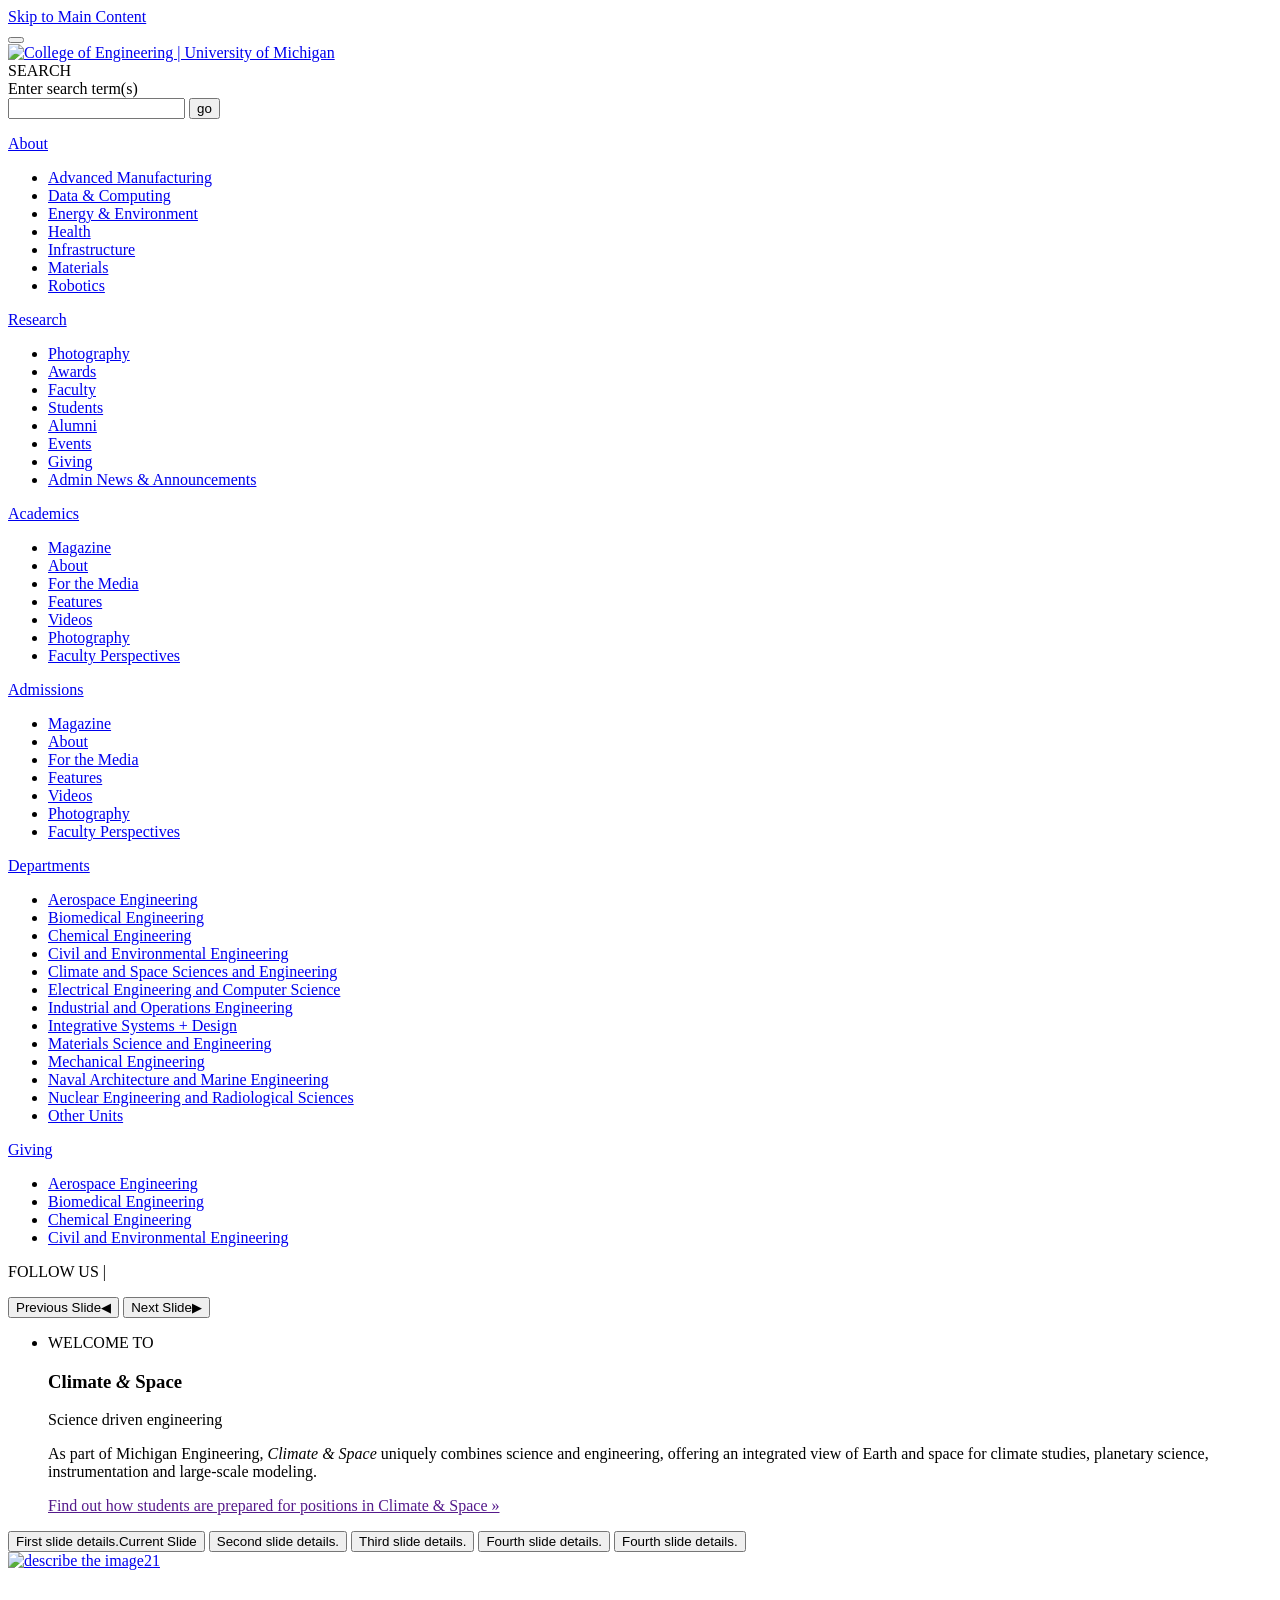
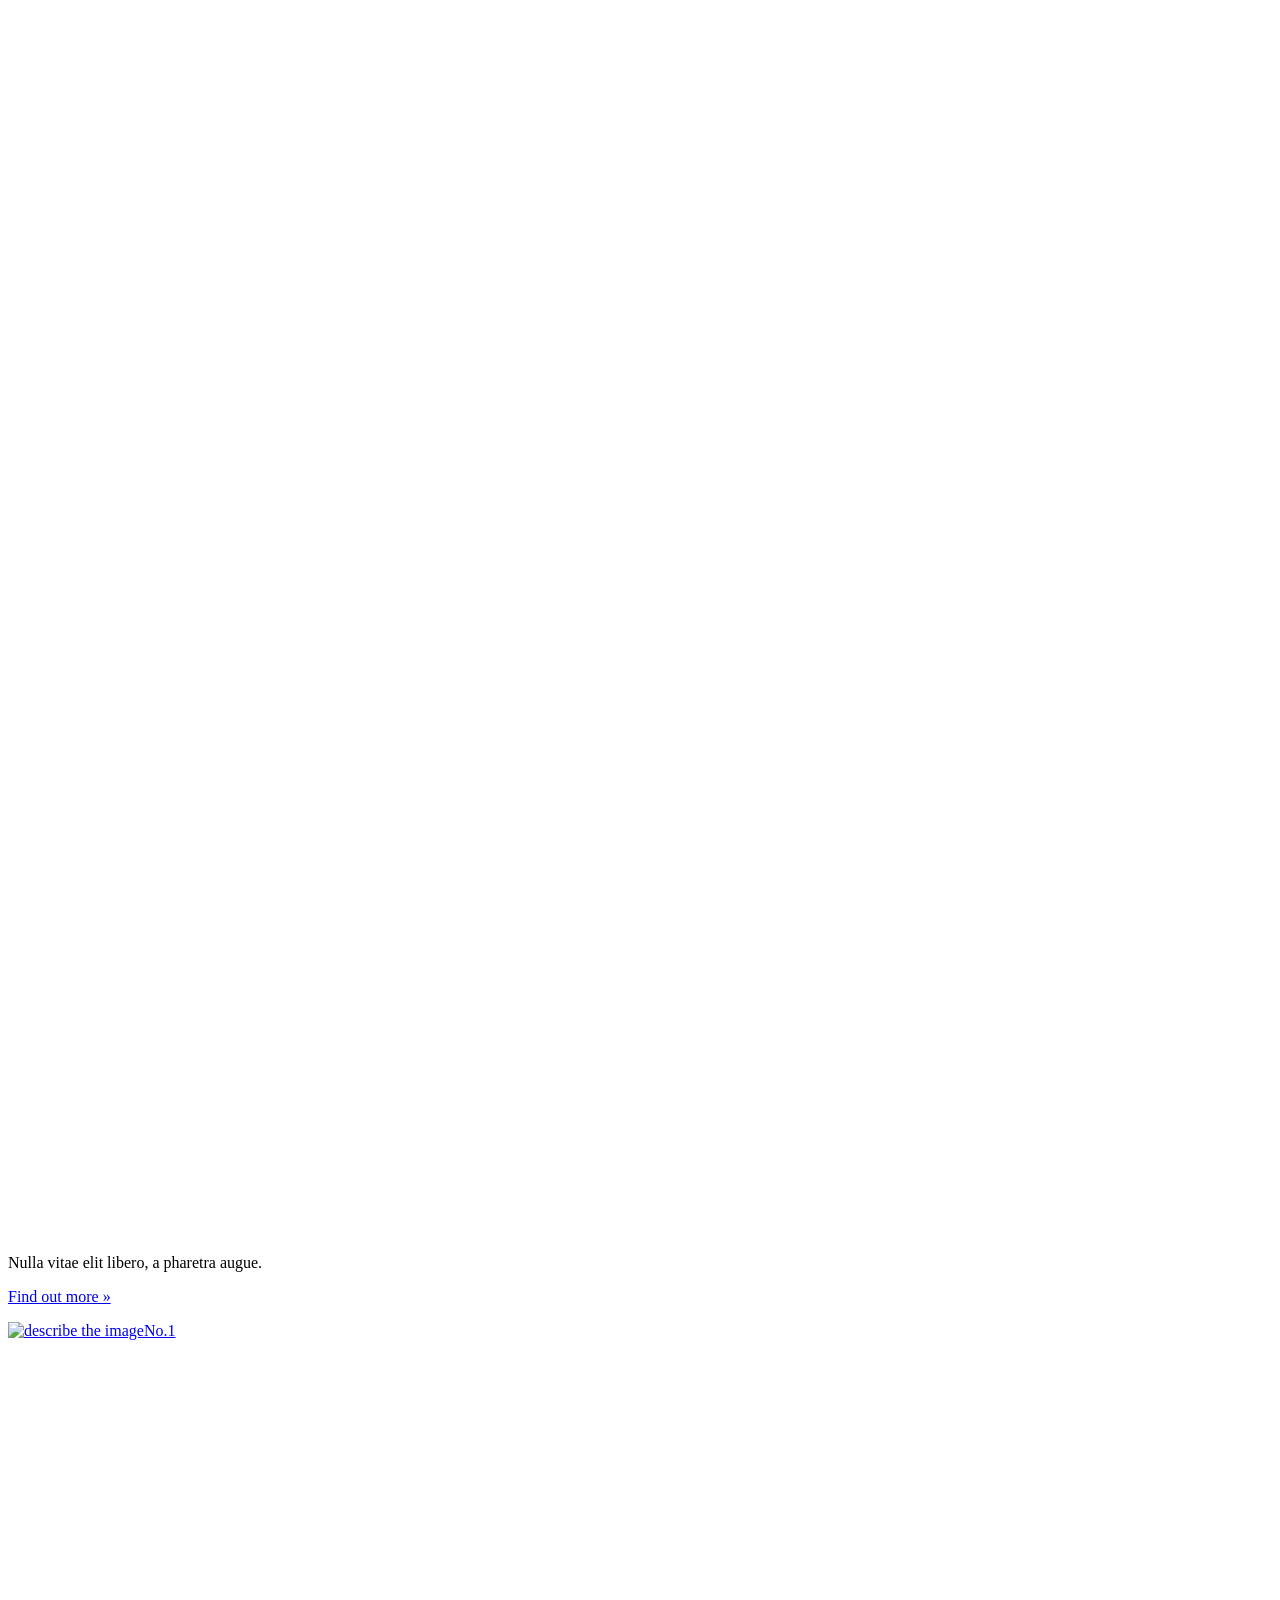
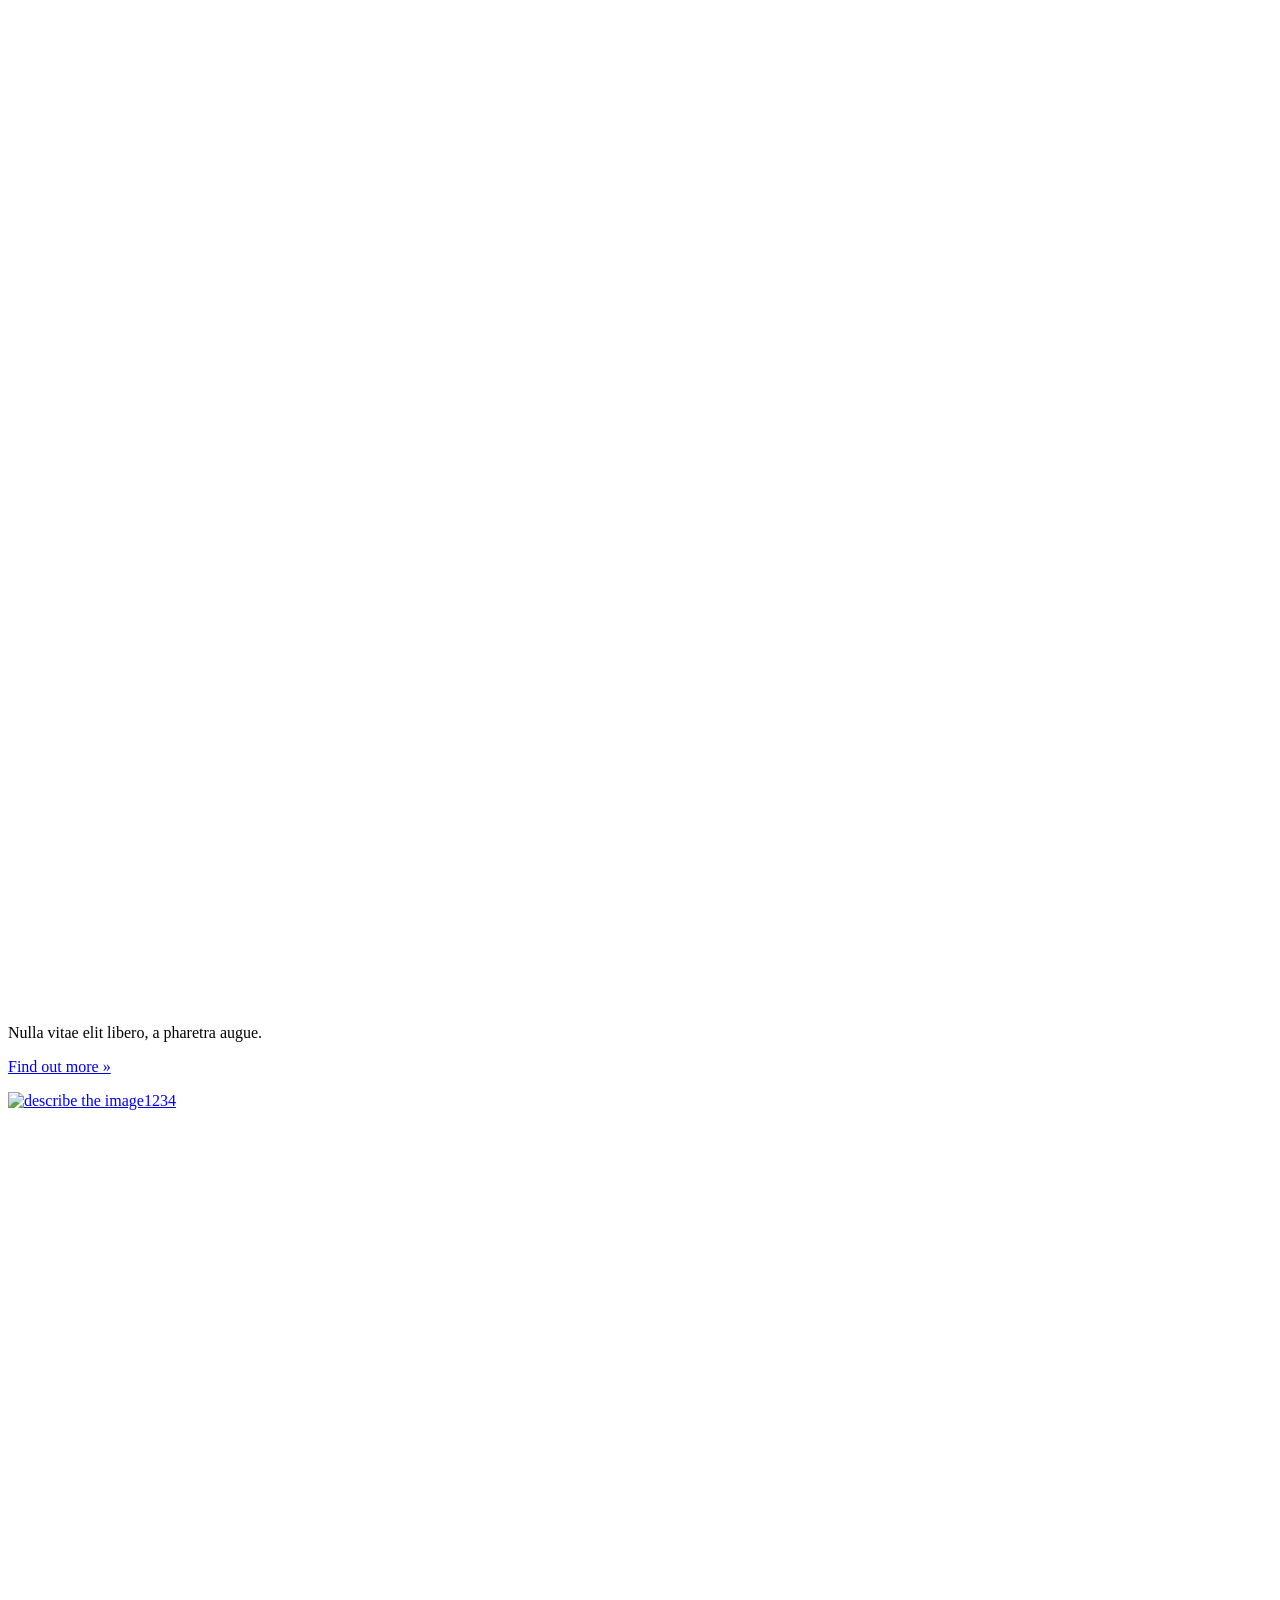
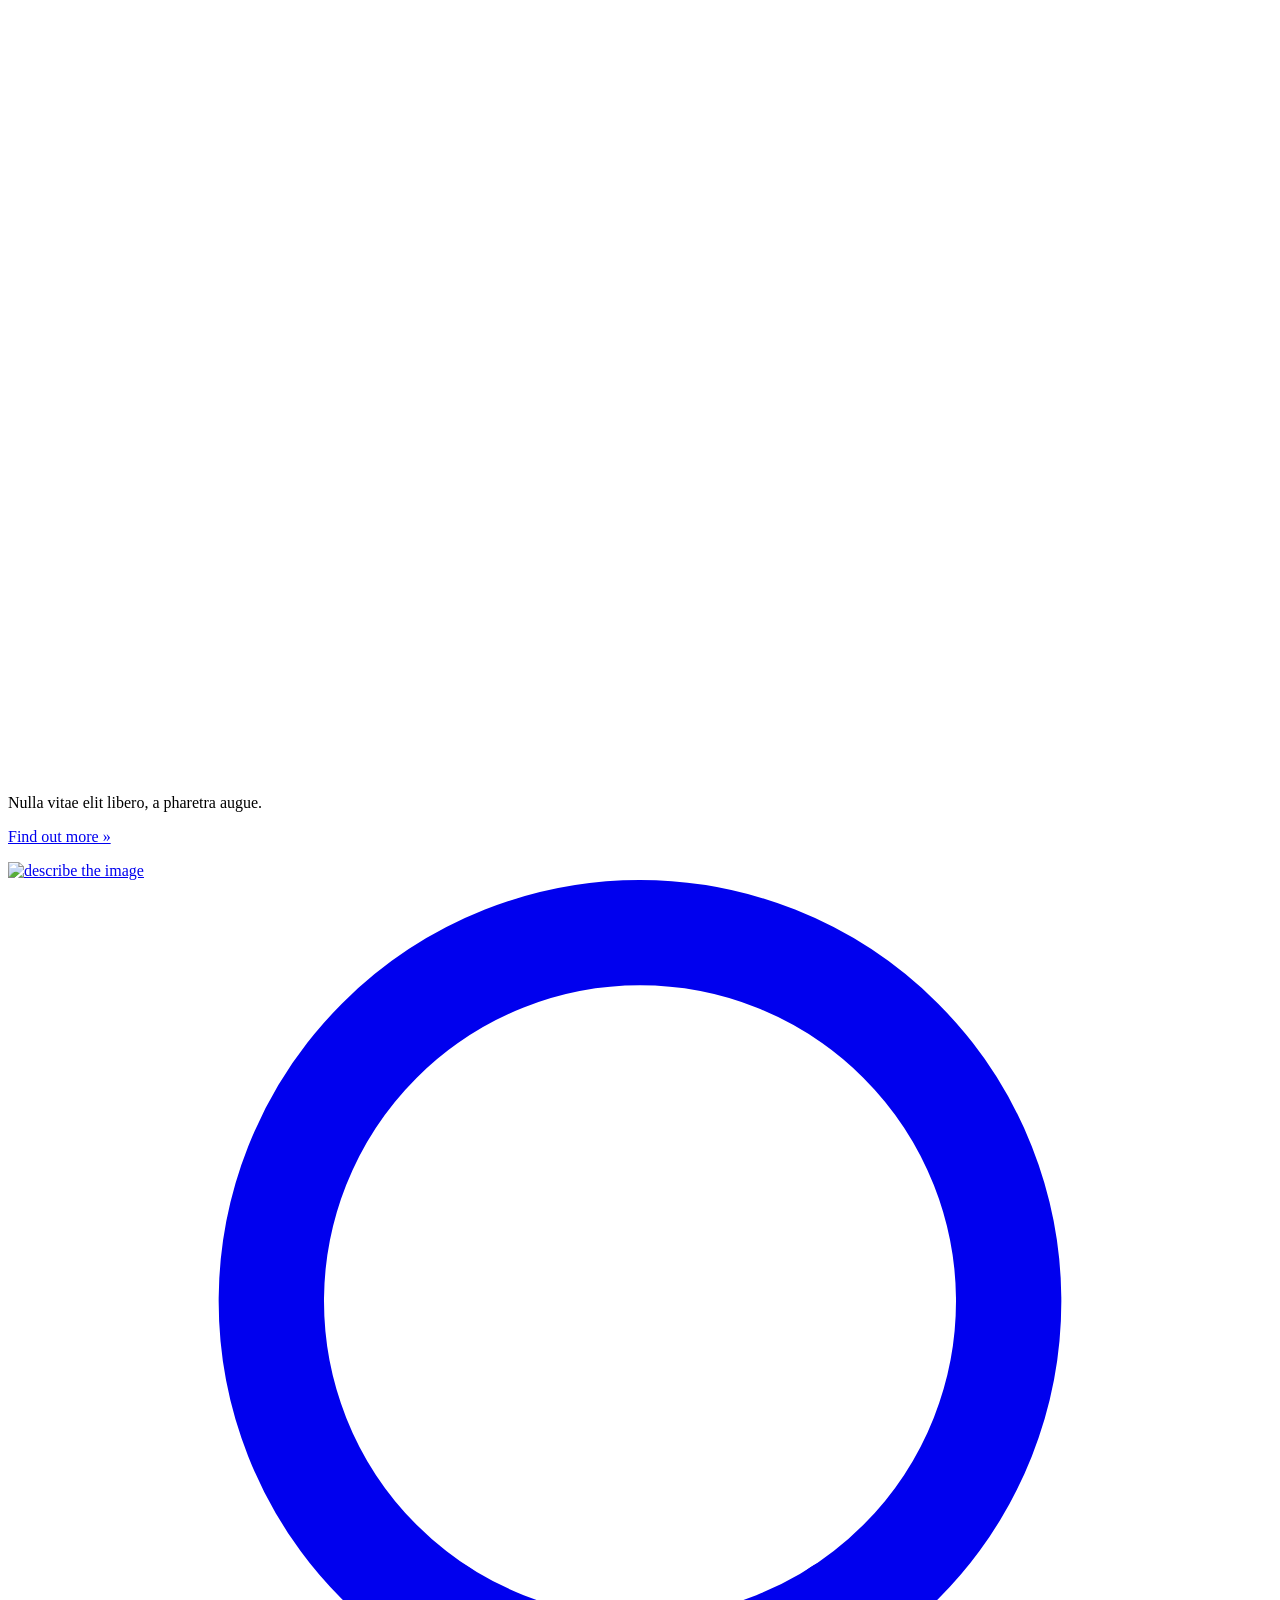
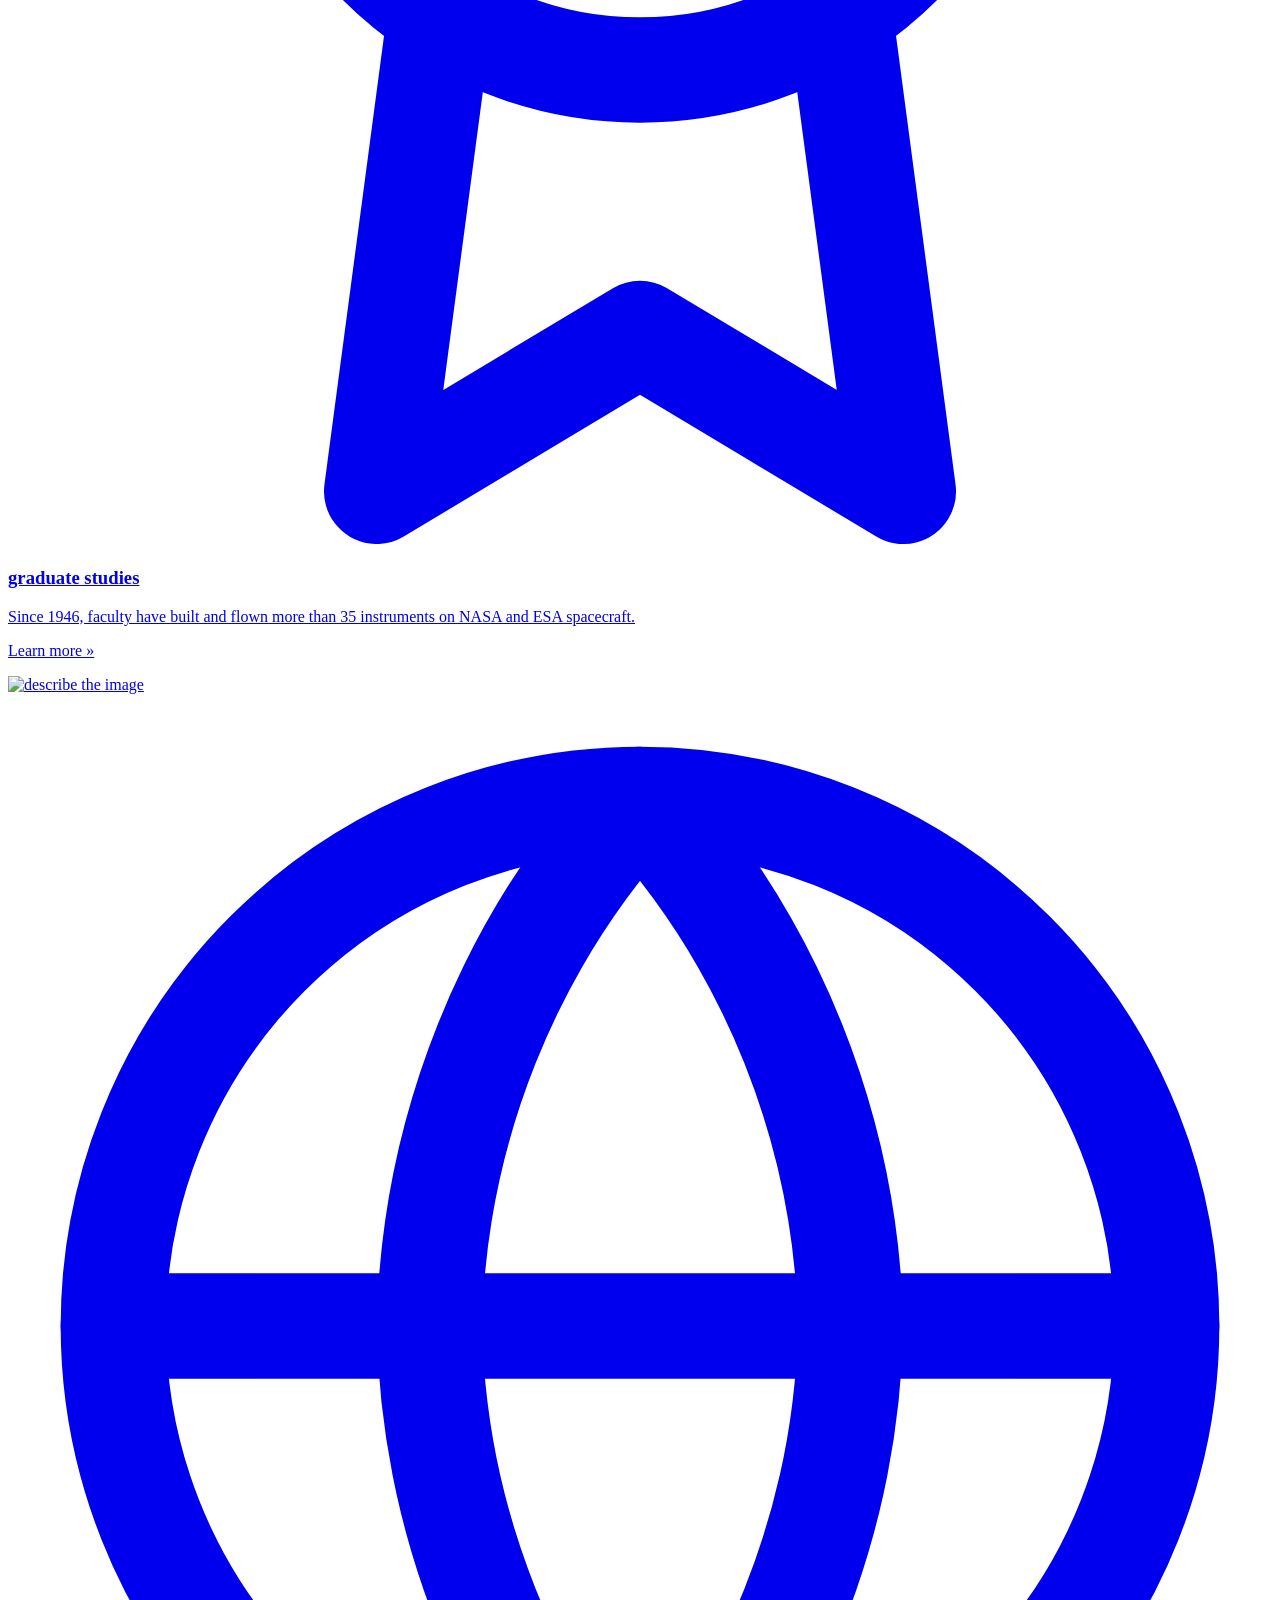
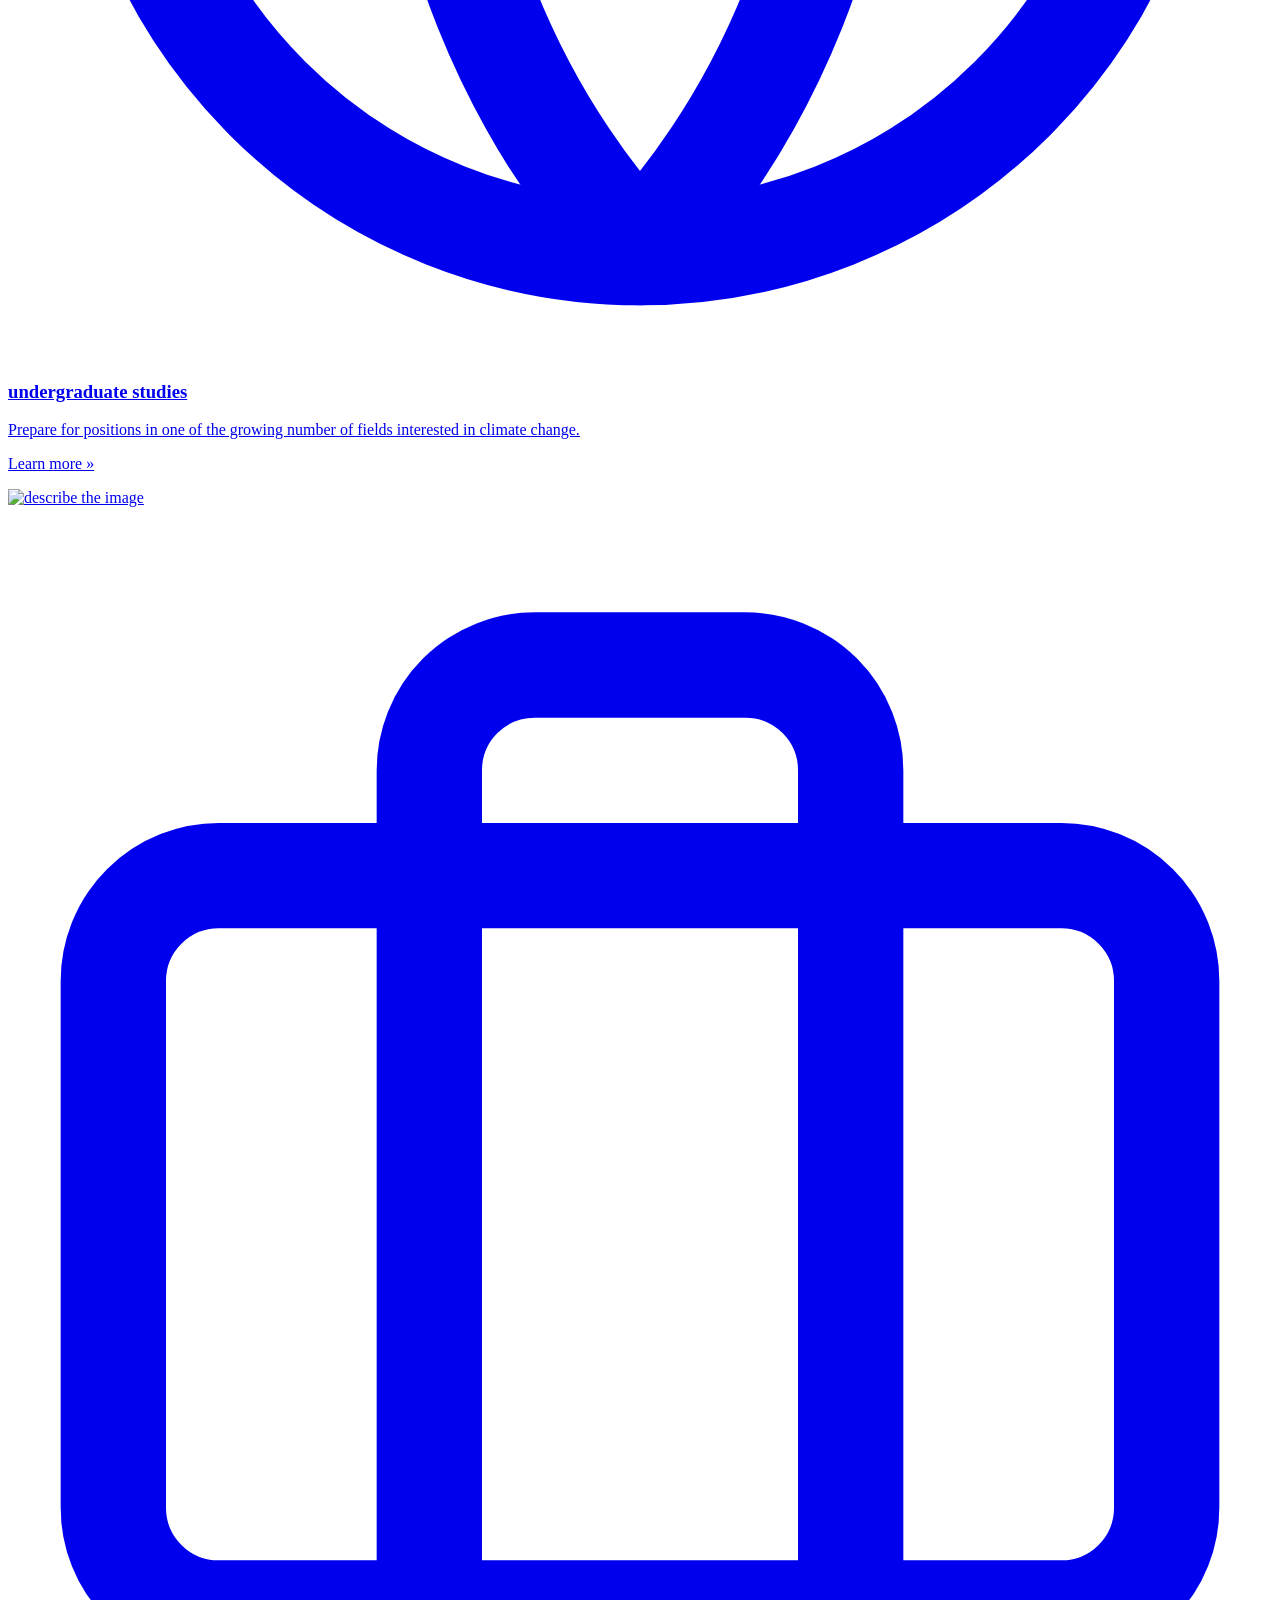
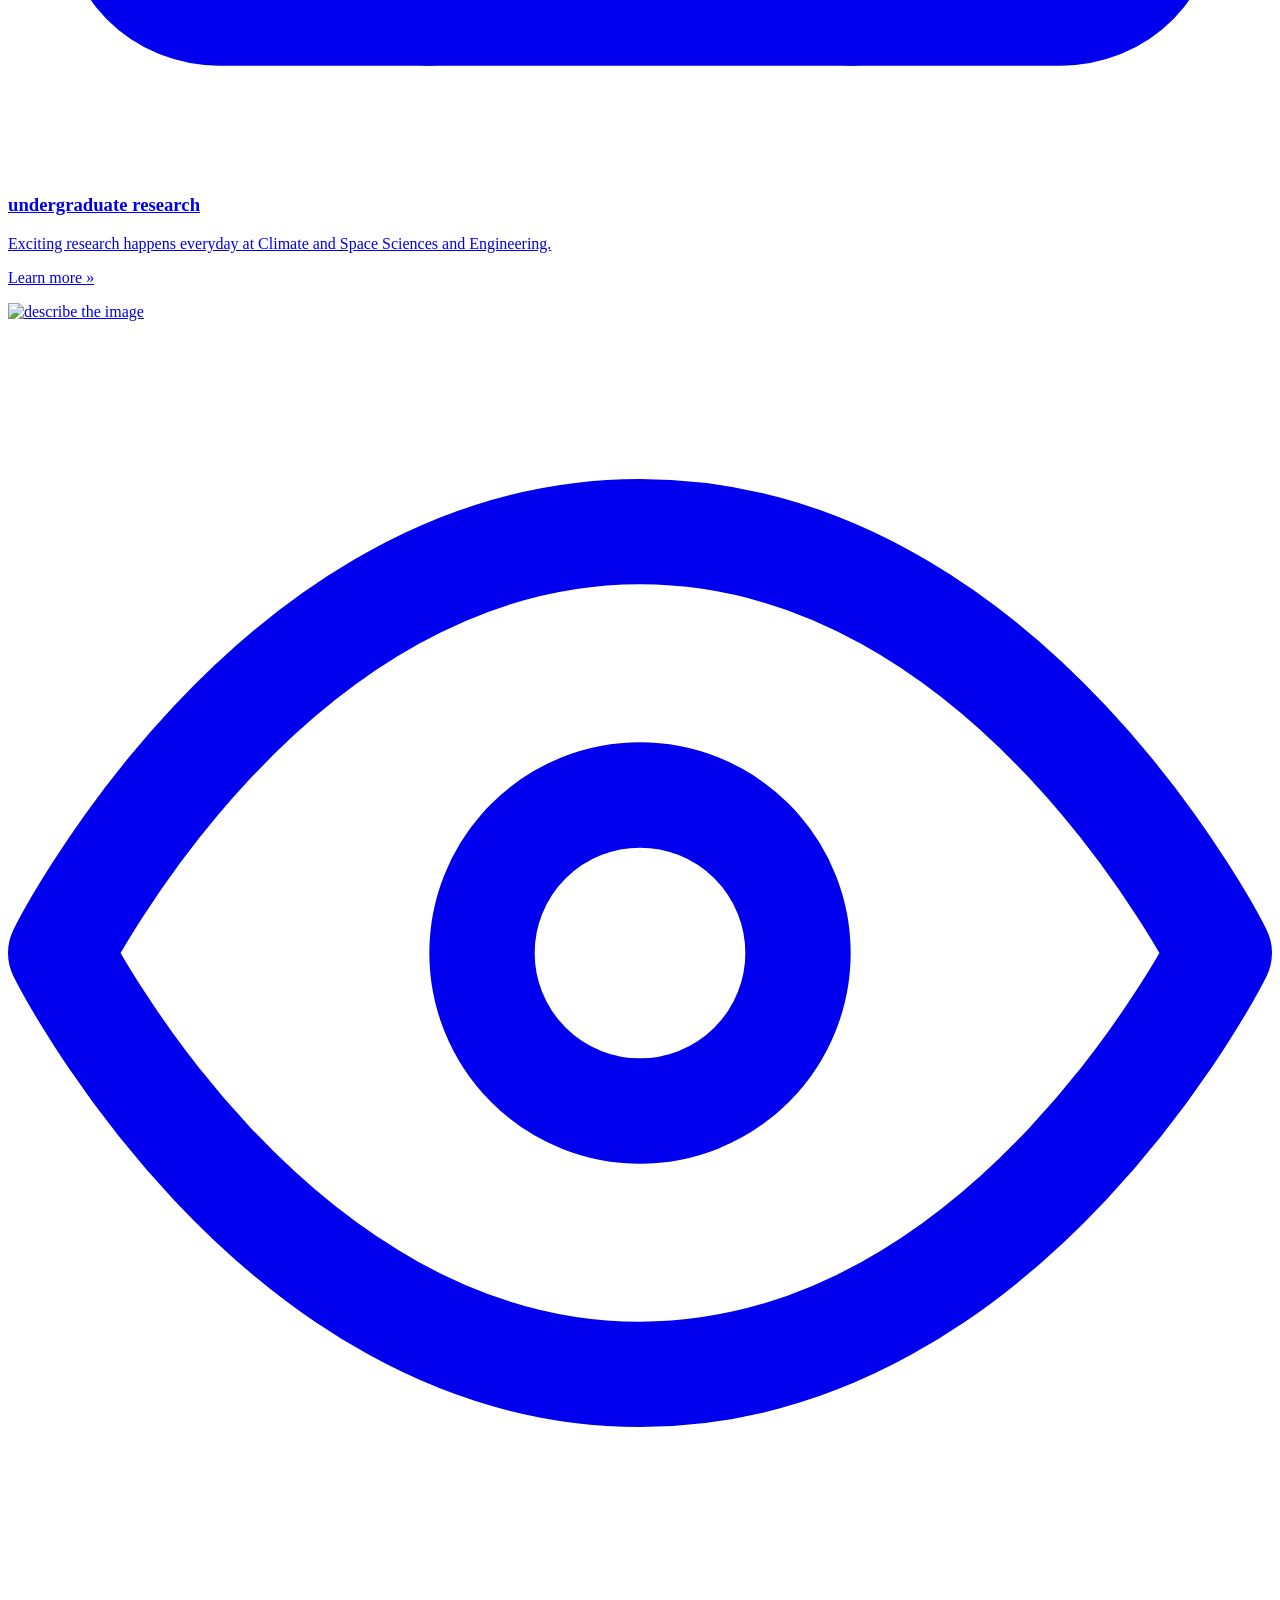
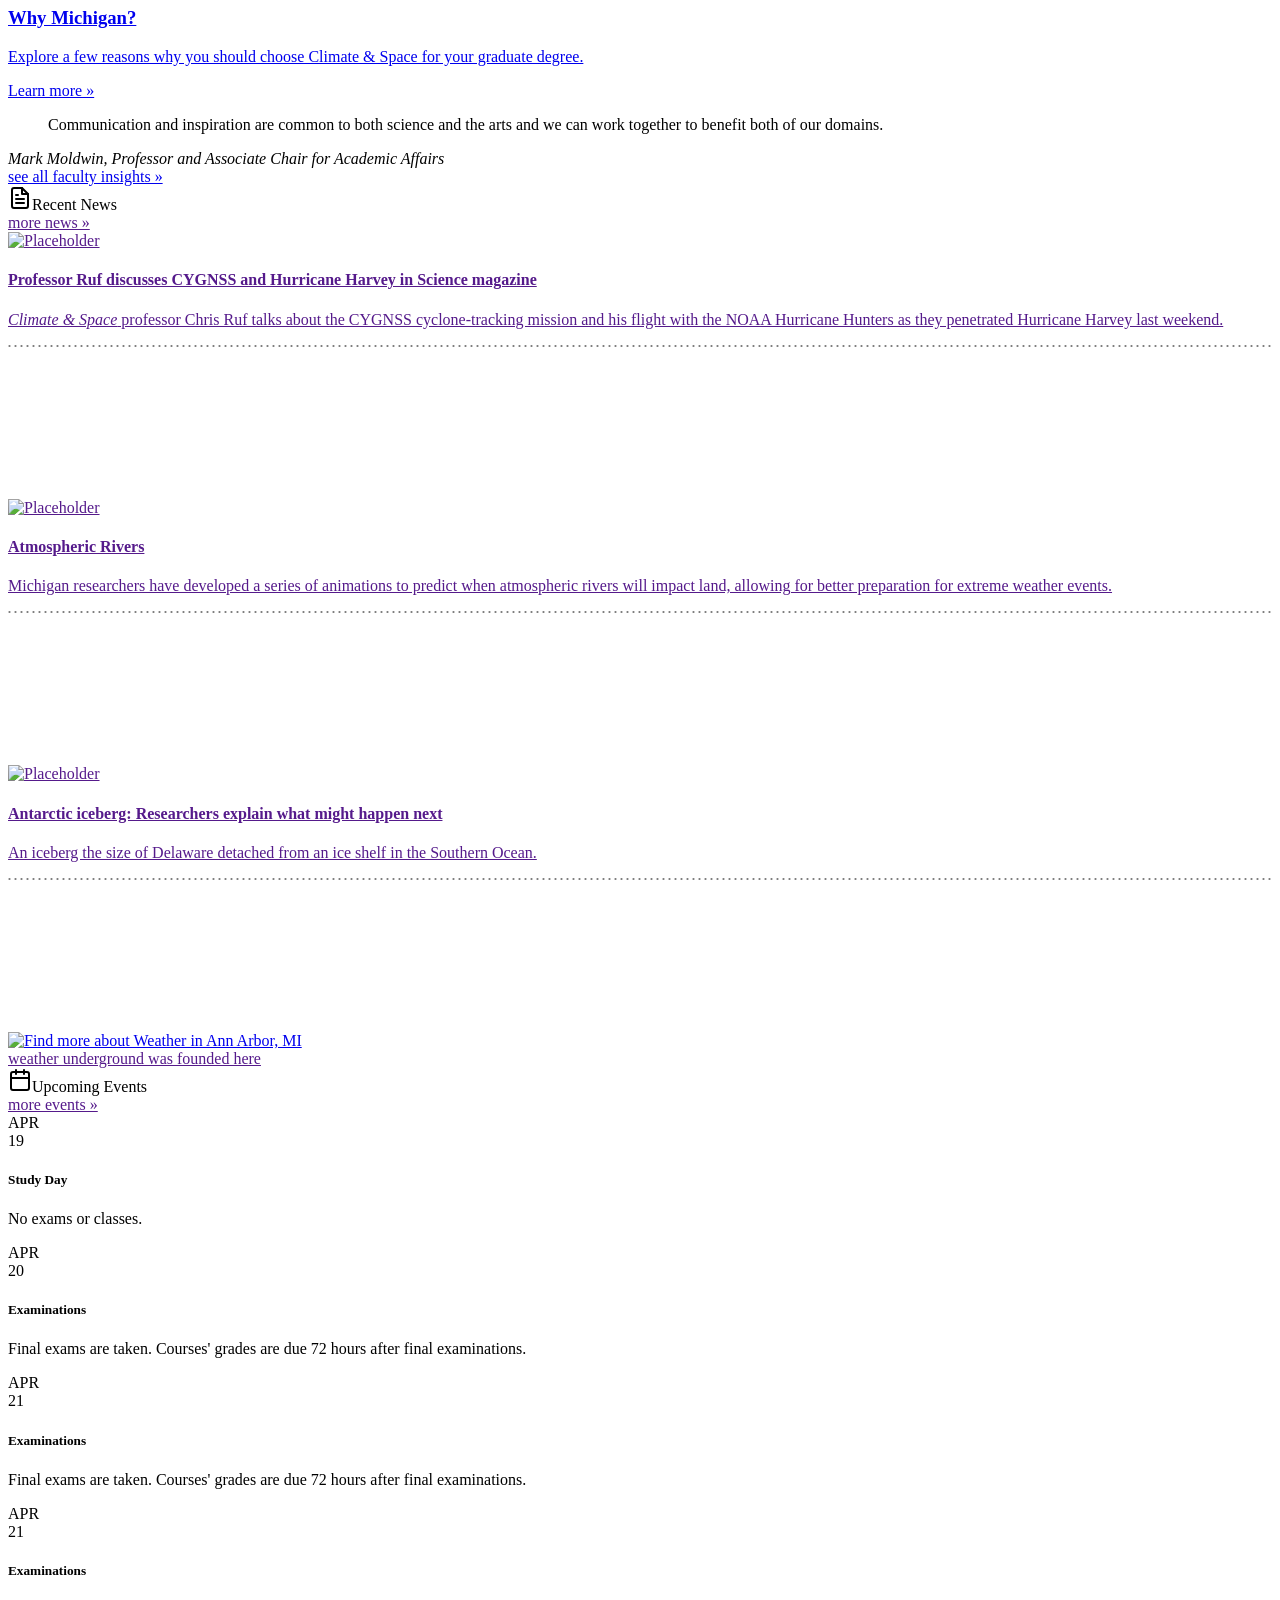
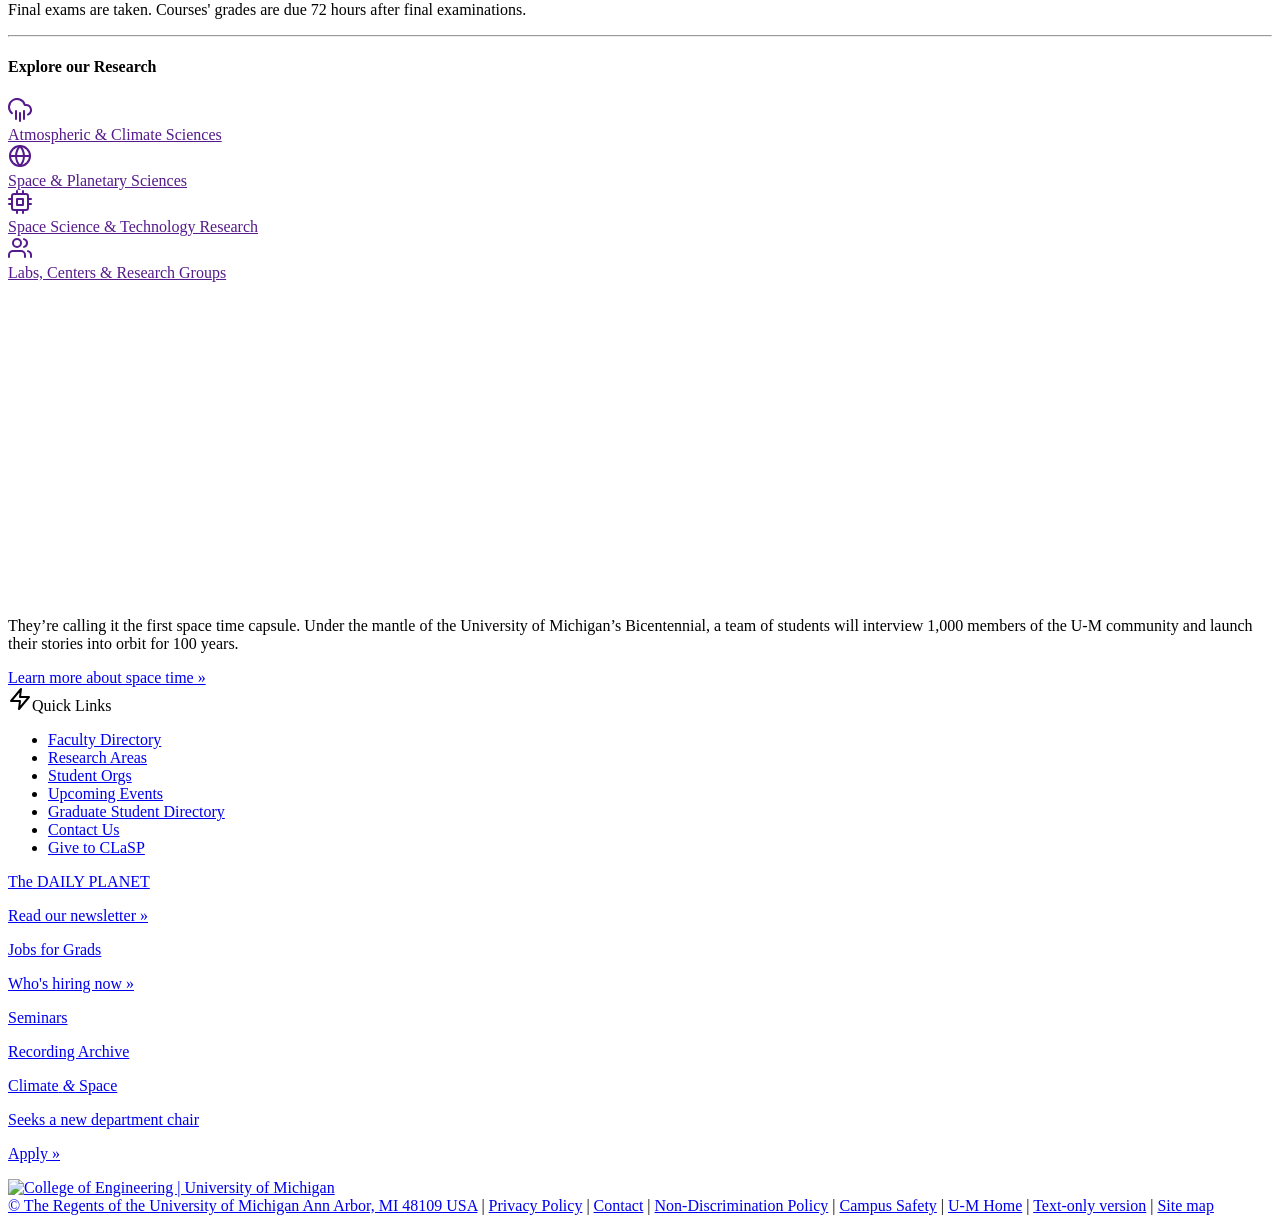
==== docs/small-slider.html @ 2dbbd008 "add docs file for ghpages" ====
<!doctype html>
<html class="no-js" lang="en">

<head>
    <!--
    __  ____      __    _                      ______            _                      _            
   /  |/  (_)____/ /_  (_)___ _____ _____     / ____/___  ____ _(_)___  ___  ___  _____(_)___  ____ _
  / /|_/ / / ___/ __ \/ / __ `/ __ `/ __ \   / __/ / __ \/ __ `/ / __ \/ _ \/ _ \/ ___/ / __ \/ __ `/
 / /  / / / /__/ / / / / /_/ / /_/ / / / /  / /___/ / / / /_/ / / / / /  __/  __/ /  / / / / / /_/ / 
/_/  /_/_/\___/_/ /_/_/\__, /\__,_/_/ /_/  /_____/_/ /_/\__, /_/_/ /_/\___/\___/_/  /_/_/ /_/\__, /  
                      /____/                           /____/                               /____/   
-->
    <meta charset="utf-8" />
    <meta http-equiv="x-ua-compatible" content="ie=edge">
    <meta name='viewport' content='initial-scale=1, viewport-fit=cover'>
    <!-- <meta name="viewport" content="width=device-width, initial-scale=1.0"> -->
    <title>dept test</title>
    <meta name="description" content="">
    <meta name="keywords" content="">
    <link rel="author" href="" />
    <link rel="canonical" href="small-slider" /> 
    <meta property="og:url" content="small-slider">
    <meta property="og:image" content="assets/img/og-img.png">
    <meta property="og:description" content="">
    <meta property="og:title" content="">
    <meta property="og:site_name" content="">
    <meta property="og:see_also" content=""> 
    <meta itemprop="name" content="">
    <meta itemprop="description" content="">
    <meta itemprop="image" content="assets/img/og-img.png"> 
    <meta name="twitter:card" content="summary">
    <meta name="twitter:url" content="small-slider">
    <meta name="twitter:title" content="">
    <meta name="twitter:description" content="">
    <meta name="twitter:image" content="assets/img/og-img.png"> 
    <link rel="icon" href="assets/img/icons/favicon.ico" type="image/x-icon">
    <link rel="apple-touch-icon-precomposed" sizes="144x144" href="assets/img/icons/apple-touch-icon-144x144-precomposed.png">
    <link rel="apple-touch-icon-precomposed" sizes="114x114" href="assets/img/icons/apple-touch-icon-114x114-precomposed.png">
    <link rel="apple-touch-icon-precomposed" sizes="72x72" href="assets/img/icons/apple-touch-icon-72x72-precomposed.png">
    <link rel="apple-touch-icon-precomposed" href="assets/img/icons/apple-touch-icon-precomposed.png">
    <link rel="apple-touch-icon" sizes="180x180" href="assets/img/icons/apple-touch-icon.png">
    <link rel="icon" type="image/png" href="assets/img/icons/favicon-32x32.png" sizes="32x32">
    <link rel="icon" type="image/png" href="assets/img/icons/favicon-16x16.png" sizes="16x16">
    <link rel="manifest" href="assets/img/icons/manifest.json">
    <link rel="mask-icon" href="assets/img/icons/safari-pinned-tab.svg" color="#5bbad5">
    <meta name="theme-color" content="#00274c">
    <link rel="stylesheet" href="assets/css/app.css">
    <script src="https://use.fontawesome.com/771dfba98b.js"></script>
</head>
  <body>

    <div id="skip"><a href="#content">Skip to Main Content</a></div>
    <div class="navigation not-index" id="navigation" data-hide-for="medium">
        <div class="title-bar">
            <div class="row bottom align-middle expanded collapse">
                <div class="small-1 medium-1 column hide-for-large menu_icon">
                    <button class="hamburger hamburger--slider" type="button" data-open="offCanvas"><span class="hamburger-box"><span class="hamburger-inner"></span></span>
                    </button>
                </div>
                <div class="column small-7 medium-4 large-3 logo_container">
                    <div class="title-bar-title">
                        <a class="logo" href="./"><img src="assets/img/CoE-horiz-rev.svg" alt="College of Engineering | University of Michigan"></a>
                    </div>
                </div>
                <!-- <div class="column show-for-large menu_row">
                    <div class="row main_menu align-spaced align-bottom expanded">
                        <div class="column category nav-click" data-toggle="main-menu">
                            <button><span class="menu_label">About</span></button>
                        </div>
                        <div class="column category nav-click" data-toggle="main-menu">
                            <button><span class="menu_label">Research</span></button>
                        </div>
                        <div class="column category nav-click" data-toggle="main-menu">
                            <button><span class="menu_label">Academics</span></button>
                        </div>
                        <div class="column category nav-click" data-toggle="main-menu">
                            <button><span class="menu_label">Admissions</span></button>
                        </div>
                        <div class="column category nav-click" data-toggle="main-menu">
                            <button><span class="menu_label">Departments</span></button>
                        </div>
                        <div class="column category nav-click" data-toggle="main-menu">
                            <button><span class="menu_label">Giving</span></button>
                        </div>
                        <div class="column large-2 menu_controls">
                            <div class="row align-center align-bottom">
                                <div class="small-6 column search_control nav-click" data-toggle="search_drop">
                                    <button class="menu_icon"><i class="fa fa-search" aria-hidden="true"></i>
                                        <div class="icon_label search">search</div>
                                    </button>
                                </div>
                                <div class="small-6 end column">
                                    <button class="menu_icon hamburger hamburger--slider large nav-click" data-toggle="main-menu" aria-hidden="true"><span class="hamburger-box"><span class="hamburger-inner"></span></span>
                                        <div class="icon_label for_button">menu</div>
                                    </button>
                                </div>
                            </div>
                        </div>
                    </div>
                </div> -->
            </div>
            <div class="dropdown-pane hide-for-small-only" id="search_drop" data-dropdown data-close-on-click="true" data-auto-focus="true">
                <div class="search_row row align-center expanded">
                    <form class="search column small-12 align-center" action="search_results.html" method="get">
                        <label for="input-group">
                            <span class="search_hed">SEARCH</span>
                            <br>Enter search term(s)</label>
                        <div class="input-group">
                            <input class="input-group-field" type="text" id="input-group" name="search">
                            <input type="submit" class="button" value="go">
                        </div>
                    </form>
                </div>
            </div>
            <div class="dropdown-pane hide-for-small-only row expanded medium-uncollapse large-collapse menu" id="main-menu" data-dropdown data-close-on-click="true" data-auto-focus="true">
                <div class="row expanded align-justify small-text-center medium-text-center large-text-left">
                    <div class="column small-8 medium-6 large-2 large-expand">
                        <p class="list_hed"><a href="landing.html">About</a></p>
                        <ul>
                            <li><a href="landing.html">Advanced Manufacturing</a></li>
                            <li><a href="landing.html">Data &amp; Computing</a></li>
                            <li><a href="landing.html">Energy &amp; Environment</a></li>
                            <li><a href="landing.html">Health</a></li>
                            <li><a href="landing.html">Infrastructure</a></li>
                            <li><a href="landing.html">Materials</a></li>
                            <li><a href="landing.html">Robotics</a></li>
                        </ul>
                    </div>
                    <div class="column small-8 medium-6 large-2 large-expand">
                        <p class="list_hed"><a href="landing.html">Research</a></p>
                        <ul>
                            <li><a href="landing.html">Photography</a></li>
                            <li><a href="landing.html">Awards</a></li>
                            <li><a href="landing.html">Faculty</a></li>
                            <li><a href="landing.html">Students</a></li>
                            <li><a href="landing.html">Alumni</a></li>
                            <li><a href="generic.html">Events</a></li>
                            <li><a href="generic.html">Giving</a></li>
                            <li><a href="landing.html">Admin News &amp; Announcements</a></li>
                        </ul>
                    </div>
                    <div class="column small-8 medium-6 large-2 large-expand">
                        <p class="list_hed"><a href="landing.html">Academics</a></p>
                        <ul class="">
                            <li><a href="landing.html">Magazine</a></li>
                            <li><a href="landing.html">About</a></li>
                            <li><a href="landing.html">For the Media</a></li>
                            <li><a href="landing.html">Features</a></li>
                            <li><a href="landing.html">Videos</a></li>
                            <li><a href="landing.html">Photography</a></li>
                            <li><a href="landing.html">Faculty Perspectives</a></li>
                        </ul>
                    </div>
                    <div class="column small-8 medium-6 large-2 large-expand">
                        <p class="list_hed"><a href="landing.html">Admissions</a></p>
                        <ul>
                            <li><a href="landing.html">Magazine</a></li>
                            <li><a href="landing.html">About</a></li>
                            <li><a href="landing.html">For the Media</a></li>
                            <li><a href="landing.html">Features</a></li>
                            <li><a href="landing.html">Videos</a></li>
                            <li><a href="landing.html">Photography</a></li>
                            <li><a href="landing.html">Faculty Perspectives</a></li>
                        </ul>
                    </div>
                    <div class="column small-8 medium-6 large-2 large-expand">
                        <p class="list_hed"><a href="landing.html">Departments</a></p>
                        <ul>
                            <li><a href="landing.html">Aerospace Engineering</a></li>
                            <li><a href="landing.html">Biomedical Engineering</a></li>
                            <li><a href="landing.html">Chemical Engineering</a></li>
                            <li><a href="landing.html">Civil and Environmental Engineering</a></li>
                            <li><a href="landing.html">Climate and Space Sciences and Engineering</a></li>
                            <li><a href="landing.html">Electrical Engineering and Computer Science</a></li>
                            <li><a href="landing.html">Industrial and Operations Engineering</a></li>
                            <li><a href="landing.html">Integrative Systems + Design</a></li>
                            <li><a href="landing.html">Materials Science and Engineering</a></li>
                            <li><a href="landing.html">Mechanical Engineering</a></li>
                            <li><a href="landing.html">Naval Architecture and Marine Engineering</a></li>
                            <li><a href="landing.html">Nuclear Engineering and Radiological Sciences</a></li>
                            <li><a href="landing.html">Other Units</a></li>
                        </ul>
                    </div>
                    <div class="column small-8 medium-6 large-2 large-expand">
                        <p class="list_hed"><a href="landing.html">Giving</a></p>
                        <ul>
                            <li><a href="landing.html">Aerospace Engineering</a></li>
                            <li><a href="landing.html">Biomedical Engineering</a></li>
                            <li><a href="landing.html">Chemical Engineering</a></li>
                            <li><a href="landing.html">Civil and Environmental Engineering</a></li>
                        </ul>
                        <div class="social_drop">
                            <div>
                                <p class="follow_us_hed">FOLLOW US | <a href="#rss"><i class="fa fa-rss" aria-hidden="true"></i></a></p>
                            </div>
                            <div class="row social_row collapse">
                                <div class="column"><a class="facebook menu_icon" href="http://www.facebook.com/michigan.engineering"><i class="fa fa-facebook fa-inverse"></i></a></div>
                                <div class="column"><a class="twitter menu_icon" href="https://twitter.com/UMengineering"><i class="fa fa-twitter fa-inverse"></i></a></div>
                                <div class="column"><a class="instagram menu_icon" href="https://www.instagram.com/michiganengineering/"><i class="fa fa-instagram fa-inverse"></i></a></div>
                                <div class="column"><a class="youtube menu_icon" href="https://www.youtube.com/user/michiganengineering"><i class="fa fa-youtube fa-inverse"></i></a></div>
                            </div>
                            <div class="row social_row collapse">
                                <div class="column"><a class="snapchat-ghost menu_icon" data-open="snapchat"><i class="fa fa-snapchat-ghost fa-inverse"></i></a></div>
                                <div class="column"><a class="tumblr menu_icon" href="https://twitter.com/UMengineering"><i class="fa fa-tumblr fa-inverse"></i></a></div>
                                <div class="column"><a class="linkedin menu_icon" href="https://www.instagram.com/michiganengineering/"><i class="fa fa-linkedin fa-inverse"></i></a></div>
                                <div class="column"><a class="pinterest menu_icon" href="https://www.youtube.com/user/michiganengineering"><i class="fa fa-pinterest fa-inverse"></i></a></div>
                            </div>
                        </div>
                    </div>
                </div>
            </div>
        </div>
    </div>
    <div class="main-content">
        <section class="slider-parent row expanded collapse align-middle align-center">
            <div class="orbit column small-12" role="region" aria-label="Home Slider" data-orbit data-options="autoPlay:false; accessible:true;">
                <div class="orbit-wrapper">
                    <div class="orbit-controls">
                        <button class="orbit-previous"><span class="show-for-sr">Previous Slide</span>&#9664;&#xFE0E;</button>
                        <button class="orbit-next"><span class="show-for-sr">Next Slide</span>&#9654;&#xFE0E;</button>
                    </div>
                    <ul class="orbit-container">
                        <li class="is-active orbit-slide welcome-slide">
                            <div class="row hed align-center align-middle">
                                <div class="column small-10 medium-7 large-7">
                                    <div class="eyebrow welcome">WELCOME TO</div>
                                    <h3 class="brand">Climate <i>&amp;</i> Space</h3>
                                    <p class="tagline">Science driven engineering</p>
                                    <p class="dek">As part of Michigan Engineering, <i>Climate &amp; Space</i> uniquely combines science and engineering, offering an integrated view of Earth and space for climate studies, planetary science, instrumentation and large-scale modeling.</p>
                                    <p class="cta"><a href="">Find out how students are prepared for positions in Climate &amp; Space »</a></p>
                                </div>
                            </div>
                        </li>
                        <li class="orbit-slide">
                            <div class="row hed align-center">
                                <div class="column small-12 medium-12 large-10">
                                    <div class="eyebrow">NEWS</div>
                                    <h3>Maecenas sed diam eget risus varius blandit sit amet non magna</h3></div>
                            </div>
                            <div class="row align-center align-middle">
                                <div class="column image small-12 medium-4 large-4 xlarge-4"><a href=""><img class="orbit-image" src="assets/img/foto.jpg" alt="Space"></a>
                                </div>
                                <div class="column small-12 medium-6 large-4 xlarge-4 dek align-self-right">
                                    <p>Lorem ipsum dolor sit amet, consectetur adipisicing elit. Unde harum rem, beatae ipsa consectetur quisquam. Rerum ratione, delectus atque tempore sed, suscipit ullam, beatae distinctio cupiditate ipsam eligendi tempora expedita.</p>
                                    <p class="cta"><a href="">Read more &raquo;</a></p>
                                </div>
                            </div>
                        </li>
                        <li class="orbit-slide">
                            <div class="row hed align-center">
                                <div class="column small-12 medium-12 large-10">
                                    <div class="eyebrow">NEWS</div>
                                    <h3>Morbi leo risus, porta ac consectetur ac, vestibulum at eros</h3></div>
                            </div>
                            <div class="row align-center align-middle">
                                <div class="column image small-12 medium-4 large-4"><a href=""><img class="orbit-image" src="assets/img/foto.jpg" alt="Space"></a>
                                </div>
                                <div class="column small-12 medium-6 large-4 xlarge-4 dek align-self-right">
                                    <p>Lorem ipsum dolor sit amet, consectetur adipisicing elit. Unde harum rem, beatae ipsa consectetur quisquam. Rerum ratione, delectus atque tempore sed, suscipit ullam, beatae distinctio cupiditate ipsam eligendi tempora expedita.</p>
                                    <p class="cta"><a href="">Read more &raquo;</a></p>
                                </div>
                            </div>
                        </li>
                        <li class="orbit-slide">
                            <div class="row hed align-center">
                                <div class="column small-12 medium-12 large-10">
                                    <div class="eyebrow">NEWS</div>
                                    <h3>Morbi leo risus, porta ac consectetur ac, vestibulum at eros.</h3></div>
                            </div>
                            <div class="row align-center align-middle">
                                <div class="column image small-12 medium-4 large-4"><a href=""><img class="orbit-image" src="assets/img/foto.jpg" alt="Space"></a>
                                </div>
                                <div class="column small-12 medium-6 large-4 xlarge-4 dek align-self-right">
                                    <p>Lorem ipsum dolor sit amet, consectetur adipisicing elit. Unde harum rem, beatae ipsa consectetur quisquam. Rerum ratione, delectus atque tempore sed, suscipit ullam, beatae distinctio cupiditate ipsam eligendi tempora expedita.</p>
                                    <p class="cta"><a href="">Read more &raquo;</a></p>
                                </div>
                            </div>
                        </li>
                        <li class="orbit-slide">
                            <div class="row hed align-center">
                                <div class="column small-12 medium-12 large-10">
                                    <div class="eyebrow">NEWS</div>
                                    <h3>Professor Ruf flies into Hurricane Harvey with NOAA science team</h3></div>
                            </div>
                            <div class="row align-center align-middle">
                                <div class="column image small-12 medium-4 large-4"><a href=""><img class="orbit-image" src="assets/img/foto.jpg" alt="Space"></a>
                                </div>
                                <div class="column small-12 medium-6 large-4 xlarge-4 dek align-self-right">
                                    <p>Lorem ipsum dolor sit amet, consectetur adipisicing elit. Unde harum rem, beatae ipsa consectetur quisquam. Rerum ratione, delectus atque tempore sed, suscipit ullam, beatae distinctio cupiditate ipsam eligendi tempora expedita.</p>
                                    <p class="cta"><a href="">Read more &raquo;</a></p>
                                </div>
                            </div>
                        </li>
                    </ul>
                </div>
                <nav class="orbit-bullets">
                    <button class="is-active" data-slide="0"><span class="show-for-sr">First slide details.</span><span class="show-for-sr">Current Slide</span></button>
                    <button data-slide="1"><span class="show-for-sr">Second slide details.</span></button>
                    <button data-slide="2"><span class="show-for-sr">Third slide details.</span></button>
                    <button data-slide="3"><span class="show-for-sr">Fourth slide details.</span></button>
                    <button data-slide="4"><span class="show-for-sr">Fourth slide details.</span></button>
                </nav>
            </div>
            <div class="slider-bg blue-duotone column small-12" style="background-image: url('assets/img/orbit-bg.jpg');"></div>
        </section>    <section class="row stats expanded align-center">
            <div class="column small-12">
                <div class="row small-up-1 medium-up-3 large-up-3 text-center ">
                    <div class="column">
                        <div class="image wow fadeInUp" data-wow-delay=".5s">
                            <a href="#asdf">
                                    <img src="assets/img/stats.jpg" width="260" height="260" alt="describe the image"><span class="stat">21</span>
                                <svg viewBox="0 0 100 100" version="1.1" xmlns="http://www.w3.org/2000/svg">
                                    <circle cx="50" cy="50" r="55" stroke="#fff" stroke-width=".75" stroke-dasharray="0 2.1875" stroke-linecap="round" fill="none" />
                                </svg>
                                </a>
                        </div>
                        <p class="dek">Nulla vitae elit libero, a pharetra augue.</p>
                        <p class="cta"><a href="#adsf">Find out more &raquo;</a></p>
                    </div>
                    <div class="column">
                        <div class="image wow fadeInUp" data-wow-delay=".5s">
                            <a href="#asdf">
                                    <img src="assets/img/stats.jpg" width="260" height="260" alt="describe the image"><span class="stat">No.1</span>
                                <svg viewBox="0 0 100 100" version="1.1" xmlns="http://www.w3.org/2000/svg">
                                    <circle cx="50" cy="50" r="55" stroke="#fff" stroke-width=".75" stroke-dasharray="0 2.1875" stroke-linecap="round" fill="none" />
                                </svg>
                                </a>
                        </div>
                        <p class="dek">Nulla vitae elit libero, a pharetra augue.</p>
                        <p class="cta"><a href="#adsf">Find out more &raquo;</a></p>
                    </div>
                    <div class="column">
                        <div class="image wow fadeInUp" data-wow-delay=".5s">
                            <a href="#asdf">
                                    <img src="assets/img/stats.jpg" width="260" height="260" alt="describe the image"><span class="stat">1234</span>
                                <svg viewBox="0 0 100 100" version="1.1" xmlns="http://www.w3.org/2000/svg">
                                    <circle cx="50" cy="50" r="55" stroke="#fff" stroke-width=".75" stroke-dasharray="0 2.1875" stroke-linecap="round" fill="none" />
                                </svg>
                                </a>
                        </div>
                        <p class="dek">Nulla vitae elit libero, a pharetra augue.</p>
                        <p class="cta"><a href="#adsf">Find out more &raquo;</a></p>
                    </div>
                </div>
            </div>
        </section>    <section class="aud-row row expanded collapse text-center" data-equalizer data-equalize-on="medium">
            <div class="column small-12 medium-6 large-3">
                <a href="#">
                    <div class="image"><img src="assets/img/aud-01.jpg" alt="describe the image"></div>
                    <div class="text-box orange" data-equalizer-watch>
                        <div class="icon">
                            <svg xmlns="http://www.w3.org/2000/svg" viewBox="0 0 24 24" fill="none" stroke="currentColor" stroke-width="2" stroke-linecap="round" stroke-linejoin="round" class="feather feather-award">
                                <circle cx="12" cy="8" r="7"></circle>
                                <polyline points="8.21 13.89 7 23 12 20 17 23 15.79 13.88"></polyline>
                            </svg>
                        </div>
                        <div class="text">
                            <h3>graduate studies</h3>
                            <p>Since 1946, faculty have built and flown more than 35 instruments on NASA and ESA spacecraft.</p>
                            <p class="cta">Learn more &raquo;</p>
                        </div>
                    </div>
                </a>
            </div>
            <div class="column small-12 medium-6 large-3">
                <a href="#">
                    <div class="image"><img src="assets/img/aud-02.jpg" alt="describe the image"></div>
                    <div class="text-box red" data-equalizer-watch>
                        <div class="icon">
                            <svg xmlns="http://www.w3.org/2000/svg" viewBox="0 0 24 24" fill="none" stroke="currentColor" stroke-width="2" stroke-linecap="round" stroke-linejoin="round" class="feather feather-globe">
                                <circle cx="12" cy="12" r="10"></circle>
                                <line x1="2" y1="12" x2="22" y2="12"></line>
                                <path d="M12 2a15.3 15.3 0 0 1 4 10 15.3 15.3 0 0 1-4 10 15.3 15.3 0 0 1-4-10 15.3 15.3 0 0 1 4-10z"></path>
                            </svg>
                        </div>
                        <div class="text">
                            <h3>undergraduate studies</h3>
                            <p>Prepare for positions in one of the growing number of fields interested in climate change.</p>
                            <p class="cta">Learn more &raquo;</p>
                        </div>
                    </div>
                </a>
            </div>
            <div class="column small-12 medium-6 large-3">
                <a href="#">
                    <div class="image"><img src="assets/img/aud-03.jpg" alt="describe the image"></div>
                    <div class="text-box light-blue" data-equalizer-watch>
                        <div class="icon">
                            <svg xmlns="http://www.w3.org/2000/svg" viewBox="0 0 24 24" fill="none" stroke="currentColor" stroke-width="2" stroke-linecap="round" stroke-linejoin="round" class="feather feather-briefcase">
                                <rect x="2" y="7" width="20" height="14" rx="2" ry="2"></rect>
                                <path d="M16 21V5a2 2 0 0 0-2-2h-4a2 2 0 0 0-2 2v16"></path>
                            </svg>
                        </div>
                        <div class="text">
                            <h3>undergraduate research</h3>
                            <p>Exciting research happens everyday at Climate and Space Sciences and Engineering.</p>
                            <p class="cta">Learn more &raquo;</p>
                        </div>
                    </div>
                </a>
            </div>
            <div class="column small-12 medium-6 large-3">
                <a href="#">
                    <div class="image"><img src="assets/img/aud-04.jpg" alt="describe the image"></div>
                    <div class="text-box blue" data-equalizer-watch>
                        <div class="icon">
                            <svg xmlns="http://www.w3.org/2000/svg" viewBox="0 0 24 24" fill="none" stroke="currentColor" stroke-width="2" stroke-linecap="round" stroke-linejoin="round" class="feather feather-eye">
                                <path d="M1 12s4-8 11-8 11 8 11 8-4 8-11 8-11-8-11-8z"></path>
                                <circle cx="12" cy="12" r="3"></circle>
                            </svg>
                        </div>
                        <div class="text">
                            <h3>Why Michigan?</h3>
                            <p>Explore a few reasons why you should choose Climate &amp; Space for your graduate degree.</p>
                            <p class="cta">Learn more &raquo;</p>
                        </div>
                    </div>
                </a>
            </div>
        </section>    <section class="quote row align-center align-middle text-center">
            <div class="quote-container column small-11 medium-10 large-10">
                <blockquote class="the-quote">Communication and inspiration are common to both science and the arts and we can work together to benefit both of our domains.</blockquote>
                <cite>Mark Moldwin, Professor and Associate Chair for Academic Affairs</cite>
                <div class="cta"><a href="#">see all faculty insights &raquo;</a></div>
            </div>
        </section>    <section class="feeds promo row collapse" data-equalizer data-equalize-on="medium">
            <div class="column small-12 medium-12 large-8 news" data-equalizer-watch>
                <div class="section_title row align-justify">
                    <div class="column small-10 shrink">
                        <svg xmlns="http://www.w3.org/2000/svg" width="24" height="24" viewBox="0 0 24 24" fill="none" stroke="currentColor" stroke-width="2" stroke-linecap="round" stroke-linejoin="round" class="feather feather-file-text">
                            <path d="M14 2H6a2 2 0 0 0-2 2v16a2 2 0 0 0 2 2h12a2 2 0 0 0 2-2V8z"></path>
                            <polyline points="14 2 14 8 20 8"></polyline>
                            <line x1="16" y1="13" x2="8" y2="13"></line>
                            <line x1="16" y1="17" x2="8" y2="17"></line>
                            <polyline points="10 9 9 9 8 9"></polyline>
                        </svg><span>Recent News</span>
                    </div>
                    <div class="column shrink more-news"><a href="">more news &raquo;</a></div>
                </div>
                <div class="article">
                    <a href="" class="row collapse">
                        <div class="small-3 medium-4 large-5 column small-order-2 medium-order-1 image"><img src="assets/img/3-2-img-large-01.jpg" alt="Placeholder"></div>
                        <div class="small-9 medium-8 large-7 column text small-order-1 medium-order-2">
                            <h4 class="hed">Professor Ruf discusses CYGNSS and Hurricane Harvey in Science magazine</h4>
                            <p class="dek"><em>Climate &amp; Space</em> professor Chris Ruf talks about the CYGNSS cyclone-tracking mission and his flight with the NOAA Hurricane Hunters as they penetrated Hurricane Harvey last weekend. </p>
                        </div>
                        <svg width="100%" class="border column small-12  small-order-3 medium-order-3">
                            <line class="stroke" x1="1" x2="100%" y1="1" y2="1" stroke="black" stroke-width="1" stroke-linecap="round" stroke-dasharray="1, 5" />
                        </svg>
                    </a>
                </div>
                <div class="article">
                    <a href="" class="row collapse">
                        <div class="small-3 medium-4 large-5 column small-order-2 medium-order-1 image"><img src="assets/img/3-2-img-large-01.jpg" alt="Placeholder"></div>
                        <div class="small-9 medium-8 large-7 column text small-order-1 medium-order-2">
                            <h4 class="hed">Atmospheric Rivers</h4>
                            <p class="dek">Michigan researchers have developed a series of animations to predict when atmospheric rivers will impact land, allowing for better preparation for extreme weather events.</p>
                        </div>
                        <svg width="100%" class="border column small-12  small-order-3 medium-order-3">
                            <line class="stroke" x1="1" x2="100%" y1="1" y2="1" stroke="black" stroke-width="1" stroke-linecap="round" stroke-dasharray="1, 5" />
                        </svg>
                    </a>
                </div>
                <div class="article">
                    <a href="" class="row collapse">
                        <div class="small-3 medium-4 large-5 column small-order-2 medium-order-1 image"><img src="assets/img/3-2-img-large-01.jpg" alt="Placeholder"></div>
                        <div class="small-9 medium-8 large-7 column text small-order-1 medium-order-2">
                            <h4 class="hed">Antarctic iceberg: Researchers explain what might happen next</h4>
                            <p class="dek">An iceberg the size of Delaware detached from an ice shelf in the Southern Ocean.</p>
                        </div>
                        <svg width="100%" class="border column small-12  small-order-3 medium-order-3">
                            <line class="stroke" x1="1" x2="100%" y1="1" y2="1" stroke="black" stroke-width="1" stroke-linecap="round" stroke-dasharray="1, 5" />
                        </svg>
                    </a>
                </div>
            </div>
            <div class="column small-12 medium-12 large-4 promos">
                <div class="callout row align-center collapse" data-equalizer-watch>
                    <div class="promo column align-self-stretch small-12 wunderground">
                        <div class="weather-widget row collapse">
                            <div class="column small-12 widget text-center"><a href="http://www.wunderground.com/cgi-bin/findweather/getForecast?query=zmw:48103.1.99999&bannertypeclick=wu_clean2day" title="Ann Arbor, Michigan Weather Forecast" target="_blank"><img src="http://weathersticker.wunderground.com/weathersticker/cgi-bin/banner/ban/wxBanner?bannertype=wu_clean2day_cond&airportcode=KARB&ForcedCity=Ann Arbor&ForcedState=MI&zip=48103&language=EN" alt="Find more about Weather in Ann Arbor, MI" /></a>
                            </div>
                        </div>
                        <div class="copy row align-middle">
                            <div class="column small-12 text-center"><a href="">weather underground was founded here</a></div>
                        </div>
                    </div>
                    <div class="events column align-self-stretch small-12 blue">
                        <div class="section_title row align-justify align-bottom collapse">
                            <div class="column small-10 shrink">
                                <svg xmlns="http://www.w3.org/2000/svg" width="24" height="24" viewBox="0 0 24 24" fill="none" stroke="currentColor" stroke-width="2" stroke-linecap="round" stroke-linejoin="round" class="feather feather-calendar">
                                    <rect x="3" y="4" width="18" height="18" rx="2" ry="2"></rect>
                                    <line x1="16" y1="2" x2="16" y2="6"></line>
                                    <line x1="8" y1="2" x2="8" y2="6"></line>
                                    <line x1="3" y1="10" x2="21" y2="10"></line>
                                </svg><span>Upcoming Events</span>
                            </div>
                            <div class="column shrink more"><a href="">more events &raquo;</a></div>
                        </div>
                        <div class="event_wrap">
                            <a class="row collapse align-middle">
                                <div class="column small-1 medium-1 large-1 date shrink text-right">
                                    <div class="month">APR</div>
                                    <div class="day">19</div>
                                </div>
                                <div class="column small-8 medium-8 large-9 title_loc">
                                    <h5 class="title">Study Day</h5>
                                    <p class="location">No exams or classes.</p>
                                </div>
                            </a>
                            <a class="row collapse align-middle">
                                <div class="column small-1 medium-1 large-1 date shrink text-right">
                                    <div class="month">APR</div>
                                    <div class="day">20</div>
                                </div>
                                <div class="column small-8 medium-8 large-9 title_loc">
                                    <h5 class="title">Examinations</h5>
                                    <p class="location">Final exams are taken. Courses' grades are due 72 hours after final examinations.</p>
                                </div>
                            </a>
                            <a class="row collapse align-middle">
                                <div class="column small-1 medium-1 large-1 date shrink text-right">
                                    <div class="month">APR</div>
                                    <div class="day">21</div>
                                </div>
                                <div class="column small-8 medium-8 large-9 title_loc">
                                    <h5 class="title">Examinations</h5>
                                    <p class="location">Final exams are taken. Courses' grades are due 72 hours after final examinations.</p>
                                </div>
                            </a>
                            <a class="row collapse align-middle">
                                <div class="column small-1 medium-1 large-1 date shrink text-right">
                                    <div class="month">APR</div>
                                    <div class="day">21</div>
                                </div>
                                <div class="column small-8 medium-8 large-9 title_loc">
                                    <h5 class="title">Examinations</h5>
                                    <p class="location">Final exams are taken. Courses' grades are due 72 hours after final examinations.</p>
                                </div>
                            </a>
                        </div>
                    </div>
                </div>
            </div>
        </section>    <section class="section_title text-center align-center row collapse">
            <div class="column small-12">
                <hr>
            </div>
            <div class="column small-12 shrink">
                <h4>Explore our Research</h4></div>
        </section>
        <section class="research row">
            <div class="column small-12 medium-6 large-3">
                <a class="card" href="">
                    <div class="text card-01 blue-duotone">
                        <div class="title">
                            <div class="icon">
                                <svg xmlns="http://www.w3.org/2000/svg" width="24" height="24" viewBox="0 0 24 24" fill="none" stroke="currentColor" stroke-width="2" stroke-linecap="round" stroke-linejoin="round" class="feather feather-cloud-rain">
                                    <line x1="16" y1="13" x2="16" y2="21"></line>
                                    <line x1="8" y1="13" x2="8" y2="21"></line>
                                    <line x1="12" y1="15" x2="12" y2="23"></line>
                                    <path d="M20 16.58A5 5 0 0 0 18 7h-1.26A8 8 0 1 0 4 15.25"></path>
                                </svg>
                            </div>Atmospheric &amp; Climate Sciences</div>
                    </div>
                </a>
            </div>
            <div class="column small-12 medium-6 large-3">
                <a class="card" href="">
                    <div class="text card-02 red-duotone">
                        <div class="title">
                            <div class="icon">
                                <svg xmlns="http://www.w3.org/2000/svg" width="24" height="24" viewBox="0 0 24 24" fill="none" stroke="currentColor" stroke-width="2" stroke-linecap="round" stroke-linejoin="round" class="feather feather-globe">
                                    <circle cx="12" cy="12" r="10"></circle>
                                    <line x1="2" y1="12" x2="22" y2="12"></line>
                                    <path d="M12 2a15.3 15.3 0 0 1 4 10 15.3 15.3 0 0 1-4 10 15.3 15.3 0 0 1-4-10 15.3 15.3 0 0 1 4-10z"></path>
                                </svg>
                                <line x1="16" y1="13" x2="16" y2="21"></line>
                                <line x1="8" y1="13" x2="8" y2="21"></line>
                                <line x1="12" y1="15" x2="12" y2="23"></line>
                                <path d="M20 16.58A5 5 0 0 0 18 7h-1.26A8 8 0 1 0 4 15.25"></path>
                                </svg>
                            </div>Space &amp; Planetary Sciences</div>
                    </div>
                </a>
            </div>
            <div class="column small-12 medium-6 large-3">
                <a class="card" href="">
                    <div class="text card-03 yellow-duotone">
                        <div class="title">
                            <div class="icon">
                                <svg xmlns="http://www.w3.org/2000/svg" width="24" height="24" viewBox="0 0 24 24" fill="none" stroke="currentColor" stroke-width="2" stroke-linecap="round" stroke-linejoin="round" class="feather feather-cpu">
                                    <rect x="4" y="4" width="16" height="16" rx="2" ry="2"></rect>
                                    <rect x="9" y="9" width="6" height="6"></rect>
                                    <line x1="9" y1="1" x2="9" y2="4"></line>
                                    <line x1="15" y1="1" x2="15" y2="4"></line>
                                    <line x1="9" y1="20" x2="9" y2="23"></line>
                                    <line x1="15" y1="20" x2="15" y2="23"></line>
                                    <line x1="20" y1="9" x2="23" y2="9"></line>
                                    <line x1="20" y1="14" x2="23" y2="14"></line>
                                    <line x1="1" y1="9" x2="4" y2="9"></line>
                                    <line x1="1" y1="14" x2="4" y2="14"></line>
                                </svg>
                            </div>Space Science &amp; Technology Research</div>
                    </div>
                </a>
            </div>
            <div class="column small-12 medium-6 large-3">
                <a class="card" href="">
                    <div class="text card-04 purple-duotone">
                        <div class="title">
                            <div class="icon">
                                <svg xmlns="http://www.w3.org/2000/svg" width="24" height="24" viewBox="0 0 24 24" fill="none" stroke="currentColor" stroke-width="2" stroke-linecap="round" stroke-linejoin="round" class="feather feather-users">
                                    <path d="M17 21v-2a4 4 0 0 0-4-4H5a4 4 0 0 0-4 4v2"></path>
                                    <circle cx="9" cy="7" r="4"></circle>
                                    <path d="M23 21v-2a4 4 0 0 0-3-3.87"></path>
                                    <path d="M16 3.13a4 4 0 0 1 0 7.75"></path>
                                </svg>
                            </div>Labs, Centers &amp; Research Groups</div>
                    </div>
                </a>
            </div>
        </section>    <section class="video row small-collapse expanded">
            <div class="column large-12">
                <div class="row collapse">
                    <div class="column small-12 large-8 video-embed">
                        <div class="responsive-embed widescreen">
                            <iframe width="560" height="315" src="https://www.youtube.com/embed/0j5kx_B9WzE?rel=0" frameborder="0" allowfullscreen></iframe>
                        </div>
                    </div>
                    <div class="column caption align-self-bottom">
                        <div class="top-border"></div>
                        <p class="dek">They’re calling it the first space time capsule. Under the mantle of the University of Michigan’s Bicentennial, a team of students will interview 1,000 members of the U-M community and launch their stories into orbit for 100 years.</p>
                        <div class="cta">
                            <a href="#to-do">Learn more about space time &raquo;</a>
                        </div>
                    </div>
                </div>
            </div>
        </section>    <section class="more-promos row collapse align-stretch"><div class="column small-12 medium-12 large-4 quick-links red">
        <div class="section_title row collapse align-bottom">
            <svg xmlns="http://www.w3.org/2000/svg" width="24" height="24" viewBox="0 0 24 24" fill="none" stroke="currentColor" stroke-width="2" stroke-linecap="round" stroke-linejoin="round" class="feather feather-zap"><polygon points="13 2 3 14 12 14 11 22 21 10 12 10 13 2"></polygon></svg><span>Quick Links</span>
        </div>
        <ul>
        	<li><a href="#">Faculty Directory</a></li>
        	<li><a href="#">Research Areas</a></li>
        	<li><a href="#">Student Orgs</a></li>
        	<li><a href="#">Upcoming Events</a></li>
        	<li><a href="#">Graduate Student Directory</a></li>
        	<li><a href="#">Contact Us</a></li>
        	<li><a href="#">Give to CLaSP</a></li>
        </ul>
    </div> <div class="column small-12 medium-12 large-4 promo-col">
        <div class="promo custom-01 row black">
            <div class="column align-self-bottom">
                <div class="promo-inner">
                    <a href="#">
                        <p><span class="small">The</span> <span>DAILY PLANET</span></p>
                        <p class="cta">Read our newsletter »</p>
                    </a>
                </div>
            </div>
        </div>
        <div class="promo custom-02 row blue-duotone">
            <div class="column align-self-bottom">
                <div class="promo-inner">
                    <a href="#">
                        <p class="rule">Jobs for Grads</p>
                        <p class="cta">Who's hiring now »</p>
                    </a>
                </div>
            </div>
        </div>
    </div>
    <div class="column small-12 medium-12 large-4 promo-col">
        <div class="promo custom-03 row yellow-duotone align-center">
            <div class="column small-12 align-self-middle">
                <div class="promo-inner">
                    <a href="#">
                        <p class="top">Seminars</p>
                        <p class="bottom">Recording Archive</p>
                    </a>
                </div>
            </div>
        </div>
        <div class="promo custom-04 row dark-blue-duotone">
            <div class="column align-self-bottom">
                <div class="promo-inner">
                    <a href="#"><p class="brand"><span class="top">Climate</span> <span class="bottom"><i class="ampersand">&amp;</i> Space</span></p>
                    <p class="sub-hed">Seeks a new department chair</p>
                    <p class="cta">Apply »</p></a>
                </div>
            </div>
        </div>
    </div></section>
    </div>
    <footer class="footer">
        <div class="row align-center align-middle">
            <div class="small-4 medium-2 large-2 columns logo-cell">
                <a class="logo" href="/index.html"><img src="assets/img/CoE-block-m.svg" alt="College of Engineering | University of Michigan"></a>
            </div>
            <div class="small-12 medium-10 large-10 columns footer-text">
                <div class="row align-spaced">
                    <!-- <div class="small-6 medium-3 large-3 columns">
                        <h6>MICHIGAN ENGINEERING</h6>
                        <p>1221 Beal Avenue</p>
                        <p>Ann Arbor, MI 48109-2102</p>
                        <p>+1 (734) 647-7000</p>
                        <p><a href="mailto:engin-info@umich.edu">engin-info@umich.edu</a></p>
                        <p><a href="https://leadersandbest.umich.edu/find/#!/scu/eng">Give to the College »</a></p>
                    </div>
                    <div class="small-6 medium-3 large-3 columns">
                        <h6>College of ENGINEERING</h6>
                        <p><a href="http://www.engin.umich.edu/college/" target="_blank">Michigan Engineering Home</a></p>
                        <p><a href="http://www.engin.umich.edu/college/about" target="_blank">About</a></p>
                        <p><a href="http://www.engin.umich.edu/college/research" target="_blank">Research</a></p>
                        <p><a href="http://www.engin.umich.edu/college/academics" target="_blank">Academics</a></p>
                        <p><a href="http://www.engin.umich.edu/college/admissions" target="_blank">Admissions</a></p>
                        <p><a href="http://www.engin.umich.edu/college/departments" target="_blank">Departments</a></p>
                        <p><a href="http://www.engin.umich.edu/college/giving/" target="_blank">Giving</a></p>
                        <p><a href="http://www.engin.umich.edu/college/info" target="_blank">Info for You</a></p>
                    </div> -->
                    <!-- <div class="small-6 medium-2 large-2 columns">
                        <h6>follow us</h6>
                        <p><a href="http://www.facebook.com/michigan.engineering" target="_blank">Facebook</a></p>
                        <p><a href="http://www.twitter.com/UMengineering" target="_blank">Twitter</a></p>
                        <p><a href="http://instagram.com/michiganengineering" target="_blank">Instagram</a></p>
                        <p><a href="http://www.linkedin.com/edu/school?id=42083" target="_blank">LinkedIn</a></p>
                        <p><a href="http://pinterest.com/umengineering/" target="_blank">Pinterest</a></p>
                        <p><a href="http://www.youtube.com/user/michiganengineering" target="_blank">YouTube</a></p>
                        <p><a href="http://michiganengineering.tumblr.com/" target="_blank">Tumblr</a></p>
                        <p><a href="https://plus.google.com/111653579154776311686/posts" target="_blank">Google+</a></p>
                        <p><a>Snapchat</a></p>
                    </div> -->
                    <!-- <div class="one-cool-thing-container hide-for-print small-6 medium-3 large-3 columns">
                        <div class="app">
                            <h6 class="section_title">Always Innovating. Forever Valiant.</h6>
                            <a href="http://bicentennial.engin.umich.edu/">
                            </a>
                            <p style="text-decoration: none;">The Michigan Engineering Bicentennial Web Project is a multimedia story collection.
                                <br><a href="http://bicentennial.engin.umich.edu/">See all stories »</a></p>
                        </div>
                    </div> -->
                </div>
            </div>
        </div>
        <div class="row legal">
            <div class="">
                <a href="http://regents.umich.edu/" target="_blank">© The Regents of the University of Michigan Ann Arbor, MI 48109 USA</a> | <a href="https://coecongrats.wpengine.com/acceptable-use-and-privacy-policies/" target="_blank">Privacy Policy</a> | <a href="contact.html">Contact</a> | <a href="http://hr.umich.edu/oie/ndpolicy.html" target="_blank">Non-Discrimination Policy</a> | <a href="http://safety.engin.umich.edu/">Campus Safety</a> | <a href="http://umich.edu" target="_blank">U-M Home</a> | <a href="text_only.html">Text-only version</a> | <a href="#">Site map</a>
            </div>
        </div>
    </footer>
    <script src="assets/js/app.js"></script>
  </body>
</html>
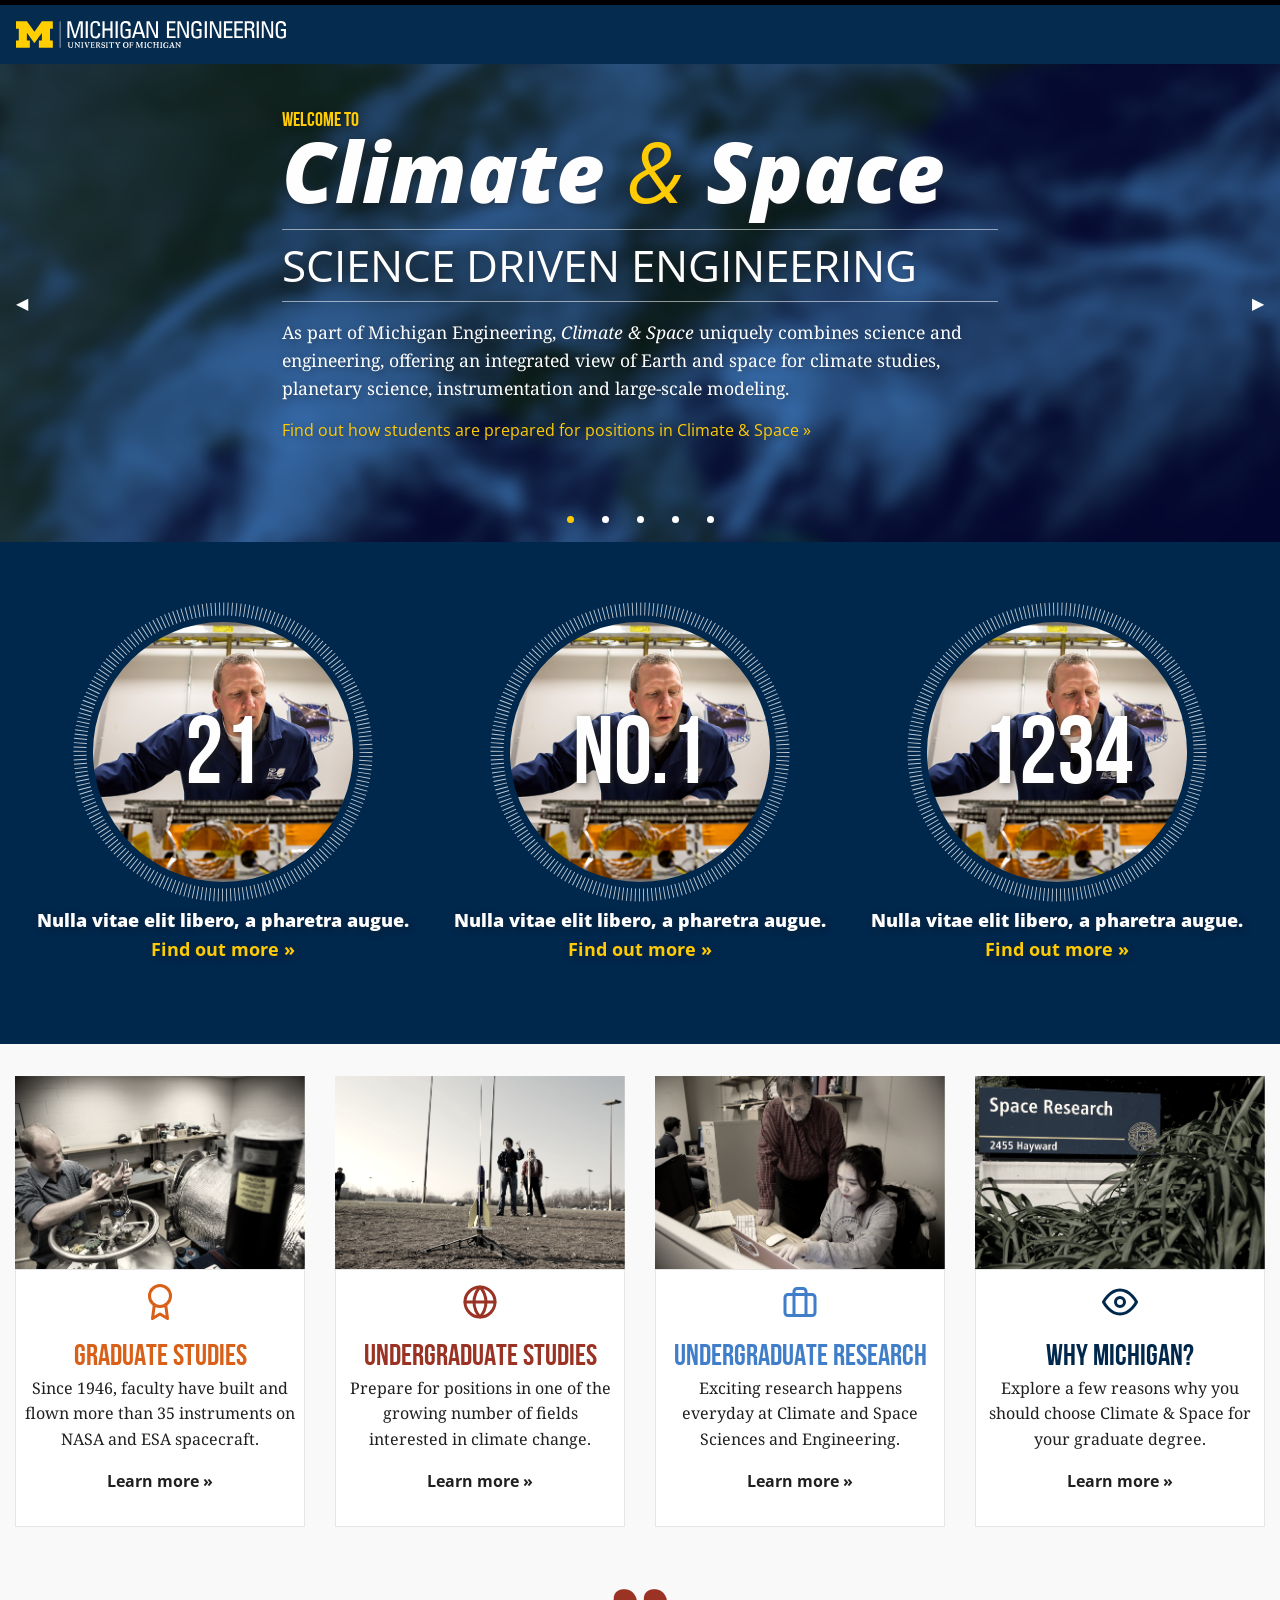
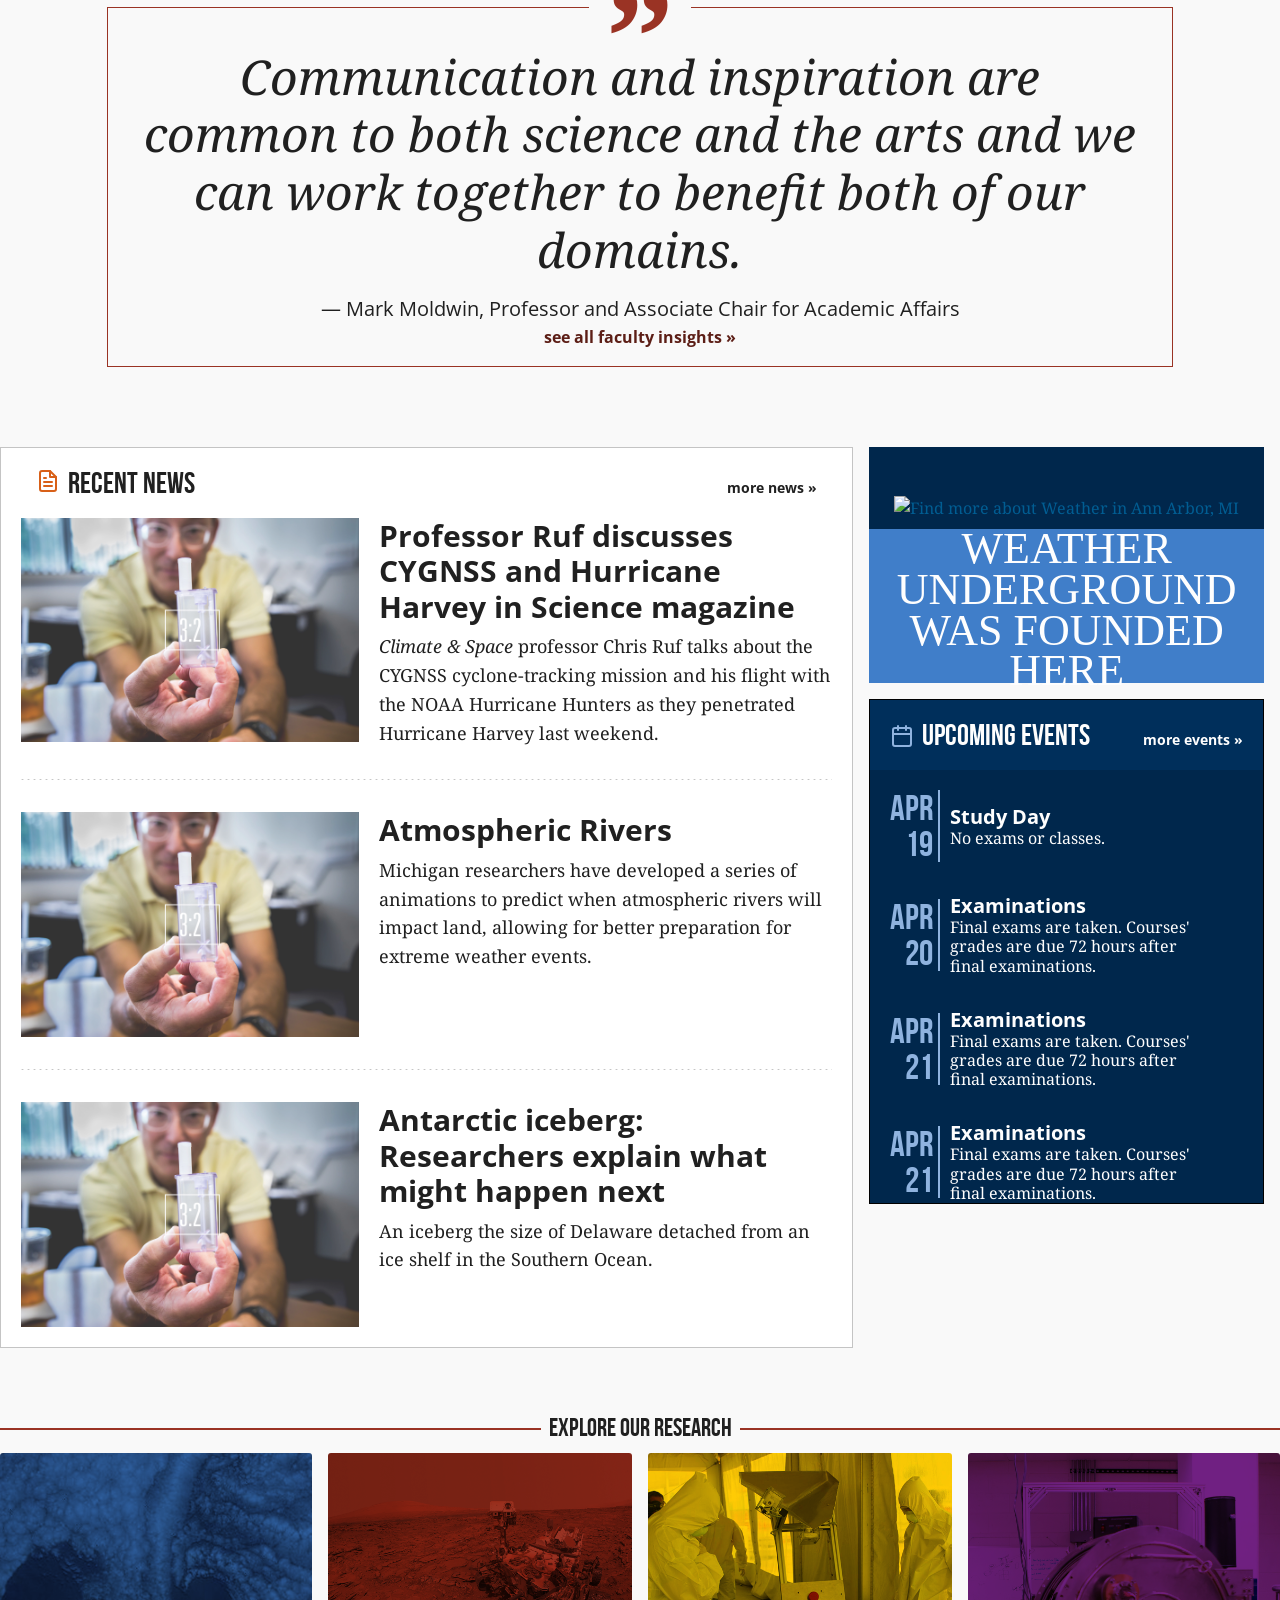
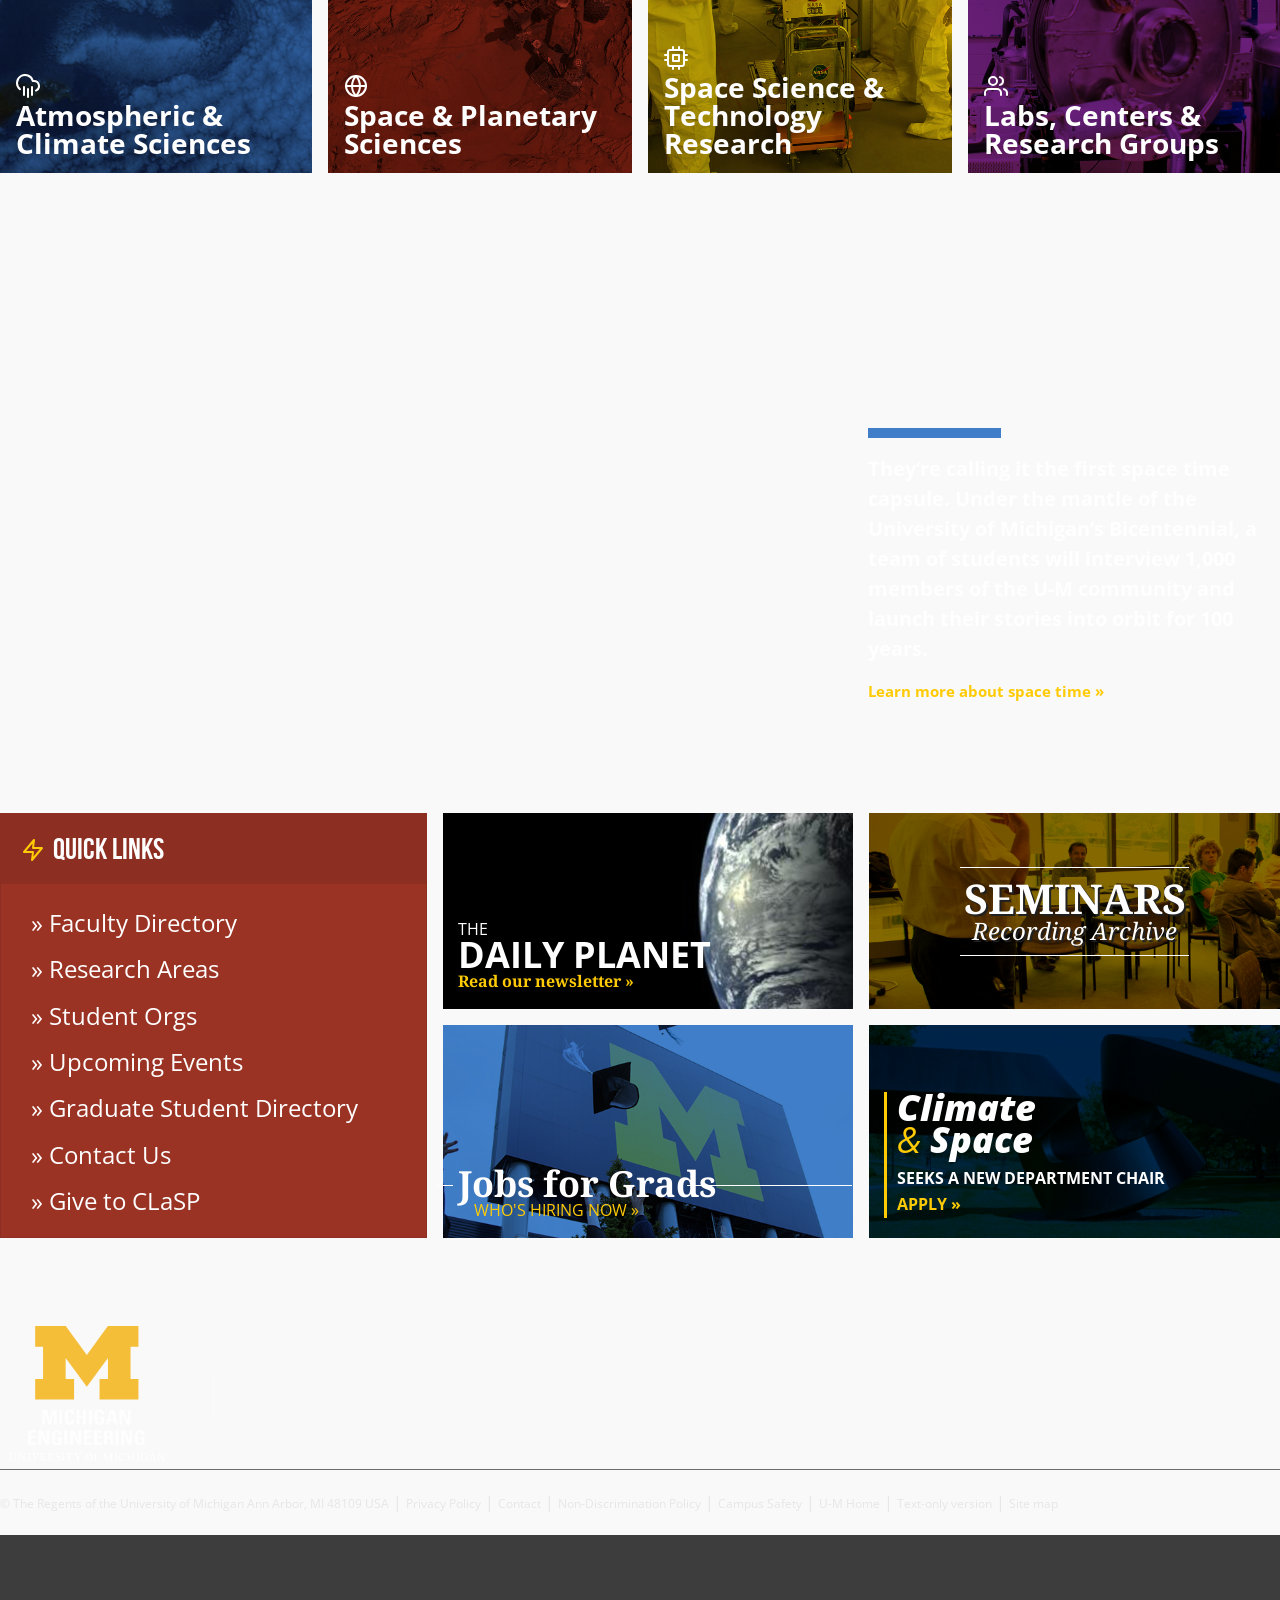
==== commit e643894f: "update stat circles for research" ====
--- a/docs/small-slider.html
+++ b/docs/small-slider.html
@@ -310,7 +310,7 @@
                             <a href="#asdf">
                                     <img src="assets/img/stats.jpg" width="260" height="260" alt="describe the image"><span class="stat">21</span>
                                 <svg viewBox="0 0 100 100" version="1.1" xmlns="http://www.w3.org/2000/svg">
-                                    <circle cx="50" cy="50" r="55" stroke="#fff" stroke-width=".75" stroke-dasharray="0 2.1875" stroke-linecap="round" fill="none" />
+                                    <g><circle fill="none" stroke="#fff" stroke-width="5" stroke-miterlimit="23" stroke-dasharray="0.35, 1.25" cx="50" cy="50" r="55"/></g>
                                 </svg>
                                 </a>
                         </div>
@@ -322,7 +322,7 @@
                             <a href="#asdf">
                                     <img src="assets/img/stats.jpg" width="260" height="260" alt="describe the image"><span class="stat">No.1</span>
                                 <svg viewBox="0 0 100 100" version="1.1" xmlns="http://www.w3.org/2000/svg">
-                                    <circle cx="50" cy="50" r="55" stroke="#fff" stroke-width=".75" stroke-dasharray="0 2.1875" stroke-linecap="round" fill="none" />
+                                    <g><circle fill="none" stroke="#fff" stroke-width="5" stroke-miterlimit="23" stroke-dasharray="0.35, 1.25" cx="50" cy="50" r="55"/></g>
                                 </svg>
                                 </a>
                         </div>
@@ -334,7 +334,7 @@
                             <a href="#asdf">
                                     <img src="assets/img/stats.jpg" width="260" height="260" alt="describe the image"><span class="stat">1234</span>
                                 <svg viewBox="0 0 100 100" version="1.1" xmlns="http://www.w3.org/2000/svg">
-                                    <circle cx="50" cy="50" r="55" stroke="#fff" stroke-width=".75" stroke-dasharray="0 2.1875" stroke-linecap="round" fill="none" />
+                                    <g><circle fill="none" stroke="#fff" stroke-width="5" stroke-miterlimit="23" stroke-dasharray="0.35, 1.25" cx="50" cy="50" r="55"/></g>
                                 </svg>
                                 </a>
                         </div>
@@ -343,7 +343,7 @@
                     </div>
                 </div>
             </div>
-        </section>    <section class="aud-row row expanded collapse text-center" data-equalizer data-equalize-on="medium">
+        </section>    <section class="aud-row row expanded text-center" data-equalizer data-equalize-on="medium">
             <div class="column small-12 medium-6 large-3">
                 <a href="#">
                     <div class="image"><img src="assets/img/aud-01.jpg" alt="describe the image"></div>
--- a/docs/assets/css/app.css
+++ b/docs/assets/css/app.css
@@ -0,0 +1,10966 @@
+@charset "UTF-8";
+@import url("https://fonts.googleapis.com/css?family=Noto+Serif:400,400i,700,700i&subset=latin-ext");
+@import url("https://fonts.googleapis.com/css?family=Open+Sans:400,400i,600,700,800,800i&subset=latin-ext");
+@font-face {
+  font-family: 'bebas_neuebold';
+  src: url("../fonts/bebasneue_bold-webfont.eot");
+  src: url("../fonts/bebasneue_bold-webfont.eot?#iefix") format("embedded-opentype"), url("../fonts/bebasneue_bold-webfont.woff") format("woff"), url("../fonts/bebasneue_bold-webfont.woff") format("woff"), url("../fonts/bebasneue_bold-webfont.ttf") format("truetype"), url("../fonts/bebasneue_bold-webfont.svg#bebas_neuebold") format("svg");
+  font-weight: normal;
+  font-style: normal; }
+
+@font-face {
+  font-family: 'bebas_neuebook';
+  src: url("../fonts/bebasneue_book-webfont.eot");
+  src: url("../fonts/bebasneue_book-webfont.eot?#iefix") format("embedded-opentype"), url("../fonts/bebasneue_book-webfont.woff") format("woff"), url("../fonts/bebasneue_book-webfont.woff") format("woff"), url("../fonts/bebasneue_book-webfont.ttf") format("truetype"), url("../fonts/bebasneue_book-webfont.svg#bebas_neuebook") format("svg");
+  font-weight: normal;
+  font-style: normal; }
+
+@font-face {
+  font-family: 'bebas_neuelight';
+  src: url("../fonts/bebasneue_light-webfont.eot");
+  src: url("../fonts/bebasneue_light-webfont.eot?#iefix") format("embedded-opentype"), url("../fonts/bebasneue_light-webfont.woff") format("woff"), url("../fonts/bebasneue_light-webfont.woff") format("woff"), url("../fonts/bebasneue_light-webfont.ttf") format("truetype"), url("../fonts/bebasneue_light-webfont.svg#bebas_neuelight") format("svg");
+  font-weight: normal;
+  font-style: normal; }
+
+@font-face {
+  font-family: 'bebas_neue_regular';
+  src: url("../fonts/bebasneue_regular-webfont.eot");
+  src: url("../fonts/bebasneue_regular-webfont.eot?#iefix") format("embedded-opentype"), url("../fonts/bebasneue_regular-webfont.woff") format("woff"), url("../fonts/bebasneue_regular-webfont.woff") format("woff"), url("../fonts/bebasneue_regular-webfont.ttf") format("truetype"), url("../fonts/bebasneue_regular-webfont.svg#bebas_neue_regularregular") format("svg");
+  font-weight: normal;
+  font-style: normal; }
+
+@font-face {
+  font-family: 'bebas_neuethin';
+  src: url("../fonts/bebasneue_thin-webfont.eot");
+  src: url("../fonts/bebasneue_thin-webfont.eot?#iefix") format("embedded-opentype"), url("../fonts/bebasneue_thin-webfont.woff") format("woff"), url("../fonts/bebasneue_thin-webfont.woff") format("woff"), url("../fonts/bebasneue_thin-webfont.ttf") format("truetype"), url("../fonts/bebasneue_thin-webfont.svg#bebas_neuethin") format("svg");
+  font-weight: normal;
+  font-style: normal; }
+
+/**
+ * Foundation for Sites by ZURB
+ * Version 6.4.3
+ * foundation.zurb.com
+ * Licensed under MIT Open Source
+ */
+@media print, screen and (min-width: 40em) {
+  .reveal, .reveal.tiny, .reveal.small, .reveal.large {
+    right: auto;
+    left: auto;
+    margin: 0 auto; } }
+
+/*! normalize-scss | MIT/GPLv2 License | bit.ly/normalize-scss */
+/* Document
+       ========================================================================== */
+/**
+     * 1. Change the default font family in all browsers (opinionated).
+     * 2. Correct the line height in all browsers.
+     * 3. Prevent adjustments of font size after orientation changes in
+     *    IE on Windows Phone and in iOS.
+     */
+html {
+  font-family: sans-serif;
+  /* 1 */
+  line-height: 1.15;
+  /* 2 */
+  -ms-text-size-adjust: 100%;
+  /* 3 */
+  -webkit-text-size-adjust: 100%;
+  /* 3 */ }
+
+/* Sections
+       ========================================================================== */
+/**
+     * Remove the margin in all browsers (opinionated).
+     */
+body {
+  margin: 0; }
+
+/**
+     * Add the correct display in IE 9-.
+     */
+article,
+aside,
+footer,
+header,
+nav,
+section {
+  display: block; }
+
+/**
+     * Correct the font size and margin on `h1` elements within `section` and
+     * `article` contexts in Chrome, Firefox, and Safari.
+     */
+h1 {
+  font-size: 2em;
+  margin: 0.67em 0; }
+
+/* Grouping content
+       ========================================================================== */
+/**
+     * Add the correct display in IE 9-.
+     */
+figcaption,
+figure {
+  display: block; }
+
+/**
+     * Add the correct margin in IE 8.
+     */
+figure {
+  margin: 1em 40px; }
+
+/**
+     * 1. Add the correct box sizing in Firefox.
+     * 2. Show the overflow in Edge and IE.
+     */
+hr {
+  box-sizing: content-box;
+  /* 1 */
+  height: 0;
+  /* 1 */
+  overflow: visible;
+  /* 2 */ }
+
+/**
+     * Add the correct display in IE.
+     */
+main {
+  display: block; }
+
+/**
+     * 1. Correct the inheritance and scaling of font size in all browsers.
+     * 2. Correct the odd `em` font sizing in all browsers.
+     */
+pre {
+  font-family: monospace, monospace;
+  /* 1 */
+  font-size: 1em;
+  /* 2 */ }
+
+/* Links
+       ========================================================================== */
+/**
+     * 1. Remove the gray background on active links in IE 10.
+     * 2. Remove gaps in links underline in iOS 8+ and Safari 8+.
+     */
+a {
+  background-color: transparent;
+  /* 1 */
+  -webkit-text-decoration-skip: objects;
+  /* 2 */ }
+
+/**
+     * Remove the outline on focused links when they are also active or hovered
+     * in all browsers (opinionated).
+     */
+a:active,
+a:hover {
+  outline-width: 0; }
+
+/* Text-level semantics
+       ========================================================================== */
+/**
+     * 1. Remove the bottom border in Firefox 39-.
+     * 2. Add the correct text decoration in Chrome, Edge, IE, Opera, and Safari.
+     */
+abbr[title] {
+  border-bottom: none;
+  /* 1 */
+  text-decoration: underline;
+  /* 2 */
+  text-decoration: underline dotted;
+  /* 2 */ }
+
+/**
+     * Prevent the duplicate application of `bolder` by the next rule in Safari 6.
+     */
+b,
+strong {
+  font-weight: inherit; }
+
+/**
+     * Add the correct font weight in Chrome, Edge, and Safari.
+     */
+b,
+strong {
+  font-weight: bolder; }
+
+/**
+     * 1. Correct the inheritance and scaling of font size in all browsers.
+     * 2. Correct the odd `em` font sizing in all browsers.
+     */
+code,
+kbd,
+samp {
+  font-family: monospace, monospace;
+  /* 1 */
+  font-size: 1em;
+  /* 2 */ }
+
+/**
+     * Add the correct font style in Android 4.3-.
+     */
+dfn {
+  font-style: italic; }
+
+/**
+     * Add the correct background and color in IE 9-.
+     */
+mark {
+  background-color: #ff0;
+  color: #000; }
+
+/**
+     * Add the correct font size in all browsers.
+     */
+small {
+  font-size: 80%; }
+
+/**
+     * Prevent `sub` and `sup` elements from affecting the line height in
+     * all browsers.
+     */
+sub,
+sup {
+  font-size: 75%;
+  line-height: 0;
+  position: relative;
+  vertical-align: baseline; }
+
+sub {
+  bottom: -0.25em; }
+
+sup {
+  top: -0.5em; }
+
+/* Embedded content
+       ========================================================================== */
+/**
+     * Add the correct display in IE 9-.
+     */
+audio,
+video {
+  display: inline-block; }
+
+/**
+     * Add the correct display in iOS 4-7.
+     */
+audio:not([controls]) {
+  display: none;
+  height: 0; }
+
+/**
+     * Remove the border on images inside links in IE 10-.
+     */
+img {
+  border-style: none; }
+
+/**
+     * Hide the overflow in IE.
+     */
+svg:not(:root) {
+  overflow: hidden; }
+
+/* Forms
+       ========================================================================== */
+/**
+     * 1. Change the font styles in all browsers (opinionated).
+     * 2. Remove the margin in Firefox and Safari.
+     */
+button,
+input,
+optgroup,
+select,
+textarea {
+  font-family: sans-serif;
+  /* 1 */
+  font-size: 100%;
+  /* 1 */
+  line-height: 1.15;
+  /* 1 */
+  margin: 0;
+  /* 2 */ }
+
+/**
+     * Show the overflow in IE.
+     */
+button {
+  overflow: visible; }
+
+/**
+     * Remove the inheritance of text transform in Edge, Firefox, and IE.
+     * 1. Remove the inheritance of text transform in Firefox.
+     */
+button,
+select {
+  /* 1 */
+  text-transform: none; }
+
+/**
+     * 1. Prevent a WebKit bug where (2) destroys native `audio` and `video`
+     *    controls in Android 4.
+     * 2. Correct the inability to style clickable types in iOS and Safari.
+     */
+button,
+html [type="button"],
+[type="reset"],
+[type="submit"] {
+  -webkit-appearance: button;
+  /* 2 */ }
+
+button,
+[type="button"],
+[type="reset"],
+[type="submit"] {
+  /**
+       * Remove the inner border and padding in Firefox.
+       */
+  /**
+       * Restore the focus styles unset by the previous rule.
+       */ }
+  button::-moz-focus-inner,
+  [type="button"]::-moz-focus-inner,
+  [type="reset"]::-moz-focus-inner,
+  [type="submit"]::-moz-focus-inner {
+    border-style: none;
+    padding: 0; }
+  button:-moz-focusring,
+  [type="button"]:-moz-focusring,
+  [type="reset"]:-moz-focusring,
+  [type="submit"]:-moz-focusring {
+    outline: 1px dotted ButtonText; }
+
+/**
+     * Show the overflow in Edge.
+     */
+input {
+  overflow: visible; }
+
+/**
+     * 1. Add the correct box sizing in IE 10-.
+     * 2. Remove the padding in IE 10-.
+     */
+[type="checkbox"],
+[type="radio"] {
+  box-sizing: border-box;
+  /* 1 */
+  padding: 0;
+  /* 2 */ }
+
+/**
+     * Correct the cursor style of increment and decrement buttons in Chrome.
+     */
+[type="number"]::-webkit-inner-spin-button,
+[type="number"]::-webkit-outer-spin-button {
+  height: auto; }
+
+/**
+     * 1. Correct the odd appearance in Chrome and Safari.
+     * 2. Correct the outline style in Safari.
+     */
+[type="search"] {
+  -webkit-appearance: textfield;
+  /* 1 */
+  outline-offset: -2px;
+  /* 2 */
+  /**
+       * Remove the inner padding and cancel buttons in Chrome and Safari on macOS.
+       */ }
+  [type="search"]::-webkit-search-cancel-button, [type="search"]::-webkit-search-decoration {
+    -webkit-appearance: none; }
+
+/**
+     * 1. Correct the inability to style clickable types in iOS and Safari.
+     * 2. Change font properties to `inherit` in Safari.
+     */
+::-webkit-file-upload-button {
+  -webkit-appearance: button;
+  /* 1 */
+  font: inherit;
+  /* 2 */ }
+
+/**
+     * Change the border, margin, and padding in all browsers (opinionated).
+     */
+fieldset {
+  border: 1px solid #c0c0c0;
+  margin: 0 2px;
+  padding: 0.35em 0.625em 0.75em; }
+
+/**
+     * 1. Correct the text wrapping in Edge and IE.
+     * 2. Correct the color inheritance from `fieldset` elements in IE.
+     * 3. Remove the padding so developers are not caught out when they zero out
+     *    `fieldset` elements in all browsers.
+     */
+legend {
+  box-sizing: border-box;
+  /* 1 */
+  display: table;
+  /* 1 */
+  max-width: 100%;
+  /* 1 */
+  padding: 0;
+  /* 3 */
+  color: inherit;
+  /* 2 */
+  white-space: normal;
+  /* 1 */ }
+
+/**
+     * 1. Add the correct display in IE 9-.
+     * 2. Add the correct vertical alignment in Chrome, Firefox, and Opera.
+     */
+progress {
+  display: inline-block;
+  /* 1 */
+  vertical-align: baseline;
+  /* 2 */ }
+
+/**
+     * Remove the default vertical scrollbar in IE.
+     */
+textarea {
+  overflow: auto; }
+
+/* Interactive
+       ========================================================================== */
+/*
+     * Add the correct display in Edge, IE, and Firefox.
+     */
+details {
+  display: block; }
+
+/*
+     * Add the correct display in all browsers.
+     */
+summary {
+  display: list-item; }
+
+/*
+     * Add the correct display in IE 9-.
+     */
+menu {
+  display: block; }
+
+/* Scripting
+       ========================================================================== */
+/**
+     * Add the correct display in IE 9-.
+     */
+canvas {
+  display: inline-block; }
+
+/**
+     * Add the correct display in IE.
+     */
+template {
+  display: none; }
+
+/* Hidden
+       ========================================================================== */
+/**
+     * Add the correct display in IE 10-.
+     */
+[hidden] {
+  display: none; }
+
+.foundation-mq {
+  font-family: "small=0em&medium=40em&large=64em&xlarge=81.25em&xxlarge=90em"; }
+
+html {
+  box-sizing: border-box;
+  font-size: 100%; }
+
+*,
+*::before,
+*::after {
+  box-sizing: inherit; }
+
+body {
+  margin: 0;
+  padding: 0;
+  background: #f9f9f9;
+  font-family: "Noto Serif", Georgia, serif;
+  font-weight: normal;
+  line-height: 1.54;
+  color: #202020;
+  -webkit-font-smoothing: antialiased;
+  -moz-osx-font-smoothing: grayscale; }
+
+img {
+  display: inline-block;
+  vertical-align: middle;
+  max-width: 100%;
+  height: auto;
+  -ms-interpolation-mode: bicubic; }
+
+textarea {
+  height: auto;
+  min-height: 50px;
+  border-radius: 3px; }
+
+select {
+  box-sizing: border-box;
+  width: 100%;
+  border-radius: 3px; }
+
+.map_canvas img,
+.map_canvas embed,
+.map_canvas object,
+.mqa-display img,
+.mqa-display embed,
+.mqa-display object {
+  max-width: none !important; }
+
+button {
+  padding: 0;
+  -webkit-appearance: none;
+     -moz-appearance: none;
+          appearance: none;
+  border: 0;
+  border-radius: 3px;
+  background: transparent;
+  line-height: 1;
+  cursor: auto; }
+  [data-whatinput='mouse'] button {
+    outline: 0; }
+
+pre {
+  overflow: auto; }
+
+button,
+input,
+optgroup,
+select,
+textarea {
+  font-family: inherit; }
+
+.is-visible {
+  display: block !important; }
+
+.is-hidden {
+  display: none !important; }
+
+.row, .main-content .research .card .text {
+  max-width: 81.25rem;
+  margin-right: auto;
+  margin-left: auto;
+  display: -webkit-flex;
+  display: -ms-flexbox;
+  display: flex;
+  -webkit-flex-flow: row wrap;
+      -ms-flex-flow: row wrap;
+          flex-flow: row wrap; }
+  .row .row, .main-content .research .card .text .row, .row .main-content .research .card .text, .main-content .research .card .row .text, .main-content .research .card .text .text {
+    margin-right: -0.625rem;
+    margin-left: -0.625rem; }
+    @media print, screen and (min-width: 40em) {
+      .row .row, .main-content .research .card .text .row, .row .main-content .research .card .text, .main-content .research .card .row .text, .main-content .research .card .text .text {
+        margin-right: -0.9375rem;
+        margin-left: -0.9375rem; } }
+    @media print, screen and (min-width: 64em) {
+      .row .row, .main-content .research .card .text .row, .row .main-content .research .card .text, .main-content .research .card .row .text, .main-content .research .card .text .text {
+        margin-right: -0.9375rem;
+        margin-left: -0.9375rem; } }
+    @media screen and (min-width: 81.25em) {
+      .row .row, .main-content .research .card .text .row, .row .main-content .research .card .text, .main-content .research .card .row .text, .main-content .research .card .text .text {
+        margin-right: -0.9375rem;
+        margin-left: -0.9375rem; } }
+    @media screen and (min-width: 90em) {
+      .row .row, .main-content .research .card .text .row, .row .main-content .research .card .text, .main-content .research .card .row .text, .main-content .research .card .text .text {
+        margin-right: -0.9375rem;
+        margin-left: -0.9375rem; } }
+    .row .row.collapse, .main-content .research .card .text .row.collapse, .row .main-content .research .card .text, .main-content .research .card .row .text, .main-content .research .card .text .text {
+      margin-right: 0;
+      margin-left: 0; }
+  .row.expanded, .main-content .research .card .expanded.text {
+    max-width: none; }
+    .row.expanded .row, .main-content .research .card .expanded.text .row, .row.expanded .main-content .research .card .text, .main-content .research .card .row.expanded .text, .main-content .research .card .expanded.text .text {
+      margin-right: auto;
+      margin-left: auto; }
+  .row:not(.expanded) .row, .main-content .research .card .text:not(.expanded) .row, .row:not(.expanded) .main-content .research .card .text, .main-content .research .card .row:not(.expanded) .text, .main-content .research .card .text:not(.expanded) .text {
+    max-width: none; }
+  .row.collapse > .column, .main-content .research .card .text > .column, .row.collapse > .columns, .main-content .research .card .text > .columns {
+    padding-right: 0;
+    padding-left: 0; }
+  .row.is-collapse-child, .main-content .research .card .is-collapse-child.text,
+  .row.collapse > .column > .row, .main-content .research .card .text > .column > .row,
+  .row.collapse > .columns > .row, .main-content .research .card .text > .columns > .row, .main-content .research .card
+  .row.collapse > .column > .text, .main-content .research .card .text > .column > .text, .main-content .research .card
+  .row.collapse > .columns > .text, .main-content .research .card .text > .columns > .text {
+    margin-right: 0;
+    margin-left: 0; }
+
+.column, .columns {
+  -webkit-flex: 1 1 0px;
+      -ms-flex: 1 1 0px;
+          flex: 1 1 0px;
+  padding-right: 0.625rem;
+  padding-left: 0.625rem;
+  min-width: 0; }
+  @media print, screen and (min-width: 40em) {
+    .column, .columns {
+      padding-right: 0.9375rem;
+      padding-left: 0.9375rem; } }
+
+.column.row.row, .row.row.columns, .main-content .research .card .columns.text, .main-content .research .card .column.text {
+  float: none;
+  display: block; }
+
+.row .column.row.row, .main-content .research .card .text .column.row.row, .row .row.row.columns, .main-content .research .card .text .row.row.columns, .row .main-content .research .card .columns.text, .main-content .research .card .row .columns.text, .main-content .research .card .text .columns.text, .row .main-content .research .card .column.text, .main-content .research .card .row .column.text, .main-content .research .card .text .column.text {
+  margin-right: 0;
+  margin-left: 0;
+  padding-right: 0;
+  padding-left: 0; }
+
+.small-1 {
+  -webkit-flex: 0 0 8.33333%;
+      -ms-flex: 0 0 8.33333%;
+          flex: 0 0 8.33333%;
+  max-width: 8.33333%; }
+
+.small-offset-0 {
+  margin-left: 0%; }
+
+.small-2 {
+  -webkit-flex: 0 0 16.66667%;
+      -ms-flex: 0 0 16.66667%;
+          flex: 0 0 16.66667%;
+  max-width: 16.66667%; }
+
+.small-offset-1 {
+  margin-left: 8.33333%; }
+
+.small-3 {
+  -webkit-flex: 0 0 25%;
+      -ms-flex: 0 0 25%;
+          flex: 0 0 25%;
+  max-width: 25%; }
+
+.small-offset-2 {
+  margin-left: 16.66667%; }
+
+.small-4 {
+  -webkit-flex: 0 0 33.33333%;
+      -ms-flex: 0 0 33.33333%;
+          flex: 0 0 33.33333%;
+  max-width: 33.33333%; }
+
+.small-offset-3 {
+  margin-left: 25%; }
+
+.small-5 {
+  -webkit-flex: 0 0 41.66667%;
+      -ms-flex: 0 0 41.66667%;
+          flex: 0 0 41.66667%;
+  max-width: 41.66667%; }
+
+.small-offset-4 {
+  margin-left: 33.33333%; }
+
+.small-6 {
+  -webkit-flex: 0 0 50%;
+      -ms-flex: 0 0 50%;
+          flex: 0 0 50%;
+  max-width: 50%; }
+
+.small-offset-5 {
+  margin-left: 41.66667%; }
+
+.small-7 {
+  -webkit-flex: 0 0 58.33333%;
+      -ms-flex: 0 0 58.33333%;
+          flex: 0 0 58.33333%;
+  max-width: 58.33333%; }
+
+.small-offset-6 {
+  margin-left: 50%; }
+
+.small-8 {
+  -webkit-flex: 0 0 66.66667%;
+      -ms-flex: 0 0 66.66667%;
+          flex: 0 0 66.66667%;
+  max-width: 66.66667%; }
+
+.small-offset-7 {
+  margin-left: 58.33333%; }
+
+.small-9 {
+  -webkit-flex: 0 0 75%;
+      -ms-flex: 0 0 75%;
+          flex: 0 0 75%;
+  max-width: 75%; }
+
+.small-offset-8 {
+  margin-left: 66.66667%; }
+
+.small-10 {
+  -webkit-flex: 0 0 83.33333%;
+      -ms-flex: 0 0 83.33333%;
+          flex: 0 0 83.33333%;
+  max-width: 83.33333%; }
+
+.small-offset-9 {
+  margin-left: 75%; }
+
+.small-11 {
+  -webkit-flex: 0 0 91.66667%;
+      -ms-flex: 0 0 91.66667%;
+          flex: 0 0 91.66667%;
+  max-width: 91.66667%; }
+
+.small-offset-10 {
+  margin-left: 83.33333%; }
+
+.small-12 {
+  -webkit-flex: 0 0 100%;
+      -ms-flex: 0 0 100%;
+          flex: 0 0 100%;
+  max-width: 100%; }
+
+.small-offset-11 {
+  margin-left: 91.66667%; }
+
+.small-up-1 {
+  -webkit-flex-wrap: wrap;
+      -ms-flex-wrap: wrap;
+          flex-wrap: wrap; }
+  .small-up-1 > .column, .small-up-1 > .columns {
+    -webkit-flex: 0 0 100%;
+        -ms-flex: 0 0 100%;
+            flex: 0 0 100%;
+    max-width: 100%; }
+
+.small-up-2 {
+  -webkit-flex-wrap: wrap;
+      -ms-flex-wrap: wrap;
+          flex-wrap: wrap; }
+  .small-up-2 > .column, .small-up-2 > .columns {
+    -webkit-flex: 0 0 50%;
+        -ms-flex: 0 0 50%;
+            flex: 0 0 50%;
+    max-width: 50%; }
+
+.small-up-3 {
+  -webkit-flex-wrap: wrap;
+      -ms-flex-wrap: wrap;
+          flex-wrap: wrap; }
+  .small-up-3 > .column, .small-up-3 > .columns {
+    -webkit-flex: 0 0 33.33333%;
+        -ms-flex: 0 0 33.33333%;
+            flex: 0 0 33.33333%;
+    max-width: 33.33333%; }
+
+.small-up-4 {
+  -webkit-flex-wrap: wrap;
+      -ms-flex-wrap: wrap;
+          flex-wrap: wrap; }
+  .small-up-4 > .column, .small-up-4 > .columns {
+    -webkit-flex: 0 0 25%;
+        -ms-flex: 0 0 25%;
+            flex: 0 0 25%;
+    max-width: 25%; }
+
+.small-up-5 {
+  -webkit-flex-wrap: wrap;
+      -ms-flex-wrap: wrap;
+          flex-wrap: wrap; }
+  .small-up-5 > .column, .small-up-5 > .columns {
+    -webkit-flex: 0 0 20%;
+        -ms-flex: 0 0 20%;
+            flex: 0 0 20%;
+    max-width: 20%; }
+
+.small-up-6 {
+  -webkit-flex-wrap: wrap;
+      -ms-flex-wrap: wrap;
+          flex-wrap: wrap; }
+  .small-up-6 > .column, .small-up-6 > .columns {
+    -webkit-flex: 0 0 16.66667%;
+        -ms-flex: 0 0 16.66667%;
+            flex: 0 0 16.66667%;
+    max-width: 16.66667%; }
+
+.small-up-7 {
+  -webkit-flex-wrap: wrap;
+      -ms-flex-wrap: wrap;
+          flex-wrap: wrap; }
+  .small-up-7 > .column, .small-up-7 > .columns {
+    -webkit-flex: 0 0 14.28571%;
+        -ms-flex: 0 0 14.28571%;
+            flex: 0 0 14.28571%;
+    max-width: 14.28571%; }
+
+.small-up-8 {
+  -webkit-flex-wrap: wrap;
+      -ms-flex-wrap: wrap;
+          flex-wrap: wrap; }
+  .small-up-8 > .column, .small-up-8 > .columns {
+    -webkit-flex: 0 0 12.5%;
+        -ms-flex: 0 0 12.5%;
+            flex: 0 0 12.5%;
+    max-width: 12.5%; }
+
+.small-collapse > .column, .small-collapse > .columns {
+  padding-right: 0;
+  padding-left: 0; }
+
+.small-uncollapse > .column, .small-uncollapse > .columns {
+  padding-right: 0.625rem;
+  padding-left: 0.625rem; }
+
+@media print, screen and (min-width: 40em) {
+  .medium-1 {
+    -webkit-flex: 0 0 8.33333%;
+        -ms-flex: 0 0 8.33333%;
+            flex: 0 0 8.33333%;
+    max-width: 8.33333%; }
+  .medium-offset-0 {
+    margin-left: 0%; }
+  .medium-2 {
+    -webkit-flex: 0 0 16.66667%;
+        -ms-flex: 0 0 16.66667%;
+            flex: 0 0 16.66667%;
+    max-width: 16.66667%; }
+  .medium-offset-1 {
+    margin-left: 8.33333%; }
+  .medium-3 {
+    -webkit-flex: 0 0 25%;
+        -ms-flex: 0 0 25%;
+            flex: 0 0 25%;
+    max-width: 25%; }
+  .medium-offset-2 {
+    margin-left: 16.66667%; }
+  .medium-4 {
+    -webkit-flex: 0 0 33.33333%;
+        -ms-flex: 0 0 33.33333%;
+            flex: 0 0 33.33333%;
+    max-width: 33.33333%; }
+  .medium-offset-3 {
+    margin-left: 25%; }
+  .medium-5 {
+    -webkit-flex: 0 0 41.66667%;
+        -ms-flex: 0 0 41.66667%;
+            flex: 0 0 41.66667%;
+    max-width: 41.66667%; }
+  .medium-offset-4 {
+    margin-left: 33.33333%; }
+  .medium-6 {
+    -webkit-flex: 0 0 50%;
+        -ms-flex: 0 0 50%;
+            flex: 0 0 50%;
+    max-width: 50%; }
+  .medium-offset-5 {
+    margin-left: 41.66667%; }
+  .medium-7 {
+    -webkit-flex: 0 0 58.33333%;
+        -ms-flex: 0 0 58.33333%;
+            flex: 0 0 58.33333%;
+    max-width: 58.33333%; }
+  .medium-offset-6 {
+    margin-left: 50%; }
+  .medium-8 {
+    -webkit-flex: 0 0 66.66667%;
+        -ms-flex: 0 0 66.66667%;
+            flex: 0 0 66.66667%;
+    max-width: 66.66667%; }
+  .medium-offset-7 {
+    margin-left: 58.33333%; }
+  .medium-9 {
+    -webkit-flex: 0 0 75%;
+        -ms-flex: 0 0 75%;
+            flex: 0 0 75%;
+    max-width: 75%; }
+  .medium-offset-8 {
+    margin-left: 66.66667%; }
+  .medium-10 {
+    -webkit-flex: 0 0 83.33333%;
+        -ms-flex: 0 0 83.33333%;
+            flex: 0 0 83.33333%;
+    max-width: 83.33333%; }
+  .medium-offset-9 {
+    margin-left: 75%; }
+  .medium-11 {
+    -webkit-flex: 0 0 91.66667%;
+        -ms-flex: 0 0 91.66667%;
+            flex: 0 0 91.66667%;
+    max-width: 91.66667%; }
+  .medium-offset-10 {
+    margin-left: 83.33333%; }
+  .medium-12 {
+    -webkit-flex: 0 0 100%;
+        -ms-flex: 0 0 100%;
+            flex: 0 0 100%;
+    max-width: 100%; }
+  .medium-offset-11 {
+    margin-left: 91.66667%; }
+  .medium-up-1 {
+    -webkit-flex-wrap: wrap;
+        -ms-flex-wrap: wrap;
+            flex-wrap: wrap; }
+    .medium-up-1 > .column, .medium-up-1 > .columns {
+      -webkit-flex: 0 0 100%;
+          -ms-flex: 0 0 100%;
+              flex: 0 0 100%;
+      max-width: 100%; }
+  .medium-up-2 {
+    -webkit-flex-wrap: wrap;
+        -ms-flex-wrap: wrap;
+            flex-wrap: wrap; }
+    .medium-up-2 > .column, .medium-up-2 > .columns {
+      -webkit-flex: 0 0 50%;
+          -ms-flex: 0 0 50%;
+              flex: 0 0 50%;
+      max-width: 50%; }
+  .medium-up-3 {
+    -webkit-flex-wrap: wrap;
+        -ms-flex-wrap: wrap;
+            flex-wrap: wrap; }
+    .medium-up-3 > .column, .medium-up-3 > .columns {
+      -webkit-flex: 0 0 33.33333%;
+          -ms-flex: 0 0 33.33333%;
+              flex: 0 0 33.33333%;
+      max-width: 33.33333%; }
+  .medium-up-4 {
+    -webkit-flex-wrap: wrap;
+        -ms-flex-wrap: wrap;
+            flex-wrap: wrap; }
+    .medium-up-4 > .column, .medium-up-4 > .columns {
+      -webkit-flex: 0 0 25%;
+          -ms-flex: 0 0 25%;
+              flex: 0 0 25%;
+      max-width: 25%; }
+  .medium-up-5 {
+    -webkit-flex-wrap: wrap;
+        -ms-flex-wrap: wrap;
+            flex-wrap: wrap; }
+    .medium-up-5 > .column, .medium-up-5 > .columns {
+      -webkit-flex: 0 0 20%;
+          -ms-flex: 0 0 20%;
+              flex: 0 0 20%;
+      max-width: 20%; }
+  .medium-up-6 {
+    -webkit-flex-wrap: wrap;
+        -ms-flex-wrap: wrap;
+            flex-wrap: wrap; }
+    .medium-up-6 > .column, .medium-up-6 > .columns {
+      -webkit-flex: 0 0 16.66667%;
+          -ms-flex: 0 0 16.66667%;
+              flex: 0 0 16.66667%;
+      max-width: 16.66667%; }
+  .medium-up-7 {
+    -webkit-flex-wrap: wrap;
+        -ms-flex-wrap: wrap;
+            flex-wrap: wrap; }
+    .medium-up-7 > .column, .medium-up-7 > .columns {
+      -webkit-flex: 0 0 14.28571%;
+          -ms-flex: 0 0 14.28571%;
+              flex: 0 0 14.28571%;
+      max-width: 14.28571%; }
+  .medium-up-8 {
+    -webkit-flex-wrap: wrap;
+        -ms-flex-wrap: wrap;
+            flex-wrap: wrap; }
+    .medium-up-8 > .column, .medium-up-8 > .columns {
+      -webkit-flex: 0 0 12.5%;
+          -ms-flex: 0 0 12.5%;
+              flex: 0 0 12.5%;
+      max-width: 12.5%; } }
+
+@media print, screen and (min-width: 40em) and (min-width: 40em) {
+  .medium-expand {
+    -webkit-flex: 1 1 0px;
+        -ms-flex: 1 1 0px;
+            flex: 1 1 0px; } }
+
+.row.medium-unstack > .column, .main-content .research .card .medium-unstack.text > .column, .row.medium-unstack > .columns, .main-content .research .card .medium-unstack.text > .columns {
+  -webkit-flex: 0 0 100%;
+      -ms-flex: 0 0 100%;
+          flex: 0 0 100%; }
+  @media print, screen and (min-width: 40em) {
+    .row.medium-unstack > .column, .main-content .research .card .medium-unstack.text > .column, .row.medium-unstack > .columns, .main-content .research .card .medium-unstack.text > .columns {
+      -webkit-flex: 1 1 0px;
+          -ms-flex: 1 1 0px;
+              flex: 1 1 0px; } }
+
+@media print, screen and (min-width: 40em) {
+  .medium-collapse > .column, .medium-collapse > .columns {
+    padding-right: 0;
+    padding-left: 0; }
+  .medium-uncollapse > .column, .medium-uncollapse > .columns {
+    padding-right: 0.9375rem;
+    padding-left: 0.9375rem; } }
+
+@media print, screen and (min-width: 64em) {
+  .large-1 {
+    -webkit-flex: 0 0 8.33333%;
+        -ms-flex: 0 0 8.33333%;
+            flex: 0 0 8.33333%;
+    max-width: 8.33333%; }
+  .large-offset-0 {
+    margin-left: 0%; }
+  .large-2 {
+    -webkit-flex: 0 0 16.66667%;
+        -ms-flex: 0 0 16.66667%;
+            flex: 0 0 16.66667%;
+    max-width: 16.66667%; }
+  .large-offset-1 {
+    margin-left: 8.33333%; }
+  .large-3 {
+    -webkit-flex: 0 0 25%;
+        -ms-flex: 0 0 25%;
+            flex: 0 0 25%;
+    max-width: 25%; }
+  .large-offset-2 {
+    margin-left: 16.66667%; }
+  .large-4 {
+    -webkit-flex: 0 0 33.33333%;
+        -ms-flex: 0 0 33.33333%;
+            flex: 0 0 33.33333%;
+    max-width: 33.33333%; }
+  .large-offset-3 {
+    margin-left: 25%; }
+  .large-5 {
+    -webkit-flex: 0 0 41.66667%;
+        -ms-flex: 0 0 41.66667%;
+            flex: 0 0 41.66667%;
+    max-width: 41.66667%; }
+  .large-offset-4 {
+    margin-left: 33.33333%; }
+  .large-6 {
+    -webkit-flex: 0 0 50%;
+        -ms-flex: 0 0 50%;
+            flex: 0 0 50%;
+    max-width: 50%; }
+  .large-offset-5 {
+    margin-left: 41.66667%; }
+  .large-7 {
+    -webkit-flex: 0 0 58.33333%;
+        -ms-flex: 0 0 58.33333%;
+            flex: 0 0 58.33333%;
+    max-width: 58.33333%; }
+  .large-offset-6 {
+    margin-left: 50%; }
+  .large-8 {
+    -webkit-flex: 0 0 66.66667%;
+        -ms-flex: 0 0 66.66667%;
+            flex: 0 0 66.66667%;
+    max-width: 66.66667%; }
+  .large-offset-7 {
+    margin-left: 58.33333%; }
+  .large-9 {
+    -webkit-flex: 0 0 75%;
+        -ms-flex: 0 0 75%;
+            flex: 0 0 75%;
+    max-width: 75%; }
+  .large-offset-8 {
+    margin-left: 66.66667%; }
+  .large-10 {
+    -webkit-flex: 0 0 83.33333%;
+        -ms-flex: 0 0 83.33333%;
+            flex: 0 0 83.33333%;
+    max-width: 83.33333%; }
+  .large-offset-9 {
+    margin-left: 75%; }
+  .large-11 {
+    -webkit-flex: 0 0 91.66667%;
+        -ms-flex: 0 0 91.66667%;
+            flex: 0 0 91.66667%;
+    max-width: 91.66667%; }
+  .large-offset-10 {
+    margin-left: 83.33333%; }
+  .large-12 {
+    -webkit-flex: 0 0 100%;
+        -ms-flex: 0 0 100%;
+            flex: 0 0 100%;
+    max-width: 100%; }
+  .large-offset-11 {
+    margin-left: 91.66667%; }
+  .large-up-1 {
+    -webkit-flex-wrap: wrap;
+        -ms-flex-wrap: wrap;
+            flex-wrap: wrap; }
+    .large-up-1 > .column, .large-up-1 > .columns {
+      -webkit-flex: 0 0 100%;
+          -ms-flex: 0 0 100%;
+              flex: 0 0 100%;
+      max-width: 100%; }
+  .large-up-2 {
+    -webkit-flex-wrap: wrap;
+        -ms-flex-wrap: wrap;
+            flex-wrap: wrap; }
+    .large-up-2 > .column, .large-up-2 > .columns {
+      -webkit-flex: 0 0 50%;
+          -ms-flex: 0 0 50%;
+              flex: 0 0 50%;
+      max-width: 50%; }
+  .large-up-3 {
+    -webkit-flex-wrap: wrap;
+        -ms-flex-wrap: wrap;
+            flex-wrap: wrap; }
+    .large-up-3 > .column, .large-up-3 > .columns {
+      -webkit-flex: 0 0 33.33333%;
+          -ms-flex: 0 0 33.33333%;
+              flex: 0 0 33.33333%;
+      max-width: 33.33333%; }
+  .large-up-4 {
+    -webkit-flex-wrap: wrap;
+        -ms-flex-wrap: wrap;
+            flex-wrap: wrap; }
+    .large-up-4 > .column, .large-up-4 > .columns {
+      -webkit-flex: 0 0 25%;
+          -ms-flex: 0 0 25%;
+              flex: 0 0 25%;
+      max-width: 25%; }
+  .large-up-5 {
+    -webkit-flex-wrap: wrap;
+        -ms-flex-wrap: wrap;
+            flex-wrap: wrap; }
+    .large-up-5 > .column, .large-up-5 > .columns {
+      -webkit-flex: 0 0 20%;
+          -ms-flex: 0 0 20%;
+              flex: 0 0 20%;
+      max-width: 20%; }
+  .large-up-6 {
+    -webkit-flex-wrap: wrap;
+        -ms-flex-wrap: wrap;
+            flex-wrap: wrap; }
+    .large-up-6 > .column, .large-up-6 > .columns {
+      -webkit-flex: 0 0 16.66667%;
+          -ms-flex: 0 0 16.66667%;
+              flex: 0 0 16.66667%;
+      max-width: 16.66667%; }
+  .large-up-7 {
+    -webkit-flex-wrap: wrap;
+        -ms-flex-wrap: wrap;
+            flex-wrap: wrap; }
+    .large-up-7 > .column, .large-up-7 > .columns {
+      -webkit-flex: 0 0 14.28571%;
+          -ms-flex: 0 0 14.28571%;
+              flex: 0 0 14.28571%;
+      max-width: 14.28571%; }
+  .large-up-8 {
+    -webkit-flex-wrap: wrap;
+        -ms-flex-wrap: wrap;
+            flex-wrap: wrap; }
+    .large-up-8 > .column, .large-up-8 > .columns {
+      -webkit-flex: 0 0 12.5%;
+          -ms-flex: 0 0 12.5%;
+              flex: 0 0 12.5%;
+      max-width: 12.5%; } }
+
+@media print, screen and (min-width: 64em) and (min-width: 64em) {
+  .large-expand {
+    -webkit-flex: 1 1 0px;
+        -ms-flex: 1 1 0px;
+            flex: 1 1 0px; } }
+
+.row.large-unstack > .column, .main-content .research .card .large-unstack.text > .column, .row.large-unstack > .columns, .main-content .research .card .large-unstack.text > .columns {
+  -webkit-flex: 0 0 100%;
+      -ms-flex: 0 0 100%;
+          flex: 0 0 100%; }
+  @media print, screen and (min-width: 64em) {
+    .row.large-unstack > .column, .main-content .research .card .large-unstack.text > .column, .row.large-unstack > .columns, .main-content .research .card .large-unstack.text > .columns {
+      -webkit-flex: 1 1 0px;
+          -ms-flex: 1 1 0px;
+              flex: 1 1 0px; } }
+
+@media print, screen and (min-width: 64em) {
+  .large-collapse > .column, .large-collapse > .columns {
+    padding-right: 0;
+    padding-left: 0; }
+  .large-uncollapse > .column, .large-uncollapse > .columns {
+    padding-right: 0.9375rem;
+    padding-left: 0.9375rem; } }
+
+@media screen and (min-width: 81.25em) {
+  .xlarge-1 {
+    -webkit-flex: 0 0 8.33333%;
+        -ms-flex: 0 0 8.33333%;
+            flex: 0 0 8.33333%;
+    max-width: 8.33333%; }
+  .xlarge-offset-0 {
+    margin-left: 0%; }
+  .xlarge-2 {
+    -webkit-flex: 0 0 16.66667%;
+        -ms-flex: 0 0 16.66667%;
+            flex: 0 0 16.66667%;
+    max-width: 16.66667%; }
+  .xlarge-offset-1 {
+    margin-left: 8.33333%; }
+  .xlarge-3 {
+    -webkit-flex: 0 0 25%;
+        -ms-flex: 0 0 25%;
+            flex: 0 0 25%;
+    max-width: 25%; }
+  .xlarge-offset-2 {
+    margin-left: 16.66667%; }
+  .xlarge-4 {
+    -webkit-flex: 0 0 33.33333%;
+        -ms-flex: 0 0 33.33333%;
+            flex: 0 0 33.33333%;
+    max-width: 33.33333%; }
+  .xlarge-offset-3 {
+    margin-left: 25%; }
+  .xlarge-5 {
+    -webkit-flex: 0 0 41.66667%;
+        -ms-flex: 0 0 41.66667%;
+            flex: 0 0 41.66667%;
+    max-width: 41.66667%; }
+  .xlarge-offset-4 {
+    margin-left: 33.33333%; }
+  .xlarge-6 {
+    -webkit-flex: 0 0 50%;
+        -ms-flex: 0 0 50%;
+            flex: 0 0 50%;
+    max-width: 50%; }
+  .xlarge-offset-5 {
+    margin-left: 41.66667%; }
+  .xlarge-7 {
+    -webkit-flex: 0 0 58.33333%;
+        -ms-flex: 0 0 58.33333%;
+            flex: 0 0 58.33333%;
+    max-width: 58.33333%; }
+  .xlarge-offset-6 {
+    margin-left: 50%; }
+  .xlarge-8 {
+    -webkit-flex: 0 0 66.66667%;
+        -ms-flex: 0 0 66.66667%;
+            flex: 0 0 66.66667%;
+    max-width: 66.66667%; }
+  .xlarge-offset-7 {
+    margin-left: 58.33333%; }
+  .xlarge-9 {
+    -webkit-flex: 0 0 75%;
+        -ms-flex: 0 0 75%;
+            flex: 0 0 75%;
+    max-width: 75%; }
+  .xlarge-offset-8 {
+    margin-left: 66.66667%; }
+  .xlarge-10 {
+    -webkit-flex: 0 0 83.33333%;
+        -ms-flex: 0 0 83.33333%;
+            flex: 0 0 83.33333%;
+    max-width: 83.33333%; }
+  .xlarge-offset-9 {
+    margin-left: 75%; }
+  .xlarge-11 {
+    -webkit-flex: 0 0 91.66667%;
+        -ms-flex: 0 0 91.66667%;
+            flex: 0 0 91.66667%;
+    max-width: 91.66667%; }
+  .xlarge-offset-10 {
+    margin-left: 83.33333%; }
+  .xlarge-12 {
+    -webkit-flex: 0 0 100%;
+        -ms-flex: 0 0 100%;
+            flex: 0 0 100%;
+    max-width: 100%; }
+  .xlarge-offset-11 {
+    margin-left: 91.66667%; }
+  .xlarge-up-1 {
+    -webkit-flex-wrap: wrap;
+        -ms-flex-wrap: wrap;
+            flex-wrap: wrap; }
+    .xlarge-up-1 > .column, .xlarge-up-1 > .columns {
+      -webkit-flex: 0 0 100%;
+          -ms-flex: 0 0 100%;
+              flex: 0 0 100%;
+      max-width: 100%; }
+  .xlarge-up-2 {
+    -webkit-flex-wrap: wrap;
+        -ms-flex-wrap: wrap;
+            flex-wrap: wrap; }
+    .xlarge-up-2 > .column, .xlarge-up-2 > .columns {
+      -webkit-flex: 0 0 50%;
+          -ms-flex: 0 0 50%;
+              flex: 0 0 50%;
+      max-width: 50%; }
+  .xlarge-up-3 {
+    -webkit-flex-wrap: wrap;
+        -ms-flex-wrap: wrap;
+            flex-wrap: wrap; }
+    .xlarge-up-3 > .column, .xlarge-up-3 > .columns {
+      -webkit-flex: 0 0 33.33333%;
+          -ms-flex: 0 0 33.33333%;
+              flex: 0 0 33.33333%;
+      max-width: 33.33333%; }
+  .xlarge-up-4 {
+    -webkit-flex-wrap: wrap;
+        -ms-flex-wrap: wrap;
+            flex-wrap: wrap; }
+    .xlarge-up-4 > .column, .xlarge-up-4 > .columns {
+      -webkit-flex: 0 0 25%;
+          -ms-flex: 0 0 25%;
+              flex: 0 0 25%;
+      max-width: 25%; }
+  .xlarge-up-5 {
+    -webkit-flex-wrap: wrap;
+        -ms-flex-wrap: wrap;
+            flex-wrap: wrap; }
+    .xlarge-up-5 > .column, .xlarge-up-5 > .columns {
+      -webkit-flex: 0 0 20%;
+          -ms-flex: 0 0 20%;
+              flex: 0 0 20%;
+      max-width: 20%; }
+  .xlarge-up-6 {
+    -webkit-flex-wrap: wrap;
+        -ms-flex-wrap: wrap;
+            flex-wrap: wrap; }
+    .xlarge-up-6 > .column, .xlarge-up-6 > .columns {
+      -webkit-flex: 0 0 16.66667%;
+          -ms-flex: 0 0 16.66667%;
+              flex: 0 0 16.66667%;
+      max-width: 16.66667%; }
+  .xlarge-up-7 {
+    -webkit-flex-wrap: wrap;
+        -ms-flex-wrap: wrap;
+            flex-wrap: wrap; }
+    .xlarge-up-7 > .column, .xlarge-up-7 > .columns {
+      -webkit-flex: 0 0 14.28571%;
+          -ms-flex: 0 0 14.28571%;
+              flex: 0 0 14.28571%;
+      max-width: 14.28571%; }
+  .xlarge-up-8 {
+    -webkit-flex-wrap: wrap;
+        -ms-flex-wrap: wrap;
+            flex-wrap: wrap; }
+    .xlarge-up-8 > .column, .xlarge-up-8 > .columns {
+      -webkit-flex: 0 0 12.5%;
+          -ms-flex: 0 0 12.5%;
+              flex: 0 0 12.5%;
+      max-width: 12.5%; } }
+
+@media screen and (min-width: 81.25em) and (min-width: 81.25em) {
+  .xlarge-expand {
+    -webkit-flex: 1 1 0px;
+        -ms-flex: 1 1 0px;
+            flex: 1 1 0px; } }
+
+.row.xlarge-unstack > .column, .main-content .research .card .xlarge-unstack.text > .column, .row.xlarge-unstack > .columns, .main-content .research .card .xlarge-unstack.text > .columns {
+  -webkit-flex: 0 0 100%;
+      -ms-flex: 0 0 100%;
+          flex: 0 0 100%; }
+  @media screen and (min-width: 81.25em) {
+    .row.xlarge-unstack > .column, .main-content .research .card .xlarge-unstack.text > .column, .row.xlarge-unstack > .columns, .main-content .research .card .xlarge-unstack.text > .columns {
+      -webkit-flex: 1 1 0px;
+          -ms-flex: 1 1 0px;
+              flex: 1 1 0px; } }
+
+@media screen and (min-width: 81.25em) {
+  .xlarge-collapse > .column, .xlarge-collapse > .columns {
+    padding-right: 0;
+    padding-left: 0; }
+  .xlarge-uncollapse > .column, .xlarge-uncollapse > .columns {
+    padding-right: 0.9375rem;
+    padding-left: 0.9375rem; } }
+
+@media screen and (min-width: 90em) {
+  .xxlarge-1 {
+    -webkit-flex: 0 0 8.33333%;
+        -ms-flex: 0 0 8.33333%;
+            flex: 0 0 8.33333%;
+    max-width: 8.33333%; }
+  .xxlarge-offset-0 {
+    margin-left: 0%; }
+  .xxlarge-2 {
+    -webkit-flex: 0 0 16.66667%;
+        -ms-flex: 0 0 16.66667%;
+            flex: 0 0 16.66667%;
+    max-width: 16.66667%; }
+  .xxlarge-offset-1 {
+    margin-left: 8.33333%; }
+  .xxlarge-3 {
+    -webkit-flex: 0 0 25%;
+        -ms-flex: 0 0 25%;
+            flex: 0 0 25%;
+    max-width: 25%; }
+  .xxlarge-offset-2 {
+    margin-left: 16.66667%; }
+  .xxlarge-4 {
+    -webkit-flex: 0 0 33.33333%;
+        -ms-flex: 0 0 33.33333%;
+            flex: 0 0 33.33333%;
+    max-width: 33.33333%; }
+  .xxlarge-offset-3 {
+    margin-left: 25%; }
+  .xxlarge-5 {
+    -webkit-flex: 0 0 41.66667%;
+        -ms-flex: 0 0 41.66667%;
+            flex: 0 0 41.66667%;
+    max-width: 41.66667%; }
+  .xxlarge-offset-4 {
+    margin-left: 33.33333%; }
+  .xxlarge-6 {
+    -webkit-flex: 0 0 50%;
+        -ms-flex: 0 0 50%;
+            flex: 0 0 50%;
+    max-width: 50%; }
+  .xxlarge-offset-5 {
+    margin-left: 41.66667%; }
+  .xxlarge-7 {
+    -webkit-flex: 0 0 58.33333%;
+        -ms-flex: 0 0 58.33333%;
+            flex: 0 0 58.33333%;
+    max-width: 58.33333%; }
+  .xxlarge-offset-6 {
+    margin-left: 50%; }
+  .xxlarge-8 {
+    -webkit-flex: 0 0 66.66667%;
+        -ms-flex: 0 0 66.66667%;
+            flex: 0 0 66.66667%;
+    max-width: 66.66667%; }
+  .xxlarge-offset-7 {
+    margin-left: 58.33333%; }
+  .xxlarge-9 {
+    -webkit-flex: 0 0 75%;
+        -ms-flex: 0 0 75%;
+            flex: 0 0 75%;
+    max-width: 75%; }
+  .xxlarge-offset-8 {
+    margin-left: 66.66667%; }
+  .xxlarge-10 {
+    -webkit-flex: 0 0 83.33333%;
+        -ms-flex: 0 0 83.33333%;
+            flex: 0 0 83.33333%;
+    max-width: 83.33333%; }
+  .xxlarge-offset-9 {
+    margin-left: 75%; }
+  .xxlarge-11 {
+    -webkit-flex: 0 0 91.66667%;
+        -ms-flex: 0 0 91.66667%;
+            flex: 0 0 91.66667%;
+    max-width: 91.66667%; }
+  .xxlarge-offset-10 {
+    margin-left: 83.33333%; }
+  .xxlarge-12 {
+    -webkit-flex: 0 0 100%;
+        -ms-flex: 0 0 100%;
+            flex: 0 0 100%;
+    max-width: 100%; }
+  .xxlarge-offset-11 {
+    margin-left: 91.66667%; }
+  .xxlarge-up-1 {
+    -webkit-flex-wrap: wrap;
+        -ms-flex-wrap: wrap;
+            flex-wrap: wrap; }
+    .xxlarge-up-1 > .column, .xxlarge-up-1 > .columns {
+      -webkit-flex: 0 0 100%;
+          -ms-flex: 0 0 100%;
+              flex: 0 0 100%;
+      max-width: 100%; }
+  .xxlarge-up-2 {
+    -webkit-flex-wrap: wrap;
+        -ms-flex-wrap: wrap;
+            flex-wrap: wrap; }
+    .xxlarge-up-2 > .column, .xxlarge-up-2 > .columns {
+      -webkit-flex: 0 0 50%;
+          -ms-flex: 0 0 50%;
+              flex: 0 0 50%;
+      max-width: 50%; }
+  .xxlarge-up-3 {
+    -webkit-flex-wrap: wrap;
+        -ms-flex-wrap: wrap;
+            flex-wrap: wrap; }
+    .xxlarge-up-3 > .column, .xxlarge-up-3 > .columns {
+      -webkit-flex: 0 0 33.33333%;
+          -ms-flex: 0 0 33.33333%;
+              flex: 0 0 33.33333%;
+      max-width: 33.33333%; }
+  .xxlarge-up-4 {
+    -webkit-flex-wrap: wrap;
+        -ms-flex-wrap: wrap;
+            flex-wrap: wrap; }
+    .xxlarge-up-4 > .column, .xxlarge-up-4 > .columns {
+      -webkit-flex: 0 0 25%;
+          -ms-flex: 0 0 25%;
+              flex: 0 0 25%;
+      max-width: 25%; }
+  .xxlarge-up-5 {
+    -webkit-flex-wrap: wrap;
+        -ms-flex-wrap: wrap;
+            flex-wrap: wrap; }
+    .xxlarge-up-5 > .column, .xxlarge-up-5 > .columns {
+      -webkit-flex: 0 0 20%;
+          -ms-flex: 0 0 20%;
+              flex: 0 0 20%;
+      max-width: 20%; }
+  .xxlarge-up-6 {
+    -webkit-flex-wrap: wrap;
+        -ms-flex-wrap: wrap;
+            flex-wrap: wrap; }
+    .xxlarge-up-6 > .column, .xxlarge-up-6 > .columns {
+      -webkit-flex: 0 0 16.66667%;
+          -ms-flex: 0 0 16.66667%;
+              flex: 0 0 16.66667%;
+      max-width: 16.66667%; }
+  .xxlarge-up-7 {
+    -webkit-flex-wrap: wrap;
+        -ms-flex-wrap: wrap;
+            flex-wrap: wrap; }
+    .xxlarge-up-7 > .column, .xxlarge-up-7 > .columns {
+      -webkit-flex: 0 0 14.28571%;
+          -ms-flex: 0 0 14.28571%;
+              flex: 0 0 14.28571%;
+      max-width: 14.28571%; }
+  .xxlarge-up-8 {
+    -webkit-flex-wrap: wrap;
+        -ms-flex-wrap: wrap;
+            flex-wrap: wrap; }
+    .xxlarge-up-8 > .column, .xxlarge-up-8 > .columns {
+      -webkit-flex: 0 0 12.5%;
+          -ms-flex: 0 0 12.5%;
+              flex: 0 0 12.5%;
+      max-width: 12.5%; } }
+
+@media screen and (min-width: 90em) and (min-width: 90em) {
+  .xxlarge-expand {
+    -webkit-flex: 1 1 0px;
+        -ms-flex: 1 1 0px;
+            flex: 1 1 0px; } }
+
+.row.xxlarge-unstack > .column, .main-content .research .card .xxlarge-unstack.text > .column, .row.xxlarge-unstack > .columns, .main-content .research .card .xxlarge-unstack.text > .columns {
+  -webkit-flex: 0 0 100%;
+      -ms-flex: 0 0 100%;
+          flex: 0 0 100%; }
+  @media screen and (min-width: 90em) {
+    .row.xxlarge-unstack > .column, .main-content .research .card .xxlarge-unstack.text > .column, .row.xxlarge-unstack > .columns, .main-content .research .card .xxlarge-unstack.text > .columns {
+      -webkit-flex: 1 1 0px;
+          -ms-flex: 1 1 0px;
+              flex: 1 1 0px; } }
+
+@media screen and (min-width: 90em) {
+  .xxlarge-collapse > .column, .xxlarge-collapse > .columns {
+    padding-right: 0;
+    padding-left: 0; }
+  .xxlarge-uncollapse > .column, .xxlarge-uncollapse > .columns {
+    padding-right: 0.9375rem;
+    padding-left: 0.9375rem; } }
+
+.shrink {
+  -webkit-flex: 0 0 auto;
+      -ms-flex: 0 0 auto;
+          flex: 0 0 auto;
+  max-width: 100%; }
+
+.column-block {
+  margin-bottom: 1.25rem; }
+  .column-block > :last-child {
+    margin-bottom: 0; }
+  @media print, screen and (min-width: 40em) {
+    .column-block {
+      margin-bottom: 1.875rem; }
+      .column-block > :last-child {
+        margin-bottom: 0; } }
+
+.grid-container {
+  padding-right: 0.625rem;
+  padding-left: 0.625rem;
+  max-width: 81.25rem;
+  margin: 0 auto; }
+  @media print, screen and (min-width: 40em) {
+    .grid-container {
+      padding-right: 0.9375rem;
+      padding-left: 0.9375rem; } }
+  .grid-container.fluid {
+    padding-right: 0.625rem;
+    padding-left: 0.625rem;
+    max-width: 100%;
+    margin: 0 auto; }
+    @media print, screen and (min-width: 40em) {
+      .grid-container.fluid {
+        padding-right: 0.9375rem;
+        padding-left: 0.9375rem; } }
+  .grid-container.full {
+    padding-right: 0;
+    padding-left: 0;
+    max-width: 100%;
+    margin: 0 auto; }
+
+.grid-x {
+  display: -webkit-flex;
+  display: -ms-flexbox;
+  display: flex;
+  -webkit-flex-flow: row wrap;
+      -ms-flex-flow: row wrap;
+          flex-flow: row wrap; }
+
+.cell {
+  -webkit-flex: 0 0 auto;
+      -ms-flex: 0 0 auto;
+          flex: 0 0 auto;
+  min-height: 0px;
+  min-width: 0px;
+  width: 100%; }
+  .cell.auto {
+    -webkit-flex: 1 1 0px;
+        -ms-flex: 1 1 0px;
+            flex: 1 1 0px; }
+  .cell.shrink {
+    -webkit-flex: 0 0 auto;
+        -ms-flex: 0 0 auto;
+            flex: 0 0 auto; }
+
+.grid-x > .auto {
+  width: auto; }
+
+.grid-x > .shrink {
+  width: auto; }
+
+.grid-x > .small-shrink, .grid-x > .small-full, .grid-x > .small-1, .grid-x > .small-2, .grid-x > .small-3, .grid-x > .small-4, .grid-x > .small-5, .grid-x > .small-6, .grid-x > .small-7, .grid-x > .small-8, .grid-x > .small-9, .grid-x > .small-10, .grid-x > .small-11, .grid-x > .small-12 {
+  -webkit-flex-basis: auto;
+      -ms-flex-preferred-size: auto;
+          flex-basis: auto; }
+
+@media print, screen and (min-width: 40em) {
+  .grid-x > .medium-shrink, .grid-x > .medium-full, .grid-x > .medium-1, .grid-x > .medium-2, .grid-x > .medium-3, .grid-x > .medium-4, .grid-x > .medium-5, .grid-x > .medium-6, .grid-x > .medium-7, .grid-x > .medium-8, .grid-x > .medium-9, .grid-x > .medium-10, .grid-x > .medium-11, .grid-x > .medium-12 {
+    -webkit-flex-basis: auto;
+        -ms-flex-preferred-size: auto;
+            flex-basis: auto; } }
+
+@media print, screen and (min-width: 64em) {
+  .grid-x > .large-shrink, .grid-x > .large-full, .grid-x > .large-1, .grid-x > .large-2, .grid-x > .large-3, .grid-x > .large-4, .grid-x > .large-5, .grid-x > .large-6, .grid-x > .large-7, .grid-x > .large-8, .grid-x > .large-9, .grid-x > .large-10, .grid-x > .large-11, .grid-x > .large-12 {
+    -webkit-flex-basis: auto;
+        -ms-flex-preferred-size: auto;
+            flex-basis: auto; } }
+
+@media screen and (min-width: 81.25em) {
+  .grid-x > .xlarge-shrink, .grid-x > .xlarge-full, .grid-x > .xlarge-1, .grid-x > .xlarge-2, .grid-x > .xlarge-3, .grid-x > .xlarge-4, .grid-x > .xlarge-5, .grid-x > .xlarge-6, .grid-x > .xlarge-7, .grid-x > .xlarge-8, .grid-x > .xlarge-9, .grid-x > .xlarge-10, .grid-x > .xlarge-11, .grid-x > .xlarge-12 {
+    -webkit-flex-basis: auto;
+        -ms-flex-preferred-size: auto;
+            flex-basis: auto; } }
+
+@media screen and (min-width: 90em) {
+  .grid-x > .xxlarge-shrink, .grid-x > .xxlarge-full, .grid-x > .xxlarge-1, .grid-x > .xxlarge-2, .grid-x > .xxlarge-3, .grid-x > .xxlarge-4, .grid-x > .xxlarge-5, .grid-x > .xxlarge-6, .grid-x > .xxlarge-7, .grid-x > .xxlarge-8, .grid-x > .xxlarge-9, .grid-x > .xxlarge-10, .grid-x > .xxlarge-11, .grid-x > .xxlarge-12 {
+    -webkit-flex-basis: auto;
+        -ms-flex-preferred-size: auto;
+            flex-basis: auto; } }
+
+.grid-x > .small-1 {
+  width: 8.33333%; }
+
+.grid-x > .small-2 {
+  width: 16.66667%; }
+
+.grid-x > .small-3 {
+  width: 25%; }
+
+.grid-x > .small-4 {
+  width: 33.33333%; }
+
+.grid-x > .small-5 {
+  width: 41.66667%; }
+
+.grid-x > .small-6 {
+  width: 50%; }
+
+.grid-x > .small-7 {
+  width: 58.33333%; }
+
+.grid-x > .small-8 {
+  width: 66.66667%; }
+
+.grid-x > .small-9 {
+  width: 75%; }
+
+.grid-x > .small-10 {
+  width: 83.33333%; }
+
+.grid-x > .small-11 {
+  width: 91.66667%; }
+
+.grid-x > .small-12 {
+  width: 100%; }
+
+@media print, screen and (min-width: 40em) {
+  .grid-x > .medium-auto {
+    -webkit-flex: 1 1 0px;
+        -ms-flex: 1 1 0px;
+            flex: 1 1 0px;
+    width: auto; }
+  .grid-x > .medium-shrink {
+    -webkit-flex: 0 0 auto;
+        -ms-flex: 0 0 auto;
+            flex: 0 0 auto;
+    width: auto; }
+  .grid-x > .medium-1 {
+    width: 8.33333%; }
+  .grid-x > .medium-2 {
+    width: 16.66667%; }
+  .grid-x > .medium-3 {
+    width: 25%; }
+  .grid-x > .medium-4 {
+    width: 33.33333%; }
+  .grid-x > .medium-5 {
+    width: 41.66667%; }
+  .grid-x > .medium-6 {
+    width: 50%; }
+  .grid-x > .medium-7 {
+    width: 58.33333%; }
+  .grid-x > .medium-8 {
+    width: 66.66667%; }
+  .grid-x > .medium-9 {
+    width: 75%; }
+  .grid-x > .medium-10 {
+    width: 83.33333%; }
+  .grid-x > .medium-11 {
+    width: 91.66667%; }
+  .grid-x > .medium-12 {
+    width: 100%; } }
+
+@media print, screen and (min-width: 64em) {
+  .grid-x > .large-auto {
+    -webkit-flex: 1 1 0px;
+        -ms-flex: 1 1 0px;
+            flex: 1 1 0px;
+    width: auto; }
+  .grid-x > .large-shrink {
+    -webkit-flex: 0 0 auto;
+        -ms-flex: 0 0 auto;
+            flex: 0 0 auto;
+    width: auto; }
+  .grid-x > .large-1 {
+    width: 8.33333%; }
+  .grid-x > .large-2 {
+    width: 16.66667%; }
+  .grid-x > .large-3 {
+    width: 25%; }
+  .grid-x > .large-4 {
+    width: 33.33333%; }
+  .grid-x > .large-5 {
+    width: 41.66667%; }
+  .grid-x > .large-6 {
+    width: 50%; }
+  .grid-x > .large-7 {
+    width: 58.33333%; }
+  .grid-x > .large-8 {
+    width: 66.66667%; }
+  .grid-x > .large-9 {
+    width: 75%; }
+  .grid-x > .large-10 {
+    width: 83.33333%; }
+  .grid-x > .large-11 {
+    width: 91.66667%; }
+  .grid-x > .large-12 {
+    width: 100%; } }
+
+@media screen and (min-width: 81.25em) {
+  .grid-x > .xlarge-auto {
+    -webkit-flex: 1 1 0px;
+        -ms-flex: 1 1 0px;
+            flex: 1 1 0px;
+    width: auto; }
+  .grid-x > .xlarge-shrink {
+    -webkit-flex: 0 0 auto;
+        -ms-flex: 0 0 auto;
+            flex: 0 0 auto;
+    width: auto; }
+  .grid-x > .xlarge-1 {
+    width: 8.33333%; }
+  .grid-x > .xlarge-2 {
+    width: 16.66667%; }
+  .grid-x > .xlarge-3 {
+    width: 25%; }
+  .grid-x > .xlarge-4 {
+    width: 33.33333%; }
+  .grid-x > .xlarge-5 {
+    width: 41.66667%; }
+  .grid-x > .xlarge-6 {
+    width: 50%; }
+  .grid-x > .xlarge-7 {
+    width: 58.33333%; }
+  .grid-x > .xlarge-8 {
+    width: 66.66667%; }
+  .grid-x > .xlarge-9 {
+    width: 75%; }
+  .grid-x > .xlarge-10 {
+    width: 83.33333%; }
+  .grid-x > .xlarge-11 {
+    width: 91.66667%; }
+  .grid-x > .xlarge-12 {
+    width: 100%; } }
+
+@media screen and (min-width: 90em) {
+  .grid-x > .xxlarge-auto {
+    -webkit-flex: 1 1 0px;
+        -ms-flex: 1 1 0px;
+            flex: 1 1 0px;
+    width: auto; }
+  .grid-x > .xxlarge-shrink {
+    -webkit-flex: 0 0 auto;
+        -ms-flex: 0 0 auto;
+            flex: 0 0 auto;
+    width: auto; }
+  .grid-x > .xxlarge-1 {
+    width: 8.33333%; }
+  .grid-x > .xxlarge-2 {
+    width: 16.66667%; }
+  .grid-x > .xxlarge-3 {
+    width: 25%; }
+  .grid-x > .xxlarge-4 {
+    width: 33.33333%; }
+  .grid-x > .xxlarge-5 {
+    width: 41.66667%; }
+  .grid-x > .xxlarge-6 {
+    width: 50%; }
+  .grid-x > .xxlarge-7 {
+    width: 58.33333%; }
+  .grid-x > .xxlarge-8 {
+    width: 66.66667%; }
+  .grid-x > .xxlarge-9 {
+    width: 75%; }
+  .grid-x > .xxlarge-10 {
+    width: 83.33333%; }
+  .grid-x > .xxlarge-11 {
+    width: 91.66667%; }
+  .grid-x > .xxlarge-12 {
+    width: 100%; } }
+
+.grid-margin-x:not(.grid-x) > .cell {
+  width: auto; }
+
+.grid-margin-y:not(.grid-y) > .cell {
+  height: auto; }
+
+.grid-margin-x {
+  margin-left: -0.625rem;
+  margin-right: -0.625rem; }
+  @media print, screen and (min-width: 40em) {
+    .grid-margin-x {
+      margin-left: -0.9375rem;
+      margin-right: -0.9375rem; } }
+  .grid-margin-x > .cell {
+    width: calc(100% - 1.25rem);
+    margin-left: 0.625rem;
+    margin-right: 0.625rem; }
+  @media print, screen and (min-width: 40em) {
+    .grid-margin-x > .cell {
+      width: calc(100% - 1.875rem);
+      margin-left: 0.9375rem;
+      margin-right: 0.9375rem; } }
+  .grid-margin-x > .auto {
+    width: auto; }
+  .grid-margin-x > .shrink {
+    width: auto; }
+  .grid-margin-x > .small-1 {
+    width: calc(8.33333% - 1.25rem); }
+  .grid-margin-x > .small-2 {
+    width: calc(16.66667% - 1.25rem); }
+  .grid-margin-x > .small-3 {
+    width: calc(25% - 1.25rem); }
+  .grid-margin-x > .small-4 {
+    width: calc(33.33333% - 1.25rem); }
+  .grid-margin-x > .small-5 {
+    width: calc(41.66667% - 1.25rem); }
+  .grid-margin-x > .small-6 {
+    width: calc(50% - 1.25rem); }
+  .grid-margin-x > .small-7 {
+    width: calc(58.33333% - 1.25rem); }
+  .grid-margin-x > .small-8 {
+    width: calc(66.66667% - 1.25rem); }
+  .grid-margin-x > .small-9 {
+    width: calc(75% - 1.25rem); }
+  .grid-margin-x > .small-10 {
+    width: calc(83.33333% - 1.25rem); }
+  .grid-margin-x > .small-11 {
+    width: calc(91.66667% - 1.25rem); }
+  .grid-margin-x > .small-12 {
+    width: calc(100% - 1.25rem); }
+  @media print, screen and (min-width: 40em) {
+    .grid-margin-x > .auto {
+      width: auto; }
+    .grid-margin-x > .shrink {
+      width: auto; }
+    .grid-margin-x > .small-1 {
+      width: calc(8.33333% - 1.875rem); }
+    .grid-margin-x > .small-2 {
+      width: calc(16.66667% - 1.875rem); }
+    .grid-margin-x > .small-3 {
+      width: calc(25% - 1.875rem); }
+    .grid-margin-x > .small-4 {
+      width: calc(33.33333% - 1.875rem); }
+    .grid-margin-x > .small-5 {
+      width: calc(41.66667% - 1.875rem); }
+    .grid-margin-x > .small-6 {
+      width: calc(50% - 1.875rem); }
+    .grid-margin-x > .small-7 {
+      width: calc(58.33333% - 1.875rem); }
+    .grid-margin-x > .small-8 {
+      width: calc(66.66667% - 1.875rem); }
+    .grid-margin-x > .small-9 {
+      width: calc(75% - 1.875rem); }
+    .grid-margin-x > .small-10 {
+      width: calc(83.33333% - 1.875rem); }
+    .grid-margin-x > .small-11 {
+      width: calc(91.66667% - 1.875rem); }
+    .grid-margin-x > .small-12 {
+      width: calc(100% - 1.875rem); }
+    .grid-margin-x > .medium-auto {
+      width: auto; }
+    .grid-margin-x > .medium-shrink {
+      width: auto; }
+    .grid-margin-x > .medium-1 {
+      width: calc(8.33333% - 1.875rem); }
+    .grid-margin-x > .medium-2 {
+      width: calc(16.66667% - 1.875rem); }
+    .grid-margin-x > .medium-3 {
+      width: calc(25% - 1.875rem); }
+    .grid-margin-x > .medium-4 {
+      width: calc(33.33333% - 1.875rem); }
+    .grid-margin-x > .medium-5 {
+      width: calc(41.66667% - 1.875rem); }
+    .grid-margin-x > .medium-6 {
+      width: calc(50% - 1.875rem); }
+    .grid-margin-x > .medium-7 {
+      width: calc(58.33333% - 1.875rem); }
+    .grid-margin-x > .medium-8 {
+      width: calc(66.66667% - 1.875rem); }
+    .grid-margin-x > .medium-9 {
+      width: calc(75% - 1.875rem); }
+    .grid-margin-x > .medium-10 {
+      width: calc(83.33333% - 1.875rem); }
+    .grid-margin-x > .medium-11 {
+      width: calc(91.66667% - 1.875rem); }
+    .grid-margin-x > .medium-12 {
+      width: calc(100% - 1.875rem); } }
+  @media print, screen and (min-width: 64em) {
+    .grid-margin-x > .large-auto {
+      width: auto; }
+    .grid-margin-x > .large-shrink {
+      width: auto; }
+    .grid-margin-x > .large-1 {
+      width: calc(8.33333% - 1.875rem); }
+    .grid-margin-x > .large-2 {
+      width: calc(16.66667% - 1.875rem); }
+    .grid-margin-x > .large-3 {
+      width: calc(25% - 1.875rem); }
+    .grid-margin-x > .large-4 {
+      width: calc(33.33333% - 1.875rem); }
+    .grid-margin-x > .large-5 {
+      width: calc(41.66667% - 1.875rem); }
+    .grid-margin-x > .large-6 {
+      width: calc(50% - 1.875rem); }
+    .grid-margin-x > .large-7 {
+      width: calc(58.33333% - 1.875rem); }
+    .grid-margin-x > .large-8 {
+      width: calc(66.66667% - 1.875rem); }
+    .grid-margin-x > .large-9 {
+      width: calc(75% - 1.875rem); }
+    .grid-margin-x > .large-10 {
+      width: calc(83.33333% - 1.875rem); }
+    .grid-margin-x > .large-11 {
+      width: calc(91.66667% - 1.875rem); }
+    .grid-margin-x > .large-12 {
+      width: calc(100% - 1.875rem); } }
+  @media screen and (min-width: 81.25em) {
+    .grid-margin-x > .xlarge-auto {
+      width: auto; }
+    .grid-margin-x > .xlarge-shrink {
+      width: auto; }
+    .grid-margin-x > .xlarge-1 {
+      width: calc(8.33333% - 1.875rem); }
+    .grid-margin-x > .xlarge-2 {
+      width: calc(16.66667% - 1.875rem); }
+    .grid-margin-x > .xlarge-3 {
+      width: calc(25% - 1.875rem); }
+    .grid-margin-x > .xlarge-4 {
+      width: calc(33.33333% - 1.875rem); }
+    .grid-margin-x > .xlarge-5 {
+      width: calc(41.66667% - 1.875rem); }
+    .grid-margin-x > .xlarge-6 {
+      width: calc(50% - 1.875rem); }
+    .grid-margin-x > .xlarge-7 {
+      width: calc(58.33333% - 1.875rem); }
+    .grid-margin-x > .xlarge-8 {
+      width: calc(66.66667% - 1.875rem); }
+    .grid-margin-x > .xlarge-9 {
+      width: calc(75% - 1.875rem); }
+    .grid-margin-x > .xlarge-10 {
+      width: calc(83.33333% - 1.875rem); }
+    .grid-margin-x > .xlarge-11 {
+      width: calc(91.66667% - 1.875rem); }
+    .grid-margin-x > .xlarge-12 {
+      width: calc(100% - 1.875rem); } }
+  @media screen and (min-width: 90em) {
+    .grid-margin-x > .xxlarge-auto {
+      width: auto; }
+    .grid-margin-x > .xxlarge-shrink {
+      width: auto; }
+    .grid-margin-x > .xxlarge-1 {
+      width: calc(8.33333% - 1.875rem); }
+    .grid-margin-x > .xxlarge-2 {
+      width: calc(16.66667% - 1.875rem); }
+    .grid-margin-x > .xxlarge-3 {
+      width: calc(25% - 1.875rem); }
+    .grid-margin-x > .xxlarge-4 {
+      width: calc(33.33333% - 1.875rem); }
+    .grid-margin-x > .xxlarge-5 {
+      width: calc(41.66667% - 1.875rem); }
+    .grid-margin-x > .xxlarge-6 {
+      width: calc(50% - 1.875rem); }
+    .grid-margin-x > .xxlarge-7 {
+      width: calc(58.33333% - 1.875rem); }
+    .grid-margin-x > .xxlarge-8 {
+      width: calc(66.66667% - 1.875rem); }
+    .grid-margin-x > .xxlarge-9 {
+      width: calc(75% - 1.875rem); }
+    .grid-margin-x > .xxlarge-10 {
+      width: calc(83.33333% - 1.875rem); }
+    .grid-margin-x > .xxlarge-11 {
+      width: calc(91.66667% - 1.875rem); }
+    .grid-margin-x > .xxlarge-12 {
+      width: calc(100% - 1.875rem); } }
+
+.grid-padding-x .grid-padding-x {
+  margin-right: -0.625rem;
+  margin-left: -0.625rem; }
+  @media print, screen and (min-width: 40em) {
+    .grid-padding-x .grid-padding-x {
+      margin-right: -0.9375rem;
+      margin-left: -0.9375rem; } }
+
+.grid-container:not(.full) > .grid-padding-x {
+  margin-right: -0.625rem;
+  margin-left: -0.625rem; }
+  @media print, screen and (min-width: 40em) {
+    .grid-container:not(.full) > .grid-padding-x {
+      margin-right: -0.9375rem;
+      margin-left: -0.9375rem; } }
+
+.grid-padding-x > .cell {
+  padding-right: 0.625rem;
+  padding-left: 0.625rem; }
+  @media print, screen and (min-width: 40em) {
+    .grid-padding-x > .cell {
+      padding-right: 0.9375rem;
+      padding-left: 0.9375rem; } }
+
+.small-up-1 > .cell {
+  width: 100%; }
+
+.small-up-2 > .cell {
+  width: 50%; }
+
+.small-up-3 > .cell {
+  width: 33.33333%; }
+
+.small-up-4 > .cell {
+  width: 25%; }
+
+.small-up-5 > .cell {
+  width: 20%; }
+
+.small-up-6 > .cell {
+  width: 16.66667%; }
+
+.small-up-7 > .cell {
+  width: 14.28571%; }
+
+.small-up-8 > .cell {
+  width: 12.5%; }
+
+@media print, screen and (min-width: 40em) {
+  .medium-up-1 > .cell {
+    width: 100%; }
+  .medium-up-2 > .cell {
+    width: 50%; }
+  .medium-up-3 > .cell {
+    width: 33.33333%; }
+  .medium-up-4 > .cell {
+    width: 25%; }
+  .medium-up-5 > .cell {
+    width: 20%; }
+  .medium-up-6 > .cell {
+    width: 16.66667%; }
+  .medium-up-7 > .cell {
+    width: 14.28571%; }
+  .medium-up-8 > .cell {
+    width: 12.5%; } }
+
+@media print, screen and (min-width: 64em) {
+  .large-up-1 > .cell {
+    width: 100%; }
+  .large-up-2 > .cell {
+    width: 50%; }
+  .large-up-3 > .cell {
+    width: 33.33333%; }
+  .large-up-4 > .cell {
+    width: 25%; }
+  .large-up-5 > .cell {
+    width: 20%; }
+  .large-up-6 > .cell {
+    width: 16.66667%; }
+  .large-up-7 > .cell {
+    width: 14.28571%; }
+  .large-up-8 > .cell {
+    width: 12.5%; } }
+
+@media screen and (min-width: 81.25em) {
+  .xlarge-up-1 > .cell {
+    width: 100%; }
+  .xlarge-up-2 > .cell {
+    width: 50%; }
+  .xlarge-up-3 > .cell {
+    width: 33.33333%; }
+  .xlarge-up-4 > .cell {
+    width: 25%; }
+  .xlarge-up-5 > .cell {
+    width: 20%; }
+  .xlarge-up-6 > .cell {
+    width: 16.66667%; }
+  .xlarge-up-7 > .cell {
+    width: 14.28571%; }
+  .xlarge-up-8 > .cell {
+    width: 12.5%; } }
+
+@media screen and (min-width: 90em) {
+  .xxlarge-up-1 > .cell {
+    width: 100%; }
+  .xxlarge-up-2 > .cell {
+    width: 50%; }
+  .xxlarge-up-3 > .cell {
+    width: 33.33333%; }
+  .xxlarge-up-4 > .cell {
+    width: 25%; }
+  .xxlarge-up-5 > .cell {
+    width: 20%; }
+  .xxlarge-up-6 > .cell {
+    width: 16.66667%; }
+  .xxlarge-up-7 > .cell {
+    width: 14.28571%; }
+  .xxlarge-up-8 > .cell {
+    width: 12.5%; } }
+
+.grid-margin-x.small-up-1 > .cell {
+  width: calc(100% - 1.25rem); }
+
+.grid-margin-x.small-up-2 > .cell {
+  width: calc(50% - 1.25rem); }
+
+.grid-margin-x.small-up-3 > .cell {
+  width: calc(33.33333% - 1.25rem); }
+
+.grid-margin-x.small-up-4 > .cell {
+  width: calc(25% - 1.25rem); }
+
+.grid-margin-x.small-up-5 > .cell {
+  width: calc(20% - 1.25rem); }
+
+.grid-margin-x.small-up-6 > .cell {
+  width: calc(16.66667% - 1.25rem); }
+
+.grid-margin-x.small-up-7 > .cell {
+  width: calc(14.28571% - 1.25rem); }
+
+.grid-margin-x.small-up-8 > .cell {
+  width: calc(12.5% - 1.25rem); }
+
+@media print, screen and (min-width: 40em) {
+  .grid-margin-x.small-up-1 > .cell {
+    width: calc(100% - 1.25rem); }
+  .grid-margin-x.small-up-2 > .cell {
+    width: calc(50% - 1.25rem); }
+  .grid-margin-x.small-up-3 > .cell {
+    width: calc(33.33333% - 1.25rem); }
+  .grid-margin-x.small-up-4 > .cell {
+    width: calc(25% - 1.25rem); }
+  .grid-margin-x.small-up-5 > .cell {
+    width: calc(20% - 1.25rem); }
+  .grid-margin-x.small-up-6 > .cell {
+    width: calc(16.66667% - 1.25rem); }
+  .grid-margin-x.small-up-7 > .cell {
+    width: calc(14.28571% - 1.25rem); }
+  .grid-margin-x.small-up-8 > .cell {
+    width: calc(12.5% - 1.25rem); }
+  .grid-margin-x.medium-up-1 > .cell {
+    width: calc(100% - 1.875rem); }
+  .grid-margin-x.medium-up-2 > .cell {
+    width: calc(50% - 1.875rem); }
+  .grid-margin-x.medium-up-3 > .cell {
+    width: calc(33.33333% - 1.875rem); }
+  .grid-margin-x.medium-up-4 > .cell {
+    width: calc(25% - 1.875rem); }
+  .grid-margin-x.medium-up-5 > .cell {
+    width: calc(20% - 1.875rem); }
+  .grid-margin-x.medium-up-6 > .cell {
+    width: calc(16.66667% - 1.875rem); }
+  .grid-margin-x.medium-up-7 > .cell {
+    width: calc(14.28571% - 1.875rem); }
+  .grid-margin-x.medium-up-8 > .cell {
+    width: calc(12.5% - 1.875rem); } }
+
+@media print, screen and (min-width: 64em) {
+  .grid-margin-x.large-up-1 > .cell {
+    width: calc(100% - 1.875rem); }
+  .grid-margin-x.large-up-2 > .cell {
+    width: calc(50% - 1.875rem); }
+  .grid-margin-x.large-up-3 > .cell {
+    width: calc(33.33333% - 1.875rem); }
+  .grid-margin-x.large-up-4 > .cell {
+    width: calc(25% - 1.875rem); }
+  .grid-margin-x.large-up-5 > .cell {
+    width: calc(20% - 1.875rem); }
+  .grid-margin-x.large-up-6 > .cell {
+    width: calc(16.66667% - 1.875rem); }
+  .grid-margin-x.large-up-7 > .cell {
+    width: calc(14.28571% - 1.875rem); }
+  .grid-margin-x.large-up-8 > .cell {
+    width: calc(12.5% - 1.875rem); } }
+
+@media screen and (min-width: 81.25em) {
+  .grid-margin-x.xlarge-up-1 > .cell {
+    width: calc(100% - 1.875rem); }
+  .grid-margin-x.xlarge-up-2 > .cell {
+    width: calc(50% - 1.875rem); }
+  .grid-margin-x.xlarge-up-3 > .cell {
+    width: calc(33.33333% - 1.875rem); }
+  .grid-margin-x.xlarge-up-4 > .cell {
+    width: calc(25% - 1.875rem); }
+  .grid-margin-x.xlarge-up-5 > .cell {
+    width: calc(20% - 1.875rem); }
+  .grid-margin-x.xlarge-up-6 > .cell {
+    width: calc(16.66667% - 1.875rem); }
+  .grid-margin-x.xlarge-up-7 > .cell {
+    width: calc(14.28571% - 1.875rem); }
+  .grid-margin-x.xlarge-up-8 > .cell {
+    width: calc(12.5% - 1.875rem); } }
+
+@media screen and (min-width: 90em) {
+  .grid-margin-x.xxlarge-up-1 > .cell {
+    width: calc(100% - 1.875rem); }
+  .grid-margin-x.xxlarge-up-2 > .cell {
+    width: calc(50% - 1.875rem); }
+  .grid-margin-x.xxlarge-up-3 > .cell {
+    width: calc(33.33333% - 1.875rem); }
+  .grid-margin-x.xxlarge-up-4 > .cell {
+    width: calc(25% - 1.875rem); }
+  .grid-margin-x.xxlarge-up-5 > .cell {
+    width: calc(20% - 1.875rem); }
+  .grid-margin-x.xxlarge-up-6 > .cell {
+    width: calc(16.66667% - 1.875rem); }
+  .grid-margin-x.xxlarge-up-7 > .cell {
+    width: calc(14.28571% - 1.875rem); }
+  .grid-margin-x.xxlarge-up-8 > .cell {
+    width: calc(12.5% - 1.875rem); } }
+
+.small-margin-collapse {
+  margin-right: 0;
+  margin-left: 0; }
+  .small-margin-collapse > .cell {
+    margin-right: 0;
+    margin-left: 0; }
+  .small-margin-collapse > .small-1 {
+    width: 8.33333%; }
+  .small-margin-collapse > .small-2 {
+    width: 16.66667%; }
+  .small-margin-collapse > .small-3 {
+    width: 25%; }
+  .small-margin-collapse > .small-4 {
+    width: 33.33333%; }
+  .small-margin-collapse > .small-5 {
+    width: 41.66667%; }
+  .small-margin-collapse > .small-6 {
+    width: 50%; }
+  .small-margin-collapse > .small-7 {
+    width: 58.33333%; }
+  .small-margin-collapse > .small-8 {
+    width: 66.66667%; }
+  .small-margin-collapse > .small-9 {
+    width: 75%; }
+  .small-margin-collapse > .small-10 {
+    width: 83.33333%; }
+  .small-margin-collapse > .small-11 {
+    width: 91.66667%; }
+  .small-margin-collapse > .small-12 {
+    width: 100%; }
+  @media print, screen and (min-width: 40em) {
+    .small-margin-collapse > .medium-1 {
+      width: 8.33333%; }
+    .small-margin-collapse > .medium-2 {
+      width: 16.66667%; }
+    .small-margin-collapse > .medium-3 {
+      width: 25%; }
+    .small-margin-collapse > .medium-4 {
+      width: 33.33333%; }
+    .small-margin-collapse > .medium-5 {
+      width: 41.66667%; }
+    .small-margin-collapse > .medium-6 {
+      width: 50%; }
+    .small-margin-collapse > .medium-7 {
+      width: 58.33333%; }
+    .small-margin-collapse > .medium-8 {
+      width: 66.66667%; }
+    .small-margin-collapse > .medium-9 {
+      width: 75%; }
+    .small-margin-collapse > .medium-10 {
+      width: 83.33333%; }
+    .small-margin-collapse > .medium-11 {
+      width: 91.66667%; }
+    .small-margin-collapse > .medium-12 {
+      width: 100%; } }
+  @media print, screen and (min-width: 64em) {
+    .small-margin-collapse > .large-1 {
+      width: 8.33333%; }
+    .small-margin-collapse > .large-2 {
+      width: 16.66667%; }
+    .small-margin-collapse > .large-3 {
+      width: 25%; }
+    .small-margin-collapse > .large-4 {
+      width: 33.33333%; }
+    .small-margin-collapse > .large-5 {
+      width: 41.66667%; }
+    .small-margin-collapse > .large-6 {
+      width: 50%; }
+    .small-margin-collapse > .large-7 {
+      width: 58.33333%; }
+    .small-margin-collapse > .large-8 {
+      width: 66.66667%; }
+    .small-margin-collapse > .large-9 {
+      width: 75%; }
+    .small-margin-collapse > .large-10 {
+      width: 83.33333%; }
+    .small-margin-collapse > .large-11 {
+      width: 91.66667%; }
+    .small-margin-collapse > .large-12 {
+      width: 100%; } }
+  @media screen and (min-width: 81.25em) {
+    .small-margin-collapse > .xlarge-1 {
+      width: 8.33333%; }
+    .small-margin-collapse > .xlarge-2 {
+      width: 16.66667%; }
+    .small-margin-collapse > .xlarge-3 {
+      width: 25%; }
+    .small-margin-collapse > .xlarge-4 {
+      width: 33.33333%; }
+    .small-margin-collapse > .xlarge-5 {
+      width: 41.66667%; }
+    .small-margin-collapse > .xlarge-6 {
+      width: 50%; }
+    .small-margin-collapse > .xlarge-7 {
+      width: 58.33333%; }
+    .small-margin-collapse > .xlarge-8 {
+      width: 66.66667%; }
+    .small-margin-collapse > .xlarge-9 {
+      width: 75%; }
+    .small-margin-collapse > .xlarge-10 {
+      width: 83.33333%; }
+    .small-margin-collapse > .xlarge-11 {
+      width: 91.66667%; }
+    .small-margin-collapse > .xlarge-12 {
+      width: 100%; } }
+  @media screen and (min-width: 90em) {
+    .small-margin-collapse > .xxlarge-1 {
+      width: 8.33333%; }
+    .small-margin-collapse > .xxlarge-2 {
+      width: 16.66667%; }
+    .small-margin-collapse > .xxlarge-3 {
+      width: 25%; }
+    .small-margin-collapse > .xxlarge-4 {
+      width: 33.33333%; }
+    .small-margin-collapse > .xxlarge-5 {
+      width: 41.66667%; }
+    .small-margin-collapse > .xxlarge-6 {
+      width: 50%; }
+    .small-margin-collapse > .xxlarge-7 {
+      width: 58.33333%; }
+    .small-margin-collapse > .xxlarge-8 {
+      width: 66.66667%; }
+    .small-margin-collapse > .xxlarge-9 {
+      width: 75%; }
+    .small-margin-collapse > .xxlarge-10 {
+      width: 83.33333%; }
+    .small-margin-collapse > .xxlarge-11 {
+      width: 91.66667%; }
+    .small-margin-collapse > .xxlarge-12 {
+      width: 100%; } }
+
+.small-padding-collapse {
+  margin-right: 0;
+  margin-left: 0; }
+  .small-padding-collapse > .cell {
+    padding-right: 0;
+    padding-left: 0; }
+
+@media print, screen and (min-width: 40em) {
+  .medium-margin-collapse {
+    margin-right: 0;
+    margin-left: 0; }
+    .medium-margin-collapse > .cell {
+      margin-right: 0;
+      margin-left: 0; } }
+
+@media print, screen and (min-width: 40em) {
+  .medium-margin-collapse > .small-1 {
+    width: 8.33333%; }
+  .medium-margin-collapse > .small-2 {
+    width: 16.66667%; }
+  .medium-margin-collapse > .small-3 {
+    width: 25%; }
+  .medium-margin-collapse > .small-4 {
+    width: 33.33333%; }
+  .medium-margin-collapse > .small-5 {
+    width: 41.66667%; }
+  .medium-margin-collapse > .small-6 {
+    width: 50%; }
+  .medium-margin-collapse > .small-7 {
+    width: 58.33333%; }
+  .medium-margin-collapse > .small-8 {
+    width: 66.66667%; }
+  .medium-margin-collapse > .small-9 {
+    width: 75%; }
+  .medium-margin-collapse > .small-10 {
+    width: 83.33333%; }
+  .medium-margin-collapse > .small-11 {
+    width: 91.66667%; }
+  .medium-margin-collapse > .small-12 {
+    width: 100%; } }
+
+@media print, screen and (min-width: 40em) {
+  .medium-margin-collapse > .medium-1 {
+    width: 8.33333%; }
+  .medium-margin-collapse > .medium-2 {
+    width: 16.66667%; }
+  .medium-margin-collapse > .medium-3 {
+    width: 25%; }
+  .medium-margin-collapse > .medium-4 {
+    width: 33.33333%; }
+  .medium-margin-collapse > .medium-5 {
+    width: 41.66667%; }
+  .medium-margin-collapse > .medium-6 {
+    width: 50%; }
+  .medium-margin-collapse > .medium-7 {
+    width: 58.33333%; }
+  .medium-margin-collapse > .medium-8 {
+    width: 66.66667%; }
+  .medium-margin-collapse > .medium-9 {
+    width: 75%; }
+  .medium-margin-collapse > .medium-10 {
+    width: 83.33333%; }
+  .medium-margin-collapse > .medium-11 {
+    width: 91.66667%; }
+  .medium-margin-collapse > .medium-12 {
+    width: 100%; } }
+
+@media print, screen and (min-width: 64em) {
+  .medium-margin-collapse > .large-1 {
+    width: 8.33333%; }
+  .medium-margin-collapse > .large-2 {
+    width: 16.66667%; }
+  .medium-margin-collapse > .large-3 {
+    width: 25%; }
+  .medium-margin-collapse > .large-4 {
+    width: 33.33333%; }
+  .medium-margin-collapse > .large-5 {
+    width: 41.66667%; }
+  .medium-margin-collapse > .large-6 {
+    width: 50%; }
+  .medium-margin-collapse > .large-7 {
+    width: 58.33333%; }
+  .medium-margin-collapse > .large-8 {
+    width: 66.66667%; }
+  .medium-margin-collapse > .large-9 {
+    width: 75%; }
+  .medium-margin-collapse > .large-10 {
+    width: 83.33333%; }
+  .medium-margin-collapse > .large-11 {
+    width: 91.66667%; }
+  .medium-margin-collapse > .large-12 {
+    width: 100%; } }
+
+@media screen and (min-width: 81.25em) {
+  .medium-margin-collapse > .xlarge-1 {
+    width: 8.33333%; }
+  .medium-margin-collapse > .xlarge-2 {
+    width: 16.66667%; }
+  .medium-margin-collapse > .xlarge-3 {
+    width: 25%; }
+  .medium-margin-collapse > .xlarge-4 {
+    width: 33.33333%; }
+  .medium-margin-collapse > .xlarge-5 {
+    width: 41.66667%; }
+  .medium-margin-collapse > .xlarge-6 {
+    width: 50%; }
+  .medium-margin-collapse > .xlarge-7 {
+    width: 58.33333%; }
+  .medium-margin-collapse > .xlarge-8 {
+    width: 66.66667%; }
+  .medium-margin-collapse > .xlarge-9 {
+    width: 75%; }
+  .medium-margin-collapse > .xlarge-10 {
+    width: 83.33333%; }
+  .medium-margin-collapse > .xlarge-11 {
+    width: 91.66667%; }
+  .medium-margin-collapse > .xlarge-12 {
+    width: 100%; } }
+
+@media screen and (min-width: 90em) {
+  .medium-margin-collapse > .xxlarge-1 {
+    width: 8.33333%; }
+  .medium-margin-collapse > .xxlarge-2 {
+    width: 16.66667%; }
+  .medium-margin-collapse > .xxlarge-3 {
+    width: 25%; }
+  .medium-margin-collapse > .xxlarge-4 {
+    width: 33.33333%; }
+  .medium-margin-collapse > .xxlarge-5 {
+    width: 41.66667%; }
+  .medium-margin-collapse > .xxlarge-6 {
+    width: 50%; }
+  .medium-margin-collapse > .xxlarge-7 {
+    width: 58.33333%; }
+  .medium-margin-collapse > .xxlarge-8 {
+    width: 66.66667%; }
+  .medium-margin-collapse > .xxlarge-9 {
+    width: 75%; }
+  .medium-margin-collapse > .xxlarge-10 {
+    width: 83.33333%; }
+  .medium-margin-collapse > .xxlarge-11 {
+    width: 91.66667%; }
+  .medium-margin-collapse > .xxlarge-12 {
+    width: 100%; } }
+
+@media print, screen and (min-width: 40em) {
+  .medium-padding-collapse {
+    margin-right: 0;
+    margin-left: 0; }
+    .medium-padding-collapse > .cell {
+      padding-right: 0;
+      padding-left: 0; } }
+
+@media print, screen and (min-width: 64em) {
+  .large-margin-collapse {
+    margin-right: 0;
+    margin-left: 0; }
+    .large-margin-collapse > .cell {
+      margin-right: 0;
+      margin-left: 0; } }
+
+@media print, screen and (min-width: 64em) {
+  .large-margin-collapse > .small-1 {
+    width: 8.33333%; }
+  .large-margin-collapse > .small-2 {
+    width: 16.66667%; }
+  .large-margin-collapse > .small-3 {
+    width: 25%; }
+  .large-margin-collapse > .small-4 {
+    width: 33.33333%; }
+  .large-margin-collapse > .small-5 {
+    width: 41.66667%; }
+  .large-margin-collapse > .small-6 {
+    width: 50%; }
+  .large-margin-collapse > .small-7 {
+    width: 58.33333%; }
+  .large-margin-collapse > .small-8 {
+    width: 66.66667%; }
+  .large-margin-collapse > .small-9 {
+    width: 75%; }
+  .large-margin-collapse > .small-10 {
+    width: 83.33333%; }
+  .large-margin-collapse > .small-11 {
+    width: 91.66667%; }
+  .large-margin-collapse > .small-12 {
+    width: 100%; } }
+
+@media print, screen and (min-width: 64em) {
+  .large-margin-collapse > .medium-1 {
+    width: 8.33333%; }
+  .large-margin-collapse > .medium-2 {
+    width: 16.66667%; }
+  .large-margin-collapse > .medium-3 {
+    width: 25%; }
+  .large-margin-collapse > .medium-4 {
+    width: 33.33333%; }
+  .large-margin-collapse > .medium-5 {
+    width: 41.66667%; }
+  .large-margin-collapse > .medium-6 {
+    width: 50%; }
+  .large-margin-collapse > .medium-7 {
+    width: 58.33333%; }
+  .large-margin-collapse > .medium-8 {
+    width: 66.66667%; }
+  .large-margin-collapse > .medium-9 {
+    width: 75%; }
+  .large-margin-collapse > .medium-10 {
+    width: 83.33333%; }
+  .large-margin-collapse > .medium-11 {
+    width: 91.66667%; }
+  .large-margin-collapse > .medium-12 {
+    width: 100%; } }
+
+@media print, screen and (min-width: 64em) {
+  .large-margin-collapse > .large-1 {
+    width: 8.33333%; }
+  .large-margin-collapse > .large-2 {
+    width: 16.66667%; }
+  .large-margin-collapse > .large-3 {
+    width: 25%; }
+  .large-margin-collapse > .large-4 {
+    width: 33.33333%; }
+  .large-margin-collapse > .large-5 {
+    width: 41.66667%; }
+  .large-margin-collapse > .large-6 {
+    width: 50%; }
+  .large-margin-collapse > .large-7 {
+    width: 58.33333%; }
+  .large-margin-collapse > .large-8 {
+    width: 66.66667%; }
+  .large-margin-collapse > .large-9 {
+    width: 75%; }
+  .large-margin-collapse > .large-10 {
+    width: 83.33333%; }
+  .large-margin-collapse > .large-11 {
+    width: 91.66667%; }
+  .large-margin-collapse > .large-12 {
+    width: 100%; } }
+
+@media screen and (min-width: 81.25em) {
+  .large-margin-collapse > .xlarge-1 {
+    width: 8.33333%; }
+  .large-margin-collapse > .xlarge-2 {
+    width: 16.66667%; }
+  .large-margin-collapse > .xlarge-3 {
+    width: 25%; }
+  .large-margin-collapse > .xlarge-4 {
+    width: 33.33333%; }
+  .large-margin-collapse > .xlarge-5 {
+    width: 41.66667%; }
+  .large-margin-collapse > .xlarge-6 {
+    width: 50%; }
+  .large-margin-collapse > .xlarge-7 {
+    width: 58.33333%; }
+  .large-margin-collapse > .xlarge-8 {
+    width: 66.66667%; }
+  .large-margin-collapse > .xlarge-9 {
+    width: 75%; }
+  .large-margin-collapse > .xlarge-10 {
+    width: 83.33333%; }
+  .large-margin-collapse > .xlarge-11 {
+    width: 91.66667%; }
+  .large-margin-collapse > .xlarge-12 {
+    width: 100%; } }
+
+@media screen and (min-width: 90em) {
+  .large-margin-collapse > .xxlarge-1 {
+    width: 8.33333%; }
+  .large-margin-collapse > .xxlarge-2 {
+    width: 16.66667%; }
+  .large-margin-collapse > .xxlarge-3 {
+    width: 25%; }
+  .large-margin-collapse > .xxlarge-4 {
+    width: 33.33333%; }
+  .large-margin-collapse > .xxlarge-5 {
+    width: 41.66667%; }
+  .large-margin-collapse > .xxlarge-6 {
+    width: 50%; }
+  .large-margin-collapse > .xxlarge-7 {
+    width: 58.33333%; }
+  .large-margin-collapse > .xxlarge-8 {
+    width: 66.66667%; }
+  .large-margin-collapse > .xxlarge-9 {
+    width: 75%; }
+  .large-margin-collapse > .xxlarge-10 {
+    width: 83.33333%; }
+  .large-margin-collapse > .xxlarge-11 {
+    width: 91.66667%; }
+  .large-margin-collapse > .xxlarge-12 {
+    width: 100%; } }
+
+@media print, screen and (min-width: 64em) {
+  .large-padding-collapse {
+    margin-right: 0;
+    margin-left: 0; }
+    .large-padding-collapse > .cell {
+      padding-right: 0;
+      padding-left: 0; } }
+
+@media screen and (min-width: 81.25em) {
+  .xlarge-margin-collapse {
+    margin-right: 0;
+    margin-left: 0; }
+    .xlarge-margin-collapse > .cell {
+      margin-right: 0;
+      margin-left: 0; } }
+
+@media screen and (min-width: 81.25em) {
+  .xlarge-margin-collapse > .small-1 {
+    width: 8.33333%; }
+  .xlarge-margin-collapse > .small-2 {
+    width: 16.66667%; }
+  .xlarge-margin-collapse > .small-3 {
+    width: 25%; }
+  .xlarge-margin-collapse > .small-4 {
+    width: 33.33333%; }
+  .xlarge-margin-collapse > .small-5 {
+    width: 41.66667%; }
+  .xlarge-margin-collapse > .small-6 {
+    width: 50%; }
+  .xlarge-margin-collapse > .small-7 {
+    width: 58.33333%; }
+  .xlarge-margin-collapse > .small-8 {
+    width: 66.66667%; }
+  .xlarge-margin-collapse > .small-9 {
+    width: 75%; }
+  .xlarge-margin-collapse > .small-10 {
+    width: 83.33333%; }
+  .xlarge-margin-collapse > .small-11 {
+    width: 91.66667%; }
+  .xlarge-margin-collapse > .small-12 {
+    width: 100%; } }
+
+@media screen and (min-width: 81.25em) {
+  .xlarge-margin-collapse > .medium-1 {
+    width: 8.33333%; }
+  .xlarge-margin-collapse > .medium-2 {
+    width: 16.66667%; }
+  .xlarge-margin-collapse > .medium-3 {
+    width: 25%; }
+  .xlarge-margin-collapse > .medium-4 {
+    width: 33.33333%; }
+  .xlarge-margin-collapse > .medium-5 {
+    width: 41.66667%; }
+  .xlarge-margin-collapse > .medium-6 {
+    width: 50%; }
+  .xlarge-margin-collapse > .medium-7 {
+    width: 58.33333%; }
+  .xlarge-margin-collapse > .medium-8 {
+    width: 66.66667%; }
+  .xlarge-margin-collapse > .medium-9 {
+    width: 75%; }
+  .xlarge-margin-collapse > .medium-10 {
+    width: 83.33333%; }
+  .xlarge-margin-collapse > .medium-11 {
+    width: 91.66667%; }
+  .xlarge-margin-collapse > .medium-12 {
+    width: 100%; } }
+
+@media screen and (min-width: 81.25em) {
+  .xlarge-margin-collapse > .large-1 {
+    width: 8.33333%; }
+  .xlarge-margin-collapse > .large-2 {
+    width: 16.66667%; }
+  .xlarge-margin-collapse > .large-3 {
+    width: 25%; }
+  .xlarge-margin-collapse > .large-4 {
+    width: 33.33333%; }
+  .xlarge-margin-collapse > .large-5 {
+    width: 41.66667%; }
+  .xlarge-margin-collapse > .large-6 {
+    width: 50%; }
+  .xlarge-margin-collapse > .large-7 {
+    width: 58.33333%; }
+  .xlarge-margin-collapse > .large-8 {
+    width: 66.66667%; }
+  .xlarge-margin-collapse > .large-9 {
+    width: 75%; }
+  .xlarge-margin-collapse > .large-10 {
+    width: 83.33333%; }
+  .xlarge-margin-collapse > .large-11 {
+    width: 91.66667%; }
+  .xlarge-margin-collapse > .large-12 {
+    width: 100%; } }
+
+@media screen and (min-width: 81.25em) {
+  .xlarge-margin-collapse > .xlarge-1 {
+    width: 8.33333%; }
+  .xlarge-margin-collapse > .xlarge-2 {
+    width: 16.66667%; }
+  .xlarge-margin-collapse > .xlarge-3 {
+    width: 25%; }
+  .xlarge-margin-collapse > .xlarge-4 {
+    width: 33.33333%; }
+  .xlarge-margin-collapse > .xlarge-5 {
+    width: 41.66667%; }
+  .xlarge-margin-collapse > .xlarge-6 {
+    width: 50%; }
+  .xlarge-margin-collapse > .xlarge-7 {
+    width: 58.33333%; }
+  .xlarge-margin-collapse > .xlarge-8 {
+    width: 66.66667%; }
+  .xlarge-margin-collapse > .xlarge-9 {
+    width: 75%; }
+  .xlarge-margin-collapse > .xlarge-10 {
+    width: 83.33333%; }
+  .xlarge-margin-collapse > .xlarge-11 {
+    width: 91.66667%; }
+  .xlarge-margin-collapse > .xlarge-12 {
+    width: 100%; } }
+
+@media screen and (min-width: 90em) {
+  .xlarge-margin-collapse > .xxlarge-1 {
+    width: 8.33333%; }
+  .xlarge-margin-collapse > .xxlarge-2 {
+    width: 16.66667%; }
+  .xlarge-margin-collapse > .xxlarge-3 {
+    width: 25%; }
+  .xlarge-margin-collapse > .xxlarge-4 {
+    width: 33.33333%; }
+  .xlarge-margin-collapse > .xxlarge-5 {
+    width: 41.66667%; }
+  .xlarge-margin-collapse > .xxlarge-6 {
+    width: 50%; }
+  .xlarge-margin-collapse > .xxlarge-7 {
+    width: 58.33333%; }
+  .xlarge-margin-collapse > .xxlarge-8 {
+    width: 66.66667%; }
+  .xlarge-margin-collapse > .xxlarge-9 {
+    width: 75%; }
+  .xlarge-margin-collapse > .xxlarge-10 {
+    width: 83.33333%; }
+  .xlarge-margin-collapse > .xxlarge-11 {
+    width: 91.66667%; }
+  .xlarge-margin-collapse > .xxlarge-12 {
+    width: 100%; } }
+
+@media screen and (min-width: 81.25em) {
+  .xlarge-padding-collapse {
+    margin-right: 0;
+    margin-left: 0; }
+    .xlarge-padding-collapse > .cell {
+      padding-right: 0;
+      padding-left: 0; } }
+
+@media screen and (min-width: 90em) {
+  .xxlarge-margin-collapse {
+    margin-right: 0;
+    margin-left: 0; }
+    .xxlarge-margin-collapse > .cell {
+      margin-right: 0;
+      margin-left: 0; } }
+
+@media screen and (min-width: 90em) {
+  .xxlarge-margin-collapse > .small-1 {
+    width: 8.33333%; }
+  .xxlarge-margin-collapse > .small-2 {
+    width: 16.66667%; }
+  .xxlarge-margin-collapse > .small-3 {
+    width: 25%; }
+  .xxlarge-margin-collapse > .small-4 {
+    width: 33.33333%; }
+  .xxlarge-margin-collapse > .small-5 {
+    width: 41.66667%; }
+  .xxlarge-margin-collapse > .small-6 {
+    width: 50%; }
+  .xxlarge-margin-collapse > .small-7 {
+    width: 58.33333%; }
+  .xxlarge-margin-collapse > .small-8 {
+    width: 66.66667%; }
+  .xxlarge-margin-collapse > .small-9 {
+    width: 75%; }
+  .xxlarge-margin-collapse > .small-10 {
+    width: 83.33333%; }
+  .xxlarge-margin-collapse > .small-11 {
+    width: 91.66667%; }
+  .xxlarge-margin-collapse > .small-12 {
+    width: 100%; } }
+
+@media screen and (min-width: 90em) {
+  .xxlarge-margin-collapse > .medium-1 {
+    width: 8.33333%; }
+  .xxlarge-margin-collapse > .medium-2 {
+    width: 16.66667%; }
+  .xxlarge-margin-collapse > .medium-3 {
+    width: 25%; }
+  .xxlarge-margin-collapse > .medium-4 {
+    width: 33.33333%; }
+  .xxlarge-margin-collapse > .medium-5 {
+    width: 41.66667%; }
+  .xxlarge-margin-collapse > .medium-6 {
+    width: 50%; }
+  .xxlarge-margin-collapse > .medium-7 {
+    width: 58.33333%; }
+  .xxlarge-margin-collapse > .medium-8 {
+    width: 66.66667%; }
+  .xxlarge-margin-collapse > .medium-9 {
+    width: 75%; }
+  .xxlarge-margin-collapse > .medium-10 {
+    width: 83.33333%; }
+  .xxlarge-margin-collapse > .medium-11 {
+    width: 91.66667%; }
+  .xxlarge-margin-collapse > .medium-12 {
+    width: 100%; } }
+
+@media screen and (min-width: 90em) {
+  .xxlarge-margin-collapse > .large-1 {
+    width: 8.33333%; }
+  .xxlarge-margin-collapse > .large-2 {
+    width: 16.66667%; }
+  .xxlarge-margin-collapse > .large-3 {
+    width: 25%; }
+  .xxlarge-margin-collapse > .large-4 {
+    width: 33.33333%; }
+  .xxlarge-margin-collapse > .large-5 {
+    width: 41.66667%; }
+  .xxlarge-margin-collapse > .large-6 {
+    width: 50%; }
+  .xxlarge-margin-collapse > .large-7 {
+    width: 58.33333%; }
+  .xxlarge-margin-collapse > .large-8 {
+    width: 66.66667%; }
+  .xxlarge-margin-collapse > .large-9 {
+    width: 75%; }
+  .xxlarge-margin-collapse > .large-10 {
+    width: 83.33333%; }
+  .xxlarge-margin-collapse > .large-11 {
+    width: 91.66667%; }
+  .xxlarge-margin-collapse > .large-12 {
+    width: 100%; } }
+
+@media screen and (min-width: 90em) {
+  .xxlarge-margin-collapse > .xlarge-1 {
+    width: 8.33333%; }
+  .xxlarge-margin-collapse > .xlarge-2 {
+    width: 16.66667%; }
+  .xxlarge-margin-collapse > .xlarge-3 {
+    width: 25%; }
+  .xxlarge-margin-collapse > .xlarge-4 {
+    width: 33.33333%; }
+  .xxlarge-margin-collapse > .xlarge-5 {
+    width: 41.66667%; }
+  .xxlarge-margin-collapse > .xlarge-6 {
+    width: 50%; }
+  .xxlarge-margin-collapse > .xlarge-7 {
+    width: 58.33333%; }
+  .xxlarge-margin-collapse > .xlarge-8 {
+    width: 66.66667%; }
+  .xxlarge-margin-collapse > .xlarge-9 {
+    width: 75%; }
+  .xxlarge-margin-collapse > .xlarge-10 {
+    width: 83.33333%; }
+  .xxlarge-margin-collapse > .xlarge-11 {
+    width: 91.66667%; }
+  .xxlarge-margin-collapse > .xlarge-12 {
+    width: 100%; } }
+
+@media screen and (min-width: 90em) {
+  .xxlarge-margin-collapse > .xxlarge-1 {
+    width: 8.33333%; }
+  .xxlarge-margin-collapse > .xxlarge-2 {
+    width: 16.66667%; }
+  .xxlarge-margin-collapse > .xxlarge-3 {
+    width: 25%; }
+  .xxlarge-margin-collapse > .xxlarge-4 {
+    width: 33.33333%; }
+  .xxlarge-margin-collapse > .xxlarge-5 {
+    width: 41.66667%; }
+  .xxlarge-margin-collapse > .xxlarge-6 {
+    width: 50%; }
+  .xxlarge-margin-collapse > .xxlarge-7 {
+    width: 58.33333%; }
+  .xxlarge-margin-collapse > .xxlarge-8 {
+    width: 66.66667%; }
+  .xxlarge-margin-collapse > .xxlarge-9 {
+    width: 75%; }
+  .xxlarge-margin-collapse > .xxlarge-10 {
+    width: 83.33333%; }
+  .xxlarge-margin-collapse > .xxlarge-11 {
+    width: 91.66667%; }
+  .xxlarge-margin-collapse > .xxlarge-12 {
+    width: 100%; } }
+
+@media screen and (min-width: 90em) {
+  .xxlarge-padding-collapse {
+    margin-right: 0;
+    margin-left: 0; }
+    .xxlarge-padding-collapse > .cell {
+      padding-right: 0;
+      padding-left: 0; } }
+
+.small-offset-0 {
+  margin-left: 0%; }
+
+.grid-margin-x > .small-offset-0 {
+  margin-left: calc(0% + 0.625rem); }
+
+.small-offset-1 {
+  margin-left: 8.33333%; }
+
+.grid-margin-x > .small-offset-1 {
+  margin-left: calc(8.33333% + 0.625rem); }
+
+.small-offset-2 {
+  margin-left: 16.66667%; }
+
+.grid-margin-x > .small-offset-2 {
+  margin-left: calc(16.66667% + 0.625rem); }
+
+.small-offset-3 {
+  margin-left: 25%; }
+
+.grid-margin-x > .small-offset-3 {
+  margin-left: calc(25% + 0.625rem); }
+
+.small-offset-4 {
+  margin-left: 33.33333%; }
+
+.grid-margin-x > .small-offset-4 {
+  margin-left: calc(33.33333% + 0.625rem); }
+
+.small-offset-5 {
+  margin-left: 41.66667%; }
+
+.grid-margin-x > .small-offset-5 {
+  margin-left: calc(41.66667% + 0.625rem); }
+
+.small-offset-6 {
+  margin-left: 50%; }
+
+.grid-margin-x > .small-offset-6 {
+  margin-left: calc(50% + 0.625rem); }
+
+.small-offset-7 {
+  margin-left: 58.33333%; }
+
+.grid-margin-x > .small-offset-7 {
+  margin-left: calc(58.33333% + 0.625rem); }
+
+.small-offset-8 {
+  margin-left: 66.66667%; }
+
+.grid-margin-x > .small-offset-8 {
+  margin-left: calc(66.66667% + 0.625rem); }
+
+.small-offset-9 {
+  margin-left: 75%; }
+
+.grid-margin-x > .small-offset-9 {
+  margin-left: calc(75% + 0.625rem); }
+
+.small-offset-10 {
+  margin-left: 83.33333%; }
+
+.grid-margin-x > .small-offset-10 {
+  margin-left: calc(83.33333% + 0.625rem); }
+
+.small-offset-11 {
+  margin-left: 91.66667%; }
+
+.grid-margin-x > .small-offset-11 {
+  margin-left: calc(91.66667% + 0.625rem); }
+
+@media print, screen and (min-width: 40em) {
+  .medium-offset-0 {
+    margin-left: 0%; }
+  .grid-margin-x > .medium-offset-0 {
+    margin-left: calc(0% + 0.9375rem); }
+  .medium-offset-1 {
+    margin-left: 8.33333%; }
+  .grid-margin-x > .medium-offset-1 {
+    margin-left: calc(8.33333% + 0.9375rem); }
+  .medium-offset-2 {
+    margin-left: 16.66667%; }
+  .grid-margin-x > .medium-offset-2 {
+    margin-left: calc(16.66667% + 0.9375rem); }
+  .medium-offset-3 {
+    margin-left: 25%; }
+  .grid-margin-x > .medium-offset-3 {
+    margin-left: calc(25% + 0.9375rem); }
+  .medium-offset-4 {
+    margin-left: 33.33333%; }
+  .grid-margin-x > .medium-offset-4 {
+    margin-left: calc(33.33333% + 0.9375rem); }
+  .medium-offset-5 {
+    margin-left: 41.66667%; }
+  .grid-margin-x > .medium-offset-5 {
+    margin-left: calc(41.66667% + 0.9375rem); }
+  .medium-offset-6 {
+    margin-left: 50%; }
+  .grid-margin-x > .medium-offset-6 {
+    margin-left: calc(50% + 0.9375rem); }
+  .medium-offset-7 {
+    margin-left: 58.33333%; }
+  .grid-margin-x > .medium-offset-7 {
+    margin-left: calc(58.33333% + 0.9375rem); }
+  .medium-offset-8 {
+    margin-left: 66.66667%; }
+  .grid-margin-x > .medium-offset-8 {
+    margin-left: calc(66.66667% + 0.9375rem); }
+  .medium-offset-9 {
+    margin-left: 75%; }
+  .grid-margin-x > .medium-offset-9 {
+    margin-left: calc(75% + 0.9375rem); }
+  .medium-offset-10 {
+    margin-left: 83.33333%; }
+  .grid-margin-x > .medium-offset-10 {
+    margin-left: calc(83.33333% + 0.9375rem); }
+  .medium-offset-11 {
+    margin-left: 91.66667%; }
+  .grid-margin-x > .medium-offset-11 {
+    margin-left: calc(91.66667% + 0.9375rem); } }
+
+@media print, screen and (min-width: 64em) {
+  .large-offset-0 {
+    margin-left: 0%; }
+  .grid-margin-x > .large-offset-0 {
+    margin-left: calc(0% + 0.9375rem); }
+  .large-offset-1 {
+    margin-left: 8.33333%; }
+  .grid-margin-x > .large-offset-1 {
+    margin-left: calc(8.33333% + 0.9375rem); }
+  .large-offset-2 {
+    margin-left: 16.66667%; }
+  .grid-margin-x > .large-offset-2 {
+    margin-left: calc(16.66667% + 0.9375rem); }
+  .large-offset-3 {
+    margin-left: 25%; }
+  .grid-margin-x > .large-offset-3 {
+    margin-left: calc(25% + 0.9375rem); }
+  .large-offset-4 {
+    margin-left: 33.33333%; }
+  .grid-margin-x > .large-offset-4 {
+    margin-left: calc(33.33333% + 0.9375rem); }
+  .large-offset-5 {
+    margin-left: 41.66667%; }
+  .grid-margin-x > .large-offset-5 {
+    margin-left: calc(41.66667% + 0.9375rem); }
+  .large-offset-6 {
+    margin-left: 50%; }
+  .grid-margin-x > .large-offset-6 {
+    margin-left: calc(50% + 0.9375rem); }
+  .large-offset-7 {
+    margin-left: 58.33333%; }
+  .grid-margin-x > .large-offset-7 {
+    margin-left: calc(58.33333% + 0.9375rem); }
+  .large-offset-8 {
+    margin-left: 66.66667%; }
+  .grid-margin-x > .large-offset-8 {
+    margin-left: calc(66.66667% + 0.9375rem); }
+  .large-offset-9 {
+    margin-left: 75%; }
+  .grid-margin-x > .large-offset-9 {
+    margin-left: calc(75% + 0.9375rem); }
+  .large-offset-10 {
+    margin-left: 83.33333%; }
+  .grid-margin-x > .large-offset-10 {
+    margin-left: calc(83.33333% + 0.9375rem); }
+  .large-offset-11 {
+    margin-left: 91.66667%; }
+  .grid-margin-x > .large-offset-11 {
+    margin-left: calc(91.66667% + 0.9375rem); } }
+
+@media screen and (min-width: 81.25em) {
+  .xlarge-offset-0 {
+    margin-left: 0%; }
+  .grid-margin-x > .xlarge-offset-0 {
+    margin-left: calc(0% + 0.9375rem); }
+  .xlarge-offset-1 {
+    margin-left: 8.33333%; }
+  .grid-margin-x > .xlarge-offset-1 {
+    margin-left: calc(8.33333% + 0.9375rem); }
+  .xlarge-offset-2 {
+    margin-left: 16.66667%; }
+  .grid-margin-x > .xlarge-offset-2 {
+    margin-left: calc(16.66667% + 0.9375rem); }
+  .xlarge-offset-3 {
+    margin-left: 25%; }
+  .grid-margin-x > .xlarge-offset-3 {
+    margin-left: calc(25% + 0.9375rem); }
+  .xlarge-offset-4 {
+    margin-left: 33.33333%; }
+  .grid-margin-x > .xlarge-offset-4 {
+    margin-left: calc(33.33333% + 0.9375rem); }
+  .xlarge-offset-5 {
+    margin-left: 41.66667%; }
+  .grid-margin-x > .xlarge-offset-5 {
+    margin-left: calc(41.66667% + 0.9375rem); }
+  .xlarge-offset-6 {
+    margin-left: 50%; }
+  .grid-margin-x > .xlarge-offset-6 {
+    margin-left: calc(50% + 0.9375rem); }
+  .xlarge-offset-7 {
+    margin-left: 58.33333%; }
+  .grid-margin-x > .xlarge-offset-7 {
+    margin-left: calc(58.33333% + 0.9375rem); }
+  .xlarge-offset-8 {
+    margin-left: 66.66667%; }
+  .grid-margin-x > .xlarge-offset-8 {
+    margin-left: calc(66.66667% + 0.9375rem); }
+  .xlarge-offset-9 {
+    margin-left: 75%; }
+  .grid-margin-x > .xlarge-offset-9 {
+    margin-left: calc(75% + 0.9375rem); }
+  .xlarge-offset-10 {
+    margin-left: 83.33333%; }
+  .grid-margin-x > .xlarge-offset-10 {
+    margin-left: calc(83.33333% + 0.9375rem); }
+  .xlarge-offset-11 {
+    margin-left: 91.66667%; }
+  .grid-margin-x > .xlarge-offset-11 {
+    margin-left: calc(91.66667% + 0.9375rem); } }
+
+@media screen and (min-width: 90em) {
+  .xxlarge-offset-0 {
+    margin-left: 0%; }
+  .grid-margin-x > .xxlarge-offset-0 {
+    margin-left: calc(0% + 0.9375rem); }
+  .xxlarge-offset-1 {
+    margin-left: 8.33333%; }
+  .grid-margin-x > .xxlarge-offset-1 {
+    margin-left: calc(8.33333% + 0.9375rem); }
+  .xxlarge-offset-2 {
+    margin-left: 16.66667%; }
+  .grid-margin-x > .xxlarge-offset-2 {
+    margin-left: calc(16.66667% + 0.9375rem); }
+  .xxlarge-offset-3 {
+    margin-left: 25%; }
+  .grid-margin-x > .xxlarge-offset-3 {
+    margin-left: calc(25% + 0.9375rem); }
+  .xxlarge-offset-4 {
+    margin-left: 33.33333%; }
+  .grid-margin-x > .xxlarge-offset-4 {
+    margin-left: calc(33.33333% + 0.9375rem); }
+  .xxlarge-offset-5 {
+    margin-left: 41.66667%; }
+  .grid-margin-x > .xxlarge-offset-5 {
+    margin-left: calc(41.66667% + 0.9375rem); }
+  .xxlarge-offset-6 {
+    margin-left: 50%; }
+  .grid-margin-x > .xxlarge-offset-6 {
+    margin-left: calc(50% + 0.9375rem); }
+  .xxlarge-offset-7 {
+    margin-left: 58.33333%; }
+  .grid-margin-x > .xxlarge-offset-7 {
+    margin-left: calc(58.33333% + 0.9375rem); }
+  .xxlarge-offset-8 {
+    margin-left: 66.66667%; }
+  .grid-margin-x > .xxlarge-offset-8 {
+    margin-left: calc(66.66667% + 0.9375rem); }
+  .xxlarge-offset-9 {
+    margin-left: 75%; }
+  .grid-margin-x > .xxlarge-offset-9 {
+    margin-left: calc(75% + 0.9375rem); }
+  .xxlarge-offset-10 {
+    margin-left: 83.33333%; }
+  .grid-margin-x > .xxlarge-offset-10 {
+    margin-left: calc(83.33333% + 0.9375rem); }
+  .xxlarge-offset-11 {
+    margin-left: 91.66667%; }
+  .grid-margin-x > .xxlarge-offset-11 {
+    margin-left: calc(91.66667% + 0.9375rem); } }
+
+.grid-y {
+  display: -webkit-flex;
+  display: -ms-flexbox;
+  display: flex;
+  -webkit-flex-flow: column nowrap;
+      -ms-flex-flow: column nowrap;
+          flex-flow: column nowrap; }
+  .grid-y > .cell {
+    width: auto; }
+  .grid-y > .auto {
+    height: auto; }
+  .grid-y > .shrink {
+    height: auto; }
+  .grid-y > .small-shrink, .grid-y > .small-full, .grid-y > .small-1, .grid-y > .small-2, .grid-y > .small-3, .grid-y > .small-4, .grid-y > .small-5, .grid-y > .small-6, .grid-y > .small-7, .grid-y > .small-8, .grid-y > .small-9, .grid-y > .small-10, .grid-y > .small-11, .grid-y > .small-12 {
+    -webkit-flex-basis: auto;
+        -ms-flex-preferred-size: auto;
+            flex-basis: auto; }
+  @media print, screen and (min-width: 40em) {
+    .grid-y > .medium-shrink, .grid-y > .medium-full, .grid-y > .medium-1, .grid-y > .medium-2, .grid-y > .medium-3, .grid-y > .medium-4, .grid-y > .medium-5, .grid-y > .medium-6, .grid-y > .medium-7, .grid-y > .medium-8, .grid-y > .medium-9, .grid-y > .medium-10, .grid-y > .medium-11, .grid-y > .medium-12 {
+      -webkit-flex-basis: auto;
+          -ms-flex-preferred-size: auto;
+              flex-basis: auto; } }
+  @media print, screen and (min-width: 64em) {
+    .grid-y > .large-shrink, .grid-y > .large-full, .grid-y > .large-1, .grid-y > .large-2, .grid-y > .large-3, .grid-y > .large-4, .grid-y > .large-5, .grid-y > .large-6, .grid-y > .large-7, .grid-y > .large-8, .grid-y > .large-9, .grid-y > .large-10, .grid-y > .large-11, .grid-y > .large-12 {
+      -webkit-flex-basis: auto;
+          -ms-flex-preferred-size: auto;
+              flex-basis: auto; } }
+  @media screen and (min-width: 81.25em) {
+    .grid-y > .xlarge-shrink, .grid-y > .xlarge-full, .grid-y > .xlarge-1, .grid-y > .xlarge-2, .grid-y > .xlarge-3, .grid-y > .xlarge-4, .grid-y > .xlarge-5, .grid-y > .xlarge-6, .grid-y > .xlarge-7, .grid-y > .xlarge-8, .grid-y > .xlarge-9, .grid-y > .xlarge-10, .grid-y > .xlarge-11, .grid-y > .xlarge-12 {
+      -webkit-flex-basis: auto;
+          -ms-flex-preferred-size: auto;
+              flex-basis: auto; } }
+  @media screen and (min-width: 90em) {
+    .grid-y > .xxlarge-shrink, .grid-y > .xxlarge-full, .grid-y > .xxlarge-1, .grid-y > .xxlarge-2, .grid-y > .xxlarge-3, .grid-y > .xxlarge-4, .grid-y > .xxlarge-5, .grid-y > .xxlarge-6, .grid-y > .xxlarge-7, .grid-y > .xxlarge-8, .grid-y > .xxlarge-9, .grid-y > .xxlarge-10, .grid-y > .xxlarge-11, .grid-y > .xxlarge-12 {
+      -webkit-flex-basis: auto;
+          -ms-flex-preferred-size: auto;
+              flex-basis: auto; } }
+  .grid-y > .small-1 {
+    height: 8.33333%; }
+  .grid-y > .small-2 {
+    height: 16.66667%; }
+  .grid-y > .small-3 {
+    height: 25%; }
+  .grid-y > .small-4 {
+    height: 33.33333%; }
+  .grid-y > .small-5 {
+    height: 41.66667%; }
+  .grid-y > .small-6 {
+    height: 50%; }
+  .grid-y > .small-7 {
+    height: 58.33333%; }
+  .grid-y > .small-8 {
+    height: 66.66667%; }
+  .grid-y > .small-9 {
+    height: 75%; }
+  .grid-y > .small-10 {
+    height: 83.33333%; }
+  .grid-y > .small-11 {
+    height: 91.66667%; }
+  .grid-y > .small-12 {
+    height: 100%; }
+  @media print, screen and (min-width: 40em) {
+    .grid-y > .medium-auto {
+      -webkit-flex: 1 1 0px;
+          -ms-flex: 1 1 0px;
+              flex: 1 1 0px;
+      height: auto; }
+    .grid-y > .medium-shrink {
+      height: auto; }
+    .grid-y > .medium-1 {
+      height: 8.33333%; }
+    .grid-y > .medium-2 {
+      height: 16.66667%; }
+    .grid-y > .medium-3 {
+      height: 25%; }
+    .grid-y > .medium-4 {
+      height: 33.33333%; }
+    .grid-y > .medium-5 {
+      height: 41.66667%; }
+    .grid-y > .medium-6 {
+      height: 50%; }
+    .grid-y > .medium-7 {
+      height: 58.33333%; }
+    .grid-y > .medium-8 {
+      height: 66.66667%; }
+    .grid-y > .medium-9 {
+      height: 75%; }
+    .grid-y > .medium-10 {
+      height: 83.33333%; }
+    .grid-y > .medium-11 {
+      height: 91.66667%; }
+    .grid-y > .medium-12 {
+      height: 100%; } }
+  @media print, screen and (min-width: 64em) {
+    .grid-y > .large-auto {
+      -webkit-flex: 1 1 0px;
+          -ms-flex: 1 1 0px;
+              flex: 1 1 0px;
+      height: auto; }
+    .grid-y > .large-shrink {
+      height: auto; }
+    .grid-y > .large-1 {
+      height: 8.33333%; }
+    .grid-y > .large-2 {
+      height: 16.66667%; }
+    .grid-y > .large-3 {
+      height: 25%; }
+    .grid-y > .large-4 {
+      height: 33.33333%; }
+    .grid-y > .large-5 {
+      height: 41.66667%; }
+    .grid-y > .large-6 {
+      height: 50%; }
+    .grid-y > .large-7 {
+      height: 58.33333%; }
+    .grid-y > .large-8 {
+      height: 66.66667%; }
+    .grid-y > .large-9 {
+      height: 75%; }
+    .grid-y > .large-10 {
+      height: 83.33333%; }
+    .grid-y > .large-11 {
+      height: 91.66667%; }
+    .grid-y > .large-12 {
+      height: 100%; } }
+  @media screen and (min-width: 81.25em) {
+    .grid-y > .xlarge-auto {
+      -webkit-flex: 1 1 0px;
+          -ms-flex: 1 1 0px;
+              flex: 1 1 0px;
+      height: auto; }
+    .grid-y > .xlarge-shrink {
+      height: auto; }
+    .grid-y > .xlarge-1 {
+      height: 8.33333%; }
+    .grid-y > .xlarge-2 {
+      height: 16.66667%; }
+    .grid-y > .xlarge-3 {
+      height: 25%; }
+    .grid-y > .xlarge-4 {
+      height: 33.33333%; }
+    .grid-y > .xlarge-5 {
+      height: 41.66667%; }
+    .grid-y > .xlarge-6 {
+      height: 50%; }
+    .grid-y > .xlarge-7 {
+      height: 58.33333%; }
+    .grid-y > .xlarge-8 {
+      height: 66.66667%; }
+    .grid-y > .xlarge-9 {
+      height: 75%; }
+    .grid-y > .xlarge-10 {
+      height: 83.33333%; }
+    .grid-y > .xlarge-11 {
+      height: 91.66667%; }
+    .grid-y > .xlarge-12 {
+      height: 100%; } }
+  @media screen and (min-width: 90em) {
+    .grid-y > .xxlarge-auto {
+      -webkit-flex: 1 1 0px;
+          -ms-flex: 1 1 0px;
+              flex: 1 1 0px;
+      height: auto; }
+    .grid-y > .xxlarge-shrink {
+      height: auto; }
+    .grid-y > .xxlarge-1 {
+      height: 8.33333%; }
+    .grid-y > .xxlarge-2 {
+      height: 16.66667%; }
+    .grid-y > .xxlarge-3 {
+      height: 25%; }
+    .grid-y > .xxlarge-4 {
+      height: 33.33333%; }
+    .grid-y > .xxlarge-5 {
+      height: 41.66667%; }
+    .grid-y > .xxlarge-6 {
+      height: 50%; }
+    .grid-y > .xxlarge-7 {
+      height: 58.33333%; }
+    .grid-y > .xxlarge-8 {
+      height: 66.66667%; }
+    .grid-y > .xxlarge-9 {
+      height: 75%; }
+    .grid-y > .xxlarge-10 {
+      height: 83.33333%; }
+    .grid-y > .xxlarge-11 {
+      height: 91.66667%; }
+    .grid-y > .xxlarge-12 {
+      height: 100%; } }
+
+.grid-padding-y .grid-padding-y {
+  margin-top: -0.625rem;
+  margin-bottom: -0.625rem; }
+  @media print, screen and (min-width: 40em) {
+    .grid-padding-y .grid-padding-y {
+      margin-top: -0.9375rem;
+      margin-bottom: -0.9375rem; } }
+
+.grid-padding-y > .cell {
+  padding-top: 0.625rem;
+  padding-bottom: 0.625rem; }
+  @media print, screen and (min-width: 40em) {
+    .grid-padding-y > .cell {
+      padding-top: 0.9375rem;
+      padding-bottom: 0.9375rem; } }
+
+.grid-margin-y {
+  margin-top: -0.625rem;
+  margin-bottom: -0.625rem; }
+  @media print, screen and (min-width: 40em) {
+    .grid-margin-y {
+      margin-top: -0.9375rem;
+      margin-bottom: -0.9375rem; } }
+  .grid-margin-y > .cell {
+    height: calc(100% - 1.25rem);
+    margin-top: 0.625rem;
+    margin-bottom: 0.625rem; }
+  @media print, screen and (min-width: 40em) {
+    .grid-margin-y > .cell {
+      height: calc(100% - 1.875rem);
+      margin-top: 0.9375rem;
+      margin-bottom: 0.9375rem; } }
+  .grid-margin-y > .auto {
+    height: auto; }
+  .grid-margin-y > .shrink {
+    height: auto; }
+  .grid-margin-y > .small-1 {
+    height: calc(8.33333% - 1.25rem); }
+  .grid-margin-y > .small-2 {
+    height: calc(16.66667% - 1.25rem); }
+  .grid-margin-y > .small-3 {
+    height: calc(25% - 1.25rem); }
+  .grid-margin-y > .small-4 {
+    height: calc(33.33333% - 1.25rem); }
+  .grid-margin-y > .small-5 {
+    height: calc(41.66667% - 1.25rem); }
+  .grid-margin-y > .small-6 {
+    height: calc(50% - 1.25rem); }
+  .grid-margin-y > .small-7 {
+    height: calc(58.33333% - 1.25rem); }
+  .grid-margin-y > .small-8 {
+    height: calc(66.66667% - 1.25rem); }
+  .grid-margin-y > .small-9 {
+    height: calc(75% - 1.25rem); }
+  .grid-margin-y > .small-10 {
+    height: calc(83.33333% - 1.25rem); }
+  .grid-margin-y > .small-11 {
+    height: calc(91.66667% - 1.25rem); }
+  .grid-margin-y > .small-12 {
+    height: calc(100% - 1.25rem); }
+  @media print, screen and (min-width: 40em) {
+    .grid-margin-y > .auto {
+      height: auto; }
+    .grid-margin-y > .shrink {
+      height: auto; }
+    .grid-margin-y > .small-1 {
+      height: calc(8.33333% - 1.875rem); }
+    .grid-margin-y > .small-2 {
+      height: calc(16.66667% - 1.875rem); }
+    .grid-margin-y > .small-3 {
+      height: calc(25% - 1.875rem); }
+    .grid-margin-y > .small-4 {
+      height: calc(33.33333% - 1.875rem); }
+    .grid-margin-y > .small-5 {
+      height: calc(41.66667% - 1.875rem); }
+    .grid-margin-y > .small-6 {
+      height: calc(50% - 1.875rem); }
+    .grid-margin-y > .small-7 {
+      height: calc(58.33333% - 1.875rem); }
+    .grid-margin-y > .small-8 {
+      height: calc(66.66667% - 1.875rem); }
+    .grid-margin-y > .small-9 {
+      height: calc(75% - 1.875rem); }
+    .grid-margin-y > .small-10 {
+      height: calc(83.33333% - 1.875rem); }
+    .grid-margin-y > .small-11 {
+      height: calc(91.66667% - 1.875rem); }
+    .grid-margin-y > .small-12 {
+      height: calc(100% - 1.875rem); }
+    .grid-margin-y > .medium-auto {
+      height: auto; }
+    .grid-margin-y > .medium-shrink {
+      height: auto; }
+    .grid-margin-y > .medium-1 {
+      height: calc(8.33333% - 1.875rem); }
+    .grid-margin-y > .medium-2 {
+      height: calc(16.66667% - 1.875rem); }
+    .grid-margin-y > .medium-3 {
+      height: calc(25% - 1.875rem); }
+    .grid-margin-y > .medium-4 {
+      height: calc(33.33333% - 1.875rem); }
+    .grid-margin-y > .medium-5 {
+      height: calc(41.66667% - 1.875rem); }
+    .grid-margin-y > .medium-6 {
+      height: calc(50% - 1.875rem); }
+    .grid-margin-y > .medium-7 {
+      height: calc(58.33333% - 1.875rem); }
+    .grid-margin-y > .medium-8 {
+      height: calc(66.66667% - 1.875rem); }
+    .grid-margin-y > .medium-9 {
+      height: calc(75% - 1.875rem); }
+    .grid-margin-y > .medium-10 {
+      height: calc(83.33333% - 1.875rem); }
+    .grid-margin-y > .medium-11 {
+      height: calc(91.66667% - 1.875rem); }
+    .grid-margin-y > .medium-12 {
+      height: calc(100% - 1.875rem); } }
+  @media print, screen and (min-width: 64em) {
+    .grid-margin-y > .large-auto {
+      height: auto; }
+    .grid-margin-y > .large-shrink {
+      height: auto; }
+    .grid-margin-y > .large-1 {
+      height: calc(8.33333% - 1.875rem); }
+    .grid-margin-y > .large-2 {
+      height: calc(16.66667% - 1.875rem); }
+    .grid-margin-y > .large-3 {
+      height: calc(25% - 1.875rem); }
+    .grid-margin-y > .large-4 {
+      height: calc(33.33333% - 1.875rem); }
+    .grid-margin-y > .large-5 {
+      height: calc(41.66667% - 1.875rem); }
+    .grid-margin-y > .large-6 {
+      height: calc(50% - 1.875rem); }
+    .grid-margin-y > .large-7 {
+      height: calc(58.33333% - 1.875rem); }
+    .grid-margin-y > .large-8 {
+      height: calc(66.66667% - 1.875rem); }
+    .grid-margin-y > .large-9 {
+      height: calc(75% - 1.875rem); }
+    .grid-margin-y > .large-10 {
+      height: calc(83.33333% - 1.875rem); }
+    .grid-margin-y > .large-11 {
+      height: calc(91.66667% - 1.875rem); }
+    .grid-margin-y > .large-12 {
+      height: calc(100% - 1.875rem); } }
+  @media screen and (min-width: 81.25em) {
+    .grid-margin-y > .xlarge-auto {
+      height: auto; }
+    .grid-margin-y > .xlarge-shrink {
+      height: auto; }
+    .grid-margin-y > .xlarge-1 {
+      height: calc(8.33333% - 1.875rem); }
+    .grid-margin-y > .xlarge-2 {
+      height: calc(16.66667% - 1.875rem); }
+    .grid-margin-y > .xlarge-3 {
+      height: calc(25% - 1.875rem); }
+    .grid-margin-y > .xlarge-4 {
+      height: calc(33.33333% - 1.875rem); }
+    .grid-margin-y > .xlarge-5 {
+      height: calc(41.66667% - 1.875rem); }
+    .grid-margin-y > .xlarge-6 {
+      height: calc(50% - 1.875rem); }
+    .grid-margin-y > .xlarge-7 {
+      height: calc(58.33333% - 1.875rem); }
+    .grid-margin-y > .xlarge-8 {
+      height: calc(66.66667% - 1.875rem); }
+    .grid-margin-y > .xlarge-9 {
+      height: calc(75% - 1.875rem); }
+    .grid-margin-y > .xlarge-10 {
+      height: calc(83.33333% - 1.875rem); }
+    .grid-margin-y > .xlarge-11 {
+      height: calc(91.66667% - 1.875rem); }
+    .grid-margin-y > .xlarge-12 {
+      height: calc(100% - 1.875rem); } }
+  @media screen and (min-width: 90em) {
+    .grid-margin-y > .xxlarge-auto {
+      height: auto; }
+    .grid-margin-y > .xxlarge-shrink {
+      height: auto; }
+    .grid-margin-y > .xxlarge-1 {
+      height: calc(8.33333% - 1.875rem); }
+    .grid-margin-y > .xxlarge-2 {
+      height: calc(16.66667% - 1.875rem); }
+    .grid-margin-y > .xxlarge-3 {
+      height: calc(25% - 1.875rem); }
+    .grid-margin-y > .xxlarge-4 {
+      height: calc(33.33333% - 1.875rem); }
+    .grid-margin-y > .xxlarge-5 {
+      height: calc(41.66667% - 1.875rem); }
+    .grid-margin-y > .xxlarge-6 {
+      height: calc(50% - 1.875rem); }
+    .grid-margin-y > .xxlarge-7 {
+      height: calc(58.33333% - 1.875rem); }
+    .grid-margin-y > .xxlarge-8 {
+      height: calc(66.66667% - 1.875rem); }
+    .grid-margin-y > .xxlarge-9 {
+      height: calc(75% - 1.875rem); }
+    .grid-margin-y > .xxlarge-10 {
+      height: calc(83.33333% - 1.875rem); }
+    .grid-margin-y > .xxlarge-11 {
+      height: calc(91.66667% - 1.875rem); }
+    .grid-margin-y > .xxlarge-12 {
+      height: calc(100% - 1.875rem); } }
+
+.grid-frame {
+  overflow: hidden;
+  position: relative;
+  -webkit-flex-wrap: nowrap;
+      -ms-flex-wrap: nowrap;
+          flex-wrap: nowrap;
+  -webkit-align-items: stretch;
+      -ms-flex-align: stretch;
+          align-items: stretch;
+  width: 100vw; }
+
+.cell .grid-frame {
+  width: 100%; }
+
+.cell-block {
+  overflow-x: auto;
+  max-width: 100%;
+  -webkit-overflow-scrolling: touch;
+  -ms-overflow-stype: -ms-autohiding-scrollbar; }
+
+.cell-block-y {
+  overflow-y: auto;
+  max-height: 100%;
+  -webkit-overflow-scrolling: touch;
+  -ms-overflow-stype: -ms-autohiding-scrollbar; }
+
+.cell-block-container {
+  display: -webkit-flex;
+  display: -ms-flexbox;
+  display: flex;
+  -webkit-flex-direction: column;
+      -ms-flex-direction: column;
+          flex-direction: column;
+  max-height: 100%; }
+  .cell-block-container > .grid-x {
+    max-height: 100%;
+    -webkit-flex-wrap: nowrap;
+        -ms-flex-wrap: nowrap;
+            flex-wrap: nowrap; }
+
+@media print, screen and (min-width: 40em) {
+  .medium-grid-frame {
+    overflow: hidden;
+    position: relative;
+    -webkit-flex-wrap: nowrap;
+        -ms-flex-wrap: nowrap;
+            flex-wrap: nowrap;
+    -webkit-align-items: stretch;
+        -ms-flex-align: stretch;
+            align-items: stretch;
+    width: 100vw; }
+  .cell .medium-grid-frame {
+    width: 100%; }
+  .medium-cell-block {
+    overflow-x: auto;
+    max-width: 100%;
+    -webkit-overflow-scrolling: touch;
+    -ms-overflow-stype: -ms-autohiding-scrollbar; }
+  .medium-cell-block-container {
+    display: -webkit-flex;
+    display: -ms-flexbox;
+    display: flex;
+    -webkit-flex-direction: column;
+        -ms-flex-direction: column;
+            flex-direction: column;
+    max-height: 100%; }
+    .medium-cell-block-container > .grid-x {
+      max-height: 100%;
+      -webkit-flex-wrap: nowrap;
+          -ms-flex-wrap: nowrap;
+              flex-wrap: nowrap; }
+  .medium-cell-block-y {
+    overflow-y: auto;
+    max-height: 100%;
+    -webkit-overflow-scrolling: touch;
+    -ms-overflow-stype: -ms-autohiding-scrollbar; } }
+
+@media print, screen and (min-width: 64em) {
+  .large-grid-frame {
+    overflow: hidden;
+    position: relative;
+    -webkit-flex-wrap: nowrap;
+        -ms-flex-wrap: nowrap;
+            flex-wrap: nowrap;
+    -webkit-align-items: stretch;
+        -ms-flex-align: stretch;
+            align-items: stretch;
+    width: 100vw; }
+  .cell .large-grid-frame {
+    width: 100%; }
+  .large-cell-block {
+    overflow-x: auto;
+    max-width: 100%;
+    -webkit-overflow-scrolling: touch;
+    -ms-overflow-stype: -ms-autohiding-scrollbar; }
+  .large-cell-block-container {
+    display: -webkit-flex;
+    display: -ms-flexbox;
+    display: flex;
+    -webkit-flex-direction: column;
+        -ms-flex-direction: column;
+            flex-direction: column;
+    max-height: 100%; }
+    .large-cell-block-container > .grid-x {
+      max-height: 100%;
+      -webkit-flex-wrap: nowrap;
+          -ms-flex-wrap: nowrap;
+              flex-wrap: nowrap; }
+  .large-cell-block-y {
+    overflow-y: auto;
+    max-height: 100%;
+    -webkit-overflow-scrolling: touch;
+    -ms-overflow-stype: -ms-autohiding-scrollbar; } }
+
+@media screen and (min-width: 81.25em) {
+  .xlarge-grid-frame {
+    overflow: hidden;
+    position: relative;
+    -webkit-flex-wrap: nowrap;
+        -ms-flex-wrap: nowrap;
+            flex-wrap: nowrap;
+    -webkit-align-items: stretch;
+        -ms-flex-align: stretch;
+            align-items: stretch;
+    width: 100vw; }
+  .cell .xlarge-grid-frame {
+    width: 100%; }
+  .xlarge-cell-block {
+    overflow-x: auto;
+    max-width: 100%;
+    -webkit-overflow-scrolling: touch;
+    -ms-overflow-stype: -ms-autohiding-scrollbar; }
+  .xlarge-cell-block-container {
+    display: -webkit-flex;
+    display: -ms-flexbox;
+    display: flex;
+    -webkit-flex-direction: column;
+        -ms-flex-direction: column;
+            flex-direction: column;
+    max-height: 100%; }
+    .xlarge-cell-block-container > .grid-x {
+      max-height: 100%;
+      -webkit-flex-wrap: nowrap;
+          -ms-flex-wrap: nowrap;
+              flex-wrap: nowrap; }
+  .xlarge-cell-block-y {
+    overflow-y: auto;
+    max-height: 100%;
+    -webkit-overflow-scrolling: touch;
+    -ms-overflow-stype: -ms-autohiding-scrollbar; } }
+
+@media screen and (min-width: 90em) {
+  .xxlarge-grid-frame {
+    overflow: hidden;
+    position: relative;
+    -webkit-flex-wrap: nowrap;
+        -ms-flex-wrap: nowrap;
+            flex-wrap: nowrap;
+    -webkit-align-items: stretch;
+        -ms-flex-align: stretch;
+            align-items: stretch;
+    width: 100vw; }
+  .cell .xxlarge-grid-frame {
+    width: 100%; }
+  .xxlarge-cell-block {
+    overflow-x: auto;
+    max-width: 100%;
+    -webkit-overflow-scrolling: touch;
+    -ms-overflow-stype: -ms-autohiding-scrollbar; }
+  .xxlarge-cell-block-container {
+    display: -webkit-flex;
+    display: -ms-flexbox;
+    display: flex;
+    -webkit-flex-direction: column;
+        -ms-flex-direction: column;
+            flex-direction: column;
+    max-height: 100%; }
+    .xxlarge-cell-block-container > .grid-x {
+      max-height: 100%;
+      -webkit-flex-wrap: nowrap;
+          -ms-flex-wrap: nowrap;
+              flex-wrap: nowrap; }
+  .xxlarge-cell-block-y {
+    overflow-y: auto;
+    max-height: 100%;
+    -webkit-overflow-scrolling: touch;
+    -ms-overflow-stype: -ms-autohiding-scrollbar; } }
+
+.grid-y.grid-frame {
+  width: auto;
+  overflow: hidden;
+  position: relative;
+  -webkit-flex-wrap: nowrap;
+      -ms-flex-wrap: nowrap;
+          flex-wrap: nowrap;
+  -webkit-align-items: stretch;
+      -ms-flex-align: stretch;
+          align-items: stretch;
+  height: 100vh; }
+
+@media print, screen and (min-width: 40em) {
+  .grid-y.medium-grid-frame {
+    width: auto;
+    overflow: hidden;
+    position: relative;
+    -webkit-flex-wrap: nowrap;
+        -ms-flex-wrap: nowrap;
+            flex-wrap: nowrap;
+    -webkit-align-items: stretch;
+        -ms-flex-align: stretch;
+            align-items: stretch;
+    height: 100vh; } }
+
+@media print, screen and (min-width: 64em) {
+  .grid-y.large-grid-frame {
+    width: auto;
+    overflow: hidden;
+    position: relative;
+    -webkit-flex-wrap: nowrap;
+        -ms-flex-wrap: nowrap;
+            flex-wrap: nowrap;
+    -webkit-align-items: stretch;
+        -ms-flex-align: stretch;
+            align-items: stretch;
+    height: 100vh; } }
+
+@media screen and (min-width: 81.25em) {
+  .grid-y.xlarge-grid-frame {
+    width: auto;
+    overflow: hidden;
+    position: relative;
+    -webkit-flex-wrap: nowrap;
+        -ms-flex-wrap: nowrap;
+            flex-wrap: nowrap;
+    -webkit-align-items: stretch;
+        -ms-flex-align: stretch;
+            align-items: stretch;
+    height: 100vh; } }
+
+@media screen and (min-width: 90em) {
+  .grid-y.xxlarge-grid-frame {
+    width: auto;
+    overflow: hidden;
+    position: relative;
+    -webkit-flex-wrap: nowrap;
+        -ms-flex-wrap: nowrap;
+            flex-wrap: nowrap;
+    -webkit-align-items: stretch;
+        -ms-flex-align: stretch;
+            align-items: stretch;
+    height: 100vh; } }
+
+.cell .grid-y.grid-frame {
+  height: 100%; }
+
+@media print, screen and (min-width: 40em) {
+  .cell .grid-y.medium-grid-frame {
+    height: 100%; } }
+
+@media print, screen and (min-width: 64em) {
+  .cell .grid-y.large-grid-frame {
+    height: 100%; } }
+
+@media screen and (min-width: 81.25em) {
+  .cell .grid-y.xlarge-grid-frame {
+    height: 100%; } }
+
+@media screen and (min-width: 90em) {
+  .cell .grid-y.xxlarge-grid-frame {
+    height: 100%; } }
+
+.grid-margin-y {
+  margin-top: -0.625rem;
+  margin-bottom: -0.625rem; }
+  @media print, screen and (min-width: 40em) {
+    .grid-margin-y {
+      margin-top: -0.9375rem;
+      margin-bottom: -0.9375rem; } }
+  .grid-margin-y > .cell {
+    height: calc(100% - 1.25rem);
+    margin-top: 0.625rem;
+    margin-bottom: 0.625rem; }
+  @media print, screen and (min-width: 40em) {
+    .grid-margin-y > .cell {
+      height: calc(100% - 1.875rem);
+      margin-top: 0.9375rem;
+      margin-bottom: 0.9375rem; } }
+  .grid-margin-y > .auto {
+    height: auto; }
+  .grid-margin-y > .shrink {
+    height: auto; }
+  .grid-margin-y > .small-1 {
+    height: calc(8.33333% - 1.25rem); }
+  .grid-margin-y > .small-2 {
+    height: calc(16.66667% - 1.25rem); }
+  .grid-margin-y > .small-3 {
+    height: calc(25% - 1.25rem); }
+  .grid-margin-y > .small-4 {
+    height: calc(33.33333% - 1.25rem); }
+  .grid-margin-y > .small-5 {
+    height: calc(41.66667% - 1.25rem); }
+  .grid-margin-y > .small-6 {
+    height: calc(50% - 1.25rem); }
+  .grid-margin-y > .small-7 {
+    height: calc(58.33333% - 1.25rem); }
+  .grid-margin-y > .small-8 {
+    height: calc(66.66667% - 1.25rem); }
+  .grid-margin-y > .small-9 {
+    height: calc(75% - 1.25rem); }
+  .grid-margin-y > .small-10 {
+    height: calc(83.33333% - 1.25rem); }
+  .grid-margin-y > .small-11 {
+    height: calc(91.66667% - 1.25rem); }
+  .grid-margin-y > .small-12 {
+    height: calc(100% - 1.25rem); }
+  @media print, screen and (min-width: 40em) {
+    .grid-margin-y > .auto {
+      height: auto; }
+    .grid-margin-y > .shrink {
+      height: auto; }
+    .grid-margin-y > .small-1 {
+      height: calc(8.33333% - 1.875rem); }
+    .grid-margin-y > .small-2 {
+      height: calc(16.66667% - 1.875rem); }
+    .grid-margin-y > .small-3 {
+      height: calc(25% - 1.875rem); }
+    .grid-margin-y > .small-4 {
+      height: calc(33.33333% - 1.875rem); }
+    .grid-margin-y > .small-5 {
+      height: calc(41.66667% - 1.875rem); }
+    .grid-margin-y > .small-6 {
+      height: calc(50% - 1.875rem); }
+    .grid-margin-y > .small-7 {
+      height: calc(58.33333% - 1.875rem); }
+    .grid-margin-y > .small-8 {
+      height: calc(66.66667% - 1.875rem); }
+    .grid-margin-y > .small-9 {
+      height: calc(75% - 1.875rem); }
+    .grid-margin-y > .small-10 {
+      height: calc(83.33333% - 1.875rem); }
+    .grid-margin-y > .small-11 {
+      height: calc(91.66667% - 1.875rem); }
+    .grid-margin-y > .small-12 {
+      height: calc(100% - 1.875rem); }
+    .grid-margin-y > .medium-auto {
+      height: auto; }
+    .grid-margin-y > .medium-shrink {
+      height: auto; }
+    .grid-margin-y > .medium-1 {
+      height: calc(8.33333% - 1.875rem); }
+    .grid-margin-y > .medium-2 {
+      height: calc(16.66667% - 1.875rem); }
+    .grid-margin-y > .medium-3 {
+      height: calc(25% - 1.875rem); }
+    .grid-margin-y > .medium-4 {
+      height: calc(33.33333% - 1.875rem); }
+    .grid-margin-y > .medium-5 {
+      height: calc(41.66667% - 1.875rem); }
+    .grid-margin-y > .medium-6 {
+      height: calc(50% - 1.875rem); }
+    .grid-margin-y > .medium-7 {
+      height: calc(58.33333% - 1.875rem); }
+    .grid-margin-y > .medium-8 {
+      height: calc(66.66667% - 1.875rem); }
+    .grid-margin-y > .medium-9 {
+      height: calc(75% - 1.875rem); }
+    .grid-margin-y > .medium-10 {
+      height: calc(83.33333% - 1.875rem); }
+    .grid-margin-y > .medium-11 {
+      height: calc(91.66667% - 1.875rem); }
+    .grid-margin-y > .medium-12 {
+      height: calc(100% - 1.875rem); } }
+  @media print, screen and (min-width: 64em) {
+    .grid-margin-y > .large-auto {
+      height: auto; }
+    .grid-margin-y > .large-shrink {
+      height: auto; }
+    .grid-margin-y > .large-1 {
+      height: calc(8.33333% - 1.875rem); }
+    .grid-margin-y > .large-2 {
+      height: calc(16.66667% - 1.875rem); }
+    .grid-margin-y > .large-3 {
+      height: calc(25% - 1.875rem); }
+    .grid-margin-y > .large-4 {
+      height: calc(33.33333% - 1.875rem); }
+    .grid-margin-y > .large-5 {
+      height: calc(41.66667% - 1.875rem); }
+    .grid-margin-y > .large-6 {
+      height: calc(50% - 1.875rem); }
+    .grid-margin-y > .large-7 {
+      height: calc(58.33333% - 1.875rem); }
+    .grid-margin-y > .large-8 {
+      height: calc(66.66667% - 1.875rem); }
+    .grid-margin-y > .large-9 {
+      height: calc(75% - 1.875rem); }
+    .grid-margin-y > .large-10 {
+      height: calc(83.33333% - 1.875rem); }
+    .grid-margin-y > .large-11 {
+      height: calc(91.66667% - 1.875rem); }
+    .grid-margin-y > .large-12 {
+      height: calc(100% - 1.875rem); } }
+  @media screen and (min-width: 81.25em) {
+    .grid-margin-y > .xlarge-auto {
+      height: auto; }
+    .grid-margin-y > .xlarge-shrink {
+      height: auto; }
+    .grid-margin-y > .xlarge-1 {
+      height: calc(8.33333% - 1.875rem); }
+    .grid-margin-y > .xlarge-2 {
+      height: calc(16.66667% - 1.875rem); }
+    .grid-margin-y > .xlarge-3 {
+      height: calc(25% - 1.875rem); }
+    .grid-margin-y > .xlarge-4 {
+      height: calc(33.33333% - 1.875rem); }
+    .grid-margin-y > .xlarge-5 {
+      height: calc(41.66667% - 1.875rem); }
+    .grid-margin-y > .xlarge-6 {
+      height: calc(50% - 1.875rem); }
+    .grid-margin-y > .xlarge-7 {
+      height: calc(58.33333% - 1.875rem); }
+    .grid-margin-y > .xlarge-8 {
+      height: calc(66.66667% - 1.875rem); }
+    .grid-margin-y > .xlarge-9 {
+      height: calc(75% - 1.875rem); }
+    .grid-margin-y > .xlarge-10 {
+      height: calc(83.33333% - 1.875rem); }
+    .grid-margin-y > .xlarge-11 {
+      height: calc(91.66667% - 1.875rem); }
+    .grid-margin-y > .xlarge-12 {
+      height: calc(100% - 1.875rem); } }
+  @media screen and (min-width: 90em) {
+    .grid-margin-y > .xxlarge-auto {
+      height: auto; }
+    .grid-margin-y > .xxlarge-shrink {
+      height: auto; }
+    .grid-margin-y > .xxlarge-1 {
+      height: calc(8.33333% - 1.875rem); }
+    .grid-margin-y > .xxlarge-2 {
+      height: calc(16.66667% - 1.875rem); }
+    .grid-margin-y > .xxlarge-3 {
+      height: calc(25% - 1.875rem); }
+    .grid-margin-y > .xxlarge-4 {
+      height: calc(33.33333% - 1.875rem); }
+    .grid-margin-y > .xxlarge-5 {
+      height: calc(41.66667% - 1.875rem); }
+    .grid-margin-y > .xxlarge-6 {
+      height: calc(50% - 1.875rem); }
+    .grid-margin-y > .xxlarge-7 {
+      height: calc(58.33333% - 1.875rem); }
+    .grid-margin-y > .xxlarge-8 {
+      height: calc(66.66667% - 1.875rem); }
+    .grid-margin-y > .xxlarge-9 {
+      height: calc(75% - 1.875rem); }
+    .grid-margin-y > .xxlarge-10 {
+      height: calc(83.33333% - 1.875rem); }
+    .grid-margin-y > .xxlarge-11 {
+      height: calc(91.66667% - 1.875rem); }
+    .grid-margin-y > .xxlarge-12 {
+      height: calc(100% - 1.875rem); } }
+
+.grid-frame.grid-margin-y {
+  height: calc(100vh + 1.25rem); }
+  @media print, screen and (min-width: 40em) {
+    .grid-frame.grid-margin-y {
+      height: calc(100vh + 1.875rem); } }
+  @media print, screen and (min-width: 64em) {
+    .grid-frame.grid-margin-y {
+      height: calc(100vh + 1.875rem); } }
+  @media screen and (min-width: 81.25em) {
+    .grid-frame.grid-margin-y {
+      height: calc(100vh + 1.875rem); } }
+  @media screen and (min-width: 90em) {
+    .grid-frame.grid-margin-y {
+      height: calc(100vh + 1.875rem); } }
+
+@media print, screen and (min-width: 40em) {
+  .grid-margin-y.medium-grid-frame {
+    height: calc(100vh + 1.875rem); } }
+
+@media print, screen and (min-width: 64em) {
+  .grid-margin-y.large-grid-frame {
+    height: calc(100vh + 1.875rem); } }
+
+@media screen and (min-width: 81.25em) {
+  .grid-margin-y.xlarge-grid-frame {
+    height: calc(100vh + 1.875rem); } }
+
+@media screen and (min-width: 90em) {
+  .grid-margin-y.xxlarge-grid-frame {
+    height: calc(100vh + 1.875rem); } }
+
+div,
+dl,
+dt,
+dd,
+ul,
+ol,
+li,
+h1,
+h2,
+h3,
+h4,
+h5,
+h6,
+pre,
+form,
+p,
+blockquote,
+th,
+td {
+  margin: 0;
+  padding: 0; }
+
+p {
+  margin-bottom: 1rem;
+  font-size: inherit;
+  line-height: 1.6;
+  text-rendering: optimizeLegibility; }
+
+em,
+i {
+  font-style: italic;
+  line-height: inherit; }
+
+strong,
+b {
+  font-weight: 700;
+  line-height: inherit; }
+
+small {
+  font-size: 80%;
+  line-height: inherit; }
+
+h1, .h1,
+h2, .h2,
+h3, .h3,
+h4, .h4,
+h5, .h5,
+h6, .h6 {
+  font-family: "Open Sans", Helvetica, sans-serif;
+  font-style: normal;
+  font-weight: 800;
+  color: inherit;
+  text-rendering: optimizeLegibility; }
+  h1 small, .h1 small,
+  h2 small, .h2 small,
+  h3 small, .h3 small,
+  h4 small, .h4 small,
+  h5 small, .h5 small,
+  h6 small, .h6 small {
+    line-height: 0;
+    color: #c4c4c4; }
+
+h1, .h1 {
+  font-size: 1.5rem;
+  line-height: 1.4;
+  margin-top: 0;
+  margin-bottom: 0.5rem; }
+
+h2, .h2 {
+  font-size: 1.25rem;
+  line-height: 1.4;
+  margin-top: 0;
+  margin-bottom: 0.5rem; }
+
+h3, .h3 {
+  font-size: 1.1875rem;
+  line-height: 1.4;
+  margin-top: 0;
+  margin-bottom: 0.5rem; }
+
+h4, .h4 {
+  font-size: 1.125rem;
+  line-height: 1.4;
+  margin-top: 0;
+  margin-bottom: 0.5rem; }
+
+h5, .h5 {
+  font-size: 1.0625rem;
+  line-height: 1.4;
+  margin-top: 0;
+  margin-bottom: 0.5rem; }
+
+h6, .h6 {
+  font-size: 1rem;
+  line-height: 1.4;
+  margin-top: 0;
+  margin-bottom: 0.5rem; }
+
+@media print, screen and (min-width: 40em) {
+  h1, .h1 {
+    font-size: 3rem; }
+  h2, .h2 {
+    font-size: 2.5rem; }
+  h3, .h3 {
+    font-size: 1.9375rem; }
+  h4, .h4 {
+    font-size: 1.5625rem; }
+  h5, .h5 {
+    font-size: 1.25rem; }
+  h6, .h6 {
+    font-size: 1rem; } }
+
+a {
+  line-height: inherit;
+  color: #005d92;
+  text-decoration: none;
+  cursor: pointer; }
+  a:hover, a:focus {
+    color: #00507e; }
+  a img {
+    border: 0; }
+
+hr {
+  clear: both;
+  max-width: 81.25rem;
+  height: 0;
+  margin: 1.25rem auto;
+  border-top: 0;
+  border-right: 0;
+  border-bottom: 1px solid #c4c4c4;
+  border-left: 0; }
+
+ul,
+ol,
+dl {
+  margin-bottom: 1rem;
+  list-style-position: outside;
+  line-height: 1.6; }
+
+li {
+  font-size: inherit; }
+
+ul {
+  margin-left: 1.25rem;
+  list-style-type: disc; }
+
+ol {
+  margin-left: 1.25rem; }
+
+ul ul, ol ul, ul ol, ol ol {
+  margin-left: 1.25rem;
+  margin-bottom: 0; }
+
+dl {
+  margin-bottom: 1rem; }
+  dl dt {
+    margin-bottom: 0.3rem;
+    font-weight: 700; }
+
+blockquote {
+  margin: 0 0 1rem;
+  padding: 0.5625rem 1.25rem 0 1.1875rem;
+  border-left: 1px solid #c4c4c4; }
+  blockquote, blockquote p {
+    line-height: 1.6;
+    color: #8a8a8a; }
+
+cite {
+  display: block;
+  font-size: 0.8125rem;
+  color: #8a8a8a; }
+  cite:before {
+    content: "— "; }
+
+abbr, abbr[title] {
+  border-bottom: 1px dotted #202020;
+  cursor: help;
+  text-decoration: none; }
+
+figure {
+  margin: 0; }
+
+code {
+  padding: 0.125rem 0.3125rem 0.0625rem;
+  border: 1px solid #c4c4c4;
+  background-color: #e6e6e6;
+  font-family: Consolas, "Liberation Mono", Courier, monospace;
+  font-weight: normal;
+  color: #202020; }
+
+kbd {
+  margin: 0;
+  padding: 0.125rem 0.25rem 0;
+  background-color: #e6e6e6;
+  font-family: Consolas, "Liberation Mono", Courier, monospace;
+  color: #202020;
+  border-radius: 3px; }
+
+.subheader {
+  margin-top: 0.2rem;
+  margin-bottom: 0.5rem;
+  font-weight: normal;
+  line-height: 1.4;
+  color: #8a8a8a; }
+
+.lead {
+  font-size: 125%;
+  line-height: 1.6; }
+
+.stat {
+  font-size: 2.5rem;
+  line-height: 1; }
+  p + .stat {
+    margin-top: -1rem; }
+
+ul.no-bullet, ol.no-bullet {
+  margin-left: 0;
+  list-style: none; }
+
+.text-left {
+  text-align: left; }
+
+.text-right {
+  text-align: right; }
+
+.text-center {
+  text-align: center; }
+
+.text-justify {
+  text-align: justify; }
+
+@media print, screen and (min-width: 40em) {
+  .medium-text-left {
+    text-align: left; }
+  .medium-text-right {
+    text-align: right; }
+  .medium-text-center {
+    text-align: center; }
+  .medium-text-justify {
+    text-align: justify; } }
+
+@media print, screen and (min-width: 64em) {
+  .large-text-left {
+    text-align: left; }
+  .large-text-right {
+    text-align: right; }
+  .large-text-center {
+    text-align: center; }
+  .large-text-justify {
+    text-align: justify; } }
+
+@media screen and (min-width: 81.25em) {
+  .xlarge-text-left {
+    text-align: left; }
+  .xlarge-text-right {
+    text-align: right; }
+  .xlarge-text-center {
+    text-align: center; }
+  .xlarge-text-justify {
+    text-align: justify; } }
+
+@media screen and (min-width: 90em) {
+  .xxlarge-text-left {
+    text-align: left; }
+  .xxlarge-text-right {
+    text-align: right; }
+  .xxlarge-text-center {
+    text-align: center; }
+  .xxlarge-text-justify {
+    text-align: justify; } }
+
+.show-for-print {
+  display: none !important; }
+
+@media print {
+  * {
+    background: transparent !important;
+    box-shadow: none !important;
+    color: black !important;
+    text-shadow: none !important; }
+  .show-for-print {
+    display: block !important; }
+  .hide-for-print {
+    display: none !important; }
+  table.show-for-print {
+    display: table !important; }
+  thead.show-for-print {
+    display: table-header-group !important; }
+  tbody.show-for-print {
+    display: table-row-group !important; }
+  tr.show-for-print {
+    display: table-row !important; }
+  td.show-for-print {
+    display: table-cell !important; }
+  th.show-for-print {
+    display: table-cell !important; }
+  a,
+  a:visited {
+    text-decoration: underline; }
+  a[href]:after {
+    content: " (" attr(href) ")"; }
+  .ir a:after,
+  a[href^='javascript:']:after,
+  a[href^='#']:after {
+    content: ''; }
+  abbr[title]:after {
+    content: " (" attr(title) ")"; }
+  pre,
+  blockquote {
+    border: 1px solid #8a8a8a;
+    page-break-inside: avoid; }
+  thead {
+    display: table-header-group; }
+  tr,
+  img {
+    page-break-inside: avoid; }
+  img {
+    max-width: 100% !important; }
+  @page {
+    margin: 0.5cm; }
+  p,
+  h2,
+  h3 {
+    orphans: 3;
+    widows: 3; }
+  h2,
+  h3 {
+    page-break-after: avoid; }
+  .print-break-inside {
+    page-break-inside: auto; } }
+
+.button {
+  display: inline-block;
+  vertical-align: middle;
+  margin: 0 0 1rem 0;
+  font-family: "Open Sans", Helvetica, sans-serif;
+  padding: 0.85em 1em;
+  -webkit-appearance: none;
+  border: 1px solid transparent;
+  border-radius: 3px;
+  transition: all 0.3s cubic-bezier(0.25, 0.8, 0.25, 1);
+  font-size: 0.9rem;
+  line-height: 1;
+  text-align: center;
+  cursor: pointer;
+  background-color: #005d92;
+  color: #fefefe; }
+  [data-whatinput='mouse'] .button {
+    outline: 0; }
+  .button:hover, .button:focus {
+    background-color: #004f7c;
+    color: #fefefe; }
+  .button.tiny {
+    font-size: 0.6rem; }
+  .button.small {
+    font-size: 0.75rem; }
+  .button.large {
+    font-size: 1.25rem; }
+  .button.expanded {
+    display: block;
+    width: 100%;
+    margin-right: 0;
+    margin-left: 0; }
+  .button.primary {
+    background-color: #005d92;
+    color: #fefefe; }
+    .button.primary:hover, .button.primary:focus {
+      background-color: #004a75;
+      color: #fefefe; }
+  .button.secondary {
+    background-color: #00274c;
+    color: #fefefe; }
+    .button.secondary:hover, .button.secondary:focus {
+      background-color: #001f3d;
+      color: #fefefe; }
+  .button.success {
+    background-color: #00b2a9;
+    color: #202020; }
+    .button.success:hover, .button.success:focus {
+      background-color: #008e87;
+      color: #202020; }
+  .button.warning {
+    background-color: #ffcb05;
+    color: #202020; }
+    .button.warning:hover, .button.warning:focus {
+      background-color: #d0a500;
+      color: #202020; }
+  .button.alert {
+    background-color: #9a3324;
+    color: #fefefe; }
+    .button.alert:hover, .button.alert:focus {
+      background-color: #7b291d;
+      color: #fefefe; }
+  .button.disabled, .button[disabled] {
+    opacity: 0.25;
+    cursor: not-allowed; }
+    .button.disabled, .button.disabled:hover, .button.disabled:focus, .button[disabled], .button[disabled]:hover, .button[disabled]:focus {
+      background-color: #005d92;
+      color: #fefefe; }
+    .button.disabled.primary, .button[disabled].primary {
+      opacity: 0.25;
+      cursor: not-allowed; }
+      .button.disabled.primary, .button.disabled.primary:hover, .button.disabled.primary:focus, .button[disabled].primary, .button[disabled].primary:hover, .button[disabled].primary:focus {
+        background-color: #005d92;
+        color: #fefefe; }
+    .button.disabled.secondary, .button[disabled].secondary {
+      opacity: 0.25;
+      cursor: not-allowed; }
+      .button.disabled.secondary, .button.disabled.secondary:hover, .button.disabled.secondary:focus, .button[disabled].secondary, .button[disabled].secondary:hover, .button[disabled].secondary:focus {
+        background-color: #00274c;
+        color: #fefefe; }
+    .button.disabled.success, .button[disabled].success {
+      opacity: 0.25;
+      cursor: not-allowed; }
+      .button.disabled.success, .button.disabled.success:hover, .button.disabled.success:focus, .button[disabled].success, .button[disabled].success:hover, .button[disabled].success:focus {
+        background-color: #00b2a9;
+        color: #202020; }
+    .button.disabled.warning, .button[disabled].warning {
+      opacity: 0.25;
+      cursor: not-allowed; }
+      .button.disabled.warning, .button.disabled.warning:hover, .button.disabled.warning:focus, .button[disabled].warning, .button[disabled].warning:hover, .button[disabled].warning:focus {
+        background-color: #ffcb05;
+        color: #202020; }
+    .button.disabled.alert, .button[disabled].alert {
+      opacity: 0.25;
+      cursor: not-allowed; }
+      .button.disabled.alert, .button.disabled.alert:hover, .button.disabled.alert:focus, .button[disabled].alert, .button[disabled].alert:hover, .button[disabled].alert:focus {
+        background-color: #9a3324;
+        color: #fefefe; }
+  .button.hollow {
+    border: 1px solid #005d92;
+    color: #005d92; }
+    .button.hollow, .button.hollow:hover, .button.hollow:focus {
+      background-color: transparent; }
+    .button.hollow.disabled, .button.hollow.disabled:hover, .button.hollow.disabled:focus, .button.hollow[disabled], .button.hollow[disabled]:hover, .button.hollow[disabled]:focus {
+      background-color: transparent; }
+    .button.hollow:hover, .button.hollow:focus {
+      border-color: #002f49;
+      color: #002f49; }
+      .button.hollow:hover.disabled, .button.hollow:hover[disabled], .button.hollow:focus.disabled, .button.hollow:focus[disabled] {
+        border: 1px solid #005d92;
+        color: #005d92; }
+    .button.hollow.primary {
+      border: 1px solid #005d92;
+      color: #005d92; }
+      .button.hollow.primary:hover, .button.hollow.primary:focus {
+        border-color: #002f49;
+        color: #002f49; }
+        .button.hollow.primary:hover.disabled, .button.hollow.primary:hover[disabled], .button.hollow.primary:focus.disabled, .button.hollow.primary:focus[disabled] {
+          border: 1px solid #005d92;
+          color: #005d92; }
+    .button.hollow.secondary {
+      border: 1px solid #00274c;
+      color: #00274c; }
+      .button.hollow.secondary:hover, .button.hollow.secondary:focus {
+        border-color: #001426;
+        color: #001426; }
+        .button.hollow.secondary:hover.disabled, .button.hollow.secondary:hover[disabled], .button.hollow.secondary:focus.disabled, .button.hollow.secondary:focus[disabled] {
+          border: 1px solid #00274c;
+          color: #00274c; }
+    .button.hollow.success {
+      border: 1px solid #00b2a9;
+      color: #00b2a9; }
+      .button.hollow.success:hover, .button.hollow.success:focus {
+        border-color: #005955;
+        color: #005955; }
+        .button.hollow.success:hover.disabled, .button.hollow.success:hover[disabled], .button.hollow.success:focus.disabled, .button.hollow.success:focus[disabled] {
+          border: 1px solid #00b2a9;
+          color: #00b2a9; }
+    .button.hollow.warning {
+      border: 1px solid #ffcb05;
+      color: #ffcb05; }
+      .button.hollow.warning:hover, .button.hollow.warning:focus {
+        border-color: #826700;
+        color: #826700; }
+        .button.hollow.warning:hover.disabled, .button.hollow.warning:hover[disabled], .button.hollow.warning:focus.disabled, .button.hollow.warning:focus[disabled] {
+          border: 1px solid #ffcb05;
+          color: #ffcb05; }
+    .button.hollow.alert {
+      border: 1px solid #9a3324;
+      color: #9a3324; }
+      .button.hollow.alert:hover, .button.hollow.alert:focus {
+        border-color: #4d1a12;
+        color: #4d1a12; }
+        .button.hollow.alert:hover.disabled, .button.hollow.alert:hover[disabled], .button.hollow.alert:focus.disabled, .button.hollow.alert:focus[disabled] {
+          border: 1px solid #9a3324;
+          color: #9a3324; }
+  .button.clear {
+    border: 1px solid #005d92;
+    color: #005d92; }
+    .button.clear, .button.clear:hover, .button.clear:focus {
+      background-color: transparent; }
+    .button.clear.disabled, .button.clear.disabled:hover, .button.clear.disabled:focus, .button.clear[disabled], .button.clear[disabled]:hover, .button.clear[disabled]:focus {
+      background-color: transparent; }
+    .button.clear:hover, .button.clear:focus {
+      border-color: #002f49;
+      color: #002f49; }
+      .button.clear:hover.disabled, .button.clear:hover[disabled], .button.clear:focus.disabled, .button.clear:focus[disabled] {
+        border: 1px solid #005d92;
+        color: #005d92; }
+    .button.clear, .button.clear.disabled, .button.clear[disabled], .button.clear:hover, .button.clear:hover.disabled, .button.clear:hover[disabled], .button.clear:focus, .button.clear:focus.disabled, .button.clear:focus[disabled] {
+      border-color: transparent; }
+    .button.clear.primary {
+      border: 1px solid #005d92;
+      color: #005d92; }
+      .button.clear.primary:hover, .button.clear.primary:focus {
+        border-color: #002f49;
+        color: #002f49; }
+        .button.clear.primary:hover.disabled, .button.clear.primary:hover[disabled], .button.clear.primary:focus.disabled, .button.clear.primary:focus[disabled] {
+          border: 1px solid #005d92;
+          color: #005d92; }
+      .button.clear.primary, .button.clear.primary.disabled, .button.clear.primary[disabled], .button.clear.primary:hover, .button.clear.primary:hover.disabled, .button.clear.primary:hover[disabled], .button.clear.primary:focus, .button.clear.primary:focus.disabled, .button.clear.primary:focus[disabled] {
+        border-color: transparent; }
+    .button.clear.secondary {
+      border: 1px solid #00274c;
+      color: #00274c; }
+      .button.clear.secondary:hover, .button.clear.secondary:focus {
+        border-color: #001426;
+        color: #001426; }
+        .button.clear.secondary:hover.disabled, .button.clear.secondary:hover[disabled], .button.clear.secondary:focus.disabled, .button.clear.secondary:focus[disabled] {
+          border: 1px solid #00274c;
+          color: #00274c; }
+      .button.clear.secondary, .button.clear.secondary.disabled, .button.clear.secondary[disabled], .button.clear.secondary:hover, .button.clear.secondary:hover.disabled, .button.clear.secondary:hover[disabled], .button.clear.secondary:focus, .button.clear.secondary:focus.disabled, .button.clear.secondary:focus[disabled] {
+        border-color: transparent; }
+    .button.clear.success {
+      border: 1px solid #00b2a9;
+      color: #00b2a9; }
+      .button.clear.success:hover, .button.clear.success:focus {
+        border-color: #005955;
+        color: #005955; }
+        .button.clear.success:hover.disabled, .button.clear.success:hover[disabled], .button.clear.success:focus.disabled, .button.clear.success:focus[disabled] {
+          border: 1px solid #00b2a9;
+          color: #00b2a9; }
+      .button.clear.success, .button.clear.success.disabled, .button.clear.success[disabled], .button.clear.success:hover, .button.clear.success:hover.disabled, .button.clear.success:hover[disabled], .button.clear.success:focus, .button.clear.success:focus.disabled, .button.clear.success:focus[disabled] {
+        border-color: transparent; }
+    .button.clear.warning {
+      border: 1px solid #ffcb05;
+      color: #ffcb05; }
+      .button.clear.warning:hover, .button.clear.warning:focus {
+        border-color: #826700;
+        color: #826700; }
+        .button.clear.warning:hover.disabled, .button.clear.warning:hover[disabled], .button.clear.warning:focus.disabled, .button.clear.warning:focus[disabled] {
+          border: 1px solid #ffcb05;
+          color: #ffcb05; }
+      .button.clear.warning, .button.clear.warning.disabled, .button.clear.warning[disabled], .button.clear.warning:hover, .button.clear.warning:hover.disabled, .button.clear.warning:hover[disabled], .button.clear.warning:focus, .button.clear.warning:focus.disabled, .button.clear.warning:focus[disabled] {
+        border-color: transparent; }
+    .button.clear.alert {
+      border: 1px solid #9a3324;
+      color: #9a3324; }
+      .button.clear.alert:hover, .button.clear.alert:focus {
+        border-color: #4d1a12;
+        color: #4d1a12; }
+        .button.clear.alert:hover.disabled, .button.clear.alert:hover[disabled], .button.clear.alert:focus.disabled, .button.clear.alert:focus[disabled] {
+          border: 1px solid #9a3324;
+          color: #9a3324; }
+      .button.clear.alert, .button.clear.alert.disabled, .button.clear.alert[disabled], .button.clear.alert:hover, .button.clear.alert:hover.disabled, .button.clear.alert:hover[disabled], .button.clear.alert:focus, .button.clear.alert:focus.disabled, .button.clear.alert:focus[disabled] {
+        border-color: transparent; }
+  .button.dropdown::after {
+    display: block;
+    width: 0;
+    height: 0;
+    border: inset 0.4em;
+    content: '';
+    border-bottom-width: 0;
+    border-top-style: solid;
+    border-color: #fefefe transparent transparent;
+    position: relative;
+    top: 0.4em;
+    display: inline-block;
+    float: right;
+    margin-left: 1em; }
+  .button.dropdown.hollow::after {
+    border-top-color: #005d92; }
+  .button.dropdown.hollow.primary::after {
+    border-top-color: #005d92; }
+  .button.dropdown.hollow.secondary::after {
+    border-top-color: #00274c; }
+  .button.dropdown.hollow.success::after {
+    border-top-color: #00b2a9; }
+  .button.dropdown.hollow.warning::after {
+    border-top-color: #ffcb05; }
+  .button.dropdown.hollow.alert::after {
+    border-top-color: #9a3324; }
+  .button.arrow-only::after {
+    top: -0.1em;
+    float: none;
+    margin-left: 0; }
+
+a.button:hover, a.button:focus {
+  text-decoration: none; }
+
+[type='text'], [type='password'], [type='date'], [type='datetime'], [type='datetime-local'], [type='month'], [type='week'], [type='email'], [type='number'], [type='search'], [type='tel'], [type='time'], [type='url'], [type='color'],
+textarea {
+  display: block;
+  box-sizing: border-box;
+  width: 100%;
+  height: 2.4775rem;
+  margin: 0 0 1rem;
+  padding: 0.5rem;
+  border: 1px solid #c4c4c4;
+  border-radius: 3px;
+  background-color: #fefefe;
+  box-shadow: inset 0 1px 2px rgba(32, 32, 32, 0.1);
+  font-family: inherit;
+  font-size: 1rem;
+  font-weight: normal;
+  line-height: 1.54;
+  color: #202020;
+  transition: box-shadow 0.5s, border-color 0.25s ease-in-out;
+  -webkit-appearance: none;
+     -moz-appearance: none;
+          appearance: none; }
+  [type='text']:focus, [type='password']:focus, [type='date']:focus, [type='datetime']:focus, [type='datetime-local']:focus, [type='month']:focus, [type='week']:focus, [type='email']:focus, [type='number']:focus, [type='search']:focus, [type='tel']:focus, [type='time']:focus, [type='url']:focus, [type='color']:focus,
+  textarea:focus {
+    outline: none;
+    border: 1px solid #8a8a8a;
+    background-color: #fefefe;
+    box-shadow: 0 0 5px #c4c4c4;
+    transition: box-shadow 0.5s, border-color 0.25s ease-in-out; }
+
+textarea {
+  max-width: 100%; }
+  textarea[rows] {
+    height: auto; }
+
+input::-webkit-input-placeholder,
+textarea::-webkit-input-placeholder {
+  color: #c4c4c4; }
+
+input:-ms-input-placeholder,
+textarea:-ms-input-placeholder {
+  color: #c4c4c4; }
+
+input::placeholder,
+textarea::placeholder {
+  color: #c4c4c4; }
+
+input:disabled, input[readonly],
+textarea:disabled,
+textarea[readonly] {
+  background-color: #e6e6e6;
+  cursor: not-allowed; }
+
+[type='submit'],
+[type='button'] {
+  -webkit-appearance: none;
+     -moz-appearance: none;
+          appearance: none;
+  border-radius: 3px; }
+
+input[type='search'] {
+  box-sizing: border-box; }
+
+[type='file'],
+[type='checkbox'],
+[type='radio'] {
+  margin: 0 0 1rem; }
+
+[type='checkbox'] + label,
+[type='radio'] + label {
+  display: inline-block;
+  vertical-align: baseline;
+  margin-left: 0.5rem;
+  margin-right: 1rem;
+  margin-bottom: 0; }
+  [type='checkbox'] + label[for],
+  [type='radio'] + label[for] {
+    cursor: pointer; }
+
+label > [type='checkbox'],
+label > [type='radio'] {
+  margin-right: 0.5rem; }
+
+[type='file'] {
+  width: 100%; }
+
+label {
+  display: block;
+  margin: 0;
+  font-size: 0.875rem;
+  font-weight: normal;
+  line-height: 1.8;
+  color: #202020; }
+  label.middle {
+    margin: 0 0 1rem;
+    padding: 0.5625rem 0; }
+
+.help-text {
+  margin-top: -0.5rem;
+  font-size: 0.8125rem;
+  font-style: italic;
+  color: #202020; }
+
+.input-group {
+  display: -webkit-flex;
+  display: -ms-flexbox;
+  display: flex;
+  width: 100%;
+  margin-bottom: 1rem;
+  -webkit-align-items: stretch;
+      -ms-flex-align: stretch;
+          align-items: stretch; }
+  .input-group > :first-child {
+    border-radius: 3px 0 0 3px; }
+  .input-group > :last-child > * {
+    border-radius: 0 3px 3px 0; }
+
+.input-group-label, .input-group-field, .input-group-button, .input-group-button a,
+.input-group-button input,
+.input-group-button button,
+.input-group-button label {
+  margin: 0;
+  white-space: nowrap; }
+
+.input-group-label {
+  padding: 0 1rem;
+  border: 1px solid #c4c4c4;
+  background: #e6e6e6;
+  color: #202020;
+  text-align: center;
+  white-space: nowrap;
+  display: -webkit-flex;
+  display: -ms-flexbox;
+  display: flex;
+  -webkit-flex: 0 0 auto;
+      -ms-flex: 0 0 auto;
+          flex: 0 0 auto;
+  -webkit-align-items: center;
+      -ms-flex-align: center;
+          align-items: center; }
+  .input-group-label:first-child {
+    border-right: 0; }
+  .input-group-label:last-child {
+    border-left: 0; }
+
+.input-group-field {
+  border-radius: 0;
+  -webkit-flex: 1 1 0px;
+      -ms-flex: 1 1 0px;
+          flex: 1 1 0px;
+  height: auto;
+  min-width: 0; }
+
+.input-group-button {
+  padding-top: 0;
+  padding-bottom: 0;
+  text-align: center;
+  display: -webkit-flex;
+  display: -ms-flexbox;
+  display: flex;
+  -webkit-flex: 0 0 auto;
+      -ms-flex: 0 0 auto;
+          flex: 0 0 auto; }
+  .input-group-button a,
+  .input-group-button input,
+  .input-group-button button,
+  .input-group-button label {
+    height: auto;
+    -webkit-align-self: stretch;
+        -ms-flex-item-align: stretch;
+                -ms-grid-row-align: stretch;
+            align-self: stretch;
+    padding-top: 0;
+    padding-bottom: 0;
+    font-size: 1rem; }
+
+fieldset {
+  margin: 0;
+  padding: 0;
+  border: 0; }
+
+legend {
+  max-width: 100%;
+  margin-bottom: 0.5rem; }
+
+.fieldset {
+  margin: 1.125rem 0;
+  padding: 1.25rem;
+  border: 1px solid #c4c4c4; }
+  .fieldset legend {
+    margin: 0;
+    margin-left: -0.1875rem;
+    padding: 0 0.1875rem; }
+
+select {
+  height: 2.4775rem;
+  margin: 0 0 1rem;
+  padding: 0.5rem;
+  -webkit-appearance: none;
+     -moz-appearance: none;
+          appearance: none;
+  border: 1px solid #c4c4c4;
+  border-radius: 3px;
+  background-color: #fefefe;
+  font-family: inherit;
+  font-size: 1rem;
+  font-weight: normal;
+  line-height: 1.54;
+  color: #202020;
+  background-image: url("data:image/svg+xml;utf8,<svg xmlns='http://www.w3.org/2000/svg' version='1.1' width='32' height='24' viewBox='0 0 32 24'><polygon points='0,0 32,0 16,24' style='fill: rgb%28138, 138, 138%29'></polygon></svg>");
+  background-origin: content-box;
+  background-position: right -1rem center;
+  background-repeat: no-repeat;
+  background-size: 9px 6px;
+  padding-right: 1.5rem;
+  transition: box-shadow 0.5s, border-color 0.25s ease-in-out; }
+  @media screen and (min-width: 0\0) {
+    select {
+      background-image: url("[data-uri]"); } }
+  select:focus {
+    outline: none;
+    border: 1px solid #8a8a8a;
+    background-color: #fefefe;
+    box-shadow: 0 0 5px #c4c4c4;
+    transition: box-shadow 0.5s, border-color 0.25s ease-in-out; }
+  select:disabled {
+    background-color: #e6e6e6;
+    cursor: not-allowed; }
+  select::-ms-expand {
+    display: none; }
+  select[multiple] {
+    height: auto;
+    background-image: none; }
+
+.is-invalid-input:not(:focus) {
+  border-color: #9a3324;
+  background-color: #f4eae8; }
+  .is-invalid-input:not(:focus)::-webkit-input-placeholder {
+    color: #9a3324; }
+  .is-invalid-input:not(:focus):-ms-input-placeholder {
+    color: #9a3324; }
+  .is-invalid-input:not(:focus)::placeholder {
+    color: #9a3324; }
+
+.is-invalid-label {
+  color: #9a3324; }
+
+.form-error {
+  display: none;
+  margin-top: -0.5rem;
+  margin-bottom: 1rem;
+  font-size: 0.75rem;
+  font-weight: 700;
+  color: #9a3324; }
+  .form-error.is-visible {
+    display: block; }
+
+.accordion {
+  margin-left: 0;
+  background: #fefefe;
+  list-style-type: none; }
+  .accordion[disabled] .accordion-title {
+    cursor: not-allowed; }
+
+.accordion-item:first-child > :first-child {
+  border-radius: 3px 3px 0 0; }
+
+.accordion-item:last-child > :last-child {
+  border-radius: 0 0 3px 3px; }
+
+.accordion-title {
+  position: relative;
+  display: block;
+  padding: 1.25rem 1rem;
+  border: 1px solid #e6e6e6;
+  border-bottom: 0;
+  font-size: 0.75rem;
+  line-height: 1;
+  color: #005d92; }
+  :last-child:not(.is-active) > .accordion-title {
+    border-bottom: 1px solid #e6e6e6;
+    border-radius: 0 0 3px 3px; }
+  .accordion-title:hover, .accordion-title:focus {
+    background-color: #e6e6e6; }
+  .accordion-title::before {
+    position: absolute;
+    top: 50%;
+    right: 1rem;
+    margin-top: -0.5rem;
+    content: '+'; }
+  .is-active > .accordion-title::before {
+    content: '\2013'; }
+
+.accordion-content {
+  display: none;
+  padding: 1rem;
+  border: 1px solid #e6e6e6;
+  border-bottom: 0;
+  background-color: #fefefe;
+  color: #202020; }
+  :last-child > .accordion-content:last-child {
+    border-bottom: 1px solid #e6e6e6; }
+
+.accordion-menu li {
+  width: 100%; }
+
+.accordion-menu a {
+  padding: 0.7rem 1rem; }
+
+.accordion-menu .is-accordion-submenu a {
+  padding: 0.7rem 1rem; }
+
+.accordion-menu .nested.is-accordion-submenu {
+  margin-right: 0;
+  margin-left: 1rem; }
+
+.accordion-menu.align-right .nested.is-accordion-submenu {
+  margin-right: 1rem;
+  margin-left: 0; }
+
+.accordion-menu .is-accordion-submenu-parent:not(.has-submenu-toggle) > a {
+  position: relative; }
+  .accordion-menu .is-accordion-submenu-parent:not(.has-submenu-toggle) > a::after {
+    display: block;
+    width: 0;
+    height: 0;
+    border: inset 6px;
+    content: '';
+    border-bottom-width: 0;
+    border-top-style: solid;
+    border-color: #005d92 transparent transparent;
+    position: absolute;
+    top: 50%;
+    margin-top: -3px;
+    right: 1rem; }
+
+.accordion-menu.align-left .is-accordion-submenu-parent > a::after {
+  left: auto;
+  right: 1rem; }
+
+.accordion-menu.align-right .is-accordion-submenu-parent > a::after {
+  right: auto;
+  left: 1rem; }
+
+.accordion-menu .is-accordion-submenu-parent[aria-expanded='true'] > a::after {
+  -webkit-transform: rotate(180deg);
+      -ms-transform: rotate(180deg);
+          transform: rotate(180deg);
+  -webkit-transform-origin: 50% 50%;
+      -ms-transform-origin: 50% 50%;
+          transform-origin: 50% 50%; }
+
+.is-accordion-submenu-parent {
+  position: relative; }
+
+.has-submenu-toggle > a {
+  margin-right: 40px; }
+
+.submenu-toggle {
+  position: absolute;
+  top: 0;
+  right: 0;
+  cursor: pointer;
+  width: 40px;
+  height: 40px; }
+  .submenu-toggle::after {
+    display: block;
+    width: 0;
+    height: 0;
+    border: inset 6px;
+    content: '';
+    border-bottom-width: 0;
+    border-top-style: solid;
+    border-color: #005d92 transparent transparent;
+    top: 0;
+    bottom: 0;
+    margin: auto; }
+
+.submenu-toggle[aria-expanded='true']::after {
+  -webkit-transform: scaleY(-1);
+      -ms-transform: scaleY(-1);
+          transform: scaleY(-1);
+  -webkit-transform-origin: 50% 50%;
+      -ms-transform-origin: 50% 50%;
+          transform-origin: 50% 50%; }
+
+.submenu-toggle-text {
+  position: absolute !important;
+  width: 1px;
+  height: 1px;
+  padding: 0;
+  overflow: hidden;
+  clip: rect(0, 0, 0, 0);
+  white-space: nowrap;
+  -webkit-clip-path: inset(50%);
+          clip-path: inset(50%);
+  border: 0; }
+
+.badge {
+  display: inline-block;
+  min-width: 2.1em;
+  padding: 0.3em;
+  border-radius: 50%;
+  font-size: 0.6rem;
+  text-align: center;
+  background: #005d92;
+  color: #fefefe; }
+  .badge.primary {
+    background: #005d92;
+    color: #fefefe; }
+  .badge.secondary {
+    background: #00274c;
+    color: #fefefe; }
+  .badge.success {
+    background: #00b2a9;
+    color: #202020; }
+  .badge.warning {
+    background: #ffcb05;
+    color: #202020; }
+  .badge.alert {
+    background: #9a3324;
+    color: #fefefe; }
+
+.breadcrumbs {
+  margin: 0 0 1rem 0;
+  list-style: none; }
+  .breadcrumbs::before, .breadcrumbs::after {
+    display: table;
+    content: ' ';
+    -webkit-flex-basis: 0;
+        -ms-flex-preferred-size: 0;
+            flex-basis: 0;
+    -webkit-order: 1;
+        -ms-flex-order: 1;
+            order: 1; }
+  .breadcrumbs::after {
+    clear: both; }
+  .breadcrumbs li {
+    float: left;
+    font-size: 0.6875rem;
+    color: #202020;
+    cursor: default;
+    text-transform: uppercase; }
+    .breadcrumbs li:not(:last-child)::after {
+      position: relative;
+      margin: 0 0.75rem;
+      opacity: 1;
+      content: "/";
+      color: #c4c4c4; }
+  .breadcrumbs a {
+    color: #005d92; }
+    .breadcrumbs a:hover {
+      text-decoration: underline; }
+  .breadcrumbs .disabled {
+    color: #c4c4c4;
+    cursor: not-allowed; }
+
+.button-group {
+  margin-bottom: 1rem;
+  display: -webkit-flex;
+  display: -ms-flexbox;
+  display: flex;
+  -webkit-flex-wrap: nowrap;
+      -ms-flex-wrap: nowrap;
+          flex-wrap: nowrap;
+  -webkit-align-items: stretch;
+      -ms-flex-align: stretch;
+          align-items: stretch; }
+  .button-group::before, .button-group::after {
+    display: table;
+    content: ' ';
+    -webkit-flex-basis: 0;
+        -ms-flex-preferred-size: 0;
+            flex-basis: 0;
+    -webkit-order: 1;
+        -ms-flex-order: 1;
+            order: 1; }
+  .button-group::after {
+    clear: both; }
+  .button-group .button {
+    margin: 0;
+    margin-right: 1px;
+    margin-bottom: 1px;
+    font-size: 0.9rem;
+    -webkit-flex: 0 0 auto;
+        -ms-flex: 0 0 auto;
+            flex: 0 0 auto; }
+    .button-group .button:last-child {
+      margin-right: 0; }
+  .button-group.tiny .button {
+    font-size: 0.6rem; }
+  .button-group.small .button {
+    font-size: 0.75rem; }
+  .button-group.large .button {
+    font-size: 1.25rem; }
+  .button-group.expanded .button {
+    -webkit-flex: 1 1 0px;
+        -ms-flex: 1 1 0px;
+            flex: 1 1 0px; }
+  .button-group.primary .button {
+    background-color: #005d92;
+    color: #fefefe; }
+    .button-group.primary .button:hover, .button-group.primary .button:focus {
+      background-color: #004a75;
+      color: #fefefe; }
+  .button-group.secondary .button {
+    background-color: #00274c;
+    color: #fefefe; }
+    .button-group.secondary .button:hover, .button-group.secondary .button:focus {
+      background-color: #001f3d;
+      color: #fefefe; }
+  .button-group.success .button {
+    background-color: #00b2a9;
+    color: #202020; }
+    .button-group.success .button:hover, .button-group.success .button:focus {
+      background-color: #008e87;
+      color: #202020; }
+  .button-group.warning .button {
+    background-color: #ffcb05;
+    color: #202020; }
+    .button-group.warning .button:hover, .button-group.warning .button:focus {
+      background-color: #d0a500;
+      color: #202020; }
+  .button-group.alert .button {
+    background-color: #9a3324;
+    color: #fefefe; }
+    .button-group.alert .button:hover, .button-group.alert .button:focus {
+      background-color: #7b291d;
+      color: #fefefe; }
+  .button-group.stacked, .button-group.stacked-for-small, .button-group.stacked-for-medium {
+    -webkit-flex-wrap: wrap;
+        -ms-flex-wrap: wrap;
+            flex-wrap: wrap; }
+    .button-group.stacked .button, .button-group.stacked-for-small .button, .button-group.stacked-for-medium .button {
+      -webkit-flex: 0 0 100%;
+          -ms-flex: 0 0 100%;
+              flex: 0 0 100%; }
+      .button-group.stacked .button:last-child, .button-group.stacked-for-small .button:last-child, .button-group.stacked-for-medium .button:last-child {
+        margin-bottom: 0; }
+  @media print, screen and (min-width: 40em) {
+    .button-group.stacked-for-small .button {
+      -webkit-flex: 1 1 0px;
+          -ms-flex: 1 1 0px;
+              flex: 1 1 0px;
+      margin-bottom: 0; } }
+  @media print, screen and (min-width: 64em) {
+    .button-group.stacked-for-medium .button {
+      -webkit-flex: 1 1 0px;
+          -ms-flex: 1 1 0px;
+              flex: 1 1 0px;
+      margin-bottom: 0; } }
+  @media screen and (max-width: 39.9375em) {
+    .button-group.stacked-for-small.expanded {
+      display: block; }
+      .button-group.stacked-for-small.expanded .button {
+        display: block;
+        margin-right: 0; } }
+
+.callout {
+  position: relative;
+  margin: 0 0 1rem 0;
+  padding: 1rem;
+  border: 1px solid rgba(32, 32, 32, 0.25);
+  border-radius: 3px;
+  background-color: white;
+  color: #202020; }
+  .callout > :first-child {
+    margin-top: 0; }
+  .callout > :last-child {
+    margin-bottom: 0; }
+  .callout.primary {
+    background-color: #c8ebff;
+    color: #202020; }
+  .callout.secondary {
+    background-color: #bedfff;
+    color: #202020; }
+  .callout.success {
+    background-color: #cdfffc;
+    color: #202020; }
+  .callout.warning {
+    background-color: #fff7da;
+    color: #202020; }
+  .callout.alert {
+    background-color: #f6dcd8;
+    color: #202020; }
+  .callout.small {
+    padding-top: 0.5rem;
+    padding-right: 0.5rem;
+    padding-bottom: 0.5rem;
+    padding-left: 0.5rem; }
+  .callout.large {
+    padding-top: 3rem;
+    padding-right: 3rem;
+    padding-bottom: 3rem;
+    padding-left: 3rem; }
+
+.card {
+  display: -webkit-flex;
+  display: -ms-flexbox;
+  display: flex;
+  -webkit-flex-direction: column;
+      -ms-flex-direction: column;
+          flex-direction: column;
+  -webkit-flex-grow: 1;
+      -ms-flex-positive: 1;
+          flex-grow: 1;
+  margin-bottom: 1rem;
+  border: 1px solid #e6e6e6;
+  border-radius: 3px;
+  background: #fefefe;
+  box-shadow: none;
+  overflow: hidden;
+  color: #202020; }
+  .card > :last-child {
+    margin-bottom: 0; }
+
+.card-divider {
+  -webkit-flex: 0 1 auto;
+      -ms-flex: 0 1 auto;
+          flex: 0 1 auto;
+  display: -webkit-flex;
+  display: -ms-flexbox;
+  display: flex;
+  padding: 1.25rem;
+  background: #e6e6e6; }
+  .card-divider > :last-child {
+    margin-bottom: 0; }
+
+.card-section {
+  -webkit-flex: 1 0 auto;
+      -ms-flex: 1 0 auto;
+          flex: 1 0 auto;
+  padding: 1.25rem; }
+  .card-section > :last-child {
+    margin-bottom: 0; }
+
+.card-image {
+  min-height: 1px; }
+
+.close-button {
+  position: absolute;
+  color: #8a8a8a;
+  cursor: pointer; }
+  [data-whatinput='mouse'] .close-button {
+    outline: 0; }
+  .close-button:hover, .close-button:focus {
+    color: #202020; }
+  .close-button.small {
+    right: 0.66rem;
+    top: 0.33em;
+    font-size: 1.5em;
+    line-height: 1; }
+  .close-button, .close-button.medium {
+    right: 1rem;
+    top: 0.5rem;
+    font-size: 2em;
+    line-height: 1; }
+
+.menu {
+  padding: 0;
+  margin: 0;
+  list-style: none;
+  position: relative;
+  display: -webkit-flex;
+  display: -ms-flexbox;
+  display: flex;
+  -webkit-flex-wrap: wrap;
+      -ms-flex-wrap: wrap;
+          flex-wrap: wrap; }
+  [data-whatinput='mouse'] .menu li {
+    outline: 0; }
+  .menu a,
+  .menu .button {
+    line-height: 1;
+    text-decoration: none;
+    display: block;
+    padding: 0.7rem 1rem; }
+  .menu input,
+  .menu select,
+  .menu a,
+  .menu button {
+    margin-bottom: 0; }
+  .menu input {
+    display: inline-block; }
+  .menu, .menu.horizontal {
+    -webkit-flex-wrap: wrap;
+        -ms-flex-wrap: wrap;
+            flex-wrap: wrap;
+    -webkit-flex-direction: row;
+        -ms-flex-direction: row;
+            flex-direction: row; }
+  .menu.vertical {
+    -webkit-flex-wrap: nowrap;
+        -ms-flex-wrap: nowrap;
+            flex-wrap: nowrap;
+    -webkit-flex-direction: column;
+        -ms-flex-direction: column;
+            flex-direction: column; }
+  .menu.expanded li {
+    -webkit-flex: 1 1 0px;
+        -ms-flex: 1 1 0px;
+            flex: 1 1 0px; }
+  .menu.simple {
+    -webkit-align-items: center;
+        -ms-flex-align: center;
+            align-items: center; }
+    .menu.simple li + li {
+      margin-left: 1rem; }
+    .menu.simple a {
+      padding: 0; }
+  @media print, screen and (min-width: 40em) {
+    .menu.medium-horizontal {
+      -webkit-flex-wrap: wrap;
+          -ms-flex-wrap: wrap;
+              flex-wrap: wrap;
+      -webkit-flex-direction: row;
+          -ms-flex-direction: row;
+              flex-direction: row; }
+    .menu.medium-vertical {
+      -webkit-flex-wrap: nowrap;
+          -ms-flex-wrap: nowrap;
+              flex-wrap: nowrap;
+      -webkit-flex-direction: column;
+          -ms-flex-direction: column;
+              flex-direction: column; }
+    .menu.medium-expanded li {
+      -webkit-flex: 1 1 0px;
+          -ms-flex: 1 1 0px;
+              flex: 1 1 0px; }
+    .menu.medium-simple li {
+      -webkit-flex: 1 1 0px;
+          -ms-flex: 1 1 0px;
+              flex: 1 1 0px; } }
+  @media print, screen and (min-width: 64em) {
+    .menu.large-horizontal {
+      -webkit-flex-wrap: wrap;
+          -ms-flex-wrap: wrap;
+              flex-wrap: wrap;
+      -webkit-flex-direction: row;
+          -ms-flex-direction: row;
+              flex-direction: row; }
+    .menu.large-vertical {
+      -webkit-flex-wrap: nowrap;
+          -ms-flex-wrap: nowrap;
+              flex-wrap: nowrap;
+      -webkit-flex-direction: column;
+          -ms-flex-direction: column;
+              flex-direction: column; }
+    .menu.large-expanded li {
+      -webkit-flex: 1 1 0px;
+          -ms-flex: 1 1 0px;
+              flex: 1 1 0px; }
+    .menu.large-simple li {
+      -webkit-flex: 1 1 0px;
+          -ms-flex: 1 1 0px;
+              flex: 1 1 0px; } }
+  @media screen and (min-width: 81.25em) {
+    .menu.xlarge-horizontal {
+      -webkit-flex-wrap: wrap;
+          -ms-flex-wrap: wrap;
+              flex-wrap: wrap;
+      -webkit-flex-direction: row;
+          -ms-flex-direction: row;
+              flex-direction: row; }
+    .menu.xlarge-vertical {
+      -webkit-flex-wrap: nowrap;
+          -ms-flex-wrap: nowrap;
+              flex-wrap: nowrap;
+      -webkit-flex-direction: column;
+          -ms-flex-direction: column;
+              flex-direction: column; }
+    .menu.xlarge-expanded li {
+      -webkit-flex: 1 1 0px;
+          -ms-flex: 1 1 0px;
+              flex: 1 1 0px; }
+    .menu.xlarge-simple li {
+      -webkit-flex: 1 1 0px;
+          -ms-flex: 1 1 0px;
+              flex: 1 1 0px; } }
+  @media screen and (min-width: 90em) {
+    .menu.xxlarge-horizontal {
+      -webkit-flex-wrap: wrap;
+          -ms-flex-wrap: wrap;
+              flex-wrap: wrap;
+      -webkit-flex-direction: row;
+          -ms-flex-direction: row;
+              flex-direction: row; }
+    .menu.xxlarge-vertical {
+      -webkit-flex-wrap: nowrap;
+          -ms-flex-wrap: nowrap;
+              flex-wrap: nowrap;
+      -webkit-flex-direction: column;
+          -ms-flex-direction: column;
+              flex-direction: column; }
+    .menu.xxlarge-expanded li {
+      -webkit-flex: 1 1 0px;
+          -ms-flex: 1 1 0px;
+              flex: 1 1 0px; }
+    .menu.xxlarge-simple li {
+      -webkit-flex: 1 1 0px;
+          -ms-flex: 1 1 0px;
+              flex: 1 1 0px; } }
+  .menu.nested {
+    margin-right: 0;
+    margin-left: 1rem; }
+  .menu.icons a {
+    display: -webkit-flex;
+    display: -ms-flexbox;
+    display: flex; }
+  .menu.icon-top a, .menu.icon-right a, .menu.icon-bottom a, .menu.icon-left a {
+    display: -webkit-flex;
+    display: -ms-flexbox;
+    display: flex; }
+  .menu.icon-left li a {
+    -webkit-flex-flow: row nowrap;
+        -ms-flex-flow: row nowrap;
+            flex-flow: row nowrap; }
+    .menu.icon-left li a img,
+    .menu.icon-left li a i,
+    .menu.icon-left li a svg {
+      margin-right: 0.25rem; }
+  .menu.icon-right li a {
+    -webkit-flex-flow: row nowrap;
+        -ms-flex-flow: row nowrap;
+            flex-flow: row nowrap; }
+    .menu.icon-right li a img,
+    .menu.icon-right li a i,
+    .menu.icon-right li a svg {
+      margin-left: 0.25rem; }
+  .menu.icon-top li a {
+    -webkit-flex-flow: column nowrap;
+        -ms-flex-flow: column nowrap;
+            flex-flow: column nowrap; }
+    .menu.icon-top li a img,
+    .menu.icon-top li a i,
+    .menu.icon-top li a svg {
+      -webkit-align-self: stretch;
+          -ms-flex-item-align: stretch;
+                  -ms-grid-row-align: stretch;
+              align-self: stretch;
+      margin-bottom: 0.25rem;
+      text-align: center; }
+  .menu.icon-bottom li a {
+    -webkit-flex-flow: column nowrap;
+        -ms-flex-flow: column nowrap;
+            flex-flow: column nowrap; }
+    .menu.icon-bottom li a img,
+    .menu.icon-bottom li a i,
+    .menu.icon-bottom li a svg {
+      -webkit-align-self: stretch;
+          -ms-flex-item-align: stretch;
+                  -ms-grid-row-align: stretch;
+              align-self: stretch;
+      margin-bottom: 0.25rem;
+      text-align: center; }
+  .menu .is-active > a {
+    background: #005d92;
+    color: #fefefe; }
+  .menu .active > a {
+    background: #005d92;
+    color: #fefefe; }
+  .menu.align-left {
+    -webkit-justify-content: flex-start;
+        -ms-flex-pack: start;
+            justify-content: flex-start; }
+  .menu.align-right li {
+    display: -webkit-flex;
+    display: -ms-flexbox;
+    display: flex;
+    -webkit-justify-content: flex-end;
+        -ms-flex-pack: end;
+            justify-content: flex-end; }
+    .menu.align-right li .submenu li {
+      -webkit-justify-content: flex-start;
+          -ms-flex-pack: start;
+              justify-content: flex-start; }
+  .menu.align-right.vertical li {
+    display: block;
+    text-align: right; }
+    .menu.align-right.vertical li .submenu li {
+      text-align: right; }
+  .menu.align-right .nested {
+    margin-right: 1rem;
+    margin-left: 0; }
+  .menu.align-center li {
+    display: -webkit-flex;
+    display: -ms-flexbox;
+    display: flex;
+    -webkit-justify-content: center;
+        -ms-flex-pack: center;
+            justify-content: center; }
+    .menu.align-center li .submenu li {
+      -webkit-justify-content: flex-start;
+          -ms-flex-pack: start;
+              justify-content: flex-start; }
+  .menu .menu-text {
+    padding: 0.7rem 1rem;
+    font-weight: bold;
+    line-height: 1;
+    color: inherit; }
+
+.menu-centered > .menu {
+  -webkit-justify-content: center;
+      -ms-flex-pack: center;
+          justify-content: center; }
+  .menu-centered > .menu li {
+    display: -webkit-flex;
+    display: -ms-flexbox;
+    display: flex;
+    -webkit-justify-content: center;
+        -ms-flex-pack: center;
+            justify-content: center; }
+    .menu-centered > .menu li .submenu li {
+      -webkit-justify-content: flex-start;
+          -ms-flex-pack: start;
+              justify-content: flex-start; }
+
+.no-js [data-responsive-menu] ul {
+  display: none; }
+
+.menu-icon {
+  position: relative;
+  display: inline-block;
+  vertical-align: middle;
+  width: 20px;
+  height: 16px;
+  cursor: pointer; }
+  .menu-icon::after {
+    position: absolute;
+    top: 0;
+    left: 0;
+    display: block;
+    width: 100%;
+    height: 2px;
+    background: #fefefe;
+    box-shadow: 0 7px 0 #fefefe, 0 14px 0 #fefefe;
+    content: ''; }
+  .menu-icon:hover::after {
+    background: #c4c4c4;
+    box-shadow: 0 7px 0 #c4c4c4, 0 14px 0 #c4c4c4; }
+
+.menu-icon.dark {
+  position: relative;
+  display: inline-block;
+  vertical-align: middle;
+  width: 20px;
+  height: 16px;
+  cursor: pointer; }
+  .menu-icon.dark::after {
+    position: absolute;
+    top: 0;
+    left: 0;
+    display: block;
+    width: 100%;
+    height: 2px;
+    background: #202020;
+    box-shadow: 0 7px 0 #202020, 0 14px 0 #202020;
+    content: ''; }
+  .menu-icon.dark:hover::after {
+    background: #8a8a8a;
+    box-shadow: 0 7px 0 #8a8a8a, 0 14px 0 #8a8a8a; }
+
+.is-drilldown {
+  position: relative;
+  overflow: hidden; }
+  .is-drilldown li {
+    display: block; }
+  .is-drilldown.animate-height {
+    transition: height 0.5s; }
+
+.drilldown a {
+  padding: 0.7rem 1rem;
+  background: #fefefe; }
+
+.drilldown .is-drilldown-submenu {
+  position: absolute;
+  top: 0;
+  left: 100%;
+  z-index: -1;
+  width: 100%;
+  background: #fefefe;
+  transition: -webkit-transform 0.15s linear;
+  transition: transform 0.15s linear;
+  transition: transform 0.15s linear, -webkit-transform 0.15s linear; }
+  .drilldown .is-drilldown-submenu.is-active {
+    z-index: 1;
+    display: block;
+    -webkit-transform: translateX(-100%);
+        -ms-transform: translateX(-100%);
+            transform: translateX(-100%); }
+  .drilldown .is-drilldown-submenu.is-closing {
+    -webkit-transform: translateX(100%);
+        -ms-transform: translateX(100%);
+            transform: translateX(100%); }
+  .drilldown .is-drilldown-submenu a {
+    padding: 0.7rem 1rem; }
+
+.drilldown .nested.is-drilldown-submenu {
+  margin-right: 0;
+  margin-left: 0; }
+
+.drilldown .drilldown-submenu-cover-previous {
+  min-height: 100%; }
+
+.drilldown .is-drilldown-submenu-parent > a {
+  position: relative; }
+  .drilldown .is-drilldown-submenu-parent > a::after {
+    position: absolute;
+    top: 50%;
+    margin-top: -6px;
+    right: 1rem;
+    display: block;
+    width: 0;
+    height: 0;
+    border: inset 6px;
+    content: '';
+    border-right-width: 0;
+    border-left-style: solid;
+    border-color: transparent transparent transparent #005d92; }
+
+.drilldown.align-left .is-drilldown-submenu-parent > a::after {
+  left: auto;
+  right: 1rem;
+  display: block;
+  width: 0;
+  height: 0;
+  border: inset 6px;
+  content: '';
+  border-right-width: 0;
+  border-left-style: solid;
+  border-color: transparent transparent transparent #005d92; }
+
+.drilldown.align-right .is-drilldown-submenu-parent > a::after {
+  right: auto;
+  left: 1rem;
+  display: block;
+  width: 0;
+  height: 0;
+  border: inset 6px;
+  content: '';
+  border-left-width: 0;
+  border-right-style: solid;
+  border-color: transparent #005d92 transparent transparent; }
+
+.drilldown .js-drilldown-back > a::before {
+  display: block;
+  width: 0;
+  height: 0;
+  border: inset 6px;
+  content: '';
+  border-left-width: 0;
+  border-right-style: solid;
+  border-color: transparent #005d92 transparent transparent;
+  border-left-width: 0;
+  display: inline-block;
+  vertical-align: middle;
+  margin-right: 0.75rem;
+  border-left-width: 0; }
+
+.dropdown-pane {
+  position: absolute;
+  z-index: 10;
+  width: 300px;
+  padding: 1rem;
+  visibility: hidden;
+  display: none;
+  border: 1px solid #c4c4c4;
+  border-radius: 3px;
+  background-color: #f9f9f9;
+  font-size: 1rem; }
+  .dropdown-pane.is-opening {
+    display: block; }
+  .dropdown-pane.is-open {
+    visibility: visible;
+    display: block; }
+
+.dropdown-pane.tiny {
+  width: 100px; }
+
+.dropdown-pane.small {
+  width: 200px; }
+
+.dropdown-pane.large {
+  width: 400px; }
+
+.dropdown.menu > li.opens-left > .is-dropdown-submenu {
+  top: 100%;
+  right: 0;
+  left: auto; }
+
+.dropdown.menu > li.opens-right > .is-dropdown-submenu {
+  top: 100%;
+  right: auto;
+  left: 0; }
+
+.dropdown.menu > li.is-dropdown-submenu-parent > a {
+  position: relative;
+  padding-right: 1.5rem; }
+
+.dropdown.menu > li.is-dropdown-submenu-parent > a::after {
+  display: block;
+  width: 0;
+  height: 0;
+  border: inset 6px;
+  content: '';
+  border-bottom-width: 0;
+  border-top-style: solid;
+  border-color: #005d92 transparent transparent;
+  right: 5px;
+  left: auto;
+  margin-top: -3px; }
+
+.dropdown.menu a {
+  padding: 0.7rem 1rem; }
+  [data-whatinput='mouse'] .dropdown.menu a {
+    outline: 0; }
+
+.dropdown.menu .is-active > a {
+  background: transparent;
+  color: #005d92; }
+
+.no-js .dropdown.menu ul {
+  display: none; }
+
+.dropdown.menu .nested.is-dropdown-submenu {
+  margin-right: 0;
+  margin-left: 0; }
+
+.dropdown.menu.vertical > li .is-dropdown-submenu {
+  top: 0; }
+
+.dropdown.menu.vertical > li.opens-left > .is-dropdown-submenu {
+  right: 100%;
+  left: auto;
+  top: 0; }
+
+.dropdown.menu.vertical > li.opens-right > .is-dropdown-submenu {
+  right: auto;
+  left: 100%; }
+
+.dropdown.menu.vertical > li > a::after {
+  right: 14px; }
+
+.dropdown.menu.vertical > li.opens-left > a::after {
+  right: auto;
+  left: 5px;
+  display: block;
+  width: 0;
+  height: 0;
+  border: inset 6px;
+  content: '';
+  border-left-width: 0;
+  border-right-style: solid;
+  border-color: transparent #005d92 transparent transparent; }
+
+.dropdown.menu.vertical > li.opens-right > a::after {
+  display: block;
+  width: 0;
+  height: 0;
+  border: inset 6px;
+  content: '';
+  border-right-width: 0;
+  border-left-style: solid;
+  border-color: transparent transparent transparent #005d92; }
+
+@media print, screen and (min-width: 40em) {
+  .dropdown.menu.medium-horizontal > li.opens-left > .is-dropdown-submenu {
+    top: 100%;
+    right: 0;
+    left: auto; }
+  .dropdown.menu.medium-horizontal > li.opens-right > .is-dropdown-submenu {
+    top: 100%;
+    right: auto;
+    left: 0; }
+  .dropdown.menu.medium-horizontal > li.is-dropdown-submenu-parent > a {
+    position: relative;
+    padding-right: 1.5rem; }
+  .dropdown.menu.medium-horizontal > li.is-dropdown-submenu-parent > a::after {
+    display: block;
+    width: 0;
+    height: 0;
+    border: inset 6px;
+    content: '';
+    border-bottom-width: 0;
+    border-top-style: solid;
+    border-color: #005d92 transparent transparent;
+    right: 5px;
+    left: auto;
+    margin-top: -3px; }
+  .dropdown.menu.medium-vertical > li .is-dropdown-submenu {
+    top: 0; }
+  .dropdown.menu.medium-vertical > li.opens-left > .is-dropdown-submenu {
+    right: 100%;
+    left: auto;
+    top: 0; }
+  .dropdown.menu.medium-vertical > li.opens-right > .is-dropdown-submenu {
+    right: auto;
+    left: 100%; }
+  .dropdown.menu.medium-vertical > li > a::after {
+    right: 14px; }
+  .dropdown.menu.medium-vertical > li.opens-left > a::after {
+    right: auto;
+    left: 5px;
+    display: block;
+    width: 0;
+    height: 0;
+    border: inset 6px;
+    content: '';
+    border-left-width: 0;
+    border-right-style: solid;
+    border-color: transparent #005d92 transparent transparent; }
+  .dropdown.menu.medium-vertical > li.opens-right > a::after {
+    display: block;
+    width: 0;
+    height: 0;
+    border: inset 6px;
+    content: '';
+    border-right-width: 0;
+    border-left-style: solid;
+    border-color: transparent transparent transparent #005d92; } }
+
+@media print, screen and (min-width: 64em) {
+  .dropdown.menu.large-horizontal > li.opens-left > .is-dropdown-submenu {
+    top: 100%;
+    right: 0;
+    left: auto; }
+  .dropdown.menu.large-horizontal > li.opens-right > .is-dropdown-submenu {
+    top: 100%;
+    right: auto;
+    left: 0; }
+  .dropdown.menu.large-horizontal > li.is-dropdown-submenu-parent > a {
+    position: relative;
+    padding-right: 1.5rem; }
+  .dropdown.menu.large-horizontal > li.is-dropdown-submenu-parent > a::after {
+    display: block;
+    width: 0;
+    height: 0;
+    border: inset 6px;
+    content: '';
+    border-bottom-width: 0;
+    border-top-style: solid;
+    border-color: #005d92 transparent transparent;
+    right: 5px;
+    left: auto;
+    margin-top: -3px; }
+  .dropdown.menu.large-vertical > li .is-dropdown-submenu {
+    top: 0; }
+  .dropdown.menu.large-vertical > li.opens-left > .is-dropdown-submenu {
+    right: 100%;
+    left: auto;
+    top: 0; }
+  .dropdown.menu.large-vertical > li.opens-right > .is-dropdown-submenu {
+    right: auto;
+    left: 100%; }
+  .dropdown.menu.large-vertical > li > a::after {
+    right: 14px; }
+  .dropdown.menu.large-vertical > li.opens-left > a::after {
+    right: auto;
+    left: 5px;
+    display: block;
+    width: 0;
+    height: 0;
+    border: inset 6px;
+    content: '';
+    border-left-width: 0;
+    border-right-style: solid;
+    border-color: transparent #005d92 transparent transparent; }
+  .dropdown.menu.large-vertical > li.opens-right > a::after {
+    display: block;
+    width: 0;
+    height: 0;
+    border: inset 6px;
+    content: '';
+    border-right-width: 0;
+    border-left-style: solid;
+    border-color: transparent transparent transparent #005d92; } }
+
+@media screen and (min-width: 81.25em) {
+  .dropdown.menu.xlarge-horizontal > li.opens-left > .is-dropdown-submenu {
+    top: 100%;
+    right: 0;
+    left: auto; }
+  .dropdown.menu.xlarge-horizontal > li.opens-right > .is-dropdown-submenu {
+    top: 100%;
+    right: auto;
+    left: 0; }
+  .dropdown.menu.xlarge-horizontal > li.is-dropdown-submenu-parent > a {
+    position: relative;
+    padding-right: 1.5rem; }
+  .dropdown.menu.xlarge-horizontal > li.is-dropdown-submenu-parent > a::after {
+    display: block;
+    width: 0;
+    height: 0;
+    border: inset 6px;
+    content: '';
+    border-bottom-width: 0;
+    border-top-style: solid;
+    border-color: #005d92 transparent transparent;
+    right: 5px;
+    left: auto;
+    margin-top: -3px; }
+  .dropdown.menu.xlarge-vertical > li .is-dropdown-submenu {
+    top: 0; }
+  .dropdown.menu.xlarge-vertical > li.opens-left > .is-dropdown-submenu {
+    right: 100%;
+    left: auto;
+    top: 0; }
+  .dropdown.menu.xlarge-vertical > li.opens-right > .is-dropdown-submenu {
+    right: auto;
+    left: 100%; }
+  .dropdown.menu.xlarge-vertical > li > a::after {
+    right: 14px; }
+  .dropdown.menu.xlarge-vertical > li.opens-left > a::after {
+    right: auto;
+    left: 5px;
+    display: block;
+    width: 0;
+    height: 0;
+    border: inset 6px;
+    content: '';
+    border-left-width: 0;
+    border-right-style: solid;
+    border-color: transparent #005d92 transparent transparent; }
+  .dropdown.menu.xlarge-vertical > li.opens-right > a::after {
+    display: block;
+    width: 0;
+    height: 0;
+    border: inset 6px;
+    content: '';
+    border-right-width: 0;
+    border-left-style: solid;
+    border-color: transparent transparent transparent #005d92; } }
+
+@media screen and (min-width: 90em) {
+  .dropdown.menu.xxlarge-horizontal > li.opens-left > .is-dropdown-submenu {
+    top: 100%;
+    right: 0;
+    left: auto; }
+  .dropdown.menu.xxlarge-horizontal > li.opens-right > .is-dropdown-submenu {
+    top: 100%;
+    right: auto;
+    left: 0; }
+  .dropdown.menu.xxlarge-horizontal > li.is-dropdown-submenu-parent > a {
+    position: relative;
+    padding-right: 1.5rem; }
+  .dropdown.menu.xxlarge-horizontal > li.is-dropdown-submenu-parent > a::after {
+    display: block;
+    width: 0;
+    height: 0;
+    border: inset 6px;
+    content: '';
+    border-bottom-width: 0;
+    border-top-style: solid;
+    border-color: #005d92 transparent transparent;
+    right: 5px;
+    left: auto;
+    margin-top: -3px; }
+  .dropdown.menu.xxlarge-vertical > li .is-dropdown-submenu {
+    top: 0; }
+  .dropdown.menu.xxlarge-vertical > li.opens-left > .is-dropdown-submenu {
+    right: 100%;
+    left: auto;
+    top: 0; }
+  .dropdown.menu.xxlarge-vertical > li.opens-right > .is-dropdown-submenu {
+    right: auto;
+    left: 100%; }
+  .dropdown.menu.xxlarge-vertical > li > a::after {
+    right: 14px; }
+  .dropdown.menu.xxlarge-vertical > li.opens-left > a::after {
+    right: auto;
+    left: 5px;
+    display: block;
+    width: 0;
+    height: 0;
+    border: inset 6px;
+    content: '';
+    border-left-width: 0;
+    border-right-style: solid;
+    border-color: transparent #005d92 transparent transparent; }
+  .dropdown.menu.xxlarge-vertical > li.opens-right > a::after {
+    display: block;
+    width: 0;
+    height: 0;
+    border: inset 6px;
+    content: '';
+    border-right-width: 0;
+    border-left-style: solid;
+    border-color: transparent transparent transparent #005d92; } }
+
+.dropdown.menu.align-right .is-dropdown-submenu.first-sub {
+  top: 100%;
+  right: 0;
+  left: auto; }
+
+.is-dropdown-menu.vertical {
+  width: 100px; }
+  .is-dropdown-menu.vertical.align-right {
+    float: right; }
+
+.is-dropdown-submenu-parent {
+  position: relative; }
+  .is-dropdown-submenu-parent a::after {
+    position: absolute;
+    top: 50%;
+    right: 5px;
+    left: auto;
+    margin-top: -6px; }
+  .is-dropdown-submenu-parent.opens-inner > .is-dropdown-submenu {
+    top: 100%;
+    left: auto; }
+  .is-dropdown-submenu-parent.opens-left > .is-dropdown-submenu {
+    right: 100%;
+    left: auto; }
+  .is-dropdown-submenu-parent.opens-right > .is-dropdown-submenu {
+    right: auto;
+    left: 100%; }
+
+.is-dropdown-submenu {
+  position: absolute;
+  top: 0;
+  left: 100%;
+  z-index: 1;
+  display: none;
+  min-width: 200px;
+  border: 1px solid #c4c4c4;
+  background: #fefefe; }
+  .dropdown .is-dropdown-submenu a {
+    padding: 0.7rem 1rem; }
+  .is-dropdown-submenu .is-dropdown-submenu-parent > a::after {
+    right: 14px; }
+  .is-dropdown-submenu .is-dropdown-submenu-parent.opens-left > a::after {
+    right: auto;
+    left: 5px;
+    display: block;
+    width: 0;
+    height: 0;
+    border: inset 6px;
+    content: '';
+    border-left-width: 0;
+    border-right-style: solid;
+    border-color: transparent #005d92 transparent transparent; }
+  .is-dropdown-submenu .is-dropdown-submenu-parent.opens-right > a::after {
+    display: block;
+    width: 0;
+    height: 0;
+    border: inset 6px;
+    content: '';
+    border-right-width: 0;
+    border-left-style: solid;
+    border-color: transparent transparent transparent #005d92; }
+  .is-dropdown-submenu .is-dropdown-submenu {
+    margin-top: -1px; }
+  .is-dropdown-submenu > li {
+    width: 100%; }
+  .is-dropdown-submenu.js-dropdown-active {
+    display: block; }
+
+.responsive-embed,
+.flex-video {
+  position: relative;
+  height: 0;
+  margin-bottom: 1rem;
+  padding-bottom: 75%;
+  overflow: hidden; }
+  .responsive-embed iframe,
+  .responsive-embed object,
+  .responsive-embed embed,
+  .responsive-embed video,
+  .flex-video iframe,
+  .flex-video object,
+  .flex-video embed,
+  .flex-video video {
+    position: absolute;
+    top: 0;
+    left: 0;
+    width: 100%;
+    height: 100%; }
+  .responsive-embed.widescreen,
+  .flex-video.widescreen {
+    padding-bottom: 56.25%; }
+
+.label {
+  display: inline-block;
+  padding: 0.33333rem 0.5rem;
+  border-radius: 3px;
+  font-size: 0.8rem;
+  line-height: 1;
+  white-space: nowrap;
+  cursor: default;
+  background: #005d92;
+  color: #fefefe; }
+  .label.primary {
+    background: #005d92;
+    color: #fefefe; }
+  .label.secondary {
+    background: #00274c;
+    color: #fefefe; }
+  .label.success {
+    background: #00b2a9;
+    color: #202020; }
+  .label.warning {
+    background: #ffcb05;
+    color: #202020; }
+  .label.alert {
+    background: #9a3324;
+    color: #fefefe; }
+
+.media-object {
+  display: -webkit-flex;
+  display: -ms-flexbox;
+  display: flex;
+  margin-bottom: 1rem;
+  -webkit-flex-wrap: nowrap;
+      -ms-flex-wrap: nowrap;
+          flex-wrap: nowrap; }
+  .media-object img {
+    max-width: none; }
+  @media screen and (max-width: 39.9375em) {
+    .media-object.stack-for-small {
+      -webkit-flex-wrap: wrap;
+          -ms-flex-wrap: wrap;
+              flex-wrap: wrap; } }
+  @media screen and (max-width: 39.9375em) {
+    .media-object.stack-for-small .media-object-section {
+      padding: 0;
+      padding-bottom: 1.25rem;
+      -webkit-flex-basis: 100%;
+          -ms-flex-preferred-size: 100%;
+              flex-basis: 100%;
+      max-width: 100%; }
+      .media-object.stack-for-small .media-object-section img {
+        width: 100%; } }
+
+.media-object-section {
+  -webkit-flex: 0 1 auto;
+      -ms-flex: 0 1 auto;
+          flex: 0 1 auto; }
+  .media-object-section:first-child {
+    padding-right: 1.25rem; }
+  .media-object-section:last-child:not(:nth-child(2)) {
+    padding-left: 1.25rem; }
+  .media-object-section > :last-child {
+    margin-bottom: 0; }
+  .media-object-section.main-section {
+    -webkit-flex: 1 1 0px;
+        -ms-flex: 1 1 0px;
+            flex: 1 1 0px; }
+
+.is-off-canvas-open {
+  overflow: hidden; }
+
+.js-off-canvas-overlay {
+  position: absolute;
+  top: 0;
+  left: 0;
+  z-index: 11;
+  width: 100%;
+  height: 100%;
+  transition: opacity 0.5s ease, visibility 0.5s ease;
+  background: rgba(254, 254, 254, 0.25);
+  opacity: 0;
+  visibility: hidden;
+  overflow: hidden; }
+  .js-off-canvas-overlay.is-visible {
+    opacity: 1;
+    visibility: visible; }
+  .js-off-canvas-overlay.is-closable {
+    cursor: pointer; }
+  .js-off-canvas-overlay.is-overlay-absolute {
+    position: absolute; }
+  .js-off-canvas-overlay.is-overlay-fixed {
+    position: fixed; }
+
+.off-canvas-wrapper {
+  position: relative;
+  overflow: hidden; }
+
+.off-canvas {
+  position: fixed;
+  z-index: 12;
+  transition: -webkit-transform 0.5s ease;
+  transition: transform 0.5s ease;
+  transition: transform 0.5s ease, -webkit-transform 0.5s ease;
+  -webkit-backface-visibility: hidden;
+          backface-visibility: hidden;
+  background: #e6e6e6; }
+  [data-whatinput='mouse'] .off-canvas {
+    outline: 0; }
+  .off-canvas.is-transition-push {
+    z-index: 12; }
+  .off-canvas.is-closed {
+    visibility: hidden; }
+  .off-canvas.is-transition-overlap {
+    z-index: 13; }
+    .off-canvas.is-transition-overlap.is-open {
+      box-shadow: 0 0 10px rgba(32, 32, 32, 0.7); }
+  .off-canvas.is-open {
+    -webkit-transform: translate(0, 0);
+        -ms-transform: translate(0, 0);
+            transform: translate(0, 0); }
+
+.off-canvas-absolute {
+  position: absolute;
+  z-index: 12;
+  transition: -webkit-transform 0.5s ease;
+  transition: transform 0.5s ease;
+  transition: transform 0.5s ease, -webkit-transform 0.5s ease;
+  -webkit-backface-visibility: hidden;
+          backface-visibility: hidden;
+  background: #e6e6e6; }
+  [data-whatinput='mouse'] .off-canvas-absolute {
+    outline: 0; }
+  .off-canvas-absolute.is-transition-push {
+    z-index: 12; }
+  .off-canvas-absolute.is-closed {
+    visibility: hidden; }
+  .off-canvas-absolute.is-transition-overlap {
+    z-index: 13; }
+    .off-canvas-absolute.is-transition-overlap.is-open {
+      box-shadow: 0 0 10px rgba(32, 32, 32, 0.7); }
+  .off-canvas-absolute.is-open {
+    -webkit-transform: translate(0, 0);
+        -ms-transform: translate(0, 0);
+            transform: translate(0, 0); }
+
+.position-left {
+  top: 0;
+  left: 0;
+  height: 100%;
+  overflow-y: auto;
+  width: 250px;
+  -webkit-transform: translateX(-250px);
+      -ms-transform: translateX(-250px);
+          transform: translateX(-250px); }
+  .off-canvas-content .off-canvas.position-left {
+    -webkit-transform: translateX(-250px);
+        -ms-transform: translateX(-250px);
+            transform: translateX(-250px); }
+    .off-canvas-content .off-canvas.position-left.is-transition-overlap.is-open {
+      -webkit-transform: translate(0, 0);
+          -ms-transform: translate(0, 0);
+              transform: translate(0, 0); }
+  .off-canvas-content.is-open-left.has-transition-push {
+    -webkit-transform: translateX(250px);
+        -ms-transform: translateX(250px);
+            transform: translateX(250px); }
+  .position-left.is-transition-push {
+    box-shadow: inset -13px 0 20px -13px rgba(32, 32, 32, 0.25); }
+
+.position-right {
+  top: 0;
+  right: 0;
+  height: 100%;
+  overflow-y: auto;
+  width: 250px;
+  -webkit-transform: translateX(250px);
+      -ms-transform: translateX(250px);
+          transform: translateX(250px); }
+  .off-canvas-content .off-canvas.position-right {
+    -webkit-transform: translateX(250px);
+        -ms-transform: translateX(250px);
+            transform: translateX(250px); }
+    .off-canvas-content .off-canvas.position-right.is-transition-overlap.is-open {
+      -webkit-transform: translate(0, 0);
+          -ms-transform: translate(0, 0);
+              transform: translate(0, 0); }
+  .off-canvas-content.is-open-right.has-transition-push {
+    -webkit-transform: translateX(-250px);
+        -ms-transform: translateX(-250px);
+            transform: translateX(-250px); }
+  .position-right.is-transition-push {
+    box-shadow: inset 13px 0 20px -13px rgba(32, 32, 32, 0.25); }
+
+.position-top {
+  top: 0;
+  left: 0;
+  width: 100%;
+  overflow-x: auto;
+  height: 250px;
+  -webkit-transform: translateY(-250px);
+      -ms-transform: translateY(-250px);
+          transform: translateY(-250px); }
+  .off-canvas-content .off-canvas.position-top {
+    -webkit-transform: translateY(-250px);
+        -ms-transform: translateY(-250px);
+            transform: translateY(-250px); }
+    .off-canvas-content .off-canvas.position-top.is-transition-overlap.is-open {
+      -webkit-transform: translate(0, 0);
+          -ms-transform: translate(0, 0);
+              transform: translate(0, 0); }
+  .off-canvas-content.is-open-top.has-transition-push {
+    -webkit-transform: translateY(250px);
+        -ms-transform: translateY(250px);
+            transform: translateY(250px); }
+  .position-top.is-transition-push {
+    box-shadow: inset 0 -13px 20px -13px rgba(32, 32, 32, 0.25); }
+
+.position-bottom {
+  bottom: 0;
+  left: 0;
+  width: 100%;
+  overflow-x: auto;
+  height: 250px;
+  -webkit-transform: translateY(250px);
+      -ms-transform: translateY(250px);
+          transform: translateY(250px); }
+  .off-canvas-content .off-canvas.position-bottom {
+    -webkit-transform: translateY(250px);
+        -ms-transform: translateY(250px);
+            transform: translateY(250px); }
+    .off-canvas-content .off-canvas.position-bottom.is-transition-overlap.is-open {
+      -webkit-transform: translate(0, 0);
+          -ms-transform: translate(0, 0);
+              transform: translate(0, 0); }
+  .off-canvas-content.is-open-bottom.has-transition-push {
+    -webkit-transform: translateY(-250px);
+        -ms-transform: translateY(-250px);
+            transform: translateY(-250px); }
+  .position-bottom.is-transition-push {
+    box-shadow: inset 0 13px 20px -13px rgba(32, 32, 32, 0.25); }
+
+.off-canvas-content {
+  -webkit-transform: none;
+      -ms-transform: none;
+          transform: none;
+  transition: -webkit-transform 0.5s ease;
+  transition: transform 0.5s ease;
+  transition: transform 0.5s ease, -webkit-transform 0.5s ease;
+  -webkit-backface-visibility: hidden;
+          backface-visibility: hidden; }
+  .off-canvas-content.has-transition-push {
+    -webkit-transform: translate(0, 0);
+        -ms-transform: translate(0, 0);
+            transform: translate(0, 0); }
+  .off-canvas-content .off-canvas.is-open {
+    -webkit-transform: translate(0, 0);
+        -ms-transform: translate(0, 0);
+            transform: translate(0, 0); }
+
+@media print, screen and (min-width: 40em) {
+  .position-left.reveal-for-medium {
+    -webkit-transform: none;
+        -ms-transform: none;
+            transform: none;
+    z-index: 12;
+    transition: none;
+    visibility: visible; }
+    .position-left.reveal-for-medium .close-button {
+      display: none; }
+    .off-canvas-content .position-left.reveal-for-medium {
+      -webkit-transform: none;
+          -ms-transform: none;
+              transform: none; }
+    .off-canvas-content.has-reveal-left {
+      margin-left: 250px; }
+    .position-left.reveal-for-medium ~ .off-canvas-content {
+      margin-left: 250px; }
+  .position-right.reveal-for-medium {
+    -webkit-transform: none;
+        -ms-transform: none;
+            transform: none;
+    z-index: 12;
+    transition: none;
+    visibility: visible; }
+    .position-right.reveal-for-medium .close-button {
+      display: none; }
+    .off-canvas-content .position-right.reveal-for-medium {
+      -webkit-transform: none;
+          -ms-transform: none;
+              transform: none; }
+    .off-canvas-content.has-reveal-right {
+      margin-right: 250px; }
+    .position-right.reveal-for-medium ~ .off-canvas-content {
+      margin-right: 250px; }
+  .position-top.reveal-for-medium {
+    -webkit-transform: none;
+        -ms-transform: none;
+            transform: none;
+    z-index: 12;
+    transition: none;
+    visibility: visible; }
+    .position-top.reveal-for-medium .close-button {
+      display: none; }
+    .off-canvas-content .position-top.reveal-for-medium {
+      -webkit-transform: none;
+          -ms-transform: none;
+              transform: none; }
+    .off-canvas-content.has-reveal-top {
+      margin-top: 250px; }
+    .position-top.reveal-for-medium ~ .off-canvas-content {
+      margin-top: 250px; }
+  .position-bottom.reveal-for-medium {
+    -webkit-transform: none;
+        -ms-transform: none;
+            transform: none;
+    z-index: 12;
+    transition: none;
+    visibility: visible; }
+    .position-bottom.reveal-for-medium .close-button {
+      display: none; }
+    .off-canvas-content .position-bottom.reveal-for-medium {
+      -webkit-transform: none;
+          -ms-transform: none;
+              transform: none; }
+    .off-canvas-content.has-reveal-bottom {
+      margin-bottom: 250px; }
+    .position-bottom.reveal-for-medium ~ .off-canvas-content {
+      margin-bottom: 250px; } }
+
+@media print, screen and (min-width: 64em) {
+  .position-left.reveal-for-large {
+    -webkit-transform: none;
+        -ms-transform: none;
+            transform: none;
+    z-index: 12;
+    transition: none;
+    visibility: visible; }
+    .position-left.reveal-for-large .close-button {
+      display: none; }
+    .off-canvas-content .position-left.reveal-for-large {
+      -webkit-transform: none;
+          -ms-transform: none;
+              transform: none; }
+    .off-canvas-content.has-reveal-left {
+      margin-left: 250px; }
+    .position-left.reveal-for-large ~ .off-canvas-content {
+      margin-left: 250px; }
+  .position-right.reveal-for-large {
+    -webkit-transform: none;
+        -ms-transform: none;
+            transform: none;
+    z-index: 12;
+    transition: none;
+    visibility: visible; }
+    .position-right.reveal-for-large .close-button {
+      display: none; }
+    .off-canvas-content .position-right.reveal-for-large {
+      -webkit-transform: none;
+          -ms-transform: none;
+              transform: none; }
+    .off-canvas-content.has-reveal-right {
+      margin-right: 250px; }
+    .position-right.reveal-for-large ~ .off-canvas-content {
+      margin-right: 250px; }
+  .position-top.reveal-for-large {
+    -webkit-transform: none;
+        -ms-transform: none;
+            transform: none;
+    z-index: 12;
+    transition: none;
+    visibility: visible; }
+    .position-top.reveal-for-large .close-button {
+      display: none; }
+    .off-canvas-content .position-top.reveal-for-large {
+      -webkit-transform: none;
+          -ms-transform: none;
+              transform: none; }
+    .off-canvas-content.has-reveal-top {
+      margin-top: 250px; }
+    .position-top.reveal-for-large ~ .off-canvas-content {
+      margin-top: 250px; }
+  .position-bottom.reveal-for-large {
+    -webkit-transform: none;
+        -ms-transform: none;
+            transform: none;
+    z-index: 12;
+    transition: none;
+    visibility: visible; }
+    .position-bottom.reveal-for-large .close-button {
+      display: none; }
+    .off-canvas-content .position-bottom.reveal-for-large {
+      -webkit-transform: none;
+          -ms-transform: none;
+              transform: none; }
+    .off-canvas-content.has-reveal-bottom {
+      margin-bottom: 250px; }
+    .position-bottom.reveal-for-large ~ .off-canvas-content {
+      margin-bottom: 250px; } }
+
+@media screen and (min-width: 81.25em) {
+  .position-left.reveal-for-xlarge {
+    -webkit-transform: none;
+        -ms-transform: none;
+            transform: none;
+    z-index: 12;
+    transition: none;
+    visibility: visible; }
+    .position-left.reveal-for-xlarge .close-button {
+      display: none; }
+    .off-canvas-content .position-left.reveal-for-xlarge {
+      -webkit-transform: none;
+          -ms-transform: none;
+              transform: none; }
+    .off-canvas-content.has-reveal-left {
+      margin-left: 250px; }
+    .position-left.reveal-for-xlarge ~ .off-canvas-content {
+      margin-left: 250px; }
+  .position-right.reveal-for-xlarge {
+    -webkit-transform: none;
+        -ms-transform: none;
+            transform: none;
+    z-index: 12;
+    transition: none;
+    visibility: visible; }
+    .position-right.reveal-for-xlarge .close-button {
+      display: none; }
+    .off-canvas-content .position-right.reveal-for-xlarge {
+      -webkit-transform: none;
+          -ms-transform: none;
+              transform: none; }
+    .off-canvas-content.has-reveal-right {
+      margin-right: 250px; }
+    .position-right.reveal-for-xlarge ~ .off-canvas-content {
+      margin-right: 250px; }
+  .position-top.reveal-for-xlarge {
+    -webkit-transform: none;
+        -ms-transform: none;
+            transform: none;
+    z-index: 12;
+    transition: none;
+    visibility: visible; }
+    .position-top.reveal-for-xlarge .close-button {
+      display: none; }
+    .off-canvas-content .position-top.reveal-for-xlarge {
+      -webkit-transform: none;
+          -ms-transform: none;
+              transform: none; }
+    .off-canvas-content.has-reveal-top {
+      margin-top: 250px; }
+    .position-top.reveal-for-xlarge ~ .off-canvas-content {
+      margin-top: 250px; }
+  .position-bottom.reveal-for-xlarge {
+    -webkit-transform: none;
+        -ms-transform: none;
+            transform: none;
+    z-index: 12;
+    transition: none;
+    visibility: visible; }
+    .position-bottom.reveal-for-xlarge .close-button {
+      display: none; }
+    .off-canvas-content .position-bottom.reveal-for-xlarge {
+      -webkit-transform: none;
+          -ms-transform: none;
+              transform: none; }
+    .off-canvas-content.has-reveal-bottom {
+      margin-bottom: 250px; }
+    .position-bottom.reveal-for-xlarge ~ .off-canvas-content {
+      margin-bottom: 250px; } }
+
+@media screen and (min-width: 90em) {
+  .position-left.reveal-for-xxlarge {
+    -webkit-transform: none;
+        -ms-transform: none;
+            transform: none;
+    z-index: 12;
+    transition: none;
+    visibility: visible; }
+    .position-left.reveal-for-xxlarge .close-button {
+      display: none; }
+    .off-canvas-content .position-left.reveal-for-xxlarge {
+      -webkit-transform: none;
+          -ms-transform: none;
+              transform: none; }
+    .off-canvas-content.has-reveal-left {
+      margin-left: 250px; }
+    .position-left.reveal-for-xxlarge ~ .off-canvas-content {
+      margin-left: 250px; }
+  .position-right.reveal-for-xxlarge {
+    -webkit-transform: none;
+        -ms-transform: none;
+            transform: none;
+    z-index: 12;
+    transition: none;
+    visibility: visible; }
+    .position-right.reveal-for-xxlarge .close-button {
+      display: none; }
+    .off-canvas-content .position-right.reveal-for-xxlarge {
+      -webkit-transform: none;
+          -ms-transform: none;
+              transform: none; }
+    .off-canvas-content.has-reveal-right {
+      margin-right: 250px; }
+    .position-right.reveal-for-xxlarge ~ .off-canvas-content {
+      margin-right: 250px; }
+  .position-top.reveal-for-xxlarge {
+    -webkit-transform: none;
+        -ms-transform: none;
+            transform: none;
+    z-index: 12;
+    transition: none;
+    visibility: visible; }
+    .position-top.reveal-for-xxlarge .close-button {
+      display: none; }
+    .off-canvas-content .position-top.reveal-for-xxlarge {
+      -webkit-transform: none;
+          -ms-transform: none;
+              transform: none; }
+    .off-canvas-content.has-reveal-top {
+      margin-top: 250px; }
+    .position-top.reveal-for-xxlarge ~ .off-canvas-content {
+      margin-top: 250px; }
+  .position-bottom.reveal-for-xxlarge {
+    -webkit-transform: none;
+        -ms-transform: none;
+            transform: none;
+    z-index: 12;
+    transition: none;
+    visibility: visible; }
+    .position-bottom.reveal-for-xxlarge .close-button {
+      display: none; }
+    .off-canvas-content .position-bottom.reveal-for-xxlarge {
+      -webkit-transform: none;
+          -ms-transform: none;
+              transform: none; }
+    .off-canvas-content.has-reveal-bottom {
+      margin-bottom: 250px; }
+    .position-bottom.reveal-for-xxlarge ~ .off-canvas-content {
+      margin-bottom: 250px; } }
+
+@media print, screen and (min-width: 40em) {
+  .off-canvas.in-canvas-for-medium {
+    visibility: visible;
+    height: auto;
+    position: static;
+    background: inherit;
+    width: inherit;
+    overflow: inherit;
+    transition: inherit; }
+    .off-canvas.in-canvas-for-medium.position-left, .off-canvas.in-canvas-for-medium.position-right, .off-canvas.in-canvas-for-medium.position-top, .off-canvas.in-canvas-for-medium.position-bottom {
+      box-shadow: none;
+      -webkit-transform: none;
+          -ms-transform: none;
+              transform: none; }
+    .off-canvas.in-canvas-for-medium .close-button {
+      display: none; } }
+
+@media print, screen and (min-width: 64em) {
+  .off-canvas.in-canvas-for-large {
+    visibility: visible;
+    height: auto;
+    position: static;
+    background: inherit;
+    width: inherit;
+    overflow: inherit;
+    transition: inherit; }
+    .off-canvas.in-canvas-for-large.position-left, .off-canvas.in-canvas-for-large.position-right, .off-canvas.in-canvas-for-large.position-top, .off-canvas.in-canvas-for-large.position-bottom {
+      box-shadow: none;
+      -webkit-transform: none;
+          -ms-transform: none;
+              transform: none; }
+    .off-canvas.in-canvas-for-large .close-button {
+      display: none; } }
+
+@media screen and (min-width: 81.25em) {
+  .off-canvas.in-canvas-for-xlarge {
+    visibility: visible;
+    height: auto;
+    position: static;
+    background: inherit;
+    width: inherit;
+    overflow: inherit;
+    transition: inherit; }
+    .off-canvas.in-canvas-for-xlarge.position-left, .off-canvas.in-canvas-for-xlarge.position-right, .off-canvas.in-canvas-for-xlarge.position-top, .off-canvas.in-canvas-for-xlarge.position-bottom {
+      box-shadow: none;
+      -webkit-transform: none;
+          -ms-transform: none;
+              transform: none; }
+    .off-canvas.in-canvas-for-xlarge .close-button {
+      display: none; } }
+
+@media screen and (min-width: 90em) {
+  .off-canvas.in-canvas-for-xxlarge {
+    visibility: visible;
+    height: auto;
+    position: static;
+    background: inherit;
+    width: inherit;
+    overflow: inherit;
+    transition: inherit; }
+    .off-canvas.in-canvas-for-xxlarge.position-left, .off-canvas.in-canvas-for-xxlarge.position-right, .off-canvas.in-canvas-for-xxlarge.position-top, .off-canvas.in-canvas-for-xxlarge.position-bottom {
+      box-shadow: none;
+      -webkit-transform: none;
+          -ms-transform: none;
+              transform: none; }
+    .off-canvas.in-canvas-for-xxlarge .close-button {
+      display: none; } }
+
+.orbit {
+  position: relative; }
+
+.orbit-container {
+  position: relative;
+  height: 0;
+  margin: 0;
+  list-style: none;
+  overflow: hidden; }
+
+.orbit-slide {
+  width: 100%; }
+  .orbit-slide.no-motionui.is-active {
+    top: 0;
+    left: 0; }
+
+.orbit-figure {
+  margin: 0; }
+
+.orbit-image {
+  width: 100%;
+  max-width: 100%;
+  margin: 0; }
+
+.orbit-caption {
+  position: absolute;
+  bottom: 0;
+  width: 100%;
+  margin-bottom: 0;
+  padding: 1rem;
+  background-color: rgba(32, 32, 32, 0.5);
+  color: #fefefe; }
+
+.orbit-previous, .orbit-next {
+  position: absolute;
+  top: 50%;
+  -webkit-transform: translateY(-50%);
+      -ms-transform: translateY(-50%);
+          transform: translateY(-50%);
+  z-index: 10;
+  padding: 1rem;
+  color: #fefefe; }
+  [data-whatinput='mouse'] .orbit-previous, [data-whatinput='mouse'] .orbit-next {
+    outline: 0; }
+  .orbit-previous:hover, .orbit-next:hover, .orbit-previous:active, .orbit-next:active, .orbit-previous:focus, .orbit-next:focus {
+    background-color: rgba(32, 32, 32, 0.5); }
+
+.orbit-previous {
+  left: 0; }
+
+.orbit-next {
+  left: auto;
+  right: 0; }
+
+.orbit-bullets {
+  position: relative;
+  margin-top: 0.8rem;
+  margin-bottom: 0.8rem;
+  text-align: center; }
+  [data-whatinput='mouse'] .orbit-bullets {
+    outline: 0; }
+  .orbit-bullets button {
+    width: 1.2rem;
+    height: 1.2rem;
+    margin: 0.1rem;
+    border-radius: 50%;
+    background-color: #c4c4c4; }
+    .orbit-bullets button:hover {
+      background-color: #8a8a8a; }
+    .orbit-bullets button.is-active {
+      background-color: #8a8a8a; }
+
+.pagination {
+  margin-left: 0;
+  margin-bottom: 1rem; }
+  .pagination::before, .pagination::after {
+    display: table;
+    content: ' ';
+    -webkit-flex-basis: 0;
+        -ms-flex-preferred-size: 0;
+            flex-basis: 0;
+    -webkit-order: 1;
+        -ms-flex-order: 1;
+            order: 1; }
+  .pagination::after {
+    clear: both; }
+  .pagination li {
+    margin-right: 0.0625rem;
+    border-radius: 3px;
+    font-size: 0.875rem;
+    display: none; }
+    .pagination li:last-child, .pagination li:first-child {
+      display: inline-block; }
+    @media print, screen and (min-width: 40em) {
+      .pagination li {
+        display: inline-block; } }
+  .pagination a,
+  .pagination button {
+    display: block;
+    padding: 0.1875rem 0.625rem;
+    border-radius: 3px;
+    color: #202020; }
+    .pagination a:hover,
+    .pagination button:hover {
+      background: #e6e6e6; }
+  .pagination .current {
+    padding: 0.1875rem 0.625rem;
+    background: #005d92;
+    color: #fefefe;
+    cursor: default; }
+  .pagination .disabled {
+    padding: 0.1875rem 0.625rem;
+    color: #c4c4c4;
+    cursor: not-allowed; }
+    .pagination .disabled:hover {
+      background: transparent; }
+  .pagination .ellipsis::after {
+    padding: 0.1875rem 0.625rem;
+    content: '\2026';
+    color: #202020; }
+
+.pagination-previous a::before,
+.pagination-previous.disabled::before {
+  display: inline-block;
+  margin-right: 0.5rem;
+  content: '\00ab'; }
+
+.pagination-next a::after,
+.pagination-next.disabled::after {
+  display: inline-block;
+  margin-left: 0.5rem;
+  content: '\00bb'; }
+
+.progress {
+  height: 1rem;
+  margin-bottom: 1rem;
+  border-radius: 3px;
+  background-color: #c4c4c4; }
+  .progress.primary .progress-meter {
+    background-color: #005d92; }
+  .progress.secondary .progress-meter {
+    background-color: #00274c; }
+  .progress.success .progress-meter {
+    background-color: #00b2a9; }
+  .progress.warning .progress-meter {
+    background-color: #ffcb05; }
+  .progress.alert .progress-meter {
+    background-color: #9a3324; }
+
+.progress-meter {
+  position: relative;
+  display: block;
+  width: 0%;
+  height: 100%;
+  background-color: #005d92;
+  border-radius: 3px; }
+
+.progress-meter-text {
+  position: absolute;
+  top: 50%;
+  left: 50%;
+  -webkit-transform: translate(-50%, -50%);
+      -ms-transform: translate(-50%, -50%);
+          transform: translate(-50%, -50%);
+  position: absolute;
+  margin: 0;
+  font-size: 0.75rem;
+  font-weight: bold;
+  color: #fefefe;
+  white-space: nowrap;
+  border-radius: 3px; }
+
+.slider {
+  position: relative;
+  height: 0.5rem;
+  margin-top: 1.25rem;
+  margin-bottom: 2.25rem;
+  background-color: #e6e6e6;
+  cursor: pointer;
+  -webkit-user-select: none;
+     -moz-user-select: none;
+      -ms-user-select: none;
+          user-select: none;
+  -ms-touch-action: none;
+      touch-action: none; }
+
+.slider-fill {
+  position: absolute;
+  top: 0;
+  left: 0;
+  display: inline-block;
+  max-width: 100%;
+  height: 0.5rem;
+  background-color: #c4c4c4;
+  transition: all 0.2s ease-in-out; }
+  .slider-fill.is-dragging {
+    transition: all 0s linear; }
+
+.slider-handle {
+  position: absolute;
+  top: 50%;
+  -webkit-transform: translateY(-50%);
+      -ms-transform: translateY(-50%);
+          transform: translateY(-50%);
+  left: 0;
+  z-index: 1;
+  display: inline-block;
+  width: 1.4rem;
+  height: 1.4rem;
+  border-radius: 3px;
+  background-color: #005d92;
+  transition: all 0.2s ease-in-out;
+  -ms-touch-action: manipulation;
+      touch-action: manipulation; }
+  [data-whatinput='mouse'] .slider-handle {
+    outline: 0; }
+  .slider-handle:hover {
+    background-color: #004f7c; }
+  .slider-handle.is-dragging {
+    transition: all 0s linear; }
+
+.slider.disabled,
+.slider[disabled] {
+  opacity: 0.25;
+  cursor: not-allowed; }
+
+.slider.vertical {
+  display: inline-block;
+  width: 0.5rem;
+  height: 12.5rem;
+  margin: 0 1.25rem;
+  -webkit-transform: scale(1, -1);
+      -ms-transform: scale(1, -1);
+          transform: scale(1, -1); }
+  .slider.vertical .slider-fill {
+    top: 0;
+    width: 0.5rem;
+    max-height: 100%; }
+  .slider.vertical .slider-handle {
+    position: absolute;
+    top: 0;
+    left: 50%;
+    width: 1.4rem;
+    height: 1.4rem;
+    -webkit-transform: translateX(-50%);
+        -ms-transform: translateX(-50%);
+            transform: translateX(-50%); }
+
+.sticky-container {
+  position: relative; }
+
+.sticky {
+  position: relative;
+  z-index: 0;
+  -webkit-transform: translate3d(0, 0, 0);
+          transform: translate3d(0, 0, 0); }
+
+.sticky.is-stuck {
+  position: fixed;
+  z-index: 5;
+  width: 100%; }
+  .sticky.is-stuck.is-at-top {
+    top: 0; }
+  .sticky.is-stuck.is-at-bottom {
+    bottom: 0; }
+
+.sticky.is-anchored {
+  position: relative;
+  right: auto;
+  left: auto; }
+  .sticky.is-anchored.is-at-bottom {
+    bottom: 0; }
+
+body.is-reveal-open {
+  overflow: hidden; }
+
+html.is-reveal-open,
+html.is-reveal-open body {
+  min-height: 100%;
+  overflow: hidden;
+  position: fixed;
+  -webkit-user-select: none;
+     -moz-user-select: none;
+      -ms-user-select: none;
+          user-select: none; }
+
+.reveal-overlay {
+  position: fixed;
+  top: 0;
+  right: 0;
+  bottom: 0;
+  left: 0;
+  z-index: 1005;
+  display: none;
+  background-color: rgba(32, 32, 32, 0.45);
+  overflow-y: scroll; }
+
+.reveal {
+  z-index: 1006;
+  -webkit-backface-visibility: hidden;
+          backface-visibility: hidden;
+  display: none;
+  padding: 1.25rem;
+  border: 1px solid #c4c4c4;
+  border-radius: 3px;
+  background-color: #fefefe;
+  position: relative;
+  top: 100px;
+  margin-right: auto;
+  margin-left: auto;
+  overflow-y: auto; }
+  [data-whatinput='mouse'] .reveal {
+    outline: 0; }
+  @media print, screen and (min-width: 40em) {
+    .reveal {
+      min-height: 0; } }
+  .reveal .column, .reveal .columns {
+    min-width: 0; }
+  .reveal > :last-child {
+    margin-bottom: 0; }
+  @media print, screen and (min-width: 40em) {
+    .reveal {
+      width: 600px;
+      max-width: 81.25rem; } }
+  .reveal.collapse, .main-content .research .card .reveal.text {
+    padding: 0; }
+  @media print, screen and (min-width: 40em) {
+    .reveal.tiny {
+      width: 30%;
+      max-width: 81.25rem; } }
+  @media print, screen and (min-width: 40em) {
+    .reveal.small {
+      width: 50%;
+      max-width: 81.25rem; } }
+  @media print, screen and (min-width: 40em) {
+    .reveal.large {
+      width: 90%;
+      max-width: 81.25rem; } }
+  .reveal.full {
+    top: 0;
+    left: 0;
+    width: 100%;
+    max-width: none;
+    height: 100%;
+    height: 100vh;
+    min-height: 100vh;
+    margin-left: 0;
+    border: 0;
+    border-radius: 0; }
+  @media screen and (max-width: 39.9375em) {
+    .reveal {
+      top: 0;
+      left: 0;
+      width: 100%;
+      max-width: none;
+      height: 100%;
+      height: 100vh;
+      min-height: 100vh;
+      margin-left: 0;
+      border: 0;
+      border-radius: 0; } }
+  .reveal.without-overlay {
+    position: fixed; }
+
+.switch {
+  height: 2rem;
+  position: relative;
+  margin-bottom: 1rem;
+  outline: 0;
+  font-size: 0.875rem;
+  font-weight: bold;
+  color: #fefefe;
+  -webkit-user-select: none;
+     -moz-user-select: none;
+      -ms-user-select: none;
+          user-select: none; }
+
+.switch-input {
+  position: absolute;
+  margin-bottom: 0;
+  opacity: 0; }
+
+.switch-paddle {
+  position: relative;
+  display: block;
+  width: 4rem;
+  height: 2rem;
+  border-radius: 3px;
+  background: #c4c4c4;
+  transition: all 0.25s ease-out;
+  font-weight: inherit;
+  color: inherit;
+  cursor: pointer; }
+  input + .switch-paddle {
+    margin: 0; }
+  .switch-paddle::after {
+    position: absolute;
+    top: 0.25rem;
+    left: 0.25rem;
+    display: block;
+    width: 1.5rem;
+    height: 1.5rem;
+    -webkit-transform: translate3d(0, 0, 0);
+            transform: translate3d(0, 0, 0);
+    border-radius: 3px;
+    background: #fefefe;
+    transition: all 0.25s ease-out;
+    content: ''; }
+  input:checked ~ .switch-paddle {
+    background: #005d92; }
+    input:checked ~ .switch-paddle::after {
+      left: 2.25rem; }
+  [data-whatinput='mouse'] input:focus ~ .switch-paddle {
+    outline: 0; }
+
+.switch-active, .switch-inactive {
+  position: absolute;
+  top: 50%;
+  -webkit-transform: translateY(-50%);
+      -ms-transform: translateY(-50%);
+          transform: translateY(-50%); }
+
+.switch-active {
+  left: 8%;
+  display: none; }
+  input:checked + label > .switch-active {
+    display: block; }
+
+.switch-inactive {
+  right: 15%; }
+  input:checked + label > .switch-inactive {
+    display: none; }
+
+.switch.tiny {
+  height: 1.5rem; }
+  .switch.tiny .switch-paddle {
+    width: 3rem;
+    height: 1.5rem;
+    font-size: 0.625rem; }
+  .switch.tiny .switch-paddle::after {
+    top: 0.25rem;
+    left: 0.25rem;
+    width: 1rem;
+    height: 1rem; }
+  .switch.tiny input:checked ~ .switch-paddle::after {
+    left: 1.75rem; }
+
+.switch.small {
+  height: 1.75rem; }
+  .switch.small .switch-paddle {
+    width: 3.5rem;
+    height: 1.75rem;
+    font-size: 0.75rem; }
+  .switch.small .switch-paddle::after {
+    top: 0.25rem;
+    left: 0.25rem;
+    width: 1.25rem;
+    height: 1.25rem; }
+  .switch.small input:checked ~ .switch-paddle::after {
+    left: 2rem; }
+
+.switch.large {
+  height: 2.5rem; }
+  .switch.large .switch-paddle {
+    width: 5rem;
+    height: 2.5rem;
+    font-size: 1rem; }
+  .switch.large .switch-paddle::after {
+    top: 0.25rem;
+    left: 0.25rem;
+    width: 2rem;
+    height: 2rem; }
+  .switch.large input:checked ~ .switch-paddle::after {
+    left: 2.75rem; }
+
+table {
+  border-collapse: collapse;
+  width: 100%;
+  margin-bottom: 1rem;
+  border-radius: 3px; }
+  table thead,
+  table tbody,
+  table tfoot {
+    border: 1px solid #f1f1f1;
+    background-color: #fefefe; }
+  table caption {
+    padding: 0.5rem 0.625rem 0.625rem;
+    font-weight: 700; }
+  table thead {
+    background: #f8f8f8;
+    color: #202020; }
+  table tfoot {
+    background: #f1f1f1;
+    color: #202020; }
+  table thead tr,
+  table tfoot tr {
+    background: transparent; }
+  table thead th,
+  table thead td,
+  table tfoot th,
+  table tfoot td {
+    padding: 0.5rem 0.625rem 0.625rem;
+    font-weight: 700;
+    text-align: left; }
+  table tbody th,
+  table tbody td {
+    padding: 0.5rem 0.625rem 0.625rem; }
+  table tbody tr:nth-child(even) {
+    border-bottom: 0;
+    background-color: #f1f1f1; }
+  table.unstriped tbody {
+    background-color: #fefefe; }
+    table.unstriped tbody tr {
+      border-bottom: 0;
+      border-bottom: 1px solid #f1f1f1;
+      background-color: #fefefe; }
+
+@media screen and (max-width: 63.9375em) {
+  table.stack thead {
+    display: none; }
+  table.stack tfoot {
+    display: none; }
+  table.stack tr,
+  table.stack th,
+  table.stack td {
+    display: block; }
+  table.stack td {
+    border-top: 0; } }
+
+table.scroll {
+  display: block;
+  width: 100%;
+  overflow-x: auto; }
+
+table.hover thead tr:hover {
+  background-color: #f3f3f3; }
+
+table.hover tfoot tr:hover {
+  background-color: #ececec; }
+
+table.hover tbody tr:hover {
+  background-color: #f9f9f9; }
+
+table.hover:not(.unstriped) tr:nth-of-type(even):hover {
+  background-color: #ececec; }
+
+.table-scroll {
+  overflow-x: auto; }
+  .table-scroll table {
+    width: auto; }
+
+.tabs {
+  margin: 0;
+  border: 1px solid #e6e6e6;
+  background: #fefefe;
+  list-style-type: none; }
+  .tabs::before, .tabs::after {
+    display: table;
+    content: ' ';
+    -webkit-flex-basis: 0;
+        -ms-flex-preferred-size: 0;
+            flex-basis: 0;
+    -webkit-order: 1;
+        -ms-flex-order: 1;
+            order: 1; }
+  .tabs::after {
+    clear: both; }
+
+.tabs.vertical > li {
+  display: block;
+  float: none;
+  width: auto; }
+
+.tabs.simple > li > a {
+  padding: 0; }
+  .tabs.simple > li > a:hover {
+    background: transparent; }
+
+.tabs.primary {
+  background: #005d92; }
+  .tabs.primary > li > a {
+    color: #fefefe; }
+    .tabs.primary > li > a:hover, .tabs.primary > li > a:focus {
+      background: #0069a4; }
+
+.tabs-title {
+  float: left; }
+  .tabs-title > a {
+    display: block;
+    padding: 1.25rem 1.5rem;
+    font-size: 0.75rem;
+    line-height: 1;
+    color: #005d92; }
+    .tabs-title > a:hover {
+      background: #fefefe;
+      color: #00507e; }
+    .tabs-title > a:focus, .tabs-title > a[aria-selected='true'] {
+      background: #e6e6e6;
+      color: #005d92; }
+
+.tabs-content {
+  border: 1px solid #e6e6e6;
+  border-top: 0;
+  background: #fefefe;
+  color: #202020;
+  transition: all 0.5s ease; }
+
+.tabs-content.vertical {
+  border: 1px solid #e6e6e6;
+  border-left: 0; }
+
+.tabs-panel {
+  display: none;
+  padding: 1rem; }
+  .tabs-panel.is-active {
+    display: block; }
+
+.thumbnail {
+  display: inline-block;
+  max-width: 100%;
+  margin-bottom: 1rem;
+  border: solid 4px #fefefe;
+  border-radius: 3px;
+  box-shadow: 0 0 0 1px rgba(32, 32, 32, 0.2);
+  line-height: 0; }
+
+a.thumbnail {
+  transition: box-shadow 200ms ease-out; }
+  a.thumbnail:hover, a.thumbnail:focus {
+    box-shadow: 0 0 6px 1px rgba(0, 93, 146, 0.5); }
+  a.thumbnail image {
+    box-shadow: none; }
+
+.title-bar {
+  padding: 0.5rem;
+  background: #202020;
+  color: #fefefe;
+  display: -webkit-flex;
+  display: -ms-flexbox;
+  display: flex;
+  -webkit-justify-content: flex-start;
+      -ms-flex-pack: start;
+          justify-content: flex-start;
+  -webkit-align-items: center;
+      -ms-flex-align: center;
+          align-items: center; }
+  .title-bar .menu-icon {
+    margin-left: 0.25rem;
+    margin-right: 0.25rem; }
+
+.title-bar-left,
+.title-bar-right {
+  -webkit-flex: 1 1 0px;
+      -ms-flex: 1 1 0px;
+          flex: 1 1 0px; }
+
+.title-bar-right {
+  text-align: right; }
+
+.title-bar-title {
+  display: inline-block;
+  vertical-align: middle;
+  font-weight: bold; }
+
+.has-tip {
+  position: relative;
+  display: inline-block;
+  border-bottom: dotted 1px #8a8a8a;
+  font-weight: 700;
+  cursor: help; }
+
+.tooltip {
+  position: absolute;
+  top: calc(100% + 0.6495rem);
+  z-index: 1200;
+  max-width: 10rem;
+  padding: 0.75rem;
+  border-radius: 3px;
+  background-color: #202020;
+  font-size: 80%;
+  color: #fefefe; }
+  .tooltip::before {
+    position: absolute; }
+  .tooltip.bottom::before {
+    display: block;
+    width: 0;
+    height: 0;
+    border: inset 0.75rem;
+    content: '';
+    border-top-width: 0;
+    border-bottom-style: solid;
+    border-color: transparent transparent #202020;
+    bottom: 100%; }
+  .tooltip.bottom.align-center::before {
+    left: 50%;
+    -webkit-transform: translateX(-50%);
+        -ms-transform: translateX(-50%);
+            transform: translateX(-50%); }
+  .tooltip.top::before {
+    display: block;
+    width: 0;
+    height: 0;
+    border: inset 0.75rem;
+    content: '';
+    border-bottom-width: 0;
+    border-top-style: solid;
+    border-color: #202020 transparent transparent;
+    top: 100%;
+    bottom: auto; }
+  .tooltip.top.align-center::before {
+    left: 50%;
+    -webkit-transform: translateX(-50%);
+        -ms-transform: translateX(-50%);
+            transform: translateX(-50%); }
+  .tooltip.left::before {
+    display: block;
+    width: 0;
+    height: 0;
+    border: inset 0.75rem;
+    content: '';
+    border-right-width: 0;
+    border-left-style: solid;
+    border-color: transparent transparent transparent #202020;
+    left: 100%; }
+  .tooltip.left.align-center::before {
+    bottom: auto;
+    top: 50%;
+    -webkit-transform: translateY(-50%);
+        -ms-transform: translateY(-50%);
+            transform: translateY(-50%); }
+  .tooltip.right::before {
+    display: block;
+    width: 0;
+    height: 0;
+    border: inset 0.75rem;
+    content: '';
+    border-left-width: 0;
+    border-right-style: solid;
+    border-color: transparent #202020 transparent transparent;
+    right: 100%;
+    left: auto; }
+  .tooltip.right.align-center::before {
+    bottom: auto;
+    top: 50%;
+    -webkit-transform: translateY(-50%);
+        -ms-transform: translateY(-50%);
+            transform: translateY(-50%); }
+  .tooltip.align-top::before {
+    bottom: auto;
+    top: 10%; }
+  .tooltip.align-bottom::before, .main-content .research .card .tooltip.text::before {
+    bottom: 10%;
+    top: auto; }
+  .tooltip.align-left::before {
+    left: 10%;
+    right: auto; }
+  .tooltip.align-right::before {
+    left: auto;
+    right: 10%; }
+
+.top-bar {
+  display: -webkit-flex;
+  display: -ms-flexbox;
+  display: flex;
+  -webkit-flex-wrap: nowrap;
+      -ms-flex-wrap: nowrap;
+          flex-wrap: nowrap;
+  -webkit-justify-content: space-between;
+      -ms-flex-pack: justify;
+          justify-content: space-between;
+  -webkit-align-items: center;
+      -ms-flex-align: center;
+          align-items: center;
+  padding: 0.5rem;
+  -webkit-flex-wrap: wrap;
+      -ms-flex-wrap: wrap;
+          flex-wrap: wrap; }
+  .top-bar,
+  .top-bar ul {
+    background-color: #e6e6e6; }
+  .top-bar input {
+    max-width: 200px;
+    margin-right: 1rem; }
+  .top-bar .input-group-field {
+    width: 100%;
+    margin-right: 0; }
+  .top-bar input.button {
+    width: auto; }
+  .top-bar .top-bar-left,
+  .top-bar .top-bar-right {
+    -webkit-flex: 0 0 100%;
+        -ms-flex: 0 0 100%;
+            flex: 0 0 100%;
+    max-width: 100%; }
+  @media print, screen and (min-width: 40em) {
+    .top-bar {
+      -webkit-flex-wrap: nowrap;
+          -ms-flex-wrap: nowrap;
+              flex-wrap: nowrap; }
+      .top-bar .top-bar-left {
+        -webkit-flex: 1 1 auto;
+            -ms-flex: 1 1 auto;
+                flex: 1 1 auto;
+        margin-right: auto; }
+      .top-bar .top-bar-right {
+        -webkit-flex: 0 1 auto;
+            -ms-flex: 0 1 auto;
+                flex: 0 1 auto;
+        margin-left: auto; } }
+  @media screen and (max-width: 63.9375em) {
+    .top-bar.stacked-for-medium {
+      -webkit-flex-wrap: wrap;
+          -ms-flex-wrap: wrap;
+              flex-wrap: wrap; }
+      .top-bar.stacked-for-medium .top-bar-left,
+      .top-bar.stacked-for-medium .top-bar-right {
+        -webkit-flex: 0 0 100%;
+            -ms-flex: 0 0 100%;
+                flex: 0 0 100%;
+        max-width: 100%; } }
+  @media screen and (max-width: 81.1875em) {
+    .top-bar.stacked-for-large {
+      -webkit-flex-wrap: wrap;
+          -ms-flex-wrap: wrap;
+              flex-wrap: wrap; }
+      .top-bar.stacked-for-large .top-bar-left,
+      .top-bar.stacked-for-large .top-bar-right {
+        -webkit-flex: 0 0 100%;
+            -ms-flex: 0 0 100%;
+                flex: 0 0 100%;
+        max-width: 100%; } }
+  @media screen and (max-width: 89.9375em) {
+    .top-bar.stacked-for-xlarge {
+      -webkit-flex-wrap: wrap;
+          -ms-flex-wrap: wrap;
+              flex-wrap: wrap; }
+      .top-bar.stacked-for-xlarge .top-bar-left,
+      .top-bar.stacked-for-xlarge .top-bar-right {
+        -webkit-flex: 0 0 100%;
+            -ms-flex: 0 0 100%;
+                flex: 0 0 100%;
+        max-width: 100%; } }
+  .top-bar.stacked-for-xxlarge {
+    -webkit-flex-wrap: wrap;
+        -ms-flex-wrap: wrap;
+            flex-wrap: wrap; }
+    .top-bar.stacked-for-xxlarge .top-bar-left,
+    .top-bar.stacked-for-xxlarge .top-bar-right {
+      -webkit-flex: 0 0 100%;
+          -ms-flex: 0 0 100%;
+              flex: 0 0 100%;
+      max-width: 100%; }
+
+.top-bar-title {
+  -webkit-flex: 0 0 auto;
+      -ms-flex: 0 0 auto;
+          flex: 0 0 auto;
+  margin: 0.5rem 1rem 0.5rem 0; }
+
+.top-bar-left,
+.top-bar-right {
+  -webkit-flex: 0 0 auto;
+      -ms-flex: 0 0 auto;
+          flex: 0 0 auto; }
+
+.hide {
+  display: none !important; }
+
+.invisible {
+  visibility: hidden; }
+
+@media screen and (max-width: 39.9375em) {
+  .hide-for-small-only {
+    display: none !important; } }
+
+@media screen and (max-width: 0em), screen and (min-width: 40em) {
+  .show-for-small-only {
+    display: none !important; } }
+
+@media print, screen and (min-width: 40em) {
+  .hide-for-medium {
+    display: none !important; } }
+
+@media screen and (max-width: 39.9375em) {
+  .show-for-medium {
+    display: none !important; } }
+
+@media screen and (min-width: 40em) and (max-width: 63.9375em) {
+  .hide-for-medium-only {
+    display: none !important; } }
+
+@media screen and (max-width: 39.9375em), screen and (min-width: 64em) {
+  .show-for-medium-only {
+    display: none !important; } }
+
+@media print, screen and (min-width: 64em) {
+  .hide-for-large {
+    display: none !important; } }
+
+@media screen and (max-width: 63.9375em) {
+  .show-for-large {
+    display: none !important; } }
+
+@media screen and (min-width: 64em) and (max-width: 81.1875em) {
+  .hide-for-large-only {
+    display: none !important; } }
+
+@media screen and (max-width: 63.9375em), screen and (min-width: 81.25em) {
+  .show-for-large-only {
+    display: none !important; } }
+
+@media screen and (min-width: 81.25em) {
+  .hide-for-xlarge {
+    display: none !important; } }
+
+@media screen and (max-width: 81.1875em) {
+  .show-for-xlarge {
+    display: none !important; } }
+
+@media screen and (min-width: 81.25em) and (max-width: 89.9375em) {
+  .hide-for-xlarge-only {
+    display: none !important; } }
+
+@media screen and (max-width: 81.1875em), screen and (min-width: 90em) {
+  .show-for-xlarge-only {
+    display: none !important; } }
+
+@media screen and (min-width: 90em) {
+  .hide-for-xxlarge {
+    display: none !important; } }
+
+@media screen and (max-width: 89.9375em) {
+  .show-for-xxlarge {
+    display: none !important; } }
+
+@media screen and (min-width: 90em) {
+  .hide-for-xxlarge-only {
+    display: none !important; } }
+
+@media screen and (max-width: 89.9375em) {
+  .show-for-xxlarge-only {
+    display: none !important; } }
+
+.show-for-sr,
+.show-on-focus {
+  position: absolute !important;
+  width: 1px;
+  height: 1px;
+  padding: 0;
+  overflow: hidden;
+  clip: rect(0, 0, 0, 0);
+  white-space: nowrap;
+  -webkit-clip-path: inset(50%);
+          clip-path: inset(50%);
+  border: 0; }
+
+.show-on-focus:active, .show-on-focus:focus {
+  position: static !important;
+  width: auto;
+  height: auto;
+  overflow: visible;
+  clip: auto;
+  white-space: normal;
+  -webkit-clip-path: none;
+          clip-path: none; }
+
+.show-for-landscape,
+.hide-for-portrait {
+  display: block !important; }
+  @media screen and (orientation: landscape) {
+    .show-for-landscape,
+    .hide-for-portrait {
+      display: block !important; } }
+  @media screen and (orientation: portrait) {
+    .show-for-landscape,
+    .hide-for-portrait {
+      display: none !important; } }
+
+.hide-for-landscape,
+.show-for-portrait {
+  display: none !important; }
+  @media screen and (orientation: landscape) {
+    .hide-for-landscape,
+    .show-for-portrait {
+      display: none !important; } }
+  @media screen and (orientation: portrait) {
+    .hide-for-landscape,
+    .show-for-portrait {
+      display: block !important; } }
+
+.align-right {
+  -webkit-justify-content: flex-end;
+      -ms-flex-pack: end;
+          justify-content: flex-end; }
+
+.align-center {
+  -webkit-justify-content: center;
+      -ms-flex-pack: center;
+          justify-content: center; }
+
+.align-justify {
+  -webkit-justify-content: space-between;
+      -ms-flex-pack: justify;
+          justify-content: space-between; }
+
+.align-spaced {
+  -webkit-justify-content: space-around;
+      -ms-flex-pack: distribute;
+          justify-content: space-around; }
+
+.align-right.vertical.menu > li > a {
+  -webkit-justify-content: flex-end;
+      -ms-flex-pack: end;
+          justify-content: flex-end; }
+
+.align-center.vertical.menu > li > a {
+  -webkit-justify-content: center;
+      -ms-flex-pack: center;
+          justify-content: center; }
+
+.align-top {
+  -webkit-align-items: flex-start;
+      -ms-flex-align: start;
+          align-items: flex-start; }
+
+.align-self-top {
+  -webkit-align-self: flex-start;
+      -ms-flex-item-align: start;
+          align-self: flex-start; }
+
+.align-bottom, .main-content .research .card .text {
+  -webkit-align-items: flex-end;
+      -ms-flex-align: end;
+          align-items: flex-end; }
+
+.align-self-bottom {
+  -webkit-align-self: flex-end;
+      -ms-flex-item-align: end;
+          align-self: flex-end; }
+
+.align-middle {
+  -webkit-align-items: center;
+      -ms-flex-align: center;
+          align-items: center; }
+
+.align-self-middle {
+  -webkit-align-self: center;
+      -ms-flex-item-align: center;
+              -ms-grid-row-align: center;
+          align-self: center; }
+
+.align-stretch {
+  -webkit-align-items: stretch;
+      -ms-flex-align: stretch;
+          align-items: stretch; }
+
+.align-self-stretch {
+  -webkit-align-self: stretch;
+      -ms-flex-item-align: stretch;
+              -ms-grid-row-align: stretch;
+          align-self: stretch; }
+
+.align-center-middle {
+  -webkit-justify-content: center;
+      -ms-flex-pack: center;
+          justify-content: center;
+  -webkit-align-items: center;
+      -ms-flex-align: center;
+          align-items: center;
+  -webkit-align-content: center;
+      -ms-flex-line-pack: center;
+          align-content: center; }
+
+.small-order-1 {
+  -webkit-order: 1;
+      -ms-flex-order: 1;
+          order: 1; }
+
+.small-order-2 {
+  -webkit-order: 2;
+      -ms-flex-order: 2;
+          order: 2; }
+
+.small-order-3 {
+  -webkit-order: 3;
+      -ms-flex-order: 3;
+          order: 3; }
+
+.small-order-4 {
+  -webkit-order: 4;
+      -ms-flex-order: 4;
+          order: 4; }
+
+.small-order-5 {
+  -webkit-order: 5;
+      -ms-flex-order: 5;
+          order: 5; }
+
+.small-order-6 {
+  -webkit-order: 6;
+      -ms-flex-order: 6;
+          order: 6; }
+
+@media print, screen and (min-width: 40em) {
+  .medium-order-1 {
+    -webkit-order: 1;
+        -ms-flex-order: 1;
+            order: 1; }
+  .medium-order-2 {
+    -webkit-order: 2;
+        -ms-flex-order: 2;
+            order: 2; }
+  .medium-order-3 {
+    -webkit-order: 3;
+        -ms-flex-order: 3;
+            order: 3; }
+  .medium-order-4 {
+    -webkit-order: 4;
+        -ms-flex-order: 4;
+            order: 4; }
+  .medium-order-5 {
+    -webkit-order: 5;
+        -ms-flex-order: 5;
+            order: 5; }
+  .medium-order-6 {
+    -webkit-order: 6;
+        -ms-flex-order: 6;
+            order: 6; } }
+
+@media print, screen and (min-width: 64em) {
+  .large-order-1 {
+    -webkit-order: 1;
+        -ms-flex-order: 1;
+            order: 1; }
+  .large-order-2 {
+    -webkit-order: 2;
+        -ms-flex-order: 2;
+            order: 2; }
+  .large-order-3 {
+    -webkit-order: 3;
+        -ms-flex-order: 3;
+            order: 3; }
+  .large-order-4 {
+    -webkit-order: 4;
+        -ms-flex-order: 4;
+            order: 4; }
+  .large-order-5 {
+    -webkit-order: 5;
+        -ms-flex-order: 5;
+            order: 5; }
+  .large-order-6 {
+    -webkit-order: 6;
+        -ms-flex-order: 6;
+            order: 6; } }
+
+@media screen and (min-width: 81.25em) {
+  .xlarge-order-1 {
+    -webkit-order: 1;
+        -ms-flex-order: 1;
+            order: 1; }
+  .xlarge-order-2 {
+    -webkit-order: 2;
+        -ms-flex-order: 2;
+            order: 2; }
+  .xlarge-order-3 {
+    -webkit-order: 3;
+        -ms-flex-order: 3;
+            order: 3; }
+  .xlarge-order-4 {
+    -webkit-order: 4;
+        -ms-flex-order: 4;
+            order: 4; }
+  .xlarge-order-5 {
+    -webkit-order: 5;
+        -ms-flex-order: 5;
+            order: 5; }
+  .xlarge-order-6 {
+    -webkit-order: 6;
+        -ms-flex-order: 6;
+            order: 6; } }
+
+@media screen and (min-width: 90em) {
+  .xxlarge-order-1 {
+    -webkit-order: 1;
+        -ms-flex-order: 1;
+            order: 1; }
+  .xxlarge-order-2 {
+    -webkit-order: 2;
+        -ms-flex-order: 2;
+            order: 2; }
+  .xxlarge-order-3 {
+    -webkit-order: 3;
+        -ms-flex-order: 3;
+            order: 3; }
+  .xxlarge-order-4 {
+    -webkit-order: 4;
+        -ms-flex-order: 4;
+            order: 4; }
+  .xxlarge-order-5 {
+    -webkit-order: 5;
+        -ms-flex-order: 5;
+            order: 5; }
+  .xxlarge-order-6 {
+    -webkit-order: 6;
+        -ms-flex-order: 6;
+            order: 6; } }
+
+.flex-container {
+  display: -webkit-flex;
+  display: -ms-flexbox;
+  display: flex; }
+
+.flex-child-auto {
+  -webkit-flex: 1 1 auto;
+      -ms-flex: 1 1 auto;
+          flex: 1 1 auto; }
+
+.flex-child-grow {
+  -webkit-flex: 1 0 auto;
+      -ms-flex: 1 0 auto;
+          flex: 1 0 auto; }
+
+.flex-child-shrink {
+  -webkit-flex: 0 1 auto;
+      -ms-flex: 0 1 auto;
+          flex: 0 1 auto; }
+
+.flex-dir-row {
+  -webkit-flex-direction: row;
+      -ms-flex-direction: row;
+          flex-direction: row; }
+
+.flex-dir-row-reverse {
+  -webkit-flex-direction: row-reverse;
+      -ms-flex-direction: row-reverse;
+          flex-direction: row-reverse; }
+
+.flex-dir-column {
+  -webkit-flex-direction: column;
+      -ms-flex-direction: column;
+          flex-direction: column; }
+
+.flex-dir-column-reverse {
+  -webkit-flex-direction: column-reverse;
+      -ms-flex-direction: column-reverse;
+          flex-direction: column-reverse; }
+
+@media print, screen and (min-width: 40em) {
+  .medium-flex-container {
+    display: -webkit-flex;
+    display: -ms-flexbox;
+    display: flex; }
+  .medium-flex-child-auto {
+    -webkit-flex: 1 1 auto;
+        -ms-flex: 1 1 auto;
+            flex: 1 1 auto; }
+  .medium-flex-child-grow {
+    -webkit-flex: 1 0 auto;
+        -ms-flex: 1 0 auto;
+            flex: 1 0 auto; }
+  .medium-flex-child-shrink {
+    -webkit-flex: 0 1 auto;
+        -ms-flex: 0 1 auto;
+            flex: 0 1 auto; }
+  .medium-flex-dir-row {
+    -webkit-flex-direction: row;
+        -ms-flex-direction: row;
+            flex-direction: row; }
+  .medium-flex-dir-row-reverse {
+    -webkit-flex-direction: row-reverse;
+        -ms-flex-direction: row-reverse;
+            flex-direction: row-reverse; }
+  .medium-flex-dir-column {
+    -webkit-flex-direction: column;
+        -ms-flex-direction: column;
+            flex-direction: column; }
+  .medium-flex-dir-column-reverse {
+    -webkit-flex-direction: column-reverse;
+        -ms-flex-direction: column-reverse;
+            flex-direction: column-reverse; } }
+
+@media print, screen and (min-width: 64em) {
+  .large-flex-container {
+    display: -webkit-flex;
+    display: -ms-flexbox;
+    display: flex; }
+  .large-flex-child-auto {
+    -webkit-flex: 1 1 auto;
+        -ms-flex: 1 1 auto;
+            flex: 1 1 auto; }
+  .large-flex-child-grow {
+    -webkit-flex: 1 0 auto;
+        -ms-flex: 1 0 auto;
+            flex: 1 0 auto; }
+  .large-flex-child-shrink {
+    -webkit-flex: 0 1 auto;
+        -ms-flex: 0 1 auto;
+            flex: 0 1 auto; }
+  .large-flex-dir-row {
+    -webkit-flex-direction: row;
+        -ms-flex-direction: row;
+            flex-direction: row; }
+  .large-flex-dir-row-reverse {
+    -webkit-flex-direction: row-reverse;
+        -ms-flex-direction: row-reverse;
+            flex-direction: row-reverse; }
+  .large-flex-dir-column {
+    -webkit-flex-direction: column;
+        -ms-flex-direction: column;
+            flex-direction: column; }
+  .large-flex-dir-column-reverse {
+    -webkit-flex-direction: column-reverse;
+        -ms-flex-direction: column-reverse;
+            flex-direction: column-reverse; } }
+
+@media screen and (min-width: 81.25em) {
+  .xlarge-flex-container {
+    display: -webkit-flex;
+    display: -ms-flexbox;
+    display: flex; }
+  .xlarge-flex-child-auto {
+    -webkit-flex: 1 1 auto;
+        -ms-flex: 1 1 auto;
+            flex: 1 1 auto; }
+  .xlarge-flex-child-grow {
+    -webkit-flex: 1 0 auto;
+        -ms-flex: 1 0 auto;
+            flex: 1 0 auto; }
+  .xlarge-flex-child-shrink {
+    -webkit-flex: 0 1 auto;
+        -ms-flex: 0 1 auto;
+            flex: 0 1 auto; }
+  .xlarge-flex-dir-row {
+    -webkit-flex-direction: row;
+        -ms-flex-direction: row;
+            flex-direction: row; }
+  .xlarge-flex-dir-row-reverse {
+    -webkit-flex-direction: row-reverse;
+        -ms-flex-direction: row-reverse;
+            flex-direction: row-reverse; }
+  .xlarge-flex-dir-column {
+    -webkit-flex-direction: column;
+        -ms-flex-direction: column;
+            flex-direction: column; }
+  .xlarge-flex-dir-column-reverse {
+    -webkit-flex-direction: column-reverse;
+        -ms-flex-direction: column-reverse;
+            flex-direction: column-reverse; } }
+
+@media screen and (min-width: 90em) {
+  .xxlarge-flex-container {
+    display: -webkit-flex;
+    display: -ms-flexbox;
+    display: flex; }
+  .xxlarge-flex-child-auto {
+    -webkit-flex: 1 1 auto;
+        -ms-flex: 1 1 auto;
+            flex: 1 1 auto; }
+  .xxlarge-flex-child-grow {
+    -webkit-flex: 1 0 auto;
+        -ms-flex: 1 0 auto;
+            flex: 1 0 auto; }
+  .xxlarge-flex-child-shrink {
+    -webkit-flex: 0 1 auto;
+        -ms-flex: 0 1 auto;
+            flex: 0 1 auto; }
+  .xxlarge-flex-dir-row {
+    -webkit-flex-direction: row;
+        -ms-flex-direction: row;
+            flex-direction: row; }
+  .xxlarge-flex-dir-row-reverse {
+    -webkit-flex-direction: row-reverse;
+        -ms-flex-direction: row-reverse;
+            flex-direction: row-reverse; }
+  .xxlarge-flex-dir-column {
+    -webkit-flex-direction: column;
+        -ms-flex-direction: column;
+            flex-direction: column; }
+  .xxlarge-flex-dir-column-reverse {
+    -webkit-flex-direction: column-reverse;
+        -ms-flex-direction: column-reverse;
+            flex-direction: column-reverse; } }
+
+.slide-in-down.mui-enter {
+  transition-duration: 500ms;
+  transition-timing-function: linear;
+  -webkit-transform: translateY(-100%);
+      -ms-transform: translateY(-100%);
+          transform: translateY(-100%);
+  transition-property: opacity, -webkit-transform;
+  transition-property: transform, opacity;
+  transition-property: transform, opacity, -webkit-transform;
+  -webkit-backface-visibility: hidden;
+          backface-visibility: hidden; }
+
+.slide-in-down.mui-enter.mui-enter-active {
+  -webkit-transform: translateY(0);
+      -ms-transform: translateY(0);
+          transform: translateY(0); }
+
+.slide-in-left.mui-enter {
+  transition-duration: 500ms;
+  transition-timing-function: linear;
+  -webkit-transform: translateX(-100%);
+      -ms-transform: translateX(-100%);
+          transform: translateX(-100%);
+  transition-property: opacity, -webkit-transform;
+  transition-property: transform, opacity;
+  transition-property: transform, opacity, -webkit-transform;
+  -webkit-backface-visibility: hidden;
+          backface-visibility: hidden; }
+
+.slide-in-left.mui-enter.mui-enter-active {
+  -webkit-transform: translateX(0);
+      -ms-transform: translateX(0);
+          transform: translateX(0); }
+
+.slide-in-up.mui-enter {
+  transition-duration: 500ms;
+  transition-timing-function: linear;
+  -webkit-transform: translateY(100%);
+      -ms-transform: translateY(100%);
+          transform: translateY(100%);
+  transition-property: opacity, -webkit-transform;
+  transition-property: transform, opacity;
+  transition-property: transform, opacity, -webkit-transform;
+  -webkit-backface-visibility: hidden;
+          backface-visibility: hidden; }
+
+.slide-in-up.mui-enter.mui-enter-active {
+  -webkit-transform: translateY(0);
+      -ms-transform: translateY(0);
+          transform: translateY(0); }
+
+.slide-in-right.mui-enter {
+  transition-duration: 500ms;
+  transition-timing-function: linear;
+  -webkit-transform: translateX(100%);
+      -ms-transform: translateX(100%);
+          transform: translateX(100%);
+  transition-property: opacity, -webkit-transform;
+  transition-property: transform, opacity;
+  transition-property: transform, opacity, -webkit-transform;
+  -webkit-backface-visibility: hidden;
+          backface-visibility: hidden; }
+
+.slide-in-right.mui-enter.mui-enter-active {
+  -webkit-transform: translateX(0);
+      -ms-transform: translateX(0);
+          transform: translateX(0); }
+
+.slide-out-down.mui-leave {
+  transition-duration: 500ms;
+  transition-timing-function: linear;
+  -webkit-transform: translateY(0);
+      -ms-transform: translateY(0);
+          transform: translateY(0);
+  transition-property: opacity, -webkit-transform;
+  transition-property: transform, opacity;
+  transition-property: transform, opacity, -webkit-transform;
+  -webkit-backface-visibility: hidden;
+          backface-visibility: hidden; }
+
+.slide-out-down.mui-leave.mui-leave-active {
+  -webkit-transform: translateY(100%);
+      -ms-transform: translateY(100%);
+          transform: translateY(100%); }
+
+.slide-out-right.mui-leave {
+  transition-duration: 500ms;
+  transition-timing-function: linear;
+  -webkit-transform: translateX(0);
+      -ms-transform: translateX(0);
+          transform: translateX(0);
+  transition-property: opacity, -webkit-transform;
+  transition-property: transform, opacity;
+  transition-property: transform, opacity, -webkit-transform;
+  -webkit-backface-visibility: hidden;
+          backface-visibility: hidden; }
+
+.slide-out-right.mui-leave.mui-leave-active {
+  -webkit-transform: translateX(100%);
+      -ms-transform: translateX(100%);
+          transform: translateX(100%); }
+
+.slide-out-up.mui-leave {
+  transition-duration: 500ms;
+  transition-timing-function: linear;
+  -webkit-transform: translateY(0);
+      -ms-transform: translateY(0);
+          transform: translateY(0);
+  transition-property: opacity, -webkit-transform;
+  transition-property: transform, opacity;
+  transition-property: transform, opacity, -webkit-transform;
+  -webkit-backface-visibility: hidden;
+          backface-visibility: hidden; }
+
+.slide-out-up.mui-leave.mui-leave-active {
+  -webkit-transform: translateY(-100%);
+      -ms-transform: translateY(-100%);
+          transform: translateY(-100%); }
+
+.slide-out-left.mui-leave {
+  transition-duration: 500ms;
+  transition-timing-function: linear;
+  -webkit-transform: translateX(0);
+      -ms-transform: translateX(0);
+          transform: translateX(0);
+  transition-property: opacity, -webkit-transform;
+  transition-property: transform, opacity;
+  transition-property: transform, opacity, -webkit-transform;
+  -webkit-backface-visibility: hidden;
+          backface-visibility: hidden; }
+
+.slide-out-left.mui-leave.mui-leave-active {
+  -webkit-transform: translateX(-100%);
+      -ms-transform: translateX(-100%);
+          transform: translateX(-100%); }
+
+.fade-in.mui-enter {
+  transition-duration: 500ms;
+  transition-timing-function: linear;
+  opacity: 0;
+  transition-property: opacity; }
+
+.fade-in.mui-enter.mui-enter-active {
+  opacity: 1; }
+
+.fade-out.mui-leave {
+  transition-duration: 500ms;
+  transition-timing-function: linear;
+  opacity: 1;
+  transition-property: opacity; }
+
+.fade-out.mui-leave.mui-leave-active {
+  opacity: 0; }
+
+.hinge-in-from-top.mui-enter {
+  transition-duration: 500ms;
+  transition-timing-function: linear;
+  -webkit-transform: perspective(2000px) rotateX(-90deg);
+          transform: perspective(2000px) rotateX(-90deg);
+  -webkit-transform-origin: top;
+      -ms-transform-origin: top;
+          transform-origin: top;
+  transition-property: opacity, -webkit-transform;
+  transition-property: transform, opacity;
+  transition-property: transform, opacity, -webkit-transform;
+  opacity: 0; }
+
+.hinge-in-from-top.mui-enter.mui-enter-active {
+  -webkit-transform: perspective(2000px) rotate(0deg);
+          transform: perspective(2000px) rotate(0deg);
+  opacity: 1; }
+
+.hinge-in-from-right.mui-enter {
+  transition-duration: 500ms;
+  transition-timing-function: linear;
+  -webkit-transform: perspective(2000px) rotateY(-90deg);
+          transform: perspective(2000px) rotateY(-90deg);
+  -webkit-transform-origin: right;
+      -ms-transform-origin: right;
+          transform-origin: right;
+  transition-property: opacity, -webkit-transform;
+  transition-property: transform, opacity;
+  transition-property: transform, opacity, -webkit-transform;
+  opacity: 0; }
+
+.hinge-in-from-right.mui-enter.mui-enter-active {
+  -webkit-transform: perspective(2000px) rotate(0deg);
+          transform: perspective(2000px) rotate(0deg);
+  opacity: 1; }
+
+.hinge-in-from-bottom.mui-enter {
+  transition-duration: 500ms;
+  transition-timing-function: linear;
+  -webkit-transform: perspective(2000px) rotateX(90deg);
+          transform: perspective(2000px) rotateX(90deg);
+  -webkit-transform-origin: bottom;
+      -ms-transform-origin: bottom;
+          transform-origin: bottom;
+  transition-property: opacity, -webkit-transform;
+  transition-property: transform, opacity;
+  transition-property: transform, opacity, -webkit-transform;
+  opacity: 0; }
+
+.hinge-in-from-bottom.mui-enter.mui-enter-active {
+  -webkit-transform: perspective(2000px) rotate(0deg);
+          transform: perspective(2000px) rotate(0deg);
+  opacity: 1; }
+
+.hinge-in-from-left.mui-enter {
+  transition-duration: 500ms;
+  transition-timing-function: linear;
+  -webkit-transform: perspective(2000px) rotateY(90deg);
+          transform: perspective(2000px) rotateY(90deg);
+  -webkit-transform-origin: left;
+      -ms-transform-origin: left;
+          transform-origin: left;
+  transition-property: opacity, -webkit-transform;
+  transition-property: transform, opacity;
+  transition-property: transform, opacity, -webkit-transform;
+  opacity: 0; }
+
+.hinge-in-from-left.mui-enter.mui-enter-active {
+  -webkit-transform: perspective(2000px) rotate(0deg);
+          transform: perspective(2000px) rotate(0deg);
+  opacity: 1; }
+
+.hinge-in-from-middle-x.mui-enter {
+  transition-duration: 500ms;
+  transition-timing-function: linear;
+  -webkit-transform: perspective(2000px) rotateX(-90deg);
+          transform: perspective(2000px) rotateX(-90deg);
+  -webkit-transform-origin: center;
+      -ms-transform-origin: center;
+          transform-origin: center;
+  transition-property: opacity, -webkit-transform;
+  transition-property: transform, opacity;
+  transition-property: transform, opacity, -webkit-transform;
+  opacity: 0; }
+
+.hinge-in-from-middle-x.mui-enter.mui-enter-active {
+  -webkit-transform: perspective(2000px) rotate(0deg);
+          transform: perspective(2000px) rotate(0deg);
+  opacity: 1; }
+
+.hinge-in-from-middle-y.mui-enter {
+  transition-duration: 500ms;
+  transition-timing-function: linear;
+  -webkit-transform: perspective(2000px) rotateY(-90deg);
+          transform: perspective(2000px) rotateY(-90deg);
+  -webkit-transform-origin: center;
+      -ms-transform-origin: center;
+          transform-origin: center;
+  transition-property: opacity, -webkit-transform;
+  transition-property: transform, opacity;
+  transition-property: transform, opacity, -webkit-transform;
+  opacity: 0; }
+
+.hinge-in-from-middle-y.mui-enter.mui-enter-active {
+  -webkit-transform: perspective(2000px) rotate(0deg);
+          transform: perspective(2000px) rotate(0deg);
+  opacity: 1; }
+
+.hinge-out-from-top.mui-leave {
+  transition-duration: 500ms;
+  transition-timing-function: linear;
+  -webkit-transform: perspective(2000px) rotate(0deg);
+          transform: perspective(2000px) rotate(0deg);
+  -webkit-transform-origin: top;
+      -ms-transform-origin: top;
+          transform-origin: top;
+  transition-property: opacity, -webkit-transform;
+  transition-property: transform, opacity;
+  transition-property: transform, opacity, -webkit-transform;
+  opacity: 1; }
+
+.hinge-out-from-top.mui-leave.mui-leave-active {
+  -webkit-transform: perspective(2000px) rotateX(-90deg);
+          transform: perspective(2000px) rotateX(-90deg);
+  opacity: 0; }
+
+.hinge-out-from-right.mui-leave {
+  transition-duration: 500ms;
+  transition-timing-function: linear;
+  -webkit-transform: perspective(2000px) rotate(0deg);
+          transform: perspective(2000px) rotate(0deg);
+  -webkit-transform-origin: right;
+      -ms-transform-origin: right;
+          transform-origin: right;
+  transition-property: opacity, -webkit-transform;
+  transition-property: transform, opacity;
+  transition-property: transform, opacity, -webkit-transform;
+  opacity: 1; }
+
+.hinge-out-from-right.mui-leave.mui-leave-active {
+  -webkit-transform: perspective(2000px) rotateY(-90deg);
+          transform: perspective(2000px) rotateY(-90deg);
+  opacity: 0; }
+
+.hinge-out-from-bottom.mui-leave {
+  transition-duration: 500ms;
+  transition-timing-function: linear;
+  -webkit-transform: perspective(2000px) rotate(0deg);
+          transform: perspective(2000px) rotate(0deg);
+  -webkit-transform-origin: bottom;
+      -ms-transform-origin: bottom;
+          transform-origin: bottom;
+  transition-property: opacity, -webkit-transform;
+  transition-property: transform, opacity;
+  transition-property: transform, opacity, -webkit-transform;
+  opacity: 1; }
+
+.hinge-out-from-bottom.mui-leave.mui-leave-active {
+  -webkit-transform: perspective(2000px) rotateX(90deg);
+          transform: perspective(2000px) rotateX(90deg);
+  opacity: 0; }
+
+.hinge-out-from-left.mui-leave {
+  transition-duration: 500ms;
+  transition-timing-function: linear;
+  -webkit-transform: perspective(2000px) rotate(0deg);
+          transform: perspective(2000px) rotate(0deg);
+  -webkit-transform-origin: left;
+      -ms-transform-origin: left;
+          transform-origin: left;
+  transition-property: opacity, -webkit-transform;
+  transition-property: transform, opacity;
+  transition-property: transform, opacity, -webkit-transform;
+  opacity: 1; }
+
+.hinge-out-from-left.mui-leave.mui-leave-active {
+  -webkit-transform: perspective(2000px) rotateY(90deg);
+          transform: perspective(2000px) rotateY(90deg);
+  opacity: 0; }
+
+.hinge-out-from-middle-x.mui-leave {
+  transition-duration: 500ms;
+  transition-timing-function: linear;
+  -webkit-transform: perspective(2000px) rotate(0deg);
+          transform: perspective(2000px) rotate(0deg);
+  -webkit-transform-origin: center;
+      -ms-transform-origin: center;
+          transform-origin: center;
+  transition-property: opacity, -webkit-transform;
+  transition-property: transform, opacity;
+  transition-property: transform, opacity, -webkit-transform;
+  opacity: 1; }
+
+.hinge-out-from-middle-x.mui-leave.mui-leave-active {
+  -webkit-transform: perspective(2000px) rotateX(-90deg);
+          transform: perspective(2000px) rotateX(-90deg);
+  opacity: 0; }
+
+.hinge-out-from-middle-y.mui-leave {
+  transition-duration: 500ms;
+  transition-timing-function: linear;
+  -webkit-transform: perspective(2000px) rotate(0deg);
+          transform: perspective(2000px) rotate(0deg);
+  -webkit-transform-origin: center;
+      -ms-transform-origin: center;
+          transform-origin: center;
+  transition-property: opacity, -webkit-transform;
+  transition-property: transform, opacity;
+  transition-property: transform, opacity, -webkit-transform;
+  opacity: 1; }
+
+.hinge-out-from-middle-y.mui-leave.mui-leave-active {
+  -webkit-transform: perspective(2000px) rotateY(-90deg);
+          transform: perspective(2000px) rotateY(-90deg);
+  opacity: 0; }
+
+.scale-in-up.mui-enter {
+  transition-duration: 500ms;
+  transition-timing-function: linear;
+  -webkit-transform: scale(0.5);
+      -ms-transform: scale(0.5);
+          transform: scale(0.5);
+  transition-property: opacity, -webkit-transform;
+  transition-property: transform, opacity;
+  transition-property: transform, opacity, -webkit-transform;
+  opacity: 0; }
+
+.scale-in-up.mui-enter.mui-enter-active {
+  -webkit-transform: scale(1);
+      -ms-transform: scale(1);
+          transform: scale(1);
+  opacity: 1; }
+
+.scale-in-down.mui-enter {
+  transition-duration: 500ms;
+  transition-timing-function: linear;
+  -webkit-transform: scale(1.5);
+      -ms-transform: scale(1.5);
+          transform: scale(1.5);
+  transition-property: opacity, -webkit-transform;
+  transition-property: transform, opacity;
+  transition-property: transform, opacity, -webkit-transform;
+  opacity: 0; }
+
+.scale-in-down.mui-enter.mui-enter-active {
+  -webkit-transform: scale(1);
+      -ms-transform: scale(1);
+          transform: scale(1);
+  opacity: 1; }
+
+.scale-out-up.mui-leave {
+  transition-duration: 500ms;
+  transition-timing-function: linear;
+  -webkit-transform: scale(1);
+      -ms-transform: scale(1);
+          transform: scale(1);
+  transition-property: opacity, -webkit-transform;
+  transition-property: transform, opacity;
+  transition-property: transform, opacity, -webkit-transform;
+  opacity: 1; }
+
+.scale-out-up.mui-leave.mui-leave-active {
+  -webkit-transform: scale(1.5);
+      -ms-transform: scale(1.5);
+          transform: scale(1.5);
+  opacity: 0; }
+
+.scale-out-down.mui-leave {
+  transition-duration: 500ms;
+  transition-timing-function: linear;
+  -webkit-transform: scale(1);
+      -ms-transform: scale(1);
+          transform: scale(1);
+  transition-property: opacity, -webkit-transform;
+  transition-property: transform, opacity;
+  transition-property: transform, opacity, -webkit-transform;
+  opacity: 1; }
+
+.scale-out-down.mui-leave.mui-leave-active {
+  -webkit-transform: scale(0.5);
+      -ms-transform: scale(0.5);
+          transform: scale(0.5);
+  opacity: 0; }
+
+.spin-in.mui-enter {
+  transition-duration: 500ms;
+  transition-timing-function: linear;
+  -webkit-transform: rotate(-0.75turn);
+      -ms-transform: rotate(-0.75turn);
+          transform: rotate(-0.75turn);
+  transition-property: opacity, -webkit-transform;
+  transition-property: transform, opacity;
+  transition-property: transform, opacity, -webkit-transform;
+  opacity: 0; }
+
+.spin-in.mui-enter.mui-enter-active {
+  -webkit-transform: rotate(0);
+      -ms-transform: rotate(0);
+          transform: rotate(0);
+  opacity: 1; }
+
+.spin-out.mui-leave {
+  transition-duration: 500ms;
+  transition-timing-function: linear;
+  -webkit-transform: rotate(0);
+      -ms-transform: rotate(0);
+          transform: rotate(0);
+  transition-property: opacity, -webkit-transform;
+  transition-property: transform, opacity;
+  transition-property: transform, opacity, -webkit-transform;
+  opacity: 1; }
+
+.spin-out.mui-leave.mui-leave-active {
+  -webkit-transform: rotate(0.75turn);
+      -ms-transform: rotate(0.75turn);
+          transform: rotate(0.75turn);
+  opacity: 0; }
+
+.spin-in-ccw.mui-enter {
+  transition-duration: 500ms;
+  transition-timing-function: linear;
+  -webkit-transform: rotate(0.75turn);
+      -ms-transform: rotate(0.75turn);
+          transform: rotate(0.75turn);
+  transition-property: opacity, -webkit-transform;
+  transition-property: transform, opacity;
+  transition-property: transform, opacity, -webkit-transform;
+  opacity: 0; }
+
+.spin-in-ccw.mui-enter.mui-enter-active {
+  -webkit-transform: rotate(0);
+      -ms-transform: rotate(0);
+          transform: rotate(0);
+  opacity: 1; }
+
+.spin-out-ccw.mui-leave {
+  transition-duration: 500ms;
+  transition-timing-function: linear;
+  -webkit-transform: rotate(0);
+      -ms-transform: rotate(0);
+          transform: rotate(0);
+  transition-property: opacity, -webkit-transform;
+  transition-property: transform, opacity;
+  transition-property: transform, opacity, -webkit-transform;
+  opacity: 1; }
+
+.spin-out-ccw.mui-leave.mui-leave-active {
+  -webkit-transform: rotate(-0.75turn);
+      -ms-transform: rotate(-0.75turn);
+          transform: rotate(-0.75turn);
+  opacity: 0; }
+
+.slow {
+  transition-duration: 750ms !important; }
+
+.fast {
+  transition-duration: 250ms !important; }
+
+.linear {
+  transition-timing-function: linear !important; }
+
+.ease {
+  transition-timing-function: ease !important; }
+
+.ease-in {
+  transition-timing-function: ease-in !important; }
+
+.ease-out {
+  transition-timing-function: ease-out !important; }
+
+.ease-in-out {
+  transition-timing-function: ease-in-out !important; }
+
+.bounce-in {
+  transition-timing-function: cubic-bezier(0.485, 0.155, 0.24, 1.245) !important; }
+
+.bounce-out {
+  transition-timing-function: cubic-bezier(0.485, 0.155, 0.515, 0.845) !important; }
+
+.bounce-in-out {
+  transition-timing-function: cubic-bezier(0.76, -0.245, 0.24, 1.245) !important; }
+
+.short-delay {
+  transition-delay: 300ms !important; }
+
+.long-delay {
+  transition-delay: 700ms !important; }
+
+.shake {
+  -webkit-animation-name: shake-7;
+          animation-name: shake-7; }
+
+@-webkit-keyframes shake-7 {
+  0%, 10%, 20%, 30%, 40%, 50%, 60%, 70%, 80%, 90% {
+    -webkit-transform: translateX(7%);
+            transform: translateX(7%); }
+  5%, 15%, 25%, 35%, 45%, 55%, 65%, 75%, 85%, 95% {
+    -webkit-transform: translateX(-7%);
+            transform: translateX(-7%); } }
+
+@keyframes shake-7 {
+  0%, 10%, 20%, 30%, 40%, 50%, 60%, 70%, 80%, 90% {
+    -webkit-transform: translateX(7%);
+            transform: translateX(7%); }
+  5%, 15%, 25%, 35%, 45%, 55%, 65%, 75%, 85%, 95% {
+    -webkit-transform: translateX(-7%);
+            transform: translateX(-7%); } }
+
+.spin-cw {
+  -webkit-animation-name: spin-cw-1turn;
+          animation-name: spin-cw-1turn; }
+
+@-webkit-keyframes spin-cw-1turn {
+  0% {
+    -webkit-transform: rotate(-1turn);
+            transform: rotate(-1turn); }
+  100% {
+    -webkit-transform: rotate(0);
+            transform: rotate(0); } }
+
+@keyframes spin-cw-1turn {
+  0% {
+    -webkit-transform: rotate(-1turn);
+            transform: rotate(-1turn); }
+  100% {
+    -webkit-transform: rotate(0);
+            transform: rotate(0); } }
+
+.spin-ccw {
+  -webkit-animation-name: spin-cw-1turn;
+          animation-name: spin-cw-1turn; }
+
+@keyframes spin-cw-1turn {
+  0% {
+    -webkit-transform: rotate(0);
+            transform: rotate(0); }
+  100% {
+    -webkit-transform: rotate(1turn);
+            transform: rotate(1turn); } }
+
+.wiggle {
+  -webkit-animation-name: wiggle-7deg;
+          animation-name: wiggle-7deg; }
+
+@-webkit-keyframes wiggle-7deg {
+  40%, 50%, 60% {
+    -webkit-transform: rotate(7deg);
+            transform: rotate(7deg); }
+  35%, 45%, 55%, 65% {
+    -webkit-transform: rotate(-7deg);
+            transform: rotate(-7deg); }
+  0%, 30%, 70%, 100% {
+    -webkit-transform: rotate(0);
+            transform: rotate(0); } }
+
+@keyframes wiggle-7deg {
+  40%, 50%, 60% {
+    -webkit-transform: rotate(7deg);
+            transform: rotate(7deg); }
+  35%, 45%, 55%, 65% {
+    -webkit-transform: rotate(-7deg);
+            transform: rotate(-7deg); }
+  0%, 30%, 70%, 100% {
+    -webkit-transform: rotate(0);
+            transform: rotate(0); } }
+
+.shake,
+.spin-cw,
+.spin-ccw,
+.wiggle {
+  -webkit-animation-duration: 500ms;
+          animation-duration: 500ms; }
+
+.infinite {
+  -webkit-animation-iteration-count: infinite;
+          animation-iteration-count: infinite; }
+
+.slow {
+  -webkit-animation-duration: 750ms !important;
+          animation-duration: 750ms !important; }
+
+.fast {
+  -webkit-animation-duration: 250ms !important;
+          animation-duration: 250ms !important; }
+
+.linear {
+  -webkit-animation-timing-function: linear !important;
+          animation-timing-function: linear !important; }
+
+.ease {
+  -webkit-animation-timing-function: ease !important;
+          animation-timing-function: ease !important; }
+
+.ease-in {
+  -webkit-animation-timing-function: ease-in !important;
+          animation-timing-function: ease-in !important; }
+
+.ease-out {
+  -webkit-animation-timing-function: ease-out !important;
+          animation-timing-function: ease-out !important; }
+
+.ease-in-out {
+  -webkit-animation-timing-function: ease-in-out !important;
+          animation-timing-function: ease-in-out !important; }
+
+.bounce-in {
+  -webkit-animation-timing-function: cubic-bezier(0.485, 0.155, 0.24, 1.245) !important;
+          animation-timing-function: cubic-bezier(0.485, 0.155, 0.24, 1.245) !important; }
+
+.bounce-out {
+  -webkit-animation-timing-function: cubic-bezier(0.485, 0.155, 0.515, 0.845) !important;
+          animation-timing-function: cubic-bezier(0.485, 0.155, 0.515, 0.845) !important; }
+
+.bounce-in-out {
+  -webkit-animation-timing-function: cubic-bezier(0.76, -0.245, 0.24, 1.245) !important;
+          animation-timing-function: cubic-bezier(0.76, -0.245, 0.24, 1.245) !important; }
+
+.short-delay {
+  -webkit-animation-delay: 300ms !important;
+          animation-delay: 300ms !important; }
+
+.long-delay {
+  -webkit-animation-delay: 700ms !important;
+          animation-delay: 700ms !important; }
+
+html {
+  background-color: #3d3d3d; }
+
+body {
+  overflow-x: hidden; }
+  body #skip {
+    display: none; }
+    body #skip:focus {
+      display: block; }
+
+#navigation {
+  will-change: transform;
+  transition: -webkit-transform 200ms linear;
+  transition: transform 200ms linear;
+  transition: transform 200ms linear, -webkit-transform 200ms linear;
+  width: 100%;
+  z-index: 9999; }
+  #navigation.slideDown {
+    -webkit-transform: translateY(0%);
+        -ms-transform: translateY(0%);
+            transform: translateY(0%);
+    box-shadow: 0 4px 8px 0 rgba(0, 0, 0, 0.25), 0 3px 10px 0 rgba(0, 0, 0, 0.25); }
+  #navigation.slideUp {
+    -webkit-transform: translateY(-101%);
+        -ms-transform: translateY(-101%);
+            transform: translateY(-101%); }
+  #navigation.headroom--not-bottom {
+    background: transparent; }
+  #navigation.headroom--not-top {
+    background: rgba(0, 39, 76, 0.98);
+    transition: all .2s ease-in-out; }
+  #navigation.headroom--top {
+    background: transparent;
+    box-shadow: 0 4px 8px 0 transparent, 0 3px 10px 0 transparent;
+    transition: all .1s ease-in-out; }
+    #navigation.headroom--top .logo_container,
+    #navigation.headroom--top .category {
+      border-bottom-color: rgba(255, 255, 255, 0.54); }
+    #navigation.headroom--top .menu_controls {
+      border-bottom-color: rgba(255, 255, 255, 0.54);
+      border-left-color: rgba(255, 255, 255, 0.54); }
+    #navigation.headroom--top.hover {
+      background: rgba(0, 39, 76, 0.98); }
+  #navigation.not-index {
+    background: rgba(0, 39, 76, 0.98); }
+    #navigation.not-index.headroom--not-bottom {
+      background: rgba(0, 39, 76, 0.98); }
+    #navigation.not-index.headroom--not-top {
+      background: rgba(0, 39, 76, 0.98);
+      transition: all .2s ease-in-out; }
+    #navigation.not-index.headroom--top {
+      background: rgba(0, 39, 76, 0.98);
+      box-shadow: 0 4px 8px 0 transparent, 0 3px 10px 0 transparent; }
+      #navigation.not-index.headroom--top .logo_container,
+      #navigation.not-index.headroom--top .category {
+        border-bottom-color: rgba(255, 255, 255, 0.54); }
+      #navigation.not-index.headroom--top .menu_controls {
+        border-bottom-color: rgba(255, 255, 255, 0.54);
+        border-left-color: rgba(255, 255, 255, 0.54); }
+
+.navigation {
+  border-top: 5px solid black; }
+  .navigation .hamburger span.hamburger-box {
+    bottom: 3px; }
+    @media screen and (max-width: 81.1875em) {
+      .navigation .hamburger span.hamburger-box {
+        bottom: 8px; } }
+    @media screen and (max-width: 39.9375em) {
+      .navigation .hamburger span.hamburger-box {
+        bottom: 0; } }
+  .navigation.sticky-container {
+    transition: all .2s linear; }
+  @media screen and (max-width: 39.9375em) {
+    .navigation .small-text-center {
+      text-align: center;
+      width: 100%; } }
+  @media screen and (max-width: 39.9375em) {
+    .navigation .small-text-center.row.row, .navigation .main-content .research .card .small-text-center.text, .main-content .research .card .navigation .small-text-center.text {
+      margin: 0; } }
+  .navigation .title-bar {
+    background: transparent;
+    width: 100%;
+    padding: 0;
+    transition: all .2s ease-in-out;
+    -webkit-user-select: none;
+    -moz-user-select: none;
+    -ms-user-select: none;
+    user-select: none; }
+    @media screen and (max-width: 63.9375em) {
+      .navigation .title-bar {
+        height: auto;
+        padding: .5rem; } }
+    .navigation .title-bar.hover {
+      background: rgba(0, 39, 76, 0.98); }
+    .navigation .title-bar progress {
+      position: absolute;
+      left: 0;
+      bottom: -.25em;
+      width: 100%;
+      height: .25em;
+      -webkit-appearance: none;
+      -moz-appearance: none;
+      appearance: none;
+      border: none;
+      background-color: transparent;
+      color: red;
+      display: inline !important;
+      z-index: 9999; }
+      .navigation .title-bar progress .progress-container {
+        width: 100%;
+        background-color: transparent;
+        position: fixed;
+        top: 0;
+        left: 0;
+        height: .25em;
+        display: block; }
+        .navigation .title-bar progress .progress-container .progress-bar {
+          background-color: red;
+          width: 50%;
+          display: block !important;
+          height: inherit; }
+    .navigation .title-bar progress::-webkit-progress-bar {
+      background-color: transparent; }
+    .navigation .title-bar .flat::-webkit-progress-value {
+      background-color: #ffcb05; }
+    .navigation .title-bar .flat::-moz-progress-bar {
+      background-color: #ffcb05; }
+    .navigation .title-bar .main_menu {
+      -ms-text-justify: distribute-all-lines; }
+    .navigation .title-bar .title-bar-title {
+      padding-left: 1rem; }
+      .navigation .title-bar .title-bar-title a.logo {
+        width: 100%;
+        transition: all .2s ease-in-out; }
+        @media screen and (max-width: 63.9375em) {
+          .navigation .title-bar .title-bar-title a.logo {
+            position: static; } }
+    .navigation .title-bar .dropdown-pane {
+      width: 100% !important;
+      top: 100% !important;
+      left: 0 !important;
+      box-shadow: 0 4px 8px 0 rgba(0, 0, 0, 0.25), 0 3px 10px 0 rgba(0, 0, 0, 0.25);
+      background: black;
+      border: 0 !important;
+      transition: all .2s ease-in-out;
+      z-index: 9998;
+      opacity: 0; }
+      .navigation .title-bar .dropdown-pane.is-open {
+        opacity: 1; }
+      @media screen and (max-width: 63.9375em) {
+        .navigation .title-bar .dropdown-pane {
+          max-height: 100vh !important;
+          overflow: scroll !important;
+          padding: 0 0 3rem !important; } }
+      .navigation .title-bar .dropdown-pane .list_hed {
+        font-family: 'bebas_neuebold';
+        font-size: 1.25rem;
+        margin-top: 1rem;
+        margin-bottom: 0;
+        color: #407ec9; }
+        .navigation .title-bar .dropdown-pane .list_hed a {
+          color: #407ec9; }
+          .navigation .title-bar .dropdown-pane .list_hed a:hover {
+            color: #ffcb05; }
+        @media screen and (max-width: 39.9375em) {
+          .navigation .title-bar .dropdown-pane .list_hed {
+            padding-bottom: 1.25rem; } }
+      .navigation .title-bar .dropdown-pane .column, .navigation .title-bar .dropdown-pane .columns {
+        border-left: 1px solid #3d3d3d; }
+        .navigation .title-bar .dropdown-pane .column:first-child, .navigation .title-bar .dropdown-pane .columns:first-child {
+          border-left: 0; }
+      @media screen and (max-width: 63.9375em) {
+        .navigation .title-bar .dropdown-pane ul {
+          list-style-type: none;
+          margin-left: 0; } }
+      .navigation .title-bar .dropdown-pane ul li {
+        padding-bottom: .25rem; }
+        .navigation .title-bar .dropdown-pane ul li a {
+          font-family: 'Open Sans';
+          font-size: 0.84rem;
+          color: #e6e6e6 !important;
+          line-height: 1;
+          display: block; }
+          .navigation .title-bar .dropdown-pane ul li a:hover {
+            background: none;
+            color: #ffcb05 !important; }
+          @media screen and (max-width: 39.9375em) {
+            .navigation .title-bar .dropdown-pane ul li a {
+              padding-bottom: 1.65rem; } }
+      @media screen and (max-width: 63.9375em) {
+        .navigation .title-bar .dropdown-pane .sub_categories {
+          border-left: 0;
+          margin-top: 1.5rem; } }
+      .navigation .title-bar .dropdown-pane .sub_categories .hide-for-large {
+        font-family: 'bebasneue_book';
+        font-size: 1.35rem;
+        padding-bottom: 0;
+        margin-bottom: 0;
+        line-height: 1; }
+      .navigation .title-bar .dropdown-pane .border-left {
+        border-left: 1px solid #202020; }
+        @media screen and (max-width: 39.9375em) {
+          .navigation .title-bar .dropdown-pane .border-left {
+            border-left: 0; } }
+      .navigation .title-bar .dropdown-pane .search_row {
+        padding: 1rem 0; }
+        .navigation .title-bar .dropdown-pane .search_row .search .input-group,
+        .navigation .title-bar .dropdown-pane .search_row .sign_up .input-group {
+          width: 100%; }
+        .navigation .title-bar .dropdown-pane .search_row .search label,
+        .navigation .title-bar .dropdown-pane .search_row .sign_up label {
+          font-family: 'Open Sans';
+          font-size: 11px;
+          font-weight: 500;
+          line-height: 1;
+          color: #fefefe;
+          margin-bottom: .375rem; }
+        .navigation .title-bar .dropdown-pane .search_row .search input[type=text],
+        .navigation .title-bar .dropdown-pane .search_row .search input[type=email],
+        .navigation .title-bar .dropdown-pane .search_row .sign_up input[type=text],
+        .navigation .title-bar .dropdown-pane .search_row .sign_up input[type=email] {
+          background-color: rgba(230, 230, 230, 0.1);
+          border: 0;
+          margin-bottom: 1rem;
+          padding: 1.25rem;
+          color: #fefefe;
+          -webkit-flex: intital;
+              -ms-flex: intital;
+                  flex: intital;
+          width: 90%;
+          display: inline-block;
+          font-family: 'Open Sans';
+          font-weight: 700; }
+        .navigation .title-bar .dropdown-pane .search_row .search select,
+        .navigation .title-bar .dropdown-pane .search_row .sign_up select {
+          font-size: .9rem;
+          font-weight: 500;
+          color: #8a8a8a;
+          background-color: rgba(230, 230, 230, 0.1);
+          border: 0; }
+        .navigation .title-bar .dropdown-pane .search_row .search select option[disabled]:first-child,
+        .navigation .title-bar .dropdown-pane .search_row .sign_up select option[disabled]:first-child {
+          display: none; }
+        .navigation .title-bar .dropdown-pane .search_row .search .button,
+        .navigation .title-bar .dropdown-pane .search_row .sign_up .button {
+          margin-left: 0;
+          font-family: 'Open Sans';
+          font-weight: 900;
+          font-size: 1rem;
+          border-radius: 0;
+          cursor: pointer;
+          background-color: #407ec9;
+          border: 0; }
+          .navigation .title-bar .dropdown-pane .search_row .search .button:hover,
+          .navigation .title-bar .dropdown-pane .search_row .sign_up .button:hover {
+            background: #2f65a7 !important; }
+        .navigation .title-bar .dropdown-pane .search_row .search .search_hed,
+        .navigation .title-bar .dropdown-pane .search_row .sign_up .search_hed {
+          font-family: 'bebas_neuebold';
+          font-size: 1.25rem; }
+      .navigation .title-bar .dropdown-pane .social_drop {
+        padding-right: 1rem;
+        padding-left: 1rem;
+        margin-top: 1.5rem;
+        margin-bottom: 1.5rem; }
+        .navigation .title-bar .dropdown-pane .social_drop .follow_us_hed {
+          font-family: 'bebas_neuebold';
+          font-size: 1.25rem; }
+          .navigation .title-bar .dropdown-pane .social_drop .follow_us_hed .fa-rss {
+            font-size: 1rem;
+            transition: color .1s ease-in-out; }
+            .navigation .title-bar .dropdown-pane .social_drop .follow_us_hed .fa-rss:hover {
+              color: #FF6600; }
+        .navigation .title-bar .dropdown-pane .social_drop .fa {
+          font-size: 1.25rem;
+          color: #fefefe; }
+        .navigation .title-bar .dropdown-pane .social_drop .social_row {
+          margin-bottom: 1.5rem; }
+        .navigation .title-bar .dropdown-pane .social_drop .fa-facebook {
+          transition: color .1s ease-in-out; }
+          .navigation .title-bar .dropdown-pane .social_drop .fa-facebook:hover {
+            color: #3b5998; }
+        .navigation .title-bar .dropdown-pane .social_drop .fa-twitter {
+          transition: color .1s ease-in-out; }
+          .navigation .title-bar .dropdown-pane .social_drop .fa-twitter:hover {
+            color: #00aced; }
+        .navigation .title-bar .dropdown-pane .social_drop .fa-instagram {
+          transition: color .1s ease-in-out; }
+          .navigation .title-bar .dropdown-pane .social_drop .fa-instagram:hover {
+            color: #517fa4; }
+        .navigation .title-bar .dropdown-pane .social_drop .fa-youtube {
+          transition: color .1s ease-in-out; }
+          .navigation .title-bar .dropdown-pane .social_drop .fa-youtube:hover {
+            color: #bb0000; }
+        .navigation .title-bar .dropdown-pane .social_drop .fa-snapchat-ghost {
+          transition: color .1s ease-in-out; }
+          .navigation .title-bar .dropdown-pane .social_drop .fa-snapchat-ghost:hover {
+            color: #FFFC00; }
+        .navigation .title-bar .dropdown-pane .social_drop .fa-tumblr {
+          transition: color .1s ease-in-out; }
+          .navigation .title-bar .dropdown-pane .social_drop .fa-tumblr:hover {
+            color: #32506d; }
+        .navigation .title-bar .dropdown-pane .social_drop .fa-linkedin {
+          transition: color .1s ease-in-out; }
+          .navigation .title-bar .dropdown-pane .social_drop .fa-linkedin:hover {
+            color: #007bb6; }
+        .navigation .title-bar .dropdown-pane .social_drop .fa-pinterest {
+          transition: color .1s ease-in-out; }
+          .navigation .title-bar .dropdown-pane .social_drop .fa-pinterest:hover {
+            color: #cb2027; }
+    .navigation .title-bar .row.bottom, .navigation .title-bar .main-content .research .card .bottom.text, .main-content .research .card .navigation .title-bar .bottom.text {
+      width: 100%;
+      transition: all .2s;
+      margin: 0; }
+      @media screen and (max-width: 63.9375em) {
+        .navigation .title-bar .row.bottom, .navigation .title-bar .main-content .research .card .bottom.text, .main-content .research .card .navigation .title-bar .bottom.text {
+          position: static; } }
+  @media screen and (max-width: 63.9375em) {
+    .navigation .logo_container {
+      border-bottom: 0;
+      padding-left: 0; } }
+  @media screen and (max-width: 63.9375em) {
+    .navigation .menu_icon {
+      padding-left: 0;
+      padding-right: 0; } }
+  .navigation .menu_icon.hide-for-large .hamburger span.hamburger-box {
+    bottom: 4px; }
+  .navigation a.logo img {
+    width: 100%;
+    transition: all .1s ease-in-out;
+    margin: 1rem 0; }
+    @media screen and (max-width: 39.9375em) {
+      .navigation a.logo img {
+        width: 65%; } }
+    @media screen and (max-width: 89.9375em) {
+      .navigation a.logo img {
+        width: 90%; } }
+  .navigation .main_menu .category {
+    font-family: 'bebasneue_book';
+    font-size: 1rem;
+    border-bottom: 1px solid #001426;
+    cursor: pointer;
+    z-index: 99; }
+    .navigation .main_menu .category.is-active {
+      color: #ffcb05; }
+    .navigation .main_menu .category:first-child {
+      border-left: 0; }
+    .navigation .main_menu .category:focus {
+      outline: -webkit-focus-ring-color auto 5px; }
+    .navigation .main_menu .category button {
+      opacity: .8; }
+      .navigation .main_menu .category button:focus {
+        outline: -webkit-focus-ring-color auto 5px; }
+    .navigation .main_menu .category .menu_label {
+      font-family: 'bebas_neue_regular';
+      font-size: 1.25rem;
+      transition: all .15s ease;
+      color: #fefefe;
+      cursor: pointer; }
+      .navigation .main_menu .category .menu_label:hover {
+        opacity: 1;
+        transition: opacity .15s ease; }
+      .navigation .main_menu .category .menu_label:focus {
+        outline: -webkit-focus-ring-color auto 5px; }
+    @media screen and (max-width: 63.9375em) {
+      .navigation .main_menu .category {
+        font-size: .85rem;
+        border-bottom: 0; } }
+    @media screen and (min-width: 81.25em) {
+      .navigation .main_menu .category {
+        font-size: 1.1rem; } }
+  .navigation .main_menu .menu_controls {
+    border-left: 1px solid #00172d;
+    border-bottom: 1px solid #001426; }
+    .navigation .main_menu .menu_controls .align-bottom, .navigation .main_menu .menu_controls .main-content .research .card .text, .main-content .research .card .navigation .main_menu .menu_controls .text {
+      height: 65px; }
+    .navigation .main_menu .menu_controls .search_control.hover .menu_icon {
+      display: block;
+      padding-bottom: .25rem;
+      opacity: .8;
+      transition: all .15s ease;
+      color: #ffcb05;
+      cursor: pointer; }
+    .navigation .main_menu .menu_controls .column .menu_icon, .navigation .main_menu .menu_controls .columns .menu_icon {
+      display: block;
+      padding-bottom: .25rem;
+      opacity: .8;
+      transition: all .15s ease;
+      color: #fefefe;
+      cursor: pointer; }
+      .navigation .main_menu .menu_controls .column .menu_icon:hover, .navigation .main_menu .menu_controls .columns .menu_icon:hover {
+        opacity: 1;
+        transition: opacity .15s ease; }
+      .navigation .main_menu .menu_controls .column .menu_icon .icon_label, .navigation .main_menu .menu_controls .columns .menu_icon .icon_label {
+        font-family: 'Open Sans';
+        font-size: .5rem;
+        font-weight: 700;
+        text-transform: uppercase; }
+        .navigation .main_menu .menu_controls .column .menu_icon .icon_label.search, .navigation .main_menu .menu_controls .columns .menu_icon .icon_label.search {
+          margin-bottom: .15rem; }
+      .navigation .main_menu .menu_controls .column .menu_icon.hover .icon_label, .navigation .main_menu .menu_controls .columns .menu_icon.hover .icon_label {
+        color: #ffcb05; }
+      .navigation .main_menu .menu_controls .column .menu_icon .fa-search, .navigation .main_menu .menu_controls .columns .menu_icon .fa-search {
+        margin-bottom: 5px; }
+  .navigation .disable-selection {
+    -webkit-user-select: none;
+       -moz-user-select: none;
+        -ms-user-select: none;
+            user-select: none; }
+  .navigation.small .title-bar .dropdown-pane {
+    background: rgba(0, 0, 0, 0.96);
+    box-shadow: 0 1px 12px 0 rgba(0, 0, 0, 0.5), 0 2px 16px 0 rgba(0, 0, 0, 0.5); }
+
+.hamburger {
+  padding: 0px 0px;
+  display: inline-block;
+  cursor: pointer;
+  transition-property: opacity, -webkit-filter;
+  transition-property: opacity, filter;
+  transition-property: opacity, filter, -webkit-filter;
+  transition-duration: 0.15s;
+  transition-timing-function: linear;
+  font: inherit;
+  color: inherit;
+  text-transform: none;
+  background-color: transparent;
+  border: 0;
+  margin: 0 10px 0;
+  overflow: visible; }
+  .hamburger:hover {
+    opacity: 0.7; }
+  .hamburger:focus {
+    outline: none; }
+
+.hamburger-box {
+  width: 20px;
+  height: 12px;
+  display: inline-block;
+  position: relative; }
+
+.hamburger-inner {
+  display: block;
+  top: 50%;
+  margin-top: -0.5px; }
+  .hamburger-inner, .hamburger-inner::before, .hamburger-inner::after {
+    width: 20px;
+    height: 2px;
+    background-color: #e6e6e6;
+    border-radius: 1px;
+    position: absolute;
+    transition-property: -webkit-transform;
+    transition-property: transform;
+    transition-property: transform, -webkit-transform;
+    transition-duration: 0.15s;
+    transition-timing-function: ease; }
+  .hamburger-inner::before, .hamburger-inner::after {
+    content: "";
+    display: block; }
+  .hamburger-inner::before {
+    top: -7px; }
+  .hamburger-inner::after {
+    bottom: -7px; }
+
+.hamburger--slider .hamburger-inner {
+  top: 1px; }
+  .hamburger--slider .hamburger-inner::before {
+    top: 7px;
+    transition-property: opacity, -webkit-transform;
+    transition-property: transform, opacity;
+    transition-property: transform, opacity, -webkit-transform;
+    transition-timing-function: ease;
+    transition-duration: 0.2s; }
+  .hamburger--slider .hamburger-inner::after {
+    top: 14px; }
+
+.hamburger--slider.hover .hamburger-inner {
+  -webkit-transform: translate3d(0, 7px, 0) rotate(45deg);
+          transform: translate3d(0, 7px, 0) rotate(45deg);
+  background-color: #ffcb05; }
+  @media screen and (max-width: 63.9375em) {
+    .hamburger--slider.hover .hamburger-inner {
+      background-color: #ffcb05; } }
+  .hamburger--slider.hover .hamburger-inner::before {
+    -webkit-transform: rotate(-45deg) translate3d(-2.85714px, -5px, 0);
+            transform: rotate(-45deg) translate3d(-2.85714px, -5px, 0);
+    opacity: 0; }
+  .hamburger--slider.hover .hamburger-inner::after {
+    -webkit-transform: translate3d(0, -14px, 0) rotate(-90deg);
+            transform: translate3d(0, -14px, 0) rotate(-90deg);
+    background-color: #ffcb05; }
+    @media screen and (max-width: 63.9375em) {
+      .hamburger--slider.hover .hamburger-inner::after {
+        background-color: #ffcb05; } }
+
+.main-content .blue-duotone {
+  background-color: #407ec9;
+  background-blend-mode: multiply;
+  background-repeat: no-repeat; }
+
+.main-content .dark-blue-duotone {
+  background-color: #00274c;
+  background-blend-mode: multiply; }
+
+.main-content .red-duotone {
+  background-color: #9a3324;
+  background-blend-mode: multiply; }
+
+.main-content .yellow-duotone {
+  background-color: #ffcb05;
+  background-blend-mode: multiply; }
+
+.main-content .purple-duotone {
+  background-color: #702082;
+  background-blend-mode: multiply; }
+
+.main-content .green-duotone {
+  background-color: #ada400;
+  background-blend-mode: multiply; }
+
+.main-content .orange-duotone {
+  background-color: #d86018;
+  background-blend-mode: multiply; }
+
+.main-content .slider-parent {
+  position: relative;
+  top: 0;
+  width: 100%;
+  overflow: hidden; }
+  .main-content .slider-parent .slider-bg {
+    width: 100%;
+    height: 100%;
+    z-index: 0;
+    background-size: cover;
+    content: '\00a0';
+    -webkit-filter: blur(7px);
+            filter: blur(7px);
+    -webkit-transform: translate3d(0, 0, 0) scale(1.1);
+            transform: translate3d(0, 0, 0) scale(1.1);
+    position: absolute; }
+    @media screen and (max-width: 39.9375em) {
+      .main-content .slider-parent .slider-bg {
+        background-size: cover;
+        background-attachment: scroll; } }
+  .main-content .slider-parent .orbit {
+    z-index: 1; }
+    .main-content .slider-parent .orbit .orbit-wrapper {
+      margin: 5vh 0; }
+      .main-content .slider-parent .orbit .orbit-wrapper .orbit-controls {
+        bottom: 0; }
+        .main-content .slider-parent .orbit .orbit-wrapper .orbit-controls button {
+          cursor: pointer; }
+      .main-content .slider-parent .orbit .orbit-wrapper .orbit-container .orbit-slide {
+        color: #fefefe;
+        width: 100vw; }
+        .main-content .slider-parent .orbit .orbit-wrapper .orbit-container .orbit-slide .hed {
+          margin-bottom: 1.5rem;
+          text-shadow: 2px 2px 7px rgba(32, 32, 32, 0.4); }
+          @media screen and (max-width: 39.9375em) {
+            .main-content .slider-parent .orbit .orbit-wrapper .orbit-container .orbit-slide .hed {
+              margin-bottom: .5rem; } }
+          .main-content .slider-parent .orbit .orbit-wrapper .orbit-container .orbit-slide .hed .eyebrow {
+            font-family: "bebas_neuebold", Helvetica, sans-serif;
+            font-size: 2.25rem;
+            line-height: 1;
+            text-transform: uppercase;
+            color: #d86018; }
+            @media screen and (max-width: 39.9375em) {
+              .main-content .slider-parent .orbit .orbit-wrapper .orbit-container .orbit-slide .hed .eyebrow {
+                font-size: 1.1rem; } }
+          .main-content .slider-parent .orbit .orbit-wrapper .orbit-container .orbit-slide .hed h3 {
+            font-size: 2rem;
+            line-height: 1;
+            padding-bottom: .5rem;
+            border-bottom: 1px solid rgba(255, 255, 255, 0.24); }
+            @media screen and (max-width: 63.9375em) {
+              .main-content .slider-parent .orbit .orbit-wrapper .orbit-container .orbit-slide .hed h3 {
+                font-size: 1.875rem; } }
+            @media screen and (max-width: 39.9375em) {
+              .main-content .slider-parent .orbit .orbit-wrapper .orbit-container .orbit-slide .hed h3 {
+                font-size: 1.2rem; } }
+        .main-content .slider-parent .orbit .orbit-wrapper .orbit-container .orbit-slide .dek {
+          font-size: 1.1rem;
+          text-shadow: 2px 2px 7px rgba(32, 32, 32, 0.4); }
+          @media screen and (max-width: 63.9375em) {
+            .main-content .slider-parent .orbit .orbit-wrapper .orbit-container .orbit-slide .dek {
+              font-size: 1rem; } }
+          @media screen and (max-width: 39.9375em) {
+            .main-content .slider-parent .orbit .orbit-wrapper .orbit-container .orbit-slide .dek {
+              font-size: .85rem;
+              margin-top: .5rem; } }
+          .main-content .slider-parent .orbit .orbit-wrapper .orbit-container .orbit-slide .dek .cta {
+            font-weight: 700;
+            margin-bottom: 0; }
+            .main-content .slider-parent .orbit .orbit-wrapper .orbit-container .orbit-slide .dek .cta a {
+              color: #ffcb05;
+              transition: all .1s ease-in-out; }
+              .main-content .slider-parent .orbit .orbit-wrapper .orbit-container .orbit-slide .dek .cta a:hover {
+                color: #fefefe; }
+        .main-content .slider-parent .orbit .orbit-wrapper .orbit-container .orbit-slide.welcome-slide .hed .eyebrow {
+          color: #ffcb05;
+          font-size: 1.25rem; }
+          @media screen and (max-width: 39.9375em) {
+            .main-content .slider-parent .orbit .orbit-wrapper .orbit-container .orbit-slide.welcome-slide .hed .eyebrow {
+              font-size: .95rem; } }
+        .main-content .slider-parent .orbit .orbit-wrapper .orbit-container .orbit-slide.welcome-slide .hed .brand {
+          font-size: 5.275rem;
+          font-weight: 800;
+          border-bottom: 0;
+          font-style: italic; }
+          @media screen and (max-width: 63.9375em) {
+            .main-content .slider-parent .orbit .orbit-wrapper .orbit-container .orbit-slide.welcome-slide .hed .brand {
+              font-size: 3.75rem; } }
+          @media screen and (max-width: 39.9375em) {
+            .main-content .slider-parent .orbit .orbit-wrapper .orbit-container .orbit-slide.welcome-slide .hed .brand {
+              font-size: 2.25rem;
+              margin-bottom: .0625rem; } }
+          .main-content .slider-parent .orbit .orbit-wrapper .orbit-container .orbit-slide.welcome-slide .hed .brand i {
+            font-weight: 400;
+            color: #ffcb05; }
+        .main-content .slider-parent .orbit .orbit-wrapper .orbit-container .orbit-slide.welcome-slide .hed .tagline {
+          font-family: "Open Sans", Helvetica, sans-serif;
+          font-size: 2.75rem;
+          text-transform: uppercase;
+          border-top: 1px solid rgba(255, 255, 255, 0.54);
+          border-bottom: 1px solid rgba(255, 255, 255, 0.54); }
+          @media screen and (max-width: 63.9375em) {
+            .main-content .slider-parent .orbit .orbit-wrapper .orbit-container .orbit-slide.welcome-slide .hed .tagline {
+              font-size: 2rem; } }
+          @media screen and (max-width: 39.9375em) {
+            .main-content .slider-parent .orbit .orbit-wrapper .orbit-container .orbit-slide.welcome-slide .hed .tagline {
+              font-size: 1.125rem;
+              text-align: center; } }
+        .main-content .slider-parent .orbit .orbit-wrapper .orbit-container .orbit-slide.welcome-slide .hed .cta {
+          font-family: "Open Sans", Helvetica, sans-serif; }
+          @media screen and (max-width: 39.9375em) {
+            .main-content .slider-parent .orbit .orbit-wrapper .orbit-container .orbit-slide.welcome-slide .hed .cta {
+              font-size: .85rem; } }
+          .main-content .slider-parent .orbit .orbit-wrapper .orbit-container .orbit-slide.welcome-slide .hed .cta a {
+            color: #ffcb05;
+            transition: all .2s ease-in-out; }
+            .main-content .slider-parent .orbit .orbit-wrapper .orbit-container .orbit-slide.welcome-slide .hed .cta a:hover {
+              color: #fefefe; }
+    .main-content .slider-parent .orbit .orbit-bullets button {
+      cursor: pointer;
+      width: 7px;
+      height: 7px;
+      margin: 0 .75rem;
+      background-color: #fefefe;
+      transition: all .1s ease-in-out; }
+      .main-content .slider-parent .orbit .orbit-bullets button:hover {
+        background-color: #7f7f7f; }
+      .main-content .slider-parent .orbit .orbit-bulle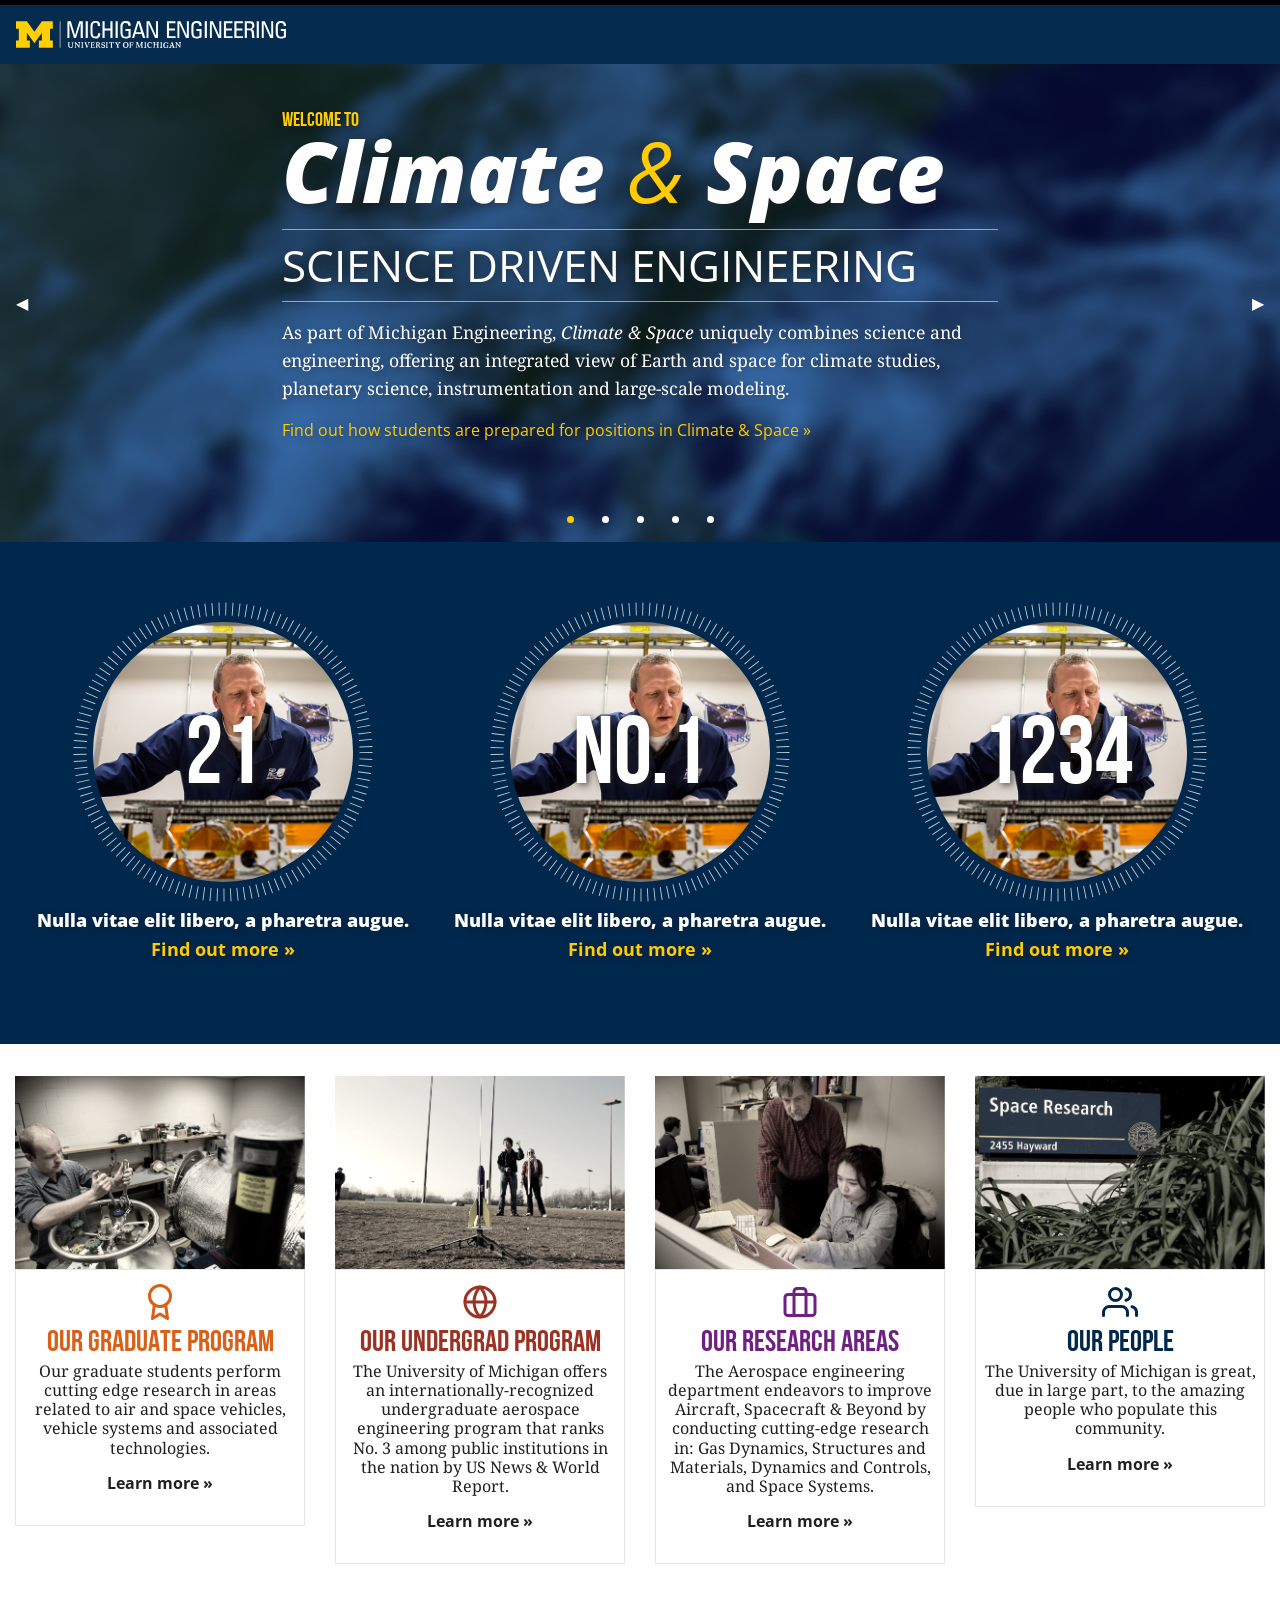
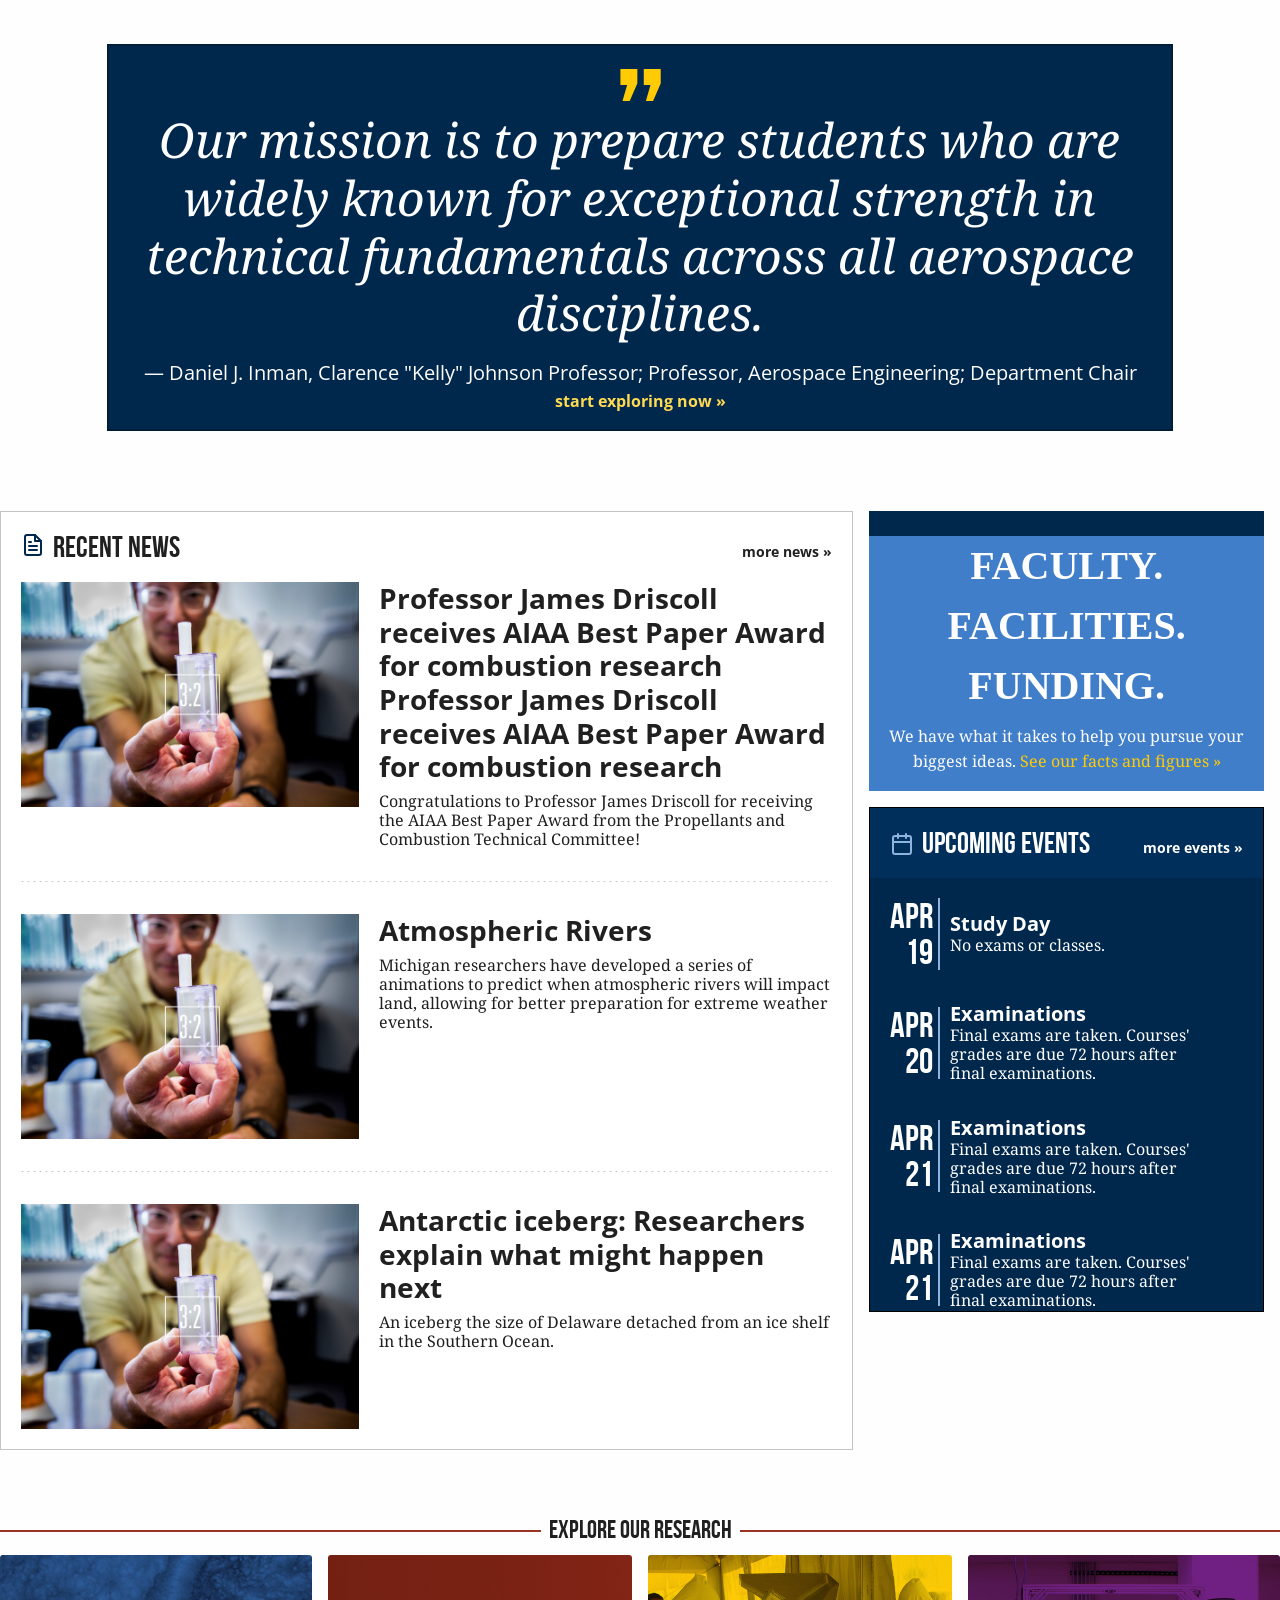
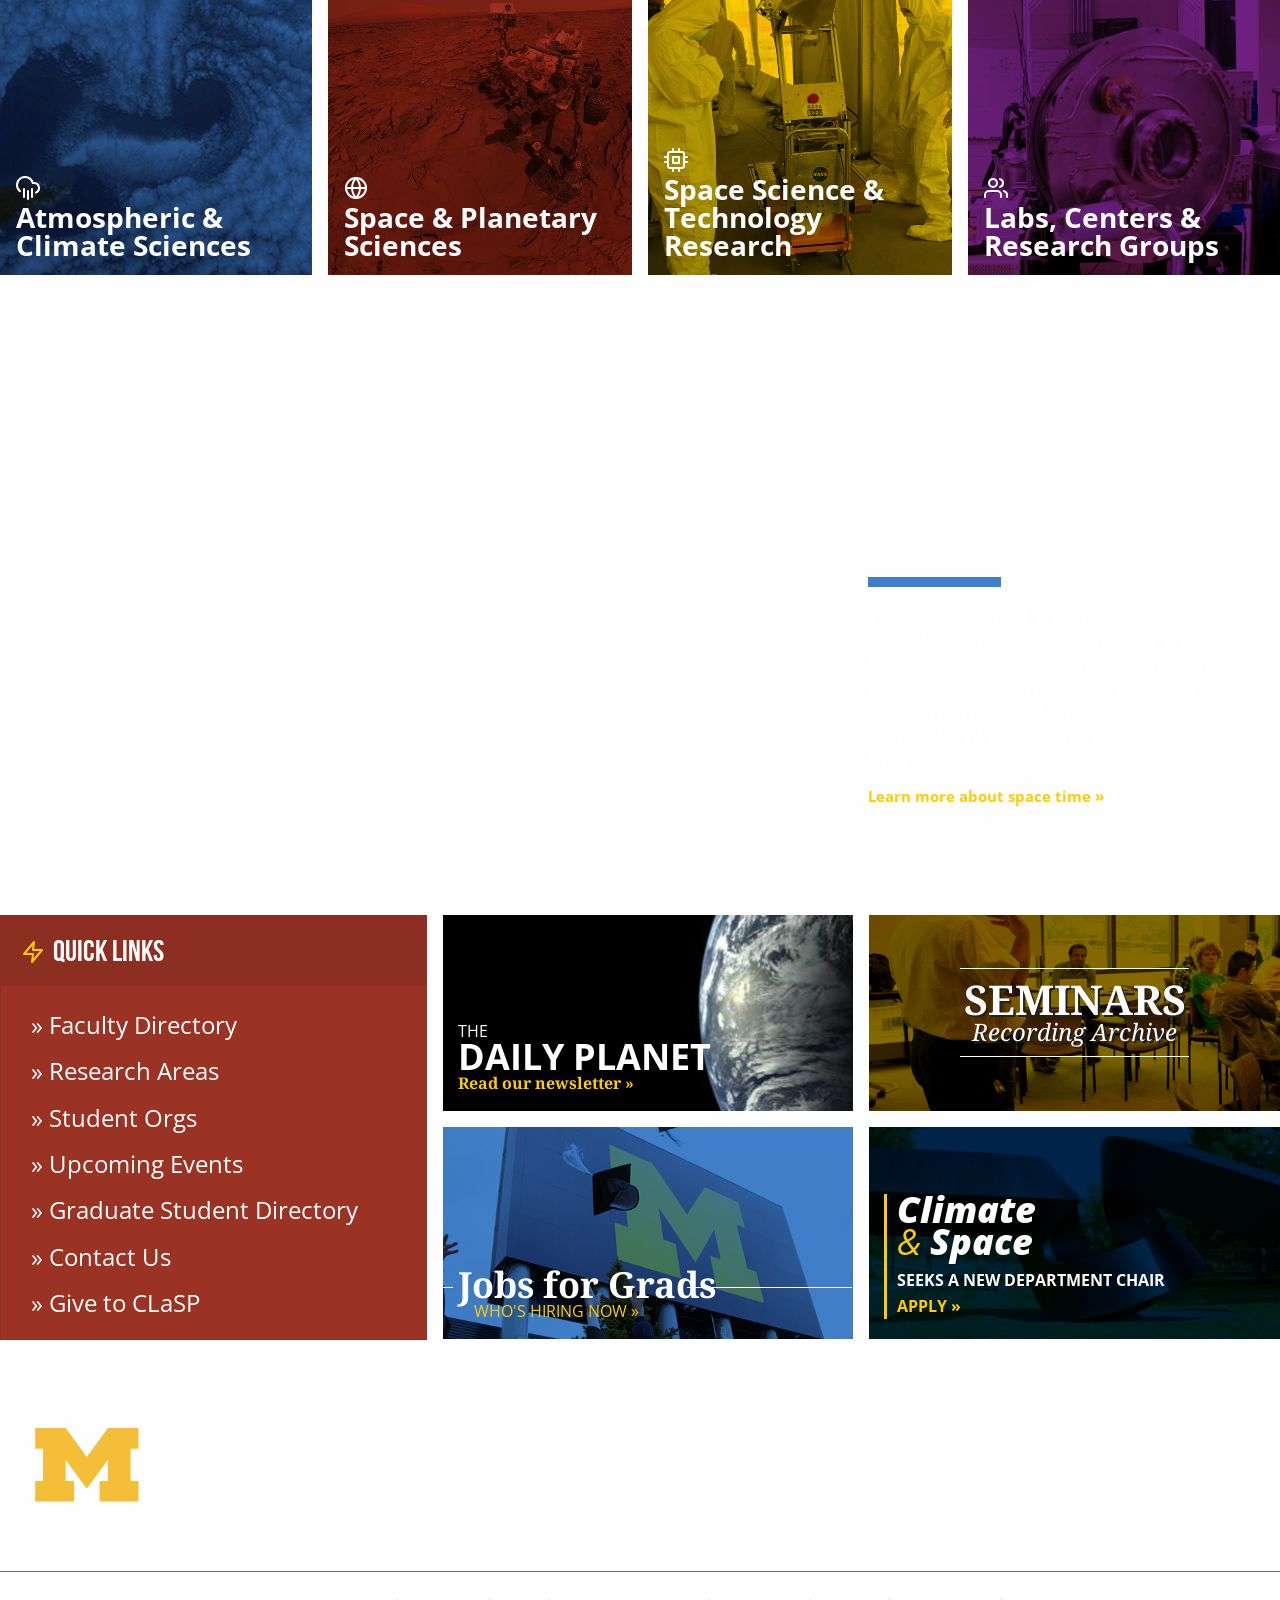
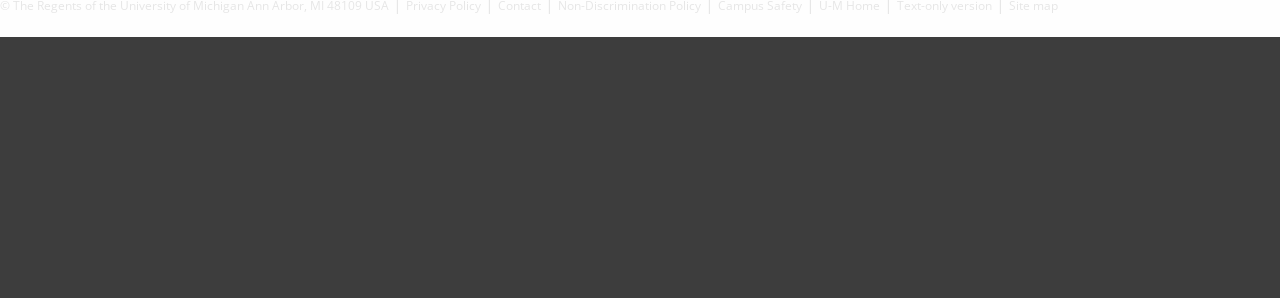
==== commit 2109d732: "add promo row work" ====
--- a/docs/small-slider.html
+++ b/docs/small-slider.html
@@ -310,7 +310,7 @@
                             <a href="#asdf">
                                     <img src="assets/img/stats.jpg" width="260" height="260" alt="describe the image"><span class="stat">21</span>
                                 <svg viewBox="0 0 100 100" version="1.1" xmlns="http://www.w3.org/2000/svg">
-                                    <g><circle fill="none" stroke="#fff" stroke-width="5" stroke-miterlimit="23" stroke-dasharray="0.35, 1.25" cx="50" cy="50" r="55"/></g>
+                                    <g><circle fill="none" stroke="#fff" stroke-width="5" stroke-miterlimit="23" stroke-dasharray="0.35, 2.25" cx="50" cy="50" r="55"/></g>
                                 </svg>
                                 </a>
                         </div>
@@ -322,7 +322,7 @@
                             <a href="#asdf">
                                     <img src="assets/img/stats.jpg" width="260" height="260" alt="describe the image"><span class="stat">No.1</span>
                                 <svg viewBox="0 0 100 100" version="1.1" xmlns="http://www.w3.org/2000/svg">
-                                    <g><circle fill="none" stroke="#fff" stroke-width="5" stroke-miterlimit="23" stroke-dasharray="0.35, 1.25" cx="50" cy="50" r="55"/></g>
+                                    <g><circle fill="none" stroke="#fff" stroke-width="5" stroke-miterlimit="23" stroke-dasharray="0.35, 2.25" cx="50" cy="50" r="55"/></g>
                                 </svg>
                                 </a>
                         </div>
@@ -334,7 +334,7 @@
                             <a href="#asdf">
                                     <img src="assets/img/stats.jpg" width="260" height="260" alt="describe the image"><span class="stat">1234</span>
                                 <svg viewBox="0 0 100 100" version="1.1" xmlns="http://www.w3.org/2000/svg">
-                                    <g><circle fill="none" stroke="#fff" stroke-width="5" stroke-miterlimit="23" stroke-dasharray="0.35, 1.25" cx="50" cy="50" r="55"/></g>
+                                    <g><circle fill="none" stroke="#fff" stroke-width="5" stroke-miterlimit="23" stroke-dasharray="0.35, 2.25" cx="50" cy="50" r="55"/></g>
                                 </svg>
                                 </a>
                         </div>
@@ -355,8 +355,8 @@
                             </svg>
                         </div>
                         <div class="text">
-                            <h3>graduate studies</h3>
-                            <p>Since 1946, faculty have built and flown more than 35 instruments on NASA and ESA spacecraft.</p>
+                            <h3>Our Graduate Program</h3>
+                            <p>Our graduate students perform cutting edge research in areas related to air and space vehicles, vehicle systems and associated technologies.</p>
                             <p class="cta">Learn more &raquo;</p>
                         </div>
                     </div>
@@ -374,8 +374,8 @@
                             </svg>
                         </div>
                         <div class="text">
-                            <h3>undergraduate studies</h3>
-                            <p>Prepare for positions in one of the growing number of fields interested in climate change.</p>
+                            <h3>Our Undergrad Program</h3>
+                            <p>The University of Michigan offers an internationally-recognized undergraduate aerospace engineering program that ranks No. 3 among public institutions in the nation by US News &amp; World Report.</p>
                             <p class="cta">Learn more &raquo;</p>
                         </div>
                     </div>
@@ -384,7 +384,7 @@
             <div class="column small-12 medium-6 large-3">
                 <a href="#">
                     <div class="image"><img src="assets/img/aud-03.jpg" alt="describe the image"></div>
-                    <div class="text-box light-blue" data-equalizer-watch>
+                    <div class="text-box purple" data-equalizer-watch>
                         <div class="icon">
                             <svg xmlns="http://www.w3.org/2000/svg" viewBox="0 0 24 24" fill="none" stroke="currentColor" stroke-width="2" stroke-linecap="round" stroke-linejoin="round" class="feather feather-briefcase">
                                 <rect x="2" y="7" width="20" height="14" rx="2" ry="2"></rect>
@@ -392,8 +392,8 @@
                             </svg>
                         </div>
                         <div class="text">
-                            <h3>undergraduate research</h3>
-                            <p>Exciting research happens everyday at Climate and Space Sciences and Engineering.</p>
+                            <h3>Our Research Areas</h3>
+                            <p>The Aerospace engineering department endeavors to improve Aircraft, Spacecraft &amp; Beyond by conducting cutting-edge research in: Gas Dynamics, Structures and Materials, Dynamics and Controls, and Space Systems.</p>
                             <p class="cta">Learn more &raquo;</p>
                         </div>
                     </div>
@@ -404,14 +404,11 @@
                     <div class="image"><img src="assets/img/aud-04.jpg" alt="describe the image"></div>
                     <div class="text-box blue" data-equalizer-watch>
                         <div class="icon">
-                            <svg xmlns="http://www.w3.org/2000/svg" viewBox="0 0 24 24" fill="none" stroke="currentColor" stroke-width="2" stroke-linecap="round" stroke-linejoin="round" class="feather feather-eye">
-                                <path d="M1 12s4-8 11-8 11 8 11 8-4 8-11 8-11-8-11-8z"></path>
-                                <circle cx="12" cy="12" r="3"></circle>
-                            </svg>
+                            <svg xmlns="http://www.w3.org/2000/svg" viewBox="0 0 24 24" fill="none" stroke="currentColor" stroke-width="2" stroke-linecap="round" stroke-linejoin="round" class="feather feather-users"><path d="M17 21v-2a4 4 0 0 0-4-4H5a4 4 0 0 0-4 4v2"></path><circle cx="9" cy="7" r="4"></circle><path d="M23 21v-2a4 4 0 0 0-3-3.87"></path><path d="M16 3.13a4 4 0 0 1 0 7.75"></path></svg>
                         </div>
                         <div class="text">
-                            <h3>Why Michigan?</h3>
-                            <p>Explore a few reasons why you should choose Climate &amp; Space for your graduate degree.</p>
+                            <h3>Our People</h3>
+                            <p>The University of Michigan is great, due in large part, to the amazing people who populate this community.</p>
                             <p class="cta">Learn more &raquo;</p>
                         </div>
                     </div>
@@ -419,13 +416,13 @@
             </div>
         </section>    <section class="quote row align-center align-middle text-center">
             <div class="quote-container column small-11 medium-10 large-10">
-                <blockquote class="the-quote">Communication and inspiration are common to both science and the arts and we can work together to benefit both of our domains.</blockquote>
-                <cite>Mark Moldwin, Professor and Associate Chair for Academic Affairs</cite>
-                <div class="cta"><a href="#">see all faculty insights &raquo;</a></div>
+                <blockquote class="the-quote">Our mission is to prepare students who are widely known for exceptional strength in technical fundamentals across all aerospace disciplines.</blockquote>
+                <cite>Daniel J. Inman, Clarence "Kelly" Johnson Professor; Professor, Aerospace Engineering; Department Chair</cite>
+                <div class="cta"><a href="#">start exploring now &raquo;</a></div>
             </div>
         </section>    <section class="feeds promo row collapse" data-equalizer data-equalize-on="medium">
             <div class="column small-12 medium-12 large-8 news" data-equalizer-watch>
-                <div class="section_title row align-justify">
+                <div class="section_title row align-justify collapse">
                     <div class="column small-10 shrink">
                         <svg xmlns="http://www.w3.org/2000/svg" width="24" height="24" viewBox="0 0 24 24" fill="none" stroke="currentColor" stroke-width="2" stroke-linecap="round" stroke-linejoin="round" class="feather feather-file-text">
                             <path d="M14 2H6a2 2 0 0 0-2 2v16a2 2 0 0 0 2 2h12a2 2 0 0 0 2-2V8z"></path>
@@ -441,8 +438,9 @@
                     <a href="" class="row collapse">
                         <div class="small-3 medium-4 large-5 column small-order-2 medium-order-1 image"><img src="assets/img/3-2-img-large-01.jpg" alt="Placeholder"></div>
                         <div class="small-9 medium-8 large-7 column text small-order-1 medium-order-2">
-                            <h4 class="hed">Professor Ruf discusses CYGNSS and Hurricane Harvey in Science magazine</h4>
-                            <p class="dek"><em>Climate &amp; Space</em> professor Chris Ruf talks about the CYGNSS cyclone-tracking mission and his flight with the NOAA Hurricane Hunters as they penetrated Hurricane Harvey last weekend. </p>
+                            <h4 class="hed">Professor James Driscoll receives AIAA Best Paper Award for combustion research
+        Professor James Driscoll receives AIAA Best Paper Award for combustion research</h4>
+                            <p class="dek">Congratulations to Professor James Driscoll for receiving the AIAA Best Paper Award from the Propellants and Combustion Technical Committee! </p>
                         </div>
                         <svg width="100%" class="border column small-12  small-order-3 medium-order-3">
                             <line class="stroke" x1="1" x2="100%" y1="1" y2="1" stroke="black" stroke-width="1" stroke-linecap="round" stroke-dasharray="1, 5" />
@@ -476,13 +474,16 @@
             </div>
             <div class="column small-12 medium-12 large-4 promos">
                 <div class="callout row align-center collapse" data-equalizer-watch>
-                    <div class="promo column align-self-stretch small-12 wunderground">
-                        <div class="weather-widget row collapse">
-                            <div class="column small-12 widget text-center"><a href="http://www.wunderground.com/cgi-bin/findweather/getForecast?query=zmw:48103.1.99999&bannertypeclick=wu_clean2day" title="Ann Arbor, Michigan Weather Forecast" target="_blank"><img src="http://weathersticker.wunderground.com/weathersticker/cgi-bin/banner/ban/wxBanner?bannertype=wu_clean2day_cond&airportcode=KARB&ForcedCity=Ann Arbor&ForcedState=MI&zip=48103&language=EN" alt="Find more about Weather in Ann Arbor, MI" /></a>
+                    <div class="promo column align-self-stretch small-12 custom-block">
+                        <div class="custom-widget row collapse">
+                            <div class="column small-12 widget text-center"><img src="https://aero.engin.umich.edu/wp-content/uploads/sites/2/2017/06/tenure-track-faculty.jpg" alt="">
                             </div>
                         </div>
                         <div class="copy row align-middle">
-                            <div class="column small-12 text-center"><a href="">weather underground was founded here</a></div>
+                            <div class="column small-12 text-center">
+                                <h3><a href="">Faculty. Facilities. Funding.</a></h3>
+                                <p><a href="#">We have what it takes to help you pursue your biggest ideas. <span class="cta">See our facts and figures &raquo;</span></a></p>
+                            </div>
                         </div>
                     </div>
                     <div class="events column align-self-stretch small-12 blue">
--- a/docs/assets/css/app.css
+++ b/docs/assets/css/app.css
@@ -480,7 +480,7 @@
 body {
   margin: 0;
   padding: 0;
-  background: #f9f9f9;
+  background: #fefefe;
   font-family: "Noto Serif", Georgia, serif;
   font-weight: normal;
   line-height: 1.54;
@@ -5782,7 +5782,7 @@
   display: none;
   border: 1px solid #c4c4c4;
   border-radius: 3px;
-  background-color: #f9f9f9;
+  background-color: #fefefe;
   font-size: 1rem; }
   .dropdown-pane.is-opening {
     display: block; }
@@ -9638,7 +9638,7 @@
         .main-content .stats .image a svg:hover circle, .main-content .stats .image a svg:focus circle, .main-content .stats .image a svg:active circle {
           stroke: #ffcb05;
           stroke-width: 6;
-          stroke-dasharray: 0.35, 1.25; }
+          stroke-dasharray: 0.35, 2.25; }
       @media screen and (max-width: 48em) {
         .main-content .stats .image a svg {
           bottom: -6.125rem; } }
@@ -9741,7 +9741,10 @@
         background-color: white;
         margin: 0 auto; }
         .main-content .aud-row .column a .text-box .icon svg, .main-content .aud-row .columns a .text-box .icon svg {
-          margin: .875rem;
+          margin-top: .875rem;
+          margin-right: .875rem;
+          margin-bottom: 0;
+          margin-left: .875rem;
           padding: 0;
           display: block; }
       .main-content .aud-row .column a .text-box .text h3, .main-content .aud-row .columns a .text-box .text h3 {
@@ -9751,7 +9754,8 @@
         font-size: 1.875rem;
         margin-bottom: 0; }
       .main-content .aud-row .column a .text-box .text p, .main-content .aud-row .columns a .text-box .text p {
-        color: #202020; }
+        color: #202020;
+        line-height: 1.2; }
       .main-content .aud-row .column a .text-box .text .cta, .main-content .aud-row .columns a .text-box .text .cta {
         font-family: "Open Sans", Helvetica, sans-serif;
         font-weight: 700;
@@ -9760,7 +9764,7 @@
       -webkit-filter: grayscale(0) sepia(0);
               filter: grayscale(0) sepia(0); }
     .main-content .aud-row .column a:hover .text-box .cta, .main-content .aud-row .columns a:hover .text-box .cta {
-      color: #9a3324; }
+      color: #005d92; }
     .main-content .aud-row .column a:hover .blue, .main-content .aud-row .columns a:hover .blue {
       box-shadow: 0 2px 0 #00274c; }
     .main-content .aud-row .column a:hover .light-blue, .main-content .aud-row .columns a:hover .light-blue {
@@ -9784,49 +9788,46 @@
     .main-content .quote {
       margin-bottom: 2rem; } }
   .main-content .quote .quote-container {
-    padding: 1rem;
-    border: 1px solid #9a3324;
-    box-shadow: 0 0 0 #9a3324;
+    color: #fefefe;
+    padding: 0 0 1rem;
+    border: 2px solid #001d38;
+    background-color: #00274c;
     transition: all .2s ease; }
     .main-content .quote .quote-container:before {
       content: '\201D';
-      font-family: "Noto Serif", Georgia, serif;
-      font-size: 9rem;
+      font-family: "bebas_neuebold", Helvetica, sans-serif;
+      font-size: 10rem;
       font-weight: 700;
-      color: #9a3324;
-      background-color: #f9f9f9;
-      display: inline-block;
+      color: #ffcb05;
       padding: 1rem;
-      margin-top: -4.75rem;
       line-height: 1;
-      height: 6rem; }
-    .main-content .quote .quote-container:hover, .main-content .quote .quote-container:focus {
-      box-shadow: -5px 5px 0 #9a3324; }
+      display: inline;
+      margin-bottom: 0; }
     .main-content .quote .quote-container .the-quote {
-      color: #202020;
+      color: #fefefe;
       border: 0;
       font-size: 3rem;
       font-style: italic;
       line-height: 1.2;
-      margin-top: -3.75rem; }
+      margin-top: -6.5rem; }
       @media screen and (max-width: 39.9375em) {
         .main-content .quote .quote-container .the-quote {
           font-size: 1.5rem; } }
     .main-content .quote .quote-container cite {
       font-family: "Open Sans", Helvetica, sans-serif;
       font-style: normal;
-      color: #202020;
-      font-size: 1.25rem; }
+      font-size: 1.25rem;
+      color: #fefefe; }
       @media screen and (max-width: 39.9375em) {
         .main-content .quote .quote-container cite {
           font-size: 1rem; } }
     .main-content .quote .quote-container .cta a {
       font-family: "Open Sans", Helvetica, sans-serif;
       font-weight: bold;
-      color: #5c1e16;
+      color: #ffdb52;
       transition: all .2s ease-in-out; }
       .main-content .quote .quote-container .cta a:hover {
-        color: #9a3324; }
+        color: #ffcb05; }
     @media screen and (max-width: 39.9375em) {
       .main-content .quote .quote-container .cta {
         font-size: .9rem; } }
@@ -9855,7 +9856,7 @@
       margin-bottom: 1.25rem;
       line-height: 1; }
       .main-content .feeds .news .section_title svg {
-        color: #d86018; }
+        color: #00274c; }
       .main-content .feeds .news .section_title span {
         margin-left: .5rem; }
       .main-content .feeds .news .section_title a {
@@ -9866,7 +9867,7 @@
         color: #202020;
         transition: all .2s ease-in-out; }
         .main-content .feeds .news .section_title a:hover {
-          color: #9a3324; }
+          color: #407ec9; }
     .main-content .feeds .news .article {
       margin-bottom: 2rem; }
       .main-content .feeds .news .article:last-child {
@@ -9876,14 +9877,7 @@
         color: #202020;
         transition: all .2s ease-in-out; }
         .main-content .feeds .news .article a:hover, .main-content .feeds .news .article a:focus {
-          color: #9a3324; }
-          .main-content .feeds .news .article a:hover .image img, .main-content .feeds .news .article a:focus .image img {
-            opacity: 1;
-            box-shadow: -5px 5px 0 #d86018; }
-        .main-content .feeds .news .article a .image img {
-          opacity: .8;
-          transition: all 0.2s;
-          box-shadow: 0 0 0 #d86018; }
+          color: #005d92; }
         .main-content .feeds .news .article a .text {
           padding-left: 1.25rem; }
           @media screen and (max-width: 39.9375em) {
@@ -9893,13 +9887,14 @@
           .main-content .feeds .news .article a .text .hed {
             font-family: "Open Sans", Helvetica, sans-serif;
             font-weight: 700;
-            font-size: 1.85rem;
+            font-size: 1.75rem;
             line-height: 1.2; }
             @media screen and (max-width: 39.9375em) {
               .main-content .feeds .news .article a .text .hed {
                 font-size: .9rem; } }
           .main-content .feeds .news .article a .text .dek {
-            font-size: 1.125rem;
+            font-size: 1rem;
+            line-height: 1.2;
             margin-bottom: 0; }
             @media screen and (max-width: 39.9375em) {
               .main-content .feeds .news .article a .text .dek {
@@ -9917,33 +9912,29 @@
     padding-bottom: 0;
     border: 0;
     background-color: transparent; }
-    .main-content .feeds .promos .callout .wunderground {
+    .main-content .feeds .promos .callout .custom-block {
       background-color: #407ec9;
       margin-bottom: 1rem; }
-      @media screen and (max-width: 63.9375em) {
-        .main-content .feeds .promos .callout .wunderground {
-          min-height: 18.75rem; } }
-      .main-content .feeds .promos .callout .wunderground .weather-widget {
-        height: 35%;
+      .main-content .feeds .promos .callout .custom-block .custom-widget {
         background-color: #00274c; }
-        .main-content .feeds .promos .callout .wunderground .weather-widget .widget {
-          margin-top: 3rem; }
-          .main-content .feeds .promos .callout .wunderground .weather-widget .widget a img {
-            box-shadow: 0 0 0 #ffcb05;
-            transition: all .2s ease-in-out; }
-            .main-content .feeds .promos .callout .wunderground .weather-widget .widget a img:hover {
-              box-shadow: -5px 5px 0 #9a3324; }
-      .main-content .feeds .promos .callout .wunderground .copy {
-        height: 65%; }
-        .main-content .feeds .promos .callout .wunderground .copy .column a, .main-content .feeds .promos .callout .wunderground .copy .columns a {
-          font-family: 'Pathway Gothic One';
-          text-transform: uppercase;
-          color: #fefefe;
-          font-size: 2.75rem;
-          line-height: .9;
-          transition: all .2s ease-in-out; }
-          .main-content .feeds .promos .callout .wunderground .copy .column a:hover, .main-content .feeds .promos .callout .wunderground .copy .columns a:hover {
-            color: #ffcb05; }
+      .main-content .feeds .promos .callout .custom-block .copy .column h3 a, .main-content .feeds .promos .callout .custom-block .copy .columns h3 a {
+        font-family: 'Pathway Gothic One';
+        text-transform: uppercase;
+        color: #fefefe;
+        font-size: 2.5rem;
+        line-height: 1.5;
+        transition: all .2s ease-in-out; }
+        .main-content .feeds .promos .callout .custom-block .copy .column h3 a:hover, .main-content .feeds .promos .callout .custom-block .copy .columns h3 a:hover {
+          color: #ffcb05; }
+      .main-content .feeds .promos .callout .custom-block .copy .column p a, .main-content .feeds .promos .callout .custom-block .copy .columns p a {
+        color: #fefefe;
+        font-size: 1rem;
+        line-height: 1.5;
+        transition: all .2s ease-in-out; }
+        .main-content .feeds .promos .callout .custom-block .copy .column p a:hover, .main-content .feeds .promos .callout .custom-block .copy .columns p a:hover {
+          color: #ffcb05; }
+        .main-content .feeds .promos .callout .custom-block .copy .column p a .cta, .main-content .feeds .promos .callout .custom-block .copy .columns p a .cta {
+          color: #ffcb05; }
     .main-content .feeds .promos .callout .events {
       padding: 0;
       background-color: #00274c;
@@ -9975,37 +9966,36 @@
       .main-content .feeds .promos .callout .events .event_wrap {
         padding-left: 1.25rem;
         padding-right: 1.25rem; }
-        .main-content .feeds .promos .callout .events .event_wrap .row, .main-content .feeds .promos .callout .events .event_wrap .research .card .text, .main-content .research .card .feeds .promos .callout .events .event_wrap .text {
+        .main-content .feeds .promos .callout .events .event_wrap a {
+          color: #fefefe;
+          transition: all .2s ease-in-out;
           margin-bottom: 2rem; }
-          .main-content .feeds .promos .callout .events .event_wrap .row:last-child, .main-content .feeds .promos .callout .events .event_wrap .research .card .text:last-child, .main-content .research .card .feeds .promos .callout .events .event_wrap .text:last-child {
+          .main-content .feeds .promos .callout .events .event_wrap a:last-child {
             margin-bottom: 0; }
           @media screen and (max-width: 63.9375em) {
-            .main-content .feeds .promos .callout .events .event_wrap .row:last-child, .main-content .feeds .promos .callout .events .event_wrap .research .card .text:last-child, .main-content .research .card .feeds .promos .callout .events .event_wrap .text:last-child {
+            .main-content .feeds .promos .callout .events .event_wrap a:last-child {
               margin-bottom: 2rem; } }
-        .main-content .feeds .promos .callout .events .event_wrap .title {
-          margin-bottom: 0;
-          line-height: 1.2;
-          font-size: 1.25rem;
-          font-family: "Open Sans", Helvetica, sans-serif;
-          font-weight: 700; }
-        .main-content .feeds .promos .callout .events .event_wrap .location {
-          margin-bottom: 0;
-          line-height: 1.2;
-          font-size: 1rem; }
-        .main-content .feeds .promos .callout .events .event_wrap .date {
-          margin-right: 10px; }
-          .main-content .feeds .promos .callout .events .event_wrap .date .month,
-          .main-content .feeds .promos .callout .events .event_wrap .date .day {
-            font-family: "bebas_neuebold", Helvetica, sans-serif;
-            color: #8fb3df;
-            padding-right: 5px;
-            border-right: 2px solid #8fb3df;
-            font-size: 2.25rem;
-            text-transform: uppercase;
-            line-height: 1; }
-        .main-content .feeds .promos .callout .events .event_wrap a {
-          color: #fefefe;
-          transition: all .2s ease-in-out; }
+          .main-content .feeds .promos .callout .events .event_wrap a .title {
+            margin-bottom: 0;
+            line-height: 1.2;
+            font-size: 1.25rem;
+            font-family: "Open Sans", Helvetica, sans-serif;
+            font-weight: 700; }
+          .main-content .feeds .promos .callout .events .event_wrap a .location {
+            margin-bottom: 0;
+            line-height: 1.2;
+            font-size: 1rem; }
+          .main-content .feeds .promos .callout .events .event_wrap a .date {
+            margin-right: 10px; }
+            .main-content .feeds .promos .callout .events .event_wrap a .date .month,
+            .main-content .feeds .promos .callout .events .event_wrap a .date .day {
+              font-family: "bebas_neuebold", Helvetica, sans-serif;
+              color: #fefefe;
+              padding-right: 5px;
+              border-right: 2px solid #8fb3df;
+              font-size: 2.25rem;
+              text-transform: uppercase;
+              line-height: 1; }
           .main-content .feeds .promos .callout .events .event_wrap a:hover {
             color: #ffcb05; }
             .main-content .feeds .promos .callout .events .event_wrap a:hover .month,
@@ -10022,7 +10012,7 @@
   font-family: "bebas_neuebold", Helvetica, sans-serif;
   text-transform: uppercase;
   font-weight: normal;
-  background-color: #f9f9f9;
+  background-color: #fefefe;
   margin-top: -1.25rem;
   padding-left: .5rem;
   padding-right: .5rem; }
@@ -10097,6 +10087,7 @@
       .main-content .video .responsive-embed {
         margin-bottom: 1rem; } }
   .main-content .video .caption {
+    line-height: 1.2;
     font-family: "Open Sans", Helvetica, sans-serif;
     font-size: 1.25rem;
     font-weight: 700;
@@ -10112,7 +10103,11 @@
       border: none;
       margin-bottom: 1rem; }
     .main-content .video .caption .dek {
-      line-height: 1.5; }
+      line-height: 1.2;
+      padding-right: 1.5rem; }
+      @media screen and (max-width: 63.9375em) {
+        .main-content .video .caption .dek {
+          padding-right: 0; } }
     .main-content .video .caption .cta {
       color: #ffcb05;
       margin-top: .5rem;
@@ -10175,8 +10170,8 @@
         .main-content .more-promos .quick-links ul li:hover:before {
           color: #ffcb05; }
   .main-content .more-promos .promo-col .promo {
-    border-left: 1rem solid #f9f9f9;
-    border-bottom: 1rem solid #f9f9f9;
+    border-left: 1rem solid #fefefe;
+    border-bottom: 1rem solid #fefefe;
     height: 50%;
     background-position: center;
     background-size: cover; }
@@ -10963,4 +10958,4 @@
   .styleguide footer {
     padding: 3rem 0; }
 
-/*# sourceMappingURL=[data-uri]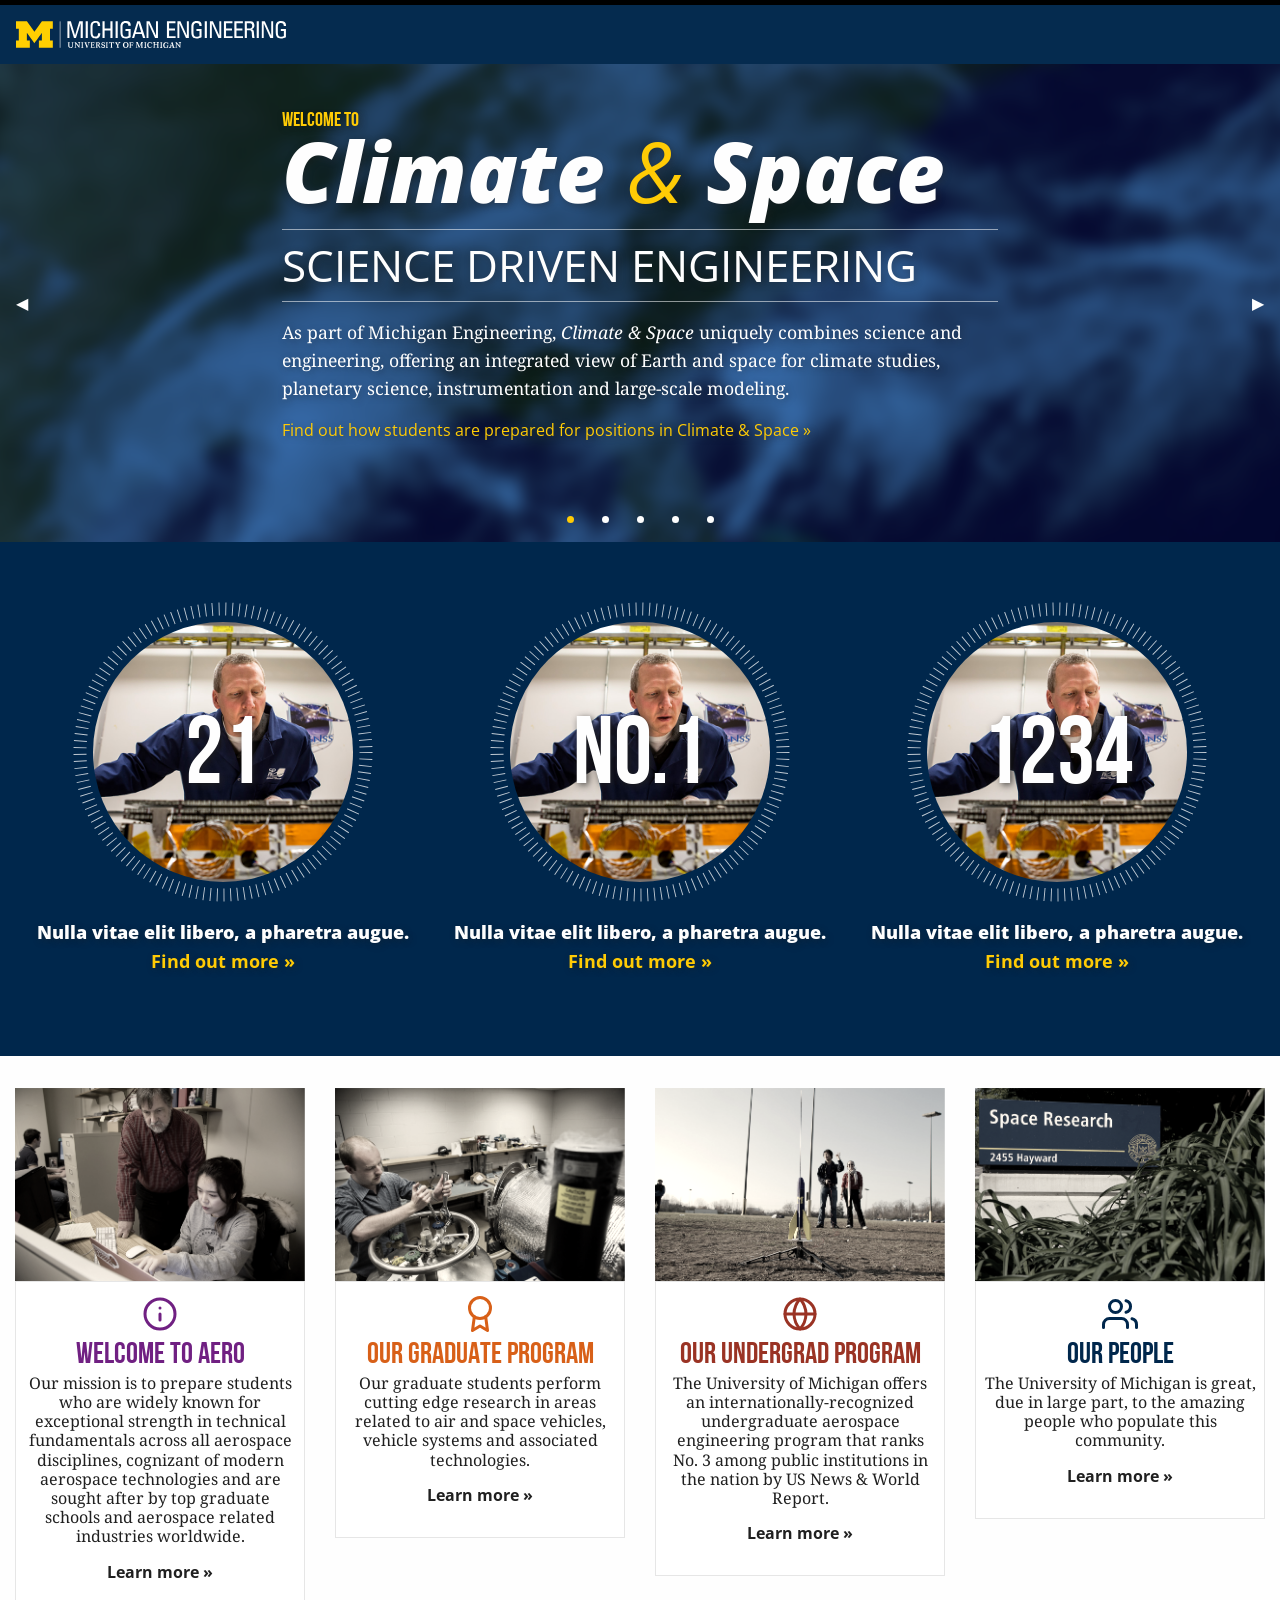
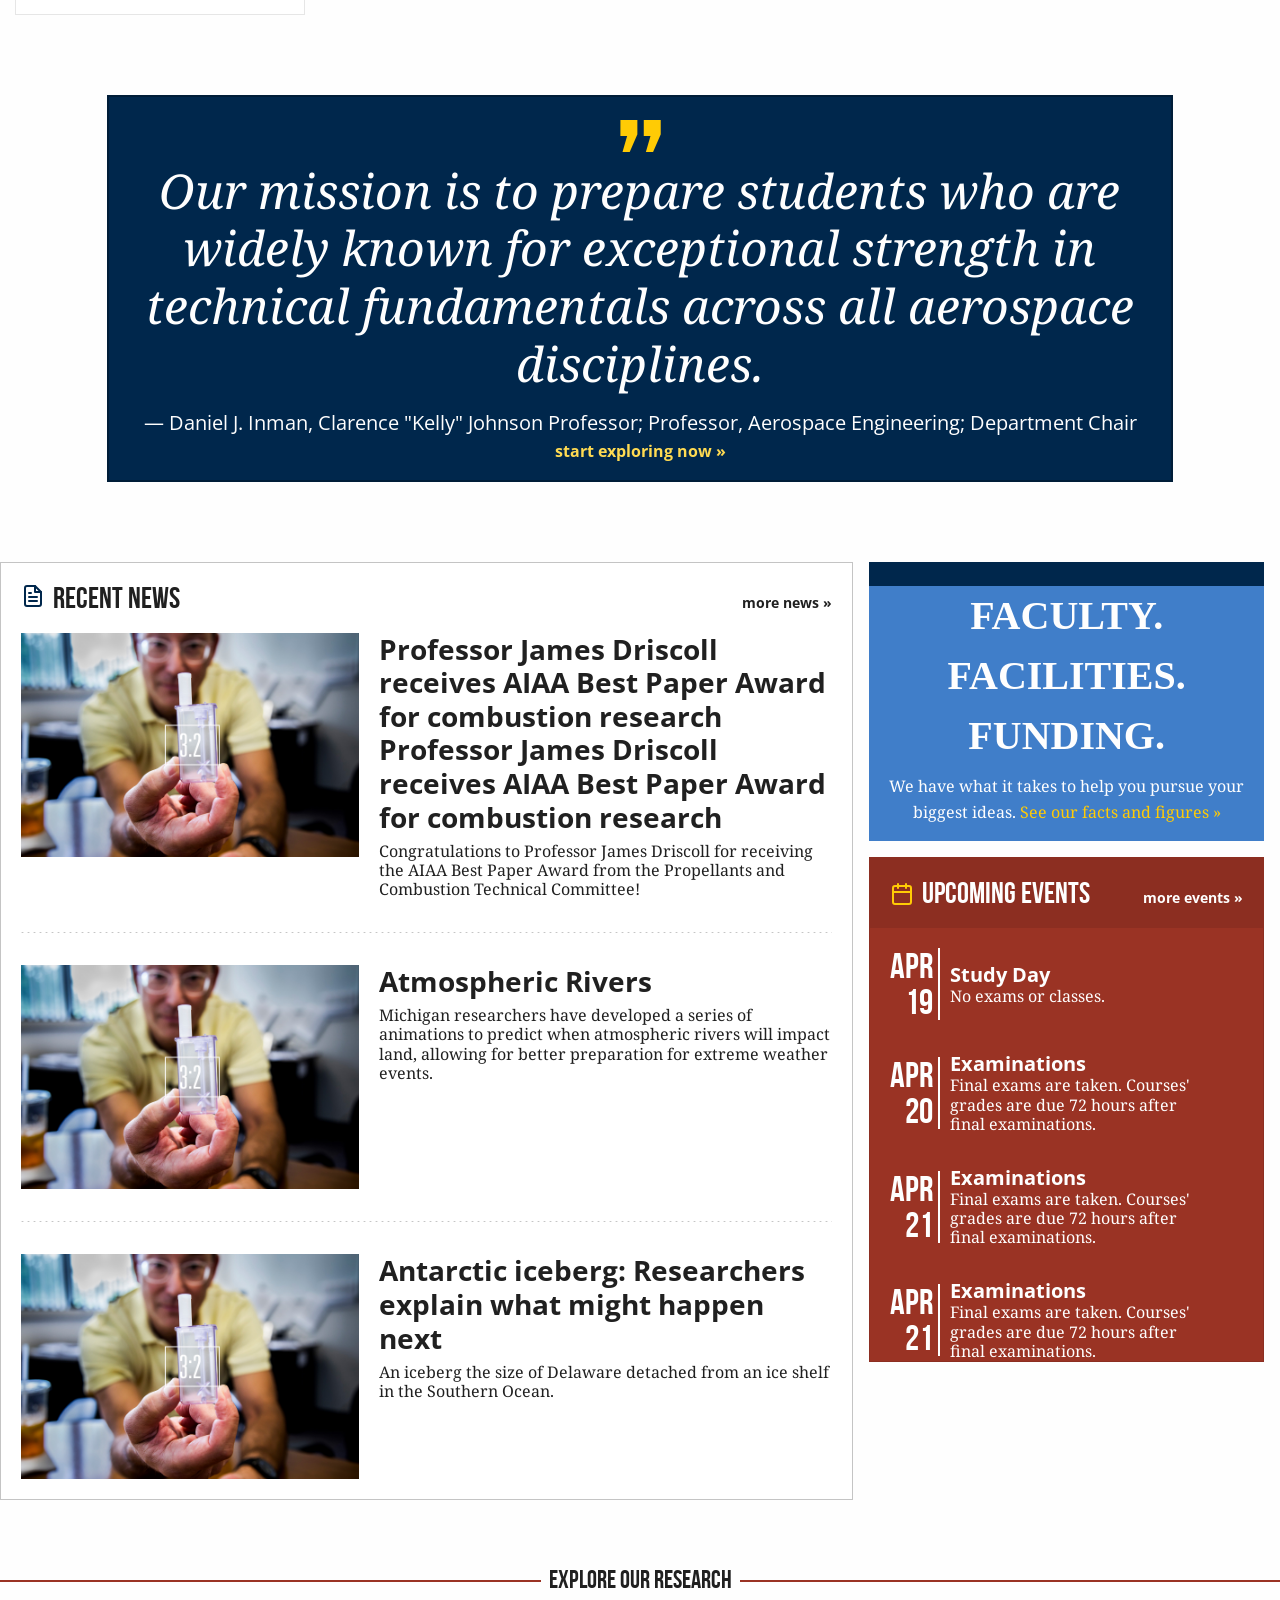
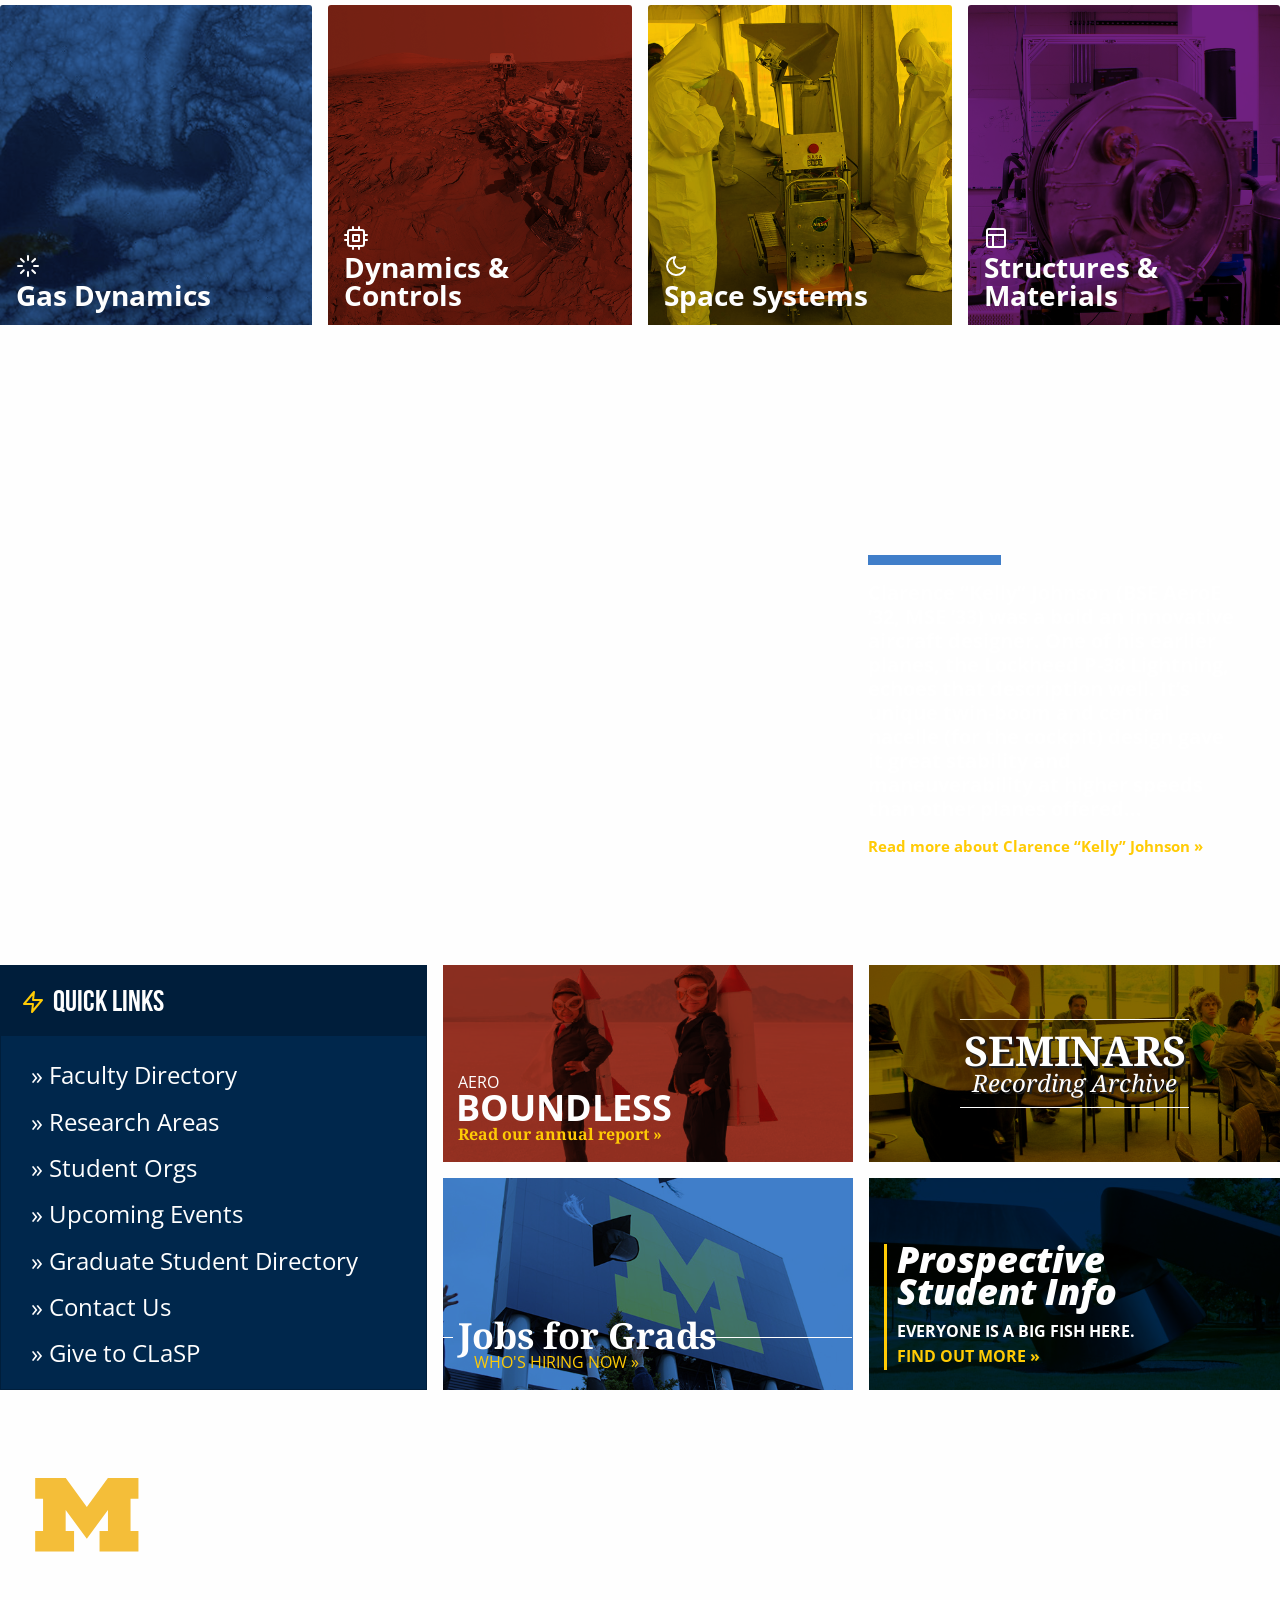
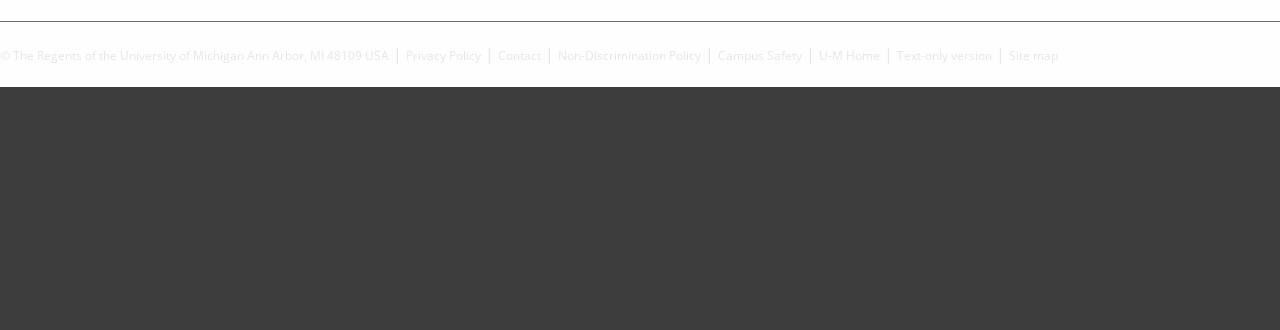
==== commit 1aef626e: "update 4 promos and add color options" ====
--- a/docs/small-slider.html
+++ b/docs/small-slider.html
@@ -346,6 +346,25 @@
         </section>    <section class="aud-row row expanded text-center" data-equalizer data-equalize-on="medium">
             <div class="column small-12 medium-6 large-3">
                 <a href="#">
+                    <div class="image"><img src="assets/img/aud-03.jpg" alt="describe the image"></div>
+                    <div class="text-box purple" data-equalizer-watch>
+                        <div class="icon">
+                            <svg xmlns="http://www.w3.org/2000/svg" viewBox="0 0 24 24" fill="none" stroke="currentColor" stroke-width="2" stroke-linecap="round" stroke-linejoin="round" class="feather feather-info">
+                                <circle cx="12" cy="12" r="10"></circle>
+                                <line x1="12" y1="16" x2="12" y2="12"></line>
+                                <line x1="12" y1="8" x2="12" y2="8"></line>
+                            </svg>
+                        </div>
+                        <div class="text">
+                            <h3>Welcome to AERO</h3>
+                            <p>Our mission is to prepare students who are widely known for exceptional strength in technical fundamentals across all aerospace disciplines, cognizant of modern aerospace technologies and are sought after by top graduate schools and aerospace related industries worldwide.</p>
+                            <p class="cta">Learn more &raquo;</p>
+                        </div>
+                    </div>
+                </a>
+            </div>
+            <div class="column small-12 medium-6 large-3">
+                <a href="#">
                     <div class="image"><img src="assets/img/aud-01.jpg" alt="describe the image"></div>
                     <div class="text-box orange" data-equalizer-watch>
                         <div class="icon">
@@ -383,28 +402,15 @@
             </div>
             <div class="column small-12 medium-6 large-3">
                 <a href="#">
-                    <div class="image"><img src="assets/img/aud-03.jpg" alt="describe the image"></div>
-                    <div class="text-box purple" data-equalizer-watch>
-                        <div class="icon">
-                            <svg xmlns="http://www.w3.org/2000/svg" viewBox="0 0 24 24" fill="none" stroke="currentColor" stroke-width="2" stroke-linecap="round" stroke-linejoin="round" class="feather feather-briefcase">
-                                <rect x="2" y="7" width="20" height="14" rx="2" ry="2"></rect>
-                                <path d="M16 21V5a2 2 0 0 0-2-2h-4a2 2 0 0 0-2 2v16"></path>
-                            </svg>
-                        </div>
-                        <div class="text">
-                            <h3>Our Research Areas</h3>
-                            <p>The Aerospace engineering department endeavors to improve Aircraft, Spacecraft &amp; Beyond by conducting cutting-edge research in: Gas Dynamics, Structures and Materials, Dynamics and Controls, and Space Systems.</p>
-                            <p class="cta">Learn more &raquo;</p>
-                        </div>
-                    </div>
-                </a>
-            </div>
-            <div class="column small-12 medium-6 large-3">
-                <a href="#">
                     <div class="image"><img src="assets/img/aud-04.jpg" alt="describe the image"></div>
                     <div class="text-box blue" data-equalizer-watch>
                         <div class="icon">
-                            <svg xmlns="http://www.w3.org/2000/svg" viewBox="0 0 24 24" fill="none" stroke="currentColor" stroke-width="2" stroke-linecap="round" stroke-linejoin="round" class="feather feather-users"><path d="M17 21v-2a4 4 0 0 0-4-4H5a4 4 0 0 0-4 4v2"></path><circle cx="9" cy="7" r="4"></circle><path d="M23 21v-2a4 4 0 0 0-3-3.87"></path><path d="M16 3.13a4 4 0 0 1 0 7.75"></path></svg>
+                            <svg xmlns="http://www.w3.org/2000/svg" viewBox="0 0 24 24" fill="none" stroke="currentColor" stroke-width="2" stroke-linecap="round" stroke-linejoin="round" class="feather feather-users">
+                                <path d="M17 21v-2a4 4 0 0 0-4-4H5a4 4 0 0 0-4 4v2"></path>
+                                <circle cx="9" cy="7" r="4"></circle>
+                                <path d="M23 21v-2a4 4 0 0 0-3-3.87"></path>
+                                <path d="M16 3.13a4 4 0 0 1 0 7.75"></path>
+                            </svg>
                         </div>
                         <div class="text">
                             <h3>Our People</h3>
@@ -486,7 +492,7 @@
                             </div>
                         </div>
                     </div>
-                    <div class="events column align-self-stretch small-12 blue">
+                    <div class="events column align-self-stretch small-12 red">
                         <div class="section_title row align-justify align-bottom collapse">
                             <div class="column small-10 shrink">
                                 <svg xmlns="http://www.w3.org/2000/svg" width="24" height="24" viewBox="0 0 24 24" fill="none" stroke="currentColor" stroke-width="2" stroke-linecap="round" stroke-linejoin="round" class="feather feather-calendar">
@@ -556,38 +562,24 @@
                     <div class="text card-01 blue-duotone">
                         <div class="title">
                             <div class="icon">
-                                <svg xmlns="http://www.w3.org/2000/svg" width="24" height="24" viewBox="0 0 24 24" fill="none" stroke="currentColor" stroke-width="2" stroke-linecap="round" stroke-linejoin="round" class="feather feather-cloud-rain">
-                                    <line x1="16" y1="13" x2="16" y2="21"></line>
-                                    <line x1="8" y1="13" x2="8" y2="21"></line>
-                                    <line x1="12" y1="15" x2="12" y2="23"></line>
-                                    <path d="M20 16.58A5 5 0 0 0 18 7h-1.26A8 8 0 1 0 4 15.25"></path>
-                                </svg>
-                            </div>Atmospheric &amp; Climate Sciences</div>
+                                <svg xmlns="http://www.w3.org/2000/svg" width="24" height="24" viewBox="0 0 24 24" fill="none" stroke="currentColor" stroke-width="2" stroke-linecap="round" stroke-linejoin="round" class="feather feather-loader">
+                                    <line x1="12" y1="2" x2="12" y2="6"></line>
+                                    <line x1="12" y1="18" x2="12" y2="22"></line>
+                                    <line x1="4.93" y1="4.93" x2="7.76" y2="7.76"></line>
+                                    <line x1="16.24" y1="16.24" x2="19.07" y2="19.07"></line>
+                                    <line x1="2" y1="12" x2="6" y2="12"></line>
+                                    <line x1="18" y1="12" x2="22" y2="12"></line>
+                                    <line x1="4.93" y1="19.07" x2="7.76" y2="16.24"></line>
+                                    <line x1="16.24" y1="7.76" x2="19.07" y2="4.93"></line>
+                                </svg>
+                                </svg>
+                            </div>Gas Dynamics</div>
                     </div>
                 </a>
             </div>
             <div class="column small-12 medium-6 large-3">
                 <a class="card" href="">
                     <div class="text card-02 red-duotone">
-                        <div class="title">
-                            <div class="icon">
-                                <svg xmlns="http://www.w3.org/2000/svg" width="24" height="24" viewBox="0 0 24 24" fill="none" stroke="currentColor" stroke-width="2" stroke-linecap="round" stroke-linejoin="round" class="feather feather-globe">
-                                    <circle cx="12" cy="12" r="10"></circle>
-                                    <line x1="2" y1="12" x2="22" y2="12"></line>
-                                    <path d="M12 2a15.3 15.3 0 0 1 4 10 15.3 15.3 0 0 1-4 10 15.3 15.3 0 0 1-4-10 15.3 15.3 0 0 1 4-10z"></path>
-                                </svg>
-                                <line x1="16" y1="13" x2="16" y2="21"></line>
-                                <line x1="8" y1="13" x2="8" y2="21"></line>
-                                <line x1="12" y1="15" x2="12" y2="23"></line>
-                                <path d="M20 16.58A5 5 0 0 0 18 7h-1.26A8 8 0 1 0 4 15.25"></path>
-                                </svg>
-                            </div>Space &amp; Planetary Sciences</div>
-                    </div>
-                </a>
-            </div>
-            <div class="column small-12 medium-6 large-3">
-                <a class="card" href="">
-                    <div class="text card-03 yellow-duotone">
                         <div class="title">
                             <div class="icon">
                                 <svg xmlns="http://www.w3.org/2000/svg" width="24" height="24" viewBox="0 0 24 24" fill="none" stroke="currentColor" stroke-width="2" stroke-linecap="round" stroke-linejoin="round" class="feather feather-cpu">
@@ -602,7 +594,24 @@
                                     <line x1="1" y1="9" x2="4" y2="9"></line>
                                     <line x1="1" y1="14" x2="4" y2="14"></line>
                                 </svg>
-                            </div>Space Science &amp; Technology Research</div>
+                                <line x1="16" y1="13" x2="16" y2="21"></line>
+                                <line x1="8" y1="13" x2="8" y2="21"></line>
+                                <line x1="12" y1="15" x2="12" y2="23"></line>
+                                <path d="M20 16.58A5 5 0 0 0 18 7h-1.26A8 8 0 1 0 4 15.25"></path>
+                                </svg>
+                            </div>Dynamics &amp; Controls</div>
+                    </div>
+                </a>
+            </div>
+            <div class="column small-12 medium-6 large-3">
+                <a class="card" href="">
+                    <div class="text card-03 yellow-duotone">
+                        <div class="title">
+                            <div class="icon">
+                                <svg xmlns="http://www.w3.org/2000/svg" width="24" height="24" viewBox="0 0 24 24" fill="none" stroke="currentColor" stroke-width="2" stroke-linecap="round" stroke-linejoin="round" class="feather feather-moon">
+                                    <path d="M21 12.79A9 9 0 1 1 11.21 3 7 7 0 0 0 21 12.79z"></path>
+                                </svg>
+                            </div>Space Systems</div>
                     </div>
                 </a>
             </div>
@@ -611,13 +620,12 @@
                     <div class="text card-04 purple-duotone">
                         <div class="title">
                             <div class="icon">
-                                <svg xmlns="http://www.w3.org/2000/svg" width="24" height="24" viewBox="0 0 24 24" fill="none" stroke="currentColor" stroke-width="2" stroke-linecap="round" stroke-linejoin="round" class="feather feather-users">
-                                    <path d="M17 21v-2a4 4 0 0 0-4-4H5a4 4 0 0 0-4 4v2"></path>
-                                    <circle cx="9" cy="7" r="4"></circle>
-                                    <path d="M23 21v-2a4 4 0 0 0-3-3.87"></path>
-                                    <path d="M16 3.13a4 4 0 0 1 0 7.75"></path>
-                                </svg>
-                            </div>Labs, Centers &amp; Research Groups</div>
+                                <svg xmlns="http://www.w3.org/2000/svg" width="24" height="24" viewBox="0 0 24 24" fill="none" stroke="currentColor" stroke-width="2" stroke-linecap="round" stroke-linejoin="round" class="feather feather-layout">
+                                    <rect x="3" y="3" width="18" height="18" rx="2" ry="2"></rect>
+                                    <line x1="3" y1="9" x2="21" y2="9"></line>
+                                    <line x1="9" y1="21" x2="9" y2="9"></line>
+                                </svg>
+                            </div>Structures &amp; Materials</div>
                     </div>
                 </a>
             </div>
@@ -626,19 +634,19 @@
                 <div class="row collapse">
                     <div class="column small-12 large-8 video-embed">
                         <div class="responsive-embed widescreen">
-                            <iframe width="560" height="315" src="https://www.youtube.com/embed/0j5kx_B9WzE?rel=0" frameborder="0" allowfullscreen></iframe>
+                            <iframe width="560" height="315" src="https://www.youtube.com/embed/YykKL03Gx7c" frameborder="0" allowfullscreen></iframe>
                         </div>
                     </div>
                     <div class="column caption align-self-bottom">
                         <div class="top-border"></div>
-                        <p class="dek">They’re calling it the first space time capsule. Under the mantle of the University of Michigan’s Bicentennial, a team of students will interview 1,000 members of the U-M community and launch their stories into orbit for 100 years.</p>
+                        <p class="dek">Clarence &ldquo;Kelly&rdquo; Johnson (BSE AeroE ’32, MSE ’33) was a bold an innovative aircraft designer. One of his earlier planes, the Lockheed P-38 Lightning, echoes that description well. It&rsquo;s unique twin-boom and central nacelle (for the cockpit) design gave it great stability and maneuverability at higher speeds than other planes offered...</p>
                         <div class="cta">
-                            <a href="#to-do">Learn more about space time &raquo;</a>
-                        </div>
-                    </div>
-                </div>
-            </div>
-        </section>    <section class="more-promos row collapse align-stretch"><div class="column small-12 medium-12 large-4 quick-links red">
+                            <a href="#to-do">Read more about Clarence &ldquo;Kelly&rdquo; Johnson &raquo;</a>
+                        </div>
+                    </div>
+                </div>
+            </div>
+        </section>    <section class="more-promos row collapse align-stretch"><div class="column small-12 medium-12 large-4 quick-links blue">
         <div class="section_title row collapse align-bottom">
             <svg xmlns="http://www.w3.org/2000/svg" width="24" height="24" viewBox="0 0 24 24" fill="none" stroke="currentColor" stroke-width="2" stroke-linecap="round" stroke-linejoin="round" class="feather feather-zap"><polygon points="13 2 3 14 12 14 11 22 21 10 12 10 13 2"></polygon></svg><span>Quick Links</span>
         </div>
@@ -652,12 +660,12 @@
         	<li><a href="#">Give to CLaSP</a></li>
         </ul>
     </div> <div class="column small-12 medium-12 large-4 promo-col">
-        <div class="promo custom-01 row black">
+        <div class="promo custom-01 row red-duotone">
             <div class="column align-self-bottom">
                 <div class="promo-inner">
                     <a href="#">
-                        <p><span class="small">The</span> <span>DAILY PLANET</span></p>
-                        <p class="cta">Read our newsletter »</p>
+                        <p><span class="small">AERO</span> <span class="box-adjust">BOUNDLESS</span></p>
+                        <p class="cta">Read our annual report »</p>
                     </a>
                 </div>
             </div>
@@ -687,9 +695,9 @@
         <div class="promo custom-04 row dark-blue-duotone">
             <div class="column align-self-bottom">
                 <div class="promo-inner">
-                    <a href="#"><p class="brand"><span class="top">Climate</span> <span class="bottom"><i class="ampersand">&amp;</i> Space</span></p>
-                    <p class="sub-hed">Seeks a new department chair</p>
-                    <p class="cta">Apply »</p></a>
+                    <a href="#"><p class="brand"><span class="top">Prospective</span> <span class="bottom">Student Info</span></p>
+                    <p class="sub-hed">Everyone is a big fish here.</p>
+                    <p class="cta">Find out more »</p></a>
                 </div>
             </div>
         </div>
--- a/docs/assets/css/app.css
+++ b/docs/assets/css/app.css
@@ -9651,7 +9651,7 @@
   .main-content .stats .dek {
     font-weight: 800;
     color: #fefefe;
-    margin-top: 1.5rem;
+    margin-top: 2.25rem;
     margin-bottom: 0;
     text-shadow: 2px 2px 7px rgba(32, 32, 32, 0.4); }
   .main-content .stats .cta {
@@ -9940,6 +9940,58 @@
       background-color: #00274c;
       border: 1px solid black;
       color: #fefefe; }
+      .main-content .feeds .promos .callout .events.red {
+        background-color: #9a3324;
+        border: 1px solid #8c2e21; }
+        .main-content .feeds .promos .callout .events.red .section_title {
+          font-size: 1.875rem;
+          font-family: "bebas_neuebold", Helvetica, sans-serif;
+          color: #fefefe;
+          text-transform: uppercase;
+          padding: 1.25rem;
+          margin-bottom: 1.25rem;
+          line-height: 1;
+          background-color: #8c2e21; }
+          .main-content .feeds .promos .callout .events.red .section_title svg {
+            color: #ffcb05;
+            margin-bottom: 2px; }
+          .main-content .feeds .promos .callout .events.red .section_title span {
+            margin-left: .5rem; }
+          .main-content .feeds .promos .callout .events.red .section_title a {
+            font-size: .875rem;
+            font-family: "Open Sans", Helvetica, sans-serif;
+            font-weight: 700;
+            text-transform: none;
+            color: #fefefe;
+            transition: all .2s ease-in-out; }
+            .main-content .feeds .promos .callout .events.red .section_title a:hover {
+              color: #ffcb05; }
+      .main-content .feeds .promos .callout .events.blue {
+        background-color: #00274c;
+        border: 1px solid #001e3b; }
+        .main-content .feeds .promos .callout .events.blue .section_title {
+          font-size: 1.875rem;
+          font-family: "bebas_neuebold", Helvetica, sans-serif;
+          color: #fefefe;
+          text-transform: uppercase;
+          padding: 1.25rem;
+          margin-bottom: 1.25rem;
+          line-height: 1;
+          background-color: #001e3b; }
+          .main-content .feeds .promos .callout .events.blue .section_title svg {
+            color: #ffcb05;
+            margin-bottom: 2px; }
+          .main-content .feeds .promos .callout .events.blue .section_title span {
+            margin-left: .5rem; }
+          .main-content .feeds .promos .callout .events.blue .section_title a {
+            font-size: .875rem;
+            font-family: "Open Sans", Helvetica, sans-serif;
+            font-weight: 700;
+            text-transform: none;
+            color: #fefefe;
+            transition: all .2s ease-in-out; }
+            .main-content .feeds .promos .callout .events.blue .section_title a:hover {
+              color: #ffcb05; }
       .main-content .feeds .promos .callout .events .section_title {
         font-size: 1.875rem;
         font-family: "bebas_neuebold", Helvetica, sans-serif;
@@ -9992,7 +10044,7 @@
               font-family: "bebas_neuebold", Helvetica, sans-serif;
               color: #fefefe;
               padding-right: 5px;
-              border-right: 2px solid #8fb3df;
+              border-right: 2px solid #fefefe;
               font-size: 2.25rem;
               text-transform: uppercase;
               line-height: 1; }
@@ -10130,25 +10182,42 @@
     .main-content .more-promos {
       margin-bottom: 2rem; } }
   .main-content .more-promos .quick-links {
-    padding: 0;
-    background-color: #9a3324;
-    border: 1px solid #8c2e21; }
+    padding: 0; }
     @media screen and (max-width: 63.9375em) {
       .main-content .more-promos .quick-links {
         margin-bottom: 1rem; } }
-    .main-content .more-promos .quick-links .section_title {
-      font-size: 1.875rem;
-      font-family: "bebas_neuebold", Helvetica, sans-serif;
-      color: #fefefe;
-      text-transform: uppercase;
-      padding: 1.25rem;
-      line-height: 1;
-      background-color: #8c2e21; }
-      .main-content .more-promos .quick-links .section_title svg {
-        color: #ffcb05;
-        margin-bottom: 2px; }
-      .main-content .more-promos .quick-links .section_title span {
-        margin-left: .5rem; }
+    .main-content .more-promos .quick-links.red {
+      background-color: #9a3324;
+      border: 1px solid #8c2e21; }
+      .main-content .more-promos .quick-links.red .section_title {
+        font-size: 1.875rem;
+        font-family: "bebas_neuebold", Helvetica, sans-serif;
+        color: #fefefe;
+        text-transform: uppercase;
+        padding: 1.25rem;
+        line-height: 1;
+        background-color: #8c2e21; }
+        .main-content .more-promos .quick-links.red .section_title svg {
+          color: #ffcb05;
+          margin-bottom: 2px; }
+        .main-content .more-promos .quick-links.red .section_title span {
+          margin-left: .5rem; }
+    .main-content .more-promos .quick-links.blue {
+      background-color: #00274c;
+      border: 1px solid #001e3b; }
+      .main-content .more-promos .quick-links.blue .section_title {
+        font-size: 1.875rem;
+        font-family: "bebas_neuebold", Helvetica, sans-serif;
+        color: #fefefe;
+        text-transform: uppercase;
+        padding: 1.25rem;
+        line-height: 1;
+        background-color: #001e3b; }
+        .main-content .more-promos .quick-links.blue .section_title svg {
+          color: #ffcb05;
+          margin-bottom: 2px; }
+        .main-content .more-promos .quick-links.blue .section_title span {
+          margin-left: .5rem; }
     .main-content .more-promos .quick-links ul {
       font-family: "Open Sans", Helvetica, sans-serif;
       color: #fefefe;
@@ -10190,9 +10259,10 @@
       transition: all .2s ease-in-out; }
     .main-content .more-promos .promo-col .promo.custom-01 {
       background-image: url("../img/promo-01.jpg");
-      background-position: 5rem center;
+      background-position: center;
       background-size: 110%;
-      color: #fefefe; }
+      background-repeat: no-repeat;
+      color: #202020; }
       .main-content .more-promos .promo-col .promo.custom-01 .promo-inner {
         font-family: "Open Sans", Helvetica, sans-serif;
         padding-bottom: 1.25rem; }
@@ -10206,6 +10276,9 @@
             font-size: 1rem;
             font-weight: normal;
             text-transform: uppercase; }
+          .main-content .more-promos .promo-col .promo.custom-01 .promo-inner a p .box-adjust {
+            display: inline-block;
+            text-indent: -2px; }
           .main-content .more-promos .promo-col .promo.custom-01 .promo-inner a p.cta {
             color: #ffcb05;
             font-size: 1rem;
@@ -10958,4 +11031,4 @@
   .styleguide footer {
     padding: 3rem 0; }
 
-/*# sourceMappingURL=[data-uri]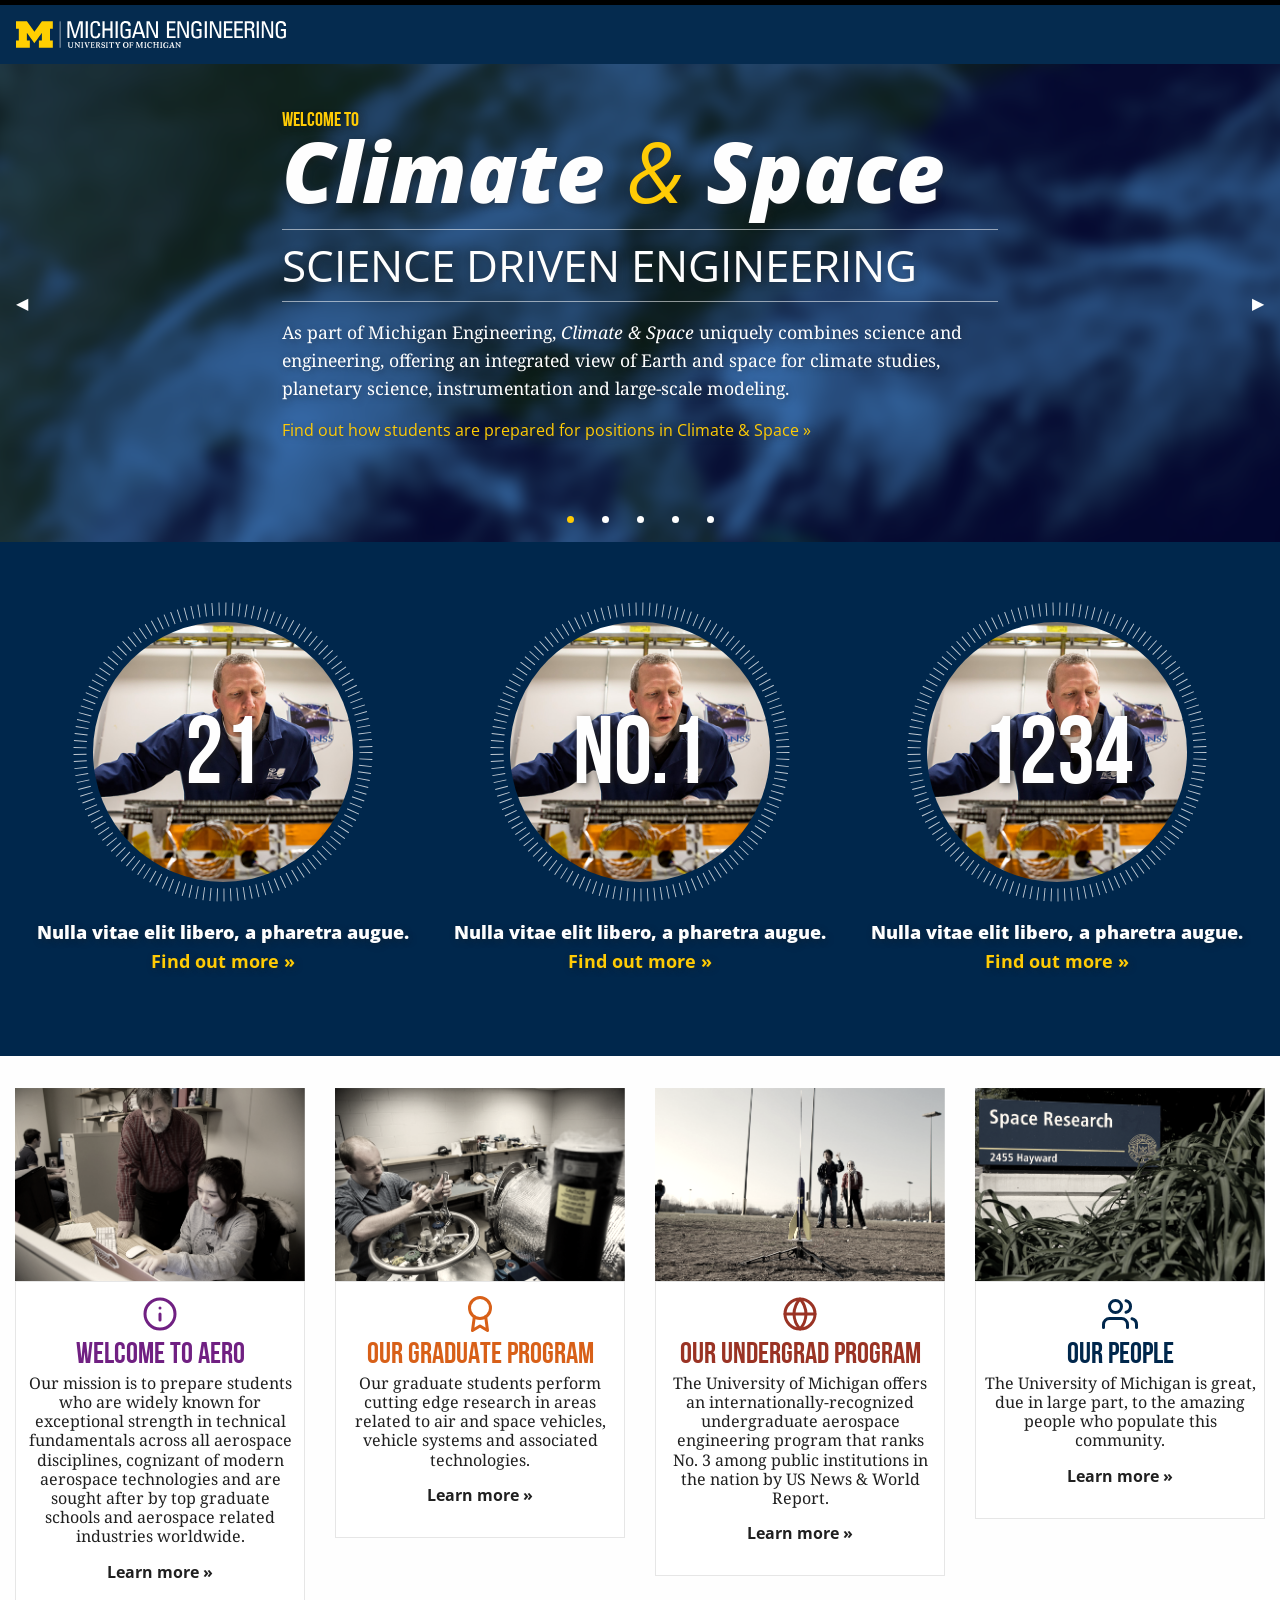
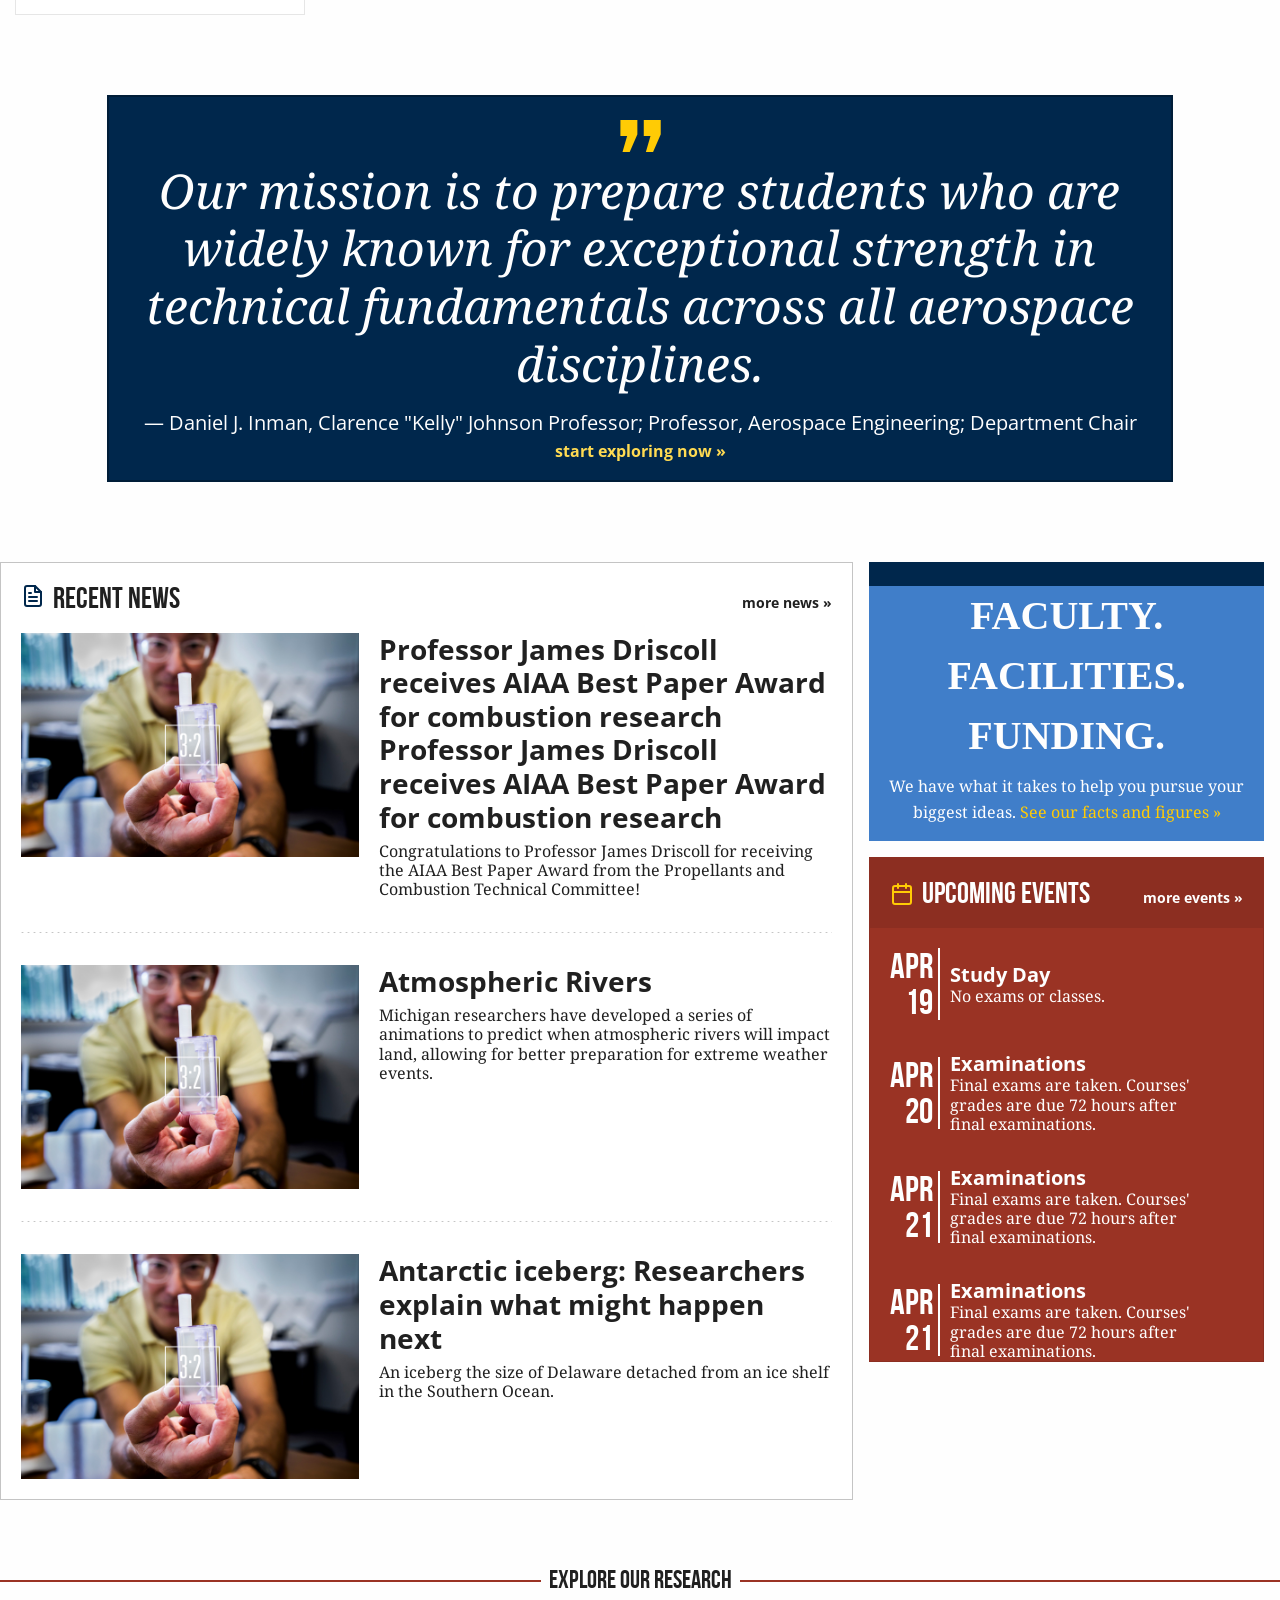
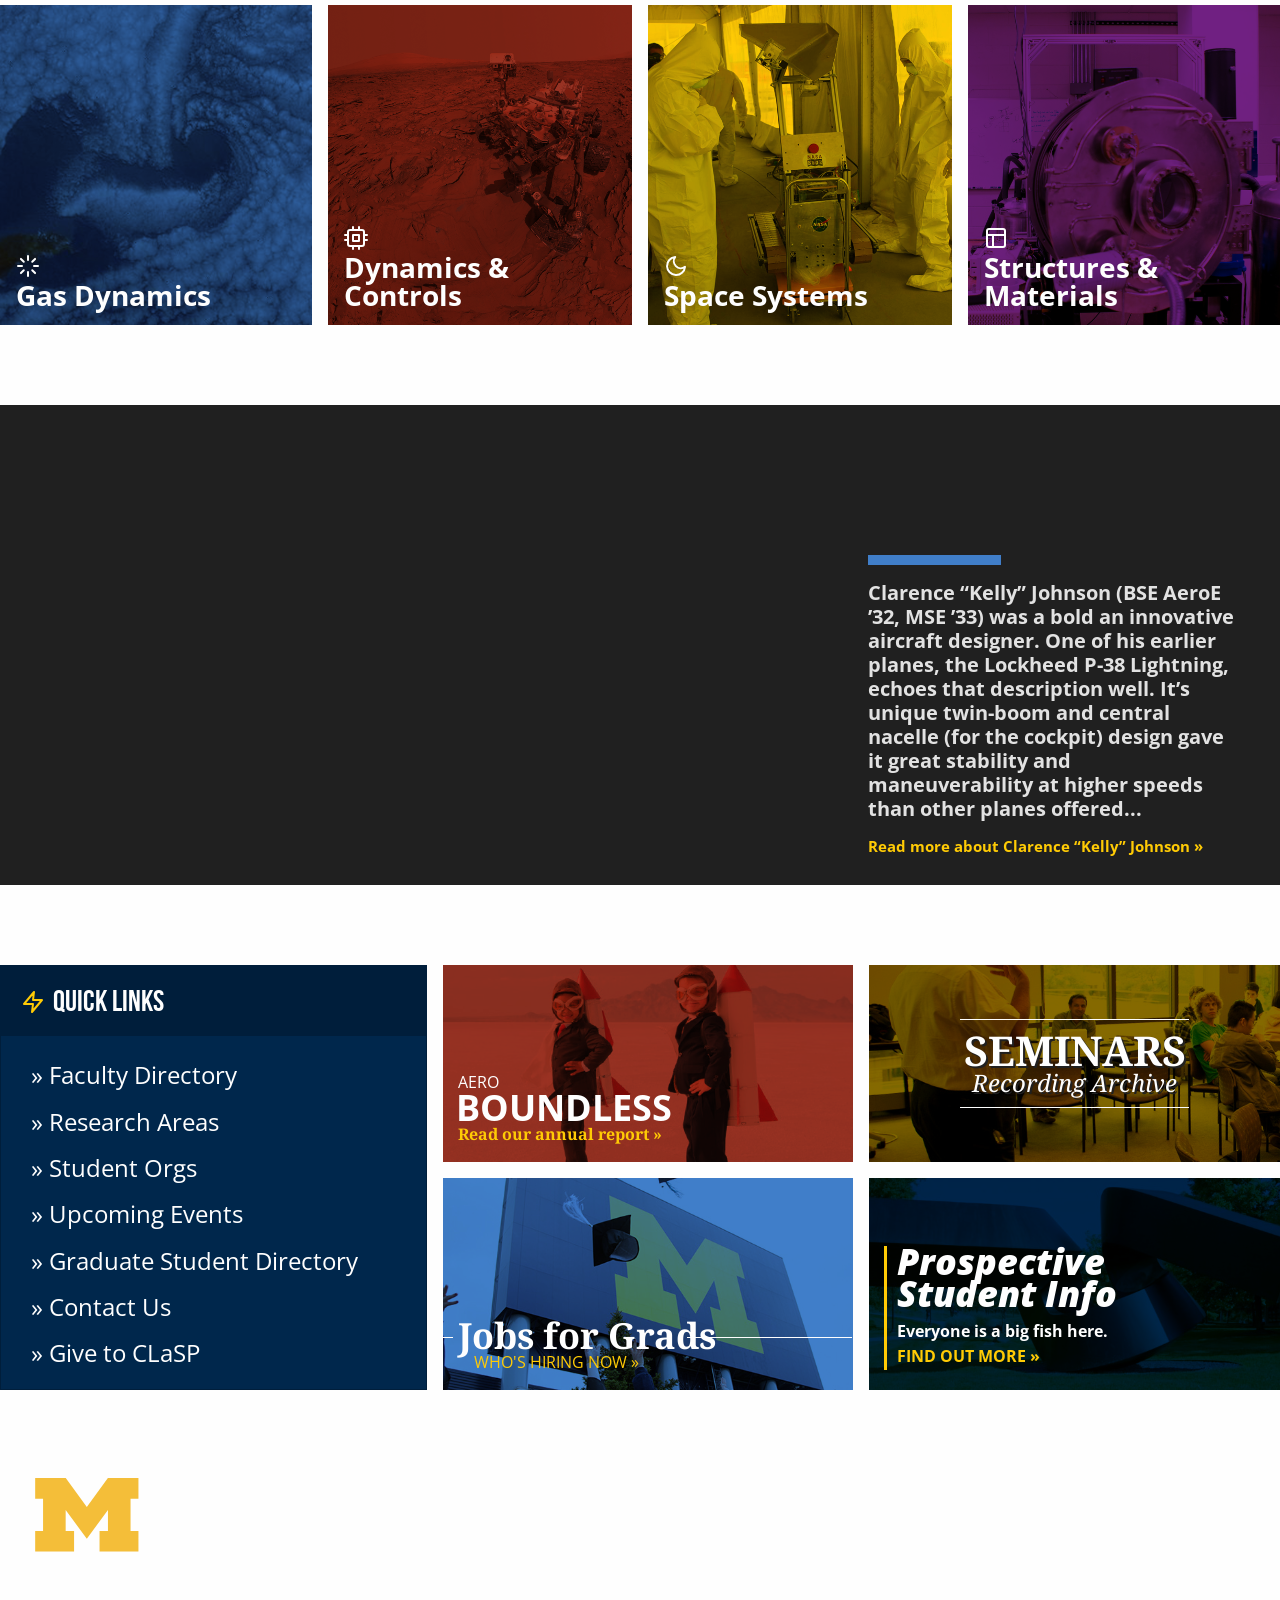
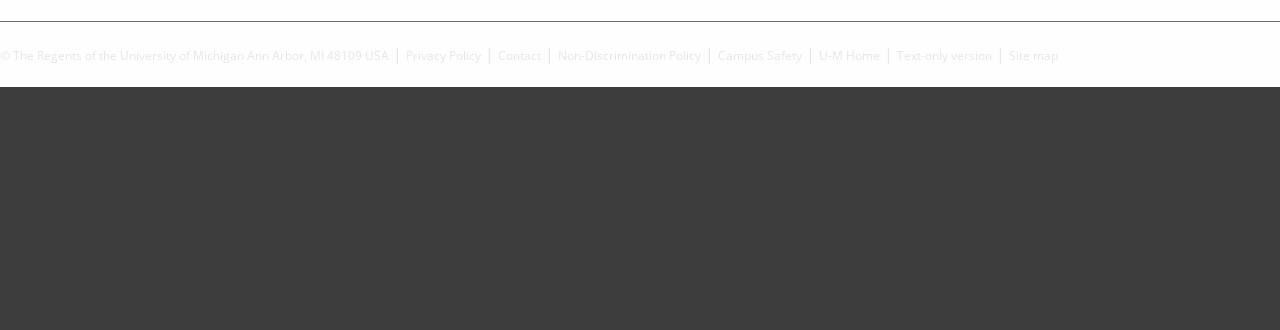
==== commit 3c303df1: "update template title" ====
--- a/docs/small-slider.html
+++ b/docs/small-slider.html
@@ -14,7 +14,7 @@
     <meta http-equiv="x-ua-compatible" content="ie=edge">
     <meta name='viewport' content='initial-scale=1, viewport-fit=cover'>
     <!-- <meta name="viewport" content="width=device-width, initial-scale=1.0"> -->
-    <title>dept test</title>
+    <title>Research Theme | Home Template Bravo</title>
     <meta name="description" content="">
     <meta name="keywords" content="">
     <link rel="author" href="" />
--- a/docs/assets/css/app.css
+++ b/docs/assets/css/app.css
@@ -1,11034 +1 @@
-@charset "UTF-8";
-@import url("https://fonts.googleapis.com/css?family=Noto+Serif:400,400i,700,700i&subset=latin-ext");
-@import url("https://fonts.googleapis.com/css?family=Open+Sans:400,400i,600,700,800,800i&subset=latin-ext");
-@font-face {
-  font-family: 'bebas_neuebold';
-  src: url("../fonts/bebasneue_bold-webfont.eot");
-  src: url("../fonts/bebasneue_bold-webfont.eot?#iefix") format("embedded-opentype"), url("../fonts/bebasneue_bold-webfont.woff") format("woff"), url("../fonts/bebasneue_bold-webfont.woff") format("woff"), url("../fonts/bebasneue_bold-webfont.ttf") format("truetype"), url("../fonts/bebasneue_bold-webfont.svg#bebas_neuebold") format("svg");
-  font-weight: normal;
-  font-style: normal; }
-
-@font-face {
-  font-family: 'bebas_neuebook';
-  src: url("../fonts/bebasneue_book-webfont.eot");
-  src: url("../fonts/bebasneue_book-webfont.eot?#iefix") format("embedded-opentype"), url("../fonts/bebasneue_book-webfont.woff") format("woff"), url("../fonts/bebasneue_book-webfont.woff") format("woff"), url("../fonts/bebasneue_book-webfont.ttf") format("truetype"), url("../fonts/bebasneue_book-webfont.svg#bebas_neuebook") format("svg");
-  font-weight: normal;
-  font-style: normal; }
-
-@font-face {
-  font-family: 'bebas_neuelight';
-  src: url("../fonts/bebasneue_light-webfont.eot");
-  src: url("../fonts/bebasneue_light-webfont.eot?#iefix") format("embedded-opentype"), url("../fonts/bebasneue_light-webfont.woff") format("woff"), url("../fonts/bebasneue_light-webfont.woff") format("woff"), url("../fonts/bebasneue_light-webfont.ttf") format("truetype"), url("../fonts/bebasneue_light-webfont.svg#bebas_neuelight") format("svg");
-  font-weight: normal;
-  font-style: normal; }
-
-@font-face {
-  font-family: 'bebas_neue_regular';
-  src: url("../fonts/bebasneue_regular-webfont.eot");
-  src: url("../fonts/bebasneue_regular-webfont.eot?#iefix") format("embedded-opentype"), url("../fonts/bebasneue_regular-webfont.woff") format("woff"), url("../fonts/bebasneue_regular-webfont.woff") format("woff"), url("../fonts/bebasneue_regular-webfont.ttf") format("truetype"), url("../fonts/bebasneue_regular-webfont.svg#bebas_neue_regularregular") format("svg");
-  font-weight: normal;
-  font-style: normal; }
-
-@font-face {
-  font-family: 'bebas_neuethin';
-  src: url("../fonts/bebasneue_thin-webfont.eot");
-  src: url("../fonts/bebasneue_thin-webfont.eot?#iefix") format("embedded-opentype"), url("../fonts/bebasneue_thin-webfont.woff") format("woff"), url("../fonts/bebasneue_thin-webfont.woff") format("woff"), url("../fonts/bebasneue_thin-webfont.ttf") format("truetype"), url("../fonts/bebasneue_thin-webfont.svg#bebas_neuethin") format("svg");
-  font-weight: normal;
-  font-style: normal; }
-
-/**
- * Foundation for Sites by ZURB
- * Version 6.4.3
- * foundation.zurb.com
- * Licensed under MIT Open Source
- */
-@media print, screen and (min-width: 40em) {
-  .reveal, .reveal.tiny, .reveal.small, .reveal.large {
-    right: auto;
-    left: auto;
-    margin: 0 auto; } }
-
-/*! normalize-scss | MIT/GPLv2 License | bit.ly/normalize-scss */
-/* Document
-       ========================================================================== */
-/**
-     * 1. Change the default font family in all browsers (opinionated).
-     * 2. Correct the line height in all browsers.
-     * 3. Prevent adjustments of font size after orientation changes in
-     *    IE on Windows Phone and in iOS.
-     */
-html {
-  font-family: sans-serif;
-  /* 1 */
-  line-height: 1.15;
-  /* 2 */
-  -ms-text-size-adjust: 100%;
-  /* 3 */
-  -webkit-text-size-adjust: 100%;
-  /* 3 */ }
-
-/* Sections
-       ========================================================================== */
-/**
-     * Remove the margin in all browsers (opinionated).
-     */
-body {
-  margin: 0; }
-
-/**
-     * Add the correct display in IE 9-.
-     */
-article,
-aside,
-footer,
-header,
-nav,
-section {
-  display: block; }
-
-/**
-     * Correct the font size and margin on `h1` elements within `section` and
-     * `article` contexts in Chrome, Firefox, and Safari.
-     */
-h1 {
-  font-size: 2em;
-  margin: 0.67em 0; }
-
-/* Grouping content
-       ========================================================================== */
-/**
-     * Add the correct display in IE 9-.
-     */
-figcaption,
-figure {
-  display: block; }
-
-/**
-     * Add the correct margin in IE 8.
-     */
-figure {
-  margin: 1em 40px; }
-
-/**
-     * 1. Add the correct box sizing in Firefox.
-     * 2. Show the overflow in Edge and IE.
-     */
-hr {
-  box-sizing: content-box;
-  /* 1 */
-  height: 0;
-  /* 1 */
-  overflow: visible;
-  /* 2 */ }
-
-/**
-     * Add the correct display in IE.
-     */
-main {
-  display: block; }
-
-/**
-     * 1. Correct the inheritance and scaling of font size in all browsers.
-     * 2. Correct the odd `em` font sizing in all browsers.
-     */
-pre {
-  font-family: monospace, monospace;
-  /* 1 */
-  font-size: 1em;
-  /* 2 */ }
-
-/* Links
-       ========================================================================== */
-/**
-     * 1. Remove the gray background on active links in IE 10.
-     * 2. Remove gaps in links underline in iOS 8+ and Safari 8+.
-     */
-a {
-  background-color: transparent;
-  /* 1 */
-  -webkit-text-decoration-skip: objects;
-  /* 2 */ }
-
-/**
-     * Remove the outline on focused links when they are also active or hovered
-     * in all browsers (opinionated).
-     */
-a:active,
-a:hover {
-  outline-width: 0; }
-
-/* Text-level semantics
-       ========================================================================== */
-/**
-     * 1. Remove the bottom border in Firefox 39-.
-     * 2. Add the correct text decoration in Chrome, Edge, IE, Opera, and Safari.
-     */
-abbr[title] {
-  border-bottom: none;
-  /* 1 */
-  text-decoration: underline;
-  /* 2 */
-  text-decoration: underline dotted;
-  /* 2 */ }
-
-/**
-     * Prevent the duplicate application of `bolder` by the next rule in Safari 6.
-     */
-b,
-strong {
-  font-weight: inherit; }
-
-/**
-     * Add the correct font weight in Chrome, Edge, and Safari.
-     */
-b,
-strong {
-  font-weight: bolder; }
-
-/**
-     * 1. Correct the inheritance and scaling of font size in all browsers.
-     * 2. Correct the odd `em` font sizing in all browsers.
-     */
-code,
-kbd,
-samp {
-  font-family: monospace, monospace;
-  /* 1 */
-  font-size: 1em;
-  /* 2 */ }
-
-/**
-     * Add the correct font style in Android 4.3-.
-     */
-dfn {
-  font-style: italic; }
-
-/**
-     * Add the correct background and color in IE 9-.
-     */
-mark {
-  background-color: #ff0;
-  color: #000; }
-
-/**
-     * Add the correct font size in all browsers.
-     */
-small {
-  font-size: 80%; }
-
-/**
-     * Prevent `sub` and `sup` elements from affecting the line height in
-     * all browsers.
-     */
-sub,
-sup {
-  font-size: 75%;
-  line-height: 0;
-  position: relative;
-  vertical-align: baseline; }
-
-sub {
-  bottom: -0.25em; }
-
-sup {
-  top: -0.5em; }
-
-/* Embedded content
-       ========================================================================== */
-/**
-     * Add the correct display in IE 9-.
-     */
-audio,
-video {
-  display: inline-block; }
-
-/**
-     * Add the correct display in iOS 4-7.
-     */
-audio:not([controls]) {
-  display: none;
-  height: 0; }
-
-/**
-     * Remove the border on images inside links in IE 10-.
-     */
-img {
-  border-style: none; }
-
-/**
-     * Hide the overflow in IE.
-     */
-svg:not(:root) {
-  overflow: hidden; }
-
-/* Forms
-       ========================================================================== */
-/**
-     * 1. Change the font styles in all browsers (opinionated).
-     * 2. Remove the margin in Firefox and Safari.
-     */
-button,
-input,
-optgroup,
-select,
-textarea {
-  font-family: sans-serif;
-  /* 1 */
-  font-size: 100%;
-  /* 1 */
-  line-height: 1.15;
-  /* 1 */
-  margin: 0;
-  /* 2 */ }
-
-/**
-     * Show the overflow in IE.
-     */
-button {
-  overflow: visible; }
-
-/**
-     * Remove the inheritance of text transform in Edge, Firefox, and IE.
-     * 1. Remove the inheritance of text transform in Firefox.
-     */
-button,
-select {
-  /* 1 */
-  text-transform: none; }
-
-/**
-     * 1. Prevent a WebKit bug where (2) destroys native `audio` and `video`
-     *    controls in Android 4.
-     * 2. Correct the inability to style clickable types in iOS and Safari.
-     */
-button,
-html [type="button"],
-[type="reset"],
-[type="submit"] {
-  -webkit-appearance: button;
-  /* 2 */ }
-
-button,
-[type="button"],
-[type="reset"],
-[type="submit"] {
-  /**
-       * Remove the inner border and padding in Firefox.
-       */
-  /**
-       * Restore the focus styles unset by the previous rule.
-       */ }
-  button::-moz-focus-inner,
-  [type="button"]::-moz-focus-inner,
-  [type="reset"]::-moz-focus-inner,
-  [type="submit"]::-moz-focus-inner {
-    border-style: none;
-    padding: 0; }
-  button:-moz-focusring,
-  [type="button"]:-moz-focusring,
-  [type="reset"]:-moz-focusring,
-  [type="submit"]:-moz-focusring {
-    outline: 1px dotted ButtonText; }
-
-/**
-     * Show the overflow in Edge.
-     */
-input {
-  overflow: visible; }
-
-/**
-     * 1. Add the correct box sizing in IE 10-.
-     * 2. Remove the padding in IE 10-.
-     */
-[type="checkbox"],
-[type="radio"] {
-  box-sizing: border-box;
-  /* 1 */
-  padding: 0;
-  /* 2 */ }
-
-/**
-     * Correct the cursor style of increment and decrement buttons in Chrome.
-     */
-[type="number"]::-webkit-inner-spin-button,
-[type="number"]::-webkit-outer-spin-button {
-  height: auto; }
-
-/**
-     * 1. Correct the odd appearance in Chrome and Safari.
-     * 2. Correct the outline style in Safari.
-     */
-[type="search"] {
-  -webkit-appearance: textfield;
-  /* 1 */
-  outline-offset: -2px;
-  /* 2 */
-  /**
-       * Remove the inner padding and cancel buttons in Chrome and Safari on macOS.
-       */ }
-  [type="search"]::-webkit-search-cancel-button, [type="search"]::-webkit-search-decoration {
-    -webkit-appearance: none; }
-
-/**
-     * 1. Correct the inability to style clickable types in iOS and Safari.
-     * 2. Change font properties to `inherit` in Safari.
-     */
-::-webkit-file-upload-button {
-  -webkit-appearance: button;
-  /* 1 */
-  font: inherit;
-  /* 2 */ }
-
-/**
-     * Change the border, margin, and padding in all browsers (opinionated).
-     */
-fieldset {
-  border: 1px solid #c0c0c0;
-  margin: 0 2px;
-  padding: 0.35em 0.625em 0.75em; }
-
-/**
-     * 1. Correct the text wrapping in Edge and IE.
-     * 2. Correct the color inheritance from `fieldset` elements in IE.
-     * 3. Remove the padding so developers are not caught out when they zero out
-     *    `fieldset` elements in all browsers.
-     */
-legend {
-  box-sizing: border-box;
-  /* 1 */
-  display: table;
-  /* 1 */
-  max-width: 100%;
-  /* 1 */
-  padding: 0;
-  /* 3 */
-  color: inherit;
-  /* 2 */
-  white-space: normal;
-  /* 1 */ }
-
-/**
-     * 1. Add the correct display in IE 9-.
-     * 2. Add the correct vertical alignment in Chrome, Firefox, and Opera.
-     */
-progress {
-  display: inline-block;
-  /* 1 */
-  vertical-align: baseline;
-  /* 2 */ }
-
-/**
-     * Remove the default vertical scrollbar in IE.
-     */
-textarea {
-  overflow: auto; }
-
-/* Interactive
-       ========================================================================== */
-/*
-     * Add the correct display in Edge, IE, and Firefox.
-     */
-details {
-  display: block; }
-
-/*
-     * Add the correct display in all browsers.
-     */
-summary {
-  display: list-item; }
-
-/*
-     * Add the correct display in IE 9-.
-     */
-menu {
-  display: block; }
-
-/* Scripting
-       ========================================================================== */
-/**
-     * Add the correct display in IE 9-.
-     */
-canvas {
-  display: inline-block; }
-
-/**
-     * Add the correct display in IE.
-     */
-template {
-  display: none; }
-
-/* Hidden
-       ========================================================================== */
-/**
-     * Add the correct display in IE 10-.
-     */
-[hidden] {
-  display: none; }
-
-.foundation-mq {
-  font-family: "small=0em&medium=40em&large=64em&xlarge=81.25em&xxlarge=90em"; }
-
-html {
-  box-sizing: border-box;
-  font-size: 100%; }
-
-*,
-*::before,
-*::after {
-  box-sizing: inherit; }
-
-body {
-  margin: 0;
-  padding: 0;
-  background: #fefefe;
-  font-family: "Noto Serif", Georgia, serif;
-  font-weight: normal;
-  line-height: 1.54;
-  color: #202020;
-  -webkit-font-smoothing: antialiased;
-  -moz-osx-font-smoothing: grayscale; }
-
-img {
-  display: inline-block;
-  vertical-align: middle;
-  max-width: 100%;
-  height: auto;
-  -ms-interpolation-mode: bicubic; }
-
-textarea {
-  height: auto;
-  min-height: 50px;
-  border-radius: 3px; }
-
-select {
-  box-sizing: border-box;
-  width: 100%;
-  border-radius: 3px; }
-
-.map_canvas img,
-.map_canvas embed,
-.map_canvas object,
-.mqa-display img,
-.mqa-display embed,
-.mqa-display object {
-  max-width: none !important; }
-
-button {
-  padding: 0;
-  -webkit-appearance: none;
-     -moz-appearance: none;
-          appearance: none;
-  border: 0;
-  border-radius: 3px;
-  background: transparent;
-  line-height: 1;
-  cursor: auto; }
-  [data-whatinput='mouse'] button {
-    outline: 0; }
-
-pre {
-  overflow: auto; }
-
-button,
-input,
-optgroup,
-select,
-textarea {
-  font-family: inherit; }
-
-.is-visible {
-  display: block !important; }
-
-.is-hidden {
-  display: none !important; }
-
-.row, .main-content .research .card .text {
-  max-width: 81.25rem;
-  margin-right: auto;
-  margin-left: auto;
-  display: -webkit-flex;
-  display: -ms-flexbox;
-  display: flex;
-  -webkit-flex-flow: row wrap;
-      -ms-flex-flow: row wrap;
-          flex-flow: row wrap; }
-  .row .row, .main-content .research .card .text .row, .row .main-content .research .card .text, .main-content .research .card .row .text, .main-content .research .card .text .text {
-    margin-right: -0.625rem;
-    margin-left: -0.625rem; }
-    @media print, screen and (min-width: 40em) {
-      .row .row, .main-content .research .card .text .row, .row .main-content .research .card .text, .main-content .research .card .row .text, .main-content .research .card .text .text {
-        margin-right: -0.9375rem;
-        margin-left: -0.9375rem; } }
-    @media print, screen and (min-width: 64em) {
-      .row .row, .main-content .research .card .text .row, .row .main-content .research .card .text, .main-content .research .card .row .text, .main-content .research .card .text .text {
-        margin-right: -0.9375rem;
-        margin-left: -0.9375rem; } }
-    @media screen and (min-width: 81.25em) {
-      .row .row, .main-content .research .card .text .row, .row .main-content .research .card .text, .main-content .research .card .row .text, .main-content .research .card .text .text {
-        margin-right: -0.9375rem;
-        margin-left: -0.9375rem; } }
-    @media screen and (min-width: 90em) {
-      .row .row, .main-content .research .card .text .row, .row .main-content .research .card .text, .main-content .research .card .row .text, .main-content .research .card .text .text {
-        margin-right: -0.9375rem;
-        margin-left: -0.9375rem; } }
-    .row .row.collapse, .main-content .research .card .text .row.collapse, .row .main-content .research .card .text, .main-content .research .card .row .text, .main-content .research .card .text .text {
-      margin-right: 0;
-      margin-left: 0; }
-  .row.expanded, .main-content .research .card .expanded.text {
-    max-width: none; }
-    .row.expanded .row, .main-content .research .card .expanded.text .row, .row.expanded .main-content .research .card .text, .main-content .research .card .row.expanded .text, .main-content .research .card .expanded.text .text {
-      margin-right: auto;
-      margin-left: auto; }
-  .row:not(.expanded) .row, .main-content .research .card .text:not(.expanded) .row, .row:not(.expanded) .main-content .research .card .text, .main-content .research .card .row:not(.expanded) .text, .main-content .research .card .text:not(.expanded) .text {
-    max-width: none; }
-  .row.collapse > .column, .main-content .research .card .text > .column, .row.collapse > .columns, .main-content .research .card .text > .columns {
-    padding-right: 0;
-    padding-left: 0; }
-  .row.is-collapse-child, .main-content .research .card .is-collapse-child.text,
-  .row.collapse > .column > .row, .main-content .research .card .text > .column > .row,
-  .row.collapse > .columns > .row, .main-content .research .card .text > .columns > .row, .main-content .research .card
-  .row.collapse > .column > .text, .main-content .research .card .text > .column > .text, .main-content .research .card
-  .row.collapse > .columns > .text, .main-content .research .card .text > .columns > .text {
-    margin-right: 0;
-    margin-left: 0; }
-
-.column, .columns {
-  -webkit-flex: 1 1 0px;
-      -ms-flex: 1 1 0px;
-          flex: 1 1 0px;
-  padding-right: 0.625rem;
-  padding-left: 0.625rem;
-  min-width: 0; }
-  @media print, screen and (min-width: 40em) {
-    .column, .columns {
-      padding-right: 0.9375rem;
-      padding-left: 0.9375rem; } }
-
-.column.row.row, .row.row.columns, .main-content .research .card .columns.text, .main-content .research .card .column.text {
-  float: none;
-  display: block; }
-
-.row .column.row.row, .main-content .research .card .text .column.row.row, .row .row.row.columns, .main-content .research .card .text .row.row.columns, .row .main-content .research .card .columns.text, .main-content .research .card .row .columns.text, .main-content .research .card .text .columns.text, .row .main-content .research .card .column.text, .main-content .research .card .row .column.text, .main-content .research .card .text .column.text {
-  margin-right: 0;
-  margin-left: 0;
-  padding-right: 0;
-  padding-left: 0; }
-
-.small-1 {
-  -webkit-flex: 0 0 8.33333%;
-      -ms-flex: 0 0 8.33333%;
-          flex: 0 0 8.33333%;
-  max-width: 8.33333%; }
-
-.small-offset-0 {
-  margin-left: 0%; }
-
-.small-2 {
-  -webkit-flex: 0 0 16.66667%;
-      -ms-flex: 0 0 16.66667%;
-          flex: 0 0 16.66667%;
-  max-width: 16.66667%; }
-
-.small-offset-1 {
-  margin-left: 8.33333%; }
-
-.small-3 {
-  -webkit-flex: 0 0 25%;
-      -ms-flex: 0 0 25%;
-          flex: 0 0 25%;
-  max-width: 25%; }
-
-.small-offset-2 {
-  margin-left: 16.66667%; }
-
-.small-4 {
-  -webkit-flex: 0 0 33.33333%;
-      -ms-flex: 0 0 33.33333%;
-          flex: 0 0 33.33333%;
-  max-width: 33.33333%; }
-
-.small-offset-3 {
-  margin-left: 25%; }
-
-.small-5 {
-  -webkit-flex: 0 0 41.66667%;
-      -ms-flex: 0 0 41.66667%;
-          flex: 0 0 41.66667%;
-  max-width: 41.66667%; }
-
-.small-offset-4 {
-  margin-left: 33.33333%; }
-
-.small-6 {
-  -webkit-flex: 0 0 50%;
-      -ms-flex: 0 0 50%;
-          flex: 0 0 50%;
-  max-width: 50%; }
-
-.small-offset-5 {
-  margin-left: 41.66667%; }
-
-.small-7 {
-  -webkit-flex: 0 0 58.33333%;
-      -ms-flex: 0 0 58.33333%;
-          flex: 0 0 58.33333%;
-  max-width: 58.33333%; }
-
-.small-offset-6 {
-  margin-left: 50%; }
-
-.small-8 {
-  -webkit-flex: 0 0 66.66667%;
-      -ms-flex: 0 0 66.66667%;
-          flex: 0 0 66.66667%;
-  max-width: 66.66667%; }
-
-.small-offset-7 {
-  margin-left: 58.33333%; }
-
-.small-9 {
-  -webkit-flex: 0 0 75%;
-      -ms-flex: 0 0 75%;
-          flex: 0 0 75%;
-  max-width: 75%; }
-
-.small-offset-8 {
-  margin-left: 66.66667%; }
-
-.small-10 {
-  -webkit-flex: 0 0 83.33333%;
-      -ms-flex: 0 0 83.33333%;
-          flex: 0 0 83.33333%;
-  max-width: 83.33333%; }
-
-.small-offset-9 {
-  margin-left: 75%; }
-
-.small-11 {
-  -webkit-flex: 0 0 91.66667%;
-      -ms-flex: 0 0 91.66667%;
-          flex: 0 0 91.66667%;
-  max-width: 91.66667%; }
-
-.small-offset-10 {
-  margin-left: 83.33333%; }
-
-.small-12 {
-  -webkit-flex: 0 0 100%;
-      -ms-flex: 0 0 100%;
-          flex: 0 0 100%;
-  max-width: 100%; }
-
-.small-offset-11 {
-  margin-left: 91.66667%; }
-
-.small-up-1 {
-  -webkit-flex-wrap: wrap;
-      -ms-flex-wrap: wrap;
-          flex-wrap: wrap; }
-  .small-up-1 > .column, .small-up-1 > .columns {
-    -webkit-flex: 0 0 100%;
-        -ms-flex: 0 0 100%;
-            flex: 0 0 100%;
-    max-width: 100%; }
-
-.small-up-2 {
-  -webkit-flex-wrap: wrap;
-      -ms-flex-wrap: wrap;
-          flex-wrap: wrap; }
-  .small-up-2 > .column, .small-up-2 > .columns {
-    -webkit-flex: 0 0 50%;
-        -ms-flex: 0 0 50%;
-            flex: 0 0 50%;
-    max-width: 50%; }
-
-.small-up-3 {
-  -webkit-flex-wrap: wrap;
-      -ms-flex-wrap: wrap;
-          flex-wrap: wrap; }
-  .small-up-3 > .column, .small-up-3 > .columns {
-    -webkit-flex: 0 0 33.33333%;
-        -ms-flex: 0 0 33.33333%;
-            flex: 0 0 33.33333%;
-    max-width: 33.33333%; }
-
-.small-up-4 {
-  -webkit-flex-wrap: wrap;
-      -ms-flex-wrap: wrap;
-          flex-wrap: wrap; }
-  .small-up-4 > .column, .small-up-4 > .columns {
-    -webkit-flex: 0 0 25%;
-        -ms-flex: 0 0 25%;
-            flex: 0 0 25%;
-    max-width: 25%; }
-
-.small-up-5 {
-  -webkit-flex-wrap: wrap;
-      -ms-flex-wrap: wrap;
-          flex-wrap: wrap; }
-  .small-up-5 > .column, .small-up-5 > .columns {
-    -webkit-flex: 0 0 20%;
-        -ms-flex: 0 0 20%;
-            flex: 0 0 20%;
-    max-width: 20%; }
-
-.small-up-6 {
-  -webkit-flex-wrap: wrap;
-      -ms-flex-wrap: wrap;
-          flex-wrap: wrap; }
-  .small-up-6 > .column, .small-up-6 > .columns {
-    -webkit-flex: 0 0 16.66667%;
-        -ms-flex: 0 0 16.66667%;
-            flex: 0 0 16.66667%;
-    max-width: 16.66667%; }
-
-.small-up-7 {
-  -webkit-flex-wrap: wrap;
-      -ms-flex-wrap: wrap;
-          flex-wrap: wrap; }
-  .small-up-7 > .column, .small-up-7 > .columns {
-    -webkit-flex: 0 0 14.28571%;
-        -ms-flex: 0 0 14.28571%;
-            flex: 0 0 14.28571%;
-    max-width: 14.28571%; }
-
-.small-up-8 {
-  -webkit-flex-wrap: wrap;
-      -ms-flex-wrap: wrap;
-          flex-wrap: wrap; }
-  .small-up-8 > .column, .small-up-8 > .columns {
-    -webkit-flex: 0 0 12.5%;
-        -ms-flex: 0 0 12.5%;
-            flex: 0 0 12.5%;
-    max-width: 12.5%; }
-
-.small-collapse > .column, .small-collapse > .columns {
-  padding-right: 0;
-  padding-left: 0; }
-
-.small-uncollapse > .column, .small-uncollapse > .columns {
-  padding-right: 0.625rem;
-  padding-left: 0.625rem; }
-
-@media print, screen and (min-width: 40em) {
-  .medium-1 {
-    -webkit-flex: 0 0 8.33333%;
-        -ms-flex: 0 0 8.33333%;
-            flex: 0 0 8.33333%;
-    max-width: 8.33333%; }
-  .medium-offset-0 {
-    margin-left: 0%; }
-  .medium-2 {
-    -webkit-flex: 0 0 16.66667%;
-        -ms-flex: 0 0 16.66667%;
-            flex: 0 0 16.66667%;
-    max-width: 16.66667%; }
-  .medium-offset-1 {
-    margin-left: 8.33333%; }
-  .medium-3 {
-    -webkit-flex: 0 0 25%;
-        -ms-flex: 0 0 25%;
-            flex: 0 0 25%;
-    max-width: 25%; }
-  .medium-offset-2 {
-    margin-left: 16.66667%; }
-  .medium-4 {
-    -webkit-flex: 0 0 33.33333%;
-        -ms-flex: 0 0 33.33333%;
-            flex: 0 0 33.33333%;
-    max-width: 33.33333%; }
-  .medium-offset-3 {
-    margin-left: 25%; }
-  .medium-5 {
-    -webkit-flex: 0 0 41.66667%;
-        -ms-flex: 0 0 41.66667%;
-            flex: 0 0 41.66667%;
-    max-width: 41.66667%; }
-  .medium-offset-4 {
-    margin-left: 33.33333%; }
-  .medium-6 {
-    -webkit-flex: 0 0 50%;
-        -ms-flex: 0 0 50%;
-            flex: 0 0 50%;
-    max-width: 50%; }
-  .medium-offset-5 {
-    margin-left: 41.66667%; }
-  .medium-7 {
-    -webkit-flex: 0 0 58.33333%;
-        -ms-flex: 0 0 58.33333%;
-            flex: 0 0 58.33333%;
-    max-width: 58.33333%; }
-  .medium-offset-6 {
-    margin-left: 50%; }
-  .medium-8 {
-    -webkit-flex: 0 0 66.66667%;
-        -ms-flex: 0 0 66.66667%;
-            flex: 0 0 66.66667%;
-    max-width: 66.66667%; }
-  .medium-offset-7 {
-    margin-left: 58.33333%; }
-  .medium-9 {
-    -webkit-flex: 0 0 75%;
-        -ms-flex: 0 0 75%;
-            flex: 0 0 75%;
-    max-width: 75%; }
-  .medium-offset-8 {
-    margin-left: 66.66667%; }
-  .medium-10 {
-    -webkit-flex: 0 0 83.33333%;
-        -ms-flex: 0 0 83.33333%;
-            flex: 0 0 83.33333%;
-    max-width: 83.33333%; }
-  .medium-offset-9 {
-    margin-left: 75%; }
-  .medium-11 {
-    -webkit-flex: 0 0 91.66667%;
-        -ms-flex: 0 0 91.66667%;
-            flex: 0 0 91.66667%;
-    max-width: 91.66667%; }
-  .medium-offset-10 {
-    margin-left: 83.33333%; }
-  .medium-12 {
-    -webkit-flex: 0 0 100%;
-        -ms-flex: 0 0 100%;
-            flex: 0 0 100%;
-    max-width: 100%; }
-  .medium-offset-11 {
-    margin-left: 91.66667%; }
-  .medium-up-1 {
-    -webkit-flex-wrap: wrap;
-        -ms-flex-wrap: wrap;
-            flex-wrap: wrap; }
-    .medium-up-1 > .column, .medium-up-1 > .columns {
-      -webkit-flex: 0 0 100%;
-          -ms-flex: 0 0 100%;
-              flex: 0 0 100%;
-      max-width: 100%; }
-  .medium-up-2 {
-    -webkit-flex-wrap: wrap;
-        -ms-flex-wrap: wrap;
-            flex-wrap: wrap; }
-    .medium-up-2 > .column, .medium-up-2 > .columns {
-      -webkit-flex: 0 0 50%;
-          -ms-flex: 0 0 50%;
-              flex: 0 0 50%;
-      max-width: 50%; }
-  .medium-up-3 {
-    -webkit-flex-wrap: wrap;
-        -ms-flex-wrap: wrap;
-            flex-wrap: wrap; }
-    .medium-up-3 > .column, .medium-up-3 > .columns {
-      -webkit-flex: 0 0 33.33333%;
-          -ms-flex: 0 0 33.33333%;
-              flex: 0 0 33.33333%;
-      max-width: 33.33333%; }
-  .medium-up-4 {
-    -webkit-flex-wrap: wrap;
-        -ms-flex-wrap: wrap;
-            flex-wrap: wrap; }
-    .medium-up-4 > .column, .medium-up-4 > .columns {
-      -webkit-flex: 0 0 25%;
-          -ms-flex: 0 0 25%;
-              flex: 0 0 25%;
-      max-width: 25%; }
-  .medium-up-5 {
-    -webkit-flex-wrap: wrap;
-        -ms-flex-wrap: wrap;
-            flex-wrap: wrap; }
-    .medium-up-5 > .column, .medium-up-5 > .columns {
-      -webkit-flex: 0 0 20%;
-          -ms-flex: 0 0 20%;
-              flex: 0 0 20%;
-      max-width: 20%; }
-  .medium-up-6 {
-    -webkit-flex-wrap: wrap;
-        -ms-flex-wrap: wrap;
-            flex-wrap: wrap; }
-    .medium-up-6 > .column, .medium-up-6 > .columns {
-      -webkit-flex: 0 0 16.66667%;
-          -ms-flex: 0 0 16.66667%;
-              flex: 0 0 16.66667%;
-      max-width: 16.66667%; }
-  .medium-up-7 {
-    -webkit-flex-wrap: wrap;
-        -ms-flex-wrap: wrap;
-            flex-wrap: wrap; }
-    .medium-up-7 > .column, .medium-up-7 > .columns {
-      -webkit-flex: 0 0 14.28571%;
-          -ms-flex: 0 0 14.28571%;
-              flex: 0 0 14.28571%;
-      max-width: 14.28571%; }
-  .medium-up-8 {
-    -webkit-flex-wrap: wrap;
-        -ms-flex-wrap: wrap;
-            flex-wrap: wrap; }
-    .medium-up-8 > .column, .medium-up-8 > .columns {
-      -webkit-flex: 0 0 12.5%;
-          -ms-flex: 0 0 12.5%;
-              flex: 0 0 12.5%;
-      max-width: 12.5%; } }
-
-@media print, screen and (min-width: 40em) and (min-width: 40em) {
-  .medium-expand {
-    -webkit-flex: 1 1 0px;
-        -ms-flex: 1 1 0px;
-            flex: 1 1 0px; } }
-
-.row.medium-unstack > .column, .main-content .research .card .medium-unstack.text > .column, .row.medium-unstack > .columns, .main-content .research .card .medium-unstack.text > .columns {
-  -webkit-flex: 0 0 100%;
-      -ms-flex: 0 0 100%;
-          flex: 0 0 100%; }
-  @media print, screen and (min-width: 40em) {
-    .row.medium-unstack > .column, .main-content .research .card .medium-unstack.text > .column, .row.medium-unstack > .columns, .main-content .research .card .medium-unstack.text > .columns {
-      -webkit-flex: 1 1 0px;
-          -ms-flex: 1 1 0px;
-              flex: 1 1 0px; } }
-
-@media print, screen and (min-width: 40em) {
-  .medium-collapse > .column, .medium-collapse > .columns {
-    padding-right: 0;
-    padding-left: 0; }
-  .medium-uncollapse > .column, .medium-uncollapse > .columns {
-    padding-right: 0.9375rem;
-    padding-left: 0.9375rem; } }
-
-@media print, screen and (min-width: 64em) {
-  .large-1 {
-    -webkit-flex: 0 0 8.33333%;
-        -ms-flex: 0 0 8.33333%;
-            flex: 0 0 8.33333%;
-    max-width: 8.33333%; }
-  .large-offset-0 {
-    margin-left: 0%; }
-  .large-2 {
-    -webkit-flex: 0 0 16.66667%;
-        -ms-flex: 0 0 16.66667%;
-            flex: 0 0 16.66667%;
-    max-width: 16.66667%; }
-  .large-offset-1 {
-    margin-left: 8.33333%; }
-  .large-3 {
-    -webkit-flex: 0 0 25%;
-        -ms-flex: 0 0 25%;
-            flex: 0 0 25%;
-    max-width: 25%; }
-  .large-offset-2 {
-    margin-left: 16.66667%; }
-  .large-4 {
-    -webkit-flex: 0 0 33.33333%;
-        -ms-flex: 0 0 33.33333%;
-            flex: 0 0 33.33333%;
-    max-width: 33.33333%; }
-  .large-offset-3 {
-    margin-left: 25%; }
-  .large-5 {
-    -webkit-flex: 0 0 41.66667%;
-        -ms-flex: 0 0 41.66667%;
-            flex: 0 0 41.66667%;
-    max-width: 41.66667%; }
-  .large-offset-4 {
-    margin-left: 33.33333%; }
-  .large-6 {
-    -webkit-flex: 0 0 50%;
-        -ms-flex: 0 0 50%;
-            flex: 0 0 50%;
-    max-width: 50%; }
-  .large-offset-5 {
-    margin-left: 41.66667%; }
-  .large-7 {
-    -webkit-flex: 0 0 58.33333%;
-        -ms-flex: 0 0 58.33333%;
-            flex: 0 0 58.33333%;
-    max-width: 58.33333%; }
-  .large-offset-6 {
-    margin-left: 50%; }
-  .large-8 {
-    -webkit-flex: 0 0 66.66667%;
-        -ms-flex: 0 0 66.66667%;
-            flex: 0 0 66.66667%;
-    max-width: 66.66667%; }
-  .large-offset-7 {
-    margin-left: 58.33333%; }
-  .large-9 {
-    -webkit-flex: 0 0 75%;
-        -ms-flex: 0 0 75%;
-            flex: 0 0 75%;
-    max-width: 75%; }
-  .large-offset-8 {
-    margin-left: 66.66667%; }
-  .large-10 {
-    -webkit-flex: 0 0 83.33333%;
-        -ms-flex: 0 0 83.33333%;
-            flex: 0 0 83.33333%;
-    max-width: 83.33333%; }
-  .large-offset-9 {
-    margin-left: 75%; }
-  .large-11 {
-    -webkit-flex: 0 0 91.66667%;
-        -ms-flex: 0 0 91.66667%;
-            flex: 0 0 91.66667%;
-    max-width: 91.66667%; }
-  .large-offset-10 {
-    margin-left: 83.33333%; }
-  .large-12 {
-    -webkit-flex: 0 0 100%;
-        -ms-flex: 0 0 100%;
-            flex: 0 0 100%;
-    max-width: 100%; }
-  .large-offset-11 {
-    margin-left: 91.66667%; }
-  .large-up-1 {
-    -webkit-flex-wrap: wrap;
-        -ms-flex-wrap: wrap;
-            flex-wrap: wrap; }
-    .large-up-1 > .column, .large-up-1 > .columns {
-      -webkit-flex: 0 0 100%;
-          -ms-flex: 0 0 100%;
-              flex: 0 0 100%;
-      max-width: 100%; }
-  .large-up-2 {
-    -webkit-flex-wrap: wrap;
-        -ms-flex-wrap: wrap;
-            flex-wrap: wrap; }
-    .large-up-2 > .column, .large-up-2 > .columns {
-      -webkit-flex: 0 0 50%;
-          -ms-flex: 0 0 50%;
-              flex: 0 0 50%;
-      max-width: 50%; }
-  .large-up-3 {
-    -webkit-flex-wrap: wrap;
-        -ms-flex-wrap: wrap;
-            flex-wrap: wrap; }
-    .large-up-3 > .column, .large-up-3 > .columns {
-      -webkit-flex: 0 0 33.33333%;
-          -ms-flex: 0 0 33.33333%;
-              flex: 0 0 33.33333%;
-      max-width: 33.33333%; }
-  .large-up-4 {
-    -webkit-flex-wrap: wrap;
-        -ms-flex-wrap: wrap;
-            flex-wrap: wrap; }
-    .large-up-4 > .column, .large-up-4 > .columns {
-      -webkit-flex: 0 0 25%;
-          -ms-flex: 0 0 25%;
-              flex: 0 0 25%;
-      max-width: 25%; }
-  .large-up-5 {
-    -webkit-flex-wrap: wrap;
-        -ms-flex-wrap: wrap;
-            flex-wrap: wrap; }
-    .large-up-5 > .column, .large-up-5 > .columns {
-      -webkit-flex: 0 0 20%;
-          -ms-flex: 0 0 20%;
-              flex: 0 0 20%;
-      max-width: 20%; }
-  .large-up-6 {
-    -webkit-flex-wrap: wrap;
-        -ms-flex-wrap: wrap;
-            flex-wrap: wrap; }
-    .large-up-6 > .column, .large-up-6 > .columns {
-      -webkit-flex: 0 0 16.66667%;
-          -ms-flex: 0 0 16.66667%;
-              flex: 0 0 16.66667%;
-      max-width: 16.66667%; }
-  .large-up-7 {
-    -webkit-flex-wrap: wrap;
-        -ms-flex-wrap: wrap;
-            flex-wrap: wrap; }
-    .large-up-7 > .column, .large-up-7 > .columns {
-      -webkit-flex: 0 0 14.28571%;
-          -ms-flex: 0 0 14.28571%;
-              flex: 0 0 14.28571%;
-      max-width: 14.28571%; }
-  .large-up-8 {
-    -webkit-flex-wrap: wrap;
-        -ms-flex-wrap: wrap;
-            flex-wrap: wrap; }
-    .large-up-8 > .column, .large-up-8 > .columns {
-      -webkit-flex: 0 0 12.5%;
-          -ms-flex: 0 0 12.5%;
-              flex: 0 0 12.5%;
-      max-width: 12.5%; } }
-
-@media print, screen and (min-width: 64em) and (min-width: 64em) {
-  .large-expand {
-    -webkit-flex: 1 1 0px;
-        -ms-flex: 1 1 0px;
-            flex: 1 1 0px; } }
-
-.row.large-unstack > .column, .main-content .research .card .large-unstack.text > .column, .row.large-unstack > .columns, .main-content .research .card .large-unstack.text > .columns {
-  -webkit-flex: 0 0 100%;
-      -ms-flex: 0 0 100%;
-          flex: 0 0 100%; }
-  @media print, screen and (min-width: 64em) {
-    .row.large-unstack > .column, .main-content .research .card .large-unstack.text > .column, .row.large-unstack > .columns, .main-content .research .card .large-unstack.text > .columns {
-      -webkit-flex: 1 1 0px;
-          -ms-flex: 1 1 0px;
-              flex: 1 1 0px; } }
-
-@media print, screen and (min-width: 64em) {
-  .large-collapse > .column, .large-collapse > .columns {
-    padding-right: 0;
-    padding-left: 0; }
-  .large-uncollapse > .column, .large-uncollapse > .columns {
-    padding-right: 0.9375rem;
-    padding-left: 0.9375rem; } }
-
-@media screen and (min-width: 81.25em) {
-  .xlarge-1 {
-    -webkit-flex: 0 0 8.33333%;
-        -ms-flex: 0 0 8.33333%;
-            flex: 0 0 8.33333%;
-    max-width: 8.33333%; }
-  .xlarge-offset-0 {
-    margin-left: 0%; }
-  .xlarge-2 {
-    -webkit-flex: 0 0 16.66667%;
-        -ms-flex: 0 0 16.66667%;
-            flex: 0 0 16.66667%;
-    max-width: 16.66667%; }
-  .xlarge-offset-1 {
-    margin-left: 8.33333%; }
-  .xlarge-3 {
-    -webkit-flex: 0 0 25%;
-        -ms-flex: 0 0 25%;
-            flex: 0 0 25%;
-    max-width: 25%; }
-  .xlarge-offset-2 {
-    margin-left: 16.66667%; }
-  .xlarge-4 {
-    -webkit-flex: 0 0 33.33333%;
-        -ms-flex: 0 0 33.33333%;
-            flex: 0 0 33.33333%;
-    max-width: 33.33333%; }
-  .xlarge-offset-3 {
-    margin-left: 25%; }
-  .xlarge-5 {
-    -webkit-flex: 0 0 41.66667%;
-        -ms-flex: 0 0 41.66667%;
-            flex: 0 0 41.66667%;
-    max-width: 41.66667%; }
-  .xlarge-offset-4 {
-    margin-left: 33.33333%; }
-  .xlarge-6 {
-    -webkit-flex: 0 0 50%;
-        -ms-flex: 0 0 50%;
-            flex: 0 0 50%;
-    max-width: 50%; }
-  .xlarge-offset-5 {
-    margin-left: 41.66667%; }
-  .xlarge-7 {
-    -webkit-flex: 0 0 58.33333%;
-        -ms-flex: 0 0 58.33333%;
-            flex: 0 0 58.33333%;
-    max-width: 58.33333%; }
-  .xlarge-offset-6 {
-    margin-left: 50%; }
-  .xlarge-8 {
-    -webkit-flex: 0 0 66.66667%;
-        -ms-flex: 0 0 66.66667%;
-            flex: 0 0 66.66667%;
-    max-width: 66.66667%; }
-  .xlarge-offset-7 {
-    margin-left: 58.33333%; }
-  .xlarge-9 {
-    -webkit-flex: 0 0 75%;
-        -ms-flex: 0 0 75%;
-            flex: 0 0 75%;
-    max-width: 75%; }
-  .xlarge-offset-8 {
-    margin-left: 66.66667%; }
-  .xlarge-10 {
-    -webkit-flex: 0 0 83.33333%;
-        -ms-flex: 0 0 83.33333%;
-            flex: 0 0 83.33333%;
-    max-width: 83.33333%; }
-  .xlarge-offset-9 {
-    margin-left: 75%; }
-  .xlarge-11 {
-    -webkit-flex: 0 0 91.66667%;
-        -ms-flex: 0 0 91.66667%;
-            flex: 0 0 91.66667%;
-    max-width: 91.66667%; }
-  .xlarge-offset-10 {
-    margin-left: 83.33333%; }
-  .xlarge-12 {
-    -webkit-flex: 0 0 100%;
-        -ms-flex: 0 0 100%;
-            flex: 0 0 100%;
-    max-width: 100%; }
-  .xlarge-offset-11 {
-    margin-left: 91.66667%; }
-  .xlarge-up-1 {
-    -webkit-flex-wrap: wrap;
-        -ms-flex-wrap: wrap;
-            flex-wrap: wrap; }
-    .xlarge-up-1 > .column, .xlarge-up-1 > .columns {
-      -webkit-flex: 0 0 100%;
-          -ms-flex: 0 0 100%;
-              flex: 0 0 100%;
-      max-width: 100%; }
-  .xlarge-up-2 {
-    -webkit-flex-wrap: wrap;
-        -ms-flex-wrap: wrap;
-            flex-wrap: wrap; }
-    .xlarge-up-2 > .column, .xlarge-up-2 > .columns {
-      -webkit-flex: 0 0 50%;
-          -ms-flex: 0 0 50%;
-              flex: 0 0 50%;
-      max-width: 50%; }
-  .xlarge-up-3 {
-    -webkit-flex-wrap: wrap;
-        -ms-flex-wrap: wrap;
-            flex-wrap: wrap; }
-    .xlarge-up-3 > .column, .xlarge-up-3 > .columns {
-      -webkit-flex: 0 0 33.33333%;
-          -ms-flex: 0 0 33.33333%;
-              flex: 0 0 33.33333%;
-      max-width: 33.33333%; }
-  .xlarge-up-4 {
-    -webkit-flex-wrap: wrap;
-        -ms-flex-wrap: wrap;
-            flex-wrap: wrap; }
-    .xlarge-up-4 > .column, .xlarge-up-4 > .columns {
-      -webkit-flex: 0 0 25%;
-          -ms-flex: 0 0 25%;
-              flex: 0 0 25%;
-      max-width: 25%; }
-  .xlarge-up-5 {
-    -webkit-flex-wrap: wrap;
-        -ms-flex-wrap: wrap;
-            flex-wrap: wrap; }
-    .xlarge-up-5 > .column, .xlarge-up-5 > .columns {
-      -webkit-flex: 0 0 20%;
-          -ms-flex: 0 0 20%;
-              flex: 0 0 20%;
-      max-width: 20%; }
-  .xlarge-up-6 {
-    -webkit-flex-wrap: wrap;
-        -ms-flex-wrap: wrap;
-            flex-wrap: wrap; }
-    .xlarge-up-6 > .column, .xlarge-up-6 > .columns {
-      -webkit-flex: 0 0 16.66667%;
-          -ms-flex: 0 0 16.66667%;
-              flex: 0 0 16.66667%;
-      max-width: 16.66667%; }
-  .xlarge-up-7 {
-    -webkit-flex-wrap: wrap;
-        -ms-flex-wrap: wrap;
-            flex-wrap: wrap; }
-    .xlarge-up-7 > .column, .xlarge-up-7 > .columns {
-      -webkit-flex: 0 0 14.28571%;
-          -ms-flex: 0 0 14.28571%;
-              flex: 0 0 14.28571%;
-      max-width: 14.28571%; }
-  .xlarge-up-8 {
-    -webkit-flex-wrap: wrap;
-        -ms-flex-wrap: wrap;
-            flex-wrap: wrap; }
-    .xlarge-up-8 > .column, .xlarge-up-8 > .columns {
-      -webkit-flex: 0 0 12.5%;
-          -ms-flex: 0 0 12.5%;
-              flex: 0 0 12.5%;
-      max-width: 12.5%; } }
-
-@media screen and (min-width: 81.25em) and (min-width: 81.25em) {
-  .xlarge-expand {
-    -webkit-flex: 1 1 0px;
-        -ms-flex: 1 1 0px;
-            flex: 1 1 0px; } }
-
-.row.xlarge-unstack > .column, .main-content .research .card .xlarge-unstack.text > .column, .row.xlarge-unstack > .columns, .main-content .research .card .xlarge-unstack.text > .columns {
-  -webkit-flex: 0 0 100%;
-      -ms-flex: 0 0 100%;
-          flex: 0 0 100%; }
-  @media screen and (min-width: 81.25em) {
-    .row.xlarge-unstack > .column, .main-content .research .card .xlarge-unstack.text > .column, .row.xlarge-unstack > .columns, .main-content .research .card .xlarge-unstack.text > .columns {
-      -webkit-flex: 1 1 0px;
-          -ms-flex: 1 1 0px;
-              flex: 1 1 0px; } }
-
-@media screen and (min-width: 81.25em) {
-  .xlarge-collapse > .column, .xlarge-collapse > .columns {
-    padding-right: 0;
-    padding-left: 0; }
-  .xlarge-uncollapse > .column, .xlarge-uncollapse > .columns {
-    padding-right: 0.9375rem;
-    padding-left: 0.9375rem; } }
-
-@media screen and (min-width: 90em) {
-  .xxlarge-1 {
-    -webkit-flex: 0 0 8.33333%;
-        -ms-flex: 0 0 8.33333%;
-            flex: 0 0 8.33333%;
-    max-width: 8.33333%; }
-  .xxlarge-offset-0 {
-    margin-left: 0%; }
-  .xxlarge-2 {
-    -webkit-flex: 0 0 16.66667%;
-        -ms-flex: 0 0 16.66667%;
-            flex: 0 0 16.66667%;
-    max-width: 16.66667%; }
-  .xxlarge-offset-1 {
-    margin-left: 8.33333%; }
-  .xxlarge-3 {
-    -webkit-flex: 0 0 25%;
-        -ms-flex: 0 0 25%;
-            flex: 0 0 25%;
-    max-width: 25%; }
-  .xxlarge-offset-2 {
-    margin-left: 16.66667%; }
-  .xxlarge-4 {
-    -webkit-flex: 0 0 33.33333%;
-        -ms-flex: 0 0 33.33333%;
-            flex: 0 0 33.33333%;
-    max-width: 33.33333%; }
-  .xxlarge-offset-3 {
-    margin-left: 25%; }
-  .xxlarge-5 {
-    -webkit-flex: 0 0 41.66667%;
-        -ms-flex: 0 0 41.66667%;
-            flex: 0 0 41.66667%;
-    max-width: 41.66667%; }
-  .xxlarge-offset-4 {
-    margin-left: 33.33333%; }
-  .xxlarge-6 {
-    -webkit-flex: 0 0 50%;
-        -ms-flex: 0 0 50%;
-            flex: 0 0 50%;
-    max-width: 50%; }
-  .xxlarge-offset-5 {
-    margin-left: 41.66667%; }
-  .xxlarge-7 {
-    -webkit-flex: 0 0 58.33333%;
-        -ms-flex: 0 0 58.33333%;
-            flex: 0 0 58.33333%;
-    max-width: 58.33333%; }
-  .xxlarge-offset-6 {
-    margin-left: 50%; }
-  .xxlarge-8 {
-    -webkit-flex: 0 0 66.66667%;
-        -ms-flex: 0 0 66.66667%;
-            flex: 0 0 66.66667%;
-    max-width: 66.66667%; }
-  .xxlarge-offset-7 {
-    margin-left: 58.33333%; }
-  .xxlarge-9 {
-    -webkit-flex: 0 0 75%;
-        -ms-flex: 0 0 75%;
-            flex: 0 0 75%;
-    max-width: 75%; }
-  .xxlarge-offset-8 {
-    margin-left: 66.66667%; }
-  .xxlarge-10 {
-    -webkit-flex: 0 0 83.33333%;
-        -ms-flex: 0 0 83.33333%;
-            flex: 0 0 83.33333%;
-    max-width: 83.33333%; }
-  .xxlarge-offset-9 {
-    margin-left: 75%; }
-  .xxlarge-11 {
-    -webkit-flex: 0 0 91.66667%;
-        -ms-flex: 0 0 91.66667%;
-            flex: 0 0 91.66667%;
-    max-width: 91.66667%; }
-  .xxlarge-offset-10 {
-    margin-left: 83.33333%; }
-  .xxlarge-12 {
-    -webkit-flex: 0 0 100%;
-        -ms-flex: 0 0 100%;
-            flex: 0 0 100%;
-    max-width: 100%; }
-  .xxlarge-offset-11 {
-    margin-left: 91.66667%; }
-  .xxlarge-up-1 {
-    -webkit-flex-wrap: wrap;
-        -ms-flex-wrap: wrap;
-            flex-wrap: wrap; }
-    .xxlarge-up-1 > .column, .xxlarge-up-1 > .columns {
-      -webkit-flex: 0 0 100%;
-          -ms-flex: 0 0 100%;
-              flex: 0 0 100%;
-      max-width: 100%; }
-  .xxlarge-up-2 {
-    -webkit-flex-wrap: wrap;
-        -ms-flex-wrap: wrap;
-            flex-wrap: wrap; }
-    .xxlarge-up-2 > .column, .xxlarge-up-2 > .columns {
-      -webkit-flex: 0 0 50%;
-          -ms-flex: 0 0 50%;
-              flex: 0 0 50%;
-      max-width: 50%; }
-  .xxlarge-up-3 {
-    -webkit-flex-wrap: wrap;
-        -ms-flex-wrap: wrap;
-            flex-wrap: wrap; }
-    .xxlarge-up-3 > .column, .xxlarge-up-3 > .columns {
-      -webkit-flex: 0 0 33.33333%;
-          -ms-flex: 0 0 33.33333%;
-              flex: 0 0 33.33333%;
-      max-width: 33.33333%; }
-  .xxlarge-up-4 {
-    -webkit-flex-wrap: wrap;
-        -ms-flex-wrap: wrap;
-            flex-wrap: wrap; }
-    .xxlarge-up-4 > .column, .xxlarge-up-4 > .columns {
-      -webkit-flex: 0 0 25%;
-          -ms-flex: 0 0 25%;
-              flex: 0 0 25%;
-      max-width: 25%; }
-  .xxlarge-up-5 {
-    -webkit-flex-wrap: wrap;
-        -ms-flex-wrap: wrap;
-            flex-wrap: wrap; }
-    .xxlarge-up-5 > .column, .xxlarge-up-5 > .columns {
-      -webkit-flex: 0 0 20%;
-          -ms-flex: 0 0 20%;
-              flex: 0 0 20%;
-      max-width: 20%; }
-  .xxlarge-up-6 {
-    -webkit-flex-wrap: wrap;
-        -ms-flex-wrap: wrap;
-            flex-wrap: wrap; }
-    .xxlarge-up-6 > .column, .xxlarge-up-6 > .columns {
-      -webkit-flex: 0 0 16.66667%;
-          -ms-flex: 0 0 16.66667%;
-              flex: 0 0 16.66667%;
-      max-width: 16.66667%; }
-  .xxlarge-up-7 {
-    -webkit-flex-wrap: wrap;
-        -ms-flex-wrap: wrap;
-            flex-wrap: wrap; }
-    .xxlarge-up-7 > .column, .xxlarge-up-7 > .columns {
-      -webkit-flex: 0 0 14.28571%;
-          -ms-flex: 0 0 14.28571%;
-              flex: 0 0 14.28571%;
-      max-width: 14.28571%; }
-  .xxlarge-up-8 {
-    -webkit-flex-wrap: wrap;
-        -ms-flex-wrap: wrap;
-            flex-wrap: wrap; }
-    .xxlarge-up-8 > .column, .xxlarge-up-8 > .columns {
-      -webkit-flex: 0 0 12.5%;
-          -ms-flex: 0 0 12.5%;
-              flex: 0 0 12.5%;
-      max-width: 12.5%; } }
-
-@media screen and (min-width: 90em) and (min-width: 90em) {
-  .xxlarge-expand {
-    -webkit-flex: 1 1 0px;
-        -ms-flex: 1 1 0px;
-            flex: 1 1 0px; } }
-
-.row.xxlarge-unstack > .column, .main-content .research .card .xxlarge-unstack.text > .column, .row.xxlarge-unstack > .columns, .main-content .research .card .xxlarge-unstack.text > .columns {
-  -webkit-flex: 0 0 100%;
-      -ms-flex: 0 0 100%;
-          flex: 0 0 100%; }
-  @media screen and (min-width: 90em) {
-    .row.xxlarge-unstack > .column, .main-content .research .card .xxlarge-unstack.text > .column, .row.xxlarge-unstack > .columns, .main-content .research .card .xxlarge-unstack.text > .columns {
-      -webkit-flex: 1 1 0px;
-          -ms-flex: 1 1 0px;
-              flex: 1 1 0px; } }
-
-@media screen and (min-width: 90em) {
-  .xxlarge-collapse > .column, .xxlarge-collapse > .columns {
-    padding-right: 0;
-    padding-left: 0; }
-  .xxlarge-uncollapse > .column, .xxlarge-uncollapse > .columns {
-    padding-right: 0.9375rem;
-    padding-left: 0.9375rem; } }
-
-.shrink {
-  -webkit-flex: 0 0 auto;
-      -ms-flex: 0 0 auto;
-          flex: 0 0 auto;
-  max-width: 100%; }
-
-.column-block {
-  margin-bottom: 1.25rem; }
-  .column-block > :last-child {
-    margin-bottom: 0; }
-  @media print, screen and (min-width: 40em) {
-    .column-block {
-      margin-bottom: 1.875rem; }
-      .column-block > :last-child {
-        margin-bottom: 0; } }
-
-.grid-container {
-  padding-right: 0.625rem;
-  padding-left: 0.625rem;
-  max-width: 81.25rem;
-  margin: 0 auto; }
-  @media print, screen and (min-width: 40em) {
-    .grid-container {
-      padding-right: 0.9375rem;
-      padding-left: 0.9375rem; } }
-  .grid-container.fluid {
-    padding-right: 0.625rem;
-    padding-left: 0.625rem;
-    max-width: 100%;
-    margin: 0 auto; }
-    @media print, screen and (min-width: 40em) {
-      .grid-container.fluid {
-        padding-right: 0.9375rem;
-        padding-left: 0.9375rem; } }
-  .grid-container.full {
-    padding-right: 0;
-    padding-left: 0;
-    max-width: 100%;
-    margin: 0 auto; }
-
-.grid-x {
-  display: -webkit-flex;
-  display: -ms-flexbox;
-  display: flex;
-  -webkit-flex-flow: row wrap;
-      -ms-flex-flow: row wrap;
-          flex-flow: row wrap; }
-
-.cell {
-  -webkit-flex: 0 0 auto;
-      -ms-flex: 0 0 auto;
-          flex: 0 0 auto;
-  min-height: 0px;
-  min-width: 0px;
-  width: 100%; }
-  .cell.auto {
-    -webkit-flex: 1 1 0px;
-        -ms-flex: 1 1 0px;
-            flex: 1 1 0px; }
-  .cell.shrink {
-    -webkit-flex: 0 0 auto;
-        -ms-flex: 0 0 auto;
-            flex: 0 0 auto; }
-
-.grid-x > .auto {
-  width: auto; }
-
-.grid-x > .shrink {
-  width: auto; }
-
-.grid-x > .small-shrink, .grid-x > .small-full, .grid-x > .small-1, .grid-x > .small-2, .grid-x > .small-3, .grid-x > .small-4, .grid-x > .small-5, .grid-x > .small-6, .grid-x > .small-7, .grid-x > .small-8, .grid-x > .small-9, .grid-x > .small-10, .grid-x > .small-11, .grid-x > .small-12 {
-  -webkit-flex-basis: auto;
-      -ms-flex-preferred-size: auto;
-          flex-basis: auto; }
-
-@media print, screen and (min-width: 40em) {
-  .grid-x > .medium-shrink, .grid-x > .medium-full, .grid-x > .medium-1, .grid-x > .medium-2, .grid-x > .medium-3, .grid-x > .medium-4, .grid-x > .medium-5, .grid-x > .medium-6, .grid-x > .medium-7, .grid-x > .medium-8, .grid-x > .medium-9, .grid-x > .medium-10, .grid-x > .medium-11, .grid-x > .medium-12 {
-    -webkit-flex-basis: auto;
-        -ms-flex-preferred-size: auto;
-            flex-basis: auto; } }
-
-@media print, screen and (min-width: 64em) {
-  .grid-x > .large-shrink, .grid-x > .large-full, .grid-x > .large-1, .grid-x > .large-2, .grid-x > .large-3, .grid-x > .large-4, .grid-x > .large-5, .grid-x > .large-6, .grid-x > .large-7, .grid-x > .large-8, .grid-x > .large-9, .grid-x > .large-10, .grid-x > .large-11, .grid-x > .large-12 {
-    -webkit-flex-basis: auto;
-        -ms-flex-preferred-size: auto;
-            flex-basis: auto; } }
-
-@media screen and (min-width: 81.25em) {
-  .grid-x > .xlarge-shrink, .grid-x > .xlarge-full, .grid-x > .xlarge-1, .grid-x > .xlarge-2, .grid-x > .xlarge-3, .grid-x > .xlarge-4, .grid-x > .xlarge-5, .grid-x > .xlarge-6, .grid-x > .xlarge-7, .grid-x > .xlarge-8, .grid-x > .xlarge-9, .grid-x > .xlarge-10, .grid-x > .xlarge-11, .grid-x > .xlarge-12 {
-    -webkit-flex-basis: auto;
-        -ms-flex-preferred-size: auto;
-            flex-basis: auto; } }
-
-@media screen and (min-width: 90em) {
-  .grid-x > .xxlarge-shrink, .grid-x > .xxlarge-full, .grid-x > .xxlarge-1, .grid-x > .xxlarge-2, .grid-x > .xxlarge-3, .grid-x > .xxlarge-4, .grid-x > .xxlarge-5, .grid-x > .xxlarge-6, .grid-x > .xxlarge-7, .grid-x > .xxlarge-8, .grid-x > .xxlarge-9, .grid-x > .xxlarge-10, .grid-x > .xxlarge-11, .grid-x > .xxlarge-12 {
-    -webkit-flex-basis: auto;
-        -ms-flex-preferred-size: auto;
-            flex-basis: auto; } }
-
-.grid-x > .small-1 {
-  width: 8.33333%; }
-
-.grid-x > .small-2 {
-  width: 16.66667%; }
-
-.grid-x > .small-3 {
-  width: 25%; }
-
-.grid-x > .small-4 {
-  width: 33.33333%; }
-
-.grid-x > .small-5 {
-  width: 41.66667%; }
-
-.grid-x > .small-6 {
-  width: 50%; }
-
-.grid-x > .small-7 {
-  width: 58.33333%; }
-
-.grid-x > .small-8 {
-  width: 66.66667%; }
-
-.grid-x > .small-9 {
-  width: 75%; }
-
-.grid-x > .small-10 {
-  width: 83.33333%; }
-
-.grid-x > .small-11 {
-  width: 91.66667%; }
-
-.grid-x > .small-12 {
-  width: 100%; }
-
-@media print, screen and (min-width: 40em) {
-  .grid-x > .medium-auto {
-    -webkit-flex: 1 1 0px;
-        -ms-flex: 1 1 0px;
-            flex: 1 1 0px;
-    width: auto; }
-  .grid-x > .medium-shrink {
-    -webkit-flex: 0 0 auto;
-        -ms-flex: 0 0 auto;
-            flex: 0 0 auto;
-    width: auto; }
-  .grid-x > .medium-1 {
-    width: 8.33333%; }
-  .grid-x > .medium-2 {
-    width: 16.66667%; }
-  .grid-x > .medium-3 {
-    width: 25%; }
-  .grid-x > .medium-4 {
-    width: 33.33333%; }
-  .grid-x > .medium-5 {
-    width: 41.66667%; }
-  .grid-x > .medium-6 {
-    width: 50%; }
-  .grid-x > .medium-7 {
-    width: 58.33333%; }
-  .grid-x > .medium-8 {
-    width: 66.66667%; }
-  .grid-x > .medium-9 {
-    width: 75%; }
-  .grid-x > .medium-10 {
-    width: 83.33333%; }
-  .grid-x > .medium-11 {
-    width: 91.66667%; }
-  .grid-x > .medium-12 {
-    width: 100%; } }
-
-@media print, screen and (min-width: 64em) {
-  .grid-x > .large-auto {
-    -webkit-flex: 1 1 0px;
-        -ms-flex: 1 1 0px;
-            flex: 1 1 0px;
-    width: auto; }
-  .grid-x > .large-shrink {
-    -webkit-flex: 0 0 auto;
-        -ms-flex: 0 0 auto;
-            flex: 0 0 auto;
-    width: auto; }
-  .grid-x > .large-1 {
-    width: 8.33333%; }
-  .grid-x > .large-2 {
-    width: 16.66667%; }
-  .grid-x > .large-3 {
-    width: 25%; }
-  .grid-x > .large-4 {
-    width: 33.33333%; }
-  .grid-x > .large-5 {
-    width: 41.66667%; }
-  .grid-x > .large-6 {
-    width: 50%; }
-  .grid-x > .large-7 {
-    width: 58.33333%; }
-  .grid-x > .large-8 {
-    width: 66.66667%; }
-  .grid-x > .large-9 {
-    width: 75%; }
-  .grid-x > .large-10 {
-    width: 83.33333%; }
-  .grid-x > .large-11 {
-    width: 91.66667%; }
-  .grid-x > .large-12 {
-    width: 100%; } }
-
-@media screen and (min-width: 81.25em) {
-  .grid-x > .xlarge-auto {
-    -webkit-flex: 1 1 0px;
-        -ms-flex: 1 1 0px;
-            flex: 1 1 0px;
-    width: auto; }
-  .grid-x > .xlarge-shrink {
-    -webkit-flex: 0 0 auto;
-        -ms-flex: 0 0 auto;
-            flex: 0 0 auto;
-    width: auto; }
-  .grid-x > .xlarge-1 {
-    width: 8.33333%; }
-  .grid-x > .xlarge-2 {
-    width: 16.66667%; }
-  .grid-x > .xlarge-3 {
-    width: 25%; }
-  .grid-x > .xlarge-4 {
-    width: 33.33333%; }
-  .grid-x > .xlarge-5 {
-    width: 41.66667%; }
-  .grid-x > .xlarge-6 {
-    width: 50%; }
-  .grid-x > .xlarge-7 {
-    width: 58.33333%; }
-  .grid-x > .xlarge-8 {
-    width: 66.66667%; }
-  .grid-x > .xlarge-9 {
-    width: 75%; }
-  .grid-x > .xlarge-10 {
-    width: 83.33333%; }
-  .grid-x > .xlarge-11 {
-    width: 91.66667%; }
-  .grid-x > .xlarge-12 {
-    width: 100%; } }
-
-@media screen and (min-width: 90em) {
-  .grid-x > .xxlarge-auto {
-    -webkit-flex: 1 1 0px;
-        -ms-flex: 1 1 0px;
-            flex: 1 1 0px;
-    width: auto; }
-  .grid-x > .xxlarge-shrink {
-    -webkit-flex: 0 0 auto;
-        -ms-flex: 0 0 auto;
-            flex: 0 0 auto;
-    width: auto; }
-  .grid-x > .xxlarge-1 {
-    width: 8.33333%; }
-  .grid-x > .xxlarge-2 {
-    width: 16.66667%; }
-  .grid-x > .xxlarge-3 {
-    width: 25%; }
-  .grid-x > .xxlarge-4 {
-    width: 33.33333%; }
-  .grid-x > .xxlarge-5 {
-    width: 41.66667%; }
-  .grid-x > .xxlarge-6 {
-    width: 50%; }
-  .grid-x > .xxlarge-7 {
-    width: 58.33333%; }
-  .grid-x > .xxlarge-8 {
-    width: 66.66667%; }
-  .grid-x > .xxlarge-9 {
-    width: 75%; }
-  .grid-x > .xxlarge-10 {
-    width: 83.33333%; }
-  .grid-x > .xxlarge-11 {
-    width: 91.66667%; }
-  .grid-x > .xxlarge-12 {
-    width: 100%; } }
-
-.grid-margin-x:not(.grid-x) > .cell {
-  width: auto; }
-
-.grid-margin-y:not(.grid-y) > .cell {
-  height: auto; }
-
-.grid-margin-x {
-  margin-left: -0.625rem;
-  margin-right: -0.625rem; }
-  @media print, screen and (min-width: 40em) {
-    .grid-margin-x {
-      margin-left: -0.9375rem;
-      margin-right: -0.9375rem; } }
-  .grid-margin-x > .cell {
-    width: calc(100% - 1.25rem);
-    margin-left: 0.625rem;
-    margin-right: 0.625rem; }
-  @media print, screen and (min-width: 40em) {
-    .grid-margin-x > .cell {
-      width: calc(100% - 1.875rem);
-      margin-left: 0.9375rem;
-      margin-right: 0.9375rem; } }
-  .grid-margin-x > .auto {
-    width: auto; }
-  .grid-margin-x > .shrink {
-    width: auto; }
-  .grid-margin-x > .small-1 {
-    width: calc(8.33333% - 1.25rem); }
-  .grid-margin-x > .small-2 {
-    width: calc(16.66667% - 1.25rem); }
-  .grid-margin-x > .small-3 {
-    width: calc(25% - 1.25rem); }
-  .grid-margin-x > .small-4 {
-    width: calc(33.33333% - 1.25rem); }
-  .grid-margin-x > .small-5 {
-    width: calc(41.66667% - 1.25rem); }
-  .grid-margin-x > .small-6 {
-    width: calc(50% - 1.25rem); }
-  .grid-margin-x > .small-7 {
-    width: calc(58.33333% - 1.25rem); }
-  .grid-margin-x > .small-8 {
-    width: calc(66.66667% - 1.25rem); }
-  .grid-margin-x > .small-9 {
-    width: calc(75% - 1.25rem); }
-  .grid-margin-x > .small-10 {
-    width: calc(83.33333% - 1.25rem); }
-  .grid-margin-x > .small-11 {
-    width: calc(91.66667% - 1.25rem); }
-  .grid-margin-x > .small-12 {
-    width: calc(100% - 1.25rem); }
-  @media print, screen and (min-width: 40em) {
-    .grid-margin-x > .auto {
-      width: auto; }
-    .grid-margin-x > .shrink {
-      width: auto; }
-    .grid-margin-x > .small-1 {
-      width: calc(8.33333% - 1.875rem); }
-    .grid-margin-x > .small-2 {
-      width: calc(16.66667% - 1.875rem); }
-    .grid-margin-x > .small-3 {
-      width: calc(25% - 1.875rem); }
-    .grid-margin-x > .small-4 {
-      width: calc(33.33333% - 1.875rem); }
-    .grid-margin-x > .small-5 {
-      width: calc(41.66667% - 1.875rem); }
-    .grid-margin-x > .small-6 {
-      width: calc(50% - 1.875rem); }
-    .grid-margin-x > .small-7 {
-      width: calc(58.33333% - 1.875rem); }
-    .grid-margin-x > .small-8 {
-      width: calc(66.66667% - 1.875rem); }
-    .grid-margin-x > .small-9 {
-      width: calc(75% - 1.875rem); }
-    .grid-margin-x > .small-10 {
-      width: calc(83.33333% - 1.875rem); }
-    .grid-margin-x > .small-11 {
-      width: calc(91.66667% - 1.875rem); }
-    .grid-margin-x > .small-12 {
-      width: calc(100% - 1.875rem); }
-    .grid-margin-x > .medium-auto {
-      width: auto; }
-    .grid-margin-x > .medium-shrink {
-      width: auto; }
-    .grid-margin-x > .medium-1 {
-      width: calc(8.33333% - 1.875rem); }
-    .grid-margin-x > .medium-2 {
-      width: calc(16.66667% - 1.875rem); }
-    .grid-margin-x > .medium-3 {
-      width: calc(25% - 1.875rem); }
-    .grid-margin-x > .medium-4 {
-      width: calc(33.33333% - 1.875rem); }
-    .grid-margin-x > .medium-5 {
-      width: calc(41.66667% - 1.875rem); }
-    .grid-margin-x > .medium-6 {
-      width: calc(50% - 1.875rem); }
-    .grid-margin-x > .medium-7 {
-      width: calc(58.33333% - 1.875rem); }
-    .grid-margin-x > .medium-8 {
-      width: calc(66.66667% - 1.875rem); }
-    .grid-margin-x > .medium-9 {
-      width: calc(75% - 1.875rem); }
-    .grid-margin-x > .medium-10 {
-      width: calc(83.33333% - 1.875rem); }
-    .grid-margin-x > .medium-11 {
-      width: calc(91.66667% - 1.875rem); }
-    .grid-margin-x > .medium-12 {
-      width: calc(100% - 1.875rem); } }
-  @media print, screen and (min-width: 64em) {
-    .grid-margin-x > .large-auto {
-      width: auto; }
-    .grid-margin-x > .large-shrink {
-      width: auto; }
-    .grid-margin-x > .large-1 {
-      width: calc(8.33333% - 1.875rem); }
-    .grid-margin-x > .large-2 {
-      width: calc(16.66667% - 1.875rem); }
-    .grid-margin-x > .large-3 {
-      width: calc(25% - 1.875rem); }
-    .grid-margin-x > .large-4 {
-      width: calc(33.33333% - 1.875rem); }
-    .grid-margin-x > .large-5 {
-      width: calc(41.66667% - 1.875rem); }
-    .grid-margin-x > .large-6 {
-      width: calc(50% - 1.875rem); }
-    .grid-margin-x > .large-7 {
-      width: calc(58.33333% - 1.875rem); }
-    .grid-margin-x > .large-8 {
-      width: calc(66.66667% - 1.875rem); }
-    .grid-margin-x > .large-9 {
-      width: calc(75% - 1.875rem); }
-    .grid-margin-x > .large-10 {
-      width: calc(83.33333% - 1.875rem); }
-    .grid-margin-x > .large-11 {
-      width: calc(91.66667% - 1.875rem); }
-    .grid-margin-x > .large-12 {
-      width: calc(100% - 1.875rem); } }
-  @media screen and (min-width: 81.25em) {
-    .grid-margin-x > .xlarge-auto {
-      width: auto; }
-    .grid-margin-x > .xlarge-shrink {
-      width: auto; }
-    .grid-margin-x > .xlarge-1 {
-      width: calc(8.33333% - 1.875rem); }
-    .grid-margin-x > .xlarge-2 {
-      width: calc(16.66667% - 1.875rem); }
-    .grid-margin-x > .xlarge-3 {
-      width: calc(25% - 1.875rem); }
-    .grid-margin-x > .xlarge-4 {
-      width: calc(33.33333% - 1.875rem); }
-    .grid-margin-x > .xlarge-5 {
-      width: calc(41.66667% - 1.875rem); }
-    .grid-margin-x > .xlarge-6 {
-      width: calc(50% - 1.875rem); }
-    .grid-margin-x > .xlarge-7 {
-      width: calc(58.33333% - 1.875rem); }
-    .grid-margin-x > .xlarge-8 {
-      width: calc(66.66667% - 1.875rem); }
-    .grid-margin-x > .xlarge-9 {
-      width: calc(75% - 1.875rem); }
-    .grid-margin-x > .xlarge-10 {
-      width: calc(83.33333% - 1.875rem); }
-    .grid-margin-x > .xlarge-11 {
-      width: calc(91.66667% - 1.875rem); }
-    .grid-margin-x > .xlarge-12 {
-      width: calc(100% - 1.875rem); } }
-  @media screen and (min-width: 90em) {
-    .grid-margin-x > .xxlarge-auto {
-      width: auto; }
-    .grid-margin-x > .xxlarge-shrink {
-      width: auto; }
-    .grid-margin-x > .xxlarge-1 {
-      width: calc(8.33333% - 1.875rem); }
-    .grid-margin-x > .xxlarge-2 {
-      width: calc(16.66667% - 1.875rem); }
-    .grid-margin-x > .xxlarge-3 {
-      width: calc(25% - 1.875rem); }
-    .grid-margin-x > .xxlarge-4 {
-      width: calc(33.33333% - 1.875rem); }
-    .grid-margin-x > .xxlarge-5 {
-      width: calc(41.66667% - 1.875rem); }
-    .grid-margin-x > .xxlarge-6 {
-      width: calc(50% - 1.875rem); }
-    .grid-margin-x > .xxlarge-7 {
-      width: calc(58.33333% - 1.875rem); }
-    .grid-margin-x > .xxlarge-8 {
-      width: calc(66.66667% - 1.875rem); }
-    .grid-margin-x > .xxlarge-9 {
-      width: calc(75% - 1.875rem); }
-    .grid-margin-x > .xxlarge-10 {
-      width: calc(83.33333% - 1.875rem); }
-    .grid-margin-x > .xxlarge-11 {
-      width: calc(91.66667% - 1.875rem); }
-    .grid-margin-x > .xxlarge-12 {
-      width: calc(100% - 1.875rem); } }
-
-.grid-padding-x .grid-padding-x {
-  margin-right: -0.625rem;
-  margin-left: -0.625rem; }
-  @media print, screen and (min-width: 40em) {
-    .grid-padding-x .grid-padding-x {
-      margin-right: -0.9375rem;
-      margin-left: -0.9375rem; } }
-
-.grid-container:not(.full) > .grid-padding-x {
-  margin-right: -0.625rem;
-  margin-left: -0.625rem; }
-  @media print, screen and (min-width: 40em) {
-    .grid-container:not(.full) > .grid-padding-x {
-      margin-right: -0.9375rem;
-      margin-left: -0.9375rem; } }
-
-.grid-padding-x > .cell {
-  padding-right: 0.625rem;
-  padding-left: 0.625rem; }
-  @media print, screen and (min-width: 40em) {
-    .grid-padding-x > .cell {
-      padding-right: 0.9375rem;
-      padding-left: 0.9375rem; } }
-
-.small-up-1 > .cell {
-  width: 100%; }
-
-.small-up-2 > .cell {
-  width: 50%; }
-
-.small-up-3 > .cell {
-  width: 33.33333%; }
-
-.small-up-4 > .cell {
-  width: 25%; }
-
-.small-up-5 > .cell {
-  width: 20%; }
-
-.small-up-6 > .cell {
-  width: 16.66667%; }
-
-.small-up-7 > .cell {
-  width: 14.28571%; }
-
-.small-up-8 > .cell {
-  width: 12.5%; }
-
-@media print, screen and (min-width: 40em) {
-  .medium-up-1 > .cell {
-    width: 100%; }
-  .medium-up-2 > .cell {
-    width: 50%; }
-  .medium-up-3 > .cell {
-    width: 33.33333%; }
-  .medium-up-4 > .cell {
-    width: 25%; }
-  .medium-up-5 > .cell {
-    width: 20%; }
-  .medium-up-6 > .cell {
-    width: 16.66667%; }
-  .medium-up-7 > .cell {
-    width: 14.28571%; }
-  .medium-up-8 > .cell {
-    width: 12.5%; } }
-
-@media print, screen and (min-width: 64em) {
-  .large-up-1 > .cell {
-    width: 100%; }
-  .large-up-2 > .cell {
-    width: 50%; }
-  .large-up-3 > .cell {
-    width: 33.33333%; }
-  .large-up-4 > .cell {
-    width: 25%; }
-  .large-up-5 > .cell {
-    width: 20%; }
-  .large-up-6 > .cell {
-    width: 16.66667%; }
-  .large-up-7 > .cell {
-    width: 14.28571%; }
-  .large-up-8 > .cell {
-    width: 12.5%; } }
-
-@media screen and (min-width: 81.25em) {
-  .xlarge-up-1 > .cell {
-    width: 100%; }
-  .xlarge-up-2 > .cell {
-    width: 50%; }
-  .xlarge-up-3 > .cell {
-    width: 33.33333%; }
-  .xlarge-up-4 > .cell {
-    width: 25%; }
-  .xlarge-up-5 > .cell {
-    width: 20%; }
-  .xlarge-up-6 > .cell {
-    width: 16.66667%; }
-  .xlarge-up-7 > .cell {
-    width: 14.28571%; }
-  .xlarge-up-8 > .cell {
-    width: 12.5%; } }
-
-@media screen and (min-width: 90em) {
-  .xxlarge-up-1 > .cell {
-    width: 100%; }
-  .xxlarge-up-2 > .cell {
-    width: 50%; }
-  .xxlarge-up-3 > .cell {
-    width: 33.33333%; }
-  .xxlarge-up-4 > .cell {
-    width: 25%; }
-  .xxlarge-up-5 > .cell {
-    width: 20%; }
-  .xxlarge-up-6 > .cell {
-    width: 16.66667%; }
-  .xxlarge-up-7 > .cell {
-    width: 14.28571%; }
-  .xxlarge-up-8 > .cell {
-    width: 12.5%; } }
-
-.grid-margin-x.small-up-1 > .cell {
-  width: calc(100% - 1.25rem); }
-
-.grid-margin-x.small-up-2 > .cell {
-  width: calc(50% - 1.25rem); }
-
-.grid-margin-x.small-up-3 > .cell {
-  width: calc(33.33333% - 1.25rem); }
-
-.grid-margin-x.small-up-4 > .cell {
-  width: calc(25% - 1.25rem); }
-
-.grid-margin-x.small-up-5 > .cell {
-  width: calc(20% - 1.25rem); }
-
-.grid-margin-x.small-up-6 > .cell {
-  width: calc(16.66667% - 1.25rem); }
-
-.grid-margin-x.small-up-7 > .cell {
-  width: calc(14.28571% - 1.25rem); }
-
-.grid-margin-x.small-up-8 > .cell {
-  width: calc(12.5% - 1.25rem); }
-
-@media print, screen and (min-width: 40em) {
-  .grid-margin-x.small-up-1 > .cell {
-    width: calc(100% - 1.25rem); }
-  .grid-margin-x.small-up-2 > .cell {
-    width: calc(50% - 1.25rem); }
-  .grid-margin-x.small-up-3 > .cell {
-    width: calc(33.33333% - 1.25rem); }
-  .grid-margin-x.small-up-4 > .cell {
-    width: calc(25% - 1.25rem); }
-  .grid-margin-x.small-up-5 > .cell {
-    width: calc(20% - 1.25rem); }
-  .grid-margin-x.small-up-6 > .cell {
-    width: calc(16.66667% - 1.25rem); }
-  .grid-margin-x.small-up-7 > .cell {
-    width: calc(14.28571% - 1.25rem); }
-  .grid-margin-x.small-up-8 > .cell {
-    width: calc(12.5% - 1.25rem); }
-  .grid-margin-x.medium-up-1 > .cell {
-    width: calc(100% - 1.875rem); }
-  .grid-margin-x.medium-up-2 > .cell {
-    width: calc(50% - 1.875rem); }
-  .grid-margin-x.medium-up-3 > .cell {
-    width: calc(33.33333% - 1.875rem); }
-  .grid-margin-x.medium-up-4 > .cell {
-    width: calc(25% - 1.875rem); }
-  .grid-margin-x.medium-up-5 > .cell {
-    width: calc(20% - 1.875rem); }
-  .grid-margin-x.medium-up-6 > .cell {
-    width: calc(16.66667% - 1.875rem); }
-  .grid-margin-x.medium-up-7 > .cell {
-    width: calc(14.28571% - 1.875rem); }
-  .grid-margin-x.medium-up-8 > .cell {
-    width: calc(12.5% - 1.875rem); } }
-
-@media print, screen and (min-width: 64em) {
-  .grid-margin-x.large-up-1 > .cell {
-    width: calc(100% - 1.875rem); }
-  .grid-margin-x.large-up-2 > .cell {
-    width: calc(50% - 1.875rem); }
-  .grid-margin-x.large-up-3 > .cell {
-    width: calc(33.33333% - 1.875rem); }
-  .grid-margin-x.large-up-4 > .cell {
-    width: calc(25% - 1.875rem); }
-  .grid-margin-x.large-up-5 > .cell {
-    width: calc(20% - 1.875rem); }
-  .grid-margin-x.large-up-6 > .cell {
-    width: calc(16.66667% - 1.875rem); }
-  .grid-margin-x.large-up-7 > .cell {
-    width: calc(14.28571% - 1.875rem); }
-  .grid-margin-x.large-up-8 > .cell {
-    width: calc(12.5% - 1.875rem); } }
-
-@media screen and (min-width: 81.25em) {
-  .grid-margin-x.xlarge-up-1 > .cell {
-    width: calc(100% - 1.875rem); }
-  .grid-margin-x.xlarge-up-2 > .cell {
-    width: calc(50% - 1.875rem); }
-  .grid-margin-x.xlarge-up-3 > .cell {
-    width: calc(33.33333% - 1.875rem); }
-  .grid-margin-x.xlarge-up-4 > .cell {
-    width: calc(25% - 1.875rem); }
-  .grid-margin-x.xlarge-up-5 > .cell {
-    width: calc(20% - 1.875rem); }
-  .grid-margin-x.xlarge-up-6 > .cell {
-    width: calc(16.66667% - 1.875rem); }
-  .grid-margin-x.xlarge-up-7 > .cell {
-    width: calc(14.28571% - 1.875rem); }
-  .grid-margin-x.xlarge-up-8 > .cell {
-    width: calc(12.5% - 1.875rem); } }
-
-@media screen and (min-width: 90em) {
-  .grid-margin-x.xxlarge-up-1 > .cell {
-    width: calc(100% - 1.875rem); }
-  .grid-margin-x.xxlarge-up-2 > .cell {
-    width: calc(50% - 1.875rem); }
-  .grid-margin-x.xxlarge-up-3 > .cell {
-    width: calc(33.33333% - 1.875rem); }
-  .grid-margin-x.xxlarge-up-4 > .cell {
-    width: calc(25% - 1.875rem); }
-  .grid-margin-x.xxlarge-up-5 > .cell {
-    width: calc(20% - 1.875rem); }
-  .grid-margin-x.xxlarge-up-6 > .cell {
-    width: calc(16.66667% - 1.875rem); }
-  .grid-margin-x.xxlarge-up-7 > .cell {
-    width: calc(14.28571% - 1.875rem); }
-  .grid-margin-x.xxlarge-up-8 > .cell {
-    width: calc(12.5% - 1.875rem); } }
-
-.small-margin-collapse {
-  margin-right: 0;
-  margin-left: 0; }
-  .small-margin-collapse > .cell {
-    margin-right: 0;
-    margin-left: 0; }
-  .small-margin-collapse > .small-1 {
-    width: 8.33333%; }
-  .small-margin-collapse > .small-2 {
-    width: 16.66667%; }
-  .small-margin-collapse > .small-3 {
-    width: 25%; }
-  .small-margin-collapse > .small-4 {
-    width: 33.33333%; }
-  .small-margin-collapse > .small-5 {
-    width: 41.66667%; }
-  .small-margin-collapse > .small-6 {
-    width: 50%; }
-  .small-margin-collapse > .small-7 {
-    width: 58.33333%; }
-  .small-margin-collapse > .small-8 {
-    width: 66.66667%; }
-  .small-margin-collapse > .small-9 {
-    width: 75%; }
-  .small-margin-collapse > .small-10 {
-    width: 83.33333%; }
-  .small-margin-collapse > .small-11 {
-    width: 91.66667%; }
-  .small-margin-collapse > .small-12 {
-    width: 100%; }
-  @media print, screen and (min-width: 40em) {
-    .small-margin-collapse > .medium-1 {
-      width: 8.33333%; }
-    .small-margin-collapse > .medium-2 {
-      width: 16.66667%; }
-    .small-margin-collapse > .medium-3 {
-      width: 25%; }
-    .small-margin-collapse > .medium-4 {
-      width: 33.33333%; }
-    .small-margin-collapse > .medium-5 {
-      width: 41.66667%; }
-    .small-margin-collapse > .medium-6 {
-      width: 50%; }
-    .small-margin-collapse > .medium-7 {
-      width: 58.33333%; }
-    .small-margin-collapse > .medium-8 {
-      width: 66.66667%; }
-    .small-margin-collapse > .medium-9 {
-      width: 75%; }
-    .small-margin-collapse > .medium-10 {
-      width: 83.33333%; }
-    .small-margin-collapse > .medium-11 {
-      width: 91.66667%; }
-    .small-margin-collapse > .medium-12 {
-      width: 100%; } }
-  @media print, screen and (min-width: 64em) {
-    .small-margin-collapse > .large-1 {
-      width: 8.33333%; }
-    .small-margin-collapse > .large-2 {
-      width: 16.66667%; }
-    .small-margin-collapse > .large-3 {
-      width: 25%; }
-    .small-margin-collapse > .large-4 {
-      width: 33.33333%; }
-    .small-margin-collapse > .large-5 {
-      width: 41.66667%; }
-    .small-margin-collapse > .large-6 {
-      width: 50%; }
-    .small-margin-collapse > .large-7 {
-      width: 58.33333%; }
-    .small-margin-collapse > .large-8 {
-      width: 66.66667%; }
-    .small-margin-collapse > .large-9 {
-      width: 75%; }
-    .small-margin-collapse > .large-10 {
-      width: 83.33333%; }
-    .small-margin-collapse > .large-11 {
-      width: 91.66667%; }
-    .small-margin-collapse > .large-12 {
-      width: 100%; } }
-  @media screen and (min-width: 81.25em) {
-    .small-margin-collapse > .xlarge-1 {
-      width: 8.33333%; }
-    .small-margin-collapse > .xlarge-2 {
-      width: 16.66667%; }
-    .small-margin-collapse > .xlarge-3 {
-      width: 25%; }
-    .small-margin-collapse > .xlarge-4 {
-      width: 33.33333%; }
-    .small-margin-collapse > .xlarge-5 {
-      width: 41.66667%; }
-    .small-margin-collapse > .xlarge-6 {
-      width: 50%; }
-    .small-margin-collapse > .xlarge-7 {
-      width: 58.33333%; }
-    .small-margin-collapse > .xlarge-8 {
-      width: 66.66667%; }
-    .small-margin-collapse > .xlarge-9 {
-      width: 75%; }
-    .small-margin-collapse > .xlarge-10 {
-      width: 83.33333%; }
-    .small-margin-collapse > .xlarge-11 {
-      width: 91.66667%; }
-    .small-margin-collapse > .xlarge-12 {
-      width: 100%; } }
-  @media screen and (min-width: 90em) {
-    .small-margin-collapse > .xxlarge-1 {
-      width: 8.33333%; }
-    .small-margin-collapse > .xxlarge-2 {
-      width: 16.66667%; }
-    .small-margin-collapse > .xxlarge-3 {
-      width: 25%; }
-    .small-margin-collapse > .xxlarge-4 {
-      width: 33.33333%; }
-    .small-margin-collapse > .xxlarge-5 {
-      width: 41.66667%; }
-    .small-margin-collapse > .xxlarge-6 {
-      width: 50%; }
-    .small-margin-collapse > .xxlarge-7 {
-      width: 58.33333%; }
-    .small-margin-collapse > .xxlarge-8 {
-      width: 66.66667%; }
-    .small-margin-collapse > .xxlarge-9 {
-      width: 75%; }
-    .small-margin-collapse > .xxlarge-10 {
-      width: 83.33333%; }
-    .small-margin-collapse > .xxlarge-11 {
-      width: 91.66667%; }
-    .small-margin-collapse > .xxlarge-12 {
-      width: 100%; } }
-
-.small-padding-collapse {
-  margin-right: 0;
-  margin-left: 0; }
-  .small-padding-collapse > .cell {
-    padding-right: 0;
-    padding-left: 0; }
-
-@media print, screen and (min-width: 40em) {
-  .medium-margin-collapse {
-    margin-right: 0;
-    margin-left: 0; }
-    .medium-margin-collapse > .cell {
-      margin-right: 0;
-      margin-left: 0; } }
-
-@media print, screen and (min-width: 40em) {
-  .medium-margin-collapse > .small-1 {
-    width: 8.33333%; }
-  .medium-margin-collapse > .small-2 {
-    width: 16.66667%; }
-  .medium-margin-collapse > .small-3 {
-    width: 25%; }
-  .medium-margin-collapse > .small-4 {
-    width: 33.33333%; }
-  .medium-margin-collapse > .small-5 {
-    width: 41.66667%; }
-  .medium-margin-collapse > .small-6 {
-    width: 50%; }
-  .medium-margin-collapse > .small-7 {
-    width: 58.33333%; }
-  .medium-margin-collapse > .small-8 {
-    width: 66.66667%; }
-  .medium-margin-collapse > .small-9 {
-    width: 75%; }
-  .medium-margin-collapse > .small-10 {
-    width: 83.33333%; }
-  .medium-margin-collapse > .small-11 {
-    width: 91.66667%; }
-  .medium-margin-collapse > .small-12 {
-    width: 100%; } }
-
-@media print, screen and (min-width: 40em) {
-  .medium-margin-collapse > .medium-1 {
-    width: 8.33333%; }
-  .medium-margin-collapse > .medium-2 {
-    width: 16.66667%; }
-  .medium-margin-collapse > .medium-3 {
-    width: 25%; }
-  .medium-margin-collapse > .medium-4 {
-    width: 33.33333%; }
-  .medium-margin-collapse > .medium-5 {
-    width: 41.66667%; }
-  .medium-margin-collapse > .medium-6 {
-    width: 50%; }
-  .medium-margin-collapse > .medium-7 {
-    width: 58.33333%; }
-  .medium-margin-collapse > .medium-8 {
-    width: 66.66667%; }
-  .medium-margin-collapse > .medium-9 {
-    width: 75%; }
-  .medium-margin-collapse > .medium-10 {
-    width: 83.33333%; }
-  .medium-margin-collapse > .medium-11 {
-    width: 91.66667%; }
-  .medium-margin-collapse > .medium-12 {
-    width: 100%; } }
-
-@media print, screen and (min-width: 64em) {
-  .medium-margin-collapse > .large-1 {
-    width: 8.33333%; }
-  .medium-margin-collapse > .large-2 {
-    width: 16.66667%; }
-  .medium-margin-collapse > .large-3 {
-    width: 25%; }
-  .medium-margin-collapse > .large-4 {
-    width: 33.33333%; }
-  .medium-margin-collapse > .large-5 {
-    width: 41.66667%; }
-  .medium-margin-collapse > .large-6 {
-    width: 50%; }
-  .medium-margin-collapse > .large-7 {
-    width: 58.33333%; }
-  .medium-margin-collapse > .large-8 {
-    width: 66.66667%; }
-  .medium-margin-collapse > .large-9 {
-    width: 75%; }
-  .medium-margin-collapse > .large-10 {
-    width: 83.33333%; }
-  .medium-margin-collapse > .large-11 {
-    width: 91.66667%; }
-  .medium-margin-collapse > .large-12 {
-    width: 100%; } }
-
-@media screen and (min-width: 81.25em) {
-  .medium-margin-collapse > .xlarge-1 {
-    width: 8.33333%; }
-  .medium-margin-collapse > .xlarge-2 {
-    width: 16.66667%; }
-  .medium-margin-collapse > .xlarge-3 {
-    width: 25%; }
-  .medium-margin-collapse > .xlarge-4 {
-    width: 33.33333%; }
-  .medium-margin-collapse > .xlarge-5 {
-    width: 41.66667%; }
-  .medium-margin-collapse > .xlarge-6 {
-    width: 50%; }
-  .medium-margin-collapse > .xlarge-7 {
-    width: 58.33333%; }
-  .medium-margin-collapse > .xlarge-8 {
-    width: 66.66667%; }
-  .medium-margin-collapse > .xlarge-9 {
-    width: 75%; }
-  .medium-margin-collapse > .xlarge-10 {
-    width: 83.33333%; }
-  .medium-margin-collapse > .xlarge-11 {
-    width: 91.66667%; }
-  .medium-margin-collapse > .xlarge-12 {
-    width: 100%; } }
-
-@media screen and (min-width: 90em) {
-  .medium-margin-collapse > .xxlarge-1 {
-    width: 8.33333%; }
-  .medium-margin-collapse > .xxlarge-2 {
-    width: 16.66667%; }
-  .medium-margin-collapse > .xxlarge-3 {
-    width: 25%; }
-  .medium-margin-collapse > .xxlarge-4 {
-    width: 33.33333%; }
-  .medium-margin-collapse > .xxlarge-5 {
-    width: 41.66667%; }
-  .medium-margin-collapse > .xxlarge-6 {
-    width: 50%; }
-  .medium-margin-collapse > .xxlarge-7 {
-    width: 58.33333%; }
-  .medium-margin-collapse > .xxlarge-8 {
-    width: 66.66667%; }
-  .medium-margin-collapse > .xxlarge-9 {
-    width: 75%; }
-  .medium-margin-collapse > .xxlarge-10 {
-    width: 83.33333%; }
-  .medium-margin-collapse > .xxlarge-11 {
-    width: 91.66667%; }
-  .medium-margin-collapse > .xxlarge-12 {
-    width: 100%; } }
-
-@media print, screen and (min-width: 40em) {
-  .medium-padding-collapse {
-    margin-right: 0;
-    margin-left: 0; }
-    .medium-padding-collapse > .cell {
-      padding-right: 0;
-      padding-left: 0; } }
-
-@media print, screen and (min-width: 64em) {
-  .large-margin-collapse {
-    margin-right: 0;
-    margin-left: 0; }
-    .large-margin-collapse > .cell {
-      margin-right: 0;
-      margin-left: 0; } }
-
-@media print, screen and (min-width: 64em) {
-  .large-margin-collapse > .small-1 {
-    width: 8.33333%; }
-  .large-margin-collapse > .small-2 {
-    width: 16.66667%; }
-  .large-margin-collapse > .small-3 {
-    width: 25%; }
-  .large-margin-collapse > .small-4 {
-    width: 33.33333%; }
-  .large-margin-collapse > .small-5 {
-    width: 41.66667%; }
-  .large-margin-collapse > .small-6 {
-    width: 50%; }
-  .large-margin-collapse > .small-7 {
-    width: 58.33333%; }
-  .large-margin-collapse > .small-8 {
-    width: 66.66667%; }
-  .large-margin-collapse > .small-9 {
-    width: 75%; }
-  .large-margin-collapse > .small-10 {
-    width: 83.33333%; }
-  .large-margin-collapse > .small-11 {
-    width: 91.66667%; }
-  .large-margin-collapse > .small-12 {
-    width: 100%; } }
-
-@media print, screen and (min-width: 64em) {
-  .large-margin-collapse > .medium-1 {
-    width: 8.33333%; }
-  .large-margin-collapse > .medium-2 {
-    width: 16.66667%; }
-  .large-margin-collapse > .medium-3 {
-    width: 25%; }
-  .large-margin-collapse > .medium-4 {
-    width: 33.33333%; }
-  .large-margin-collapse > .medium-5 {
-    width: 41.66667%; }
-  .large-margin-collapse > .medium-6 {
-    width: 50%; }
-  .large-margin-collapse > .medium-7 {
-    width: 58.33333%; }
-  .large-margin-collapse > .medium-8 {
-    width: 66.66667%; }
-  .large-margin-collapse > .medium-9 {
-    width: 75%; }
-  .large-margin-collapse > .medium-10 {
-    width: 83.33333%; }
-  .large-margin-collapse > .medium-11 {
-    width: 91.66667%; }
-  .large-margin-collapse > .medium-12 {
-    width: 100%; } }
-
-@media print, screen and (min-width: 64em) {
-  .large-margin-collapse > .large-1 {
-    width: 8.33333%; }
-  .large-margin-collapse > .large-2 {
-    width: 16.66667%; }
-  .large-margin-collapse > .large-3 {
-    width: 25%; }
-  .large-margin-collapse > .large-4 {
-    width: 33.33333%; }
-  .large-margin-collapse > .large-5 {
-    width: 41.66667%; }
-  .large-margin-collapse > .large-6 {
-    width: 50%; }
-  .large-margin-collapse > .large-7 {
-    width: 58.33333%; }
-  .large-margin-collapse > .large-8 {
-    width: 66.66667%; }
-  .large-margin-collapse > .large-9 {
-    width: 75%; }
-  .large-margin-collapse > .large-10 {
-    width: 83.33333%; }
-  .large-margin-collapse > .large-11 {
-    width: 91.66667%; }
-  .large-margin-collapse > .large-12 {
-    width: 100%; } }
-
-@media screen and (min-width: 81.25em) {
-  .large-margin-collapse > .xlarge-1 {
-    width: 8.33333%; }
-  .large-margin-collapse > .xlarge-2 {
-    width: 16.66667%; }
-  .large-margin-collapse > .xlarge-3 {
-    width: 25%; }
-  .large-margin-collapse > .xlarge-4 {
-    width: 33.33333%; }
-  .large-margin-collapse > .xlarge-5 {
-    width: 41.66667%; }
-  .large-margin-collapse > .xlarge-6 {
-    width: 50%; }
-  .large-margin-collapse > .xlarge-7 {
-    width: 58.33333%; }
-  .large-margin-collapse > .xlarge-8 {
-    width: 66.66667%; }
-  .large-margin-collapse > .xlarge-9 {
-    width: 75%; }
-  .large-margin-collapse > .xlarge-10 {
-    width: 83.33333%; }
-  .large-margin-collapse > .xlarge-11 {
-    width: 91.66667%; }
-  .large-margin-collapse > .xlarge-12 {
-    width: 100%; } }
-
-@media screen and (min-width: 90em) {
-  .large-margin-collapse > .xxlarge-1 {
-    width: 8.33333%; }
-  .large-margin-collapse > .xxlarge-2 {
-    width: 16.66667%; }
-  .large-margin-collapse > .xxlarge-3 {
-    width: 25%; }
-  .large-margin-collapse > .xxlarge-4 {
-    width: 33.33333%; }
-  .large-margin-collapse > .xxlarge-5 {
-    width: 41.66667%; }
-  .large-margin-collapse > .xxlarge-6 {
-    width: 50%; }
-  .large-margin-collapse > .xxlarge-7 {
-    width: 58.33333%; }
-  .large-margin-collapse > .xxlarge-8 {
-    width: 66.66667%; }
-  .large-margin-collapse > .xxlarge-9 {
-    width: 75%; }
-  .large-margin-collapse > .xxlarge-10 {
-    width: 83.33333%; }
-  .large-margin-collapse > .xxlarge-11 {
-    width: 91.66667%; }
-  .large-margin-collapse > .xxlarge-12 {
-    width: 100%; } }
-
-@media print, screen and (min-width: 64em) {
-  .large-padding-collapse {
-    margin-right: 0;
-    margin-left: 0; }
-    .large-padding-collapse > .cell {
-      padding-right: 0;
-      padding-left: 0; } }
-
-@media screen and (min-width: 81.25em) {
-  .xlarge-margin-collapse {
-    margin-right: 0;
-    margin-left: 0; }
-    .xlarge-margin-collapse > .cell {
-      margin-right: 0;
-      margin-left: 0; } }
-
-@media screen and (min-width: 81.25em) {
-  .xlarge-margin-collapse > .small-1 {
-    width: 8.33333%; }
-  .xlarge-margin-collapse > .small-2 {
-    width: 16.66667%; }
-  .xlarge-margin-collapse > .small-3 {
-    width: 25%; }
-  .xlarge-margin-collapse > .small-4 {
-    width: 33.33333%; }
-  .xlarge-margin-collapse > .small-5 {
-    width: 41.66667%; }
-  .xlarge-margin-collapse > .small-6 {
-    width: 50%; }
-  .xlarge-margin-collapse > .small-7 {
-    width: 58.33333%; }
-  .xlarge-margin-collapse > .small-8 {
-    width: 66.66667%; }
-  .xlarge-margin-collapse > .small-9 {
-    width: 75%; }
-  .xlarge-margin-collapse > .small-10 {
-    width: 83.33333%; }
-  .xlarge-margin-collapse > .small-11 {
-    width: 91.66667%; }
-  .xlarge-margin-collapse > .small-12 {
-    width: 100%; } }
-
-@media screen and (min-width: 81.25em) {
-  .xlarge-margin-collapse > .medium-1 {
-    width: 8.33333%; }
-  .xlarge-margin-collapse > .medium-2 {
-    width: 16.66667%; }
-  .xlarge-margin-collapse > .medium-3 {
-    width: 25%; }
-  .xlarge-margin-collapse > .medium-4 {
-    width: 33.33333%; }
-  .xlarge-margin-collapse > .medium-5 {
-    width: 41.66667%; }
-  .xlarge-margin-collapse > .medium-6 {
-    width: 50%; }
-  .xlarge-margin-collapse > .medium-7 {
-    width: 58.33333%; }
-  .xlarge-margin-collapse > .medium-8 {
-    width: 66.66667%; }
-  .xlarge-margin-collapse > .medium-9 {
-    width: 75%; }
-  .xlarge-margin-collapse > .medium-10 {
-    width: 83.33333%; }
-  .xlarge-margin-collapse > .medium-11 {
-    width: 91.66667%; }
-  .xlarge-margin-collapse > .medium-12 {
-    width: 100%; } }
-
-@media screen and (min-width: 81.25em) {
-  .xlarge-margin-collapse > .large-1 {
-    width: 8.33333%; }
-  .xlarge-margin-collapse > .large-2 {
-    width: 16.66667%; }
-  .xlarge-margin-collapse > .large-3 {
-    width: 25%; }
-  .xlarge-margin-collapse > .large-4 {
-    width: 33.33333%; }
-  .xlarge-margin-collapse > .large-5 {
-    width: 41.66667%; }
-  .xlarge-margin-collapse > .large-6 {
-    width: 50%; }
-  .xlarge-margin-collapse > .large-7 {
-    width: 58.33333%; }
-  .xlarge-margin-collapse > .large-8 {
-    width: 66.66667%; }
-  .xlarge-margin-collapse > .large-9 {
-    width: 75%; }
-  .xlarge-margin-collapse > .large-10 {
-    width: 83.33333%; }
-  .xlarge-margin-collapse > .large-11 {
-    width: 91.66667%; }
-  .xlarge-margin-collapse > .large-12 {
-    width: 100%; } }
-
-@media screen and (min-width: 81.25em) {
-  .xlarge-margin-collapse > .xlarge-1 {
-    width: 8.33333%; }
-  .xlarge-margin-collapse > .xlarge-2 {
-    width: 16.66667%; }
-  .xlarge-margin-collapse > .xlarge-3 {
-    width: 25%; }
-  .xlarge-margin-collapse > .xlarge-4 {
-    width: 33.33333%; }
-  .xlarge-margin-collapse > .xlarge-5 {
-    width: 41.66667%; }
-  .xlarge-margin-collapse > .xlarge-6 {
-    width: 50%; }
-  .xlarge-margin-collapse > .xlarge-7 {
-    width: 58.33333%; }
-  .xlarge-margin-collapse > .xlarge-8 {
-    width: 66.66667%; }
-  .xlarge-margin-collapse > .xlarge-9 {
-    width: 75%; }
-  .xlarge-margin-collapse > .xlarge-10 {
-    width: 83.33333%; }
-  .xlarge-margin-collapse > .xlarge-11 {
-    width: 91.66667%; }
-  .xlarge-margin-collapse > .xlarge-12 {
-    width: 100%; } }
-
-@media screen and (min-width: 90em) {
-  .xlarge-margin-collapse > .xxlarge-1 {
-    width: 8.33333%; }
-  .xlarge-margin-collapse > .xxlarge-2 {
-    width: 16.66667%; }
-  .xlarge-margin-collapse > .xxlarge-3 {
-    width: 25%; }
-  .xlarge-margin-collapse > .xxlarge-4 {
-    width: 33.33333%; }
-  .xlarge-margin-collapse > .xxlarge-5 {
-    width: 41.66667%; }
-  .xlarge-margin-collapse > .xxlarge-6 {
-    width: 50%; }
-  .xlarge-margin-collapse > .xxlarge-7 {
-    width: 58.33333%; }
-  .xlarge-margin-collapse > .xxlarge-8 {
-    width: 66.66667%; }
-  .xlarge-margin-collapse > .xxlarge-9 {
-    width: 75%; }
-  .xlarge-margin-collapse > .xxlarge-10 {
-    width: 83.33333%; }
-  .xlarge-margin-collapse > .xxlarge-11 {
-    width: 91.66667%; }
-  .xlarge-margin-collapse > .xxlarge-12 {
-    width: 100%; } }
-
-@media screen and (min-width: 81.25em) {
-  .xlarge-padding-collapse {
-    margin-right: 0;
-    margin-left: 0; }
-    .xlarge-padding-collapse > .cell {
-      padding-right: 0;
-      padding-left: 0; } }
-
-@media screen and (min-width: 90em) {
-  .xxlarge-margin-collapse {
-    margin-right: 0;
-    margin-left: 0; }
-    .xxlarge-margin-collapse > .cell {
-      margin-right: 0;
-      margin-left: 0; } }
-
-@media screen and (min-width: 90em) {
-  .xxlarge-margin-collapse > .small-1 {
-    width: 8.33333%; }
-  .xxlarge-margin-collapse > .small-2 {
-    width: 16.66667%; }
-  .xxlarge-margin-collapse > .small-3 {
-    width: 25%; }
-  .xxlarge-margin-collapse > .small-4 {
-    width: 33.33333%; }
-  .xxlarge-margin-collapse > .small-5 {
-    width: 41.66667%; }
-  .xxlarge-margin-collapse > .small-6 {
-    width: 50%; }
-  .xxlarge-margin-collapse > .small-7 {
-    width: 58.33333%; }
-  .xxlarge-margin-collapse > .small-8 {
-    width: 66.66667%; }
-  .xxlarge-margin-collapse > .small-9 {
-    width: 75%; }
-  .xxlarge-margin-collapse > .small-10 {
-    width: 83.33333%; }
-  .xxlarge-margin-collapse > .small-11 {
-    width: 91.66667%; }
-  .xxlarge-margin-collapse > .small-12 {
-    width: 100%; } }
-
-@media screen and (min-width: 90em) {
-  .xxlarge-margin-collapse > .medium-1 {
-    width: 8.33333%; }
-  .xxlarge-margin-collapse > .medium-2 {
-    width: 16.66667%; }
-  .xxlarge-margin-collapse > .medium-3 {
-    width: 25%; }
-  .xxlarge-margin-collapse > .medium-4 {
-    width: 33.33333%; }
-  .xxlarge-margin-collapse > .medium-5 {
-    width: 41.66667%; }
-  .xxlarge-margin-collapse > .medium-6 {
-    width: 50%; }
-  .xxlarge-margin-collapse > .medium-7 {
-    width: 58.33333%; }
-  .xxlarge-margin-collapse > .medium-8 {
-    width: 66.66667%; }
-  .xxlarge-margin-collapse > .medium-9 {
-    width: 75%; }
-  .xxlarge-margin-collapse > .medium-10 {
-    width: 83.33333%; }
-  .xxlarge-margin-collapse > .medium-11 {
-    width: 91.66667%; }
-  .xxlarge-margin-collapse > .medium-12 {
-    width: 100%; } }
-
-@media screen and (min-width: 90em) {
-  .xxlarge-margin-collapse > .large-1 {
-    width: 8.33333%; }
-  .xxlarge-margin-collapse > .large-2 {
-    width: 16.66667%; }
-  .xxlarge-margin-collapse > .large-3 {
-    width: 25%; }
-  .xxlarge-margin-collapse > .large-4 {
-    width: 33.33333%; }
-  .xxlarge-margin-collapse > .large-5 {
-    width: 41.66667%; }
-  .xxlarge-margin-collapse > .large-6 {
-    width: 50%; }
-  .xxlarge-margin-collapse > .large-7 {
-    width: 58.33333%; }
-  .xxlarge-margin-collapse > .large-8 {
-    width: 66.66667%; }
-  .xxlarge-margin-collapse > .large-9 {
-    width: 75%; }
-  .xxlarge-margin-collapse > .large-10 {
-    width: 83.33333%; }
-  .xxlarge-margin-collapse > .large-11 {
-    width: 91.66667%; }
-  .xxlarge-margin-collapse > .large-12 {
-    width: 100%; } }
-
-@media screen and (min-width: 90em) {
-  .xxlarge-margin-collapse > .xlarge-1 {
-    width: 8.33333%; }
-  .xxlarge-margin-collapse > .xlarge-2 {
-    width: 16.66667%; }
-  .xxlarge-margin-collapse > .xlarge-3 {
-    width: 25%; }
-  .xxlarge-margin-collapse > .xlarge-4 {
-    width: 33.33333%; }
-  .xxlarge-margin-collapse > .xlarge-5 {
-    width: 41.66667%; }
-  .xxlarge-margin-collapse > .xlarge-6 {
-    width: 50%; }
-  .xxlarge-margin-collapse > .xlarge-7 {
-    width: 58.33333%; }
-  .xxlarge-margin-collapse > .xlarge-8 {
-    width: 66.66667%; }
-  .xxlarge-margin-collapse > .xlarge-9 {
-    width: 75%; }
-  .xxlarge-margin-collapse > .xlarge-10 {
-    width: 83.33333%; }
-  .xxlarge-margin-collapse > .xlarge-11 {
-    width: 91.66667%; }
-  .xxlarge-margin-collapse > .xlarge-12 {
-    width: 100%; } }
-
-@media screen and (min-width: 90em) {
-  .xxlarge-margin-collapse > .xxlarge-1 {
-    width: 8.33333%; }
-  .xxlarge-margin-collapse > .xxlarge-2 {
-    width: 16.66667%; }
-  .xxlarge-margin-collapse > .xxlarge-3 {
-    width: 25%; }
-  .xxlarge-margin-collapse > .xxlarge-4 {
-    width: 33.33333%; }
-  .xxlarge-margin-collapse > .xxlarge-5 {
-    width: 41.66667%; }
-  .xxlarge-margin-collapse > .xxlarge-6 {
-    width: 50%; }
-  .xxlarge-margin-collapse > .xxlarge-7 {
-    width: 58.33333%; }
-  .xxlarge-margin-collapse > .xxlarge-8 {
-    width: 66.66667%; }
-  .xxlarge-margin-collapse > .xxlarge-9 {
-    width: 75%; }
-  .xxlarge-margin-collapse > .xxlarge-10 {
-    width: 83.33333%; }
-  .xxlarge-margin-collapse > .xxlarge-11 {
-    width: 91.66667%; }
-  .xxlarge-margin-collapse > .xxlarge-12 {
-    width: 100%; } }
-
-@media screen and (min-width: 90em) {
-  .xxlarge-padding-collapse {
-    margin-right: 0;
-    margin-left: 0; }
-    .xxlarge-padding-collapse > .cell {
-      padding-right: 0;
-      padding-left: 0; } }
-
-.small-offset-0 {
-  margin-left: 0%; }
-
-.grid-margin-x > .small-offset-0 {
-  margin-left: calc(0% + 0.625rem); }
-
-.small-offset-1 {
-  margin-left: 8.33333%; }
-
-.grid-margin-x > .small-offset-1 {
-  margin-left: calc(8.33333% + 0.625rem); }
-
-.small-offset-2 {
-  margin-left: 16.66667%; }
-
-.grid-margin-x > .small-offset-2 {
-  margin-left: calc(16.66667% + 0.625rem); }
-
-.small-offset-3 {
-  margin-left: 25%; }
-
-.grid-margin-x > .small-offset-3 {
-  margin-left: calc(25% + 0.625rem); }
-
-.small-offset-4 {
-  margin-left: 33.33333%; }
-
-.grid-margin-x > .small-offset-4 {
-  margin-left: calc(33.33333% + 0.625rem); }
-
-.small-offset-5 {
-  margin-left: 41.66667%; }
-
-.grid-margin-x > .small-offset-5 {
-  margin-left: calc(41.66667% + 0.625rem); }
-
-.small-offset-6 {
-  margin-left: 50%; }
-
-.grid-margin-x > .small-offset-6 {
-  margin-left: calc(50% + 0.625rem); }
-
-.small-offset-7 {
-  margin-left: 58.33333%; }
-
-.grid-margin-x > .small-offset-7 {
-  margin-left: calc(58.33333% + 0.625rem); }
-
-.small-offset-8 {
-  margin-left: 66.66667%; }
-
-.grid-margin-x > .small-offset-8 {
-  margin-left: calc(66.66667% + 0.625rem); }
-
-.small-offset-9 {
-  margin-left: 75%; }
-
-.grid-margin-x > .small-offset-9 {
-  margin-left: calc(75% + 0.625rem); }
-
-.small-offset-10 {
-  margin-left: 83.33333%; }
-
-.grid-margin-x > .small-offset-10 {
-  margin-left: calc(83.33333% + 0.625rem); }
-
-.small-offset-11 {
-  margin-left: 91.66667%; }
-
-.grid-margin-x > .small-offset-11 {
-  margin-left: calc(91.66667% + 0.625rem); }
-
-@media print, screen and (min-width: 40em) {
-  .medium-offset-0 {
-    margin-left: 0%; }
-  .grid-margin-x > .medium-offset-0 {
-    margin-left: calc(0% + 0.9375rem); }
-  .medium-offset-1 {
-    margin-left: 8.33333%; }
-  .grid-margin-x > .medium-offset-1 {
-    margin-left: calc(8.33333% + 0.9375rem); }
-  .medium-offset-2 {
-    margin-left: 16.66667%; }
-  .grid-margin-x > .medium-offset-2 {
-    margin-left: calc(16.66667% + 0.9375rem); }
-  .medium-offset-3 {
-    margin-left: 25%; }
-  .grid-margin-x > .medium-offset-3 {
-    margin-left: calc(25% + 0.9375rem); }
-  .medium-offset-4 {
-    margin-left: 33.33333%; }
-  .grid-margin-x > .medium-offset-4 {
-    margin-left: calc(33.33333% + 0.9375rem); }
-  .medium-offset-5 {
-    margin-left: 41.66667%; }
-  .grid-margin-x > .medium-offset-5 {
-    margin-left: calc(41.66667% + 0.9375rem); }
-  .medium-offset-6 {
-    margin-left: 50%; }
-  .grid-margin-x > .medium-offset-6 {
-    margin-left: calc(50% + 0.9375rem); }
-  .medium-offset-7 {
-    margin-left: 58.33333%; }
-  .grid-margin-x > .medium-offset-7 {
-    margin-left: calc(58.33333% + 0.9375rem); }
-  .medium-offset-8 {
-    margin-left: 66.66667%; }
-  .grid-margin-x > .medium-offset-8 {
-    margin-left: calc(66.66667% + 0.9375rem); }
-  .medium-offset-9 {
-    margin-left: 75%; }
-  .grid-margin-x > .medium-offset-9 {
-    margin-left: calc(75% + 0.9375rem); }
-  .medium-offset-10 {
-    margin-left: 83.33333%; }
-  .grid-margin-x > .medium-offset-10 {
-    margin-left: calc(83.33333% + 0.9375rem); }
-  .medium-offset-11 {
-    margin-left: 91.66667%; }
-  .grid-margin-x > .medium-offset-11 {
-    margin-left: calc(91.66667% + 0.9375rem); } }
-
-@media print, screen and (min-width: 64em) {
-  .large-offset-0 {
-    margin-left: 0%; }
-  .grid-margin-x > .large-offset-0 {
-    margin-left: calc(0% + 0.9375rem); }
-  .large-offset-1 {
-    margin-left: 8.33333%; }
-  .grid-margin-x > .large-offset-1 {
-    margin-left: calc(8.33333% + 0.9375rem); }
-  .large-offset-2 {
-    margin-left: 16.66667%; }
-  .grid-margin-x > .large-offset-2 {
-    margin-left: calc(16.66667% + 0.9375rem); }
-  .large-offset-3 {
-    margin-left: 25%; }
-  .grid-margin-x > .large-offset-3 {
-    margin-left: calc(25% + 0.9375rem); }
-  .large-offset-4 {
-    margin-left: 33.33333%; }
-  .grid-margin-x > .large-offset-4 {
-    margin-left: calc(33.33333% + 0.9375rem); }
-  .large-offset-5 {
-    margin-left: 41.66667%; }
-  .grid-margin-x > .large-offset-5 {
-    margin-left: calc(41.66667% + 0.9375rem); }
-  .large-offset-6 {
-    margin-left: 50%; }
-  .grid-margin-x > .large-offset-6 {
-    margin-left: calc(50% + 0.9375rem); }
-  .large-offset-7 {
-    margin-left: 58.33333%; }
-  .grid-margin-x > .large-offset-7 {
-    margin-left: calc(58.33333% + 0.9375rem); }
-  .large-offset-8 {
-    margin-left: 66.66667%; }
-  .grid-margin-x > .large-offset-8 {
-    margin-left: calc(66.66667% + 0.9375rem); }
-  .large-offset-9 {
-    margin-left: 75%; }
-  .grid-margin-x > .large-offset-9 {
-    margin-left: calc(75% + 0.9375rem); }
-  .large-offset-10 {
-    margin-left: 83.33333%; }
-  .grid-margin-x > .large-offset-10 {
-    margin-left: calc(83.33333% + 0.9375rem); }
-  .large-offset-11 {
-    margin-left: 91.66667%; }
-  .grid-margin-x > .large-offset-11 {
-    margin-left: calc(91.66667% + 0.9375rem); } }
-
-@media screen and (min-width: 81.25em) {
-  .xlarge-offset-0 {
-    margin-left: 0%; }
-  .grid-margin-x > .xlarge-offset-0 {
-    margin-left: calc(0% + 0.9375rem); }
-  .xlarge-offset-1 {
-    margin-left: 8.33333%; }
-  .grid-margin-x > .xlarge-offset-1 {
-    margin-left: calc(8.33333% + 0.9375rem); }
-  .xlarge-offset-2 {
-    margin-left: 16.66667%; }
-  .grid-margin-x > .xlarge-offset-2 {
-    margin-left: calc(16.66667% + 0.9375rem); }
-  .xlarge-offset-3 {
-    margin-left: 25%; }
-  .grid-margin-x > .xlarge-offset-3 {
-    margin-left: calc(25% + 0.9375rem); }
-  .xlarge-offset-4 {
-    margin-left: 33.33333%; }
-  .grid-margin-x > .xlarge-offset-4 {
-    margin-left: calc(33.33333% + 0.9375rem); }
-  .xlarge-offset-5 {
-    margin-left: 41.66667%; }
-  .grid-margin-x > .xlarge-offset-5 {
-    margin-left: calc(41.66667% + 0.9375rem); }
-  .xlarge-offset-6 {
-    margin-left: 50%; }
-  .grid-margin-x > .xlarge-offset-6 {
-    margin-left: calc(50% + 0.9375rem); }
-  .xlarge-offset-7 {
-    margin-left: 58.33333%; }
-  .grid-margin-x > .xlarge-offset-7 {
-    margin-left: calc(58.33333% + 0.9375rem); }
-  .xlarge-offset-8 {
-    margin-left: 66.66667%; }
-  .grid-margin-x > .xlarge-offset-8 {
-    margin-left: calc(66.66667% + 0.9375rem); }
-  .xlarge-offset-9 {
-    margin-left: 75%; }
-  .grid-margin-x > .xlarge-offset-9 {
-    margin-left: calc(75% + 0.9375rem); }
-  .xlarge-offset-10 {
-    margin-left: 83.33333%; }
-  .grid-margin-x > .xlarge-offset-10 {
-    margin-left: calc(83.33333% + 0.9375rem); }
-  .xlarge-offset-11 {
-    margin-left: 91.66667%; }
-  .grid-margin-x > .xlarge-offset-11 {
-    margin-left: calc(91.66667% + 0.9375rem); } }
-
-@media screen and (min-width: 90em) {
-  .xxlarge-offset-0 {
-    margin-left: 0%; }
-  .grid-margin-x > .xxlarge-offset-0 {
-    margin-left: calc(0% + 0.9375rem); }
-  .xxlarge-offset-1 {
-    margin-left: 8.33333%; }
-  .grid-margin-x > .xxlarge-offset-1 {
-    margin-left: calc(8.33333% + 0.9375rem); }
-  .xxlarge-offset-2 {
-    margin-left: 16.66667%; }
-  .grid-margin-x > .xxlarge-offset-2 {
-    margin-left: calc(16.66667% + 0.9375rem); }
-  .xxlarge-offset-3 {
-    margin-left: 25%; }
-  .grid-margin-x > .xxlarge-offset-3 {
-    margin-left: calc(25% + 0.9375rem); }
-  .xxlarge-offset-4 {
-    margin-left: 33.33333%; }
-  .grid-margin-x > .xxlarge-offset-4 {
-    margin-left: calc(33.33333% + 0.9375rem); }
-  .xxlarge-offset-5 {
-    margin-left: 41.66667%; }
-  .grid-margin-x > .xxlarge-offset-5 {
-    margin-left: calc(41.66667% + 0.9375rem); }
-  .xxlarge-offset-6 {
-    margin-left: 50%; }
-  .grid-margin-x > .xxlarge-offset-6 {
-    margin-left: calc(50% + 0.9375rem); }
-  .xxlarge-offset-7 {
-    margin-left: 58.33333%; }
-  .grid-margin-x > .xxlarge-offset-7 {
-    margin-left: calc(58.33333% + 0.9375rem); }
-  .xxlarge-offset-8 {
-    margin-left: 66.66667%; }
-  .grid-margin-x > .xxlarge-offset-8 {
-    margin-left: calc(66.66667% + 0.9375rem); }
-  .xxlarge-offset-9 {
-    margin-left: 75%; }
-  .grid-margin-x > .xxlarge-offset-9 {
-    margin-left: calc(75% + 0.9375rem); }
-  .xxlarge-offset-10 {
-    margin-left: 83.33333%; }
-  .grid-margin-x > .xxlarge-offset-10 {
-    margin-left: calc(83.33333% + 0.9375rem); }
-  .xxlarge-offset-11 {
-    margin-left: 91.66667%; }
-  .grid-margin-x > .xxlarge-offset-11 {
-    margin-left: calc(91.66667% + 0.9375rem); } }
-
-.grid-y {
-  display: -webkit-flex;
-  display: -ms-flexbox;
-  display: flex;
-  -webkit-flex-flow: column nowrap;
-      -ms-flex-flow: column nowrap;
-          flex-flow: column nowrap; }
-  .grid-y > .cell {
-    width: auto; }
-  .grid-y > .auto {
-    height: auto; }
-  .grid-y > .shrink {
-    height: auto; }
-  .grid-y > .small-shrink, .grid-y > .small-full, .grid-y > .small-1, .grid-y > .small-2, .grid-y > .small-3, .grid-y > .small-4, .grid-y > .small-5, .grid-y > .small-6, .grid-y > .small-7, .grid-y > .small-8, .grid-y > .small-9, .grid-y > .small-10, .grid-y > .small-11, .grid-y > .small-12 {
-    -webkit-flex-basis: auto;
-        -ms-flex-preferred-size: auto;
-            flex-basis: auto; }
-  @media print, screen and (min-width: 40em) {
-    .grid-y > .medium-shrink, .grid-y > .medium-full, .grid-y > .medium-1, .grid-y > .medium-2, .grid-y > .medium-3, .grid-y > .medium-4, .grid-y > .medium-5, .grid-y > .medium-6, .grid-y > .medium-7, .grid-y > .medium-8, .grid-y > .medium-9, .grid-y > .medium-10, .grid-y > .medium-11, .grid-y > .medium-12 {
-      -webkit-flex-basis: auto;
-          -ms-flex-preferred-size: auto;
-              flex-basis: auto; } }
-  @media print, screen and (min-width: 64em) {
-    .grid-y > .large-shrink, .grid-y > .large-full, .grid-y > .large-1, .grid-y > .large-2, .grid-y > .large-3, .grid-y > .large-4, .grid-y > .large-5, .grid-y > .large-6, .grid-y > .large-7, .grid-y > .large-8, .grid-y > .large-9, .grid-y > .large-10, .grid-y > .large-11, .grid-y > .large-12 {
-      -webkit-flex-basis: auto;
-          -ms-flex-preferred-size: auto;
-              flex-basis: auto; } }
-  @media screen and (min-width: 81.25em) {
-    .grid-y > .xlarge-shrink, .grid-y > .xlarge-full, .grid-y > .xlarge-1, .grid-y > .xlarge-2, .grid-y > .xlarge-3, .grid-y > .xlarge-4, .grid-y > .xlarge-5, .grid-y > .xlarge-6, .grid-y > .xlarge-7, .grid-y > .xlarge-8, .grid-y > .xlarge-9, .grid-y > .xlarge-10, .grid-y > .xlarge-11, .grid-y > .xlarge-12 {
-      -webkit-flex-basis: auto;
-          -ms-flex-preferred-size: auto;
-              flex-basis: auto; } }
-  @media screen and (min-width: 90em) {
-    .grid-y > .xxlarge-shrink, .grid-y > .xxlarge-full, .grid-y > .xxlarge-1, .grid-y > .xxlarge-2, .grid-y > .xxlarge-3, .grid-y > .xxlarge-4, .grid-y > .xxlarge-5, .grid-y > .xxlarge-6, .grid-y > .xxlarge-7, .grid-y > .xxlarge-8, .grid-y > .xxlarge-9, .grid-y > .xxlarge-10, .grid-y > .xxlarge-11, .grid-y > .xxlarge-12 {
-      -webkit-flex-basis: auto;
-          -ms-flex-preferred-size: auto;
-              flex-basis: auto; } }
-  .grid-y > .small-1 {
-    height: 8.33333%; }
-  .grid-y > .small-2 {
-    height: 16.66667%; }
-  .grid-y > .small-3 {
-    height: 25%; }
-  .grid-y > .small-4 {
-    height: 33.33333%; }
-  .grid-y > .small-5 {
-    height: 41.66667%; }
-  .grid-y > .small-6 {
-    height: 50%; }
-  .grid-y > .small-7 {
-    height: 58.33333%; }
-  .grid-y > .small-8 {
-    height: 66.66667%; }
-  .grid-y > .small-9 {
-    height: 75%; }
-  .grid-y > .small-10 {
-    height: 83.33333%; }
-  .grid-y > .small-11 {
-    height: 91.66667%; }
-  .grid-y > .small-12 {
-    height: 100%; }
-  @media print, screen and (min-width: 40em) {
-    .grid-y > .medium-auto {
-      -webkit-flex: 1 1 0px;
-          -ms-flex: 1 1 0px;
-              flex: 1 1 0px;
-      height: auto; }
-    .grid-y > .medium-shrink {
-      height: auto; }
-    .grid-y > .medium-1 {
-      height: 8.33333%; }
-    .grid-y > .medium-2 {
-      height: 16.66667%; }
-    .grid-y > .medium-3 {
-      height: 25%; }
-    .grid-y > .medium-4 {
-      height: 33.33333%; }
-    .grid-y > .medium-5 {
-      height: 41.66667%; }
-    .grid-y > .medium-6 {
-      height: 50%; }
-    .grid-y > .medium-7 {
-      height: 58.33333%; }
-    .grid-y > .medium-8 {
-      height: 66.66667%; }
-    .grid-y > .medium-9 {
-      height: 75%; }
-    .grid-y > .medium-10 {
-      height: 83.33333%; }
-    .grid-y > .medium-11 {
-      height: 91.66667%; }
-    .grid-y > .medium-12 {
-      height: 100%; } }
-  @media print, screen and (min-width: 64em) {
-    .grid-y > .large-auto {
-      -webkit-flex: 1 1 0px;
-          -ms-flex: 1 1 0px;
-              flex: 1 1 0px;
-      height: auto; }
-    .grid-y > .large-shrink {
-      height: auto; }
-    .grid-y > .large-1 {
-      height: 8.33333%; }
-    .grid-y > .large-2 {
-      height: 16.66667%; }
-    .grid-y > .large-3 {
-      height: 25%; }
-    .grid-y > .large-4 {
-      height: 33.33333%; }
-    .grid-y > .large-5 {
-      height: 41.66667%; }
-    .grid-y > .large-6 {
-      height: 50%; }
-    .grid-y > .large-7 {
-      height: 58.33333%; }
-    .grid-y > .large-8 {
-      height: 66.66667%; }
-    .grid-y > .large-9 {
-      height: 75%; }
-    .grid-y > .large-10 {
-      height: 83.33333%; }
-    .grid-y > .large-11 {
-      height: 91.66667%; }
-    .grid-y > .large-12 {
-      height: 100%; } }
-  @media screen and (min-width: 81.25em) {
-    .grid-y > .xlarge-auto {
-      -webkit-flex: 1 1 0px;
-          -ms-flex: 1 1 0px;
-              flex: 1 1 0px;
-      height: auto; }
-    .grid-y > .xlarge-shrink {
-      height: auto; }
-    .grid-y > .xlarge-1 {
-      height: 8.33333%; }
-    .grid-y > .xlarge-2 {
-      height: 16.66667%; }
-    .grid-y > .xlarge-3 {
-      height: 25%; }
-    .grid-y > .xlarge-4 {
-      height: 33.33333%; }
-    .grid-y > .xlarge-5 {
-      height: 41.66667%; }
-    .grid-y > .xlarge-6 {
-      height: 50%; }
-    .grid-y > .xlarge-7 {
-      height: 58.33333%; }
-    .grid-y > .xlarge-8 {
-      height: 66.66667%; }
-    .grid-y > .xlarge-9 {
-      height: 75%; }
-    .grid-y > .xlarge-10 {
-      height: 83.33333%; }
-    .grid-y > .xlarge-11 {
-      height: 91.66667%; }
-    .grid-y > .xlarge-12 {
-      height: 100%; } }
-  @media screen and (min-width: 90em) {
-    .grid-y > .xxlarge-auto {
-      -webkit-flex: 1 1 0px;
-          -ms-flex: 1 1 0px;
-              flex: 1 1 0px;
-      height: auto; }
-    .grid-y > .xxlarge-shrink {
-      height: auto; }
-    .grid-y > .xxlarge-1 {
-      height: 8.33333%; }
-    .grid-y > .xxlarge-2 {
-      height: 16.66667%; }
-    .grid-y > .xxlarge-3 {
-      height: 25%; }
-    .grid-y > .xxlarge-4 {
-      height: 33.33333%; }
-    .grid-y > .xxlarge-5 {
-      height: 41.66667%; }
-    .grid-y > .xxlarge-6 {
-      height: 50%; }
-    .grid-y > .xxlarge-7 {
-      height: 58.33333%; }
-    .grid-y > .xxlarge-8 {
-      height: 66.66667%; }
-    .grid-y > .xxlarge-9 {
-      height: 75%; }
-    .grid-y > .xxlarge-10 {
-      height: 83.33333%; }
-    .grid-y > .xxlarge-11 {
-      height: 91.66667%; }
-    .grid-y > .xxlarge-12 {
-      height: 100%; } }
-
-.grid-padding-y .grid-padding-y {
-  margin-top: -0.625rem;
-  margin-bottom: -0.625rem; }
-  @media print, screen and (min-width: 40em) {
-    .grid-padding-y .grid-padding-y {
-      margin-top: -0.9375rem;
-      margin-bottom: -0.9375rem; } }
-
-.grid-padding-y > .cell {
-  padding-top: 0.625rem;
-  padding-bottom: 0.625rem; }
-  @media print, screen and (min-width: 40em) {
-    .grid-padding-y > .cell {
-      padding-top: 0.9375rem;
-      padding-bottom: 0.9375rem; } }
-
-.grid-margin-y {
-  margin-top: -0.625rem;
-  margin-bottom: -0.625rem; }
-  @media print, screen and (min-width: 40em) {
-    .grid-margin-y {
-      margin-top: -0.9375rem;
-      margin-bottom: -0.9375rem; } }
-  .grid-margin-y > .cell {
-    height: calc(100% - 1.25rem);
-    margin-top: 0.625rem;
-    margin-bottom: 0.625rem; }
-  @media print, screen and (min-width: 40em) {
-    .grid-margin-y > .cell {
-      height: calc(100% - 1.875rem);
-      margin-top: 0.9375rem;
-      margin-bottom: 0.9375rem; } }
-  .grid-margin-y > .auto {
-    height: auto; }
-  .grid-margin-y > .shrink {
-    height: auto; }
-  .grid-margin-y > .small-1 {
-    height: calc(8.33333% - 1.25rem); }
-  .grid-margin-y > .small-2 {
-    height: calc(16.66667% - 1.25rem); }
-  .grid-margin-y > .small-3 {
-    height: calc(25% - 1.25rem); }
-  .grid-margin-y > .small-4 {
-    height: calc(33.33333% - 1.25rem); }
-  .grid-margin-y > .small-5 {
-    height: calc(41.66667% - 1.25rem); }
-  .grid-margin-y > .small-6 {
-    height: calc(50% - 1.25rem); }
-  .grid-margin-y > .small-7 {
-    height: calc(58.33333% - 1.25rem); }
-  .grid-margin-y > .small-8 {
-    height: calc(66.66667% - 1.25rem); }
-  .grid-margin-y > .small-9 {
-    height: calc(75% - 1.25rem); }
-  .grid-margin-y > .small-10 {
-    height: calc(83.33333% - 1.25rem); }
-  .grid-margin-y > .small-11 {
-    height: calc(91.66667% - 1.25rem); }
-  .grid-margin-y > .small-12 {
-    height: calc(100% - 1.25rem); }
-  @media print, screen and (min-width: 40em) {
-    .grid-margin-y > .auto {
-      height: auto; }
-    .grid-margin-y > .shrink {
-      height: auto; }
-    .grid-margin-y > .small-1 {
-      height: calc(8.33333% - 1.875rem); }
-    .grid-margin-y > .small-2 {
-      height: calc(16.66667% - 1.875rem); }
-    .grid-margin-y > .small-3 {
-      height: calc(25% - 1.875rem); }
-    .grid-margin-y > .small-4 {
-      height: calc(33.33333% - 1.875rem); }
-    .grid-margin-y > .small-5 {
-      height: calc(41.66667% - 1.875rem); }
-    .grid-margin-y > .small-6 {
-      height: calc(50% - 1.875rem); }
-    .grid-margin-y > .small-7 {
-      height: calc(58.33333% - 1.875rem); }
-    .grid-margin-y > .small-8 {
-      height: calc(66.66667% - 1.875rem); }
-    .grid-margin-y > .small-9 {
-      height: calc(75% - 1.875rem); }
-    .grid-margin-y > .small-10 {
-      height: calc(83.33333% - 1.875rem); }
-    .grid-margin-y > .small-11 {
-      height: calc(91.66667% - 1.875rem); }
-    .grid-margin-y > .small-12 {
-      height: calc(100% - 1.875rem); }
-    .grid-margin-y > .medium-auto {
-      height: auto; }
-    .grid-margin-y > .medium-shrink {
-      height: auto; }
-    .grid-margin-y > .medium-1 {
-      height: calc(8.33333% - 1.875rem); }
-    .grid-margin-y > .medium-2 {
-      height: calc(16.66667% - 1.875rem); }
-    .grid-margin-y > .medium-3 {
-      height: calc(25% - 1.875rem); }
-    .grid-margin-y > .medium-4 {
-      height: calc(33.33333% - 1.875rem); }
-    .grid-margin-y > .medium-5 {
-      height: calc(41.66667% - 1.875rem); }
-    .grid-margin-y > .medium-6 {
-      height: calc(50% - 1.875rem); }
-    .grid-margin-y > .medium-7 {
-      height: calc(58.33333% - 1.875rem); }
-    .grid-margin-y > .medium-8 {
-      height: calc(66.66667% - 1.875rem); }
-    .grid-margin-y > .medium-9 {
-      height: calc(75% - 1.875rem); }
-    .grid-margin-y > .medium-10 {
-      height: calc(83.33333% - 1.875rem); }
-    .grid-margin-y > .medium-11 {
-      height: calc(91.66667% - 1.875rem); }
-    .grid-margin-y > .medium-12 {
-      height: calc(100% - 1.875rem); } }
-  @media print, screen and (min-width: 64em) {
-    .grid-margin-y > .large-auto {
-      height: auto; }
-    .grid-margin-y > .large-shrink {
-      height: auto; }
-    .grid-margin-y > .large-1 {
-      height: calc(8.33333% - 1.875rem); }
-    .grid-margin-y > .large-2 {
-      height: calc(16.66667% - 1.875rem); }
-    .grid-margin-y > .large-3 {
-      height: calc(25% - 1.875rem); }
-    .grid-margin-y > .large-4 {
-      height: calc(33.33333% - 1.875rem); }
-    .grid-margin-y > .large-5 {
-      height: calc(41.66667% - 1.875rem); }
-    .grid-margin-y > .large-6 {
-      height: calc(50% - 1.875rem); }
-    .grid-margin-y > .large-7 {
-      height: calc(58.33333% - 1.875rem); }
-    .grid-margin-y > .large-8 {
-      height: calc(66.66667% - 1.875rem); }
-    .grid-margin-y > .large-9 {
-      height: calc(75% - 1.875rem); }
-    .grid-margin-y > .large-10 {
-      height: calc(83.33333% - 1.875rem); }
-    .grid-margin-y > .large-11 {
-      height: calc(91.66667% - 1.875rem); }
-    .grid-margin-y > .large-12 {
-      height: calc(100% - 1.875rem); } }
-  @media screen and (min-width: 81.25em) {
-    .grid-margin-y > .xlarge-auto {
-      height: auto; }
-    .grid-margin-y > .xlarge-shrink {
-      height: auto; }
-    .grid-margin-y > .xlarge-1 {
-      height: calc(8.33333% - 1.875rem); }
-    .grid-margin-y > .xlarge-2 {
-      height: calc(16.66667% - 1.875rem); }
-    .grid-margin-y > .xlarge-3 {
-      height: calc(25% - 1.875rem); }
-    .grid-margin-y > .xlarge-4 {
-      height: calc(33.33333% - 1.875rem); }
-    .grid-margin-y > .xlarge-5 {
-      height: calc(41.66667% - 1.875rem); }
-    .grid-margin-y > .xlarge-6 {
-      height: calc(50% - 1.875rem); }
-    .grid-margin-y > .xlarge-7 {
-      height: calc(58.33333% - 1.875rem); }
-    .grid-margin-y > .xlarge-8 {
-      height: calc(66.66667% - 1.875rem); }
-    .grid-margin-y > .xlarge-9 {
-      height: calc(75% - 1.875rem); }
-    .grid-margin-y > .xlarge-10 {
-      height: calc(83.33333% - 1.875rem); }
-    .grid-margin-y > .xlarge-11 {
-      height: calc(91.66667% - 1.875rem); }
-    .grid-margin-y > .xlarge-12 {
-      height: calc(100% - 1.875rem); } }
-  @media screen and (min-width: 90em) {
-    .grid-margin-y > .xxlarge-auto {
-      height: auto; }
-    .grid-margin-y > .xxlarge-shrink {
-      height: auto; }
-    .grid-margin-y > .xxlarge-1 {
-      height: calc(8.33333% - 1.875rem); }
-    .grid-margin-y > .xxlarge-2 {
-      height: calc(16.66667% - 1.875rem); }
-    .grid-margin-y > .xxlarge-3 {
-      height: calc(25% - 1.875rem); }
-    .grid-margin-y > .xxlarge-4 {
-      height: calc(33.33333% - 1.875rem); }
-    .grid-margin-y > .xxlarge-5 {
-      height: calc(41.66667% - 1.875rem); }
-    .grid-margin-y > .xxlarge-6 {
-      height: calc(50% - 1.875rem); }
-    .grid-margin-y > .xxlarge-7 {
-      height: calc(58.33333% - 1.875rem); }
-    .grid-margin-y > .xxlarge-8 {
-      height: calc(66.66667% - 1.875rem); }
-    .grid-margin-y > .xxlarge-9 {
-      height: calc(75% - 1.875rem); }
-    .grid-margin-y > .xxlarge-10 {
-      height: calc(83.33333% - 1.875rem); }
-    .grid-margin-y > .xxlarge-11 {
-      height: calc(91.66667% - 1.875rem); }
-    .grid-margin-y > .xxlarge-12 {
-      height: calc(100% - 1.875rem); } }
-
-.grid-frame {
-  overflow: hidden;
-  position: relative;
-  -webkit-flex-wrap: nowrap;
-      -ms-flex-wrap: nowrap;
-          flex-wrap: nowrap;
-  -webkit-align-items: stretch;
-      -ms-flex-align: stretch;
-          align-items: stretch;
-  width: 100vw; }
-
-.cell .grid-frame {
-  width: 100%; }
-
-.cell-block {
-  overflow-x: auto;
-  max-width: 100%;
-  -webkit-overflow-scrolling: touch;
-  -ms-overflow-stype: -ms-autohiding-scrollbar; }
-
-.cell-block-y {
-  overflow-y: auto;
-  max-height: 100%;
-  -webkit-overflow-scrolling: touch;
-  -ms-overflow-stype: -ms-autohiding-scrollbar; }
-
-.cell-block-container {
-  display: -webkit-flex;
-  display: -ms-flexbox;
-  display: flex;
-  -webkit-flex-direction: column;
-      -ms-flex-direction: column;
-          flex-direction: column;
-  max-height: 100%; }
-  .cell-block-container > .grid-x {
-    max-height: 100%;
-    -webkit-flex-wrap: nowrap;
-        -ms-flex-wrap: nowrap;
-            flex-wrap: nowrap; }
-
-@media print, screen and (min-width: 40em) {
-  .medium-grid-frame {
-    overflow: hidden;
-    position: relative;
-    -webkit-flex-wrap: nowrap;
-        -ms-flex-wrap: nowrap;
-            flex-wrap: nowrap;
-    -webkit-align-items: stretch;
-        -ms-flex-align: stretch;
-            align-items: stretch;
-    width: 100vw; }
-  .cell .medium-grid-frame {
-    width: 100%; }
-  .medium-cell-block {
-    overflow-x: auto;
-    max-width: 100%;
-    -webkit-overflow-scrolling: touch;
-    -ms-overflow-stype: -ms-autohiding-scrollbar; }
-  .medium-cell-block-container {
-    display: -webkit-flex;
-    display: -ms-flexbox;
-    display: flex;
-    -webkit-flex-direction: column;
-        -ms-flex-direction: column;
-            flex-direction: column;
-    max-height: 100%; }
-    .medium-cell-block-container > .grid-x {
-      max-height: 100%;
-      -webkit-flex-wrap: nowrap;
-          -ms-flex-wrap: nowrap;
-              flex-wrap: nowrap; }
-  .medium-cell-block-y {
-    overflow-y: auto;
-    max-height: 100%;
-    -webkit-overflow-scrolling: touch;
-    -ms-overflow-stype: -ms-autohiding-scrollbar; } }
-
-@media print, screen and (min-width: 64em) {
-  .large-grid-frame {
-    overflow: hidden;
-    position: relative;
-    -webkit-flex-wrap: nowrap;
-        -ms-flex-wrap: nowrap;
-            flex-wrap: nowrap;
-    -webkit-align-items: stretch;
-        -ms-flex-align: stretch;
-            align-items: stretch;
-    width: 100vw; }
-  .cell .large-grid-frame {
-    width: 100%; }
-  .large-cell-block {
-    overflow-x: auto;
-    max-width: 100%;
-    -webkit-overflow-scrolling: touch;
-    -ms-overflow-stype: -ms-autohiding-scrollbar; }
-  .large-cell-block-container {
-    display: -webkit-flex;
-    display: -ms-flexbox;
-    display: flex;
-    -webkit-flex-direction: column;
-        -ms-flex-direction: column;
-            flex-direction: column;
-    max-height: 100%; }
-    .large-cell-block-container > .grid-x {
-      max-height: 100%;
-      -webkit-flex-wrap: nowrap;
-          -ms-flex-wrap: nowrap;
-              flex-wrap: nowrap; }
-  .large-cell-block-y {
-    overflow-y: auto;
-    max-height: 100%;
-    -webkit-overflow-scrolling: touch;
-    -ms-overflow-stype: -ms-autohiding-scrollbar; } }
-
-@media screen and (min-width: 81.25em) {
-  .xlarge-grid-frame {
-    overflow: hidden;
-    position: relative;
-    -webkit-flex-wrap: nowrap;
-        -ms-flex-wrap: nowrap;
-            flex-wrap: nowrap;
-    -webkit-align-items: stretch;
-        -ms-flex-align: stretch;
-            align-items: stretch;
-    width: 100vw; }
-  .cell .xlarge-grid-frame {
-    width: 100%; }
-  .xlarge-cell-block {
-    overflow-x: auto;
-    max-width: 100%;
-    -webkit-overflow-scrolling: touch;
-    -ms-overflow-stype: -ms-autohiding-scrollbar; }
-  .xlarge-cell-block-container {
-    display: -webkit-flex;
-    display: -ms-flexbox;
-    display: flex;
-    -webkit-flex-direction: column;
-        -ms-flex-direction: column;
-            flex-direction: column;
-    max-height: 100%; }
-    .xlarge-cell-block-container > .grid-x {
-      max-height: 100%;
-      -webkit-flex-wrap: nowrap;
-          -ms-flex-wrap: nowrap;
-              flex-wrap: nowrap; }
-  .xlarge-cell-block-y {
-    overflow-y: auto;
-    max-height: 100%;
-    -webkit-overflow-scrolling: touch;
-    -ms-overflow-stype: -ms-autohiding-scrollbar; } }
-
-@media screen and (min-width: 90em) {
-  .xxlarge-grid-frame {
-    overflow: hidden;
-    position: relative;
-    -webkit-flex-wrap: nowrap;
-        -ms-flex-wrap: nowrap;
-            flex-wrap: nowrap;
-    -webkit-align-items: stretch;
-        -ms-flex-align: stretch;
-            align-items: stretch;
-    width: 100vw; }
-  .cell .xxlarge-grid-frame {
-    width: 100%; }
-  .xxlarge-cell-block {
-    overflow-x: auto;
-    max-width: 100%;
-    -webkit-overflow-scrolling: touch;
-    -ms-overflow-stype: -ms-autohiding-scrollbar; }
-  .xxlarge-cell-block-container {
-    display: -webkit-flex;
-    display: -ms-flexbox;
-    display: flex;
-    -webkit-flex-direction: column;
-        -ms-flex-direction: column;
-            flex-direction: column;
-    max-height: 100%; }
-    .xxlarge-cell-block-container > .grid-x {
-      max-height: 100%;
-      -webkit-flex-wrap: nowrap;
-          -ms-flex-wrap: nowrap;
-              flex-wrap: nowrap; }
-  .xxlarge-cell-block-y {
-    overflow-y: auto;
-    max-height: 100%;
-    -webkit-overflow-scrolling: touch;
-    -ms-overflow-stype: -ms-autohiding-scrollbar; } }
-
-.grid-y.grid-frame {
-  width: auto;
-  overflow: hidden;
-  position: relative;
-  -webkit-flex-wrap: nowrap;
-      -ms-flex-wrap: nowrap;
-          flex-wrap: nowrap;
-  -webkit-align-items: stretch;
-      -ms-flex-align: stretch;
-          align-items: stretch;
-  height: 100vh; }
-
-@media print, screen and (min-width: 40em) {
-  .grid-y.medium-grid-frame {
-    width: auto;
-    overflow: hidden;
-    position: relative;
-    -webkit-flex-wrap: nowrap;
-        -ms-flex-wrap: nowrap;
-            flex-wrap: nowrap;
-    -webkit-align-items: stretch;
-        -ms-flex-align: stretch;
-            align-items: stretch;
-    height: 100vh; } }
-
-@media print, screen and (min-width: 64em) {
-  .grid-y.large-grid-frame {
-    width: auto;
-    overflow: hidden;
-    position: relative;
-    -webkit-flex-wrap: nowrap;
-        -ms-flex-wrap: nowrap;
-            flex-wrap: nowrap;
-    -webkit-align-items: stretch;
-        -ms-flex-align: stretch;
-            align-items: stretch;
-    height: 100vh; } }
-
-@media screen and (min-width: 81.25em) {
-  .grid-y.xlarge-grid-frame {
-    width: auto;
-    overflow: hidden;
-    position: relative;
-    -webkit-flex-wrap: nowrap;
-        -ms-flex-wrap: nowrap;
-            flex-wrap: nowrap;
-    -webkit-align-items: stretch;
-        -ms-flex-align: stretch;
-            align-items: stretch;
-    height: 100vh; } }
-
-@media screen and (min-width: 90em) {
-  .grid-y.xxlarge-grid-frame {
-    width: auto;
-    overflow: hidden;
-    position: relative;
-    -webkit-flex-wrap: nowrap;
-        -ms-flex-wrap: nowrap;
-            flex-wrap: nowrap;
-    -webkit-align-items: stretch;
-        -ms-flex-align: stretch;
-            align-items: stretch;
-    height: 100vh; } }
-
-.cell .grid-y.grid-frame {
-  height: 100%; }
-
-@media print, screen and (min-width: 40em) {
-  .cell .grid-y.medium-grid-frame {
-    height: 100%; } }
-
-@media print, screen and (min-width: 64em) {
-  .cell .grid-y.large-grid-frame {
-    height: 100%; } }
-
-@media screen and (min-width: 81.25em) {
-  .cell .grid-y.xlarge-grid-frame {
-    height: 100%; } }
-
-@media screen and (min-width: 90em) {
-  .cell .grid-y.xxlarge-grid-frame {
-    height: 100%; } }
-
-.grid-margin-y {
-  margin-top: -0.625rem;
-  margin-bottom: -0.625rem; }
-  @media print, screen and (min-width: 40em) {
-    .grid-margin-y {
-      margin-top: -0.9375rem;
-      margin-bottom: -0.9375rem; } }
-  .grid-margin-y > .cell {
-    height: calc(100% - 1.25rem);
-    margin-top: 0.625rem;
-    margin-bottom: 0.625rem; }
-  @media print, screen and (min-width: 40em) {
-    .grid-margin-y > .cell {
-      height: calc(100% - 1.875rem);
-      margin-top: 0.9375rem;
-      margin-bottom: 0.9375rem; } }
-  .grid-margin-y > .auto {
-    height: auto; }
-  .grid-margin-y > .shrink {
-    height: auto; }
-  .grid-margin-y > .small-1 {
-    height: calc(8.33333% - 1.25rem); }
-  .grid-margin-y > .small-2 {
-    height: calc(16.66667% - 1.25rem); }
-  .grid-margin-y > .small-3 {
-    height: calc(25% - 1.25rem); }
-  .grid-margin-y > .small-4 {
-    height: calc(33.33333% - 1.25rem); }
-  .grid-margin-y > .small-5 {
-    height: calc(41.66667% - 1.25rem); }
-  .grid-margin-y > .small-6 {
-    height: calc(50% - 1.25rem); }
-  .grid-margin-y > .small-7 {
-    height: calc(58.33333% - 1.25rem); }
-  .grid-margin-y > .small-8 {
-    height: calc(66.66667% - 1.25rem); }
-  .grid-margin-y > .small-9 {
-    height: calc(75% - 1.25rem); }
-  .grid-margin-y > .small-10 {
-    height: calc(83.33333% - 1.25rem); }
-  .grid-margin-y > .small-11 {
-    height: calc(91.66667% - 1.25rem); }
-  .grid-margin-y > .small-12 {
-    height: calc(100% - 1.25rem); }
-  @media print, screen and (min-width: 40em) {
-    .grid-margin-y > .auto {
-      height: auto; }
-    .grid-margin-y > .shrink {
-      height: auto; }
-    .grid-margin-y > .small-1 {
-      height: calc(8.33333% - 1.875rem); }
-    .grid-margin-y > .small-2 {
-      height: calc(16.66667% - 1.875rem); }
-    .grid-margin-y > .small-3 {
-      height: calc(25% - 1.875rem); }
-    .grid-margin-y > .small-4 {
-      height: calc(33.33333% - 1.875rem); }
-    .grid-margin-y > .small-5 {
-      height: calc(41.66667% - 1.875rem); }
-    .grid-margin-y > .small-6 {
-      height: calc(50% - 1.875rem); }
-    .grid-margin-y > .small-7 {
-      height: calc(58.33333% - 1.875rem); }
-    .grid-margin-y > .small-8 {
-      height: calc(66.66667% - 1.875rem); }
-    .grid-margin-y > .small-9 {
-      height: calc(75% - 1.875rem); }
-    .grid-margin-y > .small-10 {
-      height: calc(83.33333% - 1.875rem); }
-    .grid-margin-y > .small-11 {
-      height: calc(91.66667% - 1.875rem); }
-    .grid-margin-y > .small-12 {
-      height: calc(100% - 1.875rem); }
-    .grid-margin-y > .medium-auto {
-      height: auto; }
-    .grid-margin-y > .medium-shrink {
-      height: auto; }
-    .grid-margin-y > .medium-1 {
-      height: calc(8.33333% - 1.875rem); }
-    .grid-margin-y > .medium-2 {
-      height: calc(16.66667% - 1.875rem); }
-    .grid-margin-y > .medium-3 {
-      height: calc(25% - 1.875rem); }
-    .grid-margin-y > .medium-4 {
-      height: calc(33.33333% - 1.875rem); }
-    .grid-margin-y > .medium-5 {
-      height: calc(41.66667% - 1.875rem); }
-    .grid-margin-y > .medium-6 {
-      height: calc(50% - 1.875rem); }
-    .grid-margin-y > .medium-7 {
-      height: calc(58.33333% - 1.875rem); }
-    .grid-margin-y > .medium-8 {
-      height: calc(66.66667% - 1.875rem); }
-    .grid-margin-y > .medium-9 {
-      height: calc(75% - 1.875rem); }
-    .grid-margin-y > .medium-10 {
-      height: calc(83.33333% - 1.875rem); }
-    .grid-margin-y > .medium-11 {
-      height: calc(91.66667% - 1.875rem); }
-    .grid-margin-y > .medium-12 {
-      height: calc(100% - 1.875rem); } }
-  @media print, screen and (min-width: 64em) {
-    .grid-margin-y > .large-auto {
-      height: auto; }
-    .grid-margin-y > .large-shrink {
-      height: auto; }
-    .grid-margin-y > .large-1 {
-      height: calc(8.33333% - 1.875rem); }
-    .grid-margin-y > .large-2 {
-      height: calc(16.66667% - 1.875rem); }
-    .grid-margin-y > .large-3 {
-      height: calc(25% - 1.875rem); }
-    .grid-margin-y > .large-4 {
-      height: calc(33.33333% - 1.875rem); }
-    .grid-margin-y > .large-5 {
-      height: calc(41.66667% - 1.875rem); }
-    .grid-margin-y > .large-6 {
-      height: calc(50% - 1.875rem); }
-    .grid-margin-y > .large-7 {
-      height: calc(58.33333% - 1.875rem); }
-    .grid-margin-y > .large-8 {
-      height: calc(66.66667% - 1.875rem); }
-    .grid-margin-y > .large-9 {
-      height: calc(75% - 1.875rem); }
-    .grid-margin-y > .large-10 {
-      height: calc(83.33333% - 1.875rem); }
-    .grid-margin-y > .large-11 {
-      height: calc(91.66667% - 1.875rem); }
-    .grid-margin-y > .large-12 {
-      height: calc(100% - 1.875rem); } }
-  @media screen and (min-width: 81.25em) {
-    .grid-margin-y > .xlarge-auto {
-      height: auto; }
-    .grid-margin-y > .xlarge-shrink {
-      height: auto; }
-    .grid-margin-y > .xlarge-1 {
-      height: calc(8.33333% - 1.875rem); }
-    .grid-margin-y > .xlarge-2 {
-      height: calc(16.66667% - 1.875rem); }
-    .grid-margin-y > .xlarge-3 {
-      height: calc(25% - 1.875rem); }
-    .grid-margin-y > .xlarge-4 {
-      height: calc(33.33333% - 1.875rem); }
-    .grid-margin-y > .xlarge-5 {
-      height: calc(41.66667% - 1.875rem); }
-    .grid-margin-y > .xlarge-6 {
-      height: calc(50% - 1.875rem); }
-    .grid-margin-y > .xlarge-7 {
-      height: calc(58.33333% - 1.875rem); }
-    .grid-margin-y > .xlarge-8 {
-      height: calc(66.66667% - 1.875rem); }
-    .grid-margin-y > .xlarge-9 {
-      height: calc(75% - 1.875rem); }
-    .grid-margin-y > .xlarge-10 {
-      height: calc(83.33333% - 1.875rem); }
-    .grid-margin-y > .xlarge-11 {
-      height: calc(91.66667% - 1.875rem); }
-    .grid-margin-y > .xlarge-12 {
-      height: calc(100% - 1.875rem); } }
-  @media screen and (min-width: 90em) {
-    .grid-margin-y > .xxlarge-auto {
-      height: auto; }
-    .grid-margin-y > .xxlarge-shrink {
-      height: auto; }
-    .grid-margin-y > .xxlarge-1 {
-      height: calc(8.33333% - 1.875rem); }
-    .grid-margin-y > .xxlarge-2 {
-      height: calc(16.66667% - 1.875rem); }
-    .grid-margin-y > .xxlarge-3 {
-      height: calc(25% - 1.875rem); }
-    .grid-margin-y > .xxlarge-4 {
-      height: calc(33.33333% - 1.875rem); }
-    .grid-margin-y > .xxlarge-5 {
-      height: calc(41.66667% - 1.875rem); }
-    .grid-margin-y > .xxlarge-6 {
-      height: calc(50% - 1.875rem); }
-    .grid-margin-y > .xxlarge-7 {
-      height: calc(58.33333% - 1.875rem); }
-    .grid-margin-y > .xxlarge-8 {
-      height: calc(66.66667% - 1.875rem); }
-    .grid-margin-y > .xxlarge-9 {
-      height: calc(75% - 1.875rem); }
-    .grid-margin-y > .xxlarge-10 {
-      height: calc(83.33333% - 1.875rem); }
-    .grid-margin-y > .xxlarge-11 {
-      height: calc(91.66667% - 1.875rem); }
-    .grid-margin-y > .xxlarge-12 {
-      height: calc(100% - 1.875rem); } }
-
-.grid-frame.grid-margin-y {
-  height: calc(100vh + 1.25rem); }
-  @media print, screen and (min-width: 40em) {
-    .grid-frame.grid-margin-y {
-      height: calc(100vh + 1.875rem); } }
-  @media print, screen and (min-width: 64em) {
-    .grid-frame.grid-margin-y {
-      height: calc(100vh + 1.875rem); } }
-  @media screen and (min-width: 81.25em) {
-    .grid-frame.grid-margin-y {
-      height: calc(100vh + 1.875rem); } }
-  @media screen and (min-width: 90em) {
-    .grid-frame.grid-margin-y {
-      height: calc(100vh + 1.875rem); } }
-
-@media print, screen and (min-width: 40em) {
-  .grid-margin-y.medium-grid-frame {
-    height: calc(100vh + 1.875rem); } }
-
-@media print, screen and (min-width: 64em) {
-  .grid-margin-y.large-grid-frame {
-    height: calc(100vh + 1.875rem); } }
-
-@media screen and (min-width: 81.25em) {
-  .grid-margin-y.xlarge-grid-frame {
-    height: calc(100vh + 1.875rem); } }
-
-@media screen and (min-width: 90em) {
-  .grid-margin-y.xxlarge-grid-frame {
-    height: calc(100vh + 1.875rem); } }
-
-div,
-dl,
-dt,
-dd,
-ul,
-ol,
-li,
-h1,
-h2,
-h3,
-h4,
-h5,
-h6,
-pre,
-form,
-p,
-blockquote,
-th,
-td {
-  margin: 0;
-  padding: 0; }
-
-p {
-  margin-bottom: 1rem;
-  font-size: inherit;
-  line-height: 1.6;
-  text-rendering: optimizeLegibility; }
-
-em,
-i {
-  font-style: italic;
-  line-height: inherit; }
-
-strong,
-b {
-  font-weight: 700;
-  line-height: inherit; }
-
-small {
-  font-size: 80%;
-  line-height: inherit; }
-
-h1, .h1,
-h2, .h2,
-h3, .h3,
-h4, .h4,
-h5, .h5,
-h6, .h6 {
-  font-family: "Open Sans", Helvetica, sans-serif;
-  font-style: normal;
-  font-weight: 800;
-  color: inherit;
-  text-rendering: optimizeLegibility; }
-  h1 small, .h1 small,
-  h2 small, .h2 small,
-  h3 small, .h3 small,
-  h4 small, .h4 small,
-  h5 small, .h5 small,
-  h6 small, .h6 small {
-    line-height: 0;
-    color: #c4c4c4; }
-
-h1, .h1 {
-  font-size: 1.5rem;
-  line-height: 1.4;
-  margin-top: 0;
-  margin-bottom: 0.5rem; }
-
-h2, .h2 {
-  font-size: 1.25rem;
-  line-height: 1.4;
-  margin-top: 0;
-  margin-bottom: 0.5rem; }
-
-h3, .h3 {
-  font-size: 1.1875rem;
-  line-height: 1.4;
-  margin-top: 0;
-  margin-bottom: 0.5rem; }
-
-h4, .h4 {
-  font-size: 1.125rem;
-  line-height: 1.4;
-  margin-top: 0;
-  margin-bottom: 0.5rem; }
-
-h5, .h5 {
-  font-size: 1.0625rem;
-  line-height: 1.4;
-  margin-top: 0;
-  margin-bottom: 0.5rem; }
-
-h6, .h6 {
-  font-size: 1rem;
-  line-height: 1.4;
-  margin-top: 0;
-  margin-bottom: 0.5rem; }
-
-@media print, screen and (min-width: 40em) {
-  h1, .h1 {
-    font-size: 3rem; }
-  h2, .h2 {
-    font-size: 2.5rem; }
-  h3, .h3 {
-    font-size: 1.9375rem; }
-  h4, .h4 {
-    font-size: 1.5625rem; }
-  h5, .h5 {
-    font-size: 1.25rem; }
-  h6, .h6 {
-    font-size: 1rem; } }
-
-a {
-  line-height: inherit;
-  color: #005d92;
-  text-decoration: none;
-  cursor: pointer; }
-  a:hover, a:focus {
-    color: #00507e; }
-  a img {
-    border: 0; }
-
-hr {
-  clear: both;
-  max-width: 81.25rem;
-  height: 0;
-  margin: 1.25rem auto;
-  border-top: 0;
-  border-right: 0;
-  border-bottom: 1px solid #c4c4c4;
-  border-left: 0; }
-
-ul,
-ol,
-dl {
-  margin-bottom: 1rem;
-  list-style-position: outside;
-  line-height: 1.6; }
-
-li {
-  font-size: inherit; }
-
-ul {
-  margin-left: 1.25rem;
-  list-style-type: disc; }
-
-ol {
-  margin-left: 1.25rem; }
-
-ul ul, ol ul, ul ol, ol ol {
-  margin-left: 1.25rem;
-  margin-bottom: 0; }
-
-dl {
-  margin-bottom: 1rem; }
-  dl dt {
-    margin-bottom: 0.3rem;
-    font-weight: 700; }
-
-blockquote {
-  margin: 0 0 1rem;
-  padding: 0.5625rem 1.25rem 0 1.1875rem;
-  border-left: 1px solid #c4c4c4; }
-  blockquote, blockquote p {
-    line-height: 1.6;
-    color: #8a8a8a; }
-
-cite {
-  display: block;
-  font-size: 0.8125rem;
-  color: #8a8a8a; }
-  cite:before {
-    content: "— "; }
-
-abbr, abbr[title] {
-  border-bottom: 1px dotted #202020;
-  cursor: help;
-  text-decoration: none; }
-
-figure {
-  margin: 0; }
-
-code {
-  padding: 0.125rem 0.3125rem 0.0625rem;
-  border: 1px solid #c4c4c4;
-  background-color: #e6e6e6;
-  font-family: Consolas, "Liberation Mono", Courier, monospace;
-  font-weight: normal;
-  color: #202020; }
-
-kbd {
-  margin: 0;
-  padding: 0.125rem 0.25rem 0;
-  background-color: #e6e6e6;
-  font-family: Consolas, "Liberation Mono", Courier, monospace;
-  color: #202020;
-  border-radius: 3px; }
-
-.subheader {
-  margin-top: 0.2rem;
-  margin-bottom: 0.5rem;
-  font-weight: normal;
-  line-height: 1.4;
-  color: #8a8a8a; }
-
-.lead {
-  font-size: 125%;
-  line-height: 1.6; }
-
-.stat {
-  font-size: 2.5rem;
-  line-height: 1; }
-  p + .stat {
-    margin-top: -1rem; }
-
-ul.no-bullet, ol.no-bullet {
-  margin-left: 0;
-  list-style: none; }
-
-.text-left {
-  text-align: left; }
-
-.text-right {
-  text-align: right; }
-
-.text-center {
-  text-align: center; }
-
-.text-justify {
-  text-align: justify; }
-
-@media print, screen and (min-width: 40em) {
-  .medium-text-left {
-    text-align: left; }
-  .medium-text-right {
-    text-align: right; }
-  .medium-text-center {
-    text-align: center; }
-  .medium-text-justify {
-    text-align: justify; } }
-
-@media print, screen and (min-width: 64em) {
-  .large-text-left {
-    text-align: left; }
-  .large-text-right {
-    text-align: right; }
-  .large-text-center {
-    text-align: center; }
-  .large-text-justify {
-    text-align: justify; } }
-
-@media screen and (min-width: 81.25em) {
-  .xlarge-text-left {
-    text-align: left; }
-  .xlarge-text-right {
-    text-align: right; }
-  .xlarge-text-center {
-    text-align: center; }
-  .xlarge-text-justify {
-    text-align: justify; } }
-
-@media screen and (min-width: 90em) {
-  .xxlarge-text-left {
-    text-align: left; }
-  .xxlarge-text-right {
-    text-align: right; }
-  .xxlarge-text-center {
-    text-align: center; }
-  .xxlarge-text-justify {
-    text-align: justify; } }
-
-.show-for-print {
-  display: none !important; }
-
-@media print {
-  * {
-    background: transparent !important;
-    box-shadow: none !important;
-    color: black !important;
-    text-shadow: none !important; }
-  .show-for-print {
-    display: block !important; }
-  .hide-for-print {
-    display: none !important; }
-  table.show-for-print {
-    display: table !important; }
-  thead.show-for-print {
-    display: table-header-group !important; }
-  tbody.show-for-print {
-    display: table-row-group !important; }
-  tr.show-for-print {
-    display: table-row !important; }
-  td.show-for-print {
-    display: table-cell !important; }
-  th.show-for-print {
-    display: table-cell !important; }
-  a,
-  a:visited {
-    text-decoration: underline; }
-  a[href]:after {
-    content: " (" attr(href) ")"; }
-  .ir a:after,
-  a[href^='javascript:']:after,
-  a[href^='#']:after {
-    content: ''; }
-  abbr[title]:after {
-    content: " (" attr(title) ")"; }
-  pre,
-  blockquote {
-    border: 1px solid #8a8a8a;
-    page-break-inside: avoid; }
-  thead {
-    display: table-header-group; }
-  tr,
-  img {
-    page-break-inside: avoid; }
-  img {
-    max-width: 100% !important; }
-  @page {
-    margin: 0.5cm; }
-  p,
-  h2,
-  h3 {
-    orphans: 3;
-    widows: 3; }
-  h2,
-  h3 {
-    page-break-after: avoid; }
-  .print-break-inside {
-    page-break-inside: auto; } }
-
-.button {
-  display: inline-block;
-  vertical-align: middle;
-  margin: 0 0 1rem 0;
-  font-family: "Open Sans", Helvetica, sans-serif;
-  padding: 0.85em 1em;
-  -webkit-appearance: none;
-  border: 1px solid transparent;
-  border-radius: 3px;
-  transition: all 0.3s cubic-bezier(0.25, 0.8, 0.25, 1);
-  font-size: 0.9rem;
-  line-height: 1;
-  text-align: center;
-  cursor: pointer;
-  background-color: #005d92;
-  color: #fefefe; }
-  [data-whatinput='mouse'] .button {
-    outline: 0; }
-  .button:hover, .button:focus {
-    background-color: #004f7c;
-    color: #fefefe; }
-  .button.tiny {
-    font-size: 0.6rem; }
-  .button.small {
-    font-size: 0.75rem; }
-  .button.large {
-    font-size: 1.25rem; }
-  .button.expanded {
-    display: block;
-    width: 100%;
-    margin-right: 0;
-    margin-left: 0; }
-  .button.primary {
-    background-color: #005d92;
-    color: #fefefe; }
-    .button.primary:hover, .button.primary:focus {
-      background-color: #004a75;
-      color: #fefefe; }
-  .button.secondary {
-    background-color: #00274c;
-    color: #fefefe; }
-    .button.secondary:hover, .button.secondary:focus {
-      background-color: #001f3d;
-      color: #fefefe; }
-  .button.success {
-    background-color: #00b2a9;
-    color: #202020; }
-    .button.success:hover, .button.success:focus {
-      background-color: #008e87;
-      color: #202020; }
-  .button.warning {
-    background-color: #ffcb05;
-    color: #202020; }
-    .button.warning:hover, .button.warning:focus {
-      background-color: #d0a500;
-      color: #202020; }
-  .button.alert {
-    background-color: #9a3324;
-    color: #fefefe; }
-    .button.alert:hover, .button.alert:focus {
-      background-color: #7b291d;
-      color: #fefefe; }
-  .button.disabled, .button[disabled] {
-    opacity: 0.25;
-    cursor: not-allowed; }
-    .button.disabled, .button.disabled:hover, .button.disabled:focus, .button[disabled], .button[disabled]:hover, .button[disabled]:focus {
-      background-color: #005d92;
-      color: #fefefe; }
-    .button.disabled.primary, .button[disabled].primary {
-      opacity: 0.25;
-      cursor: not-allowed; }
-      .button.disabled.primary, .button.disabled.primary:hover, .button.disabled.primary:focus, .button[disabled].primary, .button[disabled].primary:hover, .button[disabled].primary:focus {
-        background-color: #005d92;
-        color: #fefefe; }
-    .button.disabled.secondary, .button[disabled].secondary {
-      opacity: 0.25;
-      cursor: not-allowed; }
-      .button.disabled.secondary, .button.disabled.secondary:hover, .button.disabled.secondary:focus, .button[disabled].secondary, .button[disabled].secondary:hover, .button[disabled].secondary:focus {
-        background-color: #00274c;
-        color: #fefefe; }
-    .button.disabled.success, .button[disabled].success {
-      opacity: 0.25;
-      cursor: not-allowed; }
-      .button.disabled.success, .button.disabled.success:hover, .button.disabled.success:focus, .button[disabled].success, .button[disabled].success:hover, .button[disabled].success:focus {
-        background-color: #00b2a9;
-        color: #202020; }
-    .button.disabled.warning, .button[disabled].warning {
-      opacity: 0.25;
-      cursor: not-allowed; }
-      .button.disabled.warning, .button.disabled.warning:hover, .button.disabled.warning:focus, .button[disabled].warning, .button[disabled].warning:hover, .button[disabled].warning:focus {
-        background-color: #ffcb05;
-        color: #202020; }
-    .button.disabled.alert, .button[disabled].alert {
-      opacity: 0.25;
-      cursor: not-allowed; }
-      .button.disabled.alert, .button.disabled.alert:hover, .button.disabled.alert:focus, .button[disabled].alert, .button[disabled].alert:hover, .button[disabled].alert:focus {
-        background-color: #9a3324;
-        color: #fefefe; }
-  .button.hollow {
-    border: 1px solid #005d92;
-    color: #005d92; }
-    .button.hollow, .button.hollow:hover, .button.hollow:focus {
-      background-color: transparent; }
-    .button.hollow.disabled, .button.hollow.disabled:hover, .button.hollow.disabled:focus, .button.hollow[disabled], .button.hollow[disabled]:hover, .button.hollow[disabled]:focus {
-      background-color: transparent; }
-    .button.hollow:hover, .button.hollow:focus {
-      border-color: #002f49;
-      color: #002f49; }
-      .button.hollow:hover.disabled, .button.hollow:hover[disabled], .button.hollow:focus.disabled, .button.hollow:focus[disabled] {
-        border: 1px solid #005d92;
-        color: #005d92; }
-    .button.hollow.primary {
-      border: 1px solid #005d92;
-      color: #005d92; }
-      .button.hollow.primary:hover, .button.hollow.primary:focus {
-        border-color: #002f49;
-        color: #002f49; }
-        .button.hollow.primary:hover.disabled, .button.hollow.primary:hover[disabled], .button.hollow.primary:focus.disabled, .button.hollow.primary:focus[disabled] {
-          border: 1px solid #005d92;
-          color: #005d92; }
-    .button.hollow.secondary {
-      border: 1px solid #00274c;
-      color: #00274c; }
-      .button.hollow.secondary:hover, .button.hollow.secondary:focus {
-        border-color: #001426;
-        color: #001426; }
-        .button.hollow.secondary:hover.disabled, .button.hollow.secondary:hover[disabled], .button.hollow.secondary:focus.disabled, .button.hollow.secondary:focus[disabled] {
-          border: 1px solid #00274c;
-          color: #00274c; }
-    .button.hollow.success {
-      border: 1px solid #00b2a9;
-      color: #00b2a9; }
-      .button.hollow.success:hover, .button.hollow.success:focus {
-        border-color: #005955;
-        color: #005955; }
-        .button.hollow.success:hover.disabled, .button.hollow.success:hover[disabled], .button.hollow.success:focus.disabled, .button.hollow.success:focus[disabled] {
-          border: 1px solid #00b2a9;
-          color: #00b2a9; }
-    .button.hollow.warning {
-      border: 1px solid #ffcb05;
-      color: #ffcb05; }
-      .button.hollow.warning:hover, .button.hollow.warning:focus {
-        border-color: #826700;
-        color: #826700; }
-        .button.hollow.warning:hover.disabled, .button.hollow.warning:hover[disabled], .button.hollow.warning:focus.disabled, .button.hollow.warning:focus[disabled] {
-          border: 1px solid #ffcb05;
-          color: #ffcb05; }
-    .button.hollow.alert {
-      border: 1px solid #9a3324;
-      color: #9a3324; }
-      .button.hollow.alert:hover, .button.hollow.alert:focus {
-        border-color: #4d1a12;
-        color: #4d1a12; }
-        .button.hollow.alert:hover.disabled, .button.hollow.alert:hover[disabled], .button.hollow.alert:focus.disabled, .button.hollow.alert:focus[disabled] {
-          border: 1px solid #9a3324;
-          color: #9a3324; }
-  .button.clear {
-    border: 1px solid #005d92;
-    color: #005d92; }
-    .button.clear, .button.clear:hover, .button.clear:focus {
-      background-color: transparent; }
-    .button.clear.disabled, .button.clear.disabled:hover, .button.clear.disabled:focus, .button.clear[disabled], .button.clear[disabled]:hover, .button.clear[disabled]:focus {
-      background-color: transparent; }
-    .button.clear:hover, .button.clear:focus {
-      border-color: #002f49;
-      color: #002f49; }
-      .button.clear:hover.disabled, .button.clear:hover[disabled], .button.clear:focus.disabled, .button.clear:focus[disabled] {
-        border: 1px solid #005d92;
-        color: #005d92; }
-    .button.clear, .button.clear.disabled, .button.clear[disabled], .button.clear:hover, .button.clear:hover.disabled, .button.clear:hover[disabled], .button.clear:focus, .button.clear:focus.disabled, .button.clear:focus[disabled] {
-      border-color: transparent; }
-    .button.clear.primary {
-      border: 1px solid #005d92;
-      color: #005d92; }
-      .button.clear.primary:hover, .button.clear.primary:focus {
-        border-color: #002f49;
-        color: #002f49; }
-        .button.clear.primary:hover.disabled, .button.clear.primary:hover[disabled], .button.clear.primary:focus.disabled, .button.clear.primary:focus[disabled] {
-          border: 1px solid #005d92;
-          color: #005d92; }
-      .button.clear.primary, .button.clear.primary.disabled, .button.clear.primary[disabled], .button.clear.primary:hover, .button.clear.primary:hover.disabled, .button.clear.primary:hover[disabled], .button.clear.primary:focus, .button.clear.primary:focus.disabled, .button.clear.primary:focus[disabled] {
-        border-color: transparent; }
-    .button.clear.secondary {
-      border: 1px solid #00274c;
-      color: #00274c; }
-      .button.clear.secondary:hover, .button.clear.secondary:focus {
-        border-color: #001426;
-        color: #001426; }
-        .button.clear.secondary:hover.disabled, .button.clear.secondary:hover[disabled], .button.clear.secondary:focus.disabled, .button.clear.secondary:focus[disabled] {
-          border: 1px solid #00274c;
-          color: #00274c; }
-      .button.clear.secondary, .button.clear.secondary.disabled, .button.clear.secondary[disabled], .button.clear.secondary:hover, .button.clear.secondary:hover.disabled, .button.clear.secondary:hover[disabled], .button.clear.secondary:focus, .button.clear.secondary:focus.disabled, .button.clear.secondary:focus[disabled] {
-        border-color: transparent; }
-    .button.clear.success {
-      border: 1px solid #00b2a9;
-      color: #00b2a9; }
-      .button.clear.success:hover, .button.clear.success:focus {
-        border-color: #005955;
-        color: #005955; }
-        .button.clear.success:hover.disabled, .button.clear.success:hover[disabled], .button.clear.success:focus.disabled, .button.clear.success:focus[disabled] {
-          border: 1px solid #00b2a9;
-          color: #00b2a9; }
-      .button.clear.success, .button.clear.success.disabled, .button.clear.success[disabled], .button.clear.success:hover, .button.clear.success:hover.disabled, .button.clear.success:hover[disabled], .button.clear.success:focus, .button.clear.success:focus.disabled, .button.clear.success:focus[disabled] {
-        border-color: transparent; }
-    .button.clear.warning {
-      border: 1px solid #ffcb05;
-      color: #ffcb05; }
-      .button.clear.warning:hover, .button.clear.warning:focus {
-        border-color: #826700;
-        color: #826700; }
-        .button.clear.warning:hover.disabled, .button.clear.warning:hover[disabled], .button.clear.warning:focus.disabled, .button.clear.warning:focus[disabled] {
-          border: 1px solid #ffcb05;
-          color: #ffcb05; }
-      .button.clear.warning, .button.clear.warning.disabled, .button.clear.warning[disabled], .button.clear.warning:hover, .button.clear.warning:hover.disabled, .button.clear.warning:hover[disabled], .button.clear.warning:focus, .button.clear.warning:focus.disabled, .button.clear.warning:focus[disabled] {
-        border-color: transparent; }
-    .button.clear.alert {
-      border: 1px solid #9a3324;
-      color: #9a3324; }
-      .button.clear.alert:hover, .button.clear.alert:focus {
-        border-color: #4d1a12;
-        color: #4d1a12; }
-        .button.clear.alert:hover.disabled, .button.clear.alert:hover[disabled], .button.clear.alert:focus.disabled, .button.clear.alert:focus[disabled] {
-          border: 1px solid #9a3324;
-          color: #9a3324; }
-      .button.clear.alert, .button.clear.alert.disabled, .button.clear.alert[disabled], .button.clear.alert:hover, .button.clear.alert:hover.disabled, .button.clear.alert:hover[disabled], .button.clear.alert:focus, .button.clear.alert:focus.disabled, .button.clear.alert:focus[disabled] {
-        border-color: transparent; }
-  .button.dropdown::after {
-    display: block;
-    width: 0;
-    height: 0;
-    border: inset 0.4em;
-    content: '';
-    border-bottom-width: 0;
-    border-top-style: solid;
-    border-color: #fefefe transparent transparent;
-    position: relative;
-    top: 0.4em;
-    display: inline-block;
-    float: right;
-    margin-left: 1em; }
-  .button.dropdown.hollow::after {
-    border-top-color: #005d92; }
-  .button.dropdown.hollow.primary::after {
-    border-top-color: #005d92; }
-  .button.dropdown.hollow.secondary::after {
-    border-top-color: #00274c; }
-  .button.dropdown.hollow.success::after {
-    border-top-color: #00b2a9; }
-  .button.dropdown.hollow.warning::after {
-    border-top-color: #ffcb05; }
-  .button.dropdown.hollow.alert::after {
-    border-top-color: #9a3324; }
-  .button.arrow-only::after {
-    top: -0.1em;
-    float: none;
-    margin-left: 0; }
-
-a.button:hover, a.button:focus {
-  text-decoration: none; }
-
-[type='text'], [type='password'], [type='date'], [type='datetime'], [type='datetime-local'], [type='month'], [type='week'], [type='email'], [type='number'], [type='search'], [type='tel'], [type='time'], [type='url'], [type='color'],
-textarea {
-  display: block;
-  box-sizing: border-box;
-  width: 100%;
-  height: 2.4775rem;
-  margin: 0 0 1rem;
-  padding: 0.5rem;
-  border: 1px solid #c4c4c4;
-  border-radius: 3px;
-  background-color: #fefefe;
-  box-shadow: inset 0 1px 2px rgba(32, 32, 32, 0.1);
-  font-family: inherit;
-  font-size: 1rem;
-  font-weight: normal;
-  line-height: 1.54;
-  color: #202020;
-  transition: box-shadow 0.5s, border-color 0.25s ease-in-out;
-  -webkit-appearance: none;
-     -moz-appearance: none;
-          appearance: none; }
-  [type='text']:focus, [type='password']:focus, [type='date']:focus, [type='datetime']:focus, [type='datetime-local']:focus, [type='month']:focus, [type='week']:focus, [type='email']:focus, [type='number']:focus, [type='search']:focus, [type='tel']:focus, [type='time']:focus, [type='url']:focus, [type='color']:focus,
-  textarea:focus {
-    outline: none;
-    border: 1px solid #8a8a8a;
-    background-color: #fefefe;
-    box-shadow: 0 0 5px #c4c4c4;
-    transition: box-shadow 0.5s, border-color 0.25s ease-in-out; }
-
-textarea {
-  max-width: 100%; }
-  textarea[rows] {
-    height: auto; }
-
-input::-webkit-input-placeholder,
-textarea::-webkit-input-placeholder {
-  color: #c4c4c4; }
-
-input:-ms-input-placeholder,
-textarea:-ms-input-placeholder {
-  color: #c4c4c4; }
-
-input::placeholder,
-textarea::placeholder {
-  color: #c4c4c4; }
-
-input:disabled, input[readonly],
-textarea:disabled,
-textarea[readonly] {
-  background-color: #e6e6e6;
-  cursor: not-allowed; }
-
-[type='submit'],
-[type='button'] {
-  -webkit-appearance: none;
-     -moz-appearance: none;
-          appearance: none;
-  border-radius: 3px; }
-
-input[type='search'] {
-  box-sizing: border-box; }
-
-[type='file'],
-[type='checkbox'],
-[type='radio'] {
-  margin: 0 0 1rem; }
-
-[type='checkbox'] + label,
-[type='radio'] + label {
-  display: inline-block;
-  vertical-align: baseline;
-  margin-left: 0.5rem;
-  margin-right: 1rem;
-  margin-bottom: 0; }
-  [type='checkbox'] + label[for],
-  [type='radio'] + label[for] {
-    cursor: pointer; }
-
-label > [type='checkbox'],
-label > [type='radio'] {
-  margin-right: 0.5rem; }
-
-[type='file'] {
-  width: 100%; }
-
-label {
-  display: block;
-  margin: 0;
-  font-size: 0.875rem;
-  font-weight: normal;
-  line-height: 1.8;
-  color: #202020; }
-  label.middle {
-    margin: 0 0 1rem;
-    padding: 0.5625rem 0; }
-
-.help-text {
-  margin-top: -0.5rem;
-  font-size: 0.8125rem;
-  font-style: italic;
-  color: #202020; }
-
-.input-group {
-  display: -webkit-flex;
-  display: -ms-flexbox;
-  display: flex;
-  width: 100%;
-  margin-bottom: 1rem;
-  -webkit-align-items: stretch;
-      -ms-flex-align: stretch;
-          align-items: stretch; }
-  .input-group > :first-child {
-    border-radius: 3px 0 0 3px; }
-  .input-group > :last-child > * {
-    border-radius: 0 3px 3px 0; }
-
-.input-group-label, .input-group-field, .input-group-button, .input-group-button a,
-.input-group-button input,
-.input-group-button button,
-.input-group-button label {
-  margin: 0;
-  white-space: nowrap; }
-
-.input-group-label {
-  padding: 0 1rem;
-  border: 1px solid #c4c4c4;
-  background: #e6e6e6;
-  color: #202020;
-  text-align: center;
-  white-space: nowrap;
-  display: -webkit-flex;
-  display: -ms-flexbox;
-  display: flex;
-  -webkit-flex: 0 0 auto;
-      -ms-flex: 0 0 auto;
-          flex: 0 0 auto;
-  -webkit-align-items: center;
-      -ms-flex-align: center;
-          align-items: center; }
-  .input-group-label:first-child {
-    border-right: 0; }
-  .input-group-label:last-child {
-    border-left: 0; }
-
-.input-group-field {
-  border-radius: 0;
-  -webkit-flex: 1 1 0px;
-      -ms-flex: 1 1 0px;
-          flex: 1 1 0px;
-  height: auto;
-  min-width: 0; }
-
-.input-group-button {
-  padding-top: 0;
-  padding-bottom: 0;
-  text-align: center;
-  display: -webkit-flex;
-  display: -ms-flexbox;
-  display: flex;
-  -webkit-flex: 0 0 auto;
-      -ms-flex: 0 0 auto;
-          flex: 0 0 auto; }
-  .input-group-button a,
-  .input-group-button input,
-  .input-group-button button,
-  .input-group-button label {
-    height: auto;
-    -webkit-align-self: stretch;
-        -ms-flex-item-align: stretch;
-                -ms-grid-row-align: stretch;
-            align-self: stretch;
-    padding-top: 0;
-    padding-bottom: 0;
-    font-size: 1rem; }
-
-fieldset {
-  margin: 0;
-  padding: 0;
-  border: 0; }
-
-legend {
-  max-width: 100%;
-  margin-bottom: 0.5rem; }
-
-.fieldset {
-  margin: 1.125rem 0;
-  padding: 1.25rem;
-  border: 1px solid #c4c4c4; }
-  .fieldset legend {
-    margin: 0;
-    margin-left: -0.1875rem;
-    padding: 0 0.1875rem; }
-
-select {
-  height: 2.4775rem;
-  margin: 0 0 1rem;
-  padding: 0.5rem;
-  -webkit-appearance: none;
-     -moz-appearance: none;
-          appearance: none;
-  border: 1px solid #c4c4c4;
-  border-radius: 3px;
-  background-color: #fefefe;
-  font-family: inherit;
-  font-size: 1rem;
-  font-weight: normal;
-  line-height: 1.54;
-  color: #202020;
-  background-image: url("data:image/svg+xml;utf8,<svg xmlns='http://www.w3.org/2000/svg' version='1.1' width='32' height='24' viewBox='0 0 32 24'><polygon points='0,0 32,0 16,24' style='fill: rgb%28138, 138, 138%29'></polygon></svg>");
-  background-origin: content-box;
-  background-position: right -1rem center;
-  background-repeat: no-repeat;
-  background-size: 9px 6px;
-  padding-right: 1.5rem;
-  transition: box-shadow 0.5s, border-color 0.25s ease-in-out; }
-  @media screen and (min-width: 0\0) {
-    select {
-      background-image: url("[data-uri]"); } }
-  select:focus {
-    outline: none;
-    border: 1px solid #8a8a8a;
-    background-color: #fefefe;
-    box-shadow: 0 0 5px #c4c4c4;
-    transition: box-shadow 0.5s, border-color 0.25s ease-in-out; }
-  select:disabled {
-    background-color: #e6e6e6;
-    cursor: not-allowed; }
-  select::-ms-expand {
-    display: none; }
-  select[multiple] {
-    height: auto;
-    background-image: none; }
-
-.is-invalid-input:not(:focus) {
-  border-color: #9a3324;
-  background-color: #f4eae8; }
-  .is-invalid-input:not(:focus)::-webkit-input-placeholder {
-    color: #9a3324; }
-  .is-invalid-input:not(:focus):-ms-input-placeholder {
-    color: #9a3324; }
-  .is-invalid-input:not(:focus)::placeholder {
-    color: #9a3324; }
-
-.is-invalid-label {
-  color: #9a3324; }
-
-.form-error {
-  display: none;
-  margin-top: -0.5rem;
-  margin-bottom: 1rem;
-  font-size: 0.75rem;
-  font-weight: 700;
-  color: #9a3324; }
-  .form-error.is-visible {
-    display: block; }
-
-.accordion {
-  margin-left: 0;
-  background: #fefefe;
-  list-style-type: none; }
-  .accordion[disabled] .accordion-title {
-    cursor: not-allowed; }
-
-.accordion-item:first-child > :first-child {
-  border-radius: 3px 3px 0 0; }
-
-.accordion-item:last-child > :last-child {
-  border-radius: 0 0 3px 3px; }
-
-.accordion-title {
-  position: relative;
-  display: block;
-  padding: 1.25rem 1rem;
-  border: 1px solid #e6e6e6;
-  border-bottom: 0;
-  font-size: 0.75rem;
-  line-height: 1;
-  color: #005d92; }
-  :last-child:not(.is-active) > .accordion-title {
-    border-bottom: 1px solid #e6e6e6;
-    border-radius: 0 0 3px 3px; }
-  .accordion-title:hover, .accordion-title:focus {
-    background-color: #e6e6e6; }
-  .accordion-title::before {
-    position: absolute;
-    top: 50%;
-    right: 1rem;
-    margin-top: -0.5rem;
-    content: '+'; }
-  .is-active > .accordion-title::before {
-    content: '\2013'; }
-
-.accordion-content {
-  display: none;
-  padding: 1rem;
-  border: 1px solid #e6e6e6;
-  border-bottom: 0;
-  background-color: #fefefe;
-  color: #202020; }
-  :last-child > .accordion-content:last-child {
-    border-bottom: 1px solid #e6e6e6; }
-
-.accordion-menu li {
-  width: 100%; }
-
-.accordion-menu a {
-  padding: 0.7rem 1rem; }
-
-.accordion-menu .is-accordion-submenu a {
-  padding: 0.7rem 1rem; }
-
-.accordion-menu .nested.is-accordion-submenu {
-  margin-right: 0;
-  margin-left: 1rem; }
-
-.accordion-menu.align-right .nested.is-accordion-submenu {
-  margin-right: 1rem;
-  margin-left: 0; }
-
-.accordion-menu .is-accordion-submenu-parent:not(.has-submenu-toggle) > a {
-  position: relative; }
-  .accordion-menu .is-accordion-submenu-parent:not(.has-submenu-toggle) > a::after {
-    display: block;
-    width: 0;
-    height: 0;
-    border: inset 6px;
-    content: '';
-    border-bottom-width: 0;
-    border-top-style: solid;
-    border-color: #005d92 transparent transparent;
-    position: absolute;
-    top: 50%;
-    margin-top: -3px;
-    right: 1rem; }
-
-.accordion-menu.align-left .is-accordion-submenu-parent > a::after {
-  left: auto;
-  right: 1rem; }
-
-.accordion-menu.align-right .is-accordion-submenu-parent > a::after {
-  right: auto;
-  left: 1rem; }
-
-.accordion-menu .is-accordion-submenu-parent[aria-expanded='true'] > a::after {
-  -webkit-transform: rotate(180deg);
-      -ms-transform: rotate(180deg);
-          transform: rotate(180deg);
-  -webkit-transform-origin: 50% 50%;
-      -ms-transform-origin: 50% 50%;
-          transform-origin: 50% 50%; }
-
-.is-accordion-submenu-parent {
-  position: relative; }
-
-.has-submenu-toggle > a {
-  margin-right: 40px; }
-
-.submenu-toggle {
-  position: absolute;
-  top: 0;
-  right: 0;
-  cursor: pointer;
-  width: 40px;
-  height: 40px; }
-  .submenu-toggle::after {
-    display: block;
-    width: 0;
-    height: 0;
-    border: inset 6px;
-    content: '';
-    border-bottom-width: 0;
-    border-top-style: solid;
-    border-color: #005d92 transparent transparent;
-    top: 0;
-    bottom: 0;
-    margin: auto; }
-
-.submenu-toggle[aria-expanded='true']::after {
-  -webkit-transform: scaleY(-1);
-      -ms-transform: scaleY(-1);
-          transform: scaleY(-1);
-  -webkit-transform-origin: 50% 50%;
-      -ms-transform-origin: 50% 50%;
-          transform-origin: 50% 50%; }
-
-.submenu-toggle-text {
-  position: absolute !important;
-  width: 1px;
-  height: 1px;
-  padding: 0;
-  overflow: hidden;
-  clip: rect(0, 0, 0, 0);
-  white-space: nowrap;
-  -webkit-clip-path: inset(50%);
-          clip-path: inset(50%);
-  border: 0; }
-
-.badge {
-  display: inline-block;
-  min-width: 2.1em;
-  padding: 0.3em;
-  border-radius: 50%;
-  font-size: 0.6rem;
-  text-align: center;
-  background: #005d92;
-  color: #fefefe; }
-  .badge.primary {
-    background: #005d92;
-    color: #fefefe; }
-  .badge.secondary {
-    background: #00274c;
-    color: #fefefe; }
-  .badge.success {
-    background: #00b2a9;
-    color: #202020; }
-  .badge.warning {
-    background: #ffcb05;
-    color: #202020; }
-  .badge.alert {
-    background: #9a3324;
-    color: #fefefe; }
-
-.breadcrumbs {
-  margin: 0 0 1rem 0;
-  list-style: none; }
-  .breadcrumbs::before, .breadcrumbs::after {
-    display: table;
-    content: ' ';
-    -webkit-flex-basis: 0;
-        -ms-flex-preferred-size: 0;
-            flex-basis: 0;
-    -webkit-order: 1;
-        -ms-flex-order: 1;
-            order: 1; }
-  .breadcrumbs::after {
-    clear: both; }
-  .breadcrumbs li {
-    float: left;
-    font-size: 0.6875rem;
-    color: #202020;
-    cursor: default;
-    text-transform: uppercase; }
-    .breadcrumbs li:not(:last-child)::after {
-      position: relative;
-      margin: 0 0.75rem;
-      opacity: 1;
-      content: "/";
-      color: #c4c4c4; }
-  .breadcrumbs a {
-    color: #005d92; }
-    .breadcrumbs a:hover {
-      text-decoration: underline; }
-  .breadcrumbs .disabled {
-    color: #c4c4c4;
-    cursor: not-allowed; }
-
-.button-group {
-  margin-bottom: 1rem;
-  display: -webkit-flex;
-  display: -ms-flexbox;
-  display: flex;
-  -webkit-flex-wrap: nowrap;
-      -ms-flex-wrap: nowrap;
-          flex-wrap: nowrap;
-  -webkit-align-items: stretch;
-      -ms-flex-align: stretch;
-          align-items: stretch; }
-  .button-group::before, .button-group::after {
-    display: table;
-    content: ' ';
-    -webkit-flex-basis: 0;
-        -ms-flex-preferred-size: 0;
-            flex-basis: 0;
-    -webkit-order: 1;
-        -ms-flex-order: 1;
-            order: 1; }
-  .button-group::after {
-    clear: both; }
-  .button-group .button {
-    margin: 0;
-    margin-right: 1px;
-    margin-bottom: 1px;
-    font-size: 0.9rem;
-    -webkit-flex: 0 0 auto;
-        -ms-flex: 0 0 auto;
-            flex: 0 0 auto; }
-    .button-group .button:last-child {
-      margin-right: 0; }
-  .button-group.tiny .button {
-    font-size: 0.6rem; }
-  .button-group.small .button {
-    font-size: 0.75rem; }
-  .button-group.large .button {
-    font-size: 1.25rem; }
-  .button-group.expanded .button {
-    -webkit-flex: 1 1 0px;
-        -ms-flex: 1 1 0px;
-            flex: 1 1 0px; }
-  .button-group.primary .button {
-    background-color: #005d92;
-    color: #fefefe; }
-    .button-group.primary .button:hover, .button-group.primary .button:focus {
-      background-color: #004a75;
-      color: #fefefe; }
-  .button-group.secondary .button {
-    background-color: #00274c;
-    color: #fefefe; }
-    .button-group.secondary .button:hover, .button-group.secondary .button:focus {
-      background-color: #001f3d;
-      color: #fefefe; }
-  .button-group.success .button {
-    background-color: #00b2a9;
-    color: #202020; }
-    .button-group.success .button:hover, .button-group.success .button:focus {
-      background-color: #008e87;
-      color: #202020; }
-  .button-group.warning .button {
-    background-color: #ffcb05;
-    color: #202020; }
-    .button-group.warning .button:hover, .button-group.warning .button:focus {
-      background-color: #d0a500;
-      color: #202020; }
-  .button-group.alert .button {
-    background-color: #9a3324;
-    color: #fefefe; }
-    .button-group.alert .button:hover, .button-group.alert .button:focus {
-      background-color: #7b291d;
-      color: #fefefe; }
-  .button-group.stacked, .button-group.stacked-for-small, .button-group.stacked-for-medium {
-    -webkit-flex-wrap: wrap;
-        -ms-flex-wrap: wrap;
-            flex-wrap: wrap; }
-    .button-group.stacked .button, .button-group.stacked-for-small .button, .button-group.stacked-for-medium .button {
-      -webkit-flex: 0 0 100%;
-          -ms-flex: 0 0 100%;
-              flex: 0 0 100%; }
-      .button-group.stacked .button:last-child, .button-group.stacked-for-small .button:last-child, .button-group.stacked-for-medium .button:last-child {
-        margin-bottom: 0; }
-  @media print, screen and (min-width: 40em) {
-    .button-group.stacked-for-small .button {
-      -webkit-flex: 1 1 0px;
-          -ms-flex: 1 1 0px;
-              flex: 1 1 0px;
-      margin-bottom: 0; } }
-  @media print, screen and (min-width: 64em) {
-    .button-group.stacked-for-medium .button {
-      -webkit-flex: 1 1 0px;
-          -ms-flex: 1 1 0px;
-              flex: 1 1 0px;
-      margin-bottom: 0; } }
-  @media screen and (max-width: 39.9375em) {
-    .button-group.stacked-for-small.expanded {
-      display: block; }
-      .button-group.stacked-for-small.expanded .button {
-        display: block;
-        margin-right: 0; } }
-
-.callout {
-  position: relative;
-  margin: 0 0 1rem 0;
-  padding: 1rem;
-  border: 1px solid rgba(32, 32, 32, 0.25);
-  border-radius: 3px;
-  background-color: white;
-  color: #202020; }
-  .callout > :first-child {
-    margin-top: 0; }
-  .callout > :last-child {
-    margin-bottom: 0; }
-  .callout.primary {
-    background-color: #c8ebff;
-    color: #202020; }
-  .callout.secondary {
-    background-color: #bedfff;
-    color: #202020; }
-  .callout.success {
-    background-color: #cdfffc;
-    color: #202020; }
-  .callout.warning {
-    background-color: #fff7da;
-    color: #202020; }
-  .callout.alert {
-    background-color: #f6dcd8;
-    color: #202020; }
-  .callout.small {
-    padding-top: 0.5rem;
-    padding-right: 0.5rem;
-    padding-bottom: 0.5rem;
-    padding-left: 0.5rem; }
-  .callout.large {
-    padding-top: 3rem;
-    padding-right: 3rem;
-    padding-bottom: 3rem;
-    padding-left: 3rem; }
-
-.card {
-  display: -webkit-flex;
-  display: -ms-flexbox;
-  display: flex;
-  -webkit-flex-direction: column;
-      -ms-flex-direction: column;
-          flex-direction: column;
-  -webkit-flex-grow: 1;
-      -ms-flex-positive: 1;
-          flex-grow: 1;
-  margin-bottom: 1rem;
-  border: 1px solid #e6e6e6;
-  border-radius: 3px;
-  background: #fefefe;
-  box-shadow: none;
-  overflow: hidden;
-  color: #202020; }
-  .card > :last-child {
-    margin-bottom: 0; }
-
-.card-divider {
-  -webkit-flex: 0 1 auto;
-      -ms-flex: 0 1 auto;
-          flex: 0 1 auto;
-  display: -webkit-flex;
-  display: -ms-flexbox;
-  display: flex;
-  padding: 1.25rem;
-  background: #e6e6e6; }
-  .card-divider > :last-child {
-    margin-bottom: 0; }
-
-.card-section {
-  -webkit-flex: 1 0 auto;
-      -ms-flex: 1 0 auto;
-          flex: 1 0 auto;
-  padding: 1.25rem; }
-  .card-section > :last-child {
-    margin-bottom: 0; }
-
-.card-image {
-  min-height: 1px; }
-
-.close-button {
-  position: absolute;
-  color: #8a8a8a;
-  cursor: pointer; }
-  [data-whatinput='mouse'] .close-button {
-    outline: 0; }
-  .close-button:hover, .close-button:focus {
-    color: #202020; }
-  .close-button.small {
-    right: 0.66rem;
-    top: 0.33em;
-    font-size: 1.5em;
-    line-height: 1; }
-  .close-button, .close-button.medium {
-    right: 1rem;
-    top: 0.5rem;
-    font-size: 2em;
-    line-height: 1; }
-
-.menu {
-  padding: 0;
-  margin: 0;
-  list-style: none;
-  position: relative;
-  display: -webkit-flex;
-  display: -ms-flexbox;
-  display: flex;
-  -webkit-flex-wrap: wrap;
-      -ms-flex-wrap: wrap;
-          flex-wrap: wrap; }
-  [data-whatinput='mouse'] .menu li {
-    outline: 0; }
-  .menu a,
-  .menu .button {
-    line-height: 1;
-    text-decoration: none;
-    display: block;
-    padding: 0.7rem 1rem; }
-  .menu input,
-  .menu select,
-  .menu a,
-  .menu button {
-    margin-bottom: 0; }
-  .menu input {
-    display: inline-block; }
-  .menu, .menu.horizontal {
-    -webkit-flex-wrap: wrap;
-        -ms-flex-wrap: wrap;
-            flex-wrap: wrap;
-    -webkit-flex-direction: row;
-        -ms-flex-direction: row;
-            flex-direction: row; }
-  .menu.vertical {
-    -webkit-flex-wrap: nowrap;
-        -ms-flex-wrap: nowrap;
-            flex-wrap: nowrap;
-    -webkit-flex-direction: column;
-        -ms-flex-direction: column;
-            flex-direction: column; }
-  .menu.expanded li {
-    -webkit-flex: 1 1 0px;
-        -ms-flex: 1 1 0px;
-            flex: 1 1 0px; }
-  .menu.simple {
-    -webkit-align-items: center;
-        -ms-flex-align: center;
-            align-items: center; }
-    .menu.simple li + li {
-      margin-left: 1rem; }
-    .menu.simple a {
-      padding: 0; }
-  @media print, screen and (min-width: 40em) {
-    .menu.medium-horizontal {
-      -webkit-flex-wrap: wrap;
-          -ms-flex-wrap: wrap;
-              flex-wrap: wrap;
-      -webkit-flex-direction: row;
-          -ms-flex-direction: row;
-              flex-direction: row; }
-    .menu.medium-vertical {
-      -webkit-flex-wrap: nowrap;
-          -ms-flex-wrap: nowrap;
-              flex-wrap: nowrap;
-      -webkit-flex-direction: column;
-          -ms-flex-direction: column;
-              flex-direction: column; }
-    .menu.medium-expanded li {
-      -webkit-flex: 1 1 0px;
-          -ms-flex: 1 1 0px;
-              flex: 1 1 0px; }
-    .menu.medium-simple li {
-      -webkit-flex: 1 1 0px;
-          -ms-flex: 1 1 0px;
-              flex: 1 1 0px; } }
-  @media print, screen and (min-width: 64em) {
-    .menu.large-horizontal {
-      -webkit-flex-wrap: wrap;
-          -ms-flex-wrap: wrap;
-              flex-wrap: wrap;
-      -webkit-flex-direction: row;
-          -ms-flex-direction: row;
-              flex-direction: row; }
-    .menu.large-vertical {
-      -webkit-flex-wrap: nowrap;
-          -ms-flex-wrap: nowrap;
-              flex-wrap: nowrap;
-      -webkit-flex-direction: column;
-          -ms-flex-direction: column;
-              flex-direction: column; }
-    .menu.large-expanded li {
-      -webkit-flex: 1 1 0px;
-          -ms-flex: 1 1 0px;
-              flex: 1 1 0px; }
-    .menu.large-simple li {
-      -webkit-flex: 1 1 0px;
-          -ms-flex: 1 1 0px;
-              flex: 1 1 0px; } }
-  @media screen and (min-width: 81.25em) {
-    .menu.xlarge-horizontal {
-      -webkit-flex-wrap: wrap;
-          -ms-flex-wrap: wrap;
-              flex-wrap: wrap;
-      -webkit-flex-direction: row;
-          -ms-flex-direction: row;
-              flex-direction: row; }
-    .menu.xlarge-vertical {
-      -webkit-flex-wrap: nowrap;
-          -ms-flex-wrap: nowrap;
-              flex-wrap: nowrap;
-      -webkit-flex-direction: column;
-          -ms-flex-direction: column;
-              flex-direction: column; }
-    .menu.xlarge-expanded li {
-      -webkit-flex: 1 1 0px;
-          -ms-flex: 1 1 0px;
-              flex: 1 1 0px; }
-    .menu.xlarge-simple li {
-      -webkit-flex: 1 1 0px;
-          -ms-flex: 1 1 0px;
-              flex: 1 1 0px; } }
-  @media screen and (min-width: 90em) {
-    .menu.xxlarge-horizontal {
-      -webkit-flex-wrap: wrap;
-          -ms-flex-wrap: wrap;
-              flex-wrap: wrap;
-      -webkit-flex-direction: row;
-          -ms-flex-direction: row;
-              flex-direction: row; }
-    .menu.xxlarge-vertical {
-      -webkit-flex-wrap: nowrap;
-          -ms-flex-wrap: nowrap;
-              flex-wrap: nowrap;
-      -webkit-flex-direction: column;
-          -ms-flex-direction: column;
-              flex-direction: column; }
-    .menu.xxlarge-expanded li {
-      -webkit-flex: 1 1 0px;
-          -ms-flex: 1 1 0px;
-              flex: 1 1 0px; }
-    .menu.xxlarge-simple li {
-      -webkit-flex: 1 1 0px;
-          -ms-flex: 1 1 0px;
-              flex: 1 1 0px; } }
-  .menu.nested {
-    margin-right: 0;
-    margin-left: 1rem; }
-  .menu.icons a {
-    display: -webkit-flex;
-    display: -ms-flexbox;
-    display: flex; }
-  .menu.icon-top a, .menu.icon-right a, .menu.icon-bottom a, .menu.icon-left a {
-    display: -webkit-flex;
-    display: -ms-flexbox;
-    display: flex; }
-  .menu.icon-left li a {
-    -webkit-flex-flow: row nowrap;
-        -ms-flex-flow: row nowrap;
-            flex-flow: row nowrap; }
-    .menu.icon-left li a img,
-    .menu.icon-left li a i,
-    .menu.icon-left li a svg {
-      margin-right: 0.25rem; }
-  .menu.icon-right li a {
-    -webkit-flex-flow: row nowrap;
-        -ms-flex-flow: row nowrap;
-            flex-flow: row nowrap; }
-    .menu.icon-right li a img,
-    .menu.icon-right li a i,
-    .menu.icon-right li a svg {
-      margin-left: 0.25rem; }
-  .menu.icon-top li a {
-    -webkit-flex-flow: column nowrap;
-        -ms-flex-flow: column nowrap;
-            flex-flow: column nowrap; }
-    .menu.icon-top li a img,
-    .menu.icon-top li a i,
-    .menu.icon-top li a svg {
-      -webkit-align-self: stretch;
-          -ms-flex-item-align: stretch;
-                  -ms-grid-row-align: stretch;
-              align-self: stretch;
-      margin-bottom: 0.25rem;
-      text-align: center; }
-  .menu.icon-bottom li a {
-    -webkit-flex-flow: column nowrap;
-        -ms-flex-flow: column nowrap;
-            flex-flow: column nowrap; }
-    .menu.icon-bottom li a img,
-    .menu.icon-bottom li a i,
-    .menu.icon-bottom li a svg {
-      -webkit-align-self: stretch;
-          -ms-flex-item-align: stretch;
-                  -ms-grid-row-align: stretch;
-              align-self: stretch;
-      margin-bottom: 0.25rem;
-      text-align: center; }
-  .menu .is-active > a {
-    background: #005d92;
-    color: #fefefe; }
-  .menu .active > a {
-    background: #005d92;
-    color: #fefefe; }
-  .menu.align-left {
-    -webkit-justify-content: flex-start;
-        -ms-flex-pack: start;
-            justify-content: flex-start; }
-  .menu.align-right li {
-    display: -webkit-flex;
-    display: -ms-flexbox;
-    display: flex;
-    -webkit-justify-content: flex-end;
-        -ms-flex-pack: end;
-            justify-content: flex-end; }
-    .menu.align-right li .submenu li {
-      -webkit-justify-content: flex-start;
-          -ms-flex-pack: start;
-              justify-content: flex-start; }
-  .menu.align-right.vertical li {
-    display: block;
-    text-align: right; }
-    .menu.align-right.vertical li .submenu li {
-      text-align: right; }
-  .menu.align-right .nested {
-    margin-right: 1rem;
-    margin-left: 0; }
-  .menu.align-center li {
-    display: -webkit-flex;
-    display: -ms-flexbox;
-    display: flex;
-    -webkit-justify-content: center;
-        -ms-flex-pack: center;
-            justify-content: center; }
-    .menu.align-center li .submenu li {
-      -webkit-justify-content: flex-start;
-          -ms-flex-pack: start;
-              justify-content: flex-start; }
-  .menu .menu-text {
-    padding: 0.7rem 1rem;
-    font-weight: bold;
-    line-height: 1;
-    color: inherit; }
-
-.menu-centered > .menu {
-  -webkit-justify-content: center;
-      -ms-flex-pack: center;
-          justify-content: center; }
-  .menu-centered > .menu li {
-    display: -webkit-flex;
-    display: -ms-flexbox;
-    display: flex;
-    -webkit-justify-content: center;
-        -ms-flex-pack: center;
-            justify-content: center; }
-    .menu-centered > .menu li .submenu li {
-      -webkit-justify-content: flex-start;
-          -ms-flex-pack: start;
-              justify-content: flex-start; }
-
-.no-js [data-responsive-menu] ul {
-  display: none; }
-
-.menu-icon {
-  position: relative;
-  display: inline-block;
-  vertical-align: middle;
-  width: 20px;
-  height: 16px;
-  cursor: pointer; }
-  .menu-icon::after {
-    position: absolute;
-    top: 0;
-    left: 0;
-    display: block;
-    width: 100%;
-    height: 2px;
-    background: #fefefe;
-    box-shadow: 0 7px 0 #fefefe, 0 14px 0 #fefefe;
-    content: ''; }
-  .menu-icon:hover::after {
-    background: #c4c4c4;
-    box-shadow: 0 7px 0 #c4c4c4, 0 14px 0 #c4c4c4; }
-
-.menu-icon.dark {
-  position: relative;
-  display: inline-block;
-  vertical-align: middle;
-  width: 20px;
-  height: 16px;
-  cursor: pointer; }
-  .menu-icon.dark::after {
-    position: absolute;
-    top: 0;
-    left: 0;
-    display: block;
-    width: 100%;
-    height: 2px;
-    background: #202020;
-    box-shadow: 0 7px 0 #202020, 0 14px 0 #202020;
-    content: ''; }
-  .menu-icon.dark:hover::after {
-    background: #8a8a8a;
-    box-shadow: 0 7px 0 #8a8a8a, 0 14px 0 #8a8a8a; }
-
-.is-drilldown {
-  position: relative;
-  overflow: hidden; }
-  .is-drilldown li {
-    display: block; }
-  .is-drilldown.animate-height {
-    transition: height 0.5s; }
-
-.drilldown a {
-  padding: 0.7rem 1rem;
-  background: #fefefe; }
-
-.drilldown .is-drilldown-submenu {
-  position: absolute;
-  top: 0;
-  left: 100%;
-  z-index: -1;
-  width: 100%;
-  background: #fefefe;
-  transition: -webkit-transform 0.15s linear;
-  transition: transform 0.15s linear;
-  transition: transform 0.15s linear, -webkit-transform 0.15s linear; }
-  .drilldown .is-drilldown-submenu.is-active {
-    z-index: 1;
-    display: block;
-    -webkit-transform: translateX(-100%);
-        -ms-transform: translateX(-100%);
-            transform: translateX(-100%); }
-  .drilldown .is-drilldown-submenu.is-closing {
-    -webkit-transform: translateX(100%);
-        -ms-transform: translateX(100%);
-            transform: translateX(100%); }
-  .drilldown .is-drilldown-submenu a {
-    padding: 0.7rem 1rem; }
-
-.drilldown .nested.is-drilldown-submenu {
-  margin-right: 0;
-  margin-left: 0; }
-
-.drilldown .drilldown-submenu-cover-previous {
-  min-height: 100%; }
-
-.drilldown .is-drilldown-submenu-parent > a {
-  position: relative; }
-  .drilldown .is-drilldown-submenu-parent > a::after {
-    position: absolute;
-    top: 50%;
-    margin-top: -6px;
-    right: 1rem;
-    display: block;
-    width: 0;
-    height: 0;
-    border: inset 6px;
-    content: '';
-    border-right-width: 0;
-    border-left-style: solid;
-    border-color: transparent transparent transparent #005d92; }
-
-.drilldown.align-left .is-drilldown-submenu-parent > a::after {
-  left: auto;
-  right: 1rem;
-  display: block;
-  width: 0;
-  height: 0;
-  border: inset 6px;
-  content: '';
-  border-right-width: 0;
-  border-left-style: solid;
-  border-color: transparent transparent transparent #005d92; }
-
-.drilldown.align-right .is-drilldown-submenu-parent > a::after {
-  right: auto;
-  left: 1rem;
-  display: block;
-  width: 0;
-  height: 0;
-  border: inset 6px;
-  content: '';
-  border-left-width: 0;
-  border-right-style: solid;
-  border-color: transparent #005d92 transparent transparent; }
-
-.drilldown .js-drilldown-back > a::before {
-  display: block;
-  width: 0;
-  height: 0;
-  border: inset 6px;
-  content: '';
-  border-left-width: 0;
-  border-right-style: solid;
-  border-color: transparent #005d92 transparent transparent;
-  border-left-width: 0;
-  display: inline-block;
-  vertical-align: middle;
-  margin-right: 0.75rem;
-  border-left-width: 0; }
-
-.dropdown-pane {
-  position: absolute;
-  z-index: 10;
-  width: 300px;
-  padding: 1rem;
-  visibility: hidden;
-  display: none;
-  border: 1px solid #c4c4c4;
-  border-radius: 3px;
-  background-color: #fefefe;
-  font-size: 1rem; }
-  .dropdown-pane.is-opening {
-    display: block; }
-  .dropdown-pane.is-open {
-    visibility: visible;
-    display: block; }
-
-.dropdown-pane.tiny {
-  width: 100px; }
-
-.dropdown-pane.small {
-  width: 200px; }
-
-.dropdown-pane.large {
-  width: 400px; }
-
-.dropdown.menu > li.opens-left > .is-dropdown-submenu {
-  top: 100%;
-  right: 0;
-  left: auto; }
-
-.dropdown.menu > li.opens-right > .is-dropdown-submenu {
-  top: 100%;
-  right: auto;
-  left: 0; }
-
-.dropdown.menu > li.is-dropdown-submenu-parent > a {
-  position: relative;
-  padding-right: 1.5rem; }
-
-.dropdown.menu > li.is-dropdown-submenu-parent > a::after {
-  display: block;
-  width: 0;
-  height: 0;
-  border: inset 6px;
-  content: '';
-  border-bottom-width: 0;
-  border-top-style: solid;
-  border-color: #005d92 transparent transparent;
-  right: 5px;
-  left: auto;
-  margin-top: -3px; }
-
-.dropdown.menu a {
-  padding: 0.7rem 1rem; }
-  [data-whatinput='mouse'] .dropdown.menu a {
-    outline: 0; }
-
-.dropdown.menu .is-active > a {
-  background: transparent;
-  color: #005d92; }
-
-.no-js .dropdown.menu ul {
-  display: none; }
-
-.dropdown.menu .nested.is-dropdown-submenu {
-  margin-right: 0;
-  margin-left: 0; }
-
-.dropdown.menu.vertical > li .is-dropdown-submenu {
-  top: 0; }
-
-.dropdown.menu.vertical > li.opens-left > .is-dropdown-submenu {
-  right: 100%;
-  left: auto;
-  top: 0; }
-
-.dropdown.menu.vertical > li.opens-right > .is-dropdown-submenu {
-  right: auto;
-  left: 100%; }
-
-.dropdown.menu.vertical > li > a::after {
-  right: 14px; }
-
-.dropdown.menu.vertical > li.opens-left > a::after {
-  right: auto;
-  left: 5px;
-  display: block;
-  width: 0;
-  height: 0;
-  border: inset 6px;
-  content: '';
-  border-left-width: 0;
-  border-right-style: solid;
-  border-color: transparent #005d92 transparent transparent; }
-
-.dropdown.menu.vertical > li.opens-right > a::after {
-  display: block;
-  width: 0;
-  height: 0;
-  border: inset 6px;
-  content: '';
-  border-right-width: 0;
-  border-left-style: solid;
-  border-color: transparent transparent transparent #005d92; }
-
-@media print, screen and (min-width: 40em) {
-  .dropdown.menu.medium-horizontal > li.opens-left > .is-dropdown-submenu {
-    top: 100%;
-    right: 0;
-    left: auto; }
-  .dropdown.menu.medium-horizontal > li.opens-right > .is-dropdown-submenu {
-    top: 100%;
-    right: auto;
-    left: 0; }
-  .dropdown.menu.medium-horizontal > li.is-dropdown-submenu-parent > a {
-    position: relative;
-    padding-right: 1.5rem; }
-  .dropdown.menu.medium-horizontal > li.is-dropdown-submenu-parent > a::after {
-    display: block;
-    width: 0;
-    height: 0;
-    border: inset 6px;
-    content: '';
-    border-bottom-width: 0;
-    border-top-style: solid;
-    border-color: #005d92 transparent transparent;
-    right: 5px;
-    left: auto;
-    margin-top: -3px; }
-  .dropdown.menu.medium-vertical > li .is-dropdown-submenu {
-    top: 0; }
-  .dropdown.menu.medium-vertical > li.opens-left > .is-dropdown-submenu {
-    right: 100%;
-    left: auto;
-    top: 0; }
-  .dropdown.menu.medium-vertical > li.opens-right > .is-dropdown-submenu {
-    right: auto;
-    left: 100%; }
-  .dropdown.menu.medium-vertical > li > a::after {
-    right: 14px; }
-  .dropdown.menu.medium-vertical > li.opens-left > a::after {
-    right: auto;
-    left: 5px;
-    display: block;
-    width: 0;
-    height: 0;
-    border: inset 6px;
-    content: '';
-    border-left-width: 0;
-    border-right-style: solid;
-    border-color: transparent #005d92 transparent transparent; }
-  .dropdown.menu.medium-vertical > li.opens-right > a::after {
-    display: block;
-    width: 0;
-    height: 0;
-    border: inset 6px;
-    content: '';
-    border-right-width: 0;
-    border-left-style: solid;
-    border-color: transparent transparent transparent #005d92; } }
-
-@media print, screen and (min-width: 64em) {
-  .dropdown.menu.large-horizontal > li.opens-left > .is-dropdown-submenu {
-    top: 100%;
-    right: 0;
-    left: auto; }
-  .dropdown.menu.large-horizontal > li.opens-right > .is-dropdown-submenu {
-    top: 100%;
-    right: auto;
-    left: 0; }
-  .dropdown.menu.large-horizontal > li.is-dropdown-submenu-parent > a {
-    position: relative;
-    padding-right: 1.5rem; }
-  .dropdown.menu.large-horizontal > li.is-dropdown-submenu-parent > a::after {
-    display: block;
-    width: 0;
-    height: 0;
-    border: inset 6px;
-    content: '';
-    border-bottom-width: 0;
-    border-top-style: solid;
-    border-color: #005d92 transparent transparent;
-    right: 5px;
-    left: auto;
-    margin-top: -3px; }
-  .dropdown.menu.large-vertical > li .is-dropdown-submenu {
-    top: 0; }
-  .dropdown.menu.large-vertical > li.opens-left > .is-dropdown-submenu {
-    right: 100%;
-    left: auto;
-    top: 0; }
-  .dropdown.menu.large-vertical > li.opens-right > .is-dropdown-submenu {
-    right: auto;
-    left: 100%; }
-  .dropdown.menu.large-vertical > li > a::after {
-    right: 14px; }
-  .dropdown.menu.large-vertical > li.opens-left > a::after {
-    right: auto;
-    left: 5px;
-    display: block;
-    width: 0;
-    height: 0;
-    border: inset 6px;
-    content: '';
-    border-left-width: 0;
-    border-right-style: solid;
-    border-color: transparent #005d92 transparent transparent; }
-  .dropdown.menu.large-vertical > li.opens-right > a::after {
-    display: block;
-    width: 0;
-    height: 0;
-    border: inset 6px;
-    content: '';
-    border-right-width: 0;
-    border-left-style: solid;
-    border-color: transparent transparent transparent #005d92; } }
-
-@media screen and (min-width: 81.25em) {
-  .dropdown.menu.xlarge-horizontal > li.opens-left > .is-dropdown-submenu {
-    top: 100%;
-    right: 0;
-    left: auto; }
-  .dropdown.menu.xlarge-horizontal > li.opens-right > .is-dropdown-submenu {
-    top: 100%;
-    right: auto;
-    left: 0; }
-  .dropdown.menu.xlarge-horizontal > li.is-dropdown-submenu-parent > a {
-    position: relative;
-    padding-right: 1.5rem; }
-  .dropdown.menu.xlarge-horizontal > li.is-dropdown-submenu-parent > a::after {
-    display: block;
-    width: 0;
-    height: 0;
-    border: inset 6px;
-    content: '';
-    border-bottom-width: 0;
-    border-top-style: solid;
-    border-color: #005d92 transparent transparent;
-    right: 5px;
-    left: auto;
-    margin-top: -3px; }
-  .dropdown.menu.xlarge-vertical > li .is-dropdown-submenu {
-    top: 0; }
-  .dropdown.menu.xlarge-vertical > li.opens-left > .is-dropdown-submenu {
-    right: 100%;
-    left: auto;
-    top: 0; }
-  .dropdown.menu.xlarge-vertical > li.opens-right > .is-dropdown-submenu {
-    right: auto;
-    left: 100%; }
-  .dropdown.menu.xlarge-vertical > li > a::after {
-    right: 14px; }
-  .dropdown.menu.xlarge-vertical > li.opens-left > a::after {
-    right: auto;
-    left: 5px;
-    display: block;
-    width: 0;
-    height: 0;
-    border: inset 6px;
-    content: '';
-    border-left-width: 0;
-    border-right-style: solid;
-    border-color: transparent #005d92 transparent transparent; }
-  .dropdown.menu.xlarge-vertical > li.opens-right > a::after {
-    display: block;
-    width: 0;
-    height: 0;
-    border: inset 6px;
-    content: '';
-    border-right-width: 0;
-    border-left-style: solid;
-    border-color: transparent transparent transparent #005d92; } }
-
-@media screen and (min-width: 90em) {
-  .dropdown.menu.xxlarge-horizontal > li.opens-left > .is-dropdown-submenu {
-    top: 100%;
-    right: 0;
-    left: auto; }
-  .dropdown.menu.xxlarge-horizontal > li.opens-right > .is-dropdown-submenu {
-    top: 100%;
-    right: auto;
-    left: 0; }
-  .dropdown.menu.xxlarge-horizontal > li.is-dropdown-submenu-parent > a {
-    position: relative;
-    padding-right: 1.5rem; }
-  .dropdown.menu.xxlarge-horizontal > li.is-dropdown-submenu-parent > a::after {
-    display: block;
-    width: 0;
-    height: 0;
-    border: inset 6px;
-    content: '';
-    border-bottom-width: 0;
-    border-top-style: solid;
-    border-color: #005d92 transparent transparent;
-    right: 5px;
-    left: auto;
-    margin-top: -3px; }
-  .dropdown.menu.xxlarge-vertical > li .is-dropdown-submenu {
-    top: 0; }
-  .dropdown.menu.xxlarge-vertical > li.opens-left > .is-dropdown-submenu {
-    right: 100%;
-    left: auto;
-    top: 0; }
-  .dropdown.menu.xxlarge-vertical > li.opens-right > .is-dropdown-submenu {
-    right: auto;
-    left: 100%; }
-  .dropdown.menu.xxlarge-vertical > li > a::after {
-    right: 14px; }
-  .dropdown.menu.xxlarge-vertical > li.opens-left > a::after {
-    right: auto;
-    left: 5px;
-    display: block;
-    width: 0;
-    height: 0;
-    border: inset 6px;
-    content: '';
-    border-left-width: 0;
-    border-right-style: solid;
-    border-color: transparent #005d92 transparent transparent; }
-  .dropdown.menu.xxlarge-vertical > li.opens-right > a::after {
-    display: block;
-    width: 0;
-    height: 0;
-    border: inset 6px;
-    content: '';
-    border-right-width: 0;
-    border-left-style: solid;
-    border-color: transparent transparent transparent #005d92; } }
-
-.dropdown.menu.align-right .is-dropdown-submenu.first-sub {
-  top: 100%;
-  right: 0;
-  left: auto; }
-
-.is-dropdown-menu.vertical {
-  width: 100px; }
-  .is-dropdown-menu.vertical.align-right {
-    float: right; }
-
-.is-dropdown-submenu-parent {
-  position: relative; }
-  .is-dropdown-submenu-parent a::after {
-    position: absolute;
-    top: 50%;
-    right: 5px;
-    left: auto;
-    margin-top: -6px; }
-  .is-dropdown-submenu-parent.opens-inner > .is-dropdown-submenu {
-    top: 100%;
-    left: auto; }
-  .is-dropdown-submenu-parent.opens-left > .is-dropdown-submenu {
-    right: 100%;
-    left: auto; }
-  .is-dropdown-submenu-parent.opens-right > .is-dropdown-submenu {
-    right: auto;
-    left: 100%; }
-
-.is-dropdown-submenu {
-  position: absolute;
-  top: 0;
-  left: 100%;
-  z-index: 1;
-  display: none;
-  min-width: 200px;
-  border: 1px solid #c4c4c4;
-  background: #fefefe; }
-  .dropdown .is-dropdown-submenu a {
-    padding: 0.7rem 1rem; }
-  .is-dropdown-submenu .is-dropdown-submenu-parent > a::after {
-    right: 14px; }
-  .is-dropdown-submenu .is-dropdown-submenu-parent.opens-left > a::after {
-    right: auto;
-    left: 5px;
-    display: block;
-    width: 0;
-    height: 0;
-    border: inset 6px;
-    content: '';
-    border-left-width: 0;
-    border-right-style: solid;
-    border-color: transparent #005d92 transparent transparent; }
-  .is-dropdown-submenu .is-dropdown-submenu-parent.opens-right > a::after {
-    display: block;
-    width: 0;
-    height: 0;
-    border: inset 6px;
-    content: '';
-    border-right-width: 0;
-    border-left-style: solid;
-    border-color: transparent transparent transparent #005d92; }
-  .is-dropdown-submenu .is-dropdown-submenu {
-    margin-top: -1px; }
-  .is-dropdown-submenu > li {
-    width: 100%; }
-  .is-dropdown-submenu.js-dropdown-active {
-    display: block; }
-
-.responsive-embed,
-.flex-video {
-  position: relative;
-  height: 0;
-  margin-bottom: 1rem;
-  padding-bottom: 75%;
-  overflow: hidden; }
-  .responsive-embed iframe,
-  .responsive-embed object,
-  .responsive-embed embed,
-  .responsive-embed video,
-  .flex-video iframe,
-  .flex-video object,
-  .flex-video embed,
-  .flex-video video {
-    position: absolute;
-    top: 0;
-    left: 0;
-    width: 100%;
-    height: 100%; }
-  .responsive-embed.widescreen,
-  .flex-video.widescreen {
-    padding-bottom: 56.25%; }
-
-.label {
-  display: inline-block;
-  padding: 0.33333rem 0.5rem;
-  border-radius: 3px;
-  font-size: 0.8rem;
-  line-height: 1;
-  white-space: nowrap;
-  cursor: default;
-  background: #005d92;
-  color: #fefefe; }
-  .label.primary {
-    background: #005d92;
-    color: #fefefe; }
-  .label.secondary {
-    background: #00274c;
-    color: #fefefe; }
-  .label.success {
-    background: #00b2a9;
-    color: #202020; }
-  .label.warning {
-    background: #ffcb05;
-    color: #202020; }
-  .label.alert {
-    background: #9a3324;
-    color: #fefefe; }
-
-.media-object {
-  display: -webkit-flex;
-  display: -ms-flexbox;
-  display: flex;
-  margin-bottom: 1rem;
-  -webkit-flex-wrap: nowrap;
-      -ms-flex-wrap: nowrap;
-          flex-wrap: nowrap; }
-  .media-object img {
-    max-width: none; }
-  @media screen and (max-width: 39.9375em) {
-    .media-object.stack-for-small {
-      -webkit-flex-wrap: wrap;
-          -ms-flex-wrap: wrap;
-              flex-wrap: wrap; } }
-  @media screen and (max-width: 39.9375em) {
-    .media-object.stack-for-small .media-object-section {
-      padding: 0;
-      padding-bottom: 1.25rem;
-      -webkit-flex-basis: 100%;
-          -ms-flex-preferred-size: 100%;
-              flex-basis: 100%;
-      max-width: 100%; }
-      .media-object.stack-for-small .media-object-section img {
-        width: 100%; } }
-
-.media-object-section {
-  -webkit-flex: 0 1 auto;
-      -ms-flex: 0 1 auto;
-          flex: 0 1 auto; }
-  .media-object-section:first-child {
-    padding-right: 1.25rem; }
-  .media-object-section:last-child:not(:nth-child(2)) {
-    padding-left: 1.25rem; }
-  .media-object-section > :last-child {
-    margin-bottom: 0; }
-  .media-object-section.main-section {
-    -webkit-flex: 1 1 0px;
-        -ms-flex: 1 1 0px;
-            flex: 1 1 0px; }
-
-.is-off-canvas-open {
-  overflow: hidden; }
-
-.js-off-canvas-overlay {
-  position: absolute;
-  top: 0;
-  left: 0;
-  z-index: 11;
-  width: 100%;
-  height: 100%;
-  transition: opacity 0.5s ease, visibility 0.5s ease;
-  background: rgba(254, 254, 254, 0.25);
-  opacity: 0;
-  visibility: hidden;
-  overflow: hidden; }
-  .js-off-canvas-overlay.is-visible {
-    opacity: 1;
-    visibility: visible; }
-  .js-off-canvas-overlay.is-closable {
-    cursor: pointer; }
-  .js-off-canvas-overlay.is-overlay-absolute {
-    position: absolute; }
-  .js-off-canvas-overlay.is-overlay-fixed {
-    position: fixed; }
-
-.off-canvas-wrapper {
-  position: relative;
-  overflow: hidden; }
-
-.off-canvas {
-  position: fixed;
-  z-index: 12;
-  transition: -webkit-transform 0.5s ease;
-  transition: transform 0.5s ease;
-  transition: transform 0.5s ease, -webkit-transform 0.5s ease;
-  -webkit-backface-visibility: hidden;
-          backface-visibility: hidden;
-  background: #e6e6e6; }
-  [data-whatinput='mouse'] .off-canvas {
-    outline: 0; }
-  .off-canvas.is-transition-push {
-    z-index: 12; }
-  .off-canvas.is-closed {
-    visibility: hidden; }
-  .off-canvas.is-transition-overlap {
-    z-index: 13; }
-    .off-canvas.is-transition-overlap.is-open {
-      box-shadow: 0 0 10px rgba(32, 32, 32, 0.7); }
-  .off-canvas.is-open {
-    -webkit-transform: translate(0, 0);
-        -ms-transform: translate(0, 0);
-            transform: translate(0, 0); }
-
-.off-canvas-absolute {
-  position: absolute;
-  z-index: 12;
-  transition: -webkit-transform 0.5s ease;
-  transition: transform 0.5s ease;
-  transition: transform 0.5s ease, -webkit-transform 0.5s ease;
-  -webkit-backface-visibility: hidden;
-          backface-visibility: hidden;
-  background: #e6e6e6; }
-  [data-whatinput='mouse'] .off-canvas-absolute {
-    outline: 0; }
-  .off-canvas-absolute.is-transition-push {
-    z-index: 12; }
-  .off-canvas-absolute.is-closed {
-    visibility: hidden; }
-  .off-canvas-absolute.is-transition-overlap {
-    z-index: 13; }
-    .off-canvas-absolute.is-transition-overlap.is-open {
-      box-shadow: 0 0 10px rgba(32, 32, 32, 0.7); }
-  .off-canvas-absolute.is-open {
-    -webkit-transform: translate(0, 0);
-        -ms-transform: translate(0, 0);
-            transform: translate(0, 0); }
-
-.position-left {
-  top: 0;
-  left: 0;
-  height: 100%;
-  overflow-y: auto;
-  width: 250px;
-  -webkit-transform: translateX(-250px);
-      -ms-transform: translateX(-250px);
-          transform: translateX(-250px); }
-  .off-canvas-content .off-canvas.position-left {
-    -webkit-transform: translateX(-250px);
-        -ms-transform: translateX(-250px);
-            transform: translateX(-250px); }
-    .off-canvas-content .off-canvas.position-left.is-transition-overlap.is-open {
-      -webkit-transform: translate(0, 0);
-          -ms-transform: translate(0, 0);
-              transform: translate(0, 0); }
-  .off-canvas-content.is-open-left.has-transition-push {
-    -webkit-transform: translateX(250px);
-        -ms-transform: translateX(250px);
-            transform: translateX(250px); }
-  .position-left.is-transition-push {
-    box-shadow: inset -13px 0 20px -13px rgba(32, 32, 32, 0.25); }
-
-.position-right {
-  top: 0;
-  right: 0;
-  height: 100%;
-  overflow-y: auto;
-  width: 250px;
-  -webkit-transform: translateX(250px);
-      -ms-transform: translateX(250px);
-          transform: translateX(250px); }
-  .off-canvas-content .off-canvas.position-right {
-    -webkit-transform: translateX(250px);
-        -ms-transform: translateX(250px);
-            transform: translateX(250px); }
-    .off-canvas-content .off-canvas.position-right.is-transition-overlap.is-open {
-      -webkit-transform: translate(0, 0);
-          -ms-transform: translate(0, 0);
-              transform: translate(0, 0); }
-  .off-canvas-content.is-open-right.has-transition-push {
-    -webkit-transform: translateX(-250px);
-        -ms-transform: translateX(-250px);
-            transform: translateX(-250px); }
-  .position-right.is-transition-push {
-    box-shadow: inset 13px 0 20px -13px rgba(32, 32, 32, 0.25); }
-
-.position-top {
-  top: 0;
-  left: 0;
-  width: 100%;
-  overflow-x: auto;
-  height: 250px;
-  -webkit-transform: translateY(-250px);
-      -ms-transform: translateY(-250px);
-          transform: translateY(-250px); }
-  .off-canvas-content .off-canvas.position-top {
-    -webkit-transform: translateY(-250px);
-        -ms-transform: translateY(-250px);
-            transform: translateY(-250px); }
-    .off-canvas-content .off-canvas.position-top.is-transition-overlap.is-open {
-      -webkit-transform: translate(0, 0);
-          -ms-transform: translate(0, 0);
-              transform: translate(0, 0); }
-  .off-canvas-content.is-open-top.has-transition-push {
-    -webkit-transform: translateY(250px);
-        -ms-transform: translateY(250px);
-            transform: translateY(250px); }
-  .position-top.is-transition-push {
-    box-shadow: inset 0 -13px 20px -13px rgba(32, 32, 32, 0.25); }
-
-.position-bottom {
-  bottom: 0;
-  left: 0;
-  width: 100%;
-  overflow-x: auto;
-  height: 250px;
-  -webkit-transform: translateY(250px);
-      -ms-transform: translateY(250px);
-          transform: translateY(250px); }
-  .off-canvas-content .off-canvas.position-bottom {
-    -webkit-transform: translateY(250px);
-        -ms-transform: translateY(250px);
-            transform: translateY(250px); }
-    .off-canvas-content .off-canvas.position-bottom.is-transition-overlap.is-open {
-      -webkit-transform: translate(0, 0);
-          -ms-transform: translate(0, 0);
-              transform: translate(0, 0); }
-  .off-canvas-content.is-open-bottom.has-transition-push {
-    -webkit-transform: translateY(-250px);
-        -ms-transform: translateY(-250px);
-            transform: translateY(-250px); }
-  .position-bottom.is-transition-push {
-    box-shadow: inset 0 13px 20px -13px rgba(32, 32, 32, 0.25); }
-
-.off-canvas-content {
-  -webkit-transform: none;
-      -ms-transform: none;
-          transform: none;
-  transition: -webkit-transform 0.5s ease;
-  transition: transform 0.5s ease;
-  transition: transform 0.5s ease, -webkit-transform 0.5s ease;
-  -webkit-backface-visibility: hidden;
-          backface-visibility: hidden; }
-  .off-canvas-content.has-transition-push {
-    -webkit-transform: translate(0, 0);
-        -ms-transform: translate(0, 0);
-            transform: translate(0, 0); }
-  .off-canvas-content .off-canvas.is-open {
-    -webkit-transform: translate(0, 0);
-        -ms-transform: translate(0, 0);
-            transform: translate(0, 0); }
-
-@media print, screen and (min-width: 40em) {
-  .position-left.reveal-for-medium {
-    -webkit-transform: none;
-        -ms-transform: none;
-            transform: none;
-    z-index: 12;
-    transition: none;
-    visibility: visible; }
-    .position-left.reveal-for-medium .close-button {
-      display: none; }
-    .off-canvas-content .position-left.reveal-for-medium {
-      -webkit-transform: none;
-          -ms-transform: none;
-              transform: none; }
-    .off-canvas-content.has-reveal-left {
-      margin-left: 250px; }
-    .position-left.reveal-for-medium ~ .off-canvas-content {
-      margin-left: 250px; }
-  .position-right.reveal-for-medium {
-    -webkit-transform: none;
-        -ms-transform: none;
-            transform: none;
-    z-index: 12;
-    transition: none;
-    visibility: visible; }
-    .position-right.reveal-for-medium .close-button {
-      display: none; }
-    .off-canvas-content .position-right.reveal-for-medium {
-      -webkit-transform: none;
-          -ms-transform: none;
-              transform: none; }
-    .off-canvas-content.has-reveal-right {
-      margin-right: 250px; }
-    .position-right.reveal-for-medium ~ .off-canvas-content {
-      margin-right: 250px; }
-  .position-top.reveal-for-medium {
-    -webkit-transform: none;
-        -ms-transform: none;
-            transform: none;
-    z-index: 12;
-    transition: none;
-    visibility: visible; }
-    .position-top.reveal-for-medium .close-button {
-      display: none; }
-    .off-canvas-content .position-top.reveal-for-medium {
-      -webkit-transform: none;
-          -ms-transform: none;
-              transform: none; }
-    .off-canvas-content.has-reveal-top {
-      margin-top: 250px; }
-    .position-top.reveal-for-medium ~ .off-canvas-content {
-      margin-top: 250px; }
-  .position-bottom.reveal-for-medium {
-    -webkit-transform: none;
-        -ms-transform: none;
-            transform: none;
-    z-index: 12;
-    transition: none;
-    visibility: visible; }
-    .position-bottom.reveal-for-medium .close-button {
-      display: none; }
-    .off-canvas-content .position-bottom.reveal-for-medium {
-      -webkit-transform: none;
-          -ms-transform: none;
-              transform: none; }
-    .off-canvas-content.has-reveal-bottom {
-      margin-bottom: 250px; }
-    .position-bottom.reveal-for-medium ~ .off-canvas-content {
-      margin-bottom: 250px; } }
-
-@media print, screen and (min-width: 64em) {
-  .position-left.reveal-for-large {
-    -webkit-transform: none;
-        -ms-transform: none;
-            transform: none;
-    z-index: 12;
-    transition: none;
-    visibility: visible; }
-    .position-left.reveal-for-large .close-button {
-      display: none; }
-    .off-canvas-content .position-left.reveal-for-large {
-      -webkit-transform: none;
-          -ms-transform: none;
-              transform: none; }
-    .off-canvas-content.has-reveal-left {
-      margin-left: 250px; }
-    .position-left.reveal-for-large ~ .off-canvas-content {
-      margin-left: 250px; }
-  .position-right.reveal-for-large {
-    -webkit-transform: none;
-        -ms-transform: none;
-            transform: none;
-    z-index: 12;
-    transition: none;
-    visibility: visible; }
-    .position-right.reveal-for-large .close-button {
-      display: none; }
-    .off-canvas-content .position-right.reveal-for-large {
-      -webkit-transform: none;
-          -ms-transform: none;
-              transform: none; }
-    .off-canvas-content.has-reveal-right {
-      margin-right: 250px; }
-    .position-right.reveal-for-large ~ .off-canvas-content {
-      margin-right: 250px; }
-  .position-top.reveal-for-large {
-    -webkit-transform: none;
-        -ms-transform: none;
-            transform: none;
-    z-index: 12;
-    transition: none;
-    visibility: visible; }
-    .position-top.reveal-for-large .close-button {
-      display: none; }
-    .off-canvas-content .position-top.reveal-for-large {
-      -webkit-transform: none;
-          -ms-transform: none;
-              transform: none; }
-    .off-canvas-content.has-reveal-top {
-      margin-top: 250px; }
-    .position-top.reveal-for-large ~ .off-canvas-content {
-      margin-top: 250px; }
-  .position-bottom.reveal-for-large {
-    -webkit-transform: none;
-        -ms-transform: none;
-            transform: none;
-    z-index: 12;
-    transition: none;
-    visibility: visible; }
-    .position-bottom.reveal-for-large .close-button {
-      display: none; }
-    .off-canvas-content .position-bottom.reveal-for-large {
-      -webkit-transform: none;
-          -ms-transform: none;
-              transform: none; }
-    .off-canvas-content.has-reveal-bottom {
-      margin-bottom: 250px; }
-    .position-bottom.reveal-for-large ~ .off-canvas-content {
-      margin-bottom: 250px; } }
-
-@media screen and (min-width: 81.25em) {
-  .position-left.reveal-for-xlarge {
-    -webkit-transform: none;
-        -ms-transform: none;
-            transform: none;
-    z-index: 12;
-    transition: none;
-    visibility: visible; }
-    .position-left.reveal-for-xlarge .close-button {
-      display: none; }
-    .off-canvas-content .position-left.reveal-for-xlarge {
-      -webkit-transform: none;
-          -ms-transform: none;
-              transform: none; }
-    .off-canvas-content.has-reveal-left {
-      margin-left: 250px; }
-    .position-left.reveal-for-xlarge ~ .off-canvas-content {
-      margin-left: 250px; }
-  .position-right.reveal-for-xlarge {
-    -webkit-transform: none;
-        -ms-transform: none;
-            transform: none;
-    z-index: 12;
-    transition: none;
-    visibility: visible; }
-    .position-right.reveal-for-xlarge .close-button {
-      display: none; }
-    .off-canvas-content .position-right.reveal-for-xlarge {
-      -webkit-transform: none;
-          -ms-transform: none;
-              transform: none; }
-    .off-canvas-content.has-reveal-right {
-      margin-right: 250px; }
-    .position-right.reveal-for-xlarge ~ .off-canvas-content {
-      margin-right: 250px; }
-  .position-top.reveal-for-xlarge {
-    -webkit-transform: none;
-        -ms-transform: none;
-            transform: none;
-    z-index: 12;
-    transition: none;
-    visibility: visible; }
-    .position-top.reveal-for-xlarge .close-button {
-      display: none; }
-    .off-canvas-content .position-top.reveal-for-xlarge {
-      -webkit-transform: none;
-          -ms-transform: none;
-              transform: none; }
-    .off-canvas-content.has-reveal-top {
-      margin-top: 250px; }
-    .position-top.reveal-for-xlarge ~ .off-canvas-content {
-      margin-top: 250px; }
-  .position-bottom.reveal-for-xlarge {
-    -webkit-transform: none;
-        -ms-transform: none;
-            transform: none;
-    z-index: 12;
-    transition: none;
-    visibility: visible; }
-    .position-bottom.reveal-for-xlarge .close-button {
-      display: none; }
-    .off-canvas-content .position-bottom.reveal-for-xlarge {
-      -webkit-transform: none;
-          -ms-transform: none;
-              transform: none; }
-    .off-canvas-content.has-reveal-bottom {
-      margin-bottom: 250px; }
-    .position-bottom.reveal-for-xlarge ~ .off-canvas-content {
-      margin-bottom: 250px; } }
-
-@media screen and (min-width: 90em) {
-  .position-left.reveal-for-xxlarge {
-    -webkit-transform: none;
-        -ms-transform: none;
-            transform: none;
-    z-index: 12;
-    transition: none;
-    visibility: visible; }
-    .position-left.reveal-for-xxlarge .close-button {
-      display: none; }
-    .off-canvas-content .position-left.reveal-for-xxlarge {
-      -webkit-transform: none;
-          -ms-transform: none;
-              transform: none; }
-    .off-canvas-content.has-reveal-left {
-      margin-left: 250px; }
-    .position-left.reveal-for-xxlarge ~ .off-canvas-content {
-      margin-left: 250px; }
-  .position-right.reveal-for-xxlarge {
-    -webkit-transform: none;
-        -ms-transform: none;
-            transform: none;
-    z-index: 12;
-    transition: none;
-    visibility: visible; }
-    .position-right.reveal-for-xxlarge .close-button {
-      display: none; }
-    .off-canvas-content .position-right.reveal-for-xxlarge {
-      -webkit-transform: none;
-          -ms-transform: none;
-              transform: none; }
-    .off-canvas-content.has-reveal-right {
-      margin-right: 250px; }
-    .position-right.reveal-for-xxlarge ~ .off-canvas-content {
-      margin-right: 250px; }
-  .position-top.reveal-for-xxlarge {
-    -webkit-transform: none;
-        -ms-transform: none;
-            transform: none;
-    z-index: 12;
-    transition: none;
-    visibility: visible; }
-    .position-top.reveal-for-xxlarge .close-button {
-      display: none; }
-    .off-canvas-content .position-top.reveal-for-xxlarge {
-      -webkit-transform: none;
-          -ms-transform: none;
-              transform: none; }
-    .off-canvas-content.has-reveal-top {
-      margin-top: 250px; }
-    .position-top.reveal-for-xxlarge ~ .off-canvas-content {
-      margin-top: 250px; }
-  .position-bottom.reveal-for-xxlarge {
-    -webkit-transform: none;
-        -ms-transform: none;
-            transform: none;
-    z-index: 12;
-    transition: none;
-    visibility: visible; }
-    .position-bottom.reveal-for-xxlarge .close-button {
-      display: none; }
-    .off-canvas-content .position-bottom.reveal-for-xxlarge {
-      -webkit-transform: none;
-          -ms-transform: none;
-              transform: none; }
-    .off-canvas-content.has-reveal-bottom {
-      margin-bottom: 250px; }
-    .position-bottom.reveal-for-xxlarge ~ .off-canvas-content {
-      margin-bottom: 250px; } }
-
-@media print, screen and (min-width: 40em) {
-  .off-canvas.in-canvas-for-medium {
-    visibility: visible;
-    height: auto;
-    position: static;
-    background: inherit;
-    width: inherit;
-    overflow: inherit;
-    transition: inherit; }
-    .off-canvas.in-canvas-for-medium.position-left, .off-canvas.in-canvas-for-medium.position-right, .off-canvas.in-canvas-for-medium.position-top, .off-canvas.in-canvas-for-medium.position-bottom {
-      box-shadow: none;
-      -webkit-transform: none;
-          -ms-transform: none;
-              transform: none; }
-    .off-canvas.in-canvas-for-medium .close-button {
-      display: none; } }
-
-@media print, screen and (min-width: 64em) {
-  .off-canvas.in-canvas-for-large {
-    visibility: visible;
-    height: auto;
-    position: static;
-    background: inherit;
-    width: inherit;
-    overflow: inherit;
-    transition: inherit; }
-    .off-canvas.in-canvas-for-large.position-left, .off-canvas.in-canvas-for-large.position-right, .off-canvas.in-canvas-for-large.position-top, .off-canvas.in-canvas-for-large.position-bottom {
-      box-shadow: none;
-      -webkit-transform: none;
-          -ms-transform: none;
-              transform: none; }
-    .off-canvas.in-canvas-for-large .close-button {
-      display: none; } }
-
-@media screen and (min-width: 81.25em) {
-  .off-canvas.in-canvas-for-xlarge {
-    visibility: visible;
-    height: auto;
-    position: static;
-    background: inherit;
-    width: inherit;
-    overflow: inherit;
-    transition: inherit; }
-    .off-canvas.in-canvas-for-xlarge.position-left, .off-canvas.in-canvas-for-xlarge.position-right, .off-canvas.in-canvas-for-xlarge.position-top, .off-canvas.in-canvas-for-xlarge.position-bottom {
-      box-shadow: none;
-      -webkit-transform: none;
-          -ms-transform: none;
-              transform: none; }
-    .off-canvas.in-canvas-for-xlarge .close-button {
-      display: none; } }
-
-@media screen and (min-width: 90em) {
-  .off-canvas.in-canvas-for-xxlarge {
-    visibility: visible;
-    height: auto;
-    position: static;
-    background: inherit;
-    width: inherit;
-    overflow: inherit;
-    transition: inherit; }
-    .off-canvas.in-canvas-for-xxlarge.position-left, .off-canvas.in-canvas-for-xxlarge.position-right, .off-canvas.in-canvas-for-xxlarge.position-top, .off-canvas.in-canvas-for-xxlarge.position-bottom {
-      box-shadow: none;
-      -webkit-transform: none;
-          -ms-transform: none;
-              transform: none; }
-    .off-canvas.in-canvas-for-xxlarge .close-button {
-      display: none; } }
-
-.orbit {
-  position: relative; }
-
-.orbit-container {
-  position: relative;
-  height: 0;
-  margin: 0;
-  list-style: none;
-  overflow: hidden; }
-
-.orbit-slide {
-  width: 100%; }
-  .orbit-slide.no-motionui.is-active {
-    top: 0;
-    left: 0; }
-
-.orbit-figure {
-  margin: 0; }
-
-.orbit-image {
-  width: 100%;
-  max-width: 100%;
-  margin: 0; }
-
-.orbit-caption {
-  position: absolute;
-  bottom: 0;
-  width: 100%;
-  margin-bottom: 0;
-  padding: 1rem;
-  background-color: rgba(32, 32, 32, 0.5);
-  color: #fefefe; }
-
-.orbit-previous, .orbit-next {
-  position: absolute;
-  top: 50%;
-  -webkit-transform: translateY(-50%);
-      -ms-transform: translateY(-50%);
-          transform: translateY(-50%);
-  z-index: 10;
-  padding: 1rem;
-  color: #fefefe; }
-  [data-whatinput='mouse'] .orbit-previous, [data-whatinput='mouse'] .orbit-next {
-    outline: 0; }
-  .orbit-previous:hover, .orbit-next:hover, .orbit-previous:active, .orbit-next:active, .orbit-previous:focus, .orbit-next:focus {
-    background-color: rgba(32, 32, 32, 0.5); }
-
-.orbit-previous {
-  left: 0; }
-
-.orbit-next {
-  left: auto;
-  right: 0; }
-
-.orbit-bullets {
-  position: relative;
-  margin-top: 0.8rem;
-  margin-bottom: 0.8rem;
-  text-align: center; }
-  [data-whatinput='mouse'] .orbit-bullets {
-    outline: 0; }
-  .orbit-bullets button {
-    width: 1.2rem;
-    height: 1.2rem;
-    margin: 0.1rem;
-    border-radius: 50%;
-    background-color: #c4c4c4; }
-    .orbit-bullets button:hover {
-      background-color: #8a8a8a; }
-    .orbit-bullets button.is-active {
-      background-color: #8a8a8a; }
-
-.pagination {
-  margin-left: 0;
-  margin-bottom: 1rem; }
-  .pagination::before, .pagination::after {
-    display: table;
-    content: ' ';
-    -webkit-flex-basis: 0;
-        -ms-flex-preferred-size: 0;
-            flex-basis: 0;
-    -webkit-order: 1;
-        -ms-flex-order: 1;
-            order: 1; }
-  .pagination::after {
-    clear: both; }
-  .pagination li {
-    margin-right: 0.0625rem;
-    border-radius: 3px;
-    font-size: 0.875rem;
-    display: none; }
-    .pagination li:last-child, .pagination li:first-child {
-      display: inline-block; }
-    @media print, screen and (min-width: 40em) {
-      .pagination li {
-        display: inline-block; } }
-  .pagination a,
-  .pagination button {
-    display: block;
-    padding: 0.1875rem 0.625rem;
-    border-radius: 3px;
-    color: #202020; }
-    .pagination a:hover,
-    .pagination button:hover {
-      background: #e6e6e6; }
-  .pagination .current {
-    padding: 0.1875rem 0.625rem;
-    background: #005d92;
-    color: #fefefe;
-    cursor: default; }
-  .pagination .disabled {
-    padding: 0.1875rem 0.625rem;
-    color: #c4c4c4;
-    cursor: not-allowed; }
-    .pagination .disabled:hover {
-      background: transparent; }
-  .pagination .ellipsis::after {
-    padding: 0.1875rem 0.625rem;
-    content: '\2026';
-    color: #202020; }
-
-.pagination-previous a::before,
-.pagination-previous.disabled::before {
-  display: inline-block;
-  margin-right: 0.5rem;
-  content: '\00ab'; }
-
-.pagination-next a::after,
-.pagination-next.disabled::after {
-  display: inline-block;
-  margin-left: 0.5rem;
-  content: '\00bb'; }
-
-.progress {
-  height: 1rem;
-  margin-bottom: 1rem;
-  border-radius: 3px;
-  background-color: #c4c4c4; }
-  .progress.primary .progress-meter {
-    background-color: #005d92; }
-  .progress.secondary .progress-meter {
-    background-color: #00274c; }
-  .progress.success .progress-meter {
-    background-color: #00b2a9; }
-  .progress.warning .progress-meter {
-    background-color: #ffcb05; }
-  .progress.alert .progress-meter {
-    background-color: #9a3324; }
-
-.progress-meter {
-  position: relative;
-  display: block;
-  width: 0%;
-  height: 100%;
-  background-color: #005d92;
-  border-radius: 3px; }
-
-.progress-meter-text {
-  position: absolute;
-  top: 50%;
-  left: 50%;
-  -webkit-transform: translate(-50%, -50%);
-      -ms-transform: translate(-50%, -50%);
-          transform: translate(-50%, -50%);
-  position: absolute;
-  margin: 0;
-  font-size: 0.75rem;
-  font-weight: bold;
-  color: #fefefe;
-  white-space: nowrap;
-  border-radius: 3px; }
-
-.slider {
-  position: relative;
-  height: 0.5rem;
-  margin-top: 1.25rem;
-  margin-bottom: 2.25rem;
-  background-color: #e6e6e6;
-  cursor: pointer;
-  -webkit-user-select: none;
-     -moz-user-select: none;
-      -ms-user-select: none;
-          user-select: none;
-  -ms-touch-action: none;
-      touch-action: none; }
-
-.slider-fill {
-  position: absolute;
-  top: 0;
-  left: 0;
-  display: inline-block;
-  max-width: 100%;
-  height: 0.5rem;
-  background-color: #c4c4c4;
-  transition: all 0.2s ease-in-out; }
-  .slider-fill.is-dragging {
-    transition: all 0s linear; }
-
-.slider-handle {
-  position: absolute;
-  top: 50%;
-  -webkit-transform: translateY(-50%);
-      -ms-transform: translateY(-50%);
-          transform: translateY(-50%);
-  left: 0;
-  z-index: 1;
-  display: inline-block;
-  width: 1.4rem;
-  height: 1.4rem;
-  border-radius: 3px;
-  background-color: #005d92;
-  transition: all 0.2s ease-in-out;
-  -ms-touch-action: manipulation;
-      touch-action: manipulation; }
-  [data-whatinput='mouse'] .slider-handle {
-    outline: 0; }
-  .slider-handle:hover {
-    background-color: #004f7c; }
-  .slider-handle.is-dragging {
-    transition: all 0s linear; }
-
-.slider.disabled,
-.slider[disabled] {
-  opacity: 0.25;
-  cursor: not-allowed; }
-
-.slider.vertical {
-  display: inline-block;
-  width: 0.5rem;
-  height: 12.5rem;
-  margin: 0 1.25rem;
-  -webkit-transform: scale(1, -1);
-      -ms-transform: scale(1, -1);
-          transform: scale(1, -1); }
-  .slider.vertical .slider-fill {
-    top: 0;
-    width: 0.5rem;
-    max-height: 100%; }
-  .slider.vertical .slider-handle {
-    position: absolute;
-    top: 0;
-    left: 50%;
-    width: 1.4rem;
-    height: 1.4rem;
-    -webkit-transform: translateX(-50%);
-        -ms-transform: translateX(-50%);
-            transform: translateX(-50%); }
-
-.sticky-container {
-  position: relative; }
-
-.sticky {
-  position: relative;
-  z-index: 0;
-  -webkit-transform: translate3d(0, 0, 0);
-          transform: translate3d(0, 0, 0); }
-
-.sticky.is-stuck {
-  position: fixed;
-  z-index: 5;
-  width: 100%; }
-  .sticky.is-stuck.is-at-top {
-    top: 0; }
-  .sticky.is-stuck.is-at-bottom {
-    bottom: 0; }
-
-.sticky.is-anchored {
-  position: relative;
-  right: auto;
-  left: auto; }
-  .sticky.is-anchored.is-at-bottom {
-    bottom: 0; }
-
-body.is-reveal-open {
-  overflow: hidden; }
-
-html.is-reveal-open,
-html.is-reveal-open body {
-  min-height: 100%;
-  overflow: hidden;
-  position: fixed;
-  -webkit-user-select: none;
-     -moz-user-select: none;
-      -ms-user-select: none;
-          user-select: none; }
-
-.reveal-overlay {
-  position: fixed;
-  top: 0;
-  right: 0;
-  bottom: 0;
-  left: 0;
-  z-index: 1005;
-  display: none;
-  background-color: rgba(32, 32, 32, 0.45);
-  overflow-y: scroll; }
-
-.reveal {
-  z-index: 1006;
-  -webkit-backface-visibility: hidden;
-          backface-visibility: hidden;
-  display: none;
-  padding: 1.25rem;
-  border: 1px solid #c4c4c4;
-  border-radius: 3px;
-  background-color: #fefefe;
-  position: relative;
-  top: 100px;
-  margin-right: auto;
-  margin-left: auto;
-  overflow-y: auto; }
-  [data-whatinput='mouse'] .reveal {
-    outline: 0; }
-  @media print, screen and (min-width: 40em) {
-    .reveal {
-      min-height: 0; } }
-  .reveal .column, .reveal .columns {
-    min-width: 0; }
-  .reveal > :last-child {
-    margin-bottom: 0; }
-  @media print, screen and (min-width: 40em) {
-    .reveal {
-      width: 600px;
-      max-width: 81.25rem; } }
-  .reveal.collapse, .main-content .research .card .reveal.text {
-    padding: 0; }
-  @media print, screen and (min-width: 40em) {
-    .reveal.tiny {
-      width: 30%;
-      max-width: 81.25rem; } }
-  @media print, screen and (min-width: 40em) {
-    .reveal.small {
-      width: 50%;
-      max-width: 81.25rem; } }
-  @media print, screen and (min-width: 40em) {
-    .reveal.large {
-      width: 90%;
-      max-width: 81.25rem; } }
-  .reveal.full {
-    top: 0;
-    left: 0;
-    width: 100%;
-    max-width: none;
-    height: 100%;
-    height: 100vh;
-    min-height: 100vh;
-    margin-left: 0;
-    border: 0;
-    border-radius: 0; }
-  @media screen and (max-width: 39.9375em) {
-    .reveal {
-      top: 0;
-      left: 0;
-      width: 100%;
-      max-width: none;
-      height: 100%;
-      height: 100vh;
-      min-height: 100vh;
-      margin-left: 0;
-      border: 0;
-      border-radius: 0; } }
-  .reveal.without-overlay {
-    position: fixed; }
-
-.switch {
-  height: 2rem;
-  position: relative;
-  margin-bottom: 1rem;
-  outline: 0;
-  font-size: 0.875rem;
-  font-weight: bold;
-  color: #fefefe;
-  -webkit-user-select: none;
-     -moz-user-select: none;
-      -ms-user-select: none;
-          user-select: none; }
-
-.switch-input {
-  position: absolute;
-  margin-bottom: 0;
-  opacity: 0; }
-
-.switch-paddle {
-  position: relative;
-  display: block;
-  width: 4rem;
-  height: 2rem;
-  border-radius: 3px;
-  background: #c4c4c4;
-  transition: all 0.25s ease-out;
-  font-weight: inherit;
-  color: inherit;
-  cursor: pointer; }
-  input + .switch-paddle {
-    margin: 0; }
-  .switch-paddle::after {
-    position: absolute;
-    top: 0.25rem;
-    left: 0.25rem;
-    display: block;
-    width: 1.5rem;
-    height: 1.5rem;
-    -webkit-transform: translate3d(0, 0, 0);
-            transform: translate3d(0, 0, 0);
-    border-radius: 3px;
-    background: #fefefe;
-    transition: all 0.25s ease-out;
-    content: ''; }
-  input:checked ~ .switch-paddle {
-    background: #005d92; }
-    input:checked ~ .switch-paddle::after {
-      left: 2.25rem; }
-  [data-whatinput='mouse'] input:focus ~ .switch-paddle {
-    outline: 0; }
-
-.switch-active, .switch-inactive {
-  position: absolute;
-  top: 50%;
-  -webkit-transform: translateY(-50%);
-      -ms-transform: translateY(-50%);
-          transform: translateY(-50%); }
-
-.switch-active {
-  left: 8%;
-  display: none; }
-  input:checked + label > .switch-active {
-    display: block; }
-
-.switch-inactive {
-  right: 15%; }
-  input:checked + label > .switch-inactive {
-    display: none; }
-
-.switch.tiny {
-  height: 1.5rem; }
-  .switch.tiny .switch-paddle {
-    width: 3rem;
-    height: 1.5rem;
-    font-size: 0.625rem; }
-  .switch.tiny .switch-paddle::after {
-    top: 0.25rem;
-    left: 0.25rem;
-    width: 1rem;
-    height: 1rem; }
-  .switch.tiny input:checked ~ .switch-paddle::after {
-    left: 1.75rem; }
-
-.switch.small {
-  height: 1.75rem; }
-  .switch.small .switch-paddle {
-    width: 3.5rem;
-    height: 1.75rem;
-    font-size: 0.75rem; }
-  .switch.small .switch-paddle::after {
-    top: 0.25rem;
-    left: 0.25rem;
-    width: 1.25rem;
-    height: 1.25rem; }
-  .switch.small input:checked ~ .switch-paddle::after {
-    left: 2rem; }
-
-.switch.large {
-  height: 2.5rem; }
-  .switch.large .switch-paddle {
-    width: 5rem;
-    height: 2.5rem;
-    font-size: 1rem; }
-  .switch.large .switch-paddle::after {
-    top: 0.25rem;
-    left: 0.25rem;
-    width: 2rem;
-    height: 2rem; }
-  .switch.large input:checked ~ .switch-paddle::after {
-    left: 2.75rem; }
-
-table {
-  border-collapse: collapse;
-  width: 100%;
-  margin-bottom: 1rem;
-  border-radius: 3px; }
-  table thead,
-  table tbody,
-  table tfoot {
-    border: 1px solid #f1f1f1;
-    background-color: #fefefe; }
-  table caption {
-    padding: 0.5rem 0.625rem 0.625rem;
-    font-weight: 700; }
-  table thead {
-    background: #f8f8f8;
-    color: #202020; }
-  table tfoot {
-    background: #f1f1f1;
-    color: #202020; }
-  table thead tr,
-  table tfoot tr {
-    background: transparent; }
-  table thead th,
-  table thead td,
-  table tfoot th,
-  table tfoot td {
-    padding: 0.5rem 0.625rem 0.625rem;
-    font-weight: 700;
-    text-align: left; }
-  table tbody th,
-  table tbody td {
-    padding: 0.5rem 0.625rem 0.625rem; }
-  table tbody tr:nth-child(even) {
-    border-bottom: 0;
-    background-color: #f1f1f1; }
-  table.unstriped tbody {
-    background-color: #fefefe; }
-    table.unstriped tbody tr {
-      border-bottom: 0;
-      border-bottom: 1px solid #f1f1f1;
-      background-color: #fefefe; }
-
-@media screen and (max-width: 63.9375em) {
-  table.stack thead {
-    display: none; }
-  table.stack tfoot {
-    display: none; }
-  table.stack tr,
-  table.stack th,
-  table.stack td {
-    display: block; }
-  table.stack td {
-    border-top: 0; } }
-
-table.scroll {
-  display: block;
-  width: 100%;
-  overflow-x: auto; }
-
-table.hover thead tr:hover {
-  background-color: #f3f3f3; }
-
-table.hover tfoot tr:hover {
-  background-color: #ececec; }
-
-table.hover tbody tr:hover {
-  background-color: #f9f9f9; }
-
-table.hover:not(.unstriped) tr:nth-of-type(even):hover {
-  background-color: #ececec; }
-
-.table-scroll {
-  overflow-x: auto; }
-  .table-scroll table {
-    width: auto; }
-
-.tabs {
-  margin: 0;
-  border: 1px solid #e6e6e6;
-  background: #fefefe;
-  list-style-type: none; }
-  .tabs::before, .tabs::after {
-    display: table;
-    content: ' ';
-    -webkit-flex-basis: 0;
-        -ms-flex-preferred-size: 0;
-            flex-basis: 0;
-    -webkit-order: 1;
-        -ms-flex-order: 1;
-            order: 1; }
-  .tabs::after {
-    clear: both; }
-
-.tabs.vertical > li {
-  display: block;
-  float: none;
-  width: auto; }
-
-.tabs.simple > li > a {
-  padding: 0; }
-  .tabs.simple > li > a:hover {
-    background: transparent; }
-
-.tabs.primary {
-  background: #005d92; }
-  .tabs.primary > li > a {
-    color: #fefefe; }
-    .tabs.primary > li > a:hover, .tabs.primary > li > a:focus {
-      background: #0069a4; }
-
-.tabs-title {
-  float: left; }
-  .tabs-title > a {
-    display: block;
-    padding: 1.25rem 1.5rem;
-    font-size: 0.75rem;
-    line-height: 1;
-    color: #005d92; }
-    .tabs-title > a:hover {
-      background: #fefefe;
-      color: #00507e; }
-    .tabs-title > a:focus, .tabs-title > a[aria-selected='true'] {
-      background: #e6e6e6;
-      color: #005d92; }
-
-.tabs-content {
-  border: 1px solid #e6e6e6;
-  border-top: 0;
-  background: #fefefe;
-  color: #202020;
-  transition: all 0.5s ease; }
-
-.tabs-content.vertical {
-  border: 1px solid #e6e6e6;
-  border-left: 0; }
-
-.tabs-panel {
-  display: none;
-  padding: 1rem; }
-  .tabs-panel.is-active {
-    display: block; }
-
-.thumbnail {
-  display: inline-block;
-  max-width: 100%;
-  margin-bottom: 1rem;
-  border: solid 4px #fefefe;
-  border-radius: 3px;
-  box-shadow: 0 0 0 1px rgba(32, 32, 32, 0.2);
-  line-height: 0; }
-
-a.thumbnail {
-  transition: box-shadow 200ms ease-out; }
-  a.thumbnail:hover, a.thumbnail:focus {
-    box-shadow: 0 0 6px 1px rgba(0, 93, 146, 0.5); }
-  a.thumbnail image {
-    box-shadow: none; }
-
-.title-bar {
-  padding: 0.5rem;
-  background: #202020;
-  color: #fefefe;
-  display: -webkit-flex;
-  display: -ms-flexbox;
-  display: flex;
-  -webkit-justify-content: flex-start;
-      -ms-flex-pack: start;
-          justify-content: flex-start;
-  -webkit-align-items: center;
-      -ms-flex-align: center;
-          align-items: center; }
-  .title-bar .menu-icon {
-    margin-left: 0.25rem;
-    margin-right: 0.25rem; }
-
-.title-bar-left,
-.title-bar-right {
-  -webkit-flex: 1 1 0px;
-      -ms-flex: 1 1 0px;
-          flex: 1 1 0px; }
-
-.title-bar-right {
-  text-align: right; }
-
-.title-bar-title {
-  display: inline-block;
-  vertical-align: middle;
-  font-weight: bold; }
-
-.has-tip {
-  position: relative;
-  display: inline-block;
-  border-bottom: dotted 1px #8a8a8a;
-  font-weight: 700;
-  cursor: help; }
-
-.tooltip {
-  position: absolute;
-  top: calc(100% + 0.6495rem);
-  z-index: 1200;
-  max-width: 10rem;
-  padding: 0.75rem;
-  border-radius: 3px;
-  background-color: #202020;
-  font-size: 80%;
-  color: #fefefe; }
-  .tooltip::before {
-    position: absolute; }
-  .tooltip.bottom::before {
-    display: block;
-    width: 0;
-    height: 0;
-    border: inset 0.75rem;
-    content: '';
-    border-top-width: 0;
-    border-bottom-style: solid;
-    border-color: transparent transparent #202020;
-    bottom: 100%; }
-  .tooltip.bottom.align-center::before {
-    left: 50%;
-    -webkit-transform: translateX(-50%);
-        -ms-transform: translateX(-50%);
-            transform: translateX(-50%); }
-  .tooltip.top::before {
-    display: block;
-    width: 0;
-    height: 0;
-    border: inset 0.75rem;
-    content: '';
-    border-bottom-width: 0;
-    border-top-style: solid;
-    border-color: #202020 transparent transparent;
-    top: 100%;
-    bottom: auto; }
-  .tooltip.top.align-center::before {
-    left: 50%;
-    -webkit-transform: translateX(-50%);
-        -ms-transform: translateX(-50%);
-            transform: translateX(-50%); }
-  .tooltip.left::before {
-    display: block;
-    width: 0;
-    height: 0;
-    border: inset 0.75rem;
-    content: '';
-    border-right-width: 0;
-    border-left-style: solid;
-    border-color: transparent transparent transparent #202020;
-    left: 100%; }
-  .tooltip.left.align-center::before {
-    bottom: auto;
-    top: 50%;
-    -webkit-transform: translateY(-50%);
-        -ms-transform: translateY(-50%);
-            transform: translateY(-50%); }
-  .tooltip.right::before {
-    display: block;
-    width: 0;
-    height: 0;
-    border: inset 0.75rem;
-    content: '';
-    border-left-width: 0;
-    border-right-style: solid;
-    border-color: transparent #202020 transparent transparent;
-    right: 100%;
-    left: auto; }
-  .tooltip.right.align-center::before {
-    bottom: auto;
-    top: 50%;
-    -webkit-transform: translateY(-50%);
-        -ms-transform: translateY(-50%);
-            transform: translateY(-50%); }
-  .tooltip.align-top::before {
-    bottom: auto;
-    top: 10%; }
-  .tooltip.align-bottom::before, .main-content .research .card .tooltip.text::before {
-    bottom: 10%;
-    top: auto; }
-  .tooltip.align-left::before {
-    left: 10%;
-    right: auto; }
-  .tooltip.align-right::before {
-    left: auto;
-    right: 10%; }
-
-.top-bar {
-  display: -webkit-flex;
-  display: -ms-flexbox;
-  display: flex;
-  -webkit-flex-wrap: nowrap;
-      -ms-flex-wrap: nowrap;
-          flex-wrap: nowrap;
-  -webkit-justify-content: space-between;
-      -ms-flex-pack: justify;
-          justify-content: space-between;
-  -webkit-align-items: center;
-      -ms-flex-align: center;
-          align-items: center;
-  padding: 0.5rem;
-  -webkit-flex-wrap: wrap;
-      -ms-flex-wrap: wrap;
-          flex-wrap: wrap; }
-  .top-bar,
-  .top-bar ul {
-    background-color: #e6e6e6; }
-  .top-bar input {
-    max-width: 200px;
-    margin-right: 1rem; }
-  .top-bar .input-group-field {
-    width: 100%;
-    margin-right: 0; }
-  .top-bar input.button {
-    width: auto; }
-  .top-bar .top-bar-left,
-  .top-bar .top-bar-right {
-    -webkit-flex: 0 0 100%;
-        -ms-flex: 0 0 100%;
-            flex: 0 0 100%;
-    max-width: 100%; }
-  @media print, screen and (min-width: 40em) {
-    .top-bar {
-      -webkit-flex-wrap: nowrap;
-          -ms-flex-wrap: nowrap;
-              flex-wrap: nowrap; }
-      .top-bar .top-bar-left {
-        -webkit-flex: 1 1 auto;
-            -ms-flex: 1 1 auto;
-                flex: 1 1 auto;
-        margin-right: auto; }
-      .top-bar .top-bar-right {
-        -webkit-flex: 0 1 auto;
-            -ms-flex: 0 1 auto;
-                flex: 0 1 auto;
-        margin-left: auto; } }
-  @media screen and (max-width: 63.9375em) {
-    .top-bar.stacked-for-medium {
-      -webkit-flex-wrap: wrap;
-          -ms-flex-wrap: wrap;
-              flex-wrap: wrap; }
-      .top-bar.stacked-for-medium .top-bar-left,
-      .top-bar.stacked-for-medium .top-bar-right {
-        -webkit-flex: 0 0 100%;
-            -ms-flex: 0 0 100%;
-                flex: 0 0 100%;
-        max-width: 100%; } }
-  @media screen and (max-width: 81.1875em) {
-    .top-bar.stacked-for-large {
-      -webkit-flex-wrap: wrap;
-          -ms-flex-wrap: wrap;
-              flex-wrap: wrap; }
-      .top-bar.stacked-for-large .top-bar-left,
-      .top-bar.stacked-for-large .top-bar-right {
-        -webkit-flex: 0 0 100%;
-            -ms-flex: 0 0 100%;
-                flex: 0 0 100%;
-        max-width: 100%; } }
-  @media screen and (max-width: 89.9375em) {
-    .top-bar.stacked-for-xlarge {
-      -webkit-flex-wrap: wrap;
-          -ms-flex-wrap: wrap;
-              flex-wrap: wrap; }
-      .top-bar.stacked-for-xlarge .top-bar-left,
-      .top-bar.stacked-for-xlarge .top-bar-right {
-        -webkit-flex: 0 0 100%;
-            -ms-flex: 0 0 100%;
-                flex: 0 0 100%;
-        max-width: 100%; } }
-  .top-bar.stacked-for-xxlarge {
-    -webkit-flex-wrap: wrap;
-        -ms-flex-wrap: wrap;
-            flex-wrap: wrap; }
-    .top-bar.stacked-for-xxlarge .top-bar-left,
-    .top-bar.stacked-for-xxlarge .top-bar-right {
-      -webkit-flex: 0 0 100%;
-          -ms-flex: 0 0 100%;
-              flex: 0 0 100%;
-      max-width: 100%; }
-
-.top-bar-title {
-  -webkit-flex: 0 0 auto;
-      -ms-flex: 0 0 auto;
-          flex: 0 0 auto;
-  margin: 0.5rem 1rem 0.5rem 0; }
-
-.top-bar-left,
-.top-bar-right {
-  -webkit-flex: 0 0 auto;
-      -ms-flex: 0 0 auto;
-          flex: 0 0 auto; }
-
-.hide {
-  display: none !important; }
-
-.invisible {
-  visibility: hidden; }
-
-@media screen and (max-width: 39.9375em) {
-  .hide-for-small-only {
-    display: none !important; } }
-
-@media screen and (max-width: 0em), screen and (min-width: 40em) {
-  .show-for-small-only {
-    display: none !important; } }
-
-@media print, screen and (min-width: 40em) {
-  .hide-for-medium {
-    display: none !important; } }
-
-@media screen and (max-width: 39.9375em) {
-  .show-for-medium {
-    display: none !important; } }
-
-@media screen and (min-width: 40em) and (max-width: 63.9375em) {
-  .hide-for-medium-only {
-    display: none !important; } }
-
-@media screen and (max-width: 39.9375em), screen and (min-width: 64em) {
-  .show-for-medium-only {
-    display: none !important; } }
-
-@media print, screen and (min-width: 64em) {
-  .hide-for-large {
-    display: none !important; } }
-
-@media screen and (max-width: 63.9375em) {
-  .show-for-large {
-    display: none !important; } }
-
-@media screen and (min-width: 64em) and (max-width: 81.1875em) {
-  .hide-for-large-only {
-    display: none !important; } }
-
-@media screen and (max-width: 63.9375em), screen and (min-width: 81.25em) {
-  .show-for-large-only {
-    display: none !important; } }
-
-@media screen and (min-width: 81.25em) {
-  .hide-for-xlarge {
-    display: none !important; } }
-
-@media screen and (max-width: 81.1875em) {
-  .show-for-xlarge {
-    display: none !important; } }
-
-@media screen and (min-width: 81.25em) and (max-width: 89.9375em) {
-  .hide-for-xlarge-only {
-    display: none !important; } }
-
-@media screen and (max-width: 81.1875em), screen and (min-width: 90em) {
-  .show-for-xlarge-only {
-    display: none !important; } }
-
-@media screen and (min-width: 90em) {
-  .hide-for-xxlarge {
-    display: none !important; } }
-
-@media screen and (max-width: 89.9375em) {
-  .show-for-xxlarge {
-    display: none !important; } }
-
-@media screen and (min-width: 90em) {
-  .hide-for-xxlarge-only {
-    display: none !important; } }
-
-@media screen and (max-width: 89.9375em) {
-  .show-for-xxlarge-only {
-    display: none !important; } }
-
-.show-for-sr,
-.show-on-focus {
-  position: absolute !important;
-  width: 1px;
-  height: 1px;
-  padding: 0;
-  overflow: hidden;
-  clip: rect(0, 0, 0, 0);
-  white-space: nowrap;
-  -webkit-clip-path: inset(50%);
-          clip-path: inset(50%);
-  border: 0; }
-
-.show-on-focus:active, .show-on-focus:focus {
-  position: static !important;
-  width: auto;
-  height: auto;
-  overflow: visible;
-  clip: auto;
-  white-space: normal;
-  -webkit-clip-path: none;
-          clip-path: none; }
-
-.show-for-landscape,
-.hide-for-portrait {
-  display: block !important; }
-  @media screen and (orientation: landscape) {
-    .show-for-landscape,
-    .hide-for-portrait {
-      display: block !important; } }
-  @media screen and (orientation: portrait) {
-    .show-for-landscape,
-    .hide-for-portrait {
-      display: none !important; } }
-
-.hide-for-landscape,
-.show-for-portrait {
-  display: none !important; }
-  @media screen and (orientation: landscape) {
-    .hide-for-landscape,
-    .show-for-portrait {
-      display: none !important; } }
-  @media screen and (orientation: portrait) {
-    .hide-for-landscape,
-    .show-for-portrait {
-      display: block !important; } }
-
-.align-right {
-  -webkit-justify-content: flex-end;
-      -ms-flex-pack: end;
-          justify-content: flex-end; }
-
-.align-center {
-  -webkit-justify-content: center;
-      -ms-flex-pack: center;
-          justify-content: center; }
-
-.align-justify {
-  -webkit-justify-content: space-between;
-      -ms-flex-pack: justify;
-          justify-content: space-between; }
-
-.align-spaced {
-  -webkit-justify-content: space-around;
-      -ms-flex-pack: distribute;
-          justify-content: space-around; }
-
-.align-right.vertical.menu > li > a {
-  -webkit-justify-content: flex-end;
-      -ms-flex-pack: end;
-          justify-content: flex-end; }
-
-.align-center.vertical.menu > li > a {
-  -webkit-justify-content: center;
-      -ms-flex-pack: center;
-          justify-content: center; }
-
-.align-top {
-  -webkit-align-items: flex-start;
-      -ms-flex-align: start;
-          align-items: flex-start; }
-
-.align-self-top {
-  -webkit-align-self: flex-start;
-      -ms-flex-item-align: start;
-          align-self: flex-start; }
-
-.align-bottom, .main-content .research .card .text {
-  -webkit-align-items: flex-end;
-      -ms-flex-align: end;
-          align-items: flex-end; }
-
-.align-self-bottom {
-  -webkit-align-self: flex-end;
-      -ms-flex-item-align: end;
-          align-self: flex-end; }
-
-.align-middle {
-  -webkit-align-items: center;
-      -ms-flex-align: center;
-          align-items: center; }
-
-.align-self-middle {
-  -webkit-align-self: center;
-      -ms-flex-item-align: center;
-              -ms-grid-row-align: center;
-          align-self: center; }
-
-.align-stretch {
-  -webkit-align-items: stretch;
-      -ms-flex-align: stretch;
-          align-items: stretch; }
-
-.align-self-stretch {
-  -webkit-align-self: stretch;
-      -ms-flex-item-align: stretch;
-              -ms-grid-row-align: stretch;
-          align-self: stretch; }
-
-.align-center-middle {
-  -webkit-justify-content: center;
-      -ms-flex-pack: center;
-          justify-content: center;
-  -webkit-align-items: center;
-      -ms-flex-align: center;
-          align-items: center;
-  -webkit-align-content: center;
-      -ms-flex-line-pack: center;
-          align-content: center; }
-
-.small-order-1 {
-  -webkit-order: 1;
-      -ms-flex-order: 1;
-          order: 1; }
-
-.small-order-2 {
-  -webkit-order: 2;
-      -ms-flex-order: 2;
-          order: 2; }
-
-.small-order-3 {
-  -webkit-order: 3;
-      -ms-flex-order: 3;
-          order: 3; }
-
-.small-order-4 {
-  -webkit-order: 4;
-      -ms-flex-order: 4;
-          order: 4; }
-
-.small-order-5 {
-  -webkit-order: 5;
-      -ms-flex-order: 5;
-          order: 5; }
-
-.small-order-6 {
-  -webkit-order: 6;
-      -ms-flex-order: 6;
-          order: 6; }
-
-@media print, screen and (min-width: 40em) {
-  .medium-order-1 {
-    -webkit-order: 1;
-        -ms-flex-order: 1;
-            order: 1; }
-  .medium-order-2 {
-    -webkit-order: 2;
-        -ms-flex-order: 2;
-            order: 2; }
-  .medium-order-3 {
-    -webkit-order: 3;
-        -ms-flex-order: 3;
-            order: 3; }
-  .medium-order-4 {
-    -webkit-order: 4;
-        -ms-flex-order: 4;
-            order: 4; }
-  .medium-order-5 {
-    -webkit-order: 5;
-        -ms-flex-order: 5;
-            order: 5; }
-  .medium-order-6 {
-    -webkit-order: 6;
-        -ms-flex-order: 6;
-            order: 6; } }
-
-@media print, screen and (min-width: 64em) {
-  .large-order-1 {
-    -webkit-order: 1;
-        -ms-flex-order: 1;
-            order: 1; }
-  .large-order-2 {
-    -webkit-order: 2;
-        -ms-flex-order: 2;
-            order: 2; }
-  .large-order-3 {
-    -webkit-order: 3;
-        -ms-flex-order: 3;
-            order: 3; }
-  .large-order-4 {
-    -webkit-order: 4;
-        -ms-flex-order: 4;
-            order: 4; }
-  .large-order-5 {
-    -webkit-order: 5;
-        -ms-flex-order: 5;
-            order: 5; }
-  .large-order-6 {
-    -webkit-order: 6;
-        -ms-flex-order: 6;
-            order: 6; } }
-
-@media screen and (min-width: 81.25em) {
-  .xlarge-order-1 {
-    -webkit-order: 1;
-        -ms-flex-order: 1;
-            order: 1; }
-  .xlarge-order-2 {
-    -webkit-order: 2;
-        -ms-flex-order: 2;
-            order: 2; }
-  .xlarge-order-3 {
-    -webkit-order: 3;
-        -ms-flex-order: 3;
-            order: 3; }
-  .xlarge-order-4 {
-    -webkit-order: 4;
-        -ms-flex-order: 4;
-            order: 4; }
-  .xlarge-order-5 {
-    -webkit-order: 5;
-        -ms-flex-order: 5;
-            order: 5; }
-  .xlarge-order-6 {
-    -webkit-order: 6;
-        -ms-flex-order: 6;
-            order: 6; } }
-
-@media screen and (min-width: 90em) {
-  .xxlarge-order-1 {
-    -webkit-order: 1;
-        -ms-flex-order: 1;
-            order: 1; }
-  .xxlarge-order-2 {
-    -webkit-order: 2;
-        -ms-flex-order: 2;
-            order: 2; }
-  .xxlarge-order-3 {
-    -webkit-order: 3;
-        -ms-flex-order: 3;
-            order: 3; }
-  .xxlarge-order-4 {
-    -webkit-order: 4;
-        -ms-flex-order: 4;
-            order: 4; }
-  .xxlarge-order-5 {
-    -webkit-order: 5;
-        -ms-flex-order: 5;
-            order: 5; }
-  .xxlarge-order-6 {
-    -webkit-order: 6;
-        -ms-flex-order: 6;
-            order: 6; } }
-
-.flex-container {
-  display: -webkit-flex;
-  display: -ms-flexbox;
-  display: flex; }
-
-.flex-child-auto {
-  -webkit-flex: 1 1 auto;
-      -ms-flex: 1 1 auto;
-          flex: 1 1 auto; }
-
-.flex-child-grow {
-  -webkit-flex: 1 0 auto;
-      -ms-flex: 1 0 auto;
-          flex: 1 0 auto; }
-
-.flex-child-shrink {
-  -webkit-flex: 0 1 auto;
-      -ms-flex: 0 1 auto;
-          flex: 0 1 auto; }
-
-.flex-dir-row {
-  -webkit-flex-direction: row;
-      -ms-flex-direction: row;
-          flex-direction: row; }
-
-.flex-dir-row-reverse {
-  -webkit-flex-direction: row-reverse;
-      -ms-flex-direction: row-reverse;
-          flex-direction: row-reverse; }
-
-.flex-dir-column {
-  -webkit-flex-direction: column;
-      -ms-flex-direction: column;
-          flex-direction: column; }
-
-.flex-dir-column-reverse {
-  -webkit-flex-direction: column-reverse;
-      -ms-flex-direction: column-reverse;
-          flex-direction: column-reverse; }
-
-@media print, screen and (min-width: 40em) {
-  .medium-flex-container {
-    display: -webkit-flex;
-    display: -ms-flexbox;
-    display: flex; }
-  .medium-flex-child-auto {
-    -webkit-flex: 1 1 auto;
-        -ms-flex: 1 1 auto;
-            flex: 1 1 auto; }
-  .medium-flex-child-grow {
-    -webkit-flex: 1 0 auto;
-        -ms-flex: 1 0 auto;
-            flex: 1 0 auto; }
-  .medium-flex-child-shrink {
-    -webkit-flex: 0 1 auto;
-        -ms-flex: 0 1 auto;
-            flex: 0 1 auto; }
-  .medium-flex-dir-row {
-    -webkit-flex-direction: row;
-        -ms-flex-direction: row;
-            flex-direction: row; }
-  .medium-flex-dir-row-reverse {
-    -webkit-flex-direction: row-reverse;
-        -ms-flex-direction: row-reverse;
-            flex-direction: row-reverse; }
-  .medium-flex-dir-column {
-    -webkit-flex-direction: column;
-        -ms-flex-direction: column;
-            flex-direction: column; }
-  .medium-flex-dir-column-reverse {
-    -webkit-flex-direction: column-reverse;
-        -ms-flex-direction: column-reverse;
-            flex-direction: column-reverse; } }
-
-@media print, screen and (min-width: 64em) {
-  .large-flex-container {
-    display: -webkit-flex;
-    display: -ms-flexbox;
-    display: flex; }
-  .large-flex-child-auto {
-    -webkit-flex: 1 1 auto;
-        -ms-flex: 1 1 auto;
-            flex: 1 1 auto; }
-  .large-flex-child-grow {
-    -webkit-flex: 1 0 auto;
-        -ms-flex: 1 0 auto;
-            flex: 1 0 auto; }
-  .large-flex-child-shrink {
-    -webkit-flex: 0 1 auto;
-        -ms-flex: 0 1 auto;
-            flex: 0 1 auto; }
-  .large-flex-dir-row {
-    -webkit-flex-direction: row;
-        -ms-flex-direction: row;
-            flex-direction: row; }
-  .large-flex-dir-row-reverse {
-    -webkit-flex-direction: row-reverse;
-        -ms-flex-direction: row-reverse;
-            flex-direction: row-reverse; }
-  .large-flex-dir-column {
-    -webkit-flex-direction: column;
-        -ms-flex-direction: column;
-            flex-direction: column; }
-  .large-flex-dir-column-reverse {
-    -webkit-flex-direction: column-reverse;
-        -ms-flex-direction: column-reverse;
-            flex-direction: column-reverse; } }
-
-@media screen and (min-width: 81.25em) {
-  .xlarge-flex-container {
-    display: -webkit-flex;
-    display: -ms-flexbox;
-    display: flex; }
-  .xlarge-flex-child-auto {
-    -webkit-flex: 1 1 auto;
-        -ms-flex: 1 1 auto;
-            flex: 1 1 auto; }
-  .xlarge-flex-child-grow {
-    -webkit-flex: 1 0 auto;
-        -ms-flex: 1 0 auto;
-            flex: 1 0 auto; }
-  .xlarge-flex-child-shrink {
-    -webkit-flex: 0 1 auto;
-        -ms-flex: 0 1 auto;
-            flex: 0 1 auto; }
-  .xlarge-flex-dir-row {
-    -webkit-flex-direction: row;
-        -ms-flex-direction: row;
-            flex-direction: row; }
-  .xlarge-flex-dir-row-reverse {
-    -webkit-flex-direction: row-reverse;
-        -ms-flex-direction: row-reverse;
-            flex-direction: row-reverse; }
-  .xlarge-flex-dir-column {
-    -webkit-flex-direction: column;
-        -ms-flex-direction: column;
-            flex-direction: column; }
-  .xlarge-flex-dir-column-reverse {
-    -webkit-flex-direction: column-reverse;
-        -ms-flex-direction: column-reverse;
-            flex-direction: column-reverse; } }
-
-@media screen and (min-width: 90em) {
-  .xxlarge-flex-container {
-    display: -webkit-flex;
-    display: -ms-flexbox;
-    display: flex; }
-  .xxlarge-flex-child-auto {
-    -webkit-flex: 1 1 auto;
-        -ms-flex: 1 1 auto;
-            flex: 1 1 auto; }
-  .xxlarge-flex-child-grow {
-    -webkit-flex: 1 0 auto;
-        -ms-flex: 1 0 auto;
-            flex: 1 0 auto; }
-  .xxlarge-flex-child-shrink {
-    -webkit-flex: 0 1 auto;
-        -ms-flex: 0 1 auto;
-            flex: 0 1 auto; }
-  .xxlarge-flex-dir-row {
-    -webkit-flex-direction: row;
-        -ms-flex-direction: row;
-            flex-direction: row; }
-  .xxlarge-flex-dir-row-reverse {
-    -webkit-flex-direction: row-reverse;
-        -ms-flex-direction: row-reverse;
-            flex-direction: row-reverse; }
-  .xxlarge-flex-dir-column {
-    -webkit-flex-direction: column;
-        -ms-flex-direction: column;
-            flex-direction: column; }
-  .xxlarge-flex-dir-column-reverse {
-    -webkit-flex-direction: column-reverse;
-        -ms-flex-direction: column-reverse;
-            flex-direction: column-reverse; } }
-
-.slide-in-down.mui-enter {
-  transition-duration: 500ms;
-  transition-timing-function: linear;
-  -webkit-transform: translateY(-100%);
-      -ms-transform: translateY(-100%);
-          transform: translateY(-100%);
-  transition-property: opacity, -webkit-transform;
-  transition-property: transform, opacity;
-  transition-property: transform, opacity, -webkit-transform;
-  -webkit-backface-visibility: hidden;
-          backface-visibility: hidden; }
-
-.slide-in-down.mui-enter.mui-enter-active {
-  -webkit-transform: translateY(0);
-      -ms-transform: translateY(0);
-          transform: translateY(0); }
-
-.slide-in-left.mui-enter {
-  transition-duration: 500ms;
-  transition-timing-function: linear;
-  -webkit-transform: translateX(-100%);
-      -ms-transform: translateX(-100%);
-          transform: translateX(-100%);
-  transition-property: opacity, -webkit-transform;
-  transition-property: transform, opacity;
-  transition-property: transform, opacity, -webkit-transform;
-  -webkit-backface-visibility: hidden;
-          backface-visibility: hidden; }
-
-.slide-in-left.mui-enter.mui-enter-active {
-  -webkit-transform: translateX(0);
-      -ms-transform: translateX(0);
-          transform: translateX(0); }
-
-.slide-in-up.mui-enter {
-  transition-duration: 500ms;
-  transition-timing-function: linear;
-  -webkit-transform: translateY(100%);
-      -ms-transform: translateY(100%);
-          transform: translateY(100%);
-  transition-property: opacity, -webkit-transform;
-  transition-property: transform, opacity;
-  transition-property: transform, opacity, -webkit-transform;
-  -webkit-backface-visibility: hidden;
-          backface-visibility: hidden; }
-
-.slide-in-up.mui-enter.mui-enter-active {
-  -webkit-transform: translateY(0);
-      -ms-transform: translateY(0);
-          transform: translateY(0); }
-
-.slide-in-right.mui-enter {
-  transition-duration: 500ms;
-  transition-timing-function: linear;
-  -webkit-transform: translateX(100%);
-      -ms-transform: translateX(100%);
-          transform: translateX(100%);
-  transition-property: opacity, -webkit-transform;
-  transition-property: transform, opacity;
-  transition-property: transform, opacity, -webkit-transform;
-  -webkit-backface-visibility: hidden;
-          backface-visibility: hidden; }
-
-.slide-in-right.mui-enter.mui-enter-active {
-  -webkit-transform: translateX(0);
-      -ms-transform: translateX(0);
-          transform: translateX(0); }
-
-.slide-out-down.mui-leave {
-  transition-duration: 500ms;
-  transition-timing-function: linear;
-  -webkit-transform: translateY(0);
-      -ms-transform: translateY(0);
-          transform: translateY(0);
-  transition-property: opacity, -webkit-transform;
-  transition-property: transform, opacity;
-  transition-property: transform, opacity, -webkit-transform;
-  -webkit-backface-visibility: hidden;
-          backface-visibility: hidden; }
-
-.slide-out-down.mui-leave.mui-leave-active {
-  -webkit-transform: translateY(100%);
-      -ms-transform: translateY(100%);
-          transform: translateY(100%); }
-
-.slide-out-right.mui-leave {
-  transition-duration: 500ms;
-  transition-timing-function: linear;
-  -webkit-transform: translateX(0);
-      -ms-transform: translateX(0);
-          transform: translateX(0);
-  transition-property: opacity, -webkit-transform;
-  transition-property: transform, opacity;
-  transition-property: transform, opacity, -webkit-transform;
-  -webkit-backface-visibility: hidden;
-          backface-visibility: hidden; }
-
-.slide-out-right.mui-leave.mui-leave-active {
-  -webkit-transform: translateX(100%);
-      -ms-transform: translateX(100%);
-          transform: translateX(100%); }
-
-.slide-out-up.mui-leave {
-  transition-duration: 500ms;
-  transition-timing-function: linear;
-  -webkit-transform: translateY(0);
-      -ms-transform: translateY(0);
-          transform: translateY(0);
-  transition-property: opacity, -webkit-transform;
-  transition-property: transform, opacity;
-  transition-property: transform, opacity, -webkit-transform;
-  -webkit-backface-visibility: hidden;
-          backface-visibility: hidden; }
-
-.slide-out-up.mui-leave.mui-leave-active {
-  -webkit-transform: translateY(-100%);
-      -ms-transform: translateY(-100%);
-          transform: translateY(-100%); }
-
-.slide-out-left.mui-leave {
-  transition-duration: 500ms;
-  transition-timing-function: linear;
-  -webkit-transform: translateX(0);
-      -ms-transform: translateX(0);
-          transform: translateX(0);
-  transition-property: opacity, -webkit-transform;
-  transition-property: transform, opacity;
-  transition-property: transform, opacity, -webkit-transform;
-  -webkit-backface-visibility: hidden;
-          backface-visibility: hidden; }
-
-.slide-out-left.mui-leave.mui-leave-active {
-  -webkit-transform: translateX(-100%);
-      -ms-transform: translateX(-100%);
-          transform: translateX(-100%); }
-
-.fade-in.mui-enter {
-  transition-duration: 500ms;
-  transition-timing-function: linear;
-  opacity: 0;
-  transition-property: opacity; }
-
-.fade-in.mui-enter.mui-enter-active {
-  opacity: 1; }
-
-.fade-out.mui-leave {
-  transition-duration: 500ms;
-  transition-timing-function: linear;
-  opacity: 1;
-  transition-property: opacity; }
-
-.fade-out.mui-leave.mui-leave-active {
-  opacity: 0; }
-
-.hinge-in-from-top.mui-enter {
-  transition-duration: 500ms;
-  transition-timing-function: linear;
-  -webkit-transform: perspective(2000px) rotateX(-90deg);
-          transform: perspective(2000px) rotateX(-90deg);
-  -webkit-transform-origin: top;
-      -ms-transform-origin: top;
-          transform-origin: top;
-  transition-property: opacity, -webkit-transform;
-  transition-property: transform, opacity;
-  transition-property: transform, opacity, -webkit-transform;
-  opacity: 0; }
-
-.hinge-in-from-top.mui-enter.mui-enter-active {
-  -webkit-transform: perspective(2000px) rotate(0deg);
-          transform: perspective(2000px) rotate(0deg);
-  opacity: 1; }
-
-.hinge-in-from-right.mui-enter {
-  transition-duration: 500ms;
-  transition-timing-function: linear;
-  -webkit-transform: perspective(2000px) rotateY(-90deg);
-          transform: perspective(2000px) rotateY(-90deg);
-  -webkit-transform-origin: right;
-      -ms-transform-origin: right;
-          transform-origin: right;
-  transition-property: opacity, -webkit-transform;
-  transition-property: transform, opacity;
-  transition-property: transform, opacity, -webkit-transform;
-  opacity: 0; }
-
-.hinge-in-from-right.mui-enter.mui-enter-active {
-  -webkit-transform: perspective(2000px) rotate(0deg);
-          transform: perspective(2000px) rotate(0deg);
-  opacity: 1; }
-
-.hinge-in-from-bottom.mui-enter {
-  transition-duration: 500ms;
-  transition-timing-function: linear;
-  -webkit-transform: perspective(2000px) rotateX(90deg);
-          transform: perspective(2000px) rotateX(90deg);
-  -webkit-transform-origin: bottom;
-      -ms-transform-origin: bottom;
-          transform-origin: bottom;
-  transition-property: opacity, -webkit-transform;
-  transition-property: transform, opacity;
-  transition-property: transform, opacity, -webkit-transform;
-  opacity: 0; }
-
-.hinge-in-from-bottom.mui-enter.mui-enter-active {
-  -webkit-transform: perspective(2000px) rotate(0deg);
-          transform: perspective(2000px) rotate(0deg);
-  opacity: 1; }
-
-.hinge-in-from-left.mui-enter {
-  transition-duration: 500ms;
-  transition-timing-function: linear;
-  -webkit-transform: perspective(2000px) rotateY(90deg);
-          transform: perspective(2000px) rotateY(90deg);
-  -webkit-transform-origin: left;
-      -ms-transform-origin: left;
-          transform-origin: left;
-  transition-property: opacity, -webkit-transform;
-  transition-property: transform, opacity;
-  transition-property: transform, opacity, -webkit-transform;
-  opacity: 0; }
-
-.hinge-in-from-left.mui-enter.mui-enter-active {
-  -webkit-transform: perspective(2000px) rotate(0deg);
-          transform: perspective(2000px) rotate(0deg);
-  opacity: 1; }
-
-.hinge-in-from-middle-x.mui-enter {
-  transition-duration: 500ms;
-  transition-timing-function: linear;
-  -webkit-transform: perspective(2000px) rotateX(-90deg);
-          transform: perspective(2000px) rotateX(-90deg);
-  -webkit-transform-origin: center;
-      -ms-transform-origin: center;
-          transform-origin: center;
-  transition-property: opacity, -webkit-transform;
-  transition-property: transform, opacity;
-  transition-property: transform, opacity, -webkit-transform;
-  opacity: 0; }
-
-.hinge-in-from-middle-x.mui-enter.mui-enter-active {
-  -webkit-transform: perspective(2000px) rotate(0deg);
-          transform: perspective(2000px) rotate(0deg);
-  opacity: 1; }
-
-.hinge-in-from-middle-y.mui-enter {
-  transition-duration: 500ms;
-  transition-timing-function: linear;
-  -webkit-transform: perspective(2000px) rotateY(-90deg);
-          transform: perspective(2000px) rotateY(-90deg);
-  -webkit-transform-origin: center;
-      -ms-transform-origin: center;
-          transform-origin: center;
-  transition-property: opacity, -webkit-transform;
-  transition-property: transform, opacity;
-  transition-property: transform, opacity, -webkit-transform;
-  opacity: 0; }
-
-.hinge-in-from-middle-y.mui-enter.mui-enter-active {
-  -webkit-transform: perspective(2000px) rotate(0deg);
-          transform: perspective(2000px) rotate(0deg);
-  opacity: 1; }
-
-.hinge-out-from-top.mui-leave {
-  transition-duration: 500ms;
-  transition-timing-function: linear;
-  -webkit-transform: perspective(2000px) rotate(0deg);
-          transform: perspective(2000px) rotate(0deg);
-  -webkit-transform-origin: top;
-      -ms-transform-origin: top;
-          transform-origin: top;
-  transition-property: opacity, -webkit-transform;
-  transition-property: transform, opacity;
-  transition-property: transform, opacity, -webkit-transform;
-  opacity: 1; }
-
-.hinge-out-from-top.mui-leave.mui-leave-active {
-  -webkit-transform: perspective(2000px) rotateX(-90deg);
-          transform: perspective(2000px) rotateX(-90deg);
-  opacity: 0; }
-
-.hinge-out-from-right.mui-leave {
-  transition-duration: 500ms;
-  transition-timing-function: linear;
-  -webkit-transform: perspective(2000px) rotate(0deg);
-          transform: perspective(2000px) rotate(0deg);
-  -webkit-transform-origin: right;
-      -ms-transform-origin: right;
-          transform-origin: right;
-  transition-property: opacity, -webkit-transform;
-  transition-property: transform, opacity;
-  transition-property: transform, opacity, -webkit-transform;
-  opacity: 1; }
-
-.hinge-out-from-right.mui-leave.mui-leave-active {
-  -webkit-transform: perspective(2000px) rotateY(-90deg);
-          transform: perspective(2000px) rotateY(-90deg);
-  opacity: 0; }
-
-.hinge-out-from-bottom.mui-leave {
-  transition-duration: 500ms;
-  transition-timing-function: linear;
-  -webkit-transform: perspective(2000px) rotate(0deg);
-          transform: perspective(2000px) rotate(0deg);
-  -webkit-transform-origin: bottom;
-      -ms-transform-origin: bottom;
-          transform-origin: bottom;
-  transition-property: opacity, -webkit-transform;
-  transition-property: transform, opacity;
-  transition-property: transform, opacity, -webkit-transform;
-  opacity: 1; }
-
-.hinge-out-from-bottom.mui-leave.mui-leave-active {
-  -webkit-transform: perspective(2000px) rotateX(90deg);
-          transform: perspective(2000px) rotateX(90deg);
-  opacity: 0; }
-
-.hinge-out-from-left.mui-leave {
-  transition-duration: 500ms;
-  transition-timing-function: linear;
-  -webkit-transform: perspective(2000px) rotate(0deg);
-          transform: perspective(2000px) rotate(0deg);
-  -webkit-transform-origin: left;
-      -ms-transform-origin: left;
-          transform-origin: left;
-  transition-property: opacity, -webkit-transform;
-  transition-property: transform, opacity;
-  transition-property: transform, opacity, -webkit-transform;
-  opacity: 1; }
-
-.hinge-out-from-left.mui-leave.mui-leave-active {
-  -webkit-transform: perspective(2000px) rotateY(90deg);
-          transform: perspective(2000px) rotateY(90deg);
-  opacity: 0; }
-
-.hinge-out-from-middle-x.mui-leave {
-  transition-duration: 500ms;
-  transition-timing-function: linear;
-  -webkit-transform: perspective(2000px) rotate(0deg);
-          transform: perspective(2000px) rotate(0deg);
-  -webkit-transform-origin: center;
-      -ms-transform-origin: center;
-          transform-origin: center;
-  transition-property: opacity, -webkit-transform;
-  transition-property: transform, opacity;
-  transition-property: transform, opacity, -webkit-transform;
-  opacity: 1; }
-
-.hinge-out-from-middle-x.mui-leave.mui-leave-active {
-  -webkit-transform: perspective(2000px) rotateX(-90deg);
-          transform: perspective(2000px) rotateX(-90deg);
-  opacity: 0; }
-
-.hinge-out-from-middle-y.mui-leave {
-  transition-duration: 500ms;
-  transition-timing-function: linear;
-  -webkit-transform: perspective(2000px) rotate(0deg);
-          transform: perspective(2000px) rotate(0deg);
-  -webkit-transform-origin: center;
-      -ms-transform-origin: center;
-          transform-origin: center;
-  transition-property: opacity, -webkit-transform;
-  transition-property: transform, opacity;
-  transition-property: transform, opacity, -webkit-transform;
-  opacity: 1; }
-
-.hinge-out-from-middle-y.mui-leave.mui-leave-active {
-  -webkit-transform: perspective(2000px) rotateY(-90deg);
-          transform: perspective(2000px) rotateY(-90deg);
-  opacity: 0; }
-
-.scale-in-up.mui-enter {
-  transition-duration: 500ms;
-  transition-timing-function: linear;
-  -webkit-transform: scale(0.5);
-      -ms-transform: scale(0.5);
-          transform: scale(0.5);
-  transition-property: opacity, -webkit-transform;
-  transition-property: transform, opacity;
-  transition-property: transform, opacity, -webkit-transform;
-  opacity: 0; }
-
-.scale-in-up.mui-enter.mui-enter-active {
-  -webkit-transform: scale(1);
-      -ms-transform: scale(1);
-          transform: scale(1);
-  opacity: 1; }
-
-.scale-in-down.mui-enter {
-  transition-duration: 500ms;
-  transition-timing-function: linear;
-  -webkit-transform: scale(1.5);
-      -ms-transform: scale(1.5);
-          transform: scale(1.5);
-  transition-property: opacity, -webkit-transform;
-  transition-property: transform, opacity;
-  transition-property: transform, opacity, -webkit-transform;
-  opacity: 0; }
-
-.scale-in-down.mui-enter.mui-enter-active {
-  -webkit-transform: scale(1);
-      -ms-transform: scale(1);
-          transform: scale(1);
-  opacity: 1; }
-
-.scale-out-up.mui-leave {
-  transition-duration: 500ms;
-  transition-timing-function: linear;
-  -webkit-transform: scale(1);
-      -ms-transform: scale(1);
-          transform: scale(1);
-  transition-property: opacity, -webkit-transform;
-  transition-property: transform, opacity;
-  transition-property: transform, opacity, -webkit-transform;
-  opacity: 1; }
-
-.scale-out-up.mui-leave.mui-leave-active {
-  -webkit-transform: scale(1.5);
-      -ms-transform: scale(1.5);
-          transform: scale(1.5);
-  opacity: 0; }
-
-.scale-out-down.mui-leave {
-  transition-duration: 500ms;
-  transition-timing-function: linear;
-  -webkit-transform: scale(1);
-      -ms-transform: scale(1);
-          transform: scale(1);
-  transition-property: opacity, -webkit-transform;
-  transition-property: transform, opacity;
-  transition-property: transform, opacity, -webkit-transform;
-  opacity: 1; }
-
-.scale-out-down.mui-leave.mui-leave-active {
-  -webkit-transform: scale(0.5);
-      -ms-transform: scale(0.5);
-          transform: scale(0.5);
-  opacity: 0; }
-
-.spin-in.mui-enter {
-  transition-duration: 500ms;
-  transition-timing-function: linear;
-  -webkit-transform: rotate(-0.75turn);
-      -ms-transform: rotate(-0.75turn);
-          transform: rotate(-0.75turn);
-  transition-property: opacity, -webkit-transform;
-  transition-property: transform, opacity;
-  transition-property: transform, opacity, -webkit-transform;
-  opacity: 0; }
-
-.spin-in.mui-enter.mui-enter-active {
-  -webkit-transform: rotate(0);
-      -ms-transform: rotate(0);
-          transform: rotate(0);
-  opacity: 1; }
-
-.spin-out.mui-leave {
-  transition-duration: 500ms;
-  transition-timing-function: linear;
-  -webkit-transform: rotate(0);
-      -ms-transform: rotate(0);
-          transform: rotate(0);
-  transition-property: opacity, -webkit-transform;
-  transition-property: transform, opacity;
-  transition-property: transform, opacity, -webkit-transform;
-  opacity: 1; }
-
-.spin-out.mui-leave.mui-leave-active {
-  -webkit-transform: rotate(0.75turn);
-      -ms-transform: rotate(0.75turn);
-          transform: rotate(0.75turn);
-  opacity: 0; }
-
-.spin-in-ccw.mui-enter {
-  transition-duration: 500ms;
-  transition-timing-function: linear;
-  -webkit-transform: rotate(0.75turn);
-      -ms-transform: rotate(0.75turn);
-          transform: rotate(0.75turn);
-  transition-property: opacity, -webkit-transform;
-  transition-property: transform, opacity;
-  transition-property: transform, opacity, -webkit-transform;
-  opacity: 0; }
-
-.spin-in-ccw.mui-enter.mui-enter-active {
-  -webkit-transform: rotate(0);
-      -ms-transform: rotate(0);
-          transform: rotate(0);
-  opacity: 1; }
-
-.spin-out-ccw.mui-leave {
-  transition-duration: 500ms;
-  transition-timing-function: linear;
-  -webkit-transform: rotate(0);
-      -ms-transform: rotate(0);
-          transform: rotate(0);
-  transition-property: opacity, -webkit-transform;
-  transition-property: transform, opacity;
-  transition-property: transform, opacity, -webkit-transform;
-  opacity: 1; }
-
-.spin-out-ccw.mui-leave.mui-leave-active {
-  -webkit-transform: rotate(-0.75turn);
-      -ms-transform: rotate(-0.75turn);
-          transform: rotate(-0.75turn);
-  opacity: 0; }
-
-.slow {
-  transition-duration: 750ms !important; }
-
-.fast {
-  transition-duration: 250ms !important; }
-
-.linear {
-  transition-timing-function: linear !important; }
-
-.ease {
-  transition-timing-function: ease !important; }
-
-.ease-in {
-  transition-timing-function: ease-in !important; }
-
-.ease-out {
-  transition-timing-function: ease-out !important; }
-
-.ease-in-out {
-  transition-timing-function: ease-in-out !important; }
-
-.bounce-in {
-  transition-timing-function: cubic-bezier(0.485, 0.155, 0.24, 1.245) !important; }
-
-.bounce-out {
-  transition-timing-function: cubic-bezier(0.485, 0.155, 0.515, 0.845) !important; }
-
-.bounce-in-out {
-  transition-timing-function: cubic-bezier(0.76, -0.245, 0.24, 1.245) !important; }
-
-.short-delay {
-  transition-delay: 300ms !important; }
-
-.long-delay {
-  transition-delay: 700ms !important; }
-
-.shake {
-  -webkit-animation-name: shake-7;
-          animation-name: shake-7; }
-
-@-webkit-keyframes shake-7 {
-  0%, 10%, 20%, 30%, 40%, 50%, 60%, 70%, 80%, 90% {
-    -webkit-transform: translateX(7%);
-            transform: translateX(7%); }
-  5%, 15%, 25%, 35%, 45%, 55%, 65%, 75%, 85%, 95% {
-    -webkit-transform: translateX(-7%);
-            transform: translateX(-7%); } }
-
-@keyframes shake-7 {
-  0%, 10%, 20%, 30%, 40%, 50%, 60%, 70%, 80%, 90% {
-    -webkit-transform: translateX(7%);
-            transform: translateX(7%); }
-  5%, 15%, 25%, 35%, 45%, 55%, 65%, 75%, 85%, 95% {
-    -webkit-transform: translateX(-7%);
-            transform: translateX(-7%); } }
-
-.spin-cw {
-  -webkit-animation-name: spin-cw-1turn;
-          animation-name: spin-cw-1turn; }
-
-@-webkit-keyframes spin-cw-1turn {
-  0% {
-    -webkit-transform: rotate(-1turn);
-            transform: rotate(-1turn); }
-  100% {
-    -webkit-transform: rotate(0);
-            transform: rotate(0); } }
-
-@keyframes spin-cw-1turn {
-  0% {
-    -webkit-transform: rotate(-1turn);
-            transform: rotate(-1turn); }
-  100% {
-    -webkit-transform: rotate(0);
-            transform: rotate(0); } }
-
-.spin-ccw {
-  -webkit-animation-name: spin-cw-1turn;
-          animation-name: spin-cw-1turn; }
-
-@keyframes spin-cw-1turn {
-  0% {
-    -webkit-transform: rotate(0);
-            transform: rotate(0); }
-  100% {
-    -webkit-transform: rotate(1turn);
-            transform: rotate(1turn); } }
-
-.wiggle {
-  -webkit-animation-name: wiggle-7deg;
-          animation-name: wiggle-7deg; }
-
-@-webkit-keyframes wiggle-7deg {
-  40%, 50%, 60% {
-    -webkit-transform: rotate(7deg);
-            transform: rotate(7deg); }
-  35%, 45%, 55%, 65% {
-    -webkit-transform: rotate(-7deg);
-            transform: rotate(-7deg); }
-  0%, 30%, 70%, 100% {
-    -webkit-transform: rotate(0);
-            transform: rotate(0); } }
-
-@keyframes wiggle-7deg {
-  40%, 50%, 60% {
-    -webkit-transform: rotate(7deg);
-            transform: rotate(7deg); }
-  35%, 45%, 55%, 65% {
-    -webkit-transform: rotate(-7deg);
-            transform: rotate(-7deg); }
-  0%, 30%, 70%, 100% {
-    -webkit-transform: rotate(0);
-            transform: rotate(0); } }
-
-.shake,
-.spin-cw,
-.spin-ccw,
-.wiggle {
-  -webkit-animation-duration: 500ms;
-          animation-duration: 500ms; }
-
-.infinite {
-  -webkit-animation-iteration-count: infinite;
-          animation-iteration-count: infinite; }
-
-.slow {
-  -webkit-animation-duration: 750ms !important;
-          animation-duration: 750ms !important; }
-
-.fast {
-  -webkit-animation-duration: 250ms !important;
-          animation-duration: 250ms !important; }
-
-.linear {
-  -webkit-animation-timing-function: linear !important;
-          animation-timing-function: linear !important; }
-
-.ease {
-  -webkit-animation-timing-function: ease !important;
-          animation-timing-function: ease !important; }
-
-.ease-in {
-  -webkit-animation-timing-function: ease-in !important;
-          animation-timing-function: ease-in !important; }
-
-.ease-out {
-  -webkit-animation-timing-function: ease-out !important;
-          animation-timing-function: ease-out !important; }
-
-.ease-in-out {
-  -webkit-animation-timing-function: ease-in-out !important;
-          animation-timing-function: ease-in-out !important; }
-
-.bounce-in {
-  -webkit-animation-timing-function: cubic-bezier(0.485, 0.155, 0.24, 1.245) !important;
-          animation-timing-function: cubic-bezier(0.485, 0.155, 0.24, 1.245) !important; }
-
-.bounce-out {
-  -webkit-animation-timing-function: cubic-bezier(0.485, 0.155, 0.515, 0.845) !important;
-          animation-timing-function: cubic-bezier(0.485, 0.155, 0.515, 0.845) !important; }
-
-.bounce-in-out {
-  -webkit-animation-timing-function: cubic-bezier(0.76, -0.245, 0.24, 1.245) !important;
-          animation-timing-function: cubic-bezier(0.76, -0.245, 0.24, 1.245) !important; }
-
-.short-delay {
-  -webkit-animation-delay: 300ms !important;
-          animation-delay: 300ms !important; }
-
-.long-delay {
-  -webkit-animation-delay: 700ms !important;
-          animation-delay: 700ms !important; }
-
-html {
-  background-color: #3d3d3d; }
-
-body {
-  overflow-x: hidden; }
-  body #skip {
-    display: none; }
-    body #skip:focus {
-      display: block; }
-
-#navigation {
-  will-change: transform;
-  transition: -webkit-transform 200ms linear;
-  transition: transform 200ms linear;
-  transition: transform 200ms linear, -webkit-transform 200ms linear;
-  width: 100%;
-  z-index: 9999; }
-  #navigation.slideDown {
-    -webkit-transform: translateY(0%);
-        -ms-transform: translateY(0%);
-            transform: translateY(0%);
-    box-shadow: 0 4px 8px 0 rgba(0, 0, 0, 0.25), 0 3px 10px 0 rgba(0, 0, 0, 0.25); }
-  #navigation.slideUp {
-    -webkit-transform: translateY(-101%);
-        -ms-transform: translateY(-101%);
-            transform: translateY(-101%); }
-  #navigation.headroom--not-bottom {
-    background: transparent; }
-  #navigation.headroom--not-top {
-    background: rgba(0, 39, 76, 0.98);
-    transition: all .2s ease-in-out; }
-  #navigation.headroom--top {
-    background: transparent;
-    box-shadow: 0 4px 8px 0 transparent, 0 3px 10px 0 transparent;
-    transition: all .1s ease-in-out; }
-    #navigation.headroom--top .logo_container,
-    #navigation.headroom--top .category {
-      border-bottom-color: rgba(255, 255, 255, 0.54); }
-    #navigation.headroom--top .menu_controls {
-      border-bottom-color: rgba(255, 255, 255, 0.54);
-      border-left-color: rgba(255, 255, 255, 0.54); }
-    #navigation.headroom--top.hover {
-      background: rgba(0, 39, 76, 0.98); }
-  #navigation.not-index {
-    background: rgba(0, 39, 76, 0.98); }
-    #navigation.not-index.headroom--not-bottom {
-      background: rgba(0, 39, 76, 0.98); }
-    #navigation.not-index.headroom--not-top {
-      background: rgba(0, 39, 76, 0.98);
-      transition: all .2s ease-in-out; }
-    #navigation.not-index.headroom--top {
-      background: rgba(0, 39, 76, 0.98);
-      box-shadow: 0 4px 8px 0 transparent, 0 3px 10px 0 transparent; }
-      #navigation.not-index.headroom--top .logo_container,
-      #navigation.not-index.headroom--top .category {
-        border-bottom-color: rgba(255, 255, 255, 0.54); }
-      #navigation.not-index.headroom--top .menu_controls {
-        border-bottom-color: rgba(255, 255, 255, 0.54);
-        border-left-color: rgba(255, 255, 255, 0.54); }
-
-.navigation {
-  border-top: 5px solid black; }
-  .navigation .hamburger span.hamburger-box {
-    bottom: 3px; }
-    @media screen and (max-width: 81.1875em) {
-      .navigation .hamburger span.hamburger-box {
-        bottom: 8px; } }
-    @media screen and (max-width: 39.9375em) {
-      .navigation .hamburger span.hamburger-box {
-        bottom: 0; } }
-  .navigation.sticky-container {
-    transition: all .2s linear; }
-  @media screen and (max-width: 39.9375em) {
-    .navigation .small-text-center {
-      text-align: center;
-      width: 100%; } }
-  @media screen and (max-width: 39.9375em) {
-    .navigation .small-text-center.row.row, .navigation .main-content .research .card .small-text-center.text, .main-content .research .card .navigation .small-text-center.text {
-      margin: 0; } }
-  .navigation .title-bar {
-    background: transparent;
-    width: 100%;
-    padding: 0;
-    transition: all .2s ease-in-out;
-    -webkit-user-select: none;
-    -moz-user-select: none;
-    -ms-user-select: none;
-    user-select: none; }
-    @media screen and (max-width: 63.9375em) {
-      .navigation .title-bar {
-        height: auto;
-        padding: .5rem; } }
-    .navigation .title-bar.hover {
-      background: rgba(0, 39, 76, 0.98); }
-    .navigation .title-bar progress {
-      position: absolute;
-      left: 0;
-      bottom: -.25em;
-      width: 100%;
-      height: .25em;
-      -webkit-appearance: none;
-      -moz-appearance: none;
-      appearance: none;
-      border: none;
-      background-color: transparent;
-      color: red;
-      display: inline !important;
-      z-index: 9999; }
-      .navigation .title-bar progress .progress-container {
-        width: 100%;
-        background-color: transparent;
-        position: fixed;
-        top: 0;
-        left: 0;
-        height: .25em;
-        display: block; }
-        .navigation .title-bar progress .progress-container .progress-bar {
-          background-color: red;
-          width: 50%;
-          display: block !important;
-          height: inherit; }
-    .navigation .title-bar progress::-webkit-progress-bar {
-      background-color: transparent; }
-    .navigation .title-bar .flat::-webkit-progress-value {
-      background-color: #ffcb05; }
-    .navigation .title-bar .flat::-moz-progress-bar {
-      background-color: #ffcb05; }
-    .navigation .title-bar .main_menu {
-      -ms-text-justify: distribute-all-lines; }
-    .navigation .title-bar .title-bar-title {
-      padding-left: 1rem; }
-      .navigation .title-bar .title-bar-title a.logo {
-        width: 100%;
-        transition: all .2s ease-in-out; }
-        @media screen and (max-width: 63.9375em) {
-          .navigation .title-bar .title-bar-title a.logo {
-            position: static; } }
-    .navigation .title-bar .dropdown-pane {
-      width: 100% !important;
-      top: 100% !important;
-      left: 0 !important;
-      box-shadow: 0 4px 8px 0 rgba(0, 0, 0, 0.25), 0 3px 10px 0 rgba(0, 0, 0, 0.25);
-      background: black;
-      border: 0 !important;
-      transition: all .2s ease-in-out;
-      z-index: 9998;
-      opacity: 0; }
-      .navigation .title-bar .dropdown-pane.is-open {
-        opacity: 1; }
-      @media screen and (max-width: 63.9375em) {
-        .navigation .title-bar .dropdown-pane {
-          max-height: 100vh !important;
-          overflow: scroll !important;
-          padding: 0 0 3rem !important; } }
-      .navigation .title-bar .dropdown-pane .list_hed {
-        font-family: 'bebas_neuebold';
-        font-size: 1.25rem;
-        margin-top: 1rem;
-        margin-bottom: 0;
-        color: #407ec9; }
-        .navigation .title-bar .dropdown-pane .list_hed a {
-          color: #407ec9; }
-          .navigation .title-bar .dropdown-pane .list_hed a:hover {
-            color: #ffcb05; }
-        @media screen and (max-width: 39.9375em) {
-          .navigation .title-bar .dropdown-pane .list_hed {
-            padding-bottom: 1.25rem; } }
-      .navigation .title-bar .dropdown-pane .column, .navigation .title-bar .dropdown-pane .columns {
-        border-left: 1px solid #3d3d3d; }
-        .navigation .title-bar .dropdown-pane .column:first-child, .navigation .title-bar .dropdown-pane .columns:first-child {
-          border-left: 0; }
-      @media screen and (max-width: 63.9375em) {
-        .navigation .title-bar .dropdown-pane ul {
-          list-style-type: none;
-          margin-left: 0; } }
-      .navigation .title-bar .dropdown-pane ul li {
-        padding-bottom: .25rem; }
-        .navigation .title-bar .dropdown-pane ul li a {
-          font-family: 'Open Sans';
-          font-size: 0.84rem;
-          color: #e6e6e6 !important;
-          line-height: 1;
-          display: block; }
-          .navigation .title-bar .dropdown-pane ul li a:hover {
-            background: none;
-            color: #ffcb05 !important; }
-          @media screen and (max-width: 39.9375em) {
-            .navigation .title-bar .dropdown-pane ul li a {
-              padding-bottom: 1.65rem; } }
-      @media screen and (max-width: 63.9375em) {
-        .navigation .title-bar .dropdown-pane .sub_categories {
-          border-left: 0;
-          margin-top: 1.5rem; } }
-      .navigation .title-bar .dropdown-pane .sub_categories .hide-for-large {
-        font-family: 'bebasneue_book';
-        font-size: 1.35rem;
-        padding-bottom: 0;
-        margin-bottom: 0;
-        line-height: 1; }
-      .navigation .title-bar .dropdown-pane .border-left {
-        border-left: 1px solid #202020; }
-        @media screen and (max-width: 39.9375em) {
-          .navigation .title-bar .dropdown-pane .border-left {
-            border-left: 0; } }
-      .navigation .title-bar .dropdown-pane .search_row {
-        padding: 1rem 0; }
-        .navigation .title-bar .dropdown-pane .search_row .search .input-group,
-        .navigation .title-bar .dropdown-pane .search_row .sign_up .input-group {
-          width: 100%; }
-        .navigation .title-bar .dropdown-pane .search_row .search label,
-        .navigation .title-bar .dropdown-pane .search_row .sign_up label {
-          font-family: 'Open Sans';
-          font-size: 11px;
-          font-weight: 500;
-          line-height: 1;
-          color: #fefefe;
-          margin-bottom: .375rem; }
-        .navigation .title-bar .dropdown-pane .search_row .search input[type=text],
-        .navigation .title-bar .dropdown-pane .search_row .search input[type=email],
-        .navigation .title-bar .dropdown-pane .search_row .sign_up input[type=text],
-        .navigation .title-bar .dropdown-pane .search_row .sign_up input[type=email] {
-          background-color: rgba(230, 230, 230, 0.1);
-          border: 0;
-          margin-bottom: 1rem;
-          padding: 1.25rem;
-          color: #fefefe;
-          -webkit-flex: intital;
-              -ms-flex: intital;
-                  flex: intital;
-          width: 90%;
-          display: inline-block;
-          font-family: 'Open Sans';
-          font-weight: 700; }
-        .navigation .title-bar .dropdown-pane .search_row .search select,
-        .navigation .title-bar .dropdown-pane .search_row .sign_up select {
-          font-size: .9rem;
-          font-weight: 500;
-          color: #8a8a8a;
-          background-color: rgba(230, 230, 230, 0.1);
-          border: 0; }
-        .navigation .title-bar .dropdown-pane .search_row .search select option[disabled]:first-child,
-        .navigation .title-bar .dropdown-pane .search_row .sign_up select option[disabled]:first-child {
-          display: none; }
-        .navigation .title-bar .dropdown-pane .search_row .search .button,
-        .navigation .title-bar .dropdown-pane .search_row .sign_up .button {
-          margin-left: 0;
-          font-family: 'Open Sans';
-          font-weight: 900;
-          font-size: 1rem;
-          border-radius: 0;
-          cursor: pointer;
-          background-color: #407ec9;
-          border: 0; }
-          .navigation .title-bar .dropdown-pane .search_row .search .button:hover,
-          .navigation .title-bar .dropdown-pane .search_row .sign_up .button:hover {
-            background: #2f65a7 !important; }
-        .navigation .title-bar .dropdown-pane .search_row .search .search_hed,
-        .navigation .title-bar .dropdown-pane .search_row .sign_up .search_hed {
-          font-family: 'bebas_neuebold';
-          font-size: 1.25rem; }
-      .navigation .title-bar .dropdown-pane .social_drop {
-        padding-right: 1rem;
-        padding-left: 1rem;
-        margin-top: 1.5rem;
-        margin-bottom: 1.5rem; }
-        .navigation .title-bar .dropdown-pane .social_drop .follow_us_hed {
-          font-family: 'bebas_neuebold';
-          font-size: 1.25rem; }
-          .navigation .title-bar .dropdown-pane .social_drop .follow_us_hed .fa-rss {
-            font-size: 1rem;
-            transition: color .1s ease-in-out; }
-            .navigation .title-bar .dropdown-pane .social_drop .follow_us_hed .fa-rss:hover {
-              color: #FF6600; }
-        .navigation .title-bar .dropdown-pane .social_drop .fa {
-          font-size: 1.25rem;
-          color: #fefefe; }
-        .navigation .title-bar .dropdown-pane .social_drop .social_row {
-          margin-bottom: 1.5rem; }
-        .navigation .title-bar .dropdown-pane .social_drop .fa-facebook {
-          transition: color .1s ease-in-out; }
-          .navigation .title-bar .dropdown-pane .social_drop .fa-facebook:hover {
-            color: #3b5998; }
-        .navigation .title-bar .dropdown-pane .social_drop .fa-twitter {
-          transition: color .1s ease-in-out; }
-          .navigation .title-bar .dropdown-pane .social_drop .fa-twitter:hover {
-            color: #00aced; }
-        .navigation .title-bar .dropdown-pane .social_drop .fa-instagram {
-          transition: color .1s ease-in-out; }
-          .navigation .title-bar .dropdown-pane .social_drop .fa-instagram:hover {
-            color: #517fa4; }
-        .navigation .title-bar .dropdown-pane .social_drop .fa-youtube {
-          transition: color .1s ease-in-out; }
-          .navigation .title-bar .dropdown-pane .social_drop .fa-youtube:hover {
-            color: #bb0000; }
-        .navigation .title-bar .dropdown-pane .social_drop .fa-snapchat-ghost {
-          transition: color .1s ease-in-out; }
-          .navigation .title-bar .dropdown-pane .social_drop .fa-snapchat-ghost:hover {
-            color: #FFFC00; }
-        .navigation .title-bar .dropdown-pane .social_drop .fa-tumblr {
-          transition: color .1s ease-in-out; }
-          .navigation .title-bar .dropdown-pane .social_drop .fa-tumblr:hover {
-            color: #32506d; }
-        .navigation .title-bar .dropdown-pane .social_drop .fa-linkedin {
-          transition: color .1s ease-in-out; }
-          .navigation .title-bar .dropdown-pane .social_drop .fa-linkedin:hover {
-            color: #007bb6; }
-        .navigation .title-bar .dropdown-pane .social_drop .fa-pinterest {
-          transition: color .1s ease-in-out; }
-          .navigation .title-bar .dropdown-pane .social_drop .fa-pinterest:hover {
-            color: #cb2027; }
-    .navigation .title-bar .row.bottom, .navigation .title-bar .main-content .research .card .bottom.text, .main-content .research .card .navigation .title-bar .bottom.text {
-      width: 100%;
-      transition: all .2s;
-      margin: 0; }
-      @media screen and (max-width: 63.9375em) {
-        .navigation .title-bar .row.bottom, .navigation .title-bar .main-content .research .card .bottom.text, .main-content .research .card .navigation .title-bar .bottom.text {
-          position: static; } }
-  @media screen and (max-width: 63.9375em) {
-    .navigation .logo_container {
-      border-bottom: 0;
-      padding-left: 0; } }
-  @media screen and (max-width: 63.9375em) {
-    .navigation .menu_icon {
-      padding-left: 0;
-      padding-right: 0; } }
-  .navigation .menu_icon.hide-for-large .hamburger span.hamburger-box {
-    bottom: 4px; }
-  .navigation a.logo img {
-    width: 100%;
-    transition: all .1s ease-in-out;
-    margin: 1rem 0; }
-    @media screen and (max-width: 39.9375em) {
-      .navigation a.logo img {
-        width: 65%; } }
-    @media screen and (max-width: 89.9375em) {
-      .navigation a.logo img {
-        width: 90%; } }
-  .navigation .main_menu .category {
-    font-family: 'bebasneue_book';
-    font-size: 1rem;
-    border-bottom: 1px solid #001426;
-    cursor: pointer;
-    z-index: 99; }
-    .navigation .main_menu .category.is-active {
-      color: #ffcb05; }
-    .navigation .main_menu .category:first-child {
-      border-left: 0; }
-    .navigation .main_menu .category:focus {
-      outline: -webkit-focus-ring-color auto 5px; }
-    .navigation .main_menu .category button {
-      opacity: .8; }
-      .navigation .main_menu .category button:focus {
-        outline: -webkit-focus-ring-color auto 5px; }
-    .navigation .main_menu .category .menu_label {
-      font-family: 'bebas_neue_regular';
-      font-size: 1.25rem;
-      transition: all .15s ease;
-      color: #fefefe;
-      cursor: pointer; }
-      .navigation .main_menu .category .menu_label:hover {
-        opacity: 1;
-        transition: opacity .15s ease; }
-      .navigation .main_menu .category .menu_label:focus {
-        outline: -webkit-focus-ring-color auto 5px; }
-    @media screen and (max-width: 63.9375em) {
-      .navigation .main_menu .category {
-        font-size: .85rem;
-        border-bottom: 0; } }
-    @media screen and (min-width: 81.25em) {
-      .navigation .main_menu .category {
-        font-size: 1.1rem; } }
-  .navigation .main_menu .menu_controls {
-    border-left: 1px solid #00172d;
-    border-bottom: 1px solid #001426; }
-    .navigation .main_menu .menu_controls .align-bottom, .navigation .main_menu .menu_controls .main-content .research .card .text, .main-content .research .card .navigation .main_menu .menu_controls .text {
-      height: 65px; }
-    .navigation .main_menu .menu_controls .search_control.hover .menu_icon {
-      display: block;
-      padding-bottom: .25rem;
-      opacity: .8;
-      transition: all .15s ease;
-      color: #ffcb05;
-      cursor: pointer; }
-    .navigation .main_menu .menu_controls .column .menu_icon, .navigation .main_menu .menu_controls .columns .menu_icon {
-      display: block;
-      padding-bottom: .25rem;
-      opacity: .8;
-      transition: all .15s ease;
-      color: #fefefe;
-      cursor: pointer; }
-      .navigation .main_menu .menu_controls .column .menu_icon:hover, .navigation .main_menu .menu_controls .columns .menu_icon:hover {
-        opacity: 1;
-        transition: opacity .15s ease; }
-      .navigation .main_menu .menu_controls .column .menu_icon .icon_label, .navigation .main_menu .menu_controls .columns .menu_icon .icon_label {
-        font-family: 'Open Sans';
-        font-size: .5rem;
-        font-weight: 700;
-        text-transform: uppercase; }
-        .navigation .main_menu .menu_controls .column .menu_icon .icon_label.search, .navigation .main_menu .menu_controls .columns .menu_icon .icon_label.search {
-          margin-bottom: .15rem; }
-      .navigation .main_menu .menu_controls .column .menu_icon.hover .icon_label, .navigation .main_menu .menu_controls .columns .menu_icon.hover .icon_label {
-        color: #ffcb05; }
-      .navigation .main_menu .menu_controls .column .menu_icon .fa-search, .navigation .main_menu .menu_controls .columns .menu_icon .fa-search {
-        margin-bottom: 5px; }
-  .navigation .disable-selection {
-    -webkit-user-select: none;
-       -moz-user-select: none;
-        -ms-user-select: none;
-            user-select: none; }
-  .navigation.small .title-bar .dropdown-pane {
-    background: rgba(0, 0, 0, 0.96);
-    box-shadow: 0 1px 12px 0 rgba(0, 0, 0, 0.5), 0 2px 16px 0 rgba(0, 0, 0, 0.5); }
-
-.hamburger {
-  padding: 0px 0px;
-  display: inline-block;
-  cursor: pointer;
-  transition-property: opacity, -webkit-filter;
-  transition-property: opacity, filter;
-  transition-property: opacity, filter, -webkit-filter;
-  transition-duration: 0.15s;
-  transition-timing-function: linear;
-  font: inherit;
-  color: inherit;
-  text-transform: none;
-  background-color: transparent;
-  border: 0;
-  margin: 0 10px 0;
-  overflow: visible; }
-  .hamburger:hover {
-    opacity: 0.7; }
-  .hamburger:focus {
-    outline: none; }
-
-.hamburger-box {
-  width: 20px;
-  height: 12px;
-  display: inline-block;
-  position: relative; }
-
-.hamburger-inner {
-  display: block;
-  top: 50%;
-  margin-top: -0.5px; }
-  .hamburger-inner, .hamburger-inner::before, .hamburger-inner::after {
-    width: 20px;
-    height: 2px;
-    background-color: #e6e6e6;
-    border-radius: 1px;
-    position: absolute;
-    transition-property: -webkit-transform;
-    transition-property: transform;
-    transition-property: transform, -webkit-transform;
-    transition-duration: 0.15s;
-    transition-timing-function: ease; }
-  .hamburger-inner::before, .hamburger-inner::after {
-    content: "";
-    display: block; }
-  .hamburger-inner::before {
-    top: -7px; }
-  .hamburger-inner::after {
-    bottom: -7px; }
-
-.hamburger--slider .hamburger-inner {
-  top: 1px; }
-  .hamburger--slider .hamburger-inner::before {
-    top: 7px;
-    transition-property: opacity, -webkit-transform;
-    transition-property: transform, opacity;
-    transition-property: transform, opacity, -webkit-transform;
-    transition-timing-function: ease;
-    transition-duration: 0.2s; }
-  .hamburger--slider .hamburger-inner::after {
-    top: 14px; }
-
-.hamburger--slider.hover .hamburger-inner {
-  -webkit-transform: translate3d(0, 7px, 0) rotate(45deg);
-          transform: translate3d(0, 7px, 0) rotate(45deg);
-  background-color: #ffcb05; }
-  @media screen and (max-width: 63.9375em) {
-    .hamburger--slider.hover .hamburger-inner {
-      background-color: #ffcb05; } }
-  .hamburger--slider.hover .hamburger-inner::before {
-    -webkit-transform: rotate(-45deg) translate3d(-2.85714px, -5px, 0);
-            transform: rotate(-45deg) translate3d(-2.85714px, -5px, 0);
-    opacity: 0; }
-  .hamburger--slider.hover .hamburger-inner::after {
-    -webkit-transform: translate3d(0, -14px, 0) rotate(-90deg);
-            transform: translate3d(0, -14px, 0) rotate(-90deg);
-    background-color: #ffcb05; }
-    @media screen and (max-width: 63.9375em) {
-      .hamburger--slider.hover .hamburger-inner::after {
-        background-color: #ffcb05; } }
-
-.main-content .blue-duotone {
-  background-color: #407ec9;
-  background-blend-mode: multiply;
-  background-repeat: no-repeat; }
-
-.main-content .dark-blue-duotone {
-  background-color: #00274c;
-  background-blend-mode: multiply; }
-
-.main-content .red-duotone {
-  background-color: #9a3324;
-  background-blend-mode: multiply; }
-
-.main-content .yellow-duotone {
-  background-color: #ffcb05;
-  background-blend-mode: multiply; }
-
-.main-content .purple-duotone {
-  background-color: #702082;
-  background-blend-mode: multiply; }
-
-.main-content .green-duotone {
-  background-color: #ada400;
-  background-blend-mode: multiply; }
-
-.main-content .orange-duotone {
-  background-color: #d86018;
-  background-blend-mode: multiply; }
-
-.main-content .slider-parent {
-  position: relative;
-  top: 0;
-  width: 100%;
-  overflow: hidden; }
-  .main-content .slider-parent .slider-bg {
-    width: 100%;
-    height: 100%;
-    z-index: 0;
-    background-size: cover;
-    content: '\00a0';
-    -webkit-filter: blur(7px);
-            filter: blur(7px);
-    -webkit-transform: translate3d(0, 0, 0) scale(1.1);
-            transform: translate3d(0, 0, 0) scale(1.1);
-    position: absolute; }
-    @media screen and (max-width: 39.9375em) {
-      .main-content .slider-parent .slider-bg {
-        background-size: cover;
-        background-attachment: scroll; } }
-  .main-content .slider-parent .orbit {
-    z-index: 1; }
-    .main-content .slider-parent .orbit .orbit-wrapper {
-      margin: 5vh 0; }
-      .main-content .slider-parent .orbit .orbit-wrapper .orbit-controls {
-        bottom: 0; }
-        .main-content .slider-parent .orbit .orbit-wrapper .orbit-controls button {
-          cursor: pointer; }
-      .main-content .slider-parent .orbit .orbit-wrapper .orbit-container .orbit-slide {
-        color: #fefefe;
-        width: 100vw; }
-        .main-content .slider-parent .orbit .orbit-wrapper .orbit-container .orbit-slide .hed {
-          margin-bottom: 1.5rem;
-          text-shadow: 2px 2px 7px rgba(32, 32, 32, 0.4); }
-          @media screen and (max-width: 39.9375em) {
-            .main-content .slider-parent .orbit .orbit-wrapper .orbit-container .orbit-slide .hed {
-              margin-bottom: .5rem; } }
-          .main-content .slider-parent .orbit .orbit-wrapper .orbit-container .orbit-slide .hed .eyebrow {
-            font-family: "bebas_neuebold", Helvetica, sans-serif;
-            font-size: 2.25rem;
-            line-height: 1;
-            text-transform: uppercase;
-            color: #d86018; }
-            @media screen and (max-width: 39.9375em) {
-              .main-content .slider-parent .orbit .orbit-wrapper .orbit-container .orbit-slide .hed .eyebrow {
-                font-size: 1.1rem; } }
-          .main-content .slider-parent .orbit .orbit-wrapper .orbit-container .orbit-slide .hed h3 {
-            font-size: 2rem;
-            line-height: 1;
-            padding-bottom: .5rem;
-            border-bottom: 1px solid rgba(255, 255, 255, 0.24); }
-            @media screen and (max-width: 63.9375em) {
-              .main-content .slider-parent .orbit .orbit-wrapper .orbit-container .orbit-slide .hed h3 {
-                font-size: 1.875rem; } }
-            @media screen and (max-width: 39.9375em) {
-              .main-content .slider-parent .orbit .orbit-wrapper .orbit-container .orbit-slide .hed h3 {
-                font-size: 1.2rem; } }
-        .main-content .slider-parent .orbit .orbit-wrapper .orbit-container .orbit-slide .dek {
-          font-size: 1.1rem;
-          text-shadow: 2px 2px 7px rgba(32, 32, 32, 0.4); }
-          @media screen and (max-width: 63.9375em) {
-            .main-content .slider-parent .orbit .orbit-wrapper .orbit-container .orbit-slide .dek {
-              font-size: 1rem; } }
-          @media screen and (max-width: 39.9375em) {
-            .main-content .slider-parent .orbit .orbit-wrapper .orbit-container .orbit-slide .dek {
-              font-size: .85rem;
-              margin-top: .5rem; } }
-          .main-content .slider-parent .orbit .orbit-wrapper .orbit-container .orbit-slide .dek .cta {
-            font-weight: 700;
-            margin-bottom: 0; }
-            .main-content .slider-parent .orbit .orbit-wrapper .orbit-container .orbit-slide .dek .cta a {
-              color: #ffcb05;
-              transition: all .1s ease-in-out; }
-              .main-content .slider-parent .orbit .orbit-wrapper .orbit-container .orbit-slide .dek .cta a:hover {
-                color: #fefefe; }
-        .main-content .slider-parent .orbit .orbit-wrapper .orbit-container .orbit-slide.welcome-slide .hed .eyebrow {
-          color: #ffcb05;
-          font-size: 1.25rem; }
-          @media screen and (max-width: 39.9375em) {
-            .main-content .slider-parent .orbit .orbit-wrapper .orbit-container .orbit-slide.welcome-slide .hed .eyebrow {
-              font-size: .95rem; } }
-        .main-content .slider-parent .orbit .orbit-wrapper .orbit-container .orbit-slide.welcome-slide .hed .brand {
-          font-size: 5.275rem;
-          font-weight: 800;
-          border-bottom: 0;
-          font-style: italic; }
-          @media screen and (max-width: 63.9375em) {
-            .main-content .slider-parent .orbit .orbit-wrapper .orbit-container .orbit-slide.welcome-slide .hed .brand {
-              font-size: 3.75rem; } }
-          @media screen and (max-width: 39.9375em) {
-            .main-content .slider-parent .orbit .orbit-wrapper .orbit-container .orbit-slide.welcome-slide .hed .brand {
-              font-size: 2.25rem;
-              margin-bottom: .0625rem; } }
-          .main-content .slider-parent .orbit .orbit-wrapper .orbit-container .orbit-slide.welcome-slide .hed .brand i {
-            font-weight: 400;
-            color: #ffcb05; }
-        .main-content .slider-parent .orbit .orbit-wrapper .orbit-container .orbit-slide.welcome-slide .hed .tagline {
-          font-family: "Open Sans", Helvetica, sans-serif;
-          font-size: 2.75rem;
-          text-transform: uppercase;
-          border-top: 1px solid rgba(255, 255, 255, 0.54);
-          border-bottom: 1px solid rgba(255, 255, 255, 0.54); }
-          @media screen and (max-width: 63.9375em) {
-            .main-content .slider-parent .orbit .orbit-wrapper .orbit-container .orbit-slide.welcome-slide .hed .tagline {
-              font-size: 2rem; } }
-          @media screen and (max-width: 39.9375em) {
-            .main-content .slider-parent .orbit .orbit-wrapper .orbit-container .orbit-slide.welcome-slide .hed .tagline {
-              font-size: 1.125rem;
-              text-align: center; } }
-        .main-content .slider-parent .orbit .orbit-wrapper .orbit-container .orbit-slide.welcome-slide .hed .cta {
-          font-family: "Open Sans", Helvetica, sans-serif; }
-          @media screen and (max-width: 39.9375em) {
-            .main-content .slider-parent .orbit .orbit-wrapper .orbit-container .orbit-slide.welcome-slide .hed .cta {
-              font-size: .85rem; } }
-          .main-content .slider-parent .orbit .orbit-wrapper .orbit-container .orbit-slide.welcome-slide .hed .cta a {
-            color: #ffcb05;
-            transition: all .2s ease-in-out; }
-            .main-content .slider-parent .orbit .orbit-wrapper .orbit-container .orbit-slide.welcome-slide .hed .cta a:hover {
-              color: #fefefe; }
-    .main-content .slider-parent .orbit .orbit-bullets button {
-      cursor: pointer;
-      width: 7px;
-      height: 7px;
-      margin: 0 .75rem;
-      background-color: #fefefe;
-      transition: all .1s ease-in-out; }
-      .main-content .slider-parent .orbit .orbit-bullets button:hover {
-        background-color: #7f7f7f; }
-      .main-content .slider-parent .orbit .orbit-bullets button.is-active {
-        background-color: #ffcb05; }
-
-.main-content .slider-parent-full .orbit-container {
-  position: static;
-  height: 100%; }
-
-.main-content .slider-parent-full .orbit-caption {
-  position: absolute;
-  bottom: 0;
-  left: 0;
-  width: 66.666%;
-  background-color: rgba(0, 0, 0, 0.54); }
-  @media screen and (max-width: 63.9375em) {
-    .main-content .slider-parent-full .orbit-caption {
-      font-size: 1rem; } }
-  @media screen and (max-width: 39.9375em) {
-    .main-content .slider-parent-full .orbit-caption {
-      font-size: .85rem;
-      position: static;
-      background-color: #00274c;
-      width: 100%;
-      padding: 1rem 2.5rem; } }
-  .main-content .slider-parent-full .orbit-caption .eyebrow {
-    font-family: "bebas_neuebold", Helvetica, sans-serif;
-    font-size: 2.25rem;
-    line-height: 1;
-    text-transform: uppercase;
-    color: #d86018; }
-    @media screen and (max-width: 39.9375em) {
-      .main-content .slider-parent-full .orbit-caption .eyebrow {
-        font-size: 1.1rem; } }
-  .main-content .slider-parent-full .orbit-caption h3 {
-    font-size: 3rem;
-    line-height: 1;
-    padding-bottom: .5rem;
-    border-bottom: 1px solid rgba(255, 255, 255, 0.24); }
-    @media screen and (max-width: 63.9375em) {
-      .main-content .slider-parent-full .orbit-caption h3 {
-        font-size: 1.875rem; } }
-    @media screen and (max-width: 39.9375em) {
-      .main-content .slider-parent-full .orbit-caption h3 {
-        font-size: 1.2rem; } }
-  .main-content .slider-parent-full .orbit-caption p {
-    margin-bottom: 2.25rem; }
-  .main-content .slider-parent-full .orbit-caption .cta {
-    font-weight: 700;
-    color: #ffcb05;
-    transition: all .1s ease-in-out; }
-    .main-content .slider-parent-full .orbit-caption .cta:hover {
-      color: #fefefe; }
-
-.main-content .slider-parent-full .orbit-bullets {
-  margin: 0;
-  padding: 1rem 0;
-  position: absolute;
-  bottom: 0;
-  width: 100%;
-  text-align: center; }
-  .main-content .slider-parent-full .orbit-bullets button {
-    cursor: pointer;
-    width: 7px;
-    height: 7px;
-    margin: 0 .75rem;
-    padding: 0;
-    background-color: #fefefe;
-    transition: all .1s ease-in-out; }
-    .main-content .slider-parent-full .orbit-bullets button:hover {
-      background-color: #7f7f7f; }
-    .main-content .slider-parent-full .orbit-bullets butto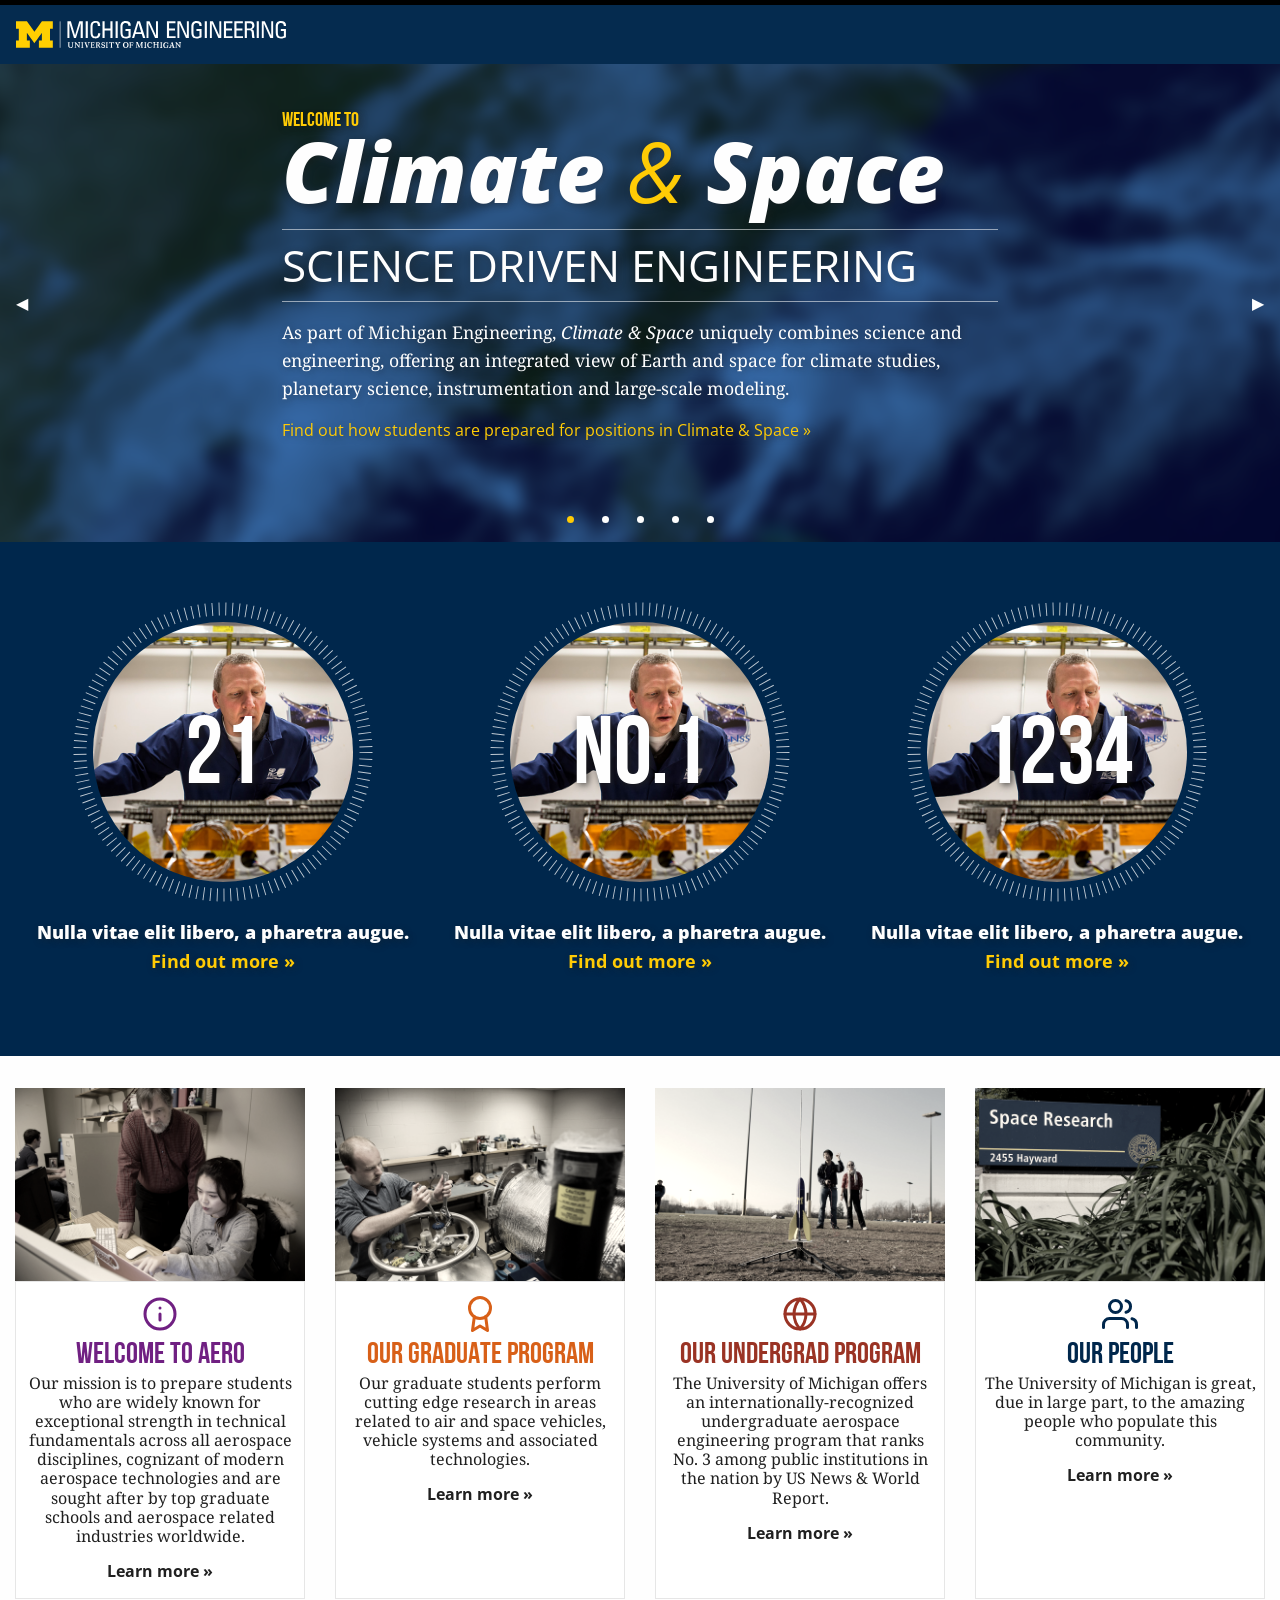
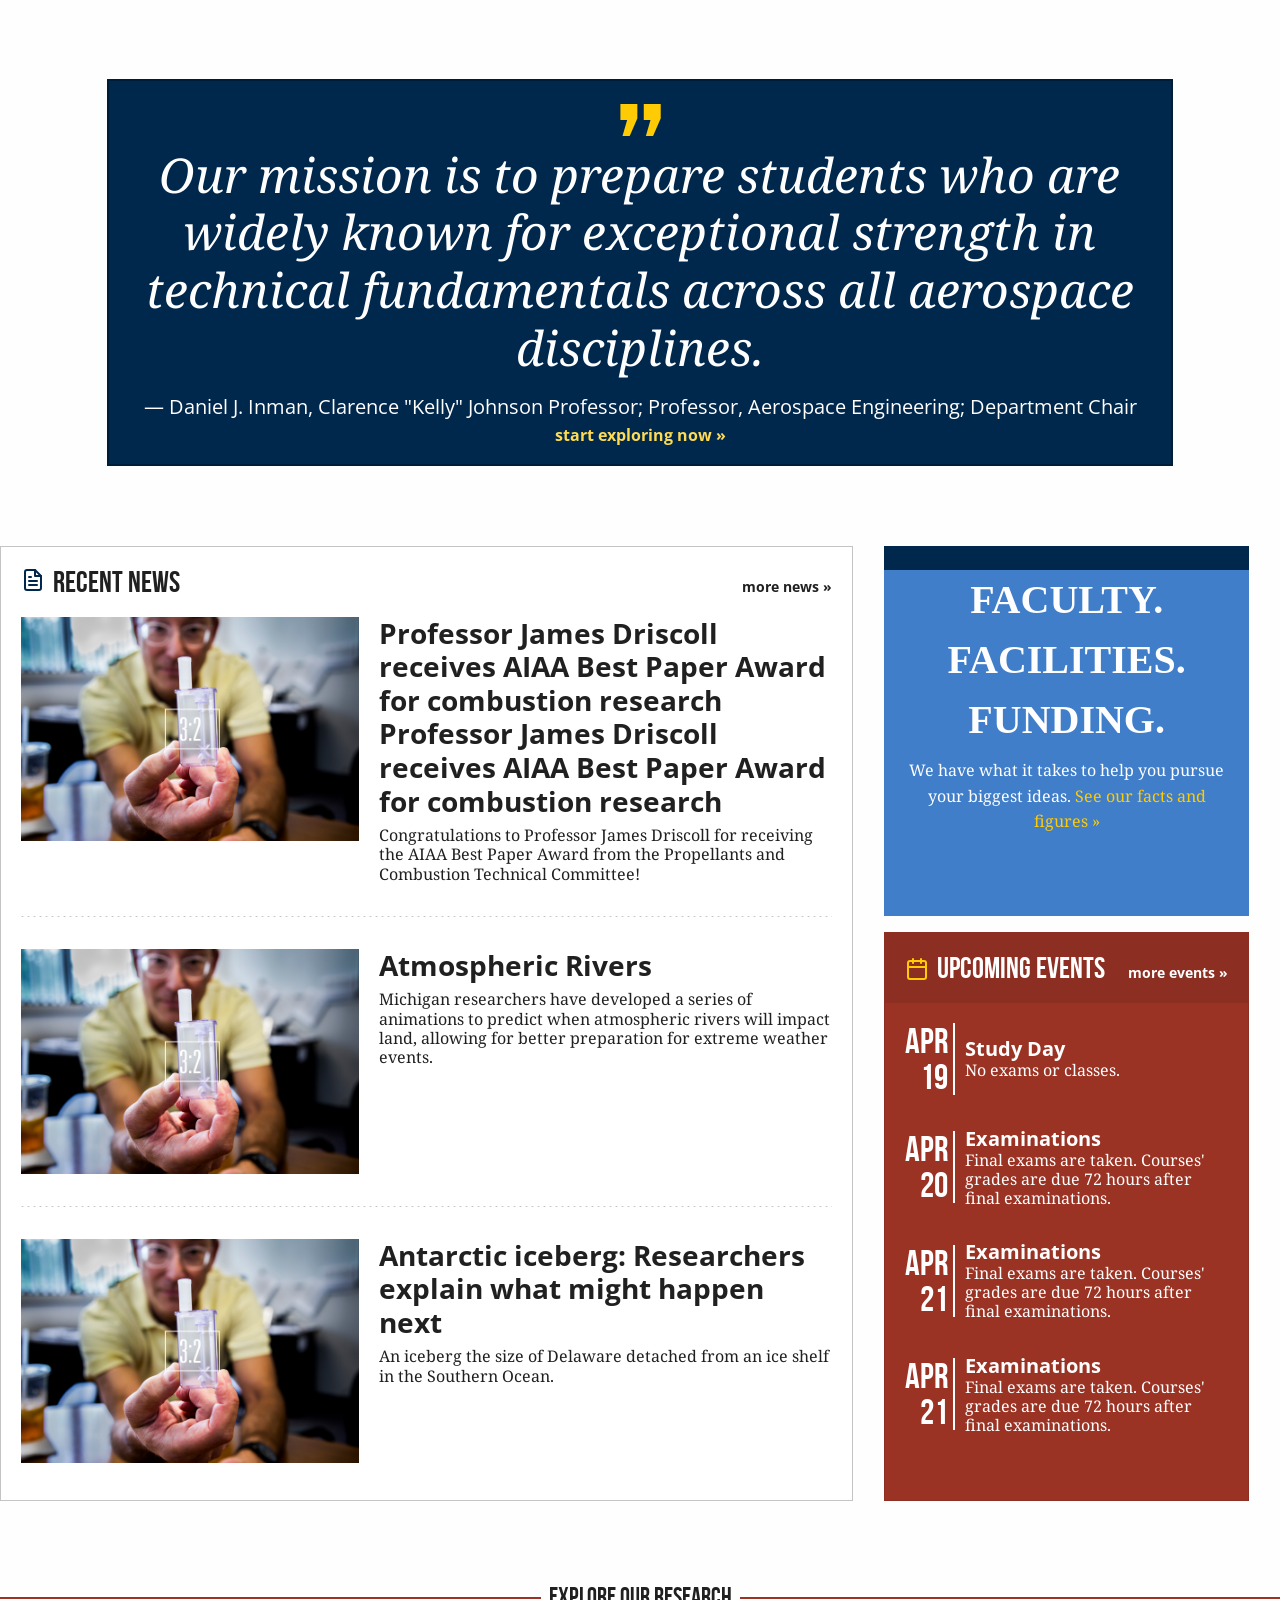
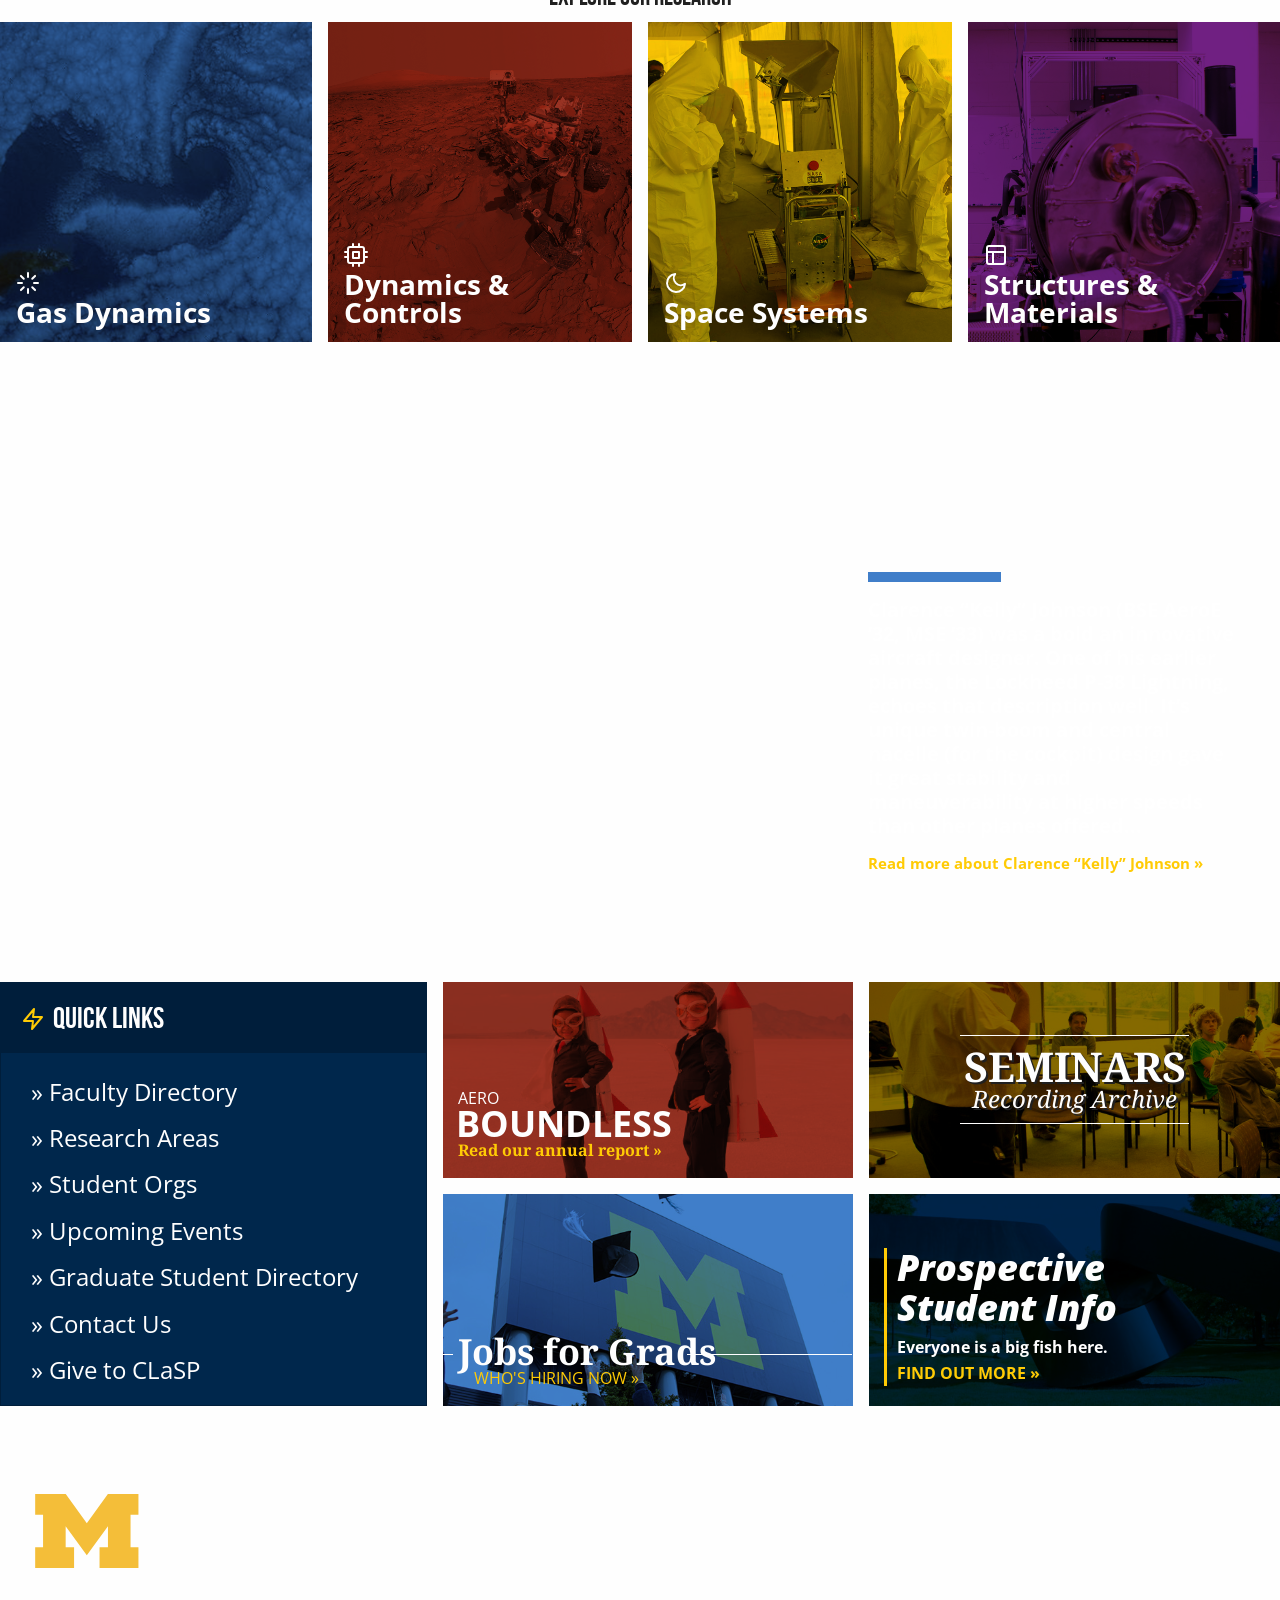
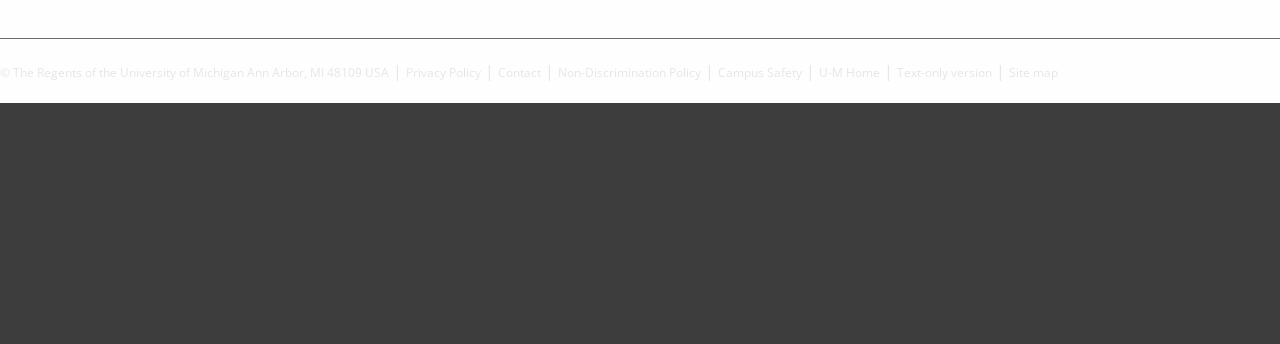
==== commit 68032489: "add temp safari fix for slider" ====
--- a/docs/small-slider.html
+++ b/docs/small-slider.html
@@ -426,7 +426,7 @@
                 <cite>Daniel J. Inman, Clarence "Kelly" Johnson Professor; Professor, Aerospace Engineering; Department Chair</cite>
                 <div class="cta"><a href="#">start exploring now &raquo;</a></div>
             </div>
-        </section>    <section class="feeds promo row collapse" data-equalizer data-equalize-on="medium">
+        </section>    <section class="feeds promo row" data-equalizer data-equalize-on="medium">
             <div class="column small-12 medium-12 large-8 news" data-equalizer-watch>
                 <div class="section_title row align-justify collapse">
                     <div class="column small-10 shrink">
--- a/docs/assets/css/app.css
+++ b/docs/assets/css/app.css
@@ -1 +1 @@
-@charset "UTF-8";@import url(https://fonts.googleapis.com/css?family=Noto+Serif:400,400i,700,700i&subset=latin-ext);@import url(https://fonts.googleapis.com/css?family=Open+Sans:400,400i,600,700,800,800i&subset=latin-ext);@font-face{font-family:bebas_neuebold;src:url(../fonts/bebasneue_bold-webfont.eot);src:url(../fonts/bebasneue_bold-webfont.eot?#iefix) format("embedded-opentype"),url(../fonts/bebasneue_bold-webfont.woff) format("woff"),url(../fonts/bebasneue_bold-webfont.woff) format("woff"),url(../fonts/bebasneue_bold-webfont.ttf) format("truetype"),url(../fonts/bebasneue_bold-webfont.svg#bebas_neuebold) format("svg");font-weight:400;font-style:normal}@font-face{font-family:bebas_neuebook;src:url(../fonts/bebasneue_book-webfont.eot);src:url(../fonts/bebasneue_book-webfont.eot?#iefix) format("embedded-opentype"),url(../fonts/bebasneue_book-webfont.woff) format("woff"),url(../fonts/bebasneue_book-webfont.woff) format("woff"),url(../fonts/bebasneue_book-webfont.ttf) format("truetype"),url(../fonts/bebasneue_book-webfont.svg#bebas_neuebook) format("svg");font-weight:400;font-style:normal}@font-face{font-family:bebas_neuelight;src:url(../fonts/bebasneue_light-webfont.eot);src:url(../fonts/bebasneue_light-webfont.eot?#iefix) format("embedded-opentype"),url(../fonts/bebasneue_light-webfont.woff) format("woff"),url(../fonts/bebasneue_light-webfont.woff) format("woff"),url(../fonts/bebasneue_light-webfont.ttf) format("truetype"),url(../fonts/bebasneue_light-webfont.svg#bebas_neuelight) format("svg");font-weight:400;font-style:normal}@font-face{font-family:bebas_neue_regular;src:url(../fonts/bebasneue_regular-webfont.eot);src:url(../fonts/bebasneue_regular-webfont.eot?#iefix) format("embedded-opentype"),url(../fonts/bebasneue_regular-webfont.woff) format("woff"),url(../fonts/bebasneue_regular-webfont.woff) format("woff"),url(../fonts/bebasneue_regular-webfont.ttf) format("truetype"),url(../fonts/bebasneue_regular-webfont.svg#bebas_neue_regularregular) format("svg");font-weight:400;font-style:normal}@font-face{font-family:bebas_neuethin;src:url(../fonts/bebasneue_thin-webfont.eot);src:url(../fonts/bebasneue_thin-webfont.eot?#iefix) format("embedded-opentype"),url(../fonts/bebasneue_thin-webfont.woff) format("woff"),url(../fonts/bebasneue_thin-webfont.woff) format("woff"),url(../fonts/bebasneue_thin-webfont.ttf) format("truetype"),url(../fonts/bebasneue_thin-webfont.svg#bebas_neuethin) format("svg");font-weight:400;font-style:normal}@media print,screen and (min-width:40em){.reveal,.reveal.large,.reveal.small,.reveal.tiny{right:auto;left:auto;margin:0 auto}}/*! normalize-scss | MIT/GPLv2 License | bit.ly/normalize-scss */html{font-family:sans-serif;line-height:1.15;-ms-text-size-adjust:100%;-webkit-text-size-adjust:100%}body{margin:0}article,aside,footer,header,nav,section{display:block}h1{font-size:2em;margin:.67em 0}figcaption,figure{display:block}figure{margin:1em 40px}hr{box-sizing:content-box;height:0;overflow:visible}main{display:block}pre{font-family:monospace,monospace;font-size:1em}a{background-color:transparent;-webkit-text-decoration-skip:objects}a:active,a:hover{outline-width:0}abbr[title]{border-bottom:none;text-decoration:underline;text-decoration:underline dotted}b,strong{font-weight:inherit}b,strong{font-weight:bolder}code,kbd,samp{font-family:monospace,monospace;font-size:1em}dfn{font-style:italic}mark{background-color:#ff0;color:#000}small{font-size:80%}sub,sup{font-size:75%;line-height:0;position:relative;vertical-align:baseline}sub{bottom:-.25em}sup{top:-.5em}audio,video{display:inline-block}audio:not([controls]){display:none;height:0}img{border-style:none}svg:not(:root){overflow:hidden}button,input,optgroup,select,textarea{font-family:sans-serif;font-size:100%;line-height:1.15;margin:0}button{overflow:visible}button,select{text-transform:none}[type=reset],[type=submit],button,html [type=button]{-webkit-appearance:button}[type=button]::-moz-focus-inner,[type=reset]::-moz-focus-inner,[type=submit]::-moz-focus-inner,button::-moz-focus-inner{border-style:none;padding:0}[type=button]:-moz-focusring,[type=reset]:-moz-focusring,[type=submit]:-moz-focusring,button:-moz-focusring{outline:1px dotted ButtonText}input{overflow:visible}[type=checkbox],[type=radio]{box-sizing:border-box;padding:0}[type=number]::-webkit-inner-spin-button,[type=number]::-webkit-outer-spin-button{height:auto}[type=search]{-webkit-appearance:textfield;outline-offset:-2px}[type=search]::-webkit-search-cancel-button,[type=search]::-webkit-search-decoration{-webkit-appearance:none}::-webkit-file-upload-button{-webkit-appearance:button;font:inherit}fieldset{border:1px solid silver;margin:0 2px;padding:.35em .625em .75em}legend{box-sizing:border-box;display:table;max-width:100%;padding:0;color:inherit;white-space:normal}progress{display:inline-block;vertical-align:baseline}textarea{overflow:auto}details{display:block}summary{display:list-item}menu{display:block}canvas{display:inline-block}template{display:none}[hidden]{display:none}.foundation-mq{font-family:"small=0em&medium=40em&large=64em&xlarge=81.25em&xxlarge=90em"}html{box-sizing:border-box;font-size:100%}*,::after,::before{box-sizing:inherit}body{margin:0;padding:0;background:#fefefe;font-family:"Noto Serif",Georgia,serif;font-weight:400;line-height:1.54;color:#202020;-webkit-font-smoothing:antialiased;-moz-osx-font-smoothing:grayscale}img{display:inline-block;vertical-align:middle;max-width:100%;height:auto;-ms-interpolation-mode:bicubic}textarea{height:auto;min-height:50px;border-radius:3px}select{box-sizing:border-box;width:100%;border-radius:3px}.map_canvas embed,.map_canvas img,.map_canvas object,.mqa-display embed,.mqa-display img,.mqa-display object{max-width:none!important}button{padding:0;-webkit-appearance:none;-moz-appearance:none;appearance:none;border:0;border-radius:3px;background:0 0;line-height:1;cursor:auto}[data-whatinput=mouse] button{outline:0}pre{overflow:auto}button,input,optgroup,select,textarea{font-family:inherit}.is-visible{display:block!important}.is-hidden{display:none!important}.main-content .research .card .text,.row{max-width:81.25rem;margin-right:auto;margin-left:auto;display:-webkit-flex;display:-ms-flexbox;display:flex;-webkit-flex-flow:row wrap;-ms-flex-flow:row wrap;flex-flow:row wrap}.main-content .research .card .row .text,.main-content .research .card .text .row,.main-content .research .card .text .text,.row .main-content .research .card .text,.row .row{margin-right:-.625rem;margin-left:-.625rem}@media print,screen and (min-width:40em){.main-content .research .card .row .text,.main-content .research .card .text .row,.main-content .research .card .text .text,.row .main-content .research .card .text,.row .row{margin-right:-.9375rem;margin-left:-.9375rem}}@media print,screen and (min-width:64em){.main-content .research .card .row .text,.main-content .research .card .text .row,.main-content .research .card .text .text,.row .main-content .research .card .text,.row .row{margin-right:-.9375rem;margin-left:-.9375rem}}@media screen and (min-width:81.25em){.main-content .research .card .row .text,.main-content .research .card .text .row,.main-content .research .card .text .text,.row .main-content .research .card .text,.row .row{margin-right:-.9375rem;margin-left:-.9375rem}}@media screen and (min-width:90em){.main-content .research .card .row .text,.main-content .research .card .text .row,.main-content .research .card .text .text,.row .main-content .research .card .text,.row .row{margin-right:-.9375rem;margin-left:-.9375rem}}.main-content .research .card .row .text,.main-content .research .card .text .row.collapse,.main-content .research .card .text .text,.row .main-content .research .card .text,.row .row.collapse{margin-right:0;margin-left:0}.main-content .research .card .expanded.text,.row.expanded{max-width:none}.main-content .research .card .expanded.text .row,.main-content .research .card .expanded.text .text,.main-content .research .card .row.expanded .text,.row.expanded .main-content .research .card .text,.row.expanded .row{margin-right:auto;margin-left:auto}.main-content .research .card .row:not(.expanded) .text,.main-content .research .card .text:not(.expanded) .row,.main-content .research .card .text:not(.expanded) .text,.row:not(.expanded) .main-content .research .card .text,.row:not(.expanded) .row{max-width:none}.main-content .research .card .text>.column,.main-content .research .card .text>.columns,.row.collapse>.column,.row.collapse>.columns{padding-right:0;padding-left:0}.main-content .research .card .is-collapse-child.text,.main-content .research .card .row.collapse>.column>.text,.main-content .research .card .row.collapse>.columns>.text,.main-content .research .card .text>.column>.row,.main-content .research .card .text>.column>.text,.main-content .research .card .text>.columns>.row,.main-content .research .card .text>.columns>.text,.row.collapse>.column>.row,.row.collapse>.columns>.row,.row.is-collapse-child{margin-right:0;margin-left:0}.column,.columns{-webkit-flex:1 1 0px;-ms-flex:1 1 0px;flex:1 1 0px;padding-right:.625rem;padding-left:.625rem;min-width:0}@media print,screen and (min-width:40em){.column,.columns{padding-right:.9375rem;padding-left:.9375rem}}.column.row.row,.main-content .research .card .column.text,.main-content .research .card .columns.text,.row.row.columns{float:none;display:block}.main-content .research .card .row .column.text,.main-content .research .card .row .columns.text,.main-content .research .card .text .column.row.row,.main-content .research .card .text .column.text,.main-content .research .card .text .columns.text,.main-content .research .card .text .row.row.columns,.row .column.row.row,.row .main-content .research .card .column.text,.row .main-content .research .card .columns.text,.row .row.row.columns{margin-right:0;margin-left:0;padding-right:0;padding-left:0}.small-1{-webkit-flex:0 0 8.33333%;-ms-flex:0 0 8.33333%;flex:0 0 8.33333%;max-width:8.33333%}.small-offset-0{margin-left:0}.small-2{-webkit-flex:0 0 16.66667%;-ms-flex:0 0 16.66667%;flex:0 0 16.66667%;max-width:16.66667%}.small-offset-1{margin-left:8.33333%}.small-3{-webkit-flex:0 0 25%;-ms-flex:0 0 25%;flex:0 0 25%;max-width:25%}.small-offset-2{margin-left:16.66667%}.small-4{-webkit-flex:0 0 33.33333%;-ms-flex:0 0 33.33333%;flex:0 0 33.33333%;max-width:33.33333%}.small-offset-3{margin-left:25%}.small-5{-webkit-flex:0 0 41.66667%;-ms-flex:0 0 41.66667%;flex:0 0 41.66667%;max-width:41.66667%}.small-offset-4{margin-left:33.33333%}.small-6{-webkit-flex:0 0 50%;-ms-flex:0 0 50%;flex:0 0 50%;max-width:50%}.small-offset-5{margin-left:41.66667%}.small-7{-webkit-flex:0 0 58.33333%;-ms-flex:0 0 58.33333%;flex:0 0 58.33333%;max-width:58.33333%}.small-offset-6{margin-left:50%}.small-8{-webkit-flex:0 0 66.66667%;-ms-flex:0 0 66.66667%;flex:0 0 66.66667%;max-width:66.66667%}.small-offset-7{margin-left:58.33333%}.small-9{-webkit-flex:0 0 75%;-ms-flex:0 0 75%;flex:0 0 75%;max-width:75%}.small-offset-8{margin-left:66.66667%}.small-10{-webkit-flex:0 0 83.33333%;-ms-flex:0 0 83.33333%;flex:0 0 83.33333%;max-width:83.33333%}.small-offset-9{margin-left:75%}.small-11{-webkit-flex:0 0 91.66667%;-ms-flex:0 0 91.66667%;flex:0 0 91.66667%;max-width:91.66667%}.small-offset-10{margin-left:83.33333%}.small-12{-webkit-flex:0 0 100%;-ms-flex:0 0 100%;flex:0 0 100%;max-width:100%}.small-offset-11{margin-left:91.66667%}.small-up-1{-webkit-flex-wrap:wrap;-ms-flex-wrap:wrap;flex-wrap:wrap}.small-up-1>.column,.small-up-1>.columns{-webkit-flex:0 0 100%;-ms-flex:0 0 100%;flex:0 0 100%;max-width:100%}.small-up-2{-webkit-flex-wrap:wrap;-ms-flex-wrap:wrap;flex-wrap:wrap}.small-up-2>.column,.small-up-2>.columns{-webkit-flex:0 0 50%;-ms-flex:0 0 50%;flex:0 0 50%;max-width:50%}.small-up-3{-webkit-flex-wrap:wrap;-ms-flex-wrap:wrap;flex-wrap:wrap}.small-up-3>.column,.small-up-3>.columns{-webkit-flex:0 0 33.33333%;-ms-flex:0 0 33.33333%;flex:0 0 33.33333%;max-width:33.33333%}.small-up-4{-webkit-flex-wrap:wrap;-ms-flex-wrap:wrap;flex-wrap:wrap}.small-up-4>.column,.small-up-4>.columns{-webkit-flex:0 0 25%;-ms-flex:0 0 25%;flex:0 0 25%;max-width:25%}.small-up-5{-webkit-flex-wrap:wrap;-ms-flex-wrap:wrap;flex-wrap:wrap}.small-up-5>.column,.small-up-5>.columns{-webkit-flex:0 0 20%;-ms-flex:0 0 20%;flex:0 0 20%;max-width:20%}.small-up-6{-webkit-flex-wrap:wrap;-ms-flex-wrap:wrap;flex-wrap:wrap}.small-up-6>.column,.small-up-6>.columns{-webkit-flex:0 0 16.66667%;-ms-flex:0 0 16.66667%;flex:0 0 16.66667%;max-width:16.66667%}.small-up-7{-webkit-flex-wrap:wrap;-ms-flex-wrap:wrap;flex-wrap:wrap}.small-up-7>.column,.small-up-7>.columns{-webkit-flex:0 0 14.28571%;-ms-flex:0 0 14.28571%;flex:0 0 14.28571%;max-width:14.28571%}.small-up-8{-webkit-flex-wrap:wrap;-ms-flex-wrap:wrap;flex-wrap:wrap}.small-up-8>.column,.small-up-8>.columns{-webkit-flex:0 0 12.5%;-ms-flex:0 0 12.5%;flex:0 0 12.5%;max-width:12.5%}.small-collapse>.column,.small-collapse>.columns{padding-right:0;padding-left:0}.small-uncollapse>.column,.small-uncollapse>.columns{padding-right:.625rem;padding-left:.625rem}@media print,screen and (min-width:40em){.medium-1{-webkit-flex:0 0 8.33333%;-ms-flex:0 0 8.33333%;flex:0 0 8.33333%;max-width:8.33333%}.medium-offset-0{margin-left:0}.medium-2{-webkit-flex:0 0 16.66667%;-ms-flex:0 0 16.66667%;flex:0 0 16.66667%;max-width:16.66667%}.medium-offset-1{margin-left:8.33333%}.medium-3{-webkit-flex:0 0 25%;-ms-flex:0 0 25%;flex:0 0 25%;max-width:25%}.medium-offset-2{margin-left:16.66667%}.medium-4{-webkit-flex:0 0 33.33333%;-ms-flex:0 0 33.33333%;flex:0 0 33.33333%;max-width:33.33333%}.medium-offset-3{margin-left:25%}.medium-5{-webkit-flex:0 0 41.66667%;-ms-flex:0 0 41.66667%;flex:0 0 41.66667%;max-width:41.66667%}.medium-offset-4{margin-left:33.33333%}.medium-6{-webkit-flex:0 0 50%;-ms-flex:0 0 50%;flex:0 0 50%;max-width:50%}.medium-offset-5{margin-left:41.66667%}.medium-7{-webkit-flex:0 0 58.33333%;-ms-flex:0 0 58.33333%;flex:0 0 58.33333%;max-width:58.33333%}.medium-offset-6{margin-left:50%}.medium-8{-webkit-flex:0 0 66.66667%;-ms-flex:0 0 66.66667%;flex:0 0 66.66667%;max-width:66.66667%}.medium-offset-7{margin-left:58.33333%}.medium-9{-webkit-flex:0 0 75%;-ms-flex:0 0 75%;flex:0 0 75%;max-width:75%}.medium-offset-8{margin-left:66.66667%}.medium-10{-webkit-flex:0 0 83.33333%;-ms-flex:0 0 83.33333%;flex:0 0 83.33333%;max-width:83.33333%}.medium-offset-9{margin-left:75%}.medium-11{-webkit-flex:0 0 91.66667%;-ms-flex:0 0 91.66667%;flex:0 0 91.66667%;max-width:91.66667%}.medium-offset-10{margin-left:83.33333%}.medium-12{-webkit-flex:0 0 100%;-ms-flex:0 0 100%;flex:0 0 100%;max-width:100%}.medium-offset-11{margin-left:91.66667%}.medium-up-1{-webkit-flex-wrap:wrap;-ms-flex-wrap:wrap;flex-wrap:wrap}.medium-up-1>.column,.medium-up-1>.columns{-webkit-flex:0 0 100%;-ms-flex:0 0 100%;flex:0 0 100%;max-width:100%}.medium-up-2{-webkit-flex-wrap:wrap;-ms-flex-wrap:wrap;flex-wrap:wrap}.medium-up-2>.column,.medium-up-2>.columns{-webkit-flex:0 0 50%;-ms-flex:0 0 50%;flex:0 0 50%;max-width:50%}.medium-up-3{-webkit-flex-wrap:wrap;-ms-flex-wrap:wrap;flex-wrap:wrap}.medium-up-3>.column,.medium-up-3>.columns{-webkit-flex:0 0 33.33333%;-ms-flex:0 0 33.33333%;flex:0 0 33.33333%;max-width:33.33333%}.medium-up-4{-webkit-flex-wrap:wrap;-ms-flex-wrap:wrap;flex-wrap:wrap}.medium-up-4>.column,.medium-up-4>.columns{-webkit-flex:0 0 25%;-ms-flex:0 0 25%;flex:0 0 25%;max-width:25%}.medium-up-5{-webkit-flex-wrap:wrap;-ms-flex-wrap:wrap;flex-wrap:wrap}.medium-up-5>.column,.medium-up-5>.columns{-webkit-flex:0 0 20%;-ms-flex:0 0 20%;flex:0 0 20%;max-width:20%}.medium-up-6{-webkit-flex-wrap:wrap;-ms-flex-wrap:wrap;flex-wrap:wrap}.medium-up-6>.column,.medium-up-6>.columns{-webkit-flex:0 0 16.66667%;-ms-flex:0 0 16.66667%;flex:0 0 16.66667%;max-width:16.66667%}.medium-up-7{-webkit-flex-wrap:wrap;-ms-flex-wrap:wrap;flex-wrap:wrap}.medium-up-7>.column,.medium-up-7>.columns{-webkit-flex:0 0 14.28571%;-ms-flex:0 0 14.28571%;flex:0 0 14.28571%;max-width:14.28571%}.medium-up-8{-webkit-flex-wrap:wrap;-ms-flex-wrap:wrap;flex-wrap:wrap}.medium-up-8>.column,.medium-up-8>.columns{-webkit-flex:0 0 12.5%;-ms-flex:0 0 12.5%;flex:0 0 12.5%;max-width:12.5%}}@media print,screen and (min-width:40em) and (min-width:40em){.medium-expand{-webkit-flex:1 1 0px;-ms-flex:1 1 0px;flex:1 1 0px}}.main-content .research .card .medium-unstack.text>.column,.main-content .research .card .medium-unstack.text>.columns,.row.medium-unstack>.column,.row.medium-unstack>.columns{-webkit-flex:0 0 100%;-ms-flex:0 0 100%;flex:0 0 100%}@media print,screen and (min-width:40em){.main-content .research .card .medium-unstack.text>.column,.main-content .research .card .medium-unstack.text>.columns,.row.medium-unstack>.column,.row.medium-unstack>.columns{-webkit-flex:1 1 0px;-ms-flex:1 1 0px;flex:1 1 0px}}@media print,screen and (min-width:40em){.medium-collapse>.column,.medium-collapse>.columns{padding-right:0;padding-left:0}.medium-uncollapse>.column,.medium-uncollapse>.columns{padding-right:.9375rem;padding-left:.9375rem}}@media print,screen and (min-width:64em){.large-1{-webkit-flex:0 0 8.33333%;-ms-flex:0 0 8.33333%;flex:0 0 8.33333%;max-width:8.33333%}.large-offset-0{margin-left:0}.large-2{-webkit-flex:0 0 16.66667%;-ms-flex:0 0 16.66667%;flex:0 0 16.66667%;max-width:16.66667%}.large-offset-1{margin-left:8.33333%}.large-3{-webkit-flex:0 0 25%;-ms-flex:0 0 25%;flex:0 0 25%;max-width:25%}.large-offset-2{margin-left:16.66667%}.large-4{-webkit-flex:0 0 33.33333%;-ms-flex:0 0 33.33333%;flex:0 0 33.33333%;max-width:33.33333%}.large-offset-3{margin-left:25%}.large-5{-webkit-flex:0 0 41.66667%;-ms-flex:0 0 41.66667%;flex:0 0 41.66667%;max-width:41.66667%}.large-offset-4{margin-left:33.33333%}.large-6{-webkit-flex:0 0 50%;-ms-flex:0 0 50%;flex:0 0 50%;max-width:50%}.large-offset-5{margin-left:41.66667%}.large-7{-webkit-flex:0 0 58.33333%;-ms-flex:0 0 58.33333%;flex:0 0 58.33333%;max-width:58.33333%}.large-offset-6{margin-left:50%}.large-8{-webkit-flex:0 0 66.66667%;-ms-flex:0 0 66.66667%;flex:0 0 66.66667%;max-width:66.66667%}.large-offset-7{margin-left:58.33333%}.large-9{-webkit-flex:0 0 75%;-ms-flex:0 0 75%;flex:0 0 75%;max-width:75%}.large-offset-8{margin-left:66.66667%}.large-10{-webkit-flex:0 0 83.33333%;-ms-flex:0 0 83.33333%;flex:0 0 83.33333%;max-width:83.33333%}.large-offset-9{margin-left:75%}.large-11{-webkit-flex:0 0 91.66667%;-ms-flex:0 0 91.66667%;flex:0 0 91.66667%;max-width:91.66667%}.large-offset-10{margin-left:83.33333%}.large-12{-webkit-flex:0 0 100%;-ms-flex:0 0 100%;flex:0 0 100%;max-width:100%}.large-offset-11{margin-left:91.66667%}.large-up-1{-webkit-flex-wrap:wrap;-ms-flex-wrap:wrap;flex-wrap:wrap}.large-up-1>.column,.large-up-1>.columns{-webkit-flex:0 0 100%;-ms-flex:0 0 100%;flex:0 0 100%;max-width:100%}.large-up-2{-webkit-flex-wrap:wrap;-ms-flex-wrap:wrap;flex-wrap:wrap}.large-up-2>.column,.large-up-2>.columns{-webkit-flex:0 0 50%;-ms-flex:0 0 50%;flex:0 0 50%;max-width:50%}.large-up-3{-webkit-flex-wrap:wrap;-ms-flex-wrap:wrap;flex-wrap:wrap}.large-up-3>.column,.large-up-3>.columns{-webkit-flex:0 0 33.33333%;-ms-flex:0 0 33.33333%;flex:0 0 33.33333%;max-width:33.33333%}.large-up-4{-webkit-flex-wrap:wrap;-ms-flex-wrap:wrap;flex-wrap:wrap}.large-up-4>.column,.large-up-4>.columns{-webkit-flex:0 0 25%;-ms-flex:0 0 25%;flex:0 0 25%;max-width:25%}.large-up-5{-webkit-flex-wrap:wrap;-ms-flex-wrap:wrap;flex-wrap:wrap}.large-up-5>.column,.large-up-5>.columns{-webkit-flex:0 0 20%;-ms-flex:0 0 20%;flex:0 0 20%;max-width:20%}.large-up-6{-webkit-flex-wrap:wrap;-ms-flex-wrap:wrap;flex-wrap:wrap}.large-up-6>.column,.large-up-6>.columns{-webkit-flex:0 0 16.66667%;-ms-flex:0 0 16.66667%;flex:0 0 16.66667%;max-width:16.66667%}.large-up-7{-webkit-flex-wrap:wrap;-ms-flex-wrap:wrap;flex-wrap:wrap}.large-up-7>.column,.large-up-7>.columns{-webkit-flex:0 0 14.28571%;-ms-flex:0 0 14.28571%;flex:0 0 14.28571%;max-width:14.28571%}.large-up-8{-webkit-flex-wrap:wrap;-ms-flex-wrap:wrap;flex-wrap:wrap}.large-up-8>.column,.large-up-8>.columns{-webkit-flex:0 0 12.5%;-ms-flex:0 0 12.5%;flex:0 0 12.5%;max-width:12.5%}}@media print,screen and (min-width:64em) and (min-width:64em){.large-expand{-webkit-flex:1 1 0px;-ms-flex:1 1 0px;flex:1 1 0px}}.main-content .research .card .large-unstack.text>.column,.main-content .research .card .large-unstack.text>.columns,.row.large-unstack>.column,.row.large-unstack>.columns{-webkit-flex:0 0 100%;-ms-flex:0 0 100%;flex:0 0 100%}@media print,screen and (min-width:64em){.main-content .research .card .large-unstack.text>.column,.main-content .research .card .large-unstack.text>.columns,.row.large-unstack>.column,.row.large-unstack>.columns{-webkit-flex:1 1 0px;-ms-flex:1 1 0px;flex:1 1 0px}}@media print,screen and (min-width:64em){.large-collapse>.column,.large-collapse>.columns{padding-right:0;padding-left:0}.large-uncollapse>.column,.large-uncollapse>.columns{padding-right:.9375rem;padding-left:.9375rem}}@media screen and (min-width:81.25em){.xlarge-1{-webkit-flex:0 0 8.33333%;-ms-flex:0 0 8.33333%;flex:0 0 8.33333%;max-width:8.33333%}.xlarge-offset-0{margin-left:0}.xlarge-2{-webkit-flex:0 0 16.66667%;-ms-flex:0 0 16.66667%;flex:0 0 16.66667%;max-width:16.66667%}.xlarge-offset-1{margin-left:8.33333%}.xlarge-3{-webkit-flex:0 0 25%;-ms-flex:0 0 25%;flex:0 0 25%;max-width:25%}.xlarge-offset-2{margin-left:16.66667%}.xlarge-4{-webkit-flex:0 0 33.33333%;-ms-flex:0 0 33.33333%;flex:0 0 33.33333%;max-width:33.33333%}.xlarge-offset-3{margin-left:25%}.xlarge-5{-webkit-flex:0 0 41.66667%;-ms-flex:0 0 41.66667%;flex:0 0 41.66667%;max-width:41.66667%}.xlarge-offset-4{margin-left:33.33333%}.xlarge-6{-webkit-flex:0 0 50%;-ms-flex:0 0 50%;flex:0 0 50%;max-width:50%}.xlarge-offset-5{margin-left:41.66667%}.xlarge-7{-webkit-flex:0 0 58.33333%;-ms-flex:0 0 58.33333%;flex:0 0 58.33333%;max-width:58.33333%}.xlarge-offset-6{margin-left:50%}.xlarge-8{-webkit-flex:0 0 66.66667%;-ms-flex:0 0 66.66667%;flex:0 0 66.66667%;max-width:66.66667%}.xlarge-offset-7{margin-left:58.33333%}.xlarge-9{-webkit-flex:0 0 75%;-ms-flex:0 0 75%;flex:0 0 75%;max-width:75%}.xlarge-offset-8{margin-left:66.66667%}.xlarge-10{-webkit-flex:0 0 83.33333%;-ms-flex:0 0 83.33333%;flex:0 0 83.33333%;max-width:83.33333%}.xlarge-offset-9{margin-left:75%}.xlarge-11{-webkit-flex:0 0 91.66667%;-ms-flex:0 0 91.66667%;flex:0 0 91.66667%;max-width:91.66667%}.xlarge-offset-10{margin-left:83.33333%}.xlarge-12{-webkit-flex:0 0 100%;-ms-flex:0 0 100%;flex:0 0 100%;max-width:100%}.xlarge-offset-11{margin-left:91.66667%}.xlarge-up-1{-webkit-flex-wrap:wrap;-ms-flex-wrap:wrap;flex-wrap:wrap}.xlarge-up-1>.column,.xlarge-up-1>.columns{-webkit-flex:0 0 100%;-ms-flex:0 0 100%;flex:0 0 100%;max-width:100%}.xlarge-up-2{-webkit-flex-wrap:wrap;-ms-flex-wrap:wrap;flex-wrap:wrap}.xlarge-up-2>.column,.xlarge-up-2>.columns{-webkit-flex:0 0 50%;-ms-flex:0 0 50%;flex:0 0 50%;max-width:50%}.xlarge-up-3{-webkit-flex-wrap:wrap;-ms-flex-wrap:wrap;flex-wrap:wrap}.xlarge-up-3>.column,.xlarge-up-3>.columns{-webkit-flex:0 0 33.33333%;-ms-flex:0 0 33.33333%;flex:0 0 33.33333%;max-width:33.33333%}.xlarge-up-4{-webkit-flex-wrap:wrap;-ms-flex-wrap:wrap;flex-wrap:wrap}.xlarge-up-4>.column,.xlarge-up-4>.columns{-webkit-flex:0 0 25%;-ms-flex:0 0 25%;flex:0 0 25%;max-width:25%}.xlarge-up-5{-webkit-flex-wrap:wrap;-ms-flex-wrap:wrap;flex-wrap:wrap}.xlarge-up-5>.column,.xlarge-up-5>.columns{-webkit-flex:0 0 20%;-ms-flex:0 0 20%;flex:0 0 20%;max-width:20%}.xlarge-up-6{-webkit-flex-wrap:wrap;-ms-flex-wrap:wrap;flex-wrap:wrap}.xlarge-up-6>.column,.xlarge-up-6>.columns{-webkit-flex:0 0 16.66667%;-ms-flex:0 0 16.66667%;flex:0 0 16.66667%;max-width:16.66667%}.xlarge-up-7{-webkit-flex-wrap:wrap;-ms-flex-wrap:wrap;flex-wrap:wrap}.xlarge-up-7>.column,.xlarge-up-7>.columns{-webkit-flex:0 0 14.28571%;-ms-flex:0 0 14.28571%;flex:0 0 14.28571%;max-width:14.28571%}.xlarge-up-8{-webkit-flex-wrap:wrap;-ms-flex-wrap:wrap;flex-wrap:wrap}.xlarge-up-8>.column,.xlarge-up-8>.columns{-webkit-flex:0 0 12.5%;-ms-flex:0 0 12.5%;flex:0 0 12.5%;max-width:12.5%}}@media screen and (min-width:81.25em) and (min-width:81.25em){.xlarge-expand{-webkit-flex:1 1 0px;-ms-flex:1 1 0px;flex:1 1 0px}}.main-content .research .card .xlarge-unstack.text>.column,.main-content .research .card .xlarge-unstack.text>.columns,.row.xlarge-unstack>.column,.row.xlarge-unstack>.columns{-webkit-flex:0 0 100%;-ms-flex:0 0 100%;flex:0 0 100%}@media screen and (min-width:81.25em){.main-content .research .card .xlarge-unstack.text>.column,.main-content .research .card .xlarge-unstack.text>.columns,.row.xlarge-unstack>.column,.row.xlarge-unstack>.columns{-webkit-flex:1 1 0px;-ms-flex:1 1 0px;flex:1 1 0px}}@media screen and (min-width:81.25em){.xlarge-collapse>.column,.xlarge-collapse>.columns{padding-right:0;padding-left:0}.xlarge-uncollapse>.column,.xlarge-uncollapse>.columns{padding-right:.9375rem;padding-left:.9375rem}}@media screen and (min-width:90em){.xxlarge-1{-webkit-flex:0 0 8.33333%;-ms-flex:0 0 8.33333%;flex:0 0 8.33333%;max-width:8.33333%}.xxlarge-offset-0{margin-left:0}.xxlarge-2{-webkit-flex:0 0 16.66667%;-ms-flex:0 0 16.66667%;flex:0 0 16.66667%;max-width:16.66667%}.xxlarge-offset-1{margin-left:8.33333%}.xxlarge-3{-webkit-flex:0 0 25%;-ms-flex:0 0 25%;flex:0 0 25%;max-width:25%}.xxlarge-offset-2{margin-left:16.66667%}.xxlarge-4{-webkit-flex:0 0 33.33333%;-ms-flex:0 0 33.33333%;flex:0 0 33.33333%;max-width:33.33333%}.xxlarge-offset-3{margin-left:25%}.xxlarge-5{-webkit-flex:0 0 41.66667%;-ms-flex:0 0 41.66667%;flex:0 0 41.66667%;max-width:41.66667%}.xxlarge-offset-4{margin-left:33.33333%}.xxlarge-6{-webkit-flex:0 0 50%;-ms-flex:0 0 50%;flex:0 0 50%;max-width:50%}.xxlarge-offset-5{margin-left:41.66667%}.xxlarge-7{-webkit-flex:0 0 58.33333%;-ms-flex:0 0 58.33333%;flex:0 0 58.33333%;max-width:58.33333%}.xxlarge-offset-6{margin-left:50%}.xxlarge-8{-webkit-flex:0 0 66.66667%;-ms-flex:0 0 66.66667%;flex:0 0 66.66667%;max-width:66.66667%}.xxlarge-offset-7{margin-left:58.33333%}.xxlarge-9{-webkit-flex:0 0 75%;-ms-flex:0 0 75%;flex:0 0 75%;max-width:75%}.xxlarge-offset-8{margin-left:66.66667%}.xxlarge-10{-webkit-flex:0 0 83.33333%;-ms-flex:0 0 83.33333%;flex:0 0 83.33333%;max-width:83.33333%}.xxlarge-offset-9{margin-left:75%}.xxlarge-11{-webkit-flex:0 0 91.66667%;-ms-flex:0 0 91.66667%;flex:0 0 91.66667%;max-width:91.66667%}.xxlarge-offset-10{margin-left:83.33333%}.xxlarge-12{-webkit-flex:0 0 100%;-ms-flex:0 0 100%;flex:0 0 100%;max-width:100%}.xxlarge-offset-11{margin-left:91.66667%}.xxlarge-up-1{-webkit-flex-wrap:wrap;-ms-flex-wrap:wrap;flex-wrap:wrap}.xxlarge-up-1>.column,.xxlarge-up-1>.columns{-webkit-flex:0 0 100%;-ms-flex:0 0 100%;flex:0 0 100%;max-width:100%}.xxlarge-up-2{-webkit-flex-wrap:wrap;-ms-flex-wrap:wrap;flex-wrap:wrap}.xxlarge-up-2>.column,.xxlarge-up-2>.columns{-webkit-flex:0 0 50%;-ms-flex:0 0 50%;flex:0 0 50%;max-width:50%}.xxlarge-up-3{-webkit-flex-wrap:wrap;-ms-flex-wrap:wrap;flex-wrap:wrap}.xxlarge-up-3>.column,.xxlarge-up-3>.columns{-webkit-flex:0 0 33.33333%;-ms-flex:0 0 33.33333%;flex:0 0 33.33333%;max-width:33.33333%}.xxlarge-up-4{-webkit-flex-wrap:wrap;-ms-flex-wrap:wrap;flex-wrap:wrap}.xxlarge-up-4>.column,.xxlarge-up-4>.columns{-webkit-flex:0 0 25%;-ms-flex:0 0 25%;flex:0 0 25%;max-width:25%}.xxlarge-up-5{-webkit-flex-wrap:wrap;-ms-flex-wrap:wrap;flex-wrap:wrap}.xxlarge-up-5>.column,.xxlarge-up-5>.columns{-webkit-flex:0 0 20%;-ms-flex:0 0 20%;flex:0 0 20%;max-width:20%}.xxlarge-up-6{-webkit-flex-wrap:wrap;-ms-flex-wrap:wrap;flex-wrap:wrap}.xxlarge-up-6>.column,.xxlarge-up-6>.columns{-webkit-flex:0 0 16.66667%;-ms-flex:0 0 16.66667%;flex:0 0 16.66667%;max-width:16.66667%}.xxlarge-up-7{-webkit-flex-wrap:wrap;-ms-flex-wrap:wrap;flex-wrap:wrap}.xxlarge-up-7>.column,.xxlarge-up-7>.columns{-webkit-flex:0 0 14.28571%;-ms-flex:0 0 14.28571%;flex:0 0 14.28571%;max-width:14.28571%}.xxlarge-up-8{-webkit-flex-wrap:wrap;-ms-flex-wrap:wrap;flex-wrap:wrap}.xxlarge-up-8>.column,.xxlarge-up-8>.columns{-webkit-flex:0 0 12.5%;-ms-flex:0 0 12.5%;flex:0 0 12.5%;max-width:12.5%}}@media screen and (min-width:90em) and (min-width:90em){.xxlarge-expand{-webkit-flex:1 1 0px;-ms-flex:1 1 0px;flex:1 1 0px}}.main-content .research .card .xxlarge-unstack.text>.column,.main-content .research .card .xxlarge-unstack.text>.columns,.row.xxlarge-unstack>.column,.row.xxlarge-unstack>.columns{-webkit-flex:0 0 100%;-ms-flex:0 0 100%;flex:0 0 100%}@media screen and (min-width:90em){.main-content .research .card .xxlarge-unstack.text>.column,.main-content .research .card .xxlarge-unstack.text>.columns,.row.xxlarge-unstack>.column,.row.xxlarge-unstack>.columns{-webkit-flex:1 1 0px;-ms-flex:1 1 0px;flex:1 1 0px}}@media screen and (min-width:90em){.xxlarge-collapse>.column,.xxlarge-collapse>.columns{padding-right:0;padding-left:0}.xxlarge-uncollapse>.column,.xxlarge-uncollapse>.columns{padding-right:.9375rem;padding-left:.9375rem}}.shrink{-webkit-flex:0 0 auto;-ms-flex:0 0 auto;flex:0 0 auto;max-width:100%}.column-block{margin-bottom:1.25rem}.column-block>:last-child{margin-bottom:0}@media print,screen and (min-width:40em){.column-block{margin-bottom:1.875rem}.column-block>:last-child{margin-bottom:0}}.grid-container{padding-right:.625rem;padding-left:.625rem;max-width:81.25rem;margin:0 auto}@media print,screen and (min-width:40em){.grid-container{padding-right:.9375rem;padding-left:.9375rem}}.grid-container.fluid{padding-right:.625rem;padding-left:.625rem;max-width:100%;margin:0 auto}@media print,screen and (min-width:40em){.grid-container.fluid{padding-right:.9375rem;padding-left:.9375rem}}.grid-container.full{padding-right:0;padding-left:0;max-width:100%;margin:0 auto}.grid-x{display:-webkit-flex;display:-ms-flexbox;display:flex;-webkit-flex-flow:row wrap;-ms-flex-flow:row wrap;flex-flow:row wrap}.cell{-webkit-flex:0 0 auto;-ms-flex:0 0 auto;flex:0 0 auto;min-height:0;min-width:0;width:100%}.cell.auto{-webkit-flex:1 1 0px;-ms-flex:1 1 0px;flex:1 1 0px}.cell.shrink{-webkit-flex:0 0 auto;-ms-flex:0 0 auto;flex:0 0 auto}.grid-x>.auto{width:auto}.grid-x>.shrink{width:auto}.grid-x>.small-1,.grid-x>.small-10,.grid-x>.small-11,.grid-x>.small-12,.grid-x>.small-2,.grid-x>.small-3,.grid-x>.small-4,.grid-x>.small-5,.grid-x>.small-6,.grid-x>.small-7,.grid-x>.small-8,.grid-x>.small-9,.grid-x>.small-full,.grid-x>.small-shrink{-webkit-flex-basis:auto;-ms-flex-preferred-size:auto;flex-basis:auto}@media print,screen and (min-width:40em){.grid-x>.medium-1,.grid-x>.medium-10,.grid-x>.medium-11,.grid-x>.medium-12,.grid-x>.medium-2,.grid-x>.medium-3,.grid-x>.medium-4,.grid-x>.medium-5,.grid-x>.medium-6,.grid-x>.medium-7,.grid-x>.medium-8,.grid-x>.medium-9,.grid-x>.medium-full,.grid-x>.medium-shrink{-webkit-flex-basis:auto;-ms-flex-preferred-size:auto;flex-basis:auto}}@media print,screen and (min-width:64em){.grid-x>.large-1,.grid-x>.large-10,.grid-x>.large-11,.grid-x>.large-12,.grid-x>.large-2,.grid-x>.large-3,.grid-x>.large-4,.grid-x>.large-5,.grid-x>.large-6,.grid-x>.large-7,.grid-x>.large-8,.grid-x>.large-9,.grid-x>.large-full,.grid-x>.large-shrink{-webkit-flex-basis:auto;-ms-flex-preferred-size:auto;flex-basis:auto}}@media screen and (min-width:81.25em){.grid-x>.xlarge-1,.grid-x>.xlarge-10,.grid-x>.xlarge-11,.grid-x>.xlarge-12,.grid-x>.xlarge-2,.grid-x>.xlarge-3,.grid-x>.xlarge-4,.grid-x>.xlarge-5,.grid-x>.xlarge-6,.grid-x>.xlarge-7,.grid-x>.xlarge-8,.grid-x>.xlarge-9,.grid-x>.xlarge-full,.grid-x>.xlarge-shrink{-webkit-flex-basis:auto;-ms-flex-preferred-size:auto;flex-basis:auto}}@media screen and (min-width:90em){.grid-x>.xxlarge-1,.grid-x>.xxlarge-10,.grid-x>.xxlarge-11,.grid-x>.xxlarge-12,.grid-x>.xxlarge-2,.grid-x>.xxlarge-3,.grid-x>.xxlarge-4,.grid-x>.xxlarge-5,.grid-x>.xxlarge-6,.grid-x>.xxlarge-7,.grid-x>.xxlarge-8,.grid-x>.xxlarge-9,.grid-x>.xxlarge-full,.grid-x>.xxlarge-shrink{-webkit-flex-basis:auto;-ms-flex-preferred-size:auto;flex-basis:auto}}.grid-x>.small-1{width:8.33333%}.grid-x>.small-2{width:16.66667%}.grid-x>.small-3{width:25%}.grid-x>.small-4{width:33.33333%}.grid-x>.small-5{width:41.66667%}.grid-x>.small-6{width:50%}.grid-x>.small-7{width:58.33333%}.grid-x>.small-8{width:66.66667%}.grid-x>.small-9{width:75%}.grid-x>.small-10{width:83.33333%}.grid-x>.small-11{width:91.66667%}.grid-x>.small-12{width:100%}@media print,screen and (min-width:40em){.grid-x>.medium-auto{-webkit-flex:1 1 0px;-ms-flex:1 1 0px;flex:1 1 0px;width:auto}.grid-x>.medium-shrink{-webkit-flex:0 0 auto;-ms-flex:0 0 auto;flex:0 0 auto;width:auto}.grid-x>.medium-1{width:8.33333%}.grid-x>.medium-2{width:16.66667%}.grid-x>.medium-3{width:25%}.grid-x>.medium-4{width:33.33333%}.grid-x>.medium-5{width:41.66667%}.grid-x>.medium-6{width:50%}.grid-x>.medium-7{width:58.33333%}.grid-x>.medium-8{width:66.66667%}.grid-x>.medium-9{width:75%}.grid-x>.medium-10{width:83.33333%}.grid-x>.medium-11{width:91.66667%}.grid-x>.medium-12{width:100%}}@media print,screen and (min-width:64em){.grid-x>.large-auto{-webkit-flex:1 1 0px;-ms-flex:1 1 0px;flex:1 1 0px;width:auto}.grid-x>.large-shrink{-webkit-flex:0 0 auto;-ms-flex:0 0 auto;flex:0 0 auto;width:auto}.grid-x>.large-1{width:8.33333%}.grid-x>.large-2{width:16.66667%}.grid-x>.large-3{width:25%}.grid-x>.large-4{width:33.33333%}.grid-x>.large-5{width:41.66667%}.grid-x>.large-6{width:50%}.grid-x>.large-7{width:58.33333%}.grid-x>.large-8{width:66.66667%}.grid-x>.large-9{width:75%}.grid-x>.large-10{width:83.33333%}.grid-x>.large-11{width:91.66667%}.grid-x>.large-12{width:100%}}@media screen and (min-width:81.25em){.grid-x>.xlarge-auto{-webkit-flex:1 1 0px;-ms-flex:1 1 0px;flex:1 1 0px;width:auto}.grid-x>.xlarge-shrink{-webkit-flex:0 0 auto;-ms-flex:0 0 auto;flex:0 0 auto;width:auto}.grid-x>.xlarge-1{width:8.33333%}.grid-x>.xlarge-2{width:16.66667%}.grid-x>.xlarge-3{width:25%}.grid-x>.xlarge-4{width:33.33333%}.grid-x>.xlarge-5{width:41.66667%}.grid-x>.xlarge-6{width:50%}.grid-x>.xlarge-7{width:58.33333%}.grid-x>.xlarge-8{width:66.66667%}.grid-x>.xlarge-9{width:75%}.grid-x>.xlarge-10{width:83.33333%}.grid-x>.xlarge-11{width:91.66667%}.grid-x>.xlarge-12{width:100%}}@media screen and (min-width:90em){.grid-x>.xxlarge-auto{-webkit-flex:1 1 0px;-ms-flex:1 1 0px;flex:1 1 0px;width:auto}.grid-x>.xxlarge-shrink{-webkit-flex:0 0 auto;-ms-flex:0 0 auto;flex:0 0 auto;width:auto}.grid-x>.xxlarge-1{width:8.33333%}.grid-x>.xxlarge-2{width:16.66667%}.grid-x>.xxlarge-3{width:25%}.grid-x>.xxlarge-4{width:33.33333%}.grid-x>.xxlarge-5{width:41.66667%}.grid-x>.xxlarge-6{width:50%}.grid-x>.xxlarge-7{width:58.33333%}.grid-x>.xxlarge-8{width:66.66667%}.grid-x>.xxlarge-9{width:75%}.grid-x>.xxlarge-10{width:83.33333%}.grid-x>.xxlarge-11{width:91.66667%}.grid-x>.xxlarge-12{width:100%}}.grid-margin-x:not(.grid-x)>.cell{width:auto}.grid-margin-y:not(.grid-y)>.cell{height:auto}.grid-margin-x{margin-left:-.625rem;margin-right:-.625rem}@media print,screen and (min-width:40em){.grid-margin-x{margin-left:-.9375rem;margin-right:-.9375rem}}.grid-margin-x>.cell{width:calc(100% - 1.25rem);margin-left:.625rem;margin-right:.625rem}@media print,screen and (min-width:40em){.grid-margin-x>.cell{width:calc(100% - 1.875rem);margin-left:.9375rem;margin-right:.9375rem}}.grid-margin-x>.auto{width:auto}.grid-margin-x>.shrink{width:auto}.grid-margin-x>.small-1{width:calc(8.33333% - 1.25rem)}.grid-margin-x>.small-2{width:calc(16.66667% - 1.25rem)}.grid-margin-x>.small-3{width:calc(25% - 1.25rem)}.grid-margin-x>.small-4{width:calc(33.33333% - 1.25rem)}.grid-margin-x>.small-5{width:calc(41.66667% - 1.25rem)}.grid-margin-x>.small-6{width:calc(50% - 1.25rem)}.grid-margin-x>.small-7{width:calc(58.33333% - 1.25rem)}.grid-margin-x>.small-8{width:calc(66.66667% - 1.25rem)}.grid-margin-x>.small-9{width:calc(75% - 1.25rem)}.grid-margin-x>.small-10{width:calc(83.33333% - 1.25rem)}.grid-margin-x>.small-11{width:calc(91.66667% - 1.25rem)}.grid-margin-x>.small-12{width:calc(100% - 1.25rem)}@media print,screen and (min-width:40em){.grid-margin-x>.auto{width:auto}.grid-margin-x>.shrink{width:auto}.grid-margin-x>.small-1{width:calc(8.33333% - 1.875rem)}.grid-margin-x>.small-2{width:calc(16.66667% - 1.875rem)}.grid-margin-x>.small-3{width:calc(25% - 1.875rem)}.grid-margin-x>.small-4{width:calc(33.33333% - 1.875rem)}.grid-margin-x>.small-5{width:calc(41.66667% - 1.875rem)}.grid-margin-x>.small-6{width:calc(50% - 1.875rem)}.grid-margin-x>.small-7{width:calc(58.33333% - 1.875rem)}.grid-margin-x>.small-8{width:calc(66.66667% - 1.875rem)}.grid-margin-x>.small-9{width:calc(75% - 1.875rem)}.grid-margin-x>.small-10{width:calc(83.33333% - 1.875rem)}.grid-margin-x>.small-11{width:calc(91.66667% - 1.875rem)}.grid-margin-x>.small-12{width:calc(100% - 1.875rem)}.grid-margin-x>.medium-auto{width:auto}.grid-margin-x>.medium-shrink{width:auto}.grid-margin-x>.medium-1{width:calc(8.33333% - 1.875rem)}.grid-margin-x>.medium-2{width:calc(16.66667% - 1.875rem)}.grid-margin-x>.medium-3{width:calc(25% - 1.875rem)}.grid-margin-x>.medium-4{width:calc(33.33333% - 1.875rem)}.grid-margin-x>.medium-5{width:calc(41.66667% - 1.875rem)}.grid-margin-x>.medium-6{width:calc(50% - 1.875rem)}.grid-margin-x>.medium-7{width:calc(58.33333% - 1.875rem)}.grid-margin-x>.medium-8{width:calc(66.66667% - 1.875rem)}.grid-margin-x>.medium-9{width:calc(75% - 1.875rem)}.grid-margin-x>.medium-10{width:calc(83.33333% - 1.875rem)}.grid-margin-x>.medium-11{width:calc(91.66667% - 1.875rem)}.grid-margin-x>.medium-12{width:calc(100% - 1.875rem)}}@media print,screen and (min-width:64em){.grid-margin-x>.large-auto{width:auto}.grid-margin-x>.large-shrink{width:auto}.grid-margin-x>.large-1{width:calc(8.33333% - 1.875rem)}.grid-margin-x>.large-2{width:calc(16.66667% - 1.875rem)}.grid-margin-x>.large-3{width:calc(25% - 1.875rem)}.grid-margin-x>.large-4{width:calc(33.33333% - 1.875rem)}.grid-margin-x>.large-5{width:calc(41.66667% - 1.875rem)}.grid-margin-x>.large-6{width:calc(50% - 1.875rem)}.grid-margin-x>.large-7{width:calc(58.33333% - 1.875rem)}.grid-margin-x>.large-8{width:calc(66.66667% - 1.875rem)}.grid-margin-x>.large-9{width:calc(75% - 1.875rem)}.grid-margin-x>.large-10{width:calc(83.33333% - 1.875rem)}.grid-margin-x>.large-11{width:calc(91.66667% - 1.875rem)}.grid-margin-x>.large-12{width:calc(100% - 1.875rem)}}@media screen and (min-width:81.25em){.grid-margin-x>.xlarge-auto{width:auto}.grid-margin-x>.xlarge-shrink{width:auto}.grid-margin-x>.xlarge-1{width:calc(8.33333% - 1.875rem)}.grid-margin-x>.xlarge-2{width:calc(16.66667% - 1.875rem)}.grid-margin-x>.xlarge-3{width:calc(25% - 1.875rem)}.grid-margin-x>.xlarge-4{width:calc(33.33333% - 1.875rem)}.grid-margin-x>.xlarge-5{width:calc(41.66667% - 1.875rem)}.grid-margin-x>.xlarge-6{width:calc(50% - 1.875rem)}.grid-margin-x>.xlarge-7{width:calc(58.33333% - 1.875rem)}.grid-margin-x>.xlarge-8{width:calc(66.66667% - 1.875rem)}.grid-margin-x>.xlarge-9{width:calc(75% - 1.875rem)}.grid-margin-x>.xlarge-10{width:calc(83.33333% - 1.875rem)}.grid-margin-x>.xlarge-11{width:calc(91.66667% - 1.875rem)}.grid-margin-x>.xlarge-12{width:calc(100% - 1.875rem)}}@media screen and (min-width:90em){.grid-margin-x>.xxlarge-auto{width:auto}.grid-margin-x>.xxlarge-shrink{width:auto}.grid-margin-x>.xxlarge-1{width:calc(8.33333% - 1.875rem)}.grid-margin-x>.xxlarge-2{width:calc(16.66667% - 1.875rem)}.grid-margin-x>.xxlarge-3{width:calc(25% - 1.875rem)}.grid-margin-x>.xxlarge-4{width:calc(33.33333% - 1.875rem)}.grid-margin-x>.xxlarge-5{width:calc(41.66667% - 1.875rem)}.grid-margin-x>.xxlarge-6{width:calc(50% - 1.875rem)}.grid-margin-x>.xxlarge-7{width:calc(58.33333% - 1.875rem)}.grid-margin-x>.xxlarge-8{width:calc(66.66667% - 1.875rem)}.grid-margin-x>.xxlarge-9{width:calc(75% - 1.875rem)}.grid-margin-x>.xxlarge-10{width:calc(83.33333% - 1.875rem)}.grid-margin-x>.xxlarge-11{width:calc(91.66667% - 1.875rem)}.grid-margin-x>.xxlarge-12{width:calc(100% - 1.875rem)}}.grid-padding-x .grid-padding-x{margin-right:-.625rem;margin-left:-.625rem}@media print,screen and (min-width:40em){.grid-padding-x .grid-padding-x{margin-right:-.9375rem;margin-left:-.9375rem}}.grid-container:not(.full)>.grid-padding-x{margin-right:-.625rem;margin-left:-.625rem}@media print,screen and (min-width:40em){.grid-container:not(.full)>.grid-padding-x{margin-right:-.9375rem;margin-left:-.9375rem}}.grid-padding-x>.cell{padding-right:.625rem;padding-left:.625rem}@media print,screen and (min-width:40em){.grid-padding-x>.cell{padding-right:.9375rem;padding-left:.9375rem}}.small-up-1>.cell{width:100%}.small-up-2>.cell{width:50%}.small-up-3>.cell{width:33.33333%}.small-up-4>.cell{width:25%}.small-up-5>.cell{width:20%}.small-up-6>.cell{width:16.66667%}.small-up-7>.cell{width:14.28571%}.small-up-8>.cell{width:12.5%}@media print,screen and (min-width:40em){.medium-up-1>.cell{width:100%}.medium-up-2>.cell{width:50%}.medium-up-3>.cell{width:33.33333%}.medium-up-4>.cell{width:25%}.medium-up-5>.cell{width:20%}.medium-up-6>.cell{width:16.66667%}.medium-up-7>.cell{width:14.28571%}.medium-up-8>.cell{width:12.5%}}@media print,screen and (min-width:64em){.large-up-1>.cell{width:100%}.large-up-2>.cell{width:50%}.large-up-3>.cell{width:33.33333%}.large-up-4>.cell{width:25%}.large-up-5>.cell{width:20%}.large-up-6>.cell{width:16.66667%}.large-up-7>.cell{width:14.28571%}.large-up-8>.cell{width:12.5%}}@media screen and (min-width:81.25em){.xlarge-up-1>.cell{width:100%}.xlarge-up-2>.cell{width:50%}.xlarge-up-3>.cell{width:33.33333%}.xlarge-up-4>.cell{width:25%}.xlarge-up-5>.cell{width:20%}.xlarge-up-6>.cell{width:16.66667%}.xlarge-up-7>.cell{width:14.28571%}.xlarge-up-8>.cell{width:12.5%}}@media screen and (min-width:90em){.xxlarge-up-1>.cell{width:100%}.xxlarge-up-2>.cell{width:50%}.xxlarge-up-3>.cell{width:33.33333%}.xxlarge-up-4>.cell{width:25%}.xxlarge-up-5>.cell{width:20%}.xxlarge-up-6>.cell{width:16.66667%}.xxlarge-up-7>.cell{width:14.28571%}.xxlarge-up-8>.cell{width:12.5%}}.grid-margin-x.small-up-1>.cell{width:calc(100% - 1.25rem)}.grid-margin-x.small-up-2>.cell{width:calc(50% - 1.25rem)}.grid-margin-x.small-up-3>.cell{width:calc(33.33333% - 1.25rem)}.grid-margin-x.small-up-4>.cell{width:calc(25% - 1.25rem)}.grid-margin-x.small-up-5>.cell{width:calc(20% - 1.25rem)}.grid-margin-x.small-up-6>.cell{width:calc(16.66667% - 1.25rem)}.grid-margin-x.small-up-7>.cell{width:calc(14.28571% - 1.25rem)}.grid-margin-x.small-up-8>.cell{width:calc(12.5% - 1.25rem)}@media print,screen and (min-width:40em){.grid-margin-x.small-up-1>.cell{width:calc(100% - 1.25rem)}.grid-margin-x.small-up-2>.cell{width:calc(50% - 1.25rem)}.grid-margin-x.small-up-3>.cell{width:calc(33.33333% - 1.25rem)}.grid-margin-x.small-up-4>.cell{width:calc(25% - 1.25rem)}.grid-margin-x.small-up-5>.cell{width:calc(20% - 1.25rem)}.grid-margin-x.small-up-6>.cell{width:calc(16.66667% - 1.25rem)}.grid-margin-x.small-up-7>.cell{width:calc(14.28571% - 1.25rem)}.grid-margin-x.small-up-8>.cell{width:calc(12.5% - 1.25rem)}.grid-margin-x.medium-up-1>.cell{width:calc(100% - 1.875rem)}.grid-margin-x.medium-up-2>.cell{width:calc(50% - 1.875rem)}.grid-margin-x.medium-up-3>.cell{width:calc(33.33333% - 1.875rem)}.grid-margin-x.medium-up-4>.cell{width:calc(25% - 1.875rem)}.grid-margin-x.medium-up-5>.cell{width:calc(20% - 1.875rem)}.grid-margin-x.medium-up-6>.cell{width:calc(16.66667% - 1.875rem)}.grid-margin-x.medium-up-7>.cell{width:calc(14.28571% - 1.875rem)}.grid-margin-x.medium-up-8>.cell{width:calc(12.5% - 1.875rem)}}@media print,screen and (min-width:64em){.grid-margin-x.large-up-1>.cell{width:calc(100% - 1.875rem)}.grid-margin-x.large-up-2>.cell{width:calc(50% - 1.875rem)}.grid-margin-x.large-up-3>.cell{width:calc(33.33333% - 1.875rem)}.grid-margin-x.large-up-4>.cell{width:calc(25% - 1.875rem)}.grid-margin-x.large-up-5>.cell{width:calc(20% - 1.875rem)}.grid-margin-x.large-up-6>.cell{width:calc(16.66667% - 1.875rem)}.grid-margin-x.large-up-7>.cell{width:calc(14.28571% - 1.875rem)}.grid-margin-x.large-up-8>.cell{width:calc(12.5% - 1.875rem)}}@media screen and (min-width:81.25em){.grid-margin-x.xlarge-up-1>.cell{width:calc(100% - 1.875rem)}.grid-margin-x.xlarge-up-2>.cell{width:calc(50% - 1.875rem)}.grid-margin-x.xlarge-up-3>.cell{width:calc(33.33333% - 1.875rem)}.grid-margin-x.xlarge-up-4>.cell{width:calc(25% - 1.875rem)}.grid-margin-x.xlarge-up-5>.cell{width:calc(20% - 1.875rem)}.grid-margin-x.xlarge-up-6>.cell{width:calc(16.66667% - 1.875rem)}.grid-margin-x.xlarge-up-7>.cell{width:calc(14.28571% - 1.875rem)}.grid-margin-x.xlarge-up-8>.cell{width:calc(12.5% - 1.875rem)}}@media screen and (min-width:90em){.grid-margin-x.xxlarge-up-1>.cell{width:calc(100% - 1.875rem)}.grid-margin-x.xxlarge-up-2>.cell{width:calc(50% - 1.875rem)}.grid-margin-x.xxlarge-up-3>.cell{width:calc(33.33333% - 1.875rem)}.grid-margin-x.xxlarge-up-4>.cell{width:calc(25% - 1.875rem)}.grid-margin-x.xxlarge-up-5>.cell{width:calc(20% - 1.875rem)}.grid-margin-x.xxlarge-up-6>.cell{width:calc(16.66667% - 1.875rem)}.grid-margin-x.xxlarge-up-7>.cell{width:calc(14.28571% - 1.875rem)}.grid-margin-x.xxlarge-up-8>.cell{width:calc(12.5% - 1.875rem)}}.small-margin-collapse{margin-right:0;margin-left:0}.small-margin-collapse>.cell{margin-right:0;margin-left:0}.small-margin-collapse>.small-1{width:8.33333%}.small-margin-collapse>.small-2{width:16.66667%}.small-margin-collapse>.small-3{width:25%}.small-margin-collapse>.small-4{width:33.33333%}.small-margin-collapse>.small-5{width:41.66667%}.small-margin-collapse>.small-6{width:50%}.small-margin-collapse>.small-7{width:58.33333%}.small-margin-collapse>.small-8{width:66.66667%}.small-margin-collapse>.small-9{width:75%}.small-margin-collapse>.small-10{width:83.33333%}.small-margin-collapse>.small-11{width:91.66667%}.small-margin-collapse>.small-12{width:100%}@media print,screen and (min-width:40em){.small-margin-collapse>.medium-1{width:8.33333%}.small-margin-collapse>.medium-2{width:16.66667%}.small-margin-collapse>.medium-3{width:25%}.small-margin-collapse>.medium-4{width:33.33333%}.small-margin-collapse>.medium-5{width:41.66667%}.small-margin-collapse>.medium-6{width:50%}.small-margin-collapse>.medium-7{width:58.33333%}.small-margin-collapse>.medium-8{width:66.66667%}.small-margin-collapse>.medium-9{width:75%}.small-margin-collapse>.medium-10{width:83.33333%}.small-margin-collapse>.medium-11{width:91.66667%}.small-margin-collapse>.medium-12{width:100%}}@media print,screen and (min-width:64em){.small-margin-collapse>.large-1{width:8.33333%}.small-margin-collapse>.large-2{width:16.66667%}.small-margin-collapse>.large-3{width:25%}.small-margin-collapse>.large-4{width:33.33333%}.small-margin-collapse>.large-5{width:41.66667%}.small-margin-collapse>.large-6{width:50%}.small-margin-collapse>.large-7{width:58.33333%}.small-margin-collapse>.large-8{width:66.66667%}.small-margin-collapse>.large-9{width:75%}.small-margin-collapse>.large-10{width:83.33333%}.small-margin-collapse>.large-11{width:91.66667%}.small-margin-collapse>.large-12{width:100%}}@media screen and (min-width:81.25em){.small-margin-collapse>.xlarge-1{width:8.33333%}.small-margin-collapse>.xlarge-2{width:16.66667%}.small-margin-collapse>.xlarge-3{width:25%}.small-margin-collapse>.xlarge-4{width:33.33333%}.small-margin-collapse>.xlarge-5{width:41.66667%}.small-margin-collapse>.xlarge-6{width:50%}.small-margin-collapse>.xlarge-7{width:58.33333%}.small-margin-collapse>.xlarge-8{width:66.66667%}.small-margin-collapse>.xlarge-9{width:75%}.small-margin-collapse>.xlarge-10{width:83.33333%}.small-margin-collapse>.xlarge-11{width:91.66667%}.small-margin-collapse>.xlarge-12{width:100%}}@media screen and (min-width:90em){.small-margin-collapse>.xxlarge-1{width:8.33333%}.small-margin-collapse>.xxlarge-2{width:16.66667%}.small-margin-collapse>.xxlarge-3{width:25%}.small-margin-collapse>.xxlarge-4{width:33.33333%}.small-margin-collapse>.xxlarge-5{width:41.66667%}.small-margin-collapse>.xxlarge-6{width:50%}.small-margin-collapse>.xxlarge-7{width:58.33333%}.small-margin-collapse>.xxlarge-8{width:66.66667%}.small-margin-collapse>.xxlarge-9{width:75%}.small-margin-collapse>.xxlarge-10{width:83.33333%}.small-margin-collapse>.xxlarge-11{width:91.66667%}.small-margin-collapse>.xxlarge-12{width:100%}}.small-padding-collapse{margin-right:0;margin-left:0}.small-padding-collapse>.cell{padding-right:0;padding-left:0}@media print,screen and (min-width:40em){.medium-margin-collapse{margin-right:0;margin-left:0}.medium-margin-collapse>.cell{margin-right:0;margin-left:0}}@media print,screen and (min-width:40em){.medium-margin-collapse>.small-1{width:8.33333%}.medium-margin-collapse>.small-2{width:16.66667%}.medium-margin-collapse>.small-3{width:25%}.medium-margin-collapse>.small-4{width:33.33333%}.medium-margin-collapse>.small-5{width:41.66667%}.medium-margin-collapse>.small-6{width:50%}.medium-margin-collapse>.small-7{width:58.33333%}.medium-margin-collapse>.small-8{width:66.66667%}.medium-margin-collapse>.small-9{width:75%}.medium-margin-collapse>.small-10{width:83.33333%}.medium-margin-collapse>.small-11{width:91.66667%}.medium-margin-collapse>.small-12{width:100%}}@media print,screen and (min-width:40em){.medium-margin-collapse>.medium-1{width:8.33333%}.medium-margin-collapse>.medium-2{width:16.66667%}.medium-margin-collapse>.medium-3{width:25%}.medium-margin-collapse>.medium-4{width:33.33333%}.medium-margin-collapse>.medium-5{width:41.66667%}.medium-margin-collapse>.medium-6{width:50%}.medium-margin-collapse>.medium-7{width:58.33333%}.medium-margin-collapse>.medium-8{width:66.66667%}.medium-margin-collapse>.medium-9{width:75%}.medium-margin-collapse>.medium-10{width:83.33333%}.medium-margin-collapse>.medium-11{width:91.66667%}.medium-margin-collapse>.medium-12{width:100%}}@media print,screen and (min-width:64em){.medium-margin-collapse>.large-1{width:8.33333%}.medium-margin-collapse>.large-2{width:16.66667%}.medium-margin-collapse>.large-3{width:25%}.medium-margin-collapse>.large-4{width:33.33333%}.medium-margin-collapse>.large-5{width:41.66667%}.medium-margin-collapse>.large-6{width:50%}.medium-margin-collapse>.large-7{width:58.33333%}.medium-margin-collapse>.large-8{width:66.66667%}.medium-margin-collapse>.large-9{width:75%}.medium-margin-collapse>.large-10{width:83.33333%}.medium-margin-collapse>.large-11{width:91.66667%}.medium-margin-collapse>.large-12{width:100%}}@media screen and (min-width:81.25em){.medium-margin-collapse>.xlarge-1{width:8.33333%}.medium-margin-collapse>.xlarge-2{width:16.66667%}.medium-margin-collapse>.xlarge-3{width:25%}.medium-margin-collapse>.xlarge-4{width:33.33333%}.medium-margin-collapse>.xlarge-5{width:41.66667%}.medium-margin-collapse>.xlarge-6{width:50%}.medium-margin-collapse>.xlarge-7{width:58.33333%}.medium-margin-collapse>.xlarge-8{width:66.66667%}.medium-margin-collapse>.xlarge-9{width:75%}.medium-margin-collapse>.xlarge-10{width:83.33333%}.medium-margin-collapse>.xlarge-11{width:91.66667%}.medium-margin-collapse>.xlarge-12{width:100%}}@media screen and (min-width:90em){.medium-margin-collapse>.xxlarge-1{width:8.33333%}.medium-margin-collapse>.xxlarge-2{width:16.66667%}.medium-margin-collapse>.xxlarge-3{width:25%}.medium-margin-collapse>.xxlarge-4{width:33.33333%}.medium-margin-collapse>.xxlarge-5{width:41.66667%}.medium-margin-collapse>.xxlarge-6{width:50%}.medium-margin-collapse>.xxlarge-7{width:58.33333%}.medium-margin-collapse>.xxlarge-8{width:66.66667%}.medium-margin-collapse>.xxlarge-9{width:75%}.medium-margin-collapse>.xxlarge-10{width:83.33333%}.medium-margin-collapse>.xxlarge-11{width:91.66667%}.medium-margin-collapse>.xxlarge-12{width:100%}}@media print,screen and (min-width:40em){.medium-padding-collapse{margin-right:0;margin-left:0}.medium-padding-collapse>.cell{padding-right:0;padding-left:0}}@media print,screen and (min-width:64em){.large-margin-collapse{margin-right:0;margin-left:0}.large-margin-collapse>.cell{margin-right:0;margin-left:0}}@media print,screen and (min-width:64em){.large-margin-collapse>.small-1{width:8.33333%}.large-margin-collapse>.small-2{width:16.66667%}.large-margin-collapse>.small-3{width:25%}.large-margin-collapse>.small-4{width:33.33333%}.large-margin-collapse>.small-5{width:41.66667%}.large-margin-collapse>.small-6{width:50%}.large-margin-collapse>.small-7{width:58.33333%}.large-margin-collapse>.small-8{width:66.66667%}.large-margin-collapse>.small-9{width:75%}.large-margin-collapse>.small-10{width:83.33333%}.large-margin-collapse>.small-11{width:91.66667%}.large-margin-collapse>.small-12{width:100%}}@media print,screen and (min-width:64em){.large-margin-collapse>.medium-1{width:8.33333%}.large-margin-collapse>.medium-2{width:16.66667%}.large-margin-collapse>.medium-3{width:25%}.large-margin-collapse>.medium-4{width:33.33333%}.large-margin-collapse>.medium-5{width:41.66667%}.large-margin-collapse>.medium-6{width:50%}.large-margin-collapse>.medium-7{width:58.33333%}.large-margin-collapse>.medium-8{width:66.66667%}.large-margin-collapse>.medium-9{width:75%}.large-margin-collapse>.medium-10{width:83.33333%}.large-margin-collapse>.medium-11{width:91.66667%}.large-margin-collapse>.medium-12{width:100%}}@media print,screen and (min-width:64em){.large-margin-collapse>.large-1{width:8.33333%}.large-margin-collapse>.large-2{width:16.66667%}.large-margin-collapse>.large-3{width:25%}.large-margin-collapse>.large-4{width:33.33333%}.large-margin-collapse>.large-5{width:41.66667%}.large-margin-collapse>.large-6{width:50%}.large-margin-collapse>.large-7{width:58.33333%}.large-margin-collapse>.large-8{width:66.66667%}.large-margin-collapse>.large-9{width:75%}.large-margin-collapse>.large-10{width:83.33333%}.large-margin-collapse>.large-11{width:91.66667%}.large-margin-collapse>.large-12{width:100%}}@media screen and (min-width:81.25em){.large-margin-collapse>.xlarge-1{width:8.33333%}.large-margin-collapse>.xlarge-2{width:16.66667%}.large-margin-collapse>.xlarge-3{width:25%}.large-margin-collapse>.xlarge-4{width:33.33333%}.large-margin-collapse>.xlarge-5{width:41.66667%}.large-margin-collapse>.xlarge-6{width:50%}.large-margin-collapse>.xlarge-7{width:58.33333%}.large-margin-collapse>.xlarge-8{width:66.66667%}.large-margin-collapse>.xlarge-9{width:75%}.large-margin-collapse>.xlarge-10{width:83.33333%}.large-margin-collapse>.xlarge-11{width:91.66667%}.large-margin-collapse>.xlarge-12{width:100%}}@media screen and (min-width:90em){.large-margin-collapse>.xxlarge-1{width:8.33333%}.large-margin-collapse>.xxlarge-2{width:16.66667%}.large-margin-collapse>.xxlarge-3{width:25%}.large-margin-collapse>.xxlarge-4{width:33.33333%}.large-margin-collapse>.xxlarge-5{width:41.66667%}.large-margin-collapse>.xxlarge-6{width:50%}.large-margin-collapse>.xxlarge-7{width:58.33333%}.large-margin-collapse>.xxlarge-8{width:66.66667%}.large-margin-collapse>.xxlarge-9{width:75%}.large-margin-collapse>.xxlarge-10{width:83.33333%}.large-margin-collapse>.xxlarge-11{width:91.66667%}.large-margin-collapse>.xxlarge-12{width:100%}}@media print,screen and (min-width:64em){.large-padding-collapse{margin-right:0;margin-left:0}.large-padding-collapse>.cell{padding-right:0;padding-left:0}}@media screen and (min-width:81.25em){.xlarge-margin-collapse{margin-right:0;margin-left:0}.xlarge-margin-collapse>.cell{margin-right:0;margin-left:0}}@media screen and (min-width:81.25em){.xlarge-margin-collapse>.small-1{width:8.33333%}.xlarge-margin-collapse>.small-2{width:16.66667%}.xlarge-margin-collapse>.small-3{width:25%}.xlarge-margin-collapse>.small-4{width:33.33333%}.xlarge-margin-collapse>.small-5{width:41.66667%}.xlarge-margin-collapse>.small-6{width:50%}.xlarge-margin-collapse>.small-7{width:58.33333%}.xlarge-margin-collapse>.small-8{width:66.66667%}.xlarge-margin-collapse>.small-9{width:75%}.xlarge-margin-collapse>.small-10{width:83.33333%}.xlarge-margin-collapse>.small-11{width:91.66667%}.xlarge-margin-collapse>.small-12{width:100%}}@media screen and (min-width:81.25em){.xlarge-margin-collapse>.medium-1{width:8.33333%}.xlarge-margin-collapse>.medium-2{width:16.66667%}.xlarge-margin-collapse>.medium-3{width:25%}.xlarge-margin-collapse>.medium-4{width:33.33333%}.xlarge-margin-collapse>.medium-5{width:41.66667%}.xlarge-margin-collapse>.medium-6{width:50%}.xlarge-margin-collapse>.medium-7{width:58.33333%}.xlarge-margin-collapse>.medium-8{width:66.66667%}.xlarge-margin-collapse>.medium-9{width:75%}.xlarge-margin-collapse>.medium-10{width:83.33333%}.xlarge-margin-collapse>.medium-11{width:91.66667%}.xlarge-margin-collapse>.medium-12{width:100%}}@media screen and (min-width:81.25em){.xlarge-margin-collapse>.large-1{width:8.33333%}.xlarge-margin-collapse>.large-2{width:16.66667%}.xlarge-margin-collapse>.large-3{width:25%}.xlarge-margin-collapse>.large-4{width:33.33333%}.xlarge-margin-collapse>.large-5{width:41.66667%}.xlarge-margin-collapse>.large-6{width:50%}.xlarge-margin-collapse>.large-7{width:58.33333%}.xlarge-margin-collapse>.large-8{width:66.66667%}.xlarge-margin-collapse>.large-9{width:75%}.xlarge-margin-collapse>.large-10{width:83.33333%}.xlarge-margin-collapse>.large-11{width:91.66667%}.xlarge-margin-collapse>.large-12{width:100%}}@media screen and (min-width:81.25em){.xlarge-margin-collapse>.xlarge-1{width:8.33333%}.xlarge-margin-collapse>.xlarge-2{width:16.66667%}.xlarge-margin-collapse>.xlarge-3{width:25%}.xlarge-margin-collapse>.xlarge-4{width:33.33333%}.xlarge-margin-collapse>.xlarge-5{width:41.66667%}.xlarge-margin-collapse>.xlarge-6{width:50%}.xlarge-margin-collapse>.xlarge-7{width:58.33333%}.xlarge-margin-collapse>.xlarge-8{width:66.66667%}.xlarge-margin-collapse>.xlarge-9{width:75%}.xlarge-margin-collapse>.xlarge-10{width:83.33333%}.xlarge-margin-collapse>.xlarge-11{width:91.66667%}.xlarge-margin-collapse>.xlarge-12{width:100%}}@media screen and (min-width:90em){.xlarge-margin-collapse>.xxlarge-1{width:8.33333%}.xlarge-margin-collapse>.xxlarge-2{width:16.66667%}.xlarge-margin-collapse>.xxlarge-3{width:25%}.xlarge-margin-collapse>.xxlarge-4{width:33.33333%}.xlarge-margin-collapse>.xxlarge-5{width:41.66667%}.xlarge-margin-collapse>.xxlarge-6{width:50%}.xlarge-margin-collapse>.xxlarge-7{width:58.33333%}.xlarge-margin-collapse>.xxlarge-8{width:66.66667%}.xlarge-margin-collapse>.xxlarge-9{width:75%}.xlarge-margin-collapse>.xxlarge-10{width:83.33333%}.xlarge-margin-collapse>.xxlarge-11{width:91.66667%}.xlarge-margin-collapse>.xxlarge-12{width:100%}}@media screen and (min-width:81.25em){.xlarge-padding-collapse{margin-right:0;margin-left:0}.xlarge-padding-collapse>.cell{padding-right:0;padding-left:0}}@media screen and (min-width:90em){.xxlarge-margin-collapse{margin-right:0;margin-left:0}.xxlarge-margin-collapse>.cell{margin-right:0;margin-left:0}}@media screen and (min-width:90em){.xxlarge-margin-collapse>.small-1{width:8.33333%}.xxlarge-margin-collapse>.small-2{width:16.66667%}.xxlarge-margin-collapse>.small-3{width:25%}.xxlarge-margin-collapse>.small-4{width:33.33333%}.xxlarge-margin-collapse>.small-5{width:41.66667%}.xxlarge-margin-collapse>.small-6{width:50%}.xxlarge-margin-collapse>.small-7{width:58.33333%}.xxlarge-margin-collapse>.small-8{width:66.66667%}.xxlarge-margin-collapse>.small-9{width:75%}.xxlarge-margin-collapse>.small-10{width:83.33333%}.xxlarge-margin-collapse>.small-11{width:91.66667%}.xxlarge-margin-collapse>.small-12{width:100%}}@media screen and (min-width:90em){.xxlarge-margin-collapse>.medium-1{width:8.33333%}.xxlarge-margin-collapse>.medium-2{width:16.66667%}.xxlarge-margin-collapse>.medium-3{width:25%}.xxlarge-margin-collapse>.medium-4{width:33.33333%}.xxlarge-margin-collapse>.medium-5{width:41.66667%}.xxlarge-margin-collapse>.medium-6{width:50%}.xxlarge-margin-collapse>.medium-7{width:58.33333%}.xxlarge-margin-collapse>.medium-8{width:66.66667%}.xxlarge-margin-collapse>.medium-9{width:75%}.xxlarge-margin-collapse>.medium-10{width:83.33333%}.xxlarge-margin-collapse>.medium-11{width:91.66667%}.xxlarge-margin-collapse>.medium-12{width:100%}}@media screen and (min-width:90em){.xxlarge-margin-collapse>.large-1{width:8.33333%}.xxlarge-margin-collapse>.large-2{width:16.66667%}.xxlarge-margin-collapse>.large-3{width:25%}.xxlarge-margin-collapse>.large-4{width:33.33333%}.xxlarge-margin-collapse>.large-5{width:41.66667%}.xxlarge-margin-collapse>.large-6{width:50%}.xxlarge-margin-collapse>.large-7{width:58.33333%}.xxlarge-margin-collapse>.large-8{width:66.66667%}.xxlarge-margin-collapse>.large-9{width:75%}.xxlarge-margin-collapse>.large-10{width:83.33333%}.xxlarge-margin-collapse>.large-11{width:91.66667%}.xxlarge-margin-collapse>.large-12{width:100%}}@media screen and (min-width:90em){.xxlarge-margin-collapse>.xlarge-1{width:8.33333%}.xxlarge-margin-collapse>.xlarge-2{width:16.66667%}.xxlarge-margin-collapse>.xlarge-3{width:25%}.xxlarge-margin-collapse>.xlarge-4{width:33.33333%}.xxlarge-margin-collapse>.xlarge-5{width:41.66667%}.xxlarge-margin-collapse>.xlarge-6{width:50%}.xxlarge-margin-collapse>.xlarge-7{width:58.33333%}.xxlarge-margin-collapse>.xlarge-8{width:66.66667%}.xxlarge-margin-collapse>.xlarge-9{width:75%}.xxlarge-margin-collapse>.xlarge-10{width:83.33333%}.xxlarge-margin-collapse>.xlarge-11{width:91.66667%}.xxlarge-margin-collapse>.xlarge-12{width:100%}}@media screen and (min-width:90em){.xxlarge-margin-collapse>.xxlarge-1{width:8.33333%}.xxlarge-margin-collapse>.xxlarge-2{width:16.66667%}.xxlarge-margin-collapse>.xxlarge-3{width:25%}.xxlarge-margin-collapse>.xxlarge-4{width:33.33333%}.xxlarge-margin-collapse>.xxlarge-5{width:41.66667%}.xxlarge-margin-collapse>.xxlarge-6{width:50%}.xxlarge-margin-collapse>.xxlarge-7{width:58.33333%}.xxlarge-margin-collapse>.xxlarge-8{width:66.66667%}.xxlarge-margin-collapse>.xxlarge-9{width:75%}.xxlarge-margin-collapse>.xxlarge-10{width:83.33333%}.xxlarge-margin-collapse>.xxlarge-11{width:91.66667%}.xxlarge-margin-collapse>.xxlarge-12{width:100%}}@media screen and (min-width:90em){.xxlarge-padding-collapse{margin-right:0;margin-left:0}.xxlarge-padding-collapse>.cell{padding-right:0;padding-left:0}}.small-offset-0{margin-left:0}.grid-margin-x>.small-offset-0{margin-left:calc(0% + .625rem)}.small-offset-1{margin-left:8.33333%}.grid-margin-x>.small-offset-1{margin-left:calc(8.33333% + .625rem)}.small-offset-2{margin-left:16.66667%}.grid-margin-x>.small-offset-2{margin-left:calc(16.66667% + .625rem)}.small-offset-3{margin-left:25%}.grid-margin-x>.small-offset-3{margin-left:calc(25% + .625rem)}.small-offset-4{margin-left:33.33333%}.grid-margin-x>.small-offset-4{margin-left:calc(33.33333% + .625rem)}.small-offset-5{margin-left:41.66667%}.grid-margin-x>.small-offset-5{margin-left:calc(41.66667% + .625rem)}.small-offset-6{margin-left:50%}.grid-margin-x>.small-offset-6{margin-left:calc(50% + .625rem)}.small-offset-7{margin-left:58.33333%}.grid-margin-x>.small-offset-7{margin-left:calc(58.33333% + .625rem)}.small-offset-8{margin-left:66.66667%}.grid-margin-x>.small-offset-8{margin-left:calc(66.66667% + .625rem)}.small-offset-9{margin-left:75%}.grid-margin-x>.small-offset-9{margin-left:calc(75% + .625rem)}.small-offset-10{margin-left:83.33333%}.grid-margin-x>.small-offset-10{margin-left:calc(83.33333% + .625rem)}.small-offset-11{margin-left:91.66667%}.grid-margin-x>.small-offset-11{margin-left:calc(91.66667% + .625rem)}@media print,screen and (min-width:40em){.medium-offset-0{margin-left:0}.grid-margin-x>.medium-offset-0{margin-left:calc(0% + .9375rem)}.medium-offset-1{margin-left:8.33333%}.grid-margin-x>.medium-offset-1{margin-left:calc(8.33333% + .9375rem)}.medium-offset-2{margin-left:16.66667%}.grid-margin-x>.medium-offset-2{margin-left:calc(16.66667% + .9375rem)}.medium-offset-3{margin-left:25%}.grid-margin-x>.medium-offset-3{margin-left:calc(25% + .9375rem)}.medium-offset-4{margin-left:33.33333%}.grid-margin-x>.medium-offset-4{margin-left:calc(33.33333% + .9375rem)}.medium-offset-5{margin-left:41.66667%}.grid-margin-x>.medium-offset-5{margin-left:calc(41.66667% + .9375rem)}.medium-offset-6{margin-left:50%}.grid-margin-x>.medium-offset-6{margin-left:calc(50% + .9375rem)}.medium-offset-7{margin-left:58.33333%}.grid-margin-x>.medium-offset-7{margin-left:calc(58.33333% + .9375rem)}.medium-offset-8{margin-left:66.66667%}.grid-margin-x>.medium-offset-8{margin-left:calc(66.66667% + .9375rem)}.medium-offset-9{margin-left:75%}.grid-margin-x>.medium-offset-9{margin-left:calc(75% + .9375rem)}.medium-offset-10{margin-left:83.33333%}.grid-margin-x>.medium-offset-10{margin-left:calc(83.33333% + .9375rem)}.medium-offset-11{margin-left:91.66667%}.grid-margin-x>.medium-offset-11{margin-left:calc(91.66667% + .9375rem)}}@media print,screen and (min-width:64em){.large-offset-0{margin-left:0}.grid-margin-x>.large-offset-0{margin-left:calc(0% + .9375rem)}.large-offset-1{margin-left:8.33333%}.grid-margin-x>.large-offset-1{margin-left:calc(8.33333% + .9375rem)}.large-offset-2{margin-left:16.66667%}.grid-margin-x>.large-offset-2{margin-left:calc(16.66667% + .9375rem)}.large-offset-3{margin-left:25%}.grid-margin-x>.large-offset-3{margin-left:calc(25% + .9375rem)}.large-offset-4{margin-left:33.33333%}.grid-margin-x>.large-offset-4{margin-left:calc(33.33333% + .9375rem)}.large-offset-5{margin-left:41.66667%}.grid-margin-x>.large-offset-5{margin-left:calc(41.66667% + .9375rem)}.large-offset-6{margin-left:50%}.grid-margin-x>.large-offset-6{margin-left:calc(50% + .9375rem)}.large-offset-7{margin-left:58.33333%}.grid-margin-x>.large-offset-7{margin-left:calc(58.33333% + .9375rem)}.large-offset-8{margin-left:66.66667%}.grid-margin-x>.large-offset-8{margin-left:calc(66.66667% + .9375rem)}.large-offset-9{margin-left:75%}.grid-margin-x>.large-offset-9{margin-left:calc(75% + .9375rem)}.large-offset-10{margin-left:83.33333%}.grid-margin-x>.large-offset-10{margin-left:calc(83.33333% + .9375rem)}.large-offset-11{margin-left:91.66667%}.grid-margin-x>.large-offset-11{margin-left:calc(91.66667% + .9375rem)}}@media screen and (min-width:81.25em){.xlarge-offset-0{margin-left:0}.grid-margin-x>.xlarge-offset-0{margin-left:calc(0% + .9375rem)}.xlarge-offset-1{margin-left:8.33333%}.grid-margin-x>.xlarge-offset-1{margin-left:calc(8.33333% + .9375rem)}.xlarge-offset-2{margin-left:16.66667%}.grid-margin-x>.xlarge-offset-2{margin-left:calc(16.66667% + .9375rem)}.xlarge-offset-3{margin-left:25%}.grid-margin-x>.xlarge-offset-3{margin-left:calc(25% + .9375rem)}.xlarge-offset-4{margin-left:33.33333%}.grid-margin-x>.xlarge-offset-4{margin-left:calc(33.33333% + .9375rem)}.xlarge-offset-5{margin-left:41.66667%}.grid-margin-x>.xlarge-offset-5{margin-left:calc(41.66667% + .9375rem)}.xlarge-offset-6{margin-left:50%}.grid-margin-x>.xlarge-offset-6{margin-left:calc(50% + .9375rem)}.xlarge-offset-7{margin-left:58.33333%}.grid-margin-x>.xlarge-offset-7{margin-left:calc(58.33333% + .9375rem)}.xlarge-offset-8{margin-left:66.66667%}.grid-margin-x>.xlarge-offset-8{margin-left:calc(66.66667% + .9375rem)}.xlarge-offset-9{margin-left:75%}.grid-margin-x>.xlarge-offset-9{margin-left:calc(75% + .9375rem)}.xlarge-offset-10{margin-left:83.33333%}.grid-margin-x>.xlarge-offset-10{margin-left:calc(83.33333% + .9375rem)}.xlarge-offset-11{margin-left:91.66667%}.grid-margin-x>.xlarge-offset-11{margin-left:calc(91.66667% + .9375rem)}}@media screen and (min-width:90em){.xxlarge-offset-0{margin-left:0}.grid-margin-x>.xxlarge-offset-0{margin-left:calc(0% + .9375rem)}.xxlarge-offset-1{margin-left:8.33333%}.grid-margin-x>.xxlarge-offset-1{margin-left:calc(8.33333% + .9375rem)}.xxlarge-offset-2{margin-left:16.66667%}.grid-margin-x>.xxlarge-offset-2{margin-left:calc(16.66667% + .9375rem)}.xxlarge-offset-3{margin-left:25%}.grid-margin-x>.xxlarge-offset-3{margin-left:calc(25% + .9375rem)}.xxlarge-offset-4{margin-left:33.33333%}.grid-margin-x>.xxlarge-offset-4{margin-left:calc(33.33333% + .9375rem)}.xxlarge-offset-5{margin-left:41.66667%}.grid-margin-x>.xxlarge-offset-5{margin-left:calc(41.66667% + .9375rem)}.xxlarge-offset-6{margin-left:50%}.grid-margin-x>.xxlarge-offset-6{margin-left:calc(50% + .9375rem)}.xxlarge-offset-7{margin-left:58.33333%}.grid-margin-x>.xxlarge-offset-7{margin-left:calc(58.33333% + .9375rem)}.xxlarge-offset-8{margin-left:66.66667%}.grid-margin-x>.xxlarge-offset-8{margin-left:calc(66.66667% + .9375rem)}.xxlarge-offset-9{margin-left:75%}.grid-margin-x>.xxlarge-offset-9{margin-left:calc(75% + .9375rem)}.xxlarge-offset-10{margin-left:83.33333%}.grid-margin-x>.xxlarge-offset-10{margin-left:calc(83.33333% + .9375rem)}.xxlarge-offset-11{margin-left:91.66667%}.grid-margin-x>.xxlarge-offset-11{margin-left:calc(91.66667% + .9375rem)}}.grid-y{display:-webkit-flex;display:-ms-flexbox;display:flex;-webkit-flex-flow:column nowrap;-ms-flex-flow:column nowrap;flex-flow:column nowrap}.grid-y>.cell{width:auto}.grid-y>.auto{height:auto}.grid-y>.shrink{height:auto}.grid-y>.small-1,.grid-y>.small-10,.grid-y>.small-11,.grid-y>.small-12,.grid-y>.small-2,.grid-y>.small-3,.grid-y>.small-4,.grid-y>.small-5,.grid-y>.small-6,.grid-y>.small-7,.grid-y>.small-8,.grid-y>.small-9,.grid-y>.small-full,.grid-y>.small-shrink{-webkit-flex-basis:auto;-ms-flex-preferred-size:auto;flex-basis:auto}@media print,screen and (min-width:40em){.grid-y>.medium-1,.grid-y>.medium-10,.grid-y>.medium-11,.grid-y>.medium-12,.grid-y>.medium-2,.grid-y>.medium-3,.grid-y>.medium-4,.grid-y>.medium-5,.grid-y>.medium-6,.grid-y>.medium-7,.grid-y>.medium-8,.grid-y>.medium-9,.grid-y>.medium-full,.grid-y>.medium-shrink{-webkit-flex-basis:auto;-ms-flex-preferred-size:auto;flex-basis:auto}}@media print,screen and (min-width:64em){.grid-y>.large-1,.grid-y>.large-10,.grid-y>.large-11,.grid-y>.large-12,.grid-y>.large-2,.grid-y>.large-3,.grid-y>.large-4,.grid-y>.large-5,.grid-y>.large-6,.grid-y>.large-7,.grid-y>.large-8,.grid-y>.large-9,.grid-y>.large-full,.grid-y>.large-shrink{-webkit-flex-basis:auto;-ms-flex-preferred-size:auto;flex-basis:auto}}@media screen and (min-width:81.25em){.grid-y>.xlarge-1,.grid-y>.xlarge-10,.grid-y>.xlarge-11,.grid-y>.xlarge-12,.grid-y>.xlarge-2,.grid-y>.xlarge-3,.grid-y>.xlarge-4,.grid-y>.xlarge-5,.grid-y>.xlarge-6,.grid-y>.xlarge-7,.grid-y>.xlarge-8,.grid-y>.xlarge-9,.grid-y>.xlarge-full,.grid-y>.xlarge-shrink{-webkit-flex-basis:auto;-ms-flex-preferred-size:auto;flex-basis:auto}}@media screen and (min-width:90em){.grid-y>.xxlarge-1,.grid-y>.xxlarge-10,.grid-y>.xxlarge-11,.grid-y>.xxlarge-12,.grid-y>.xxlarge-2,.grid-y>.xxlarge-3,.grid-y>.xxlarge-4,.grid-y>.xxlarge-5,.grid-y>.xxlarge-6,.grid-y>.xxlarge-7,.grid-y>.xxlarge-8,.grid-y>.xxlarge-9,.grid-y>.xxlarge-full,.grid-y>.xxlarge-shrink{-webkit-flex-basis:auto;-ms-flex-preferred-size:auto;flex-basis:auto}}.grid-y>.small-1{height:8.33333%}.grid-y>.small-2{height:16.66667%}.grid-y>.small-3{height:25%}.grid-y>.small-4{height:33.33333%}.grid-y>.small-5{height:41.66667%}.grid-y>.small-6{height:50%}.grid-y>.small-7{height:58.33333%}.grid-y>.small-8{height:66.66667%}.grid-y>.small-9{height:75%}.grid-y>.small-10{height:83.33333%}.grid-y>.small-11{height:91.66667%}.grid-y>.small-12{height:100%}@media print,screen and (min-width:40em){.grid-y>.medium-auto{-webkit-flex:1 1 0px;-ms-flex:1 1 0px;flex:1 1 0px;height:auto}.grid-y>.medium-shrink{height:auto}.grid-y>.medium-1{height:8.33333%}.grid-y>.medium-2{height:16.66667%}.grid-y>.medium-3{height:25%}.grid-y>.medium-4{height:33.33333%}.grid-y>.medium-5{height:41.66667%}.grid-y>.medium-6{height:50%}.grid-y>.medium-7{height:58.33333%}.grid-y>.medium-8{height:66.66667%}.grid-y>.medium-9{height:75%}.grid-y>.medium-10{height:83.33333%}.grid-y>.medium-11{height:91.66667%}.grid-y>.medium-12{height:100%}}@media print,screen and (min-width:64em){.grid-y>.large-auto{-webkit-flex:1 1 0px;-ms-flex:1 1 0px;flex:1 1 0px;height:auto}.grid-y>.large-shrink{height:auto}.grid-y>.large-1{height:8.33333%}.grid-y>.large-2{height:16.66667%}.grid-y>.large-3{height:25%}.grid-y>.large-4{height:33.33333%}.grid-y>.large-5{height:41.66667%}.grid-y>.large-6{height:50%}.grid-y>.large-7{height:58.33333%}.grid-y>.large-8{height:66.66667%}.grid-y>.large-9{height:75%}.grid-y>.large-10{height:83.33333%}.grid-y>.large-11{height:91.66667%}.grid-y>.large-12{height:100%}}@media screen and (min-width:81.25em){.grid-y>.xlarge-auto{-webkit-flex:1 1 0px;-ms-flex:1 1 0px;flex:1 1 0px;height:auto}.grid-y>.xlarge-shrink{height:auto}.grid-y>.xlarge-1{height:8.33333%}.grid-y>.xlarge-2{height:16.66667%}.grid-y>.xlarge-3{height:25%}.grid-y>.xlarge-4{height:33.33333%}.grid-y>.xlarge-5{height:41.66667%}.grid-y>.xlarge-6{height:50%}.grid-y>.xlarge-7{height:58.33333%}.grid-y>.xlarge-8{height:66.66667%}.grid-y>.xlarge-9{height:75%}.grid-y>.xlarge-10{height:83.33333%}.grid-y>.xlarge-11{height:91.66667%}.grid-y>.xlarge-12{height:100%}}@media screen and (min-width:90em){.grid-y>.xxlarge-auto{-webkit-flex:1 1 0px;-ms-flex:1 1 0px;flex:1 1 0px;height:auto}.grid-y>.xxlarge-shrink{height:auto}.grid-y>.xxlarge-1{height:8.33333%}.grid-y>.xxlarge-2{height:16.66667%}.grid-y>.xxlarge-3{height:25%}.grid-y>.xxlarge-4{height:33.33333%}.grid-y>.xxlarge-5{height:41.66667%}.grid-y>.xxlarge-6{height:50%}.grid-y>.xxlarge-7{height:58.33333%}.grid-y>.xxlarge-8{height:66.66667%}.grid-y>.xxlarge-9{height:75%}.grid-y>.xxlarge-10{height:83.33333%}.grid-y>.xxlarge-11{height:91.66667%}.grid-y>.xxlarge-12{height:100%}}.grid-padding-y .grid-padding-y{margin-top:-.625rem;margin-bottom:-.625rem}@media print,screen and (min-width:40em){.grid-padding-y .grid-padding-y{margin-top:-.9375rem;margin-bottom:-.9375rem}}.grid-padding-y>.cell{padding-top:.625rem;padding-bottom:.625rem}@media print,screen and (min-width:40em){.grid-padding-y>.cell{padding-top:.9375rem;padding-bottom:.9375rem}}.grid-margin-y{margin-top:-.625rem;margin-bottom:-.625rem}@media print,screen and (min-width:40em){.grid-margin-y{margin-top:-.9375rem;margin-bottom:-.9375rem}}.grid-margin-y>.cell{height:calc(100% - 1.25rem);margin-top:.625rem;margin-bottom:.625rem}@media print,screen and (min-width:40em){.grid-margin-y>.cell{height:calc(100% - 1.875rem);margin-top:.9375rem;margin-bottom:.9375rem}}.grid-margin-y>.auto{height:auto}.grid-margin-y>.shrink{height:auto}.grid-margin-y>.small-1{height:calc(8.33333% - 1.25rem)}.grid-margin-y>.small-2{height:calc(16.66667% - 1.25rem)}.grid-margin-y>.small-3{height:calc(25% - 1.25rem)}.grid-margin-y>.small-4{height:calc(33.33333% - 1.25rem)}.grid-margin-y>.small-5{height:calc(41.66667% - 1.25rem)}.grid-margin-y>.small-6{height:calc(50% - 1.25rem)}.grid-margin-y>.small-7{height:calc(58.33333% - 1.25rem)}.grid-margin-y>.small-8{height:calc(66.66667% - 1.25rem)}.grid-margin-y>.small-9{height:calc(75% - 1.25rem)}.grid-margin-y>.small-10{height:calc(83.33333% - 1.25rem)}.grid-margin-y>.small-11{height:calc(91.66667% - 1.25rem)}.grid-margin-y>.small-12{height:calc(100% - 1.25rem)}@media print,screen and (min-width:40em){.grid-margin-y>.auto{height:auto}.grid-margin-y>.shrink{height:auto}.grid-margin-y>.small-1{height:calc(8.33333% - 1.875rem)}.grid-margin-y>.small-2{height:calc(16.66667% - 1.875rem)}.grid-margin-y>.small-3{height:calc(25% - 1.875rem)}.grid-margin-y>.small-4{height:calc(33.33333% - 1.875rem)}.grid-margin-y>.small-5{height:calc(41.66667% - 1.875rem)}.grid-margin-y>.small-6{height:calc(50% - 1.875rem)}.grid-margin-y>.small-7{height:calc(58.33333% - 1.875rem)}.grid-margin-y>.small-8{height:calc(66.66667% - 1.875rem)}.grid-margin-y>.small-9{height:calc(75% - 1.875rem)}.grid-margin-y>.small-10{height:calc(83.33333% - 1.875rem)}.grid-margin-y>.small-11{height:calc(91.66667% - 1.875rem)}.grid-margin-y>.small-12{height:calc(100% - 1.875rem)}.grid-margin-y>.medium-auto{height:auto}.grid-margin-y>.medium-shrink{height:auto}.grid-margin-y>.medium-1{height:calc(8.33333% - 1.875rem)}.grid-margin-y>.medium-2{height:calc(16.66667% - 1.875rem)}.grid-margin-y>.medium-3{height:calc(25% - 1.875rem)}.grid-margin-y>.medium-4{height:calc(33.33333% - 1.875rem)}.grid-margin-y>.medium-5{height:calc(41.66667% - 1.875rem)}.grid-margin-y>.medium-6{height:calc(50% - 1.875rem)}.grid-margin-y>.medium-7{height:calc(58.33333% - 1.875rem)}.grid-margin-y>.medium-8{height:calc(66.66667% - 1.875rem)}.grid-margin-y>.medium-9{height:calc(75% - 1.875rem)}.grid-margin-y>.medium-10{height:calc(83.33333% - 1.875rem)}.grid-margin-y>.medium-11{height:calc(91.66667% - 1.875rem)}.grid-margin-y>.medium-12{height:calc(100% - 1.875rem)}}@media print,screen and (min-width:64em){.grid-margin-y>.large-auto{height:auto}.grid-margin-y>.large-shrink{height:auto}.grid-margin-y>.large-1{height:calc(8.33333% - 1.875rem)}.grid-margin-y>.large-2{height:calc(16.66667% - 1.875rem)}.grid-margin-y>.large-3{height:calc(25% - 1.875rem)}.grid-margin-y>.large-4{height:calc(33.33333% - 1.875rem)}.grid-margin-y>.large-5{height:calc(41.66667% - 1.875rem)}.grid-margin-y>.large-6{height:calc(50% - 1.875rem)}.grid-margin-y>.large-7{height:calc(58.33333% - 1.875rem)}.grid-margin-y>.large-8{height:calc(66.66667% - 1.875rem)}.grid-margin-y>.large-9{height:calc(75% - 1.875rem)}.grid-margin-y>.large-10{height:calc(83.33333% - 1.875rem)}.grid-margin-y>.large-11{height:calc(91.66667% - 1.875rem)}.grid-margin-y>.large-12{height:calc(100% - 1.875rem)}}@media screen and (min-width:81.25em){.grid-margin-y>.xlarge-auto{height:auto}.grid-margin-y>.xlarge-shrink{height:auto}.grid-margin-y>.xlarge-1{height:calc(8.33333% - 1.875rem)}.grid-margin-y>.xlarge-2{height:calc(16.66667% - 1.875rem)}.grid-margin-y>.xlarge-3{height:calc(25% - 1.875rem)}.grid-margin-y>.xlarge-4{height:calc(33.33333% - 1.875rem)}.grid-margin-y>.xlarge-5{height:calc(41.66667% - 1.875rem)}.grid-margin-y>.xlarge-6{height:calc(50% - 1.875rem)}.grid-margin-y>.xlarge-7{height:calc(58.33333% - 1.875rem)}.grid-margin-y>.xlarge-8{height:calc(66.66667% - 1.875rem)}.grid-margin-y>.xlarge-9{height:calc(75% - 1.875rem)}.grid-margin-y>.xlarge-10{height:calc(83.33333% - 1.875rem)}.grid-margin-y>.xlarge-11{height:calc(91.66667% - 1.875rem)}.grid-margin-y>.xlarge-12{height:calc(100% - 1.875rem)}}@media screen and (min-width:90em){.grid-margin-y>.xxlarge-auto{height:auto}.grid-margin-y>.xxlarge-shrink{height:auto}.grid-margin-y>.xxlarge-1{height:calc(8.33333% - 1.875rem)}.grid-margin-y>.xxlarge-2{height:calc(16.66667% - 1.875rem)}.grid-margin-y>.xxlarge-3{height:calc(25% - 1.875rem)}.grid-margin-y>.xxlarge-4{height:calc(33.33333% - 1.875rem)}.grid-margin-y>.xxlarge-5{height:calc(41.66667% - 1.875rem)}.grid-margin-y>.xxlarge-6{height:calc(50% - 1.875rem)}.grid-margin-y>.xxlarge-7{height:calc(58.33333% - 1.875rem)}.grid-margin-y>.xxlarge-8{height:calc(66.66667% - 1.875rem)}.grid-margin-y>.xxlarge-9{height:calc(75% - 1.875rem)}.grid-margin-y>.xxlarge-10{height:calc(83.33333% - 1.875rem)}.grid-margin-y>.xxlarge-11{height:calc(91.66667% - 1.875rem)}.grid-margin-y>.xxlarge-12{height:calc(100% - 1.875rem)}}.grid-frame{overflow:hidden;position:relative;-webkit-flex-wrap:nowrap;-ms-flex-wrap:nowrap;flex-wrap:nowrap;-webkit-align-items:stretch;-ms-flex-align:stretch;align-items:stretch;width:100vw}.cell .grid-frame{width:100%}.cell-block{overflow-x:auto;max-width:100%;-webkit-overflow-scrolling:touch;-ms-overflow-stype:-ms-autohiding-scrollbar}.cell-block-y{overflow-y:auto;max-height:100%;-webkit-overflow-scrolling:touch;-ms-overflow-stype:-ms-autohiding-scrollbar}.cell-block-container{display:-webkit-flex;display:-ms-flexbox;display:flex;-webkit-flex-direction:column;-ms-flex-direction:column;flex-direction:column;max-height:100%}.cell-block-container>.grid-x{max-height:100%;-webkit-flex-wrap:nowrap;-ms-flex-wrap:nowrap;flex-wrap:nowrap}@media print,screen and (min-width:40em){.medium-grid-frame{overflow:hidden;position:relative;-webkit-flex-wrap:nowrap;-ms-flex-wrap:nowrap;flex-wrap:nowrap;-webkit-align-items:stretch;-ms-flex-align:stretch;align-items:stretch;width:100vw}.cell .medium-grid-frame{width:100%}.medium-cell-block{overflow-x:auto;max-width:100%;-webkit-overflow-scrolling:touch;-ms-overflow-stype:-ms-autohiding-scrollbar}.medium-cell-block-container{display:-webkit-flex;display:-ms-flexbox;display:flex;-webkit-flex-direction:column;-ms-flex-direction:column;flex-direction:column;max-height:100%}.medium-cell-block-container>.grid-x{max-height:100%;-webkit-flex-wrap:nowrap;-ms-flex-wrap:nowrap;flex-wrap:nowrap}.medium-cell-block-y{overflow-y:auto;max-height:100%;-webkit-overflow-scrolling:touch;-ms-overflow-stype:-ms-autohiding-scrollbar}}@media print,screen and (min-width:64em){.large-grid-frame{overflow:hidden;position:relative;-webkit-flex-wrap:nowrap;-ms-flex-wrap:nowrap;flex-wrap:nowrap;-webkit-align-items:stretch;-ms-flex-align:stretch;align-items:stretch;width:100vw}.cell .large-grid-frame{width:100%}.large-cell-block{overflow-x:auto;max-width:100%;-webkit-overflow-scrolling:touch;-ms-overflow-stype:-ms-autohiding-scrollbar}.large-cell-block-container{display:-webkit-flex;display:-ms-flexbox;display:flex;-webkit-flex-direction:column;-ms-flex-direction:column;flex-direction:column;max-height:100%}.large-cell-block-container>.grid-x{max-height:100%;-webkit-flex-wrap:nowrap;-ms-flex-wrap:nowrap;flex-wrap:nowrap}.large-cell-block-y{overflow-y:auto;max-height:100%;-webkit-overflow-scrolling:touch;-ms-overflow-stype:-ms-autohiding-scrollbar}}@media screen and (min-width:81.25em){.xlarge-grid-frame{overflow:hidden;position:relative;-webkit-flex-wrap:nowrap;-ms-flex-wrap:nowrap;flex-wrap:nowrap;-webkit-align-items:stretch;-ms-flex-align:stretch;align-items:stretch;width:100vw}.cell .xlarge-grid-frame{width:100%}.xlarge-cell-block{overflow-x:auto;max-width:100%;-webkit-overflow-scrolling:touch;-ms-overflow-stype:-ms-autohiding-scrollbar}.xlarge-cell-block-container{display:-webkit-flex;display:-ms-flexbox;display:flex;-webkit-flex-direction:column;-ms-flex-direction:column;flex-direction:column;max-height:100%}.xlarge-cell-block-container>.grid-x{max-height:100%;-webkit-flex-wrap:nowrap;-ms-flex-wrap:nowrap;flex-wrap:nowrap}.xlarge-cell-block-y{overflow-y:auto;max-height:100%;-webkit-overflow-scrolling:touch;-ms-overflow-stype:-ms-autohiding-scrollbar}}@media screen and (min-width:90em){.xxlarge-grid-frame{overflow:hidden;position:relative;-webkit-flex-wrap:nowrap;-ms-flex-wrap:nowrap;flex-wrap:nowrap;-webkit-align-items:stretch;-ms-flex-align:stretch;align-items:stretch;width:100vw}.cell .xxlarge-grid-frame{width:100%}.xxlarge-cell-block{overflow-x:auto;max-width:100%;-webkit-overflow-scrolling:touch;-ms-overflow-stype:-ms-autohiding-scrollbar}.xxlarge-cell-block-container{display:-webkit-flex;display:-ms-flexbox;display:flex;-webkit-flex-direction:column;-ms-flex-direction:column;flex-direction:column;max-height:100%}.xxlarge-cell-block-container>.grid-x{max-height:100%;-webkit-flex-wrap:nowrap;-ms-flex-wrap:nowrap;flex-wrap:nowrap}.xxlarge-cell-block-y{overflow-y:auto;max-height:100%;-webkit-overflow-scrolling:touch;-ms-overflow-stype:-ms-autohiding-scrollbar}}.grid-y.grid-frame{width:auto;overflow:hidden;position:relative;-webkit-flex-wrap:nowrap;-ms-flex-wrap:nowrap;flex-wrap:nowrap;-webkit-align-items:stretch;-ms-flex-align:stretch;align-items:stretch;height:100vh}@media print,screen and (min-width:40em){.grid-y.medium-grid-frame{width:auto;overflow:hidden;position:relative;-webkit-flex-wrap:nowrap;-ms-flex-wrap:nowrap;flex-wrap:nowrap;-webkit-align-items:stretch;-ms-flex-align:stretch;align-items:stretch;height:100vh}}@media print,screen and (min-width:64em){.grid-y.large-grid-frame{width:auto;overflow:hidden;position:relative;-webkit-flex-wrap:nowrap;-ms-flex-wrap:nowrap;flex-wrap:nowrap;-webkit-align-items:stretch;-ms-flex-align:stretch;align-items:stretch;height:100vh}}@media screen and (min-width:81.25em){.grid-y.xlarge-grid-frame{width:auto;overflow:hidden;position:relative;-webkit-flex-wrap:nowrap;-ms-flex-wrap:nowrap;flex-wrap:nowrap;-webkit-align-items:stretch;-ms-flex-align:stretch;align-items:stretch;height:100vh}}@media screen and (min-width:90em){.grid-y.xxlarge-grid-frame{width:auto;overflow:hidden;position:relative;-webkit-flex-wrap:nowrap;-ms-flex-wrap:nowrap;flex-wrap:nowrap;-webkit-align-items:stretch;-ms-flex-align:stretch;align-items:stretch;height:100vh}}.cell .grid-y.grid-frame{height:100%}@media print,screen and (min-width:40em){.cell .grid-y.medium-grid-frame{height:100%}}@media print,screen and (min-width:64em){.cell .grid-y.large-grid-frame{height:100%}}@media screen and (min-width:81.25em){.cell .grid-y.xlarge-grid-frame{height:100%}}@media screen and (min-width:90em){.cell .grid-y.xxlarge-grid-frame{height:100%}}.grid-margin-y{margin-top:-.625rem;margin-bottom:-.625rem}@media print,screen and (min-width:40em){.grid-margin-y{margin-top:-.9375rem;margin-bottom:-.9375rem}}.grid-margin-y>.cell{height:calc(100% - 1.25rem);margin-top:.625rem;margin-bottom:.625rem}@media print,screen and (min-width:40em){.grid-margin-y>.cell{height:calc(100% - 1.875rem);margin-top:.9375rem;margin-bottom:.9375rem}}.grid-margin-y>.auto{height:auto}.grid-margin-y>.shrink{height:auto}.grid-margin-y>.small-1{height:calc(8.33333% - 1.25rem)}.grid-margin-y>.small-2{height:calc(16.66667% - 1.25rem)}.grid-margin-y>.small-3{height:calc(25% - 1.25rem)}.grid-margin-y>.small-4{height:calc(33.33333% - 1.25rem)}.grid-margin-y>.small-5{height:calc(41.66667% - 1.25rem)}.grid-margin-y>.small-6{height:calc(50% - 1.25rem)}.grid-margin-y>.small-7{height:calc(58.33333% - 1.25rem)}.grid-margin-y>.small-8{height:calc(66.66667% - 1.25rem)}.grid-margin-y>.small-9{height:calc(75% - 1.25rem)}.grid-margin-y>.small-10{height:calc(83.33333% - 1.25rem)}.grid-margin-y>.small-11{height:calc(91.66667% - 1.25rem)}.grid-margin-y>.small-12{height:calc(100% - 1.25rem)}@media print,screen and (min-width:40em){.grid-margin-y>.auto{height:auto}.grid-margin-y>.shrink{height:auto}.grid-margin-y>.small-1{height:calc(8.33333% - 1.875rem)}.grid-margin-y>.small-2{height:calc(16.66667% - 1.875rem)}.grid-margin-y>.small-3{height:calc(25% - 1.875rem)}.grid-margin-y>.small-4{height:calc(33.33333% - 1.875rem)}.grid-margin-y>.small-5{height:calc(41.66667% - 1.875rem)}.grid-margin-y>.small-6{height:calc(50% - 1.875rem)}.grid-margin-y>.small-7{height:calc(58.33333% - 1.875rem)}.grid-margin-y>.small-8{height:calc(66.66667% - 1.875rem)}.grid-margin-y>.small-9{height:calc(75% - 1.875rem)}.grid-margin-y>.small-10{height:calc(83.33333% - 1.875rem)}.grid-margin-y>.small-11{height:calc(91.66667% - 1.875rem)}.grid-margin-y>.small-12{height:calc(100% - 1.875rem)}.grid-margin-y>.medium-auto{height:auto}.grid-margin-y>.medium-shrink{height:auto}.grid-margin-y>.medium-1{height:calc(8.33333% - 1.875rem)}.grid-margin-y>.medium-2{height:calc(16.66667% - 1.875rem)}.grid-margin-y>.medium-3{height:calc(25% - 1.875rem)}.grid-margin-y>.medium-4{height:calc(33.33333% - 1.875rem)}.grid-margin-y>.medium-5{height:calc(41.66667% - 1.875rem)}.grid-margin-y>.medium-6{height:calc(50% - 1.875rem)}.grid-margin-y>.medium-7{height:calc(58.33333% - 1.875rem)}.grid-margin-y>.medium-8{height:calc(66.66667% - 1.875rem)}.grid-margin-y>.medium-9{height:calc(75% - 1.875rem)}.grid-margin-y>.medium-10{height:calc(83.33333% - 1.875rem)}.grid-margin-y>.medium-11{height:calc(91.66667% - 1.875rem)}.grid-margin-y>.medium-12{height:calc(100% - 1.875rem)}}@media print,screen and (min-width:64em){.grid-margin-y>.large-auto{height:auto}.grid-margin-y>.large-shrink{height:auto}.grid-margin-y>.large-1{height:calc(8.33333% - 1.875rem)}.grid-margin-y>.large-2{height:calc(16.66667% - 1.875rem)}.grid-margin-y>.large-3{height:calc(25% - 1.875rem)}.grid-margin-y>.large-4{height:calc(33.33333% - 1.875rem)}.grid-margin-y>.large-5{height:calc(41.66667% - 1.875rem)}.grid-margin-y>.large-6{height:calc(50% - 1.875rem)}.grid-margin-y>.large-7{height:calc(58.33333% - 1.875rem)}.grid-margin-y>.large-8{height:calc(66.66667% - 1.875rem)}.grid-margin-y>.large-9{height:calc(75% - 1.875rem)}.grid-margin-y>.large-10{height:calc(83.33333% - 1.875rem)}.grid-margin-y>.large-11{height:calc(91.66667% - 1.875rem)}.grid-margin-y>.large-12{height:calc(100% - 1.875rem)}}@media screen and (min-width:81.25em){.grid-margin-y>.xlarge-auto{height:auto}.grid-margin-y>.xlarge-shrink{height:auto}.grid-margin-y>.xlarge-1{height:calc(8.33333% - 1.875rem)}.grid-margin-y>.xlarge-2{height:calc(16.66667% - 1.875rem)}.grid-margin-y>.xlarge-3{height:calc(25% - 1.875rem)}.grid-margin-y>.xlarge-4{height:calc(33.33333% - 1.875rem)}.grid-margin-y>.xlarge-5{height:calc(41.66667% - 1.875rem)}.grid-margin-y>.xlarge-6{height:calc(50% - 1.875rem)}.grid-margin-y>.xlarge-7{height:calc(58.33333% - 1.875rem)}.grid-margin-y>.xlarge-8{height:calc(66.66667% - 1.875rem)}.grid-margin-y>.xlarge-9{height:calc(75% - 1.875rem)}.grid-margin-y>.xlarge-10{height:calc(83.33333% - 1.875rem)}.grid-margin-y>.xlarge-11{height:calc(91.66667% - 1.875rem)}.grid-margin-y>.xlarge-12{height:calc(100% - 1.875rem)}}@media screen and (min-width:90em){.grid-margin-y>.xxlarge-auto{height:auto}.grid-margin-y>.xxlarge-shrink{height:auto}.grid-margin-y>.xxlarge-1{height:calc(8.33333% - 1.875rem)}.grid-margin-y>.xxlarge-2{height:calc(16.66667% - 1.875rem)}.grid-margin-y>.xxlarge-3{height:calc(25% - 1.875rem)}.grid-margin-y>.xxlarge-4{height:calc(33.33333% - 1.875rem)}.grid-margin-y>.xxlarge-5{height:calc(41.66667% - 1.875rem)}.grid-margin-y>.xxlarge-6{height:calc(50% - 1.875rem)}.grid-margin-y>.xxlarge-7{height:calc(58.33333% - 1.875rem)}.grid-margin-y>.xxlarge-8{height:calc(66.66667% - 1.875rem)}.grid-margin-y>.xxlarge-9{height:calc(75% - 1.875rem)}.grid-margin-y>.xxlarge-10{height:calc(83.33333% - 1.875rem)}.grid-margin-y>.xxlarge-11{height:calc(91.66667% - 1.875rem)}.grid-margin-y>.xxlarge-12{height:calc(100% - 1.875rem)}}.grid-frame.grid-margin-y{height:calc(100vh + 1.25rem)}@media print,screen and (min-width:40em){.grid-frame.grid-margin-y{height:calc(100vh + 1.875rem)}}@media print,screen and (min-width:64em){.grid-frame.grid-margin-y{height:calc(100vh + 1.875rem)}}@media screen and (min-width:81.25em){.grid-frame.grid-margin-y{height:calc(100vh + 1.875rem)}}@media screen and (min-width:90em){.grid-frame.grid-margin-y{height:calc(100vh + 1.875rem)}}@media print,screen and (min-width:40em){.grid-margin-y.medium-grid-frame{height:calc(100vh + 1.875rem)}}@media print,screen and (min-width:64em){.grid-margin-y.large-grid-frame{height:calc(100vh + 1.875rem)}}@media screen and (min-width:81.25em){.grid-margin-y.xlarge-grid-frame{height:calc(100vh + 1.875rem)}}@media screen and (min-width:90em){.grid-margin-y.xxlarge-grid-frame{height:calc(100vh + 1.875rem)}}blockquote,dd,div,dl,dt,form,h1,h2,h3,h4,h5,h6,li,ol,p,pre,td,th,ul{margin:0;padding:0}p{margin-bottom:1rem;font-size:inherit;line-height:1.6;text-rendering:optimizeLegibility}em,i{font-style:italic;line-height:inherit}b,strong{font-weight:700;line-height:inherit}small{font-size:80%;line-height:inherit}.h1,.h2,.h3,.h4,.h5,.h6,h1,h2,h3,h4,h5,h6{font-family:"Open Sans",Helvetica,sans-serif;font-style:normal;font-weight:800;color:inherit;text-rendering:optimizeLegibility}.h1 small,.h2 small,.h3 small,.h4 small,.h5 small,.h6 small,h1 small,h2 small,h3 small,h4 small,h5 small,h6 small{line-height:0;color:#c4c4c4}.h1,h1{font-size:1.5rem;line-height:1.4;margin-top:0;margin-bottom:.5rem}.h2,h2{font-size:1.25rem;line-height:1.4;margin-top:0;margin-bottom:.5rem}.h3,h3{font-size:1.1875rem;line-height:1.4;margin-top:0;margin-bottom:.5rem}.h4,h4{font-size:1.125rem;line-height:1.4;margin-top:0;margin-bottom:.5rem}.h5,h5{font-size:1.0625rem;line-height:1.4;margin-top:0;margin-bottom:.5rem}.h6,h6{font-size:1rem;line-height:1.4;margin-top:0;margin-bottom:.5rem}@media print,screen and (min-width:40em){.h1,h1{font-size:3rem}.h2,h2{font-size:2.5rem}.h3,h3{font-size:1.9375rem}.h4,h4{font-size:1.5625rem}.h5,h5{font-size:1.25rem}.h6,h6{font-size:1rem}}a{line-height:inherit;color:#005d92;text-decoration:none;cursor:pointer}a:focus,a:hover{color:#00507e}a img{border:0}hr{clear:both;max-width:81.25rem;height:0;margin:1.25rem auto;border-top:0;border-right:0;border-bottom:1px solid #c4c4c4;border-left:0}dl,ol,ul{margin-bottom:1rem;list-style-position:outside;line-height:1.6}li{font-size:inherit}ul{margin-left:1.25rem;list-style-type:disc}ol{margin-left:1.25rem}ol ol,ol ul,ul ol,ul ul{margin-left:1.25rem;margin-bottom:0}dl{margin-bottom:1rem}dl dt{margin-bottom:.3rem;font-weight:700}blockquote{margin:0 0 1rem;padding:.5625rem 1.25rem 0 1.1875rem;border-left:1px solid #c4c4c4}blockquote,blockquote p{line-height:1.6;color:#8a8a8a}cite{display:block;font-size:.8125rem;color:#8a8a8a}cite:before{content:"— "}abbr,abbr[title]{border-bottom:1px dotted #202020;cursor:help;text-decoration:none}figure{margin:0}code{padding:.125rem .3125rem .0625rem;border:1px solid #c4c4c4;background-color:#e6e6e6;font-family:Consolas,"Liberation Mono",Courier,monospace;font-weight:400;color:#202020}kbd{margin:0;padding:.125rem .25rem 0;background-color:#e6e6e6;font-family:Consolas,"Liberation Mono",Courier,monospace;color:#202020;border-radius:3px}.subheader{margin-top:.2rem;margin-bottom:.5rem;font-weight:400;line-height:1.4;color:#8a8a8a}.lead{font-size:125%;line-height:1.6}.stat{font-size:2.5rem;line-height:1}p+.stat{margin-top:-1rem}ol.no-bullet,ul.no-bullet{margin-left:0;list-style:none}.text-left{text-align:left}.text-right{text-align:right}.text-center{text-align:center}.text-justify{text-align:justify}@media print,screen and (min-width:40em){.medium-text-left{text-align:left}.medium-text-right{text-align:right}.medium-text-center{text-align:center}.medium-text-justify{text-align:justify}}@media print,screen and (min-width:64em){.large-text-left{text-align:left}.large-text-right{text-align:right}.large-text-center{text-align:center}.large-text-justify{text-align:justify}}@media screen and (min-width:81.25em){.xlarge-text-left{text-align:left}.xlarge-text-right{text-align:right}.xlarge-text-center{text-align:center}.xlarge-text-justify{text-align:justify}}@media screen and (min-width:90em){.xxlarge-text-left{text-align:left}.xxlarge-text-right{text-align:right}.xxlarge-text-center{text-align:center}.xxlarge-text-justify{text-align:justify}}.show-for-print{display:none!important}@media print{*{background:0 0!important;box-shadow:none!important;color:#000!important;text-shadow:none!important}.show-for-print{display:block!important}.hide-for-print{display:none!important}table.show-for-print{display:table!important}thead.show-for-print{display:table-header-group!important}tbody.show-for-print{display:table-row-group!important}tr.show-for-print{display:table-row!important}td.show-for-print{display:table-cell!important}th.show-for-print{display:table-cell!important}a,a:visited{text-decoration:underline}a[href]:after{content:" (" attr(href) ")"}.ir a:after,a[href^='#']:after,a[href^='javascript:']:after{content:''}abbr[title]:after{content:" (" attr(title) ")"}blockquote,pre{border:1px solid #8a8a8a;page-break-inside:avoid}thead{display:table-header-group}img,tr{page-break-inside:avoid}img{max-width:100%!important}@page{margin:.5cm}h2,h3,p{orphans:3;widows:3}h2,h3{page-break-after:avoid}.print-break-inside{page-break-inside:auto}}.button{display:inline-block;vertical-align:middle;margin:0 0 1rem 0;font-family:"Open Sans",Helvetica,sans-serif;padding:.85em 1em;-webkit-appearance:none;border:1px solid transparent;border-radius:3px;transition:all .3s cubic-bezier(.25,.8,.25,1);font-size:.9rem;line-height:1;text-align:center;cursor:pointer;background-color:#005d92;color:#fefefe}[data-whatinput=mouse] .button{outline:0}.button:focus,.button:hover{background-color:#004f7c;color:#fefefe}.button.tiny{font-size:.6rem}.button.small{font-size:.75rem}.button.large{font-size:1.25rem}.button.expanded{display:block;width:100%;margin-right:0;margin-left:0}.button.primary{background-color:#005d92;color:#fefefe}.button.primary:focus,.button.primary:hover{background-color:#004a75;color:#fefefe}.button.secondary{background-color:#00274c;color:#fefefe}.button.secondary:focus,.button.secondary:hover{background-color:#001f3d;color:#fefefe}.button.success{background-color:#00b2a9;color:#202020}.button.success:focus,.button.success:hover{background-color:#008e87;color:#202020}.button.warning{background-color:#ffcb05;color:#202020}.button.warning:focus,.button.warning:hover{background-color:#d0a500;color:#202020}.button.alert{background-color:#9a3324;color:#fefefe}.button.alert:focus,.button.alert:hover{background-color:#7b291d;color:#fefefe}.button.disabled,.button[disabled]{opacity:.25;cursor:not-allowed}.button.disabled,.button.disabled:focus,.button.disabled:hover,.button[disabled],.button[disabled]:focus,.button[disabled]:hover{background-color:#005d92;color:#fefefe}.button.disabled.primary,.button[disabled].primary{opacity:.25;cursor:not-allowed}.button.disabled.primary,.button.disabled.primary:focus,.button.disabled.primary:hover,.button[disabled].primary,.button[disabled].primary:focus,.button[disabled].primary:hover{background-color:#005d92;color:#fefefe}.button.disabled.secondary,.button[disabled].secondary{opacity:.25;cursor:not-allowed}.button.disabled.secondary,.button.disabled.secondary:focus,.button.disabled.secondary:hover,.button[disabled].secondary,.button[disabled].secondary:focus,.button[disabled].secondary:hover{background-color:#00274c;color:#fefefe}.button.disabled.success,.button[disabled].success{opacity:.25;cursor:not-allowed}.button.disabled.success,.button.disabled.success:focus,.button.disabled.success:hover,.button[disabled].success,.button[disabled].success:focus,.button[disabled].success:hover{background-color:#00b2a9;color:#202020}.button.disabled.warning,.button[disabled].warning{opacity:.25;cursor:not-allowed}.button.disabled.warning,.button.disabled.warning:focus,.button.disabled.warning:hover,.button[disabled].warning,.button[disabled].warning:focus,.button[disabled].warning:hover{background-color:#ffcb05;color:#202020}.button.disabled.alert,.button[disabled].alert{opacity:.25;cursor:not-allowed}.button.disabled.alert,.button.disabled.alert:focus,.button.disabled.alert:hover,.button[disabled].alert,.button[disabled].alert:focus,.button[disabled].alert:hover{background-color:#9a3324;color:#fefefe}.button.hollow{border:1px solid #005d92;color:#005d92}.button.hollow,.button.hollow:focus,.button.hollow:hover{background-color:transparent}.button.hollow.disabled,.button.hollow.disabled:focus,.button.hollow.disabled:hover,.button.hollow[disabled],.button.hollow[disabled]:focus,.button.hollow[disabled]:hover{background-color:transparent}.button.hollow:focus,.button.hollow:hover{border-color:#002f49;color:#002f49}.button.hollow:focus.disabled,.button.hollow:focus[disabled],.button.hollow:hover.disabled,.button.hollow:hover[disabled]{border:1px solid #005d92;color:#005d92}.button.hollow.primary{border:1px solid #005d92;color:#005d92}.button.hollow.primary:focus,.button.hollow.primary:hover{border-color:#002f49;color:#002f49}.button.hollow.primary:focus.disabled,.button.hollow.primary:focus[disabled],.button.hollow.primary:hover.disabled,.button.hollow.primary:hover[disabled]{border:1px solid #005d92;color:#005d92}.button.hollow.secondary{border:1px solid #00274c;color:#00274c}.button.hollow.secondary:focus,.button.hollow.secondary:hover{border-color:#001426;color:#001426}.button.hollow.secondary:focus.disabled,.button.hollow.secondary:focus[disabled],.button.hollow.secondary:hover.disabled,.button.hollow.secondary:hover[disabled]{border:1px solid #00274c;color:#00274c}.button.hollow.success{border:1px solid #00b2a9;color:#00b2a9}.button.hollow.success:focus,.button.hollow.success:hover{border-color:#005955;color:#005955}.button.hollow.success:focus.disabled,.button.hollow.success:focus[disabled],.button.hollow.success:hover.disabled,.button.hollow.success:hover[disabled]{border:1px solid #00b2a9;color:#00b2a9}.button.hollow.warning{border:1px solid #ffcb05;color:#ffcb05}.button.hollow.warning:focus,.button.hollow.warning:hover{border-color:#826700;color:#826700}.button.hollow.warning:focus.disabled,.button.hollow.warning:focus[disabled],.button.hollow.warning:hover.disabled,.button.hollow.warning:hover[disabled]{border:1px solid #ffcb05;color:#ffcb05}.button.hollow.alert{border:1px solid #9a3324;color:#9a3324}.button.hollow.alert:focus,.button.hollow.alert:hover{border-color:#4d1a12;color:#4d1a12}.button.hollow.alert:focus.disabled,.button.hollow.alert:focus[disabled],.button.hollow.alert:hover.disabled,.button.hollow.alert:hover[disabled]{border:1px solid #9a3324;color:#9a3324}.button.clear{border:1px solid #005d92;color:#005d92}.button.clear,.button.clear:focus,.button.clear:hover{background-color:transparent}.button.clear.disabled,.button.clear.disabled:focus,.button.clear.disabled:hover,.button.clear[disabled],.button.clear[disabled]:focus,.button.clear[disabled]:hover{background-color:transparent}.button.clear:focus,.button.clear:hover{border-color:#002f49;color:#002f49}.button.clear:focus.disabled,.button.clear:focus[disabled],.button.clear:hover.disabled,.button.clear:hover[disabled]{border:1px solid #005d92;color:#005d92}.button.clear,.button.clear.disabled,.button.clear:focus,.button.clear:focus.disabled,.button.clear:focus[disabled],.button.clear:hover,.button.clear:hover.disabled,.button.clear:hover[disabled],.button.clear[disabled]{border-color:transparent}.button.clear.primary{border:1px solid #005d92;color:#005d92}.button.clear.primary:focus,.button.clear.primary:hover{border-color:#002f49;color:#002f49}.button.clear.primary:focus.disabled,.button.clear.primary:focus[disabled],.button.clear.primary:hover.disabled,.button.clear.primary:hover[disabled]{border:1px solid #005d92;color:#005d92}.button.clear.primary,.button.clear.primary.disabled,.button.clear.primary:focus,.button.clear.primary:focus.disabled,.button.clear.primary:focus[disabled],.button.clear.primary:hover,.button.clear.primary:hover.disabled,.button.clear.primary:hover[disabled],.button.clear.primary[disabled]{border-color:transparent}.button.clear.secondary{border:1px solid #00274c;color:#00274c}.button.clear.secondary:focus,.button.clear.secondary:hover{border-color:#001426;color:#001426}.button.clear.secondary:focus.disabled,.button.clear.secondary:focus[disabled],.button.clear.secondary:hover.disabled,.button.clear.secondary:hover[disabled]{border:1px solid #00274c;color:#00274c}.button.clear.secondary,.button.clear.secondary.disabled,.button.clear.secondary:focus,.button.clear.secondary:focus.disabled,.button.clear.secondary:focus[disabled],.button.clear.secondary:hover,.button.clear.secondary:hover.disabled,.button.clear.secondary:hover[disabled],.button.clear.secondary[disabled]{border-color:transparent}.button.clear.success{border:1px solid #00b2a9;color:#00b2a9}.button.clear.success:focus,.button.clear.success:hover{border-color:#005955;color:#005955}.button.clear.success:focus.disabled,.button.clear.success:focus[disabled],.button.clear.success:hover.disabled,.button.clear.success:hover[disabled]{border:1px solid #00b2a9;color:#00b2a9}.button.clear.success,.button.clear.success.disabled,.button.clear.success:focus,.button.clear.success:focus.disabled,.button.clear.success:focus[disabled],.button.clear.success:hover,.button.clear.success:hover.disabled,.button.clear.success:hover[disabled],.button.clear.success[disabled]{border-color:transparent}.button.clear.warning{border:1px solid #ffcb05;color:#ffcb05}.button.clear.warning:focus,.button.clear.warning:hover{border-color:#826700;color:#826700}.button.clear.warning:focus.disabled,.button.clear.warning:focus[disabled],.button.clear.warning:hover.disabled,.button.clear.warning:hover[disabled]{border:1px solid #ffcb05;color:#ffcb05}.button.clear.warning,.button.clear.warning.disabled,.button.clear.warning:focus,.button.clear.warning:focus.disabled,.button.clear.warning:focus[disabled],.button.clear.warning:hover,.button.clear.warning:hover.disabled,.button.clear.warning:hover[disabled],.button.clear.warning[disabled]{border-color:transparent}.button.clear.alert{border:1px solid #9a3324;color:#9a3324}.button.clear.alert:focus,.button.clear.alert:hover{border-color:#4d1a12;color:#4d1a12}.button.clear.alert:focus.disabled,.button.clear.alert:focus[disabled],.button.clear.alert:hover.disabled,.button.clear.alert:hover[disabled]{border:1px solid #9a3324;color:#9a3324}.button.clear.alert,.button.clear.alert.disabled,.button.clear.alert:focus,.button.clear.alert:focus.disabled,.button.clear.alert:focus[disabled],.button.clear.alert:hover,.button.clear.alert:hover.disabled,.button.clear.alert:hover[disabled],.button.clear.alert[disabled]{border-color:transparent}.button.dropdown::after{display:block;width:0;height:0;border:inset .4em;content:'';border-bottom-width:0;border-top-style:solid;border-color:#fefefe transparent transparent;position:relative;top:.4em;display:inline-block;float:right;margin-left:1em}.button.dropdown.hollow::after{border-top-color:#005d92}.button.dropdown.hollow.primary::after{border-top-color:#005d92}.button.dropdown.hollow.secondary::after{border-top-color:#00274c}.button.dropdown.hollow.success::after{border-top-color:#00b2a9}.button.dropdown.hollow.warning::after{border-top-color:#ffcb05}.button.dropdown.hollow.alert::after{border-top-color:#9a3324}.button.arrow-only::after{top:-.1em;float:none;margin-left:0}a.button:focus,a.button:hover{text-decoration:none}[type=color],[type=date],[type=datetime-local],[type=datetime],[type=email],[type=month],[type=number],[type=password],[type=search],[type=tel],[type=text],[type=time],[type=url],[type=week],textarea{display:block;box-sizing:border-box;width:100%;height:2.4775rem;margin:0 0 1rem;padding:.5rem;border:1px solid #c4c4c4;border-radius:3px;background-color:#fefefe;box-shadow:inset 0 1px 2px rgba(32,32,32,.1);font-family:inherit;font-size:1rem;font-weight:400;line-height:1.54;color:#202020;transition:box-shadow .5s,border-color .25s ease-in-out;-webkit-appearance:none;-moz-appearance:none;appearance:none}[type=color]:focus,[type=date]:focus,[type=datetime-local]:focus,[type=datetime]:focus,[type=email]:focus,[type=month]:focus,[type=number]:focus,[type=password]:focus,[type=search]:focus,[type=tel]:focus,[type=text]:focus,[type=time]:focus,[type=url]:focus,[type=week]:focus,textarea:focus{outline:0;border:1px solid #8a8a8a;background-color:#fefefe;box-shadow:0 0 5px #c4c4c4;transition:box-shadow .5s,border-color .25s ease-in-out}textarea{max-width:100%}textarea[rows]{height:auto}input::-webkit-input-placeholder,textarea::-webkit-input-placeholder{color:#c4c4c4}input:-ms-input-placeholder,textarea:-ms-input-placeholder{color:#c4c4c4}input::placeholder,textarea::placeholder{color:#c4c4c4}input:disabled,input[readonly],textarea:disabled,textarea[readonly]{background-color:#e6e6e6;cursor:not-allowed}[type=button],[type=submit]{-webkit-appearance:none;-moz-appearance:none;appearance:none;border-radius:3px}input[type=search]{box-sizing:border-box}[type=checkbox],[type=file],[type=radio]{margin:0 0 1rem}[type=checkbox]+label,[type=radio]+label{display:inline-block;vertical-align:baseline;margin-left:.5rem;margin-right:1rem;margin-bottom:0}[type=checkbox]+label[for],[type=radio]+label[for]{cursor:pointer}label>[type=checkbox],label>[type=radio]{margin-right:.5rem}[type=file]{width:100%}label{display:block;margin:0;font-size:.875rem;font-weight:400;line-height:1.8;color:#202020}label.middle{margin:0 0 1rem;padding:.5625rem 0}.help-text{margin-top:-.5rem;font-size:.8125rem;font-style:italic;color:#202020}.input-group{display:-webkit-flex;display:-ms-flexbox;display:flex;width:100%;margin-bottom:1rem;-webkit-align-items:stretch;-ms-flex-align:stretch;align-items:stretch}.input-group>:first-child{border-radius:3px 0 0 3px}.input-group>:last-child>*{border-radius:0 3px 3px 0}.input-group-button,.input-group-button a,.input-group-button button,.input-group-button input,.input-group-button label,.input-group-field,.input-group-label{margin:0;white-space:nowrap}.input-group-label{padding:0 1rem;border:1px solid #c4c4c4;background:#e6e6e6;color:#202020;text-align:center;white-space:nowrap;display:-webkit-flex;display:-ms-flexbox;display:flex;-webkit-flex:0 0 auto;-ms-flex:0 0 auto;flex:0 0 auto;-webkit-align-items:center;-ms-flex-align:center;align-items:center}.input-group-label:first-child{border-right:0}.input-group-label:last-child{border-left:0}.input-group-field{border-radius:0;-webkit-flex:1 1 0px;-ms-flex:1 1 0px;flex:1 1 0px;height:auto;min-width:0}.input-group-button{padding-top:0;padding-bottom:0;text-align:center;display:-webkit-flex;display:-ms-flexbox;display:flex;-webkit-flex:0 0 auto;-ms-flex:0 0 auto;flex:0 0 auto}.input-group-button a,.input-group-button button,.input-group-button input,.input-group-button label{height:auto;-webkit-align-self:stretch;-ms-flex-item-align:stretch;-ms-grid-row-align:stretch;align-self:stretch;padding-top:0;padding-bottom:0;font-size:1rem}fieldset{margin:0;padding:0;border:0}legend{max-width:100%;margin-bottom:.5rem}.fieldset{margin:1.125rem 0;padding:1.25rem;border:1px solid #c4c4c4}.fieldset legend{margin:0;margin-left:-.1875rem;padding:0 .1875rem}select{height:2.4775rem;margin:0 0 1rem;padding:.5rem;-webkit-appearance:none;-moz-appearance:none;appearance:none;border:1px solid #c4c4c4;border-radius:3px;background-color:#fefefe;font-family:inherit;font-size:1rem;font-weight:400;line-height:1.54;color:#202020;background-image:url("data:image/svg+xml;utf8,<svg xmlns='http://www.w3.org/2000/svg' version='1.1' width='32' height='24' viewBox='0 0 32 24'><polygon points='0,0 32,0 16,24' style='fill: rgb%28138, 138, 138%29'></polygon></svg>");background-origin:content-box;background-position:right -1rem center;background-repeat:no-repeat;background-size:9px 6px;padding-right:1.5rem;transition:box-shadow .5s,border-color .25s ease-in-out}@media screen and (min-width:0\0){select{background-image:url([data-uri])}}select:focus{outline:0;border:1px solid #8a8a8a;background-color:#fefefe;box-shadow:0 0 5px #c4c4c4;transition:box-shadow .5s,border-color .25s ease-in-out}select:disabled{background-color:#e6e6e6;cursor:not-allowed}select::-ms-expand{display:none}select[multiple]{height:auto;background-image:none}.is-invalid-input:not(:focus){border-color:#9a3324;background-color:#f4eae8}.is-invalid-input:not(:focus)::-webkit-input-placeholder{color:#9a3324}.is-invalid-input:not(:focus):-ms-input-placeholder{color:#9a3324}.is-invalid-input:not(:focus)::placeholder{color:#9a3324}.is-invalid-label{color:#9a3324}.form-error{display:none;margin-top:-.5rem;margin-bottom:1rem;font-size:.75rem;font-weight:700;color:#9a3324}.form-error.is-visible{display:block}.accordion{margin-left:0;background:#fefefe;list-style-type:none}.accordion[disabled] .accordion-title{cursor:not-allowed}.accordion-item:first-child>:first-child{border-radius:3px 3px 0 0}.accordion-item:last-child>:last-child{border-radius:0 0 3px 3px}.accordion-title{position:relative;display:block;padding:1.25rem 1rem;border:1px solid #e6e6e6;border-bottom:0;font-size:.75rem;line-height:1;color:#005d92}:last-child:not(.is-active)>.accordion-title{border-bottom:1px solid #e6e6e6;border-radius:0 0 3px 3px}.accordion-title:focus,.accordion-title:hover{background-color:#e6e6e6}.accordion-title::before{position:absolute;top:50%;right:1rem;margin-top:-.5rem;content:'+'}.is-active>.accordion-title::before{content:'\2013'}.accordion-content{display:none;padding:1rem;border:1px solid #e6e6e6;border-bottom:0;background-color:#fefefe;color:#202020}:last-child>.accordion-content:last-child{border-bottom:1px solid #e6e6e6}.accordion-menu li{width:100%}.accordion-menu a{padding:.7rem 1rem}.accordion-menu .is-accordion-submenu a{padding:.7rem 1rem}.accordion-menu .nested.is-accordion-submenu{margin-right:0;margin-left:1rem}.accordion-menu.align-right .nested.is-accordion-submenu{margin-right:1rem;margin-left:0}.accordion-menu .is-accordion-submenu-parent:not(.has-submenu-toggle)>a{position:relative}.accordion-menu .is-accordion-submenu-parent:not(.has-submenu-toggle)>a::after{display:block;width:0;height:0;border:inset 6px;content:'';border-bottom-width:0;border-top-style:solid;border-color:#005d92 transparent transparent;position:absolute;top:50%;margin-top:-3px;right:1rem}.accordion-menu.align-left .is-accordion-submenu-parent>a::after{left:auto;right:1rem}.accordion-menu.align-right .is-accordion-submenu-parent>a::after{right:auto;left:1rem}.accordion-menu .is-accordion-submenu-parent[aria-expanded=true]>a::after{-webkit-transform:rotate(180deg);-ms-transform:rotate(180deg);transform:rotate(180deg);-webkit-transform-origin:50% 50%;-ms-transform-origin:50% 50%;transform-origin:50% 50%}.is-accordion-submenu-parent{position:relative}.has-submenu-toggle>a{margin-right:40px}.submenu-toggle{position:absolute;top:0;right:0;cursor:pointer;width:40px;height:40px}.submenu-toggle::after{display:block;width:0;height:0;border:inset 6px;content:'';border-bottom-width:0;border-top-style:solid;border-color:#005d92 transparent transparent;top:0;bottom:0;margin:auto}.submenu-toggle[aria-expanded=true]::after{-webkit-transform:scaleY(-1);-ms-transform:scaleY(-1);transform:scaleY(-1);-webkit-transform-origin:50% 50%;-ms-transform-origin:50% 50%;transform-origin:50% 50%}.submenu-toggle-text{position:absolute!important;width:1px;height:1px;padding:0;overflow:hidden;clip:rect(0,0,0,0);white-space:nowrap;-webkit-clip-path:inset(50%);clip-path:inset(50%);border:0}.badge{display:inline-block;min-width:2.1em;padding:.3em;border-radius:50%;font-size:.6rem;text-align:center;background:#005d92;color:#fefefe}.badge.primary{background:#005d92;color:#fefefe}.badge.secondary{background:#00274c;color:#fefefe}.badge.success{background:#00b2a9;color:#202020}.badge.warning{background:#ffcb05;color:#202020}.badge.alert{background:#9a3324;color:#fefefe}.breadcrumbs{margin:0 0 1rem 0;list-style:none}.breadcrumbs::after,.breadcrumbs::before{display:table;content:' ';-webkit-flex-basis:0;-ms-flex-preferred-size:0;flex-basis:0;-webkit-order:1;-ms-flex-order:1;order:1}.breadcrumbs::after{clear:both}.breadcrumbs li{float:left;font-size:.6875rem;color:#202020;cursor:default;text-transform:uppercase}.breadcrumbs li:not(:last-child)::after{position:relative;margin:0 .75rem;opacity:1;content:"/";color:#c4c4c4}.breadcrumbs a{color:#005d92}.breadcrumbs a:hover{text-decoration:underline}.breadcrumbs .disabled{color:#c4c4c4;cursor:not-allowed}.button-group{margin-bottom:1rem;display:-webkit-flex;display:-ms-flexbox;display:flex;-webkit-flex-wrap:nowrap;-ms-flex-wrap:nowrap;flex-wrap:nowrap;-webkit-align-items:stretch;-ms-flex-align:stretch;align-items:stretch}.button-group::after,.button-group::before{display:table;content:' ';-webkit-flex-basis:0;-ms-flex-preferred-size:0;flex-basis:0;-webkit-order:1;-ms-flex-order:1;order:1}.button-group::after{clear:both}.button-group .button{margin:0;margin-right:1px;margin-bottom:1px;font-size:.9rem;-webkit-flex:0 0 auto;-ms-flex:0 0 auto;flex:0 0 auto}.button-group .button:last-child{margin-right:0}.button-group.tiny .button{font-size:.6rem}.button-group.small .button{font-size:.75rem}.button-group.large .button{font-size:1.25rem}.button-group.expanded .button{-webkit-flex:1 1 0px;-ms-flex:1 1 0px;flex:1 1 0px}.button-group.primary .button{background-color:#005d92;color:#fefefe}.button-group.primary .button:focus,.button-group.primary .button:hover{background-color:#004a75;color:#fefefe}.button-group.secondary .button{background-color:#00274c;color:#fefefe}.button-group.secondary .button:focus,.button-group.secondary .button:hover{background-color:#001f3d;color:#fefefe}.button-group.success .button{background-color:#00b2a9;color:#202020}.button-group.success .button:focus,.button-group.success .button:hover{background-color:#008e87;color:#202020}.button-group.warning .button{background-color:#ffcb05;color:#202020}.button-group.warning .button:focus,.button-group.warning .button:hover{background-color:#d0a500;color:#202020}.button-group.alert .button{background-color:#9a3324;color:#fefefe}.button-group.alert .button:focus,.button-group.alert .button:hover{background-color:#7b291d;color:#fefefe}.button-group.stacked,.button-group.stacked-for-medium,.button-group.stacked-for-small{-webkit-flex-wrap:wrap;-ms-flex-wrap:wrap;flex-wrap:wrap}.button-group.stacked .button,.button-group.stacked-for-medium .button,.button-group.stacked-for-small .button{-webkit-flex:0 0 100%;-ms-flex:0 0 100%;flex:0 0 100%}.button-group.stacked .button:last-child,.button-group.stacked-for-medium .button:last-child,.button-group.stacked-for-small .button:last-child{margin-bottom:0}@media print,screen and (min-width:40em){.button-group.stacked-for-small .button{-webkit-flex:1 1 0px;-ms-flex:1 1 0px;flex:1 1 0px;margin-bottom:0}}@media print,screen and (min-width:64em){.button-group.stacked-for-medium .button{-webkit-flex:1 1 0px;-ms-flex:1 1 0px;flex:1 1 0px;margin-bottom:0}}@media screen and (max-width:39.9375em){.button-group.stacked-for-small.expanded{display:block}.button-group.stacked-for-small.expanded .button{display:block;margin-right:0}}.callout{position:relative;margin:0 0 1rem 0;padding:1rem;border:1px solid rgba(32,32,32,.25);border-radius:3px;background-color:#fff;color:#202020}.callout>:first-child{margin-top:0}.callout>:last-child{margin-bottom:0}.callout.primary{background-color:#c8ebff;color:#202020}.callout.secondary{background-color:#bedfff;color:#202020}.callout.success{background-color:#cdfffc;color:#202020}.callout.warning{background-color:#fff7da;color:#202020}.callout.alert{background-color:#f6dcd8;color:#202020}.callout.small{padding-top:.5rem;padding-right:.5rem;padding-bottom:.5rem;padding-left:.5rem}.callout.large{padding-top:3rem;padding-right:3rem;padding-bottom:3rem;padding-left:3rem}.card{display:-webkit-flex;display:-ms-flexbox;display:flex;-webkit-flex-direction:column;-ms-flex-direction:column;flex-direction:column;-webkit-flex-grow:1;-ms-flex-positive:1;flex-grow:1;margin-bottom:1rem;border:1px solid #e6e6e6;border-radius:3px;background:#fefefe;box-shadow:none;overflow:hidden;color:#202020}.card>:last-child{margin-bottom:0}.card-divider{-webkit-flex:0 1 auto;-ms-flex:0 1 auto;flex:0 1 auto;display:-webkit-flex;display:-ms-flexbox;display:flex;padding:1.25rem;background:#e6e6e6}.card-divider>:last-child{margin-bottom:0}.card-section{-webkit-flex:1 0 auto;-ms-flex:1 0 auto;flex:1 0 auto;padding:1.25rem}.card-section>:last-child{margin-bottom:0}.card-image{min-height:1px}.close-button{position:absolute;color:#8a8a8a;cursor:pointer}[data-whatinput=mouse] .close-button{outline:0}.close-button:focus,.close-button:hover{color:#202020}.close-button.small{right:.66rem;top:.33em;font-size:1.5em;line-height:1}.close-button,.close-button.medium{right:1rem;top:.5rem;font-size:2em;line-height:1}.menu{padding:0;margin:0;list-style:none;position:relative;display:-webkit-flex;display:-ms-flexbox;display:flex;-webkit-flex-wrap:wrap;-ms-flex-wrap:wrap;flex-wrap:wrap}[data-whatinput=mouse] .menu li{outline:0}.menu .button,.menu a{line-height:1;text-decoration:none;display:block;padding:.7rem 1rem}.menu a,.menu button,.menu input,.menu select{margin-bottom:0}.menu input{display:inline-block}.menu,.menu.horizontal{-webkit-flex-wrap:wrap;-ms-flex-wrap:wrap;flex-wrap:wrap;-webkit-flex-direction:row;-ms-flex-direction:row;flex-direction:row}.menu.vertical{-webkit-flex-wrap:nowrap;-ms-flex-wrap:nowrap;flex-wrap:nowrap;-webkit-flex-direction:column;-ms-flex-direction:column;flex-direction:column}.menu.expanded li{-webkit-flex:1 1 0px;-ms-flex:1 1 0px;flex:1 1 0px}.menu.simple{-webkit-align-items:center;-ms-flex-align:center;align-items:center}.menu.simple li+li{margin-left:1rem}.menu.simple a{padding:0}@media print,screen and (min-width:40em){.menu.medium-horizontal{-webkit-flex-wrap:wrap;-ms-flex-wrap:wrap;flex-wrap:wrap;-webkit-flex-direction:row;-ms-flex-direction:row;flex-direction:row}.menu.medium-vertical{-webkit-flex-wrap:nowrap;-ms-flex-wrap:nowrap;flex-wrap:nowrap;-webkit-flex-direction:column;-ms-flex-direction:column;flex-direction:column}.menu.medium-expanded li{-webkit-flex:1 1 0px;-ms-flex:1 1 0px;flex:1 1 0px}.menu.medium-simple li{-webkit-flex:1 1 0px;-ms-flex:1 1 0px;flex:1 1 0px}}@media print,screen and (min-width:64em){.menu.large-horizontal{-webkit-flex-wrap:wrap;-ms-flex-wrap:wrap;flex-wrap:wrap;-webkit-flex-direction:row;-ms-flex-direction:row;flex-direction:row}.menu.large-vertical{-webkit-flex-wrap:nowrap;-ms-flex-wrap:nowrap;flex-wrap:nowrap;-webkit-flex-direction:column;-ms-flex-direction:column;flex-direction:column}.menu.large-expanded li{-webkit-flex:1 1 0px;-ms-flex:1 1 0px;flex:1 1 0px}.menu.large-simple li{-webkit-flex:1 1 0px;-ms-flex:1 1 0px;flex:1 1 0px}}@media screen and (min-width:81.25em){.menu.xlarge-horizontal{-webkit-flex-wrap:wrap;-ms-flex-wrap:wrap;flex-wrap:wrap;-webkit-flex-direction:row;-ms-flex-direction:row;flex-direction:row}.menu.xlarge-vertical{-webkit-flex-wrap:nowrap;-ms-flex-wrap:nowrap;flex-wrap:nowrap;-webkit-flex-direction:column;-ms-flex-direction:column;flex-direction:column}.menu.xlarge-expanded li{-webkit-flex:1 1 0px;-ms-flex:1 1 0px;flex:1 1 0px}.menu.xlarge-simple li{-webkit-flex:1 1 0px;-ms-flex:1 1 0px;flex:1 1 0px}}@media screen and (min-width:90em){.menu.xxlarge-horizontal{-webkit-flex-wrap:wrap;-ms-flex-wrap:wrap;flex-wrap:wrap;-webkit-flex-direction:row;-ms-flex-direction:row;flex-direction:row}.menu.xxlarge-vertical{-webkit-flex-wrap:nowrap;-ms-flex-wrap:nowrap;flex-wrap:nowrap;-webkit-flex-direction:column;-ms-flex-direction:column;flex-direction:column}.menu.xxlarge-expanded li{-webkit-flex:1 1 0px;-ms-flex:1 1 0px;flex:1 1 0px}.menu.xxlarge-simple li{-webkit-flex:1 1 0px;-ms-flex:1 1 0px;flex:1 1 0px}}.menu.nested{margin-right:0;margin-left:1rem}.menu.icons a{display:-webkit-flex;display:-ms-flexbox;display:flex}.menu.icon-bottom a,.menu.icon-left a,.menu.icon-right a,.menu.icon-top a{display:-webkit-flex;display:-ms-flexbox;display:flex}.menu.icon-left li a{-webkit-flex-flow:row nowrap;-ms-flex-flow:row nowrap;flex-flow:row nowrap}.menu.icon-left li a i,.menu.icon-left li a img,.menu.icon-left li a svg{margin-right:.25rem}.menu.icon-right li a{-webkit-flex-flow:row nowrap;-ms-flex-flow:row nowrap;flex-flow:row nowrap}.menu.icon-right li a i,.menu.icon-right li a img,.menu.icon-right li a svg{margin-left:.25rem}.menu.icon-top li a{-webkit-flex-flow:column nowrap;-ms-flex-flow:column nowrap;flex-flow:column nowrap}.menu.icon-top li a i,.menu.icon-top li a img,.menu.icon-top li a svg{-webkit-align-self:stretch;-ms-flex-item-align:stretch;-ms-grid-row-align:stretch;align-self:stretch;margin-bottom:.25rem;text-align:center}.menu.icon-bottom li a{-webkit-flex-flow:column nowrap;-ms-flex-flow:column nowrap;flex-flow:column nowrap}.menu.icon-bottom li a i,.menu.icon-bottom li a img,.menu.icon-bottom li a svg{-webkit-align-self:stretch;-ms-flex-item-align:stretch;-ms-grid-row-align:stretch;align-self:stretch;margin-bottom:.25rem;text-align:center}.menu .is-active>a{background:#005d92;color:#fefefe}.menu .active>a{background:#005d92;color:#fefefe}.menu.align-left{-webkit-justify-content:flex-start;-ms-flex-pack:start;justify-content:flex-start}.menu.align-right li{display:-webkit-flex;display:-ms-flexbox;display:flex;-webkit-justify-content:flex-end;-ms-flex-pack:end;justify-content:flex-end}.menu.align-right li .submenu li{-webkit-justify-content:flex-start;-ms-flex-pack:start;justify-content:flex-start}.menu.align-right.vertical li{display:block;text-align:right}.menu.align-right.vertical li .submenu li{text-align:right}.menu.align-right .nested{margin-right:1rem;margin-left:0}.menu.align-center li{display:-webkit-flex;display:-ms-flexbox;display:flex;-webkit-justify-content:center;-ms-flex-pack:center;justify-content:center}.menu.align-center li .submenu li{-webkit-justify-content:flex-start;-ms-flex-pack:start;justify-content:flex-start}.menu .menu-text{padding:.7rem 1rem;font-weight:700;line-height:1;color:inherit}.menu-centered>.menu{-webkit-justify-content:center;-ms-flex-pack:center;justify-content:center}.menu-centered>.menu li{display:-webkit-flex;display:-ms-flexbox;display:flex;-webkit-justify-content:center;-ms-flex-pack:center;justify-content:center}.menu-centered>.menu li .submenu li{-webkit-justify-content:flex-start;-ms-flex-pack:start;justify-content:flex-start}.no-js [data-responsive-menu] ul{display:none}.menu-icon{position:relative;display:inline-block;vertical-align:middle;width:20px;height:16px;cursor:pointer}.menu-icon::after{position:absolute;top:0;left:0;display:block;width:100%;height:2px;background:#fefefe;box-shadow:0 7px 0 #fefefe,0 14px 0 #fefefe;content:''}.menu-icon:hover::after{background:#c4c4c4;box-shadow:0 7px 0 #c4c4c4,0 14px 0 #c4c4c4}.menu-icon.dark{position:relative;display:inline-block;vertical-align:middle;width:20px;height:16px;cursor:pointer}.menu-icon.dark::after{position:absolute;top:0;left:0;display:block;width:100%;height:2px;background:#202020;box-shadow:0 7px 0 #202020,0 14px 0 #202020;content:''}.menu-icon.dark:hover::after{background:#8a8a8a;box-shadow:0 7px 0 #8a8a8a,0 14px 0 #8a8a8a}.is-drilldown{position:relative;overflow:hidden}.is-drilldown li{display:block}.is-drilldown.animate-height{transition:height .5s}.drilldown a{padding:.7rem 1rem;background:#fefefe}.drilldown .is-drilldown-submenu{position:absolute;top:0;left:100%;z-index:-1;width:100%;background:#fefefe;transition:-webkit-transform .15s linear;transition:transform .15s linear;transition:transform .15s linear,-webkit-transform .15s linear}.drilldown .is-drilldown-submenu.is-active{z-index:1;display:block;-webkit-transform:translateX(-100%);-ms-transform:translateX(-100%);transform:translateX(-100%)}.drilldown .is-drilldown-submenu.is-closing{-webkit-transform:translateX(100%);-ms-transform:translateX(100%);transform:translateX(100%)}.drilldown .is-drilldown-submenu a{padding:.7rem 1rem}.drilldown .nested.is-drilldown-submenu{margin-right:0;margin-left:0}.drilldown .drilldown-submenu-cover-previous{min-height:100%}.drilldown .is-drilldown-submenu-parent>a{position:relative}.drilldown .is-drilldown-submenu-parent>a::after{position:absolute;top:50%;margin-top:-6px;right:1rem;display:block;width:0;height:0;border:inset 6px;content:'';border-right-width:0;border-left-style:solid;border-color:transparent transparent transparent #005d92}.drilldown.align-left .is-drilldown-submenu-parent>a::after{left:auto;right:1rem;display:block;width:0;height:0;border:inset 6px;content:'';border-right-width:0;border-left-style:solid;border-color:transparent transparent transparent #005d92}.drilldown.align-right .is-drilldown-submenu-parent>a::after{right:auto;left:1rem;display:block;width:0;height:0;border:inset 6px;content:'';border-left-width:0;border-right-style:solid;border-color:transparent #005d92 transparent transparent}.drilldown .js-drilldown-back>a::before{display:block;width:0;height:0;border:inset 6px;content:'';border-left-width:0;border-right-style:solid;border-color:transparent #005d92 transparent transparent;border-left-width:0;display:inline-block;vertical-align:middle;margin-right:.75rem;border-left-width:0}.dropdown-pane{position:absolute;z-index:10;width:300px;padding:1rem;visibility:hidden;display:none;border:1px solid #c4c4c4;border-radius:3px;background-color:#fefefe;font-size:1rem}.dropdown-pane.is-opening{display:block}.dropdown-pane.is-open{visibility:visible;display:block}.dropdown-pane.tiny{width:100px}.dropdown-pane.small{width:200px}.dropdown-pane.large{width:400px}.dropdown.menu>li.opens-left>.is-dropdown-submenu{top:100%;right:0;left:auto}.dropdown.menu>li.opens-right>.is-dropdown-submenu{top:100%;right:auto;left:0}.dropdown.menu>li.is-dropdown-submenu-parent>a{position:relative;padding-right:1.5rem}.dropdown.menu>li.is-dropdown-submenu-parent>a::after{display:block;width:0;height:0;border:inset 6px;content:'';border-bottom-width:0;border-top-style:solid;border-color:#005d92 transparent transparent;right:5px;left:auto;margin-top:-3px}.dropdown.menu a{padding:.7rem 1rem}[data-whatinput=mouse] .dropdown.menu a{outline:0}.dropdown.menu .is-active>a{background:0 0;color:#005d92}.no-js .dropdown.menu ul{display:none}.dropdown.menu .nested.is-dropdown-submenu{margin-right:0;margin-left:0}.dropdown.menu.vertical>li .is-dropdown-submenu{top:0}.dropdown.menu.vertical>li.opens-left>.is-dropdown-submenu{right:100%;left:auto;top:0}.dropdown.menu.vertical>li.opens-right>.is-dropdown-submenu{right:auto;left:100%}.dropdown.menu.vertical>li>a::after{right:14px}.dropdown.menu.vertical>li.opens-left>a::after{right:auto;left:5px;display:block;width:0;height:0;border:inset 6px;content:'';border-left-width:0;border-right-style:solid;border-color:transparent #005d92 transparent transparent}.dropdown.menu.vertical>li.opens-right>a::after{display:block;width:0;height:0;border:inset 6px;content:'';border-right-width:0;border-left-style:solid;border-color:transparent transparent transparent #005d92}@media print,screen and (min-width:40em){.dropdown.menu.medium-horizontal>li.opens-left>.is-dropdown-submenu{top:100%;right:0;left:auto}.dropdown.menu.medium-horizontal>li.opens-right>.is-dropdown-submenu{top:100%;right:auto;left:0}.dropdown.menu.medium-horizontal>li.is-dropdown-submenu-parent>a{position:relative;padding-right:1.5rem}.dropdown.menu.medium-horizontal>li.is-dropdown-submenu-parent>a::after{display:block;width:0;height:0;border:inset 6px;content:'';border-bottom-width:0;border-top-style:solid;border-color:#005d92 transparent transparent;right:5px;left:auto;margin-top:-3px}.dropdown.menu.medium-vertical>li .is-dropdown-submenu{top:0}.dropdown.menu.medium-vertical>li.opens-left>.is-dropdown-submenu{right:100%;left:auto;top:0}.dropdown.menu.medium-vertical>li.opens-right>.is-dropdown-submenu{right:auto;left:100%}.dropdown.menu.medium-vertical>li>a::after{right:14px}.dropdown.menu.medium-vertical>li.opens-left>a::after{right:auto;left:5px;display:block;width:0;height:0;border:inset 6px;content:'';border-left-width:0;border-right-style:solid;border-color:transparent #005d92 transparent transparent}.dropdown.menu.medium-vertical>li.opens-right>a::after{display:block;width:0;height:0;border:inset 6px;content:'';border-right-width:0;border-left-style:solid;border-color:transparent transparent transparent #005d92}}@media print,screen and (min-width:64em){.dropdown.menu.large-horizontal>li.opens-left>.is-dropdown-submenu{top:100%;right:0;left:auto}.dropdown.menu.large-horizontal>li.opens-right>.is-dropdown-submenu{top:100%;right:auto;left:0}.dropdown.menu.large-horizontal>li.is-dropdown-submenu-parent>a{position:relative;padding-right:1.5rem}.dropdown.menu.large-horizontal>li.is-dropdown-submenu-parent>a::after{display:block;width:0;height:0;border:inset 6px;content:'';border-bottom-width:0;border-top-style:solid;border-color:#005d92 transparent transparent;right:5px;left:auto;margin-top:-3px}.dropdown.menu.large-vertical>li .is-dropdown-submenu{top:0}.dropdown.menu.large-vertical>li.opens-left>.is-dropdown-submenu{right:100%;left:auto;top:0}.dropdown.menu.large-vertical>li.opens-right>.is-dropdown-submenu{right:auto;left:100%}.dropdown.menu.large-vertical>li>a::after{right:14px}.dropdown.menu.large-vertical>li.opens-left>a::after{right:auto;left:5px;display:block;width:0;height:0;border:inset 6px;content:'';border-left-width:0;border-right-style:solid;border-color:transparent #005d92 transparent transparent}.dropdown.menu.large-vertical>li.opens-right>a::after{display:block;width:0;height:0;border:inset 6px;content:'';border-right-width:0;border-left-style:solid;border-color:transparent transparent transparent #005d92}}@media screen and (min-width:81.25em){.dropdown.menu.xlarge-horizontal>li.opens-left>.is-dropdown-submenu{top:100%;right:0;left:auto}.dropdown.menu.xlarge-horizontal>li.opens-right>.is-dropdown-submenu{top:100%;right:auto;left:0}.dropdown.menu.xlarge-horizontal>li.is-dropdown-submenu-parent>a{position:relative;padding-right:1.5rem}.dropdown.menu.xlarge-horizontal>li.is-dropdown-submenu-parent>a::after{display:block;width:0;height:0;border:inset 6px;content:'';border-bottom-width:0;border-top-style:solid;border-color:#005d92 transparent transparent;right:5px;left:auto;margin-top:-3px}.dropdown.menu.xlarge-vertical>li .is-dropdown-submenu{top:0}.dropdown.menu.xlarge-vertical>li.opens-left>.is-dropdown-submenu{right:100%;left:auto;top:0}.dropdown.menu.xlarge-vertical>li.opens-right>.is-dropdown-submenu{right:auto;left:100%}.dropdown.menu.xlarge-vertical>li>a::after{right:14px}.dropdown.menu.xlarge-vertical>li.opens-left>a::after{right:auto;left:5px;display:block;width:0;height:0;border:inset 6px;content:'';border-left-width:0;border-right-style:solid;border-color:transparent #005d92 transparent transparent}.dropdown.menu.xlarge-vertical>li.opens-right>a::after{display:block;width:0;height:0;border:inset 6px;content:'';border-right-width:0;border-left-style:solid;border-color:transparent transparent transparent #005d92}}@media screen and (min-width:90em){.dropdown.menu.xxlarge-horizontal>li.opens-left>.is-dropdown-submenu{top:100%;right:0;left:auto}.dropdown.menu.xxlarge-horizontal>li.opens-right>.is-dropdown-submenu{top:100%;right:auto;left:0}.dropdown.menu.xxlarge-horizontal>li.is-dropdown-submenu-parent>a{position:relative;padding-right:1.5rem}.dropdown.menu.xxlarge-horizontal>li.is-dropdown-submenu-parent>a::after{display:block;width:0;height:0;border:inset 6px;content:'';border-bottom-width:0;border-top-style:solid;border-color:#005d92 transparent transparent;right:5px;left:auto;margin-top:-3px}.dropdown.menu.xxlarge-vertical>li .is-dropdown-submenu{top:0}.dropdown.menu.xxlarge-vertical>li.opens-left>.is-dropdown-submenu{right:100%;left:auto;top:0}.dropdown.menu.xxlarge-vertical>li.opens-right>.is-dropdown-submenu{right:auto;left:100%}.dropdown.menu.xxlarge-vertical>li>a::after{right:14px}.dropdown.menu.xxlarge-vertical>li.opens-left>a::after{right:auto;left:5px;display:block;width:0;height:0;border:inset 6px;content:'';border-left-width:0;border-right-style:solid;border-color:transparent #005d92 transparent transparent}.dropdown.menu.xxlarge-vertical>li.opens-right>a::after{display:block;width:0;height:0;border:inset 6px;content:'';border-right-width:0;border-left-style:solid;border-color:transparent transparent transparent #005d92}}.dropdown.menu.align-right .is-dropdown-submenu.first-sub{top:100%;right:0;left:auto}.is-dropdown-menu.vertical{width:100px}.is-dropdown-menu.vertical.align-right{float:right}.is-dropdown-submenu-parent{position:relative}.is-dropdown-submenu-parent a::after{position:absolute;top:50%;right:5px;left:auto;margin-top:-6px}.is-dropdown-submenu-parent.opens-inner>.is-dropdown-submenu{top:100%;left:auto}.is-dropdown-submenu-parent.opens-left>.is-dropdown-submenu{right:100%;left:auto}.is-dropdown-submenu-parent.opens-right>.is-dropdown-submenu{right:auto;left:100%}.is-dropdown-submenu{position:absolute;top:0;left:100%;z-index:1;display:none;min-width:200px;border:1px solid #c4c4c4;background:#fefefe}.dropdown .is-dropdown-submenu a{padding:.7rem 1rem}.is-dropdown-submenu .is-dropdown-submenu-parent>a::after{right:14px}.is-dropdown-submenu .is-dropdown-submenu-parent.opens-left>a::after{right:auto;left:5px;display:block;width:0;height:0;border:inset 6px;content:'';border-left-width:0;border-right-style:solid;border-color:transparent #005d92 transparent transparent}.is-dropdown-submenu .is-dropdown-submenu-parent.opens-right>a::after{display:block;width:0;height:0;border:inset 6px;content:'';border-right-width:0;border-left-style:solid;border-color:transparent transparent transparent #005d92}.is-dropdown-submenu .is-dropdown-submenu{margin-top:-1px}.is-dropdown-submenu>li{width:100%}.is-dropdown-submenu.js-dropdown-active{display:block}.flex-video,.responsive-embed{position:relative;height:0;margin-bottom:1rem;padding-bottom:75%;overflow:hidden}.flex-video embed,.flex-video iframe,.flex-video object,.flex-video video,.responsive-embed embed,.responsive-embed iframe,.responsive-embed object,.responsive-embed video{position:absolute;top:0;left:0;width:100%;height:100%}.flex-video.widescreen,.responsive-embed.widescreen{padding-bottom:56.25%}.label{display:inline-block;padding:.33333rem .5rem;border-radius:3px;font-size:.8rem;line-height:1;white-space:nowrap;cursor:default;background:#005d92;color:#fefefe}.label.primary{background:#005d92;color:#fefefe}.label.secondary{background:#00274c;color:#fefefe}.label.success{background:#00b2a9;color:#202020}.label.warning{background:#ffcb05;color:#202020}.label.alert{background:#9a3324;color:#fefefe}.media-object{display:-webkit-flex;display:-ms-flexbox;display:flex;margin-bottom:1rem;-webkit-flex-wrap:nowrap;-ms-flex-wrap:nowrap;flex-wrap:nowrap}.media-object img{max-width:none}@media screen and (max-width:39.9375em){.media-object.stack-for-small{-webkit-flex-wrap:wrap;-ms-flex-wrap:wrap;flex-wrap:wrap}}@media screen and (max-width:39.9375em){.media-object.stack-for-small .media-object-section{padding:0;padding-bottom:1.25rem;-webkit-flex-basis:100%;-ms-flex-preferred-size:100%;flex-basis:100%;max-width:100%}.media-object.stack-for-small .media-object-section img{width:100%}}.media-object-section{-webkit-flex:0 1 auto;-ms-flex:0 1 auto;flex:0 1 auto}.media-object-section:first-child{padding-right:1.25rem}.media-object-section:last-child:not(:nth-child(2)){padding-left:1.25rem}.media-object-section>:last-child{margin-bottom:0}.media-object-section.main-section{-webkit-flex:1 1 0px;-ms-flex:1 1 0px;flex:1 1 0px}.is-off-canvas-open{overflow:hidden}.js-off-canvas-overlay{position:absolute;top:0;left:0;z-index:11;width:100%;height:100%;transition:opacity .5s ease,visibility .5s ease;background:rgba(254,254,254,.25);opacity:0;visibility:hidden;overflow:hidden}.js-off-canvas-overlay.is-visible{opacity:1;visibility:visible}.js-off-canvas-overlay.is-closable{cursor:pointer}.js-off-canvas-overlay.is-overlay-absolute{position:absolute}.js-off-canvas-overlay.is-overlay-fixed{position:fixed}.off-canvas-wrapper{position:relative;overflow:hidden}.off-canvas{position:fixed;z-index:12;transition:-webkit-transform .5s ease;transition:transform .5s ease;transition:transform .5s ease,-webkit-transform .5s ease;-webkit-backface-visibility:hidden;backface-visibility:hidden;background:#e6e6e6}[data-whatinput=mouse] .off-canvas{outline:0}.off-canvas.is-transition-push{z-index:12}.off-canvas.is-closed{visibility:hidden}.off-canvas.is-transition-overlap{z-index:13}.off-canvas.is-transition-overlap.is-open{box-shadow:0 0 10px rgba(32,32,32,.7)}.off-canvas.is-open{-webkit-transform:translate(0,0);-ms-transform:translate(0,0);transform:translate(0,0)}.off-canvas-absolute{position:absolute;z-index:12;transition:-webkit-transform .5s ease;transition:transform .5s ease;transition:transform .5s ease,-webkit-transform .5s ease;-webkit-backface-visibility:hidden;backface-visibility:hidden;background:#e6e6e6}[data-whatinput=mouse] .off-canvas-absolute{outline:0}.off-canvas-absolute.is-transition-push{z-index:12}.off-canvas-absolute.is-closed{visibility:hidden}.off-canvas-absolute.is-transition-overlap{z-index:13}.off-canvas-absolute.is-transition-overlap.is-open{box-shadow:0 0 10px rgba(32,32,32,.7)}.off-canvas-absolute.is-open{-webkit-transform:translate(0,0);-ms-transform:translate(0,0);transform:translate(0,0)}.position-left{top:0;left:0;height:100%;overflow-y:auto;width:250px;-webkit-transform:translateX(-250px);-ms-transform:translateX(-250px);transform:translateX(-250px)}.off-canvas-content .off-canvas.position-left{-webkit-transform:translateX(-250px);-ms-transform:translateX(-250px);transform:translateX(-250px)}.off-canvas-content .off-canvas.position-left.is-transition-overlap.is-open{-webkit-transform:translate(0,0);-ms-transform:translate(0,0);transform:translate(0,0)}.off-canvas-content.is-open-left.has-transition-push{-webkit-transform:translateX(250px);-ms-transform:translateX(250px);transform:translateX(250px)}.position-left.is-transition-push{box-shadow:inset -13px 0 20px -13px rgba(32,32,32,.25)}.position-right{top:0;right:0;height:100%;overflow-y:auto;width:250px;-webkit-transform:translateX(250px);-ms-transform:translateX(250px);transform:translateX(250px)}.off-canvas-content .off-canvas.position-right{-webkit-transform:translateX(250px);-ms-transform:translateX(250px);transform:translateX(250px)}.off-canvas-content .off-canvas.position-right.is-transition-overlap.is-open{-webkit-transform:translate(0,0);-ms-transform:translate(0,0);transform:translate(0,0)}.off-canvas-content.is-open-right.has-transition-push{-webkit-transform:translateX(-250px);-ms-transform:translateX(-250px);transform:translateX(-250px)}.position-right.is-transition-push{box-shadow:inset 13px 0 20px -13px rgba(32,32,32,.25)}.position-top{top:0;left:0;width:100%;overflow-x:auto;height:250px;-webkit-transform:translateY(-250px);-ms-transform:translateY(-250px);transform:translateY(-250px)}.off-canvas-content .off-canvas.position-top{-webkit-transform:translateY(-250px);-ms-transform:translateY(-250px);transform:translateY(-250px)}.off-canvas-content .off-canvas.position-top.is-transition-overlap.is-open{-webkit-transform:translate(0,0);-ms-transform:translate(0,0);transform:translate(0,0)}.off-canvas-content.is-open-top.has-transition-push{-webkit-transform:translateY(250px);-ms-transform:translateY(250px);transform:translateY(250px)}.position-top.is-transition-push{box-shadow:inset 0 -13px 20px -13px rgba(32,32,32,.25)}.position-bottom{bottom:0;left:0;width:100%;overflow-x:auto;height:250px;-webkit-transform:translateY(250px);-ms-transform:translateY(250px);transform:translateY(250px)}.off-canvas-content .off-canvas.position-bottom{-webkit-transform:translateY(250px);-ms-transform:translateY(250px);transform:translateY(250px)}.off-canvas-content .off-canvas.position-bottom.is-transition-overlap.is-open{-webkit-transform:translate(0,0);-ms-transform:translate(0,0);transform:translate(0,0)}.off-canvas-content.is-open-bottom.has-transition-push{-webkit-transform:translateY(-250px);-ms-transform:translateY(-250px);transform:translateY(-250px)}.position-bottom.is-transition-push{box-shadow:inset 0 13px 20px -13px rgba(32,32,32,.25)}.off-canvas-content{-webkit-transform:none;-ms-transform:none;transform:none;transition:-webkit-transform .5s ease;transition:transform .5s ease;transition:transform .5s ease,-webkit-transform .5s ease;-webkit-backface-visibility:hidden;backface-visibility:hidden}.off-canvas-content.has-transition-push{-webkit-transform:translate(0,0);-ms-transform:translate(0,0);transform:translate(0,0)}.off-canvas-content .off-canvas.is-open{-webkit-transform:translate(0,0);-ms-transform:translate(0,0);transform:translate(0,0)}@media print,screen and (min-width:40em){.position-left.reveal-for-medium{-webkit-transform:none;-ms-transform:none;transform:none;z-index:12;transition:none;visibility:visible}.position-left.reveal-for-medium .close-button{display:none}.off-canvas-content .position-left.reveal-for-medium{-webkit-transform:none;-ms-transform:none;transform:none}.off-canvas-content.has-reveal-left{margin-left:250px}.position-left.reveal-for-medium~.off-canvas-content{margin-left:250px}.position-right.reveal-for-medium{-webkit-transform:none;-ms-transform:none;transform:none;z-index:12;transition:none;visibility:visible}.position-right.reveal-for-medium .close-button{display:none}.off-canvas-content .position-right.reveal-for-medium{-webkit-transform:none;-ms-transform:none;transform:none}.off-canvas-content.has-reveal-right{margin-right:250px}.position-right.reveal-for-medium~.off-canvas-content{margin-right:250px}.position-top.reveal-for-medium{-webkit-transform:none;-ms-transform:none;transform:none;z-index:12;transition:none;visibility:visible}.position-top.reveal-for-medium .close-button{display:none}.off-canvas-content .position-top.reveal-for-medium{-webkit-transform:none;-ms-transform:none;transform:none}.off-canvas-content.has-reveal-top{margin-top:250px}.position-top.reveal-for-medium~.off-canvas-content{margin-top:250px}.position-bottom.reveal-for-medium{-webkit-transform:none;-ms-transform:none;transform:none;z-index:12;transition:none;visibility:visible}.position-bottom.reveal-for-medium .close-button{display:none}.off-canvas-content .position-bottom.reveal-for-medium{-webkit-transform:none;-ms-transform:none;transform:none}.off-canvas-content.has-reveal-bottom{margin-bottom:250px}.position-bottom.reveal-for-medium~.off-canvas-content{margin-bottom:250px}}@media print,screen and (min-width:64em){.position-left.reveal-for-large{-webkit-transform:none;-ms-transform:none;transform:none;z-index:12;transition:none;visibility:visible}.position-left.reveal-for-large .close-button{display:none}.off-canvas-content .position-left.reveal-for-large{-webkit-transform:none;-ms-transform:none;transform:none}.off-canvas-content.has-reveal-left{margin-left:250px}.position-left.reveal-for-large~.off-canvas-content{margin-left:250px}.position-right.reveal-for-large{-webkit-transform:none;-ms-transform:none;transform:none;z-index:12;transition:none;visibility:visible}.position-right.reveal-for-large .close-button{display:none}.off-canvas-content .position-right.reveal-for-large{-webkit-transform:none;-ms-transform:none;transform:none}.off-canvas-content.has-reveal-right{margin-right:250px}.position-right.reveal-for-large~.off-canvas-content{margin-right:250px}.position-top.reveal-for-large{-webkit-transform:none;-ms-transform:none;transform:none;z-index:12;transition:none;visibility:visible}.position-top.reveal-for-large .close-button{display:none}.off-canvas-content .position-top.reveal-for-large{-webkit-transform:none;-ms-transform:none;transform:none}.off-canvas-content.has-reveal-top{margin-top:250px}.position-top.reveal-for-large~.off-canvas-content{margin-top:250px}.position-bottom.reveal-for-large{-webkit-transform:none;-ms-transform:none;transform:none;z-index:12;transition:none;visibility:visible}.position-bottom.reveal-for-large .close-button{display:none}.off-canvas-content .position-bottom.reveal-for-large{-webkit-transform:none;-ms-transform:none;transform:none}.off-canvas-content.has-reveal-bottom{margin-bottom:250px}.position-bottom.reveal-for-large~.off-canvas-content{margin-bottom:250px}}@media screen and (min-width:81.25em){.position-left.reveal-for-xlarge{-webkit-transform:none;-ms-transform:none;transform:none;z-index:12;transition:none;visibility:visible}.position-left.reveal-for-xlarge .close-button{display:none}.off-canvas-content .position-left.reveal-for-xlarge{-webkit-transform:none;-ms-transform:none;transform:none}.off-canvas-content.has-reveal-left{margin-left:250px}.position-left.reveal-for-xlarge~.off-canvas-content{margin-left:250px}.position-right.reveal-for-xlarge{-webkit-transform:none;-ms-transform:none;transform:none;z-index:12;transition:none;visibility:visible}.position-right.reveal-for-xlarge .close-button{display:none}.off-canvas-content .position-right.reveal-for-xlarge{-webkit-transform:none;-ms-transform:none;transform:none}.off-canvas-content.has-reveal-right{margin-right:250px}.position-right.reveal-for-xlarge~.off-canvas-content{margin-right:250px}.position-top.reveal-for-xlarge{-webkit-transform:none;-ms-transform:none;transform:none;z-index:12;transition:none;visibility:visible}.position-top.reveal-for-xlarge .close-button{display:none}.off-canvas-content .position-top.reveal-for-xlarge{-webkit-transform:none;-ms-transform:none;transform:none}.off-canvas-content.has-reveal-top{margin-top:250px}.position-top.reveal-for-xlarge~.off-canvas-content{margin-top:250px}.position-bottom.reveal-for-xlarge{-webkit-transform:none;-ms-transform:none;transform:none;z-index:12;transition:none;visibility:visible}.position-bottom.reveal-for-xlarge .close-button{display:none}.off-canvas-content .position-bottom.reveal-for-xlarge{-webkit-transform:none;-ms-transform:none;transform:none}.off-canvas-content.has-reveal-bottom{margin-bottom:250px}.position-bottom.reveal-for-xlarge~.off-canvas-content{margin-bottom:250px}}@media screen and (min-width:90em){.position-left.reveal-for-xxlarge{-webkit-transform:none;-ms-transform:none;transform:none;z-index:12;transition:none;visibility:visible}.position-left.reveal-for-xxlarge .close-button{display:none}.off-canvas-content .position-left.reveal-for-xxlarge{-webkit-transform:none;-ms-transform:none;transform:none}.off-canvas-content.has-reveal-left{margin-left:250px}.position-left.reveal-for-xxlarge~.off-canvas-content{margin-left:250px}.position-right.reveal-for-xxlarge{-webkit-transform:none;-ms-transform:none;transform:none;z-index:12;transition:none;visibility:visible}.position-right.reveal-for-xxlarge .close-button{display:none}.off-canvas-content .position-right.reveal-for-xxlarge{-webkit-transform:none;-ms-transform:none;transform:none}.off-canvas-content.has-reveal-right{margin-right:250px}.position-right.reveal-for-xxlarge~.off-canvas-content{margin-right:250px}.position-top.reveal-for-xxlarge{-webkit-transform:none;-ms-transform:none;transform:none;z-index:12;transition:none;visibility:visible}.position-top.reveal-for-xxlarge .close-button{display:none}.off-canvas-content .position-top.reveal-for-xxlarge{-webkit-transform:none;-ms-transform:none;transform:none}.off-canvas-content.has-reveal-top{margin-top:250px}.position-top.reveal-for-xxlarge~.off-canvas-content{margin-top:250px}.position-bottom.reveal-for-xxlarge{-webkit-transform:none;-ms-transform:none;transform:none;z-index:12;transition:none;visibility:visible}.position-bottom.reveal-for-xxlarge .close-button{display:none}.off-canvas-content .position-bottom.reveal-for-xxlarge{-webkit-transform:none;-ms-transform:none;transform:none}.off-canvas-content.has-reveal-bottom{margin-bottom:250px}.position-bottom.reveal-for-xxlarge~.off-canvas-content{margin-bottom:250px}}@media print,screen and (min-width:40em){.off-canvas.in-canvas-for-medium{visibility:visible;height:auto;position:static;background:inherit;width:inherit;overflow:inherit;transition:inherit}.off-canvas.in-canvas-for-medium.position-bottom,.off-canvas.in-canvas-for-medium.position-left,.off-canvas.in-canvas-for-medium.position-right,.off-canvas.in-canvas-for-medium.position-top{box-shadow:none;-webkit-transform:none;-ms-transform:none;transform:none}.off-canvas.in-canvas-for-medium .close-button{display:none}}@media print,screen and (min-width:64em){.off-canvas.in-canvas-for-large{visibility:visible;height:auto;position:static;background:inherit;width:inherit;overflow:inherit;transition:inherit}.off-canvas.in-canvas-for-large.position-bottom,.off-canvas.in-canvas-for-large.position-left,.off-canvas.in-canvas-for-large.position-right,.off-canvas.in-canvas-for-large.position-top{box-shadow:none;-webkit-transform:none;-ms-transform:none;transform:none}.off-canvas.in-canvas-for-large .close-button{display:none}}@media screen and (min-width:81.25em){.off-canvas.in-canvas-for-xlarge{visibility:visible;height:auto;position:static;background:inherit;width:inherit;overflow:inherit;transition:inherit}.off-canvas.in-canvas-for-xlarge.position-bottom,.off-canvas.in-canvas-for-xlarge.position-left,.off-canvas.in-canvas-for-xlarge.position-right,.off-canvas.in-canvas-for-xlarge.position-top{box-shadow:none;-webkit-transform:none;-ms-transform:none;transform:none}.off-canvas.in-canvas-for-xlarge .close-button{display:none}}@media screen and (min-width:90em){.off-canvas.in-canvas-for-xxlarge{visibility:visible;height:auto;position:static;background:inherit;width:inherit;overflow:inherit;transition:inherit}.off-canvas.in-canvas-for-xxlarge.position-bottom,.off-canvas.in-canvas-for-xxlarge.position-left,.off-canvas.in-canvas-for-xxlarge.position-right,.off-canvas.in-canvas-for-xxlarge.position-top{box-shadow:none;-webkit-transform:none;-ms-transform:none;transform:none}.off-canvas.in-canvas-for-xxlarge .close-button{display:none}}.orbit{position:relative}.orbit-container{position:relative;height:0;margin:0;list-style:none;overflow:hidden}.orbit-slide{width:100%}.orbit-slide.no-motionui.is-active{top:0;left:0}.orbit-figure{margin:0}.orbit-image{width:100%;max-width:100%;margin:0}.orbit-caption{position:absolute;bottom:0;width:100%;margin-bottom:0;padding:1rem;background-color:rgba(32,32,32,.5);color:#fefefe}.orbit-next,.orbit-previous{position:absolute;top:50%;-webkit-transform:translateY(-50%);-ms-transform:translateY(-50%);transform:translateY(-50%);z-index:10;padding:1rem;color:#fefefe}[data-whatinput=mouse] .orbit-next,[data-whatinput=mouse] .orbit-previous{outline:0}.orbit-next:active,.orbit-next:focus,.orbit-next:hover,.orbit-previous:active,.orbit-previous:focus,.orbit-previous:hover{background-color:rgba(32,32,32,.5)}.orbit-previous{left:0}.orbit-next{left:auto;right:0}.orbit-bullets{position:relative;margin-top:.8rem;margin-bottom:.8rem;text-align:center}[data-whatinput=mouse] .orbit-bullets{outline:0}.orbit-bullets button{width:1.2rem;height:1.2rem;margin:.1rem;border-radius:50%;background-color:#c4c4c4}.orbit-bullets button:hover{background-color:#8a8a8a}.orbit-bullets button.is-active{background-color:#8a8a8a}.pagination{margin-left:0;margin-bottom:1rem}.pagination::after,.pagination::before{display:table;content:' ';-webkit-flex-basis:0;-ms-flex-preferred-size:0;flex-basis:0;-webkit-order:1;-ms-flex-order:1;order:1}.pagination::after{clear:both}.pagination li{margin-right:.0625rem;border-radius:3px;font-size:.875rem;display:none}.pagination li:first-child,.pagination li:last-child{display:inline-block}@media print,screen and (min-width:40em){.pagination li{display:inline-block}}.pagination a,.pagination button{display:block;padding:.1875rem .625rem;border-radius:3px;color:#202020}.pagination a:hover,.pagination button:hover{background:#e6e6e6}.pagination .current{padding:.1875rem .625rem;background:#005d92;color:#fefefe;cursor:default}.pagination .disabled{padding:.1875rem .625rem;color:#c4c4c4;cursor:not-allowed}.pagination .disabled:hover{background:0 0}.pagination .ellipsis::after{padding:.1875rem .625rem;content:'\2026';color:#202020}.pagination-previous a::before,.pagination-previous.disabled::before{display:inline-block;margin-right:.5rem;content:'\00ab'}.pagination-next a::after,.pagination-next.disabled::after{display:inline-block;margin-left:.5rem;content:'\00bb'}.progress{height:1rem;margin-bottom:1rem;border-radius:3px;background-color:#c4c4c4}.progress.primary .progress-meter{background-color:#005d92}.progress.secondary .progress-meter{background-color:#00274c}.progress.success .progress-meter{background-color:#00b2a9}.progress.warning .progress-meter{background-color:#ffcb05}.progress.alert .progress-meter{background-color:#9a3324}.progress-meter{position:relative;display:block;width:0%;height:100%;background-color:#005d92;border-radius:3px}.progress-meter-text{position:absolute;top:50%;left:50%;-webkit-transform:translate(-50%,-50%);-ms-transform:translate(-50%,-50%);transform:translate(-50%,-50%);position:absolute;margin:0;font-size:.75rem;font-weight:700;color:#fefefe;white-space:nowrap;border-radius:3px}.slider{position:relative;height:.5rem;margin-top:1.25rem;margin-bottom:2.25rem;background-color:#e6e6e6;cursor:pointer;-webkit-user-select:none;-moz-user-select:none;-ms-user-select:none;user-select:none;-ms-touch-action:none;touch-action:none}.slider-fill{position:absolute;top:0;left:0;display:inline-block;max-width:100%;height:.5rem;background-color:#c4c4c4;transition:all .2s ease-in-out}.slider-fill.is-dragging{transition:all 0s linear}.slider-handle{position:absolute;top:50%;-webkit-transform:translateY(-50%);-ms-transform:translateY(-50%);transform:translateY(-50%);left:0;z-index:1;display:inline-block;width:1.4rem;height:1.4rem;border-radius:3px;background-color:#005d92;transition:all .2s ease-in-out;-ms-touch-action:manipulation;touch-action:manipulation}[data-whatinput=mouse] .slider-handle{outline:0}.slider-handle:hover{background-color:#004f7c}.slider-handle.is-dragging{transition:all 0s linear}.slider.disabled,.slider[disabled]{opacity:.25;cursor:not-allowed}.slider.vertical{display:inline-block;width:.5rem;height:12.5rem;margin:0 1.25rem;-webkit-transform:scale(1,-1);-ms-transform:scale(1,-1);transform:scale(1,-1)}.slider.vertical .slider-fill{top:0;width:.5rem;max-height:100%}.slider.vertical .slider-handle{position:absolute;top:0;left:50%;width:1.4rem;height:1.4rem;-webkit-transform:translateX(-50%);-ms-transform:translateX(-50%);transform:translateX(-50%)}.sticky-container{position:relative}.sticky{position:relative;z-index:0;-webkit-transform:translate3d(0,0,0);transform:translate3d(0,0,0)}.sticky.is-stuck{position:fixed;z-index:5;width:100%}.sticky.is-stuck.is-at-top{top:0}.sticky.is-stuck.is-at-bottom{bottom:0}.sticky.is-anchored{position:relative;right:auto;left:auto}.sticky.is-anchored.is-at-bottom{bottom:0}body.is-reveal-open{overflow:hidden}html.is-reveal-open,html.is-reveal-open body{min-height:100%;overflow:hidden;position:fixed;-webkit-user-select:none;-moz-user-select:none;-ms-user-select:none;user-select:none}.reveal-overlay{position:fixed;top:0;right:0;bottom:0;left:0;z-index:1005;display:none;background-color:rgba(32,32,32,.45);overflow-y:scroll}.reveal{z-index:1006;-webkit-backface-visibility:hidden;backface-visibility:hidden;display:none;padding:1.25rem;border:1px solid #c4c4c4;border-radius:3px;background-color:#fefefe;position:relative;top:100px;margin-right:auto;margin-left:auto;overflow-y:auto}[data-whatinput=mouse] .reveal{outline:0}@media print,screen and (min-width:40em){.reveal{min-height:0}}.reveal .column,.reveal .columns{min-width:0}.reveal>:last-child{margin-bottom:0}@media print,screen and (min-width:40em){.reveal{width:600px;max-width:81.25rem}}.main-content .research .card .reveal.text,.reveal.collapse{padding:0}@media print,screen and (min-width:40em){.reveal.tiny{width:30%;max-width:81.25rem}}@media print,screen and (min-width:40em){.reveal.small{width:50%;max-width:81.25rem}}@media print,screen and (min-width:40em){.reveal.large{width:90%;max-width:81.25rem}}.reveal.full{top:0;left:0;width:100%;max-width:none;height:100%;height:100vh;min-height:100vh;margin-left:0;border:0;border-radius:0}@media screen and (max-width:39.9375em){.reveal{top:0;left:0;width:100%;max-width:none;height:100%;height:100vh;min-height:100vh;margin-left:0;border:0;border-radius:0}}.reveal.without-overlay{position:fixed}.switch{height:2rem;position:relative;margin-bottom:1rem;outline:0;font-size:.875rem;font-weight:700;color:#fefefe;-webkit-user-select:none;-moz-user-select:none;-ms-user-select:none;user-select:none}.switch-input{position:absolute;margin-bottom:0;opacity:0}.switch-paddle{position:relative;display:block;width:4rem;height:2rem;border-radius:3px;background:#c4c4c4;transition:all .25s ease-out;font-weight:inherit;color:inherit;cursor:pointer}input+.switch-paddle{margin:0}.switch-paddle::after{position:absolute;top:.25rem;left:.25rem;display:block;width:1.5rem;height:1.5rem;-webkit-transform:translate3d(0,0,0);transform:translate3d(0,0,0);border-radius:3px;background:#fefefe;transition:all .25s ease-out;content:''}input:checked~.switch-paddle{background:#005d92}input:checked~.switch-paddle::after{left:2.25rem}[data-whatinput=mouse] input:focus~.switch-paddle{outline:0}.switch-active,.switch-inactive{position:absolute;top:50%;-webkit-transform:translateY(-50%);-ms-transform:translateY(-50%);transform:translateY(-50%)}.switch-active{left:8%;display:none}input:checked+label>.switch-active{display:block}.switch-inactive{right:15%}input:checked+label>.switch-inactive{display:none}.switch.tiny{height:1.5rem}.switch.tiny .switch-paddle{width:3rem;height:1.5rem;font-size:.625rem}.switch.tiny .switch-paddle::after{top:.25rem;left:.25rem;width:1rem;height:1rem}.switch.tiny input:checked~.switch-paddle::after{left:1.75rem}.switch.small{height:1.75rem}.switch.small .switch-paddle{width:3.5rem;height:1.75rem;font-size:.75rem}.switch.small .switch-paddle::after{top:.25rem;left:.25rem;width:1.25rem;height:1.25rem}.switch.small input:checked~.switch-paddle::after{left:2rem}.switch.large{height:2.5rem}.switch.large .switch-paddle{width:5rem;height:2.5rem;font-size:1rem}.switch.large .switch-paddle::after{top:.25rem;left:.25rem;width:2rem;height:2rem}.switch.large input:checked~.switch-paddle::after{left:2.75rem}table{border-collapse:collapse;width:100%;margin-bottom:1rem;border-radius:3px}table tbody,table tfoot,table thead{border:1px solid #f1f1f1;background-color:#fefefe}table caption{padding:.5rem .625rem .625rem;font-weight:700}table thead{background:#f8f8f8;color:#202020}table tfoot{background:#f1f1f1;color:#202020}table tfoot tr,table thead tr{background:0 0}table tfoot td,table tfoot th,table thead td,table thead th{padding:.5rem .625rem .625rem;font-weight:700;text-align:left}table tbody td,table tbody th{padding:.5rem .625rem .625rem}table tbody tr:nth-child(even){border-bottom:0;background-color:#f1f1f1}table.unstriped tbody{background-color:#fefefe}table.unstriped tbody tr{border-bottom:0;border-bottom:1px solid #f1f1f1;background-color:#fefefe}@media screen and (max-width:63.9375em){table.stack thead{display:none}table.stack tfoot{display:none}table.stack td,table.stack th,table.stack tr{display:block}table.stack td{border-top:0}}table.scroll{display:block;width:100%;overflow-x:auto}table.hover thead tr:hover{background-color:#f3f3f3}table.hover tfoot tr:hover{background-color:#ececec}table.hover tbody tr:hover{background-color:#f9f9f9}table.hover:not(.unstriped) tr:nth-of-type(even):hover{background-color:#ececec}.table-scroll{overflow-x:auto}.table-scroll table{width:auto}.tabs{margin:0;border:1px solid #e6e6e6;background:#fefefe;list-style-type:none}.tabs::after,.tabs::before{display:table;content:' ';-webkit-flex-basis:0;-ms-flex-preferred-size:0;flex-basis:0;-webkit-order:1;-ms-flex-order:1;order:1}.tabs::after{clear:both}.tabs.vertical>li{display:block;float:none;width:auto}.tabs.simple>li>a{padding:0}.tabs.simple>li>a:hover{background:0 0}.tabs.primary{background:#005d92}.tabs.primary>li>a{color:#fefefe}.tabs.primary>li>a:focus,.tabs.primary>li>a:hover{background:#0069a4}.tabs-title{float:left}.tabs-title>a{display:block;padding:1.25rem 1.5rem;font-size:.75rem;line-height:1;color:#005d92}.tabs-title>a:hover{background:#fefefe;color:#00507e}.tabs-title>a:focus,.tabs-title>a[aria-selected=true]{background:#e6e6e6;color:#005d92}.tabs-content{border:1px solid #e6e6e6;border-top:0;background:#fefefe;color:#202020;transition:all .5s ease}.tabs-content.vertical{border:1px solid #e6e6e6;border-left:0}.tabs-panel{display:none;padding:1rem}.tabs-panel.is-active{display:block}.thumbnail{display:inline-block;max-width:100%;margin-bottom:1rem;border:solid 4px #fefefe;border-radius:3px;box-shadow:0 0 0 1px rgba(32,32,32,.2);line-height:0}a.thumbnail{transition:box-shadow .2s ease-out}a.thumbnail:focus,a.thumbnail:hover{box-shadow:0 0 6px 1px rgba(0,93,146,.5)}a.thumbnail image{box-shadow:none}.title-bar{padding:.5rem;background:#202020;color:#fefefe;display:-webkit-flex;display:-ms-flexbox;display:flex;-webkit-justify-content:flex-start;-ms-flex-pack:start;justify-content:flex-start;-webkit-align-items:center;-ms-flex-align:center;align-items:center}.title-bar .menu-icon{margin-left:.25rem;margin-right:.25rem}.title-bar-left,.title-bar-right{-webkit-flex:1 1 0px;-ms-flex:1 1 0px;flex:1 1 0px}.title-bar-right{text-align:right}.title-bar-title{display:inline-block;vertical-align:middle;font-weight:700}.has-tip{position:relative;display:inline-block;border-bottom:dotted 1px #8a8a8a;font-weight:700;cursor:help}.tooltip{position:absolute;top:calc(100% + .6495rem);z-index:1200;max-width:10rem;padding:.75rem;border-radius:3px;background-color:#202020;font-size:80%;color:#fefefe}.tooltip::before{position:absolute}.tooltip.bottom::before{display:block;width:0;height:0;border:inset .75rem;content:'';border-top-width:0;border-bottom-style:solid;border-color:transparent transparent #202020;bottom:100%}.tooltip.bottom.align-center::before{left:50%;-webkit-transform:translateX(-50%);-ms-transform:translateX(-50%);transform:translateX(-50%)}.tooltip.top::before{display:block;width:0;height:0;border:inset .75rem;content:'';border-bottom-width:0;border-top-style:solid;border-color:#202020 transparent transparent;top:100%;bottom:auto}.tooltip.top.align-center::before{left:50%;-webkit-transform:translateX(-50%);-ms-transform:translateX(-50%);transform:translateX(-50%)}.tooltip.left::before{display:block;width:0;height:0;border:inset .75rem;content:'';border-right-width:0;border-left-style:solid;border-color:transparent transparent transparent #202020;left:100%}.tooltip.left.align-center::before{bottom:auto;top:50%;-webkit-transform:translateY(-50%);-ms-transform:translateY(-50%);transform:translateY(-50%)}.tooltip.right::before{display:block;width:0;height:0;border:inset .75rem;content:'';border-left-width:0;border-right-style:solid;border-color:transparent #202020 transparent transparent;right:100%;left:auto}.tooltip.right.align-center::before{bottom:auto;top:50%;-webkit-transform:translateY(-50%);-ms-transform:translateY(-50%);transform:translateY(-50%)}.tooltip.align-top::before{bottom:auto;top:10%}.main-content .research .card .tooltip.text::before,.tooltip.align-bottom::before{bottom:10%;top:auto}.tooltip.align-left::before{left:10%;right:auto}.tooltip.align-right::before{left:auto;right:10%}.top-bar{display:-webkit-flex;display:-ms-flexbox;display:flex;-webkit-flex-wrap:nowrap;-ms-flex-wrap:nowrap;flex-wrap:nowrap;-webkit-justify-content:space-between;-ms-flex-pack:justify;justify-content:space-between;-webkit-align-items:center;-ms-flex-align:center;align-items:center;padding:.5rem;-webkit-flex-wrap:wrap;-ms-flex-wrap:wrap;flex-wrap:wrap}.top-bar,.top-bar ul{background-color:#e6e6e6}.top-bar input{max-width:200px;margin-right:1rem}.top-bar .input-group-field{width:100%;margin-right:0}.top-bar input.button{width:auto}.top-bar .top-bar-left,.top-bar .top-bar-right{-webkit-flex:0 0 100%;-ms-flex:0 0 100%;flex:0 0 100%;max-width:100%}@media print,screen and (min-width:40em){.top-bar{-webkit-flex-wrap:nowrap;-ms-flex-wrap:nowrap;flex-wrap:nowrap}.top-bar .top-bar-left{-webkit-flex:1 1 auto;-ms-flex:1 1 auto;flex:1 1 auto;margin-right:auto}.top-bar .top-bar-right{-webkit-flex:0 1 auto;-ms-flex:0 1 auto;flex:0 1 auto;margin-left:auto}}@media screen and (max-width:63.9375em){.top-bar.stacked-for-medium{-webkit-flex-wrap:wrap;-ms-flex-wrap:wrap;flex-wrap:wrap}.top-bar.stacked-for-medium .top-bar-left,.top-bar.stacked-for-medium .top-bar-right{-webkit-flex:0 0 100%;-ms-flex:0 0 100%;flex:0 0 100%;max-width:100%}}@media screen and (max-width:81.1875em){.top-bar.stacked-for-large{-webkit-flex-wrap:wrap;-ms-flex-wrap:wrap;flex-wrap:wrap}.top-bar.stacked-for-large .top-bar-left,.top-bar.stacked-for-large .top-bar-right{-webkit-flex:0 0 100%;-ms-flex:0 0 100%;flex:0 0 100%;max-width:100%}}@media screen and (max-width:89.9375em){.top-bar.stacked-for-xlarge{-webkit-flex-wrap:wrap;-ms-flex-wrap:wrap;flex-wrap:wrap}.top-bar.stacked-for-xlarge .top-bar-left,.top-bar.stacked-for-xlarge .top-bar-right{-webkit-flex:0 0 100%;-ms-flex:0 0 100%;flex:0 0 100%;max-width:100%}}.top-bar.stacked-for-xxlarge{-webkit-flex-wrap:wrap;-ms-flex-wrap:wrap;flex-wrap:wrap}.top-bar.stacked-for-xxlarge .top-bar-left,.top-bar.stacked-for-xxlarge .top-bar-right{-webkit-flex:0 0 100%;-ms-flex:0 0 100%;flex:0 0 100%;max-width:100%}.top-bar-title{-webkit-flex:0 0 auto;-ms-flex:0 0 auto;flex:0 0 auto;margin:.5rem 1rem .5rem 0}.top-bar-left,.top-bar-right{-webkit-flex:0 0 auto;-ms-flex:0 0 auto;flex:0 0 auto}.hide{display:none!important}.invisible{visibility:hidden}@media screen and (max-width:39.9375em){.hide-for-small-only{display:none!important}}@media screen and (max-width:0em),screen and (min-width:40em){.show-for-small-only{display:none!important}}@media print,screen and (min-width:40em){.hide-for-medium{display:none!important}}@media screen and (max-width:39.9375em){.show-for-medium{display:none!important}}@media screen and (min-width:40em) and (max-width:63.9375em){.hide-for-medium-only{display:none!important}}@media screen and (max-width:39.9375em),screen and (min-width:64em){.show-for-medium-only{display:none!important}}@media print,screen and (min-width:64em){.hide-for-large{display:none!important}}@media screen and (max-width:63.9375em){.show-for-large{display:none!important}}@media screen and (min-width:64em) and (max-width:81.1875em){.hide-for-large-only{display:none!important}}@media screen and (max-width:63.9375em),screen and (min-width:81.25em){.show-for-large-only{display:none!important}}@media screen and (min-width:81.25em){.hide-for-xlarge{display:none!important}}@media screen and (max-width:81.1875em){.show-for-xlarge{display:none!important}}@media screen and (min-width:81.25em) and (max-width:89.9375em){.hide-for-xlarge-only{display:none!important}}@media screen and (max-width:81.1875em),screen and (min-width:90em){.show-for-xlarge-only{display:none!important}}@media screen and (min-width:90em){.hide-for-xxlarge{display:none!important}}@media screen and (max-width:89.9375em){.show-for-xxlarge{display:none!important}}@media screen and (min-width:90em){.hide-for-xxlarge-only{display:none!important}}@media screen and (max-width:89.9375em){.show-for-xxlarge-only{display:none!important}}.show-for-sr,.show-on-focus{position:absolute!important;width:1px;height:1px;padding:0;overflow:hidden;clip:rect(0,0,0,0);white-space:nowrap;-webkit-clip-path:inset(50%);clip-path:inset(50%);border:0}.show-on-focus:active,.show-on-focus:focus{position:static!important;width:auto;height:auto;overflow:visible;clip:auto;white-space:normal;-webkit-clip-path:none;clip-path:none}.hide-for-portrait,.show-for-landscape{display:block!important}@media screen and (orientation:landscape){.hide-for-portrait,.show-for-landscape{display:block!important}}@media screen and (orientation:portrait){.hide-for-portrait,.show-for-landscape{display:none!important}}.hide-for-landscape,.show-for-portrait{display:none!important}@media screen and (orientation:landscape){.hide-for-landscape,.show-for-portrait{display:none!important}}@media screen and (orientation:portrait){.hide-for-landscape,.show-for-portrait{display:block!important}}.align-right{-webkit-justify-content:flex-end;-ms-flex-pack:end;justify-content:flex-end}.align-center{-webkit-justify-content:center;-ms-flex-pack:center;justify-content:center}.align-justify{-webkit-justify-content:space-between;-ms-flex-pack:justify;justify-content:space-between}.align-spaced{-webkit-justify-content:space-around;-ms-flex-pack:distribute;justify-content:space-around}.align-right.vertical.menu>li>a{-webkit-justify-content:flex-end;-ms-flex-pack:end;justify-content:flex-end}.align-center.vertical.menu>li>a{-webkit-justify-content:center;-ms-flex-pack:center;justify-content:center}.align-top{-webkit-align-items:flex-start;-ms-flex-align:start;align-items:flex-start}.align-self-top{-webkit-align-self:flex-start;-ms-flex-item-align:start;align-self:flex-start}.align-bottom,.main-content .research .card .text{-webkit-align-items:flex-end;-ms-flex-align:end;align-items:flex-end}.align-self-bottom{-webkit-align-self:flex-end;-ms-flex-item-align:end;align-self:flex-end}.align-middle{-webkit-align-items:center;-ms-flex-align:center;align-items:center}.align-self-middle{-webkit-align-self:center;-ms-flex-item-align:center;-ms-grid-row-align:center;align-self:center}.align-stretch{-webkit-align-items:stretch;-ms-flex-align:stretch;align-items:stretch}.align-self-stretch{-webkit-align-self:stretch;-ms-flex-item-align:stretch;-ms-grid-row-align:stretch;align-self:stretch}.align-center-middle{-webkit-justify-content:center;-ms-flex-pack:center;justify-content:center;-webkit-align-items:center;-ms-flex-align:center;align-items:center;-webkit-align-content:center;-ms-flex-line-pack:center;align-content:center}.small-order-1{-webkit-order:1;-ms-flex-order:1;order:1}.small-order-2{-webkit-order:2;-ms-flex-order:2;order:2}.small-order-3{-webkit-order:3;-ms-flex-order:3;order:3}.small-order-4{-webkit-order:4;-ms-flex-order:4;order:4}.small-order-5{-webkit-order:5;-ms-flex-order:5;order:5}.small-order-6{-webkit-order:6;-ms-flex-order:6;order:6}@media print,screen and (min-width:40em){.medium-order-1{-webkit-order:1;-ms-flex-order:1;order:1}.medium-order-2{-webkit-order:2;-ms-flex-order:2;order:2}.medium-order-3{-webkit-order:3;-ms-flex-order:3;order:3}.medium-order-4{-webkit-order:4;-ms-flex-order:4;order:4}.medium-order-5{-webkit-order:5;-ms-flex-order:5;order:5}.medium-order-6{-webkit-order:6;-ms-flex-order:6;order:6}}@media print,screen and (min-width:64em){.large-order-1{-webkit-order:1;-ms-flex-order:1;order:1}.large-order-2{-webkit-order:2;-ms-flex-order:2;order:2}.large-order-3{-webkit-order:3;-ms-flex-order:3;order:3}.large-order-4{-webkit-order:4;-ms-flex-order:4;order:4}.large-order-5{-webkit-order:5;-ms-flex-order:5;order:5}.large-order-6{-webkit-order:6;-ms-flex-order:6;order:6}}@media screen and (min-width:81.25em){.xlarge-order-1{-webkit-order:1;-ms-flex-order:1;order:1}.xlarge-order-2{-webkit-order:2;-ms-flex-order:2;order:2}.xlarge-order-3{-webkit-order:3;-ms-flex-order:3;order:3}.xlarge-order-4{-webkit-order:4;-ms-flex-order:4;order:4}.xlarge-order-5{-webkit-order:5;-ms-flex-order:5;order:5}.xlarge-order-6{-webkit-order:6;-ms-flex-order:6;order:6}}@media screen and (min-width:90em){.xxlarge-order-1{-webkit-order:1;-ms-flex-order:1;order:1}.xxlarge-order-2{-webkit-order:2;-ms-flex-order:2;order:2}.xxlarge-order-3{-webkit-order:3;-ms-flex-order:3;order:3}.xxlarge-order-4{-webkit-order:4;-ms-flex-order:4;order:4}.xxlarge-order-5{-webkit-order:5;-ms-flex-order:5;order:5}.xxlarge-order-6{-webkit-order:6;-ms-flex-order:6;order:6}}.flex-container{display:-webkit-flex;display:-ms-flexbox;display:flex}.flex-child-auto{-webkit-flex:1 1 auto;-ms-flex:1 1 auto;flex:1 1 auto}.flex-child-grow{-webkit-flex:1 0 auto;-ms-flex:1 0 auto;flex:1 0 auto}.flex-child-shrink{-webkit-flex:0 1 auto;-ms-flex:0 1 auto;flex:0 1 auto}.flex-dir-row{-webkit-flex-direction:row;-ms-flex-direction:row;flex-direction:row}.flex-dir-row-reverse{-webkit-flex-direction:row-reverse;-ms-flex-direction:row-reverse;flex-direction:row-reverse}.flex-dir-column{-webkit-flex-direction:column;-ms-flex-direction:column;flex-direction:column}.flex-dir-column-reverse{-webkit-flex-direction:column-reverse;-ms-flex-direction:column-reverse;flex-direction:column-reverse}@media print,screen and (min-width:40em){.medium-flex-container{display:-webkit-flex;display:-ms-flexbox;display:flex}.medium-flex-child-auto{-webkit-flex:1 1 auto;-ms-flex:1 1 auto;flex:1 1 auto}.medium-flex-child-grow{-webkit-flex:1 0 auto;-ms-flex:1 0 auto;flex:1 0 auto}.medium-flex-child-shrink{-webkit-flex:0 1 auto;-ms-flex:0 1 auto;flex:0 1 auto}.medium-flex-dir-row{-webkit-flex-direction:row;-ms-flex-direction:row;flex-direction:row}.medium-flex-dir-row-reverse{-webkit-flex-direction:row-reverse;-ms-flex-direction:row-reverse;flex-direction:row-reverse}.medium-flex-dir-column{-webkit-flex-direction:column;-ms-flex-direction:column;flex-direction:column}.medium-flex-dir-column-reverse{-webkit-flex-direction:column-reverse;-ms-flex-direction:column-reverse;flex-direction:column-reverse}}@media print,screen and (min-width:64em){.large-flex-container{display:-webkit-flex;display:-ms-flexbox;display:flex}.large-flex-child-auto{-webkit-flex:1 1 auto;-ms-flex:1 1 auto;flex:1 1 auto}.large-flex-child-grow{-webkit-flex:1 0 auto;-ms-flex:1 0 auto;flex:1 0 auto}.large-flex-child-shrink{-webkit-flex:0 1 auto;-ms-flex:0 1 auto;flex:0 1 auto}.large-flex-dir-row{-webkit-flex-direction:row;-ms-flex-direction:row;flex-direction:row}.large-flex-dir-row-reverse{-webkit-flex-direction:row-reverse;-ms-flex-direction:row-reverse;flex-direction:row-reverse}.large-flex-dir-column{-webkit-flex-direction:column;-ms-flex-direction:column;flex-direction:column}.large-flex-dir-column-reverse{-webkit-flex-direction:column-reverse;-ms-flex-direction:column-reverse;flex-direction:column-reverse}}@media screen and (min-width:81.25em){.xlarge-flex-container{display:-webkit-flex;display:-ms-flexbox;display:flex}.xlarge-flex-child-auto{-webkit-flex:1 1 auto;-ms-flex:1 1 auto;flex:1 1 auto}.xlarge-flex-child-grow{-webkit-flex:1 0 auto;-ms-flex:1 0 auto;flex:1 0 auto}.xlarge-flex-child-shrink{-webkit-flex:0 1 auto;-ms-flex:0 1 auto;flex:0 1 auto}.xlarge-flex-dir-row{-webkit-flex-direction:row;-ms-flex-direction:row;flex-direction:row}.xlarge-flex-dir-row-reverse{-webkit-flex-direction:row-reverse;-ms-flex-direction:row-reverse;flex-direction:row-reverse}.xlarge-flex-dir-column{-webkit-flex-direction:column;-ms-flex-direction:column;flex-direction:column}.xlarge-flex-dir-column-reverse{-webkit-flex-direction:column-reverse;-ms-flex-direction:column-reverse;flex-direction:column-reverse}}@media screen and (min-width:90em){.xxlarge-flex-container{display:-webkit-flex;display:-ms-flexbox;display:flex}.xxlarge-flex-child-auto{-webkit-flex:1 1 auto;-ms-flex:1 1 auto;flex:1 1 auto}.xxlarge-flex-child-grow{-webkit-flex:1 0 auto;-ms-flex:1 0 auto;flex:1 0 auto}.xxlarge-flex-child-shrink{-webkit-flex:0 1 auto;-ms-flex:0 1 auto;flex:0 1 auto}.xxlarge-flex-dir-row{-webkit-flex-direction:row;-ms-flex-direction:row;flex-direction:row}.xxlarge-flex-dir-row-reverse{-webkit-flex-direction:row-reverse;-ms-flex-direction:row-reverse;flex-direction:row-reverse}.xxlarge-flex-dir-column{-webkit-flex-direction:column;-ms-flex-direction:column;flex-direction:column}.xxlarge-flex-dir-column-reverse{-webkit-flex-direction:column-reverse;-ms-flex-direction:column-reverse;flex-direction:column-reverse}}.slide-in-down.mui-enter{transition-duration:.5s;transition-timing-function:linear;-webkit-transform:translateY(-100%);-ms-transform:translateY(-100%);transform:translateY(-100%);transition-property:opacity,-webkit-transform;transition-property:transform,opacity;transition-property:transform,opacity,-webkit-transform;-webkit-backface-visibility:hidden;backface-visibility:hidden}.slide-in-down.mui-enter.mui-enter-active{-webkit-transform:translateY(0);-ms-transform:translateY(0);transform:translateY(0)}.slide-in-left.mui-enter{transition-duration:.5s;transition-timing-function:linear;-webkit-transform:translateX(-100%);-ms-transform:translateX(-100%);transform:translateX(-100%);transition-property:opacity,-webkit-transform;transition-property:transform,opacity;transition-property:transform,opacity,-webkit-transform;-webkit-backface-visibility:hidden;backface-visibility:hidden}.slide-in-left.mui-enter.mui-enter-active{-webkit-transform:translateX(0);-ms-transform:translateX(0);transform:translateX(0)}.slide-in-up.mui-enter{transition-duration:.5s;transition-timing-function:linear;-webkit-transform:translateY(100%);-ms-transform:translateY(100%);transform:translateY(100%);transition-property:opacity,-webkit-transform;transition-property:transform,opacity;transition-property:transform,opacity,-webkit-transform;-webkit-backface-visibility:hidden;backface-visibility:hidden}.slide-in-up.mui-enter.mui-enter-active{-webkit-transform:translateY(0);-ms-transform:translateY(0);transform:translateY(0)}.slide-in-right.mui-enter{transition-duration:.5s;transition-timing-function:linear;-webkit-transform:translateX(100%);-ms-transform:translateX(100%);transform:translateX(100%);transition-property:opacity,-webkit-transform;transition-property:transform,opacity;transition-property:transform,opacity,-webkit-transform;-webkit-backface-visibility:hidden;backface-visibility:hidden}.slide-in-right.mui-enter.mui-enter-active{-webkit-transform:translateX(0);-ms-transform:translateX(0);transform:translateX(0)}.slide-out-down.mui-leave{transition-duration:.5s;transition-timing-function:linear;-webkit-transform:translateY(0);-ms-transform:translateY(0);transform:translateY(0);transition-property:opacity,-webkit-transform;transition-property:transform,opacity;transition-property:transform,opacity,-webkit-transform;-webkit-backface-visibility:hidden;backface-visibility:hidden}.slide-out-down.mui-leave.mui-leave-active{-webkit-transform:translateY(100%);-ms-transform:translateY(100%);transform:translateY(100%)}.slide-out-right.mui-leave{transition-duration:.5s;transition-timing-function:linear;-webkit-transform:translateX(0);-ms-transform:translateX(0);transform:translateX(0);transition-property:opacity,-webkit-transform;transition-property:transform,opacity;transition-property:transform,opacity,-webkit-transform;-webkit-backface-visibility:hidden;backface-visibility:hidden}.slide-out-right.mui-leave.mui-leave-active{-webkit-transform:translateX(100%);-ms-transform:translateX(100%);transform:translateX(100%)}.slide-out-up.mui-leave{transition-duration:.5s;transition-timing-function:linear;-webkit-transform:translateY(0);-ms-transform:translateY(0);transform:translateY(0);transition-property:opacity,-webkit-transform;transition-property:transform,opacity;transition-property:transform,opacity,-webkit-transform;-webkit-backface-visibility:hidden;backface-visibility:hidden}.slide-out-up.mui-leave.mui-leave-active{-webkit-transform:translateY(-100%);-ms-transform:translateY(-100%);transform:translateY(-100%)}.slide-out-left.mui-leave{transition-duration:.5s;transition-timing-function:linear;-webkit-transform:translateX(0);-ms-transform:translateX(0);transform:translateX(0);transition-property:opacity,-webkit-transform;transition-property:transform,opacity;transition-property:transform,opacity,-webkit-transform;-webkit-backface-visibility:hidden;backface-visibility:hidden}.slide-out-left.mui-leave.mui-leave-active{-webkit-transform:translateX(-100%);-ms-transform:translateX(-100%);transform:translateX(-100%)}.fade-in.mui-enter{transition-duration:.5s;transition-timing-function:linear;opacity:0;transition-property:opacity}.fade-in.mui-enter.mui-enter-active{opacity:1}.fade-out.mui-leave{transition-duration:.5s;transition-timing-function:linear;opacity:1;transition-property:opacity}.fade-out.mui-leave.mui-leave-active{opacity:0}.hinge-in-from-top.mui-enter{transition-duration:.5s;transition-timing-function:linear;-webkit-transform:perspective(2000px) rotateX(-90deg);transform:perspective(2000px) rotateX(-90deg);-webkit-transform-origin:top;-ms-transform-origin:top;transform-origin:top;transition-property:opacity,-webkit-transform;transition-property:transform,opacity;transition-property:transform,opacity,-webkit-transform;opacity:0}.hinge-in-from-top.mui-enter.mui-enter-active{-webkit-transform:perspective(2000px) rotate(0);transform:perspective(2000px) rotate(0);opacity:1}.hinge-in-from-right.mui-enter{transition-duration:.5s;transition-timing-function:linear;-webkit-transform:perspective(2000px) rotateY(-90deg);transform:perspective(2000px) rotateY(-90deg);-webkit-transform-origin:right;-ms-transform-origin:right;transform-origin:right;transition-property:opacity,-webkit-transform;transition-property:transform,opacity;transition-property:transform,opacity,-webkit-transform;opacity:0}.hinge-in-from-right.mui-enter.mui-enter-active{-webkit-transform:perspective(2000px) rotate(0);transform:perspective(2000px) rotate(0);opacity:1}.hinge-in-from-bottom.mui-enter{transition-duration:.5s;transition-timing-function:linear;-webkit-transform:perspective(2000px) rotateX(90deg);transform:perspective(2000px) rotateX(90deg);-webkit-transform-origin:bottom;-ms-transform-origin:bottom;transform-origin:bottom;transition-property:opacity,-webkit-transform;transition-property:transform,opacity;transition-property:transform,opacity,-webkit-transform;opacity:0}.hinge-in-from-bottom.mui-enter.mui-enter-active{-webkit-transform:perspective(2000px) rotate(0);transform:perspective(2000px) rotate(0);opacity:1}.hinge-in-from-left.mui-enter{transition-duration:.5s;transition-timing-function:linear;-webkit-transform:perspective(2000px) rotateY(90deg);transform:perspective(2000px) rotateY(90deg);-webkit-transform-origin:left;-ms-transform-origin:left;transform-origin:left;transition-property:opacity,-webkit-transform;transition-property:transform,opacity;transition-property:transform,opacity,-webkit-transform;opacity:0}.hinge-in-from-left.mui-enter.mui-enter-active{-webkit-transform:perspective(2000px) rotate(0);transform:perspective(2000px) rotate(0);opacity:1}.hinge-in-from-middle-x.mui-enter{transition-duration:.5s;transition-timing-function:linear;-webkit-transform:perspective(2000px) rotateX(-90deg);transform:perspective(2000px) rotateX(-90deg);-webkit-transform-origin:center;-ms-transform-origin:center;transform-origin:center;transition-property:opacity,-webkit-transform;transition-property:transform,opacity;transition-property:transform,opacity,-webkit-transform;opacity:0}.hinge-in-from-middle-x.mui-enter.mui-enter-active{-webkit-transform:perspective(2000px) rotate(0);transform:perspective(2000px) rotate(0);opacity:1}.hinge-in-from-middle-y.mui-enter{transition-duration:.5s;transition-timing-function:linear;-webkit-transform:perspective(2000px) rotateY(-90deg);transform:perspective(2000px) rotateY(-90deg);-webkit-transform-origin:center;-ms-transform-origin:center;transform-origin:center;transition-property:opacity,-webkit-transform;transition-property:transform,opacity;transition-property:transform,opacity,-webkit-transform;opacity:0}.hinge-in-from-middle-y.mui-enter.mui-enter-active{-webkit-transform:perspective(2000px) rotate(0);transform:perspective(2000px) rotate(0);opacity:1}.hinge-out-from-top.mui-leave{transition-duration:.5s;transition-timing-function:linear;-webkit-transform:perspective(2000px) rotate(0);transform:perspective(2000px) rotate(0);-webkit-transform-origin:top;-ms-transform-origin:top;transform-origin:top;transition-property:opacity,-webkit-transform;transition-property:transform,opacity;transition-property:transform,opacity,-webkit-transform;opacity:1}.hinge-out-from-top.mui-leave.mui-leave-active{-webkit-transform:perspective(2000px) rotateX(-90deg);transform:perspective(2000px) rotateX(-90deg);opacity:0}.hinge-out-from-right.mui-leave{transition-duration:.5s;transition-timing-function:linear;-webkit-transform:perspective(2000px) rotate(0);transform:perspective(2000px) rotate(0);-webkit-transform-origin:right;-ms-transform-origin:right;transform-origin:right;transition-property:opacity,-webkit-transform;transition-property:transform,opacity;transition-property:transform,opacity,-webkit-transform;opacity:1}.hinge-out-from-right.mui-leave.mui-leave-active{-webkit-transform:perspective(2000px) rotateY(-90deg);transform:perspective(2000px) rotateY(-90deg);opacity:0}.hinge-out-from-bottom.mui-leave{transition-duration:.5s;transition-timing-function:linear;-webkit-transform:perspective(2000px) rotate(0);transform:perspective(2000px) rotate(0);-webkit-transform-origin:bottom;-ms-transform-origin:bottom;transform-origin:bottom;transition-property:opacity,-webkit-transform;transition-property:transform,opacity;transition-property:transform,opacity,-webkit-transform;opacity:1}.hinge-out-from-bottom.mui-leave.mui-leave-active{-webkit-transform:perspective(2000px) rotateX(90deg);transform:perspective(2000px) rotateX(90deg);opacity:0}.hinge-out-from-left.mui-leave{transition-duration:.5s;transition-timing-function:linear;-webkit-transform:perspective(2000px) rotate(0);transform:perspective(2000px) rotate(0);-webkit-transform-origin:left;-ms-transform-origin:left;transform-origin:left;transition-property:opacity,-webkit-transform;transition-property:transform,opacity;transition-property:transform,opacity,-webkit-transform;opacity:1}.hinge-out-from-left.mui-leave.mui-leave-active{-webkit-transform:perspective(2000px) rotateY(90deg);transform:perspective(2000px) rotateY(90deg);opacity:0}.hinge-out-from-middle-x.mui-leave{transition-duration:.5s;transition-timing-function:linear;-webkit-transform:perspective(2000px) rotate(0);transform:perspective(2000px) rotate(0);-webkit-transform-origin:center;-ms-transform-origin:center;transform-origin:center;transition-property:opacity,-webkit-transform;transition-property:transform,opacity;transition-property:transform,opacity,-webkit-transform;opacity:1}.hinge-out-from-middle-x.mui-leave.mui-leave-active{-webkit-transform:perspective(2000px) rotateX(-90deg);transform:perspective(2000px) rotateX(-90deg);opacity:0}.hinge-out-from-middle-y.mui-leave{transition-duration:.5s;transition-timing-function:linear;-webkit-transform:perspective(2000px) rotate(0);transform:perspective(2000px) rotate(0);-webkit-transform-origin:center;-ms-transform-origin:center;transform-origin:center;transition-property:opacity,-webkit-transform;transition-property:transform,opacity;transition-property:transform,opacity,-webkit-transform;opacity:1}.hinge-out-from-middle-y.mui-leave.mui-leave-active{-webkit-transform:perspective(2000px) rotateY(-90deg);transform:perspective(2000px) rotateY(-90deg);opacity:0}.scale-in-up.mui-enter{transition-duration:.5s;transition-timing-function:linear;-webkit-transform:scale(.5);-ms-transform:scale(.5);transform:scale(.5);transition-property:opacity,-webkit-transform;transition-property:transform,opacity;transition-property:transform,opacity,-webkit-transform;opacity:0}.scale-in-up.mui-enter.mui-enter-active{-webkit-transform:scale(1);-ms-transform:scale(1);transform:scale(1);opacity:1}.scale-in-down.mui-enter{transition-duration:.5s;transition-timing-function:linear;-webkit-transform:scale(1.5);-ms-transform:scale(1.5);transform:scale(1.5);transition-property:opacity,-webkit-transform;transition-property:transform,opacity;transition-property:transform,opacity,-webkit-transform;opacity:0}.scale-in-down.mui-enter.mui-enter-active{-webkit-transform:scale(1);-ms-transform:scale(1);transform:scale(1);opacity:1}.scale-out-up.mui-leave{transition-duration:.5s;transition-timing-function:linear;-webkit-transform:scale(1);-ms-transform:scale(1);transform:scale(1);transition-property:opacity,-webkit-transform;transition-property:transform,opacity;transition-property:transform,opacity,-webkit-transform;opacity:1}.scale-out-up.mui-leave.mui-leave-active{-webkit-transform:scale(1.5);-ms-transform:scale(1.5);transform:scale(1.5);opacity:0}.scale-out-down.mui-leave{transition-duration:.5s;transition-timing-function:linear;-webkit-transform:scale(1);-ms-transform:scale(1);transform:scale(1);transition-property:opacity,-webkit-transform;transition-property:transform,opacity;transition-property:transform,opacity,-webkit-transform;opacity:1}.scale-out-down.mui-leave.mui-leave-active{-webkit-transform:scale(.5);-ms-transform:scale(.5);transform:scale(.5);opacity:0}.spin-in.mui-enter{transition-duration:.5s;transition-timing-function:linear;-webkit-transform:rotate(-.75turn);-ms-transform:rotate(-.75turn);transform:rotate(-.75turn);transition-property:opacity,-webkit-transform;transition-property:transform,opacity;transition-property:transform,opacity,-webkit-transform;opacity:0}.spin-in.mui-enter.mui-enter-active{-webkit-transform:rotate(0);-ms-transform:rotate(0);transform:rotate(0);opacity:1}.spin-out.mui-leave{transition-duration:.5s;transition-timing-function:linear;-webkit-transform:rotate(0);-ms-transform:rotate(0);transform:rotate(0);transition-property:opacity,-webkit-transform;transition-property:transform,opacity;transition-property:transform,opacity,-webkit-transform;opacity:1}.spin-out.mui-leave.mui-leave-active{-webkit-transform:rotate(.75turn);-ms-transform:rotate(.75turn);transform:rotate(.75turn);opacity:0}.spin-in-ccw.mui-enter{transition-duration:.5s;transition-timing-function:linear;-webkit-transform:rotate(.75turn);-ms-transform:rotate(.75turn);transform:rotate(.75turn);transition-property:opacity,-webkit-transform;transition-property:transform,opacity;transition-property:transform,opacity,-webkit-transform;opacity:0}.spin-in-ccw.mui-enter.mui-enter-active{-webkit-transform:rotate(0);-ms-transform:rotate(0);transform:rotate(0);opacity:1}.spin-out-ccw.mui-leave{transition-duration:.5s;transition-timing-function:linear;-webkit-transform:rotate(0);-ms-transform:rotate(0);transform:rotate(0);transition-property:opacity,-webkit-transform;transition-property:transform,opacity;transition-property:transform,opacity,-webkit-transform;opacity:1}.spin-out-ccw.mui-leave.mui-leave-active{-webkit-transform:rotate(-.75turn);-ms-transform:rotate(-.75turn);transform:rotate(-.75turn);opacity:0}.slow{transition-duration:750ms!important}.fast{transition-duration:250ms!important}.linear{transition-timing-function:linear!important}.ease{transition-timing-function:ease!important}.ease-in{transition-timing-function:ease-in!important}.ease-out{transition-timing-function:ease-out!important}.ease-in-out{transition-timing-function:ease-in-out!important}.bounce-in{transition-timing-function:cubic-bezier(.485,.155,.24,1.245)!important}.bounce-out{transition-timing-function:cubic-bezier(.485,.155,.515,.845)!important}.bounce-in-out{transition-timing-function:cubic-bezier(.76,-.245,.24,1.245)!important}.short-delay{transition-delay:.3s!important}.long-delay{transition-delay:.7s!important}.shake{-webkit-animation-name:shake-7;animation-name:shake-7}@-webkit-keyframes shake-7{0%,10%,20%,30%,40%,50%,60%,70%,80%,90%{-webkit-transform:translateX(7%);transform:translateX(7%)}15%,25%,35%,45%,5%,55%,65%,75%,85%,95%{-webkit-transform:translateX(-7%);transform:translateX(-7%)}}@keyframes shake-7{0%,10%,20%,30%,40%,50%,60%,70%,80%,90%{-webkit-transform:translateX(7%);transform:translateX(7%)}15%,25%,35%,45%,5%,55%,65%,75%,85%,95%{-webkit-transform:translateX(-7%);transform:translateX(-7%)}}.spin-cw{-webkit-animation-name:spin-cw-1turn;animation-name:spin-cw-1turn}@-webkit-keyframes spin-cw-1turn{0%{-webkit-transform:rotate(-1turn);transform:rotate(-1turn)}100%{-webkit-transform:rotate(0);transform:rotate(0)}}@keyframes spin-cw-1turn{0%{-webkit-transform:rotate(-1turn);transform:rotate(-1turn)}100%{-webkit-transform:rotate(0);transform:rotate(0)}}.spin-ccw{-webkit-animation-name:spin-cw-1turn;animation-name:spin-cw-1turn}@keyframes spin-cw-1turn{0%{-webkit-transform:rotate(0);transform:rotate(0)}100%{-webkit-transform:rotate(1turn);transform:rotate(1turn)}}.wiggle{-webkit-animation-name:wiggle-7deg;animation-name:wiggle-7deg}@-webkit-keyframes wiggle-7deg{40%,50%,60%{-webkit-transform:rotate(7deg);transform:rotate(7deg)}35%,45%,55%,65%{-webkit-transform:rotate(-7deg);transform:rotate(-7deg)}0%,100%,30%,70%{-webkit-transform:rotate(0);transform:rotate(0)}}@keyframes wiggle-7deg{40%,50%,60%{-webkit-transform:rotate(7deg);transform:rotate(7deg)}35%,45%,55%,65%{-webkit-transform:rotate(-7deg);transform:rotate(-7deg)}0%,100%,30%,70%{-webkit-transform:rotate(0);transform:rotate(0)}}.shake,.spin-ccw,.spin-cw,.wiggle{-webkit-animation-duration:.5s;animation-duration:.5s}.infinite{-webkit-animation-iteration-count:infinite;animation-iteration-count:infinite}.slow{-webkit-animation-duration:750ms!important;animation-duration:750ms!important}.fast{-webkit-animation-duration:250ms!important;animation-duration:250ms!important}.linear{-webkit-animation-timing-function:linear!important;animation-timing-function:linear!important}.ease{-webkit-animation-timing-function:ease!important;animation-timing-function:ease!important}.ease-in{-webkit-animation-timing-function:ease-in!important;animation-timing-function:ease-in!important}.ease-out{-webkit-animation-timing-function:ease-out!important;animation-timing-function:ease-out!important}.ease-in-out{-webkit-animation-timing-function:ease-in-out!important;animation-timing-function:ease-in-out!important}.bounce-in{-webkit-animation-timing-function:cubic-bezier(.485,.155,.24,1.245)!important;animation-timing-function:cubic-bezier(.485,.155,.24,1.245)!important}.bounce-out{-webkit-animation-timing-function:cubic-bezier(.485,.155,.515,.845)!important;animation-timing-function:cubic-bezier(.485,.155,.515,.845)!important}.bounce-in-out{-webkit-animation-timing-function:cubic-bezier(.76,-.245,.24,1.245)!important;animation-timing-function:cubic-bezier(.76,-.245,.24,1.245)!important}.short-delay{-webkit-animation-delay:.3s!important;animation-delay:.3s!important}.long-delay{-webkit-animation-delay:.7s!important;animation-delay:.7s!important}html{background-color:#3d3d3d}body{overflow-x:hidden}body #skip{display:none}body #skip:focus{display:block}#navigation{will-change:transform;transition:-webkit-transform .2s linear;transition:transform .2s linear;transition:transform .2s linear,-webkit-transform .2s linear;width:100%;z-index:9999}#navigation.slideDown{-webkit-transform:translateY(0);-ms-transform:translateY(0);transform:translateY(0);box-shadow:0 4px 8px 0 rgba(0,0,0,.25),0 3px 10px 0 rgba(0,0,0,.25)}#navigation.slideUp{-webkit-transform:translateY(-101%);-ms-transform:translateY(-101%);transform:translateY(-101%)}#navigation.headroom--not-bottom{background:0 0}#navigation.headroom--not-top{background:rgba(0,39,76,.98);transition:all .2s ease-in-out}#navigation.headroom--top{background:0 0;box-shadow:0 4px 8px 0 transparent,0 3px 10px 0 transparent;transition:all .1s ease-in-out}#navigation.headroom--top .category,#navigation.headroom--top .logo_container{border-bottom-color:rgba(255,255,255,.54)}#navigation.headroom--top .menu_controls{border-bottom-color:rgba(255,255,255,.54);border-left-color:rgba(255,255,255,.54)}#navigation.headroom--top.hover{background:rgba(0,39,76,.98)}#navigation.not-index{background:rgba(0,39,76,.98)}#navigation.not-index.headroom--not-bottom{background:rgba(0,39,76,.98)}#navigation.not-index.headroom--not-top{background:rgba(0,39,76,.98);transition:all .2s ease-in-out}#navigation.not-index.headroom--top{background:rgba(0,39,76,.98);box-shadow:0 4px 8px 0 transparent,0 3px 10px 0 transparent}#navigation.not-index.headroom--top .category,#navigation.not-index.headroom--top .logo_container{border-bottom-color:rgba(255,255,255,.54)}#navigation.not-index.headroom--top .menu_controls{border-bottom-color:rgba(255,255,255,.54);border-left-color:rgba(255,255,255,.54)}.navigation{border-top:5px solid #000}.navigation .hamburger span.hamburger-box{bottom:3px}@media screen and (max-width:81.1875em){.navigation .hamburger span.hamburger-box{bottom:8px}}@media screen and (max-width:39.9375em){.navigation .hamburger span.hamburger-box{bottom:0}}.navigation.sticky-container{transition:all .2s linear}@media screen and (max-width:39.9375em){.navigation .small-text-center{text-align:center;width:100%}}@media screen and (max-width:39.9375em){.main-content .research .card .navigation .small-text-center.text,.navigation .main-content .research .card .small-text-center.text,.navigation .small-text-center.row.row{margin:0}}.navigation .title-bar{background:0 0;width:100%;padding:0;transition:all .2s ease-in-out;-webkit-user-select:none;-moz-user-select:none;-ms-user-select:none;user-select:none}@media screen and (max-width:63.9375em){.navigation .title-bar{height:auto;padding:.5rem}}.navigation .title-bar.hover{background:rgba(0,39,76,.98)}.navigation .title-bar progress{position:absolute;left:0;bottom:-.25em;width:100%;height:.25em;-webkit-appearance:none;-moz-appearance:none;appearance:none;border:none;background-color:transparent;color:red;display:inline!important;z-index:9999}.navigation .title-bar progress .progress-container{width:100%;background-color:transparent;position:fixed;top:0;left:0;height:.25em;display:block}.navigation .title-bar progress .progress-container .progress-bar{background-color:red;width:50%;display:block!important;height:inherit}.navigation .title-bar progress::-webkit-progress-bar{background-color:transparent}.navigation .title-bar .flat::-webkit-progress-value{background-color:#ffcb05}.navigation .title-bar .flat::-moz-progress-bar{background-color:#ffcb05}.navigation .title-bar .main_menu{-ms-text-justify:distribute-all-lines}.navigation .title-bar .title-bar-title{padding-left:1rem}.navigation .title-bar .title-bar-title a.logo{width:100%;transition:all .2s ease-in-out}@media screen and (max-width:63.9375em){.navigation .title-bar .title-bar-title a.logo{position:static}}.navigation .title-bar .dropdown-pane{width:100%!important;top:100%!important;left:0!important;box-shadow:0 4px 8px 0 rgba(0,0,0,.25),0 3px 10px 0 rgba(0,0,0,.25);background:#000;border:0!important;transition:all .2s ease-in-out;z-index:9998;opacity:0}.navigation .title-bar .dropdown-pane.is-open{opacity:1}@media screen and (max-width:63.9375em){.navigation .title-bar .dropdown-pane{max-height:100vh!important;overflow:scroll!important;padding:0 0 3rem!important}}.navigation .title-bar .dropdown-pane .list_hed{font-family:bebas_neuebold;font-size:1.25rem;margin-top:1rem;margin-bottom:0;color:#407ec9}.navigation .title-bar .dropdown-pane .list_hed a{color:#407ec9}.navigation .title-bar .dropdown-pane .list_hed a:hover{color:#ffcb05}@media screen and (max-width:39.9375em){.navigation .title-bar .dropdown-pane .list_hed{padding-bottom:1.25rem}}.navigation .title-bar .dropdown-pane .column,.navigation .title-bar .dropdown-pane .columns{border-left:1px solid #3d3d3d}.navigation .title-bar .dropdown-pane .column:first-child,.navigation .title-bar .dropdown-pane .columns:first-child{border-left:0}@media screen and (max-width:63.9375em){.navigation .title-bar .dropdown-pane ul{list-style-type:none;margin-left:0}}.navigation .title-bar .dropdown-pane ul li{padding-bottom:.25rem}.navigation .title-bar .dropdown-pane ul li a{font-family:'Open Sans';font-size:.84rem;color:#e6e6e6!important;line-height:1;display:block}.navigation .title-bar .dropdown-pane ul li a:hover{background:0 0;color:#ffcb05!important}@media screen and (max-width:39.9375em){.navigation .title-bar .dropdown-pane ul li a{padding-bottom:1.65rem}}@media screen and (max-width:63.9375em){.navigation .title-bar .dropdown-pane .sub_categories{border-left:0;margin-top:1.5rem}}.navigation .title-bar .dropdown-pane .sub_categories .hide-for-large{font-family:bebasneue_book;font-size:1.35rem;padding-bottom:0;margin-bottom:0;line-height:1}.navigation .title-bar .dropdown-pane .border-left{border-left:1px solid #202020}@media screen and (max-width:39.9375em){.navigation .title-bar .dropdown-pane .border-left{border-left:0}}.navigation .title-bar .dropdown-pane .search_row{padding:1rem 0}.navigation .title-bar .dropdown-pane .search_row .search .input-group,.navigation .title-bar .dropdown-pane .search_row .sign_up .input-group{width:100%}.navigation .title-bar .dropdown-pane .search_row .search label,.navigation .title-bar .dropdown-pane .search_row .sign_up label{font-family:'Open Sans';font-size:11px;font-weight:500;line-height:1;color:#fefefe;margin-bottom:.375rem}.navigation .title-bar .dropdown-pane .search_row .search input[type=email],.navigation .title-bar .dropdown-pane .search_row .search input[type=text],.navigation .title-bar .dropdown-pane .search_row .sign_up input[type=email],.navigation .title-bar .dropdown-pane .search_row .sign_up input[type=text]{background-color:rgba(230,230,230,.1);border:0;margin-bottom:1rem;padding:1.25rem;color:#fefefe;-webkit-flex:intital;-ms-flex:intital;flex:intital;width:90%;display:inline-block;font-family:'Open Sans';font-weight:700}.navigation .title-bar .dropdown-pane .search_row .search select,.navigation .title-bar .dropdown-pane .search_row .sign_up select{font-size:.9rem;font-weight:500;color:#8a8a8a;background-color:rgba(230,230,230,.1);border:0}.navigation .title-bar .dropdown-pane .search_row .search select option[disabled]:first-child,.navigation .title-bar .dropdown-pane .search_row .sign_up select option[disabled]:first-child{display:none}.navigation .title-bar .dropdown-pane .search_row .search .button,.navigation .title-bar .dropdown-pane .search_row .sign_up .button{margin-left:0;font-family:'Open Sans';font-weight:900;font-size:1rem;border-radius:0;cursor:pointer;background-color:#407ec9;border:0}.navigation .title-bar .dropdown-pane .search_row .search .button:hover,.navigation .title-bar .dropdown-pane .search_row .sign_up .button:hover{background:#2f65a7!important}.navigation .title-bar .dropdown-pane .search_row .search .search_hed,.navigation .title-bar .dropdown-pane .search_row .sign_up .search_hed{font-family:bebas_neuebold;font-size:1.25rem}.navigation .title-bar .dropdown-pane .social_drop{padding-right:1rem;padding-left:1rem;margin-top:1.5rem;margin-bottom:1.5rem}.navigation .title-bar .dropdown-pane .social_drop .follow_us_hed{font-family:bebas_neuebold;font-size:1.25rem}.navigation .title-bar .dropdown-pane .social_drop .follow_us_hed .fa-rss{font-size:1rem;transition:color .1s ease-in-out}.navigation .title-bar .dropdown-pane .social_drop .follow_us_hed .fa-rss:hover{color:#f60}.navigation .title-bar .dropdown-pane .social_drop .fa{font-size:1.25rem;color:#fefefe}.navigation .title-bar .dropdown-pane .social_drop .social_row{margin-bottom:1.5rem}.navigation .title-bar .dropdown-pane .social_drop .fa-facebook{transition:color .1s ease-in-out}.navigation .title-bar .dropdown-pane .social_drop .fa-facebook:hover{color:#3b5998}.navigation .title-bar .dropdown-pane .social_drop .fa-twitter{transition:color .1s ease-in-out}.navigation .title-bar .dropdown-pane .social_drop .fa-twitter:hover{color:#00aced}.navigation .title-bar .dropdown-pane .social_drop .fa-instagram{transition:color .1s ease-in-out}.navigation .title-bar .dropdown-pane .social_drop .fa-instagram:hover{color:#517fa4}.navigation .title-bar .dropdown-pane .social_drop .fa-youtube{transition:color .1s ease-in-out}.navigation .title-bar .dropdown-pane .social_drop .fa-youtube:hover{color:#b00}.navigation .title-bar .dropdown-pane .social_drop .fa-snapchat-ghost{transition:color .1s ease-in-out}.navigation .title-bar .dropdown-pane .social_drop .fa-snapchat-ghost:hover{color:#fffc00}.navigation .title-bar .dropdown-pane .social_drop .fa-tumblr{transition:color .1s ease-in-out}.navigation .title-bar .dropdown-pane .social_drop .fa-tumblr:hover{color:#32506d}.navigation .title-bar .dropdown-pane .social_drop .fa-linkedin{transition:color .1s ease-in-out}.navigation .title-bar .dropdown-pane .social_drop .fa-linkedin:hover{color:#007bb6}.navigation .title-bar .dropdown-pane .social_drop .fa-pinterest{transition:color .1s ease-in-out}.navigation .title-bar .dropdown-pane .social_drop .fa-pinterest:hover{color:#cb2027}.main-content .research .card .navigation .title-bar .bottom.text,.navigation .title-bar .main-content .research .card .bottom.text,.navigation .title-bar .row.bottom{width:100%;transition:all .2s;margin:0}@media screen and (max-width:63.9375em){.main-content .research .card .navigation .title-bar .bottom.text,.navigation .title-bar .main-content .research .card .bottom.text,.navigation .title-bar .row.bottom{position:static}}@media screen and (max-width:63.9375em){.navigation .logo_container{border-bottom:0;padding-left:0}}@media screen and (max-width:63.9375em){.navigation .menu_icon{padding-left:0;padding-right:0}}.navigation .menu_icon.hide-for-large .hamburger span.hamburger-box{bottom:4px}.navigation a.logo img{width:100%;transition:all .1s ease-in-out;margin:1rem 0}@media screen and (max-width:39.9375em){.navigation a.logo img{width:65%}}@media screen and (max-width:89.9375em){.navigation a.logo img{width:90%}}.navigation .main_menu .category{font-family:bebasneue_book;font-size:1rem;border-bottom:1px solid #001426;cursor:pointer;z-index:99}.navigation .main_menu .category.is-active{color:#ffcb05}.navigation .main_menu .category:first-child{border-left:0}.navigation .main_menu .category:focus{outline:-webkit-focus-ring-color auto 5px}.navigation .main_menu .category button{opacity:.8}.navigation .main_menu .category button:focus{outline:-webkit-focus-ring-color auto 5px}.navigation .main_menu .category .menu_label{font-family:bebas_neue_regular;font-size:1.25rem;transition:all .15s ease;color:#fefefe;cursor:pointer}.navigation .main_menu .category .menu_label:hover{opacity:1;transition:opacity .15s ease}.navigation .main_menu .category .menu_label:focus{outline:-webkit-focus-ring-color auto 5px}@media screen and (max-width:63.9375em){.navigation .main_menu .category{font-size:.85rem;border-bottom:0}}@media screen and (min-width:81.25em){.navigation .main_menu .category{font-size:1.1rem}}.navigation .main_menu .menu_controls{border-left:1px solid #00172d;border-bottom:1px solid #001426}.main-content .research .card .navigation .main_menu .menu_controls .text,.navigation .main_menu .menu_controls .align-bottom,.navigation .main_menu .menu_controls .main-content .research .card .text{height:65px}.navigation .main_menu .menu_controls .search_control.hover .menu_icon{display:block;padding-bottom:.25rem;opacity:.8;transition:all .15s ease;color:#ffcb05;cursor:pointer}.navigation .main_menu .menu_controls .column .menu_icon,.navigation .main_menu .menu_controls .columns .menu_icon{display:block;padding-bottom:.25rem;opacity:.8;transition:all .15s ease;color:#fefefe;cursor:pointer}.navigation .main_menu .menu_controls .column .menu_icon:hover,.navigation .main_menu .menu_controls .columns .menu_icon:hover{opacity:1;transition:opacity .15s ease}.navigation .main_menu .menu_controls .column .menu_icon .icon_label,.navigation .main_menu .menu_controls .columns .menu_icon .icon_label{font-family:'Open Sans';font-size:.5rem;font-weight:700;text-transform:uppercase}.navigation .main_menu .menu_controls .column .menu_icon .icon_label.search,.navigation .main_menu .menu_controls .columns .menu_icon .icon_label.search{margin-bottom:.15rem}.navigation .main_menu .menu_controls .column .menu_icon.hover .icon_label,.navigation .main_menu .menu_controls .columns .menu_icon.hover .icon_label{color:#ffcb05}.navigation .main_menu .menu_controls .column .menu_icon .fa-search,.navigation .main_menu .menu_controls .columns .menu_icon .fa-search{margin-bottom:5px}.navigation .disable-selection{-webkit-user-select:none;-moz-user-select:none;-ms-user-select:none;user-select:none}.navigation.small .title-bar .dropdown-pane{background:rgba(0,0,0,.96);box-shadow:0 1px 12px 0 rgba(0,0,0,.5),0 2px 16px 0 rgba(0,0,0,.5)}.hamburger{padding:0 0;display:inline-block;cursor:pointer;transition-property:opacity,-webkit-filter;transition-property:opacity,filter;transition-property:opacity,filter,-webkit-filter;transition-duration:.15s;transition-timing-function:linear;font:inherit;color:inherit;text-transform:none;background-color:transparent;border:0;margin:0 10px 0;overflow:visible}.hamburger:hover{opacity:.7}.hamburger:focus{outline:0}.hamburger-box{width:20px;height:12px;display:inline-block;position:relative}.hamburger-inner{display:block;top:50%;margin-top:-.5px}.hamburger-inner,.hamburger-inner::after,.hamburger-inner::before{width:20px;height:2px;background-color:#e6e6e6;border-radius:1px;position:absolute;transition-property:-webkit-transform;transition-property:transform;transition-property:transform,-webkit-transform;transition-duration:.15s;transition-timing-function:ease}.hamburger-inner::after,.hamburger-inner::before{content:"";display:block}.hamburger-inner::before{top:-7px}.hamburger-inner::after{bottom:-7px}.hamburger--slider .hamburger-inner{top:1px}.hamburger--slider .hamburger-inner::before{top:7px;transition-property:opacity,-webkit-transform;transition-property:transform,opacity;transition-property:transform,opacity,-webkit-transform;transition-timing-function:ease;transition-duration:.2s}.hamburger--slider .hamburger-inner::after{top:14px}.hamburger--slider.hover .hamburger-inner{-webkit-transform:translate3d(0,7px,0) rotate(45deg);transform:translate3d(0,7px,0) rotate(45deg);background-color:#ffcb05}@media screen and (max-width:63.9375em){.hamburger--slider.hover .hamburger-inner{background-color:#ffcb05}}.hamburger--slider.hover .hamburger-inner::before{-webkit-transform:rotate(-45deg) translate3d(-2.85714px,-5px,0);transform:rotate(-45deg) translate3d(-2.85714px,-5px,0);opacity:0}.hamburger--slider.hover .hamburger-inner::after{-webkit-transform:translate3d(0,-14px,0) rotate(-90deg);transform:translate3d(0,-14px,0) rotate(-90deg);background-color:#ffcb05}@media screen and (max-width:63.9375em){.hamburger--slider.hover .hamburger-inner::after{background-color:#ffcb05}}.main-content .blue-duotone{background-color:#407ec9;background-blend-mode:multiply;background-repeat:no-repeat}.main-content .dark-blue-duotone{background-color:#00274c;background-blend-mode:multiply}.main-content .red-duotone{background-color:#9a3324;background-blend-mode:multiply}.main-content .yellow-duotone{background-color:#ffcb05;background-blend-mode:multiply}.main-content .purple-duotone{background-color:#702082;background-blend-mode:multiply}.main-content .green-duotone{background-color:#ada400;background-blend-mode:multiply}.main-content .orange-duotone{background-color:#d86018;background-blend-mode:multiply}.main-content .slider-parent{position:relative;top:0;width:100%;overflow:hidden}.main-content .slider-parent .slider-bg{width:100%;height:100%;z-index:0;background-size:cover;content:'\00a0';-webkit-filter:blur(7px);filter:blur(7px);-webkit-transform:translate3d(0,0,0) scale(1.1);transform:translate3d(0,0,0) scale(1.1);position:absolute}@media screen and (max-width:39.9375em){.main-content .slider-parent .slider-bg{background-size:cover;background-attachment:scroll}}.main-content .slider-parent .orbit{z-index:1}.main-content .slider-parent .orbit .orbit-wrapper{margin:5vh 0}.main-content .slider-parent .orbit .orbit-wrapper .orbit-controls{bottom:0}.main-content .slider-parent .orbit .orbit-wrapper .orbit-controls button{cursor:pointer}.main-content .slider-parent .orbit .orbit-wrapper .orbit-container .orbit-slide{color:#fefefe;width:100vw}.main-content .slider-parent .orbit .orbit-wrapper .orbit-container .orbit-slide .hed{margin-bottom:1.5rem;text-shadow:2px 2px 7px rgba(32,32,32,.4)}@media screen and (max-width:39.9375em){.main-content .slider-parent .orbit .orbit-wrapper .orbit-container .orbit-slide .hed{margin-bottom:.5rem}}.main-content .slider-parent .orbit .orbit-wrapper .orbit-container .orbit-slide .hed .eyebrow{font-family:bebas_neuebold,Helvetica,sans-serif;font-size:2.25rem;line-height:1;text-transform:uppercase;color:#d86018}@media screen and (max-width:39.9375em){.main-content .slider-parent .orbit .orbit-wrapper .orbit-container .orbit-slide .hed .eyebrow{font-size:1.1rem}}.main-content .slider-parent .orbit .orbit-wrapper .orbit-container .orbit-slide .hed h3{font-size:2rem;line-height:1;padding-bottom:.5rem;border-bottom:1px solid rgba(255,255,255,.24)}@media screen and (max-width:63.9375em){.main-content .slider-parent .orbit .orbit-wrapper .orbit-container .orbit-slide .hed h3{font-size:1.875rem}}@media screen and (max-width:39.9375em){.main-content .slider-parent .orbit .orbit-wrapper .orbit-container .orbit-slide .hed h3{font-size:1.2rem}}.main-content .slider-parent .orbit .orbit-wrapper .orbit-container .orbit-slide .dek{font-size:1.1rem;text-shadow:2px 2px 7px rgba(32,32,32,.4)}@media screen and (max-width:63.9375em){.main-content .slider-parent .orbit .orbit-wrapper .orbit-container .orbit-slide .dek{font-size:1rem}}@media screen and (max-width:39.9375em){.main-content .slider-parent .orbit .orbit-wrapper .orbit-container .orbit-slide .dek{font-size:.85rem;margin-top:.5rem}}.main-content .slider-parent .orbit .orbit-wrapper .orbit-container .orbit-slide .dek .cta{font-weight:700;margin-bottom:0}.main-content .slider-parent .orbit .orbit-wrapper .orbit-container .orbit-slide .dek .cta a{color:#ffcb05;transition:all .1s ease-in-out}.main-content .slider-parent .orbit .orbit-wrapper .orbit-container .orbit-slide .dek .cta a:hover{color:#fefefe}.main-content .slider-parent .orbit .orbit-wrapper .orbit-container .orbit-slide.welcome-slide .hed .eyebrow{color:#ffcb05;font-size:1.25rem}@media screen and (max-width:39.9375em){.main-content .slider-parent .orbit .orbit-wrapper .orbit-container .orbit-slide.welcome-slide .hed .eyebrow{font-size:.95rem}}.main-content .slider-parent .orbit .orbit-wrapper .orbit-container .orbit-slide.welcome-slide .hed .brand{font-size:5.275rem;font-weight:800;border-bottom:0;font-style:italic}@media screen and (max-width:63.9375em){.main-content .slider-parent .orbit .orbit-wrapper .orbit-container .orbit-slide.welcome-slide .hed .brand{font-size:3.75rem}}@media screen and (max-width:39.9375em){.main-content .slider-parent .orbit .orbit-wrapper .orbit-container .orbit-slide.welcome-slide .hed .brand{font-size:2.25rem;margin-bottom:.0625rem}}.main-content .slider-parent .orbit .orbit-wrapper .orbit-container .orbit-slide.welcome-slide .hed .brand i{font-weight:400;color:#ffcb05}.main-content .slider-parent .orbit .orbit-wrapper .orbit-container .orbit-slide.welcome-slide .hed .tagline{font-family:"Open Sans",Helvetica,sans-serif;font-size:2.75rem;text-transform:uppercase;border-top:1px solid rgba(255,255,255,.54);border-bottom:1px solid rgba(255,255,255,.54)}@media screen and (max-width:63.9375em){.main-content .slider-parent .orbit .orbit-wrapper .orbit-container .orbit-slide.welcome-slide .hed .tagline{font-size:2rem}}@media screen and (max-width:39.9375em){.main-content .slider-parent .orbit .orbit-wrapper .orbit-container .orbit-slide.welcome-slide .hed .tagline{font-size:1.125rem;text-align:center}}.main-content .slider-parent .orbit .orbit-wrapper .orbit-container .orbit-slide.welcome-slide .hed .cta{font-family:"Open Sans",Helvetica,sans-serif}@media screen and (max-width:39.9375em){.main-content .slider-parent .orbit .orbit-wrapper .orbit-container .orbit-slide.welcome-slide .hed .cta{font-size:.85rem}}.main-content .slider-parent .orbit .orbit-wrapper .orbit-container .orbit-slide.welcome-slide .hed .cta a{color:#ffcb05;transition:all .2s ease-in-out}.main-content .slider-parent .orbit .orbit-wrapper .orbit-container .orbit-slide.welcome-slide .hed .cta a:hover{color:#fefefe}.main-content .slider-parent .orbit .orbit-bullets button{cursor:pointer;width:7px;height:7px;margin:0 .75rem;background-color:#fefefe;transition:all .1s ease-in-out}.main-content .slider-parent .orbit .orbit-bullets button:hover{background-color:#7f7f7f}.main-content .slider-parent .orbit .orbit-bullets button.is-active{background-color:#ffcb05}.main-content .slider-parent-full .orbit-container{position:static;height:100%}.main-content .slider-parent-full .orbit-caption{position:absolute;bottom:0;left:0;width:66.666%;background-color:rgba(0,0,0,.54)}@media screen and (max-width:63.9375em){.main-content .slider-parent-full .orbit-caption{font-size:1rem}}@media screen and (max-width:39.9375em){.main-content .slider-parent-full .orbit-caption{font-size:.85rem;position:static;background-color:#00274c;width:100%;padding:1rem 2.5rem}}.main-content .slider-parent-full .orbit-caption .eyebrow{font-family:bebas_neuebold,Helvetica,sans-serif;font-size:2.25rem;line-height:1;text-transform:uppercase;color:#d86018}@media screen and (max-width:39.9375em){.main-content .slider-parent-full .orbit-caption .eyebrow{font-size:1.1rem}}.main-content .slider-parent-full .orbit-caption h3{font-size:3rem;line-height:1;padding-bottom:.5rem;border-bottom:1px solid rgba(255,255,255,.24)}@media screen and (max-width:63.9375em){.main-content .slider-parent-full .orbit-caption h3{font-size:1.875rem}}@media screen and (max-width:39.9375em){.main-content .slider-parent-full .orbit-caption h3{font-size:1.2rem}}.main-content .slider-parent-full .orbit-caption p{margin-bottom:2.25rem}.main-content .slider-parent-full .orbit-caption .cta{font-weight:700;color:#ffcb05;transition:all .1s ease-in-out}.main-content .slider-parent-full .orbit-caption .cta:hover{color:#fefefe}.main-content .slider-parent-full .orbit-bullets{margin:0;padding:1rem 0;position:absolute;bottom:0;width:100%;text-align:center}.main-content .slider-parent-full .orbit-bullets button{cursor:pointer;width:7px;height:7px;margin:0 .75rem;padding:0;background-color:#fefefe;transition:all .1s ease-in-out}.main-content .slider-parent-full .orbit-bullets button:hover{background-color:#7f7f7f}.main-content .slider-parent-full .orbit-bullets button.is-active{background-color:#ffcb05}@media screen and (max-width:39.9375em){.main-content .slider-parent-full .orbit-bullets{position:static;background-color:#00274c;width:100%}}.main-content .stats{background:#00274c;margin-bottom:2rem;padding:5rem 0;font-family:"Open Sans",Helvetica,sans-serif;font-size:1.125rem}@media screen and (max-width:39.9375em){.main-content .stats{padding:3rem 0 0}}.main-content .stats .image a{position:relative}.main-content .stats .image a .stat{font-family:bebas_neuebold,Helvetica,sans-serif;font-size:6rem;color:#fefefe;position:absolute;top:50%;left:50%;-webkit-transform:translate(-50%,-50%);-ms-transform:translate(-50%,-50%);transform:translate(-50%,-50%);text-shadow:2px 2px 7px rgba(32,32,32,.79)}.main-content .stats .image a img{border-radius:10rem}.main-content .stats .image a svg{width:100%;position:absolute;left:0;transition:all ease;-webkit-transform:translate3d(0,0,0);transform:translate3d(0,0,0);-webkit-transform-origin:50% 50%;-ms-transform-origin:50% 50%;transform-origin:50% 50%;-webkit-transform:perspective(1px) translateZ(0);transform:perspective(1px) translateZ(0);transition-duration:.5s;opacity:.75;overflow:visible}.main-content .stats .image a svg:active,.main-content .stats .image a svg:focus,.main-content .stats .image a svg:hover{-webkit-transform:translate3d(0,0,0) scale(1.025);transform:translate3d(0,0,0) scale(1.025);transition-timing-function:cubic-bezier(.47,2.02,.31,-.36);opacity:1}.main-content .stats .image a svg:active circle,.main-content .stats .image a svg:focus circle,.main-content .stats .image a svg:hover circle{stroke:#ffcb05;stroke-width:6;stroke-dasharray:.35,2.25}@media screen and (max-width:48em){.main-content .stats .image a svg{bottom:-6.125rem}}@media screen and (min-width:64em) and (max-width:81.1875em){.main-content .stats .image a svg{bottom:-7.5rem}}@media screen and (max-width:39.9375em){.main-content .stats .image a svg{bottom:-7.5rem}}.main-content .stats .dek{font-weight:800;color:#fefefe;margin-top:2.25rem;margin-bottom:0;text-shadow:2px 2px 7px rgba(32,32,32,.4)}.main-content .stats .cta{margin-bottom:0}@media screen and (max-width:63.9375em){.main-content .stats .cta{margin-bottom:2.5rem}}.main-content .stats .cta a{font-weight:700;color:#ffcb05;transition:all .1s ease-in-out;text-shadow:2px 2px 7px rgba(32,32,32,.4)}.main-content .stats .cta a:hover{color:#fefefe}.main-content .aud-row{margin-bottom:5rem}@media screen and (max-width:39.9375em){.main-content .aud-row{margin-bottom:2rem}}@media screen and (max-width:63.9375em){.main-content .aud-row .column,.main-content .aud-row .columns{margin-bottom:2rem}.main-content .aud-row .column:nth-child(2),.main-content .aud-row .columns:nth-child(2){border-right:0}}@media screen and (max-width:39.9375em){.main-content .aud-row .column,.main-content .aud-row .columns{border-right:0}}.main-content .aud-row .column a,.main-content .aud-row .columns a{color:#202020}.main-content .aud-row .column a .image,.main-content .aud-row .columns a .image{z-index:0;-webkit-filter:grayscale(.75) sepia(.15);filter:grayscale(.75) sepia(.15);-webkit-transform:translate3d(0,0,0);transform:translate3d(0,0,0);transition:all .2s ease-in-out}.main-content .aud-row .column a .text-box,.main-content .aud-row .columns a .text-box{padding:0 .5rem;margin:0 auto;background-color:#fff;border-width:1px;border-style:solid;border-color:#e6e6e6;-webkit-transform:translate3d(0,0,0);transform:translate3d(0,0,0);transition:all .3s cubic-bezier(.25,.8,.25,1);z-index:1}.main-content .aud-row .column a .text-box.blue,.main-content .aud-row .columns a .text-box.blue{box-shadow:0 0 0 #00274c}.main-content .aud-row .column a .text-box.blue .icon svg,.main-content .aud-row .columns a .text-box.blue .icon svg{color:#00274c}.main-content .aud-row .column a .text-box.blue .text h3,.main-content .aud-row .columns a .text-box.blue .text h3{color:#00274c}.main-content .aud-row .column a .text-box.blue:focus,.main-content .aud-row .column a .text-box.blue:hover,.main-content .aud-row .columns a .text-box.blue:focus,.main-content .aud-row .columns a .text-box.blue:hover{box-shadow:0 2px 0 #00274c}.main-content .aud-row .column a .text-box.maize .icon svg,.main-content .aud-row .columns a .text-box.maize .icon svg{color:#ffcb05}.main-content .aud-row .column a .text-box.maize .text h3,.main-content .aud-row .columns a .text-box.maize .text h3{color:#ffcb05}.main-content .aud-row .column a .text-box.red .icon svg,.main-content .aud-row .columns a .text-box.red .icon svg{color:#9a3324}.main-content .aud-row .column a .text-box.red .text h3,.main-content .aud-row .columns a .text-box.red .text h3{color:#9a3324}.main-content .aud-row .column a .text-box.light-blue .icon svg,.main-content .aud-row .columns a .text-box.light-blue .icon svg{color:#407ec9}.main-content .aud-row .column a .text-box.light-blue .text h3,.main-content .aud-row .columns a .text-box.light-blue .text h3{color:#407ec9}.main-content .aud-row .column a .text-box.orange .icon svg,.main-content .aud-row .columns a .text-box.orange .icon svg{color:#d86018}.main-content .aud-row .column a .text-box.orange .text h3,.main-content .aud-row .columns a .text-box.orange .text h3{color:#d86018}.main-content .aud-row .column a .text-box.teal .icon svg,.main-content .aud-row .columns a .text-box.teal .icon svg{color:#00b2a9}.main-content .aud-row .column a .text-box.teal .text h3,.main-content .aud-row .columns a .text-box.teal .text h3{color:#00b2a9}.main-content .aud-row .column a .text-box.green .icon svg,.main-content .aud-row .columns a .text-box.green .icon svg{color:#ada400}.main-content .aud-row .column a .text-box.green .text h3,.main-content .aud-row .columns a .text-box.green .text h3{color:#ada400}.main-content .aud-row .column a .text-box.purple .icon svg,.main-content .aud-row .columns a .text-box.purple .icon svg{color:#702082}.main-content .aud-row .column a .text-box.purple .text h3,.main-content .aud-row .columns a .text-box.purple .text h3{color:#702082}.main-content .aud-row .column a .text-box .icon,.main-content .aud-row .columns a .text-box .icon{width:4rem;background-color:#fff;margin:0 auto}.main-content .aud-row .column a .text-box .icon svg,.main-content .aud-row .columns a .text-box .icon svg{margin-top:.875rem;margin-right:.875rem;margin-bottom:0;margin-left:.875rem;padding:0;display:block}.main-content .aud-row .column a .text-box .text h3,.main-content .aud-row .columns a .text-box .text h3{font-family:bebas_neuebold,Helvetica,sans-serif;text-transform:uppercase;font-weight:400;font-size:1.875rem;margin-bottom:0}.main-content .aud-row .column a .text-box .text p,.main-content .aud-row .columns a .text-box .text p{color:#202020;line-height:1.2}.main-content .aud-row .column a .text-box .text .cta,.main-content .aud-row .columns a .text-box .text .cta{font-family:"Open Sans",Helvetica,sans-serif;font-weight:700;padding-bottom:1rem}.main-content .aud-row .column a:hover .image,.main-content .aud-row .columns a:hover .image{-webkit-filter:grayscale(0) sepia(0);filter:grayscale(0) sepia(0)}.main-content .aud-row .column a:hover .text-box .cta,.main-content .aud-row .columns a:hover .text-box .cta{color:#005d92}.main-content .aud-row .column a:hover .blue,.main-content .aud-row .columns a:hover .blue{box-shadow:0 2px 0 #00274c}.main-content .aud-row .column a:hover .light-blue,.main-content .aud-row .columns a:hover .light-blue{box-shadow:0 2px 0 #407ec9}.main-content .aud-row .column a:hover .red,.main-content .aud-row .columns a:hover .red{box-shadow:0 2px 0 #9a3324}.main-content .aud-row .column a:hover .orange,.main-content .aud-row .columns a:hover .orange{box-shadow:0 2px 0 #d86018}.main-content .aud-row .column a:hover .yellow,.main-content .aud-row .columns a:hover .yellow{box-shadow:0 2px 0 #ffcb05}.main-content .aud-row .column a:hover .purple,.main-content .aud-row .columns a:hover .purple{box-shadow:0 2px 0 #702082}.main-content .aud-row .column a:hover .green,.main-content .aud-row .columns a:hover .green{box-shadow:0 2px 0 #ada400}.main-content .aud-row .column a:hover .teal,.main-content .aud-row .columns a:hover .teal{box-shadow:0 2px 0 #00b2a9}.main-content .quote{margin-bottom:5rem}@media screen and (max-width:39.9375em){.main-content .quote{margin-bottom:2rem}}.main-content .quote .quote-container{color:#fefefe;padding:0 0 1rem;border:2px solid #001d38;background-color:#00274c;transition:all .2s ease}.main-content .quote .quote-container:before{content:'\201D';font-family:bebas_neuebold,Helvetica,sans-serif;font-size:10rem;font-weight:700;color:#ffcb05;padding:1rem;line-height:1;display:inline;margin-bottom:0}.main-content .quote .quote-container .the-quote{color:#fefefe;border:0;font-size:3rem;font-style:italic;line-height:1.2;margin-top:-6.5rem}@media screen and (max-width:39.9375em){.main-content .quote .quote-container .the-quote{font-size:1.5rem}}.main-content .quote .quote-container cite{font-family:"Open Sans",Helvetica,sans-serif;font-style:normal;font-size:1.25rem;color:#fefefe}@media screen and (max-width:39.9375em){.main-content .quote .quote-container cite{font-size:1rem}}.main-content .quote .quote-container .cta a{font-family:"Open Sans",Helvetica,sans-serif;font-weight:700;color:#ffdb52;transition:all .2s ease-in-out}.main-content .quote .quote-container .cta a:hover{color:#ffcb05}@media screen and (max-width:39.9375em){.main-content .quote .quote-container .cta{font-size:.9rem}}.main-content .feeds{margin-bottom:5rem}@media screen and (max-width:39.9375em){.main-content .feeds{margin-bottom:2rem}}.main-content .feeds .news{padding:1.25rem;background-color:#fff;border:1px solid #c4c4c4}@media screen and (max-width:63.9375em){.main-content .feeds .news{margin-bottom:5rem}}@media screen and (max-width:39.9375em){.main-content .feeds .news{margin-bottom:1rem;border-left:0;border-right:0}}.main-content .feeds .news .section_title{font-size:1.875rem;font-family:bebas_neuebold,Helvetica,sans-serif;text-transform:uppercase;margin-bottom:1.25rem;line-height:1}.main-content .feeds .news .section_title svg{color:#00274c}.main-content .feeds .news .section_title span{margin-left:.5rem}.main-content .feeds .news .section_title a{font-size:.875rem;font-family:"Open Sans",Helvetica,sans-serif;font-weight:700;text-transform:none;color:#202020;transition:all .2s ease-in-out}.main-content .feeds .news .section_title a:hover{color:#407ec9}.main-content .feeds .news .article{margin-bottom:2rem}.main-content .feeds .news .article:last-child{margin-bottom:0;padding-bottom:0}.main-content .feeds .news .article a{color:#202020;transition:all .2s ease-in-out}.main-content .feeds .news .article a:focus,.main-content .feeds .news .article a:hover{color:#005d92}.main-content .feeds .news .article a .text{padding-left:1.25rem}@media screen and (max-width:39.9375em){.main-content .feeds .news .article a .text{padding-left:0;padding-right:1.25rem}}.main-content .feeds .news .article a .text .hed{font-family:"Open Sans",Helvetica,sans-serif;font-weight:700;font-size:1.75rem;line-height:1.2}@media screen and (max-width:39.9375em){.main-content .feeds .news .article a .text .hed{font-size:.9rem}}.main-content .feeds .news .article a .text .dek{font-size:1rem;line-height:1.2;margin-bottom:0}@media screen and (max-width:39.9375em){.main-content .feeds .news .article a .text .dek{font-size:.9rem}}.main-content .feeds .news .article a .border{margin-top:2rem;height:1px}.main-content .feeds .news .article a .border .stroke{stroke:#8a8a8a;transition:all .1s ease}.main-content .feeds .news .article:last-child svg{display:none}.main-content .feeds .promos .callout{padding-top:0;padding-bottom:0;border:0;background-color:transparent}.main-content .feeds .promos .callout .custom-block{background-color:#407ec9;margin-bottom:1rem}.main-content .feeds .promos .callout .custom-block .custom-widget{background-color:#00274c}.main-content .feeds .promos .callout .custom-block .copy .column h3 a,.main-content .feeds .promos .callout .custom-block .copy .columns h3 a{font-family:'Pathway Gothic One';text-transform:uppercase;color:#fefefe;font-size:2.5rem;line-height:1.5;transition:all .2s ease-in-out}.main-content .feeds .promos .callout .custom-block .copy .column h3 a:hover,.main-content .feeds .promos .callout .custom-block .copy .columns h3 a:hover{color:#ffcb05}.main-content .feeds .promos .callout .custom-block .copy .column p a,.main-content .feeds .promos .callout .custom-block .copy .columns p a{color:#fefefe;font-size:1rem;line-height:1.5;transition:all .2s ease-in-out}.main-content .feeds .promos .callout .custom-block .copy .column p a:hover,.main-content .feeds .promos .callout .custom-block .copy .columns p a:hover{color:#ffcb05}.main-content .feeds .promos .callout .custom-block .copy .column p a .cta,.main-content .feeds .promos .callout .custom-block .copy .columns p a .cta{color:#ffcb05}.main-content .feeds .promos .callout .events{padding:0;background-color:#00274c;border:1px solid #000;color:#fefefe}.main-content .feeds .promos .callout .events.red{background-color:#9a3324;border:1px solid #8c2e21}.main-content .feeds .promos .callout .events.red .section_title{font-size:1.875rem;font-family:bebas_neuebold,Helvetica,sans-serif;color:#fefefe;text-transform:uppercase;padding:1.25rem;margin-bottom:1.25rem;line-height:1;background-color:#8c2e21}.main-content .feeds .promos .callout .events.red .section_title svg{color:#ffcb05;margin-bottom:2px}.main-content .feeds .promos .callout .events.red .section_title span{margin-left:.5rem}.main-content .feeds .promos .callout .events.red .section_title a{font-size:.875rem;font-family:"Open Sans",Helvetica,sans-serif;font-weight:700;text-transform:none;color:#fefefe;transition:all .2s ease-in-out}.main-content .feeds .promos .callout .events.red .section_title a:hover{color:#ffcb05}.main-content .feeds .promos .callout .events.blue{background-color:#00274c;border:1px solid #001e3b}.main-content .feeds .promos .callout .events.blue .section_title{font-size:1.875rem;font-family:bebas_neuebold,Helvetica,sans-serif;color:#fefefe;text-transform:uppercase;padding:1.25rem;margin-bottom:1.25rem;line-height:1;background-color:#001e3b}.main-content .feeds .promos .callout .events.blue .section_title svg{color:#ffcb05;margin-bottom:2px}.main-content .feeds .promos .callout .events.blue .section_title span{margin-left:.5rem}.main-content .feeds .promos .callout .events.blue .section_title a{font-size:.875rem;font-family:"Open Sans",Helvetica,sans-serif;font-weight:700;text-transform:none;color:#fefefe;transition:all .2s ease-in-out}.main-content .feeds .promos .callout .events.blue .section_title a:hover{color:#ffcb05}.main-content .feeds .promos .callout .events .section_title{font-size:1.875rem;font-family:bebas_neuebold,Helvetica,sans-serif;text-transform:uppercase;margin-bottom:1.25rem;padding:1.25rem;line-height:1;background-color:#002f5b}.main-content .feeds .promos .callout .events .section_title svg{color:#8fb3df;vertical-align:bottom;margin-bottom:2px}.main-content .feeds .promos .callout .events .section_title span{margin-left:.5rem}.main-content .feeds .promos .callout .events .section_title a{font-size:.875rem;font-family:"Open Sans",Helvetica,sans-serif;font-weight:700;text-transform:none;color:#fefefe;transition:all .2s ease-in-out}.main-content .feeds .promos .callout .events .section_title a:hover{color:#ffcb05}.main-content .feeds .promos .callout .events .event_wrap{padding-left:1.25rem;padding-right:1.25rem}.main-content .feeds .promos .callout .events .event_wrap a{color:#fefefe;transition:all .2s ease-in-out;margin-bottom:2rem}.main-content .feeds .promos .callout .events .event_wrap a:last-child{margin-bottom:0}@media screen and (max-width:63.9375em){.main-content .feeds .promos .callout .events .event_wrap a:last-child{margin-bottom:2rem}}.main-content .feeds .promos .callout .events .event_wrap a .title{margin-bottom:0;line-height:1.2;font-size:1.25rem;font-family:"Open Sans",Helvetica,sans-serif;font-weight:700}.main-content .feeds .promos .callout .events .event_wrap a .location{margin-bottom:0;line-height:1.2;font-size:1rem}.main-content .feeds .promos .callout .events .event_wrap a .date{margin-right:10px}.main-content .feeds .promos .callout .events .event_wrap a .date .day,.main-content .feeds .promos .callout .events .event_wrap a .date .month{font-family:bebas_neuebold,Helvetica,sans-serif;color:#fefefe;padding-right:5px;border-right:2px solid #fefefe;font-size:2.25rem;text-transform:uppercase;line-height:1;transition:all .2s ease-in-out}.main-content .feeds .promos .callout .events .event_wrap a:hover{color:#ffcb05}.main-content .feeds .promos .callout .events .event_wrap a:hover .day,.main-content .feeds .promos .callout .events .event_wrap a:hover .month{color:#ffcb05;border-right-color:#ffcb05}.main-content .section_title hr{border:1px solid #9a3324;margin:0;max-width:none}.main-content .section_title h4{font-family:bebas_neuebold,Helvetica,sans-serif;text-transform:uppercase;font-weight:400;background-color:#fefefe;margin-top:-1.25rem;padding-left:.5rem;padding-right:.5rem}@media screen and (max-width:39.9375em){.main-content .section_title h4{font-size:1.25rem}}.main-content .research{margin-bottom:5rem}@media screen and (max-width:39.9375em){.main-content .research{margin-bottom:2rem}}.main-content .research .column,.main-content .research .columns{padding-left:.5rem;padding-right:.5rem}.main-content .research .column:first-child,.main-content .research .columns:first-child{padding-left:0}.main-content .research .column:last-child,.main-content .research .columns:last-child{padding-right:0}@media screen and (max-width:63.9375em){.main-content .research .column,.main-content .research .columns{padding-left:0;padding-right:0}.main-content .research .column:last-child,.main-content .research .columns:last-child{margin-bottom:0}}.main-content .research .card{margin-bottom:0;border:0;height:20rem;box-shadow:none;border-radius:0}.main-content .research .card:focus .text,.main-content .research .card:hover .text{background-size:100%;background-color:rgba(61,61,61,.9);background-blend-mode:multiply}.main-content .research .card:focus .text .title,.main-content .research .card:hover .text .title{color:#ffcb05}.main-content .research .card .text{font-family:"Open Sans",Helvetica,sans-serif;font-weight:700;font-size:1.75rem;line-height:1;color:#fefefe;padding:1rem;width:100%;height:100%;background-size:110%;background-position:center;background-repeat:no-repeat;-webkit-transform:translate3d(0,0,0);transform:translate3d(0,0,0);transition:all .3s cubic-bezier(.25,.8,.25,1)}.main-content .research .card .text .title{transition:all .15s ease}.main-content .research .card .text.card-01{background-image:url(../img/research-img-01.jpg)}.main-content .research .card .text.card-02{background-image:url(../img/research-img-02.jpg)}.main-content .research .card .text.card-03{background-image:url(../img/research-img-03.jpg)}.main-content .research .card .text.card-04{background-image:url(../img/research-img-04.jpg)}.main-content .video{margin-bottom:5rem;background:#202020 url(../img/background-pattern.jpg) fixed center repeat}@media screen and (max-width:39.9375em){.main-content .video{margin-bottom:2rem}}.main-content .video .responsive-embed{margin-bottom:0}@media screen and (max-width:39.9375em){.main-content .video .responsive-embed{margin-bottom:1rem}}.main-content .video .caption{line-height:1.2;font-family:"Open Sans",Helvetica,sans-serif;font-size:1.25rem;font-weight:700;padding:1.875rem .9375rem;color:rgba(255,255,255,.87)}@media screen and (max-width:63.9375em){.main-content .video .caption{font-size:.95rem}}.main-content .video .caption .top-border{height:10px;background-color:#407ec9;width:33.33%;border:none;margin-bottom:1rem}.main-content .video .caption .dek{line-height:1.2;padding-right:1.5rem}@media screen and (max-width:63.9375em){.main-content .video .caption .dek{padding-right:0}}.main-content .video .caption .cta{color:#ffcb05;margin-top:.5rem;display:block;text-decoration:none}.main-content .video .caption .cta a{font-family:"Open Sans",Helvetica,sans-serif;font-size:75%;color:#ffcb05;margin-top:.5rem;display:block;text-decoration:none;transition:all .2s ease-in-out}.main-content .video .caption .cta a:hover{color:#fff}.main-content .more-promos{margin-bottom:5rem}@media screen and (max-width:39.9375em){.main-content .more-promos{margin-bottom:2rem}}.main-content .more-promos .quick-links{padding:0}@media screen and (max-width:63.9375em){.main-content .more-promos .quick-links{margin-bottom:1rem}}.main-content .more-promos .quick-links.red{background-color:#9a3324;border:1px solid #8c2e21}.main-content .more-promos .quick-links.red .section_title{font-size:1.875rem;font-family:bebas_neuebold,Helvetica,sans-serif;color:#fefefe;text-transform:uppercase;padding:1.25rem;line-height:1;background-color:#8c2e21}.main-content .more-promos .quick-links.red .section_title svg{color:#ffcb05;margin-bottom:2px}.main-content .more-promos .quick-links.red .section_title span{margin-left:.5rem}.main-content .more-promos .quick-links.blue{background-color:#00274c;border:1px solid #001e3b}.main-content .more-promos .quick-links.blue .section_title{font-size:1.875rem;font-family:bebas_neuebold,Helvetica,sans-serif;color:#fefefe;text-transform:uppercase;padding:1.25rem;line-height:1;background-color:#001e3b}.main-content .more-promos .quick-links.blue .section_title svg{color:#ffcb05;margin-bottom:2px}.main-content .more-promos .quick-links.blue .section_title span{margin-left:.5rem}.main-content .more-promos .quick-links ul{font-family:"Open Sans",Helvetica,sans-serif;color:#fefefe;margin-left:2.5rem;padding:1.25rem 1.25rem 0;list-style:none;text-indent:-1.85rem}.main-content .more-promos .quick-links ul li{font-size:1.5rem;margin-bottom:.5rem;transition:all .2s ease-in-out}.main-content .more-promos .quick-links ul li:before{content:"\0BB \020"}.main-content .more-promos .quick-links ul li a{color:#fefefe;transition:all .2s ease-in-out}.main-content .more-promos .quick-links ul li:hover a{color:#ffcb05}.main-content .more-promos .quick-links ul li:hover:before{color:#ffcb05}.main-content .more-promos .promo-col .promo{border-left:1rem solid #fefefe;border-bottom:1rem solid #fefefe;height:50%;background-position:center;background-size:cover}@media screen and (max-width:63.9375em){.main-content .more-promos .promo-col .promo{height:22vh;border:0;margin-bottom:1rem}}.main-content .more-promos .promo-col .promo.black{background-color:#202020}.main-content .more-promos .promo-col .promo:last-child{border-bottom:0}.main-content .more-promos .promo-col .promo .promo-inner p{margin:0}.main-content .more-promos .promo-col .promo .promo-inner a{transition:all .2s ease-in-out}.main-content .more-promos .promo-col .promo.custom-01{background-image:url(../img/promo-01.jpg);background-position:center;background-size:110%;background-repeat:no-repeat;color:#202020}.main-content .more-promos .promo-col .promo.custom-01 .promo-inner{font-family:"Open Sans",Helvetica,sans-serif;padding-bottom:1.25rem}.main-content .more-promos .promo-col .promo.custom-01 .promo-inner a p{font-size:2.25rem;line-height:1;font-weight:700;color:#fefefe}.main-content .more-promos .promo-col .promo.custom-01 .promo-inner a p .small{display:block;font-size:1rem;font-weight:400;text-transform:uppercase}.main-content .more-promos .promo-col .promo.custom-01 .promo-inner a p .box-adjust{display:inline-block;text-indent:-2px}.main-content .more-promos .promo-col .promo.custom-01 .promo-inner a p.cta{color:#ffcb05;font-size:1rem;font-family:"Noto Serif",Georgia,serif;transition:all .2s ease-in-out}.main-content .more-promos .promo-col .promo.custom-01 .promo-inner a:hover .cta{color:#fefefe}.main-content .more-promos .promo-col .promo.custom-02{background-image:url(../img/promo-03.jpg)}.main-content .more-promos .promo-col .promo.custom-02 .promo-inner{font-family:"Noto Serif",Georgia,serif;padding-bottom:1.25rem}.main-content .more-promos .promo-col .promo.custom-02 .promo-inner a p{font-size:2.25rem;line-height:1;font-weight:700;color:#fefefe}.main-content .more-promos .promo-col .promo.custom-02 .promo-inner a p.cta{font-size:1rem;font-family:"Open Sans",Helvetica,sans-serif;text-transform:uppercase;text-indent:1rem;font-weight:400;color:#ffcb05;transition:all .2s ease-in-out}.main-content .more-promos .promo-col .promo.custom-02 .promo-inner a p.rule{position:relative}.main-content .more-promos .promo-col .promo.custom-02 .promo-inner a p.rule:after,.main-content .more-promos .promo-col .promo.custom-02 .promo-inner a p.rule:before{content:"";position:absolute;height:1px;border-top:1px solid #fefefe;top:1.2rem}.main-content .more-promos .promo-col .promo.custom-02 .promo-inner a p.rule:before{right:100%;margin-right:5px;width:1rem}.main-content .more-promos .promo-col .promo.custom-02 .promo-inner a p.rule:after{left:56%;margin-left:1rem;width:43.5%}@media screen and (max-width:39.9375em){.main-content .more-promos .promo-col .promo.custom-02 .promo-inner a p.rule:after{width:42.25%}}.main-content .more-promos .promo-col .promo.custom-02 .promo-inner a:hover .cta{color:#fefefe}.main-content .more-promos .promo-col .promo.custom-03{background-image:url(../img/promo-02.jpg);background-color:#856900}.main-content .more-promos .promo-col .promo.custom-03 .promo-inner{text-shadow:2px 2px 0 rgba(32,32,32,.99)}.main-content .more-promos .promo-col .promo.custom-03 .promo-inner a{color:#fefefe;transition:all .2s ease-in-out}.main-content .more-promos .promo-col .promo.custom-03 .promo-inner a:hover{color:#ffcb05}.main-content .more-promos .promo-col .promo.custom-03 .promo-inner a:hover .bottom,.main-content .more-promos .promo-col .promo.custom-03 .promo-inner a:hove